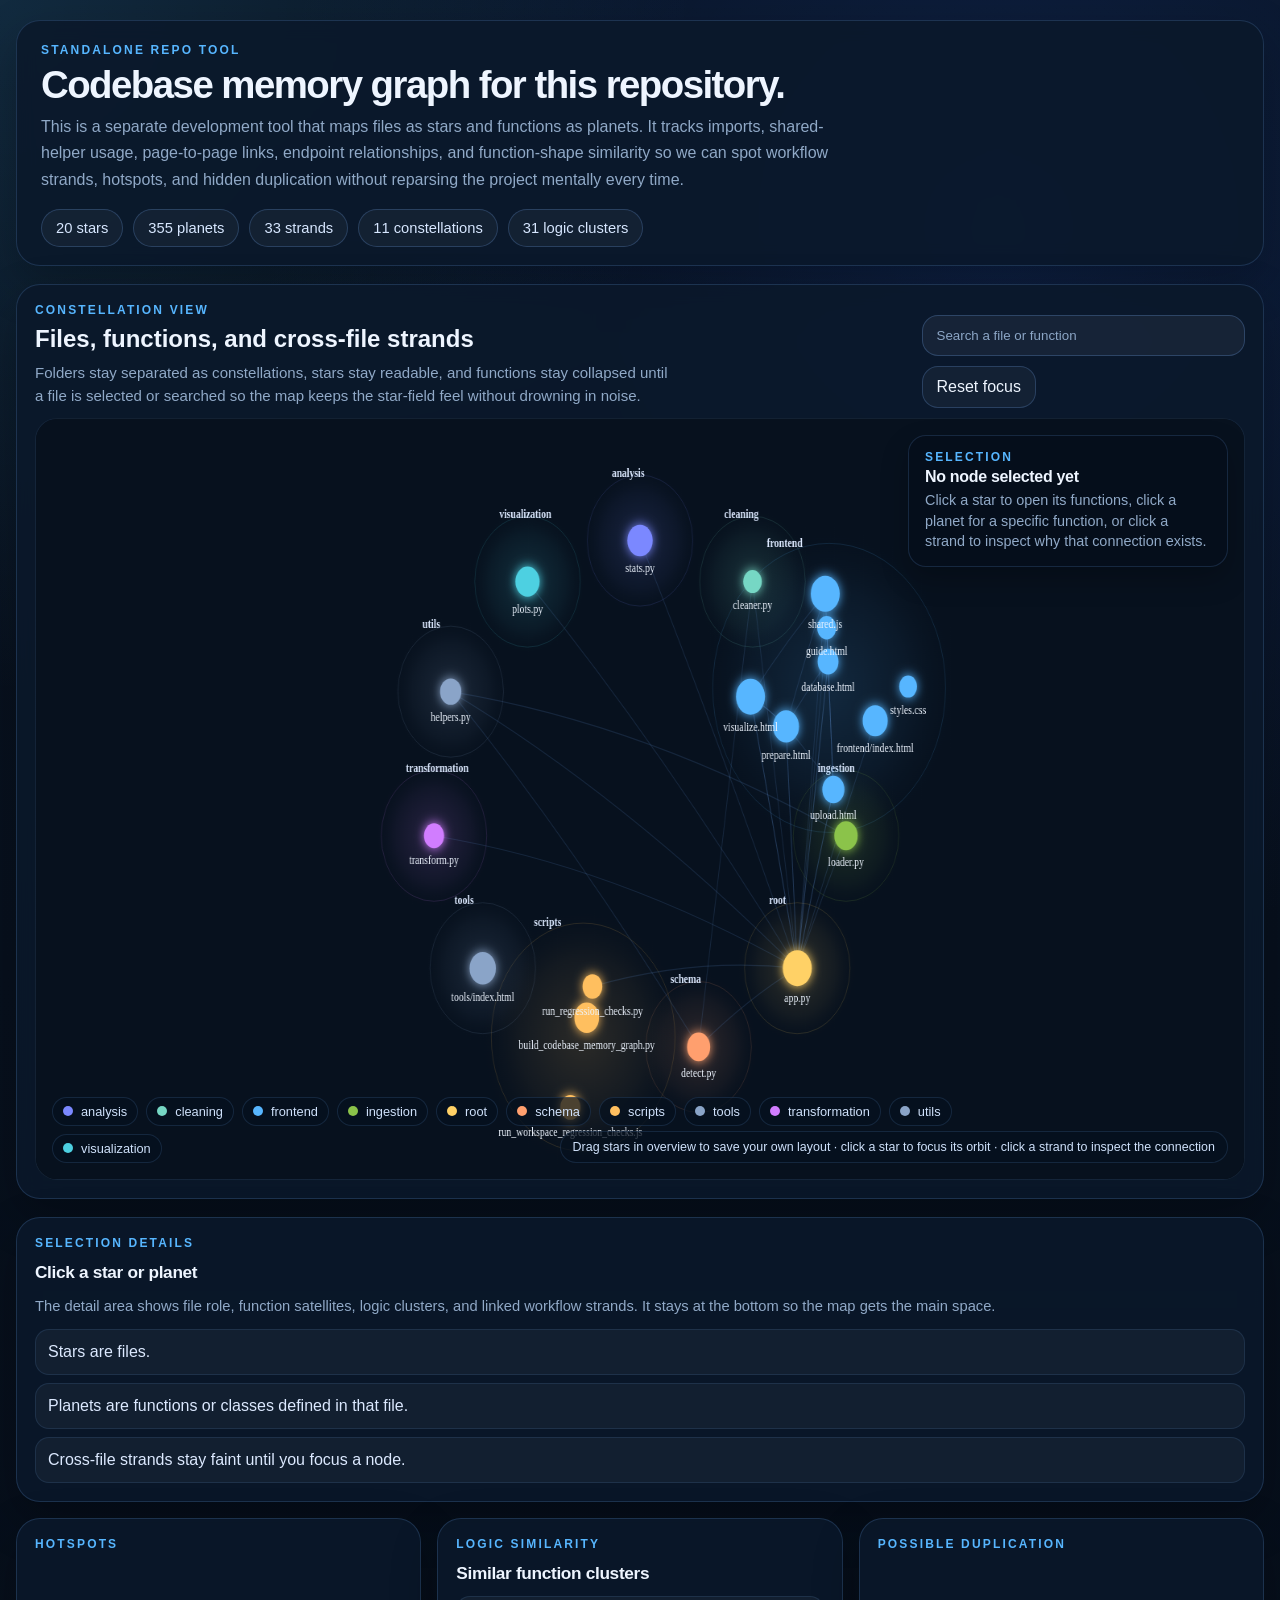
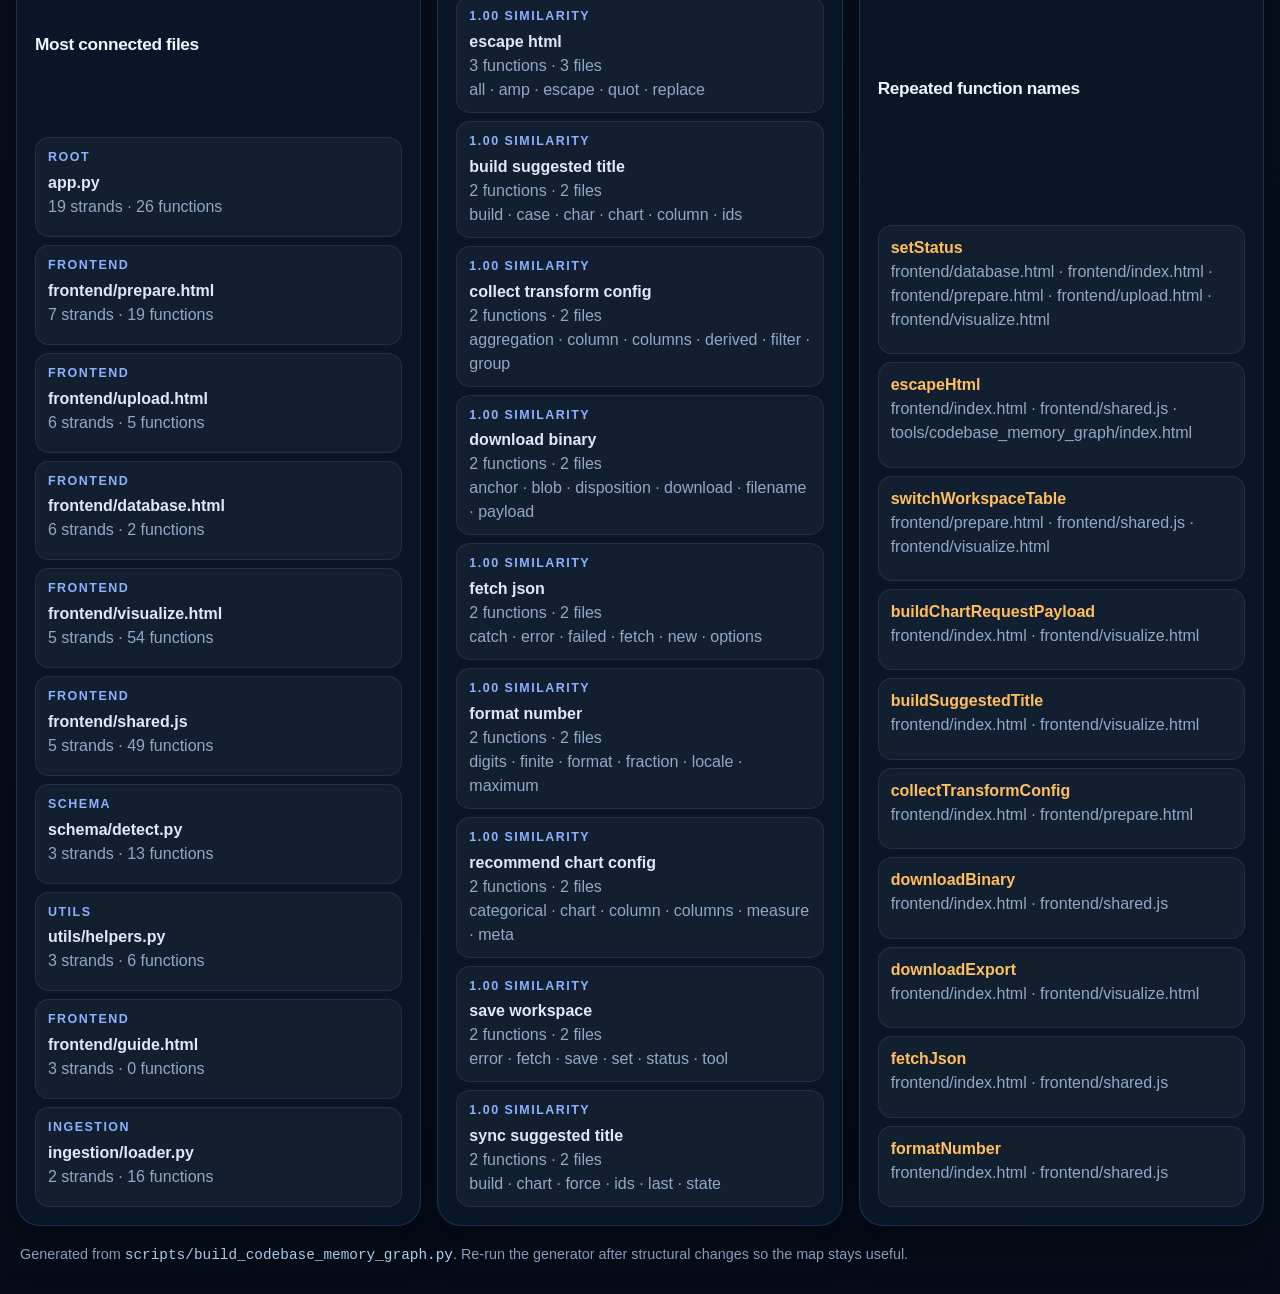
==== tools/codebase_memory_graph/index.html @ 82209553 "Persist memory graph layout" ====
<!DOCTYPE html>
<html lang="en">
<head>
  <meta charset="UTF-8">
  <meta name="viewport" content="width=device-width, initial-scale=1.0">
  <title>Codebase Memory Graph</title>
  <style>
    :root {
      --bg: #06111f;
      --panel: rgba(11, 24, 43, 0.88);
      --panel-strong: rgba(8, 19, 35, 0.94);
      --border: rgba(117, 176, 255, 0.18);
      --text: #eef5ff;
      --muted: #90a9c7;
      --accent: #57b6ff;
      --accent-2: #2d6cff;
      --warning: #ffbf5f;
    }
    * { box-sizing: border-box; }
    body {
      margin: 0;
      min-height: 100vh;
      font-family: "Segoe UI Variable Text", "Segoe UI", sans-serif;
      color: var(--text);
      background:
        radial-gradient(circle at top left, rgba(78, 193, 255, 0.14), transparent 22%),
        radial-gradient(circle at 78% 8%, rgba(45, 108, 255, 0.16), transparent 26%),
        linear-gradient(180deg, #081220 0%, #050c17 100%);
    }
    h1, h2, h3, p { margin: 0; }
    .shell {
      display: grid;
      gap: 18px;
      width: min(1620px, calc(100% - 32px));
      margin: 0 auto;
      padding: 20px 0 28px;
    }
    .panel {
      background: var(--panel);
      border: 1px solid var(--border);
      border-radius: 24px;
      box-shadow: 0 18px 48px rgba(0,0,0,0.24);
      backdrop-filter: blur(10px);
    }
    .hero {
      padding: 22px 24px 18px;
      display: grid;
      gap: 10px;
    }
    .eyebrow {
      color: var(--accent);
      font-size: 0.75rem;
      font-weight: 700;
      letter-spacing: 0.18em;
      text-transform: uppercase;
    }
    .hero h1 {
      font-family: "Segoe UI Variable Display", "Bahnschrift", "Segoe UI", sans-serif;
      font-size: clamp(2rem, 3vw, 3rem);
      line-height: 0.96;
      letter-spacing: -0.04em;
      font-weight: 650;
    }
    .hero p {
      max-width: 92ch;
      color: var(--muted);
      line-height: 1.65;
    }
    .hero-stats {
      display: flex;
      flex-wrap: wrap;
      gap: 10px;
      margin-top: 6px;
    }
    .chip {
      display: inline-flex;
      align-items: center;
      gap: 8px;
      padding: 10px 14px;
      border: 1px solid rgba(117, 176, 255, 0.22);
      border-radius: 999px;
      background: rgba(255,255,255,0.04);
      color: #d7e7ff;
      font-size: 0.92rem;
    }
    .workspace {
      padding: 18px;
      overflow: hidden;
    }
    .workspace-head {
      display: flex;
      justify-content: space-between;
      gap: 16px;
      align-items: end;
      margin-bottom: 10px;
      flex-wrap: wrap;
    }
    .workspace-copy {
      display: grid;
      gap: 8px;
    }
    .workspace-copy p {
      color: var(--muted);
      max-width: 76ch;
      line-height: 1.55;
      font-size: 0.94rem;
    }
    .controls {
      display: flex;
      gap: 10px;
      align-items: center;
      flex-wrap: wrap;
    }
    .search {
      width: min(340px, 100%);
      padding: 12px 14px;
      border-radius: 16px;
      border: 1px solid rgba(117, 176, 255, 0.24);
      background: rgba(255,255,255,0.05);
      color: var(--text);
      outline: none;
    }
    .search::placeholder { color: #8ca6c6; }
    .reset-button {
      border: 1px solid rgba(117, 176, 255, 0.22);
      background: rgba(255,255,255,0.04);
      color: var(--text);
      border-radius: 16px;
      padding: 11px 14px;
      cursor: pointer;
      font: inherit;
    }
    .graph-wrap {
      position: relative;
      border-radius: 22px;
      overflow: hidden;
      background:
        radial-gradient(circle at center, rgba(87, 182, 255, 0.04), transparent 32%),
        linear-gradient(180deg, rgba(7, 17, 31, 0.98), rgba(6, 13, 23, 0.98));
      border: 1px solid rgba(117, 176, 255, 0.12);
      min-height: 760px;
    }
    #graphCanvas {
      width: 100%;
      height: 760px;
      display: block;
      cursor: default;
    }
    .selection-pill {
      position: absolute;
      top: 16px;
      right: 16px;
      width: min(320px, calc(100% - 32px));
      padding: 14px 16px;
      border-radius: 18px;
      background: rgba(5, 15, 28, 0.84);
      border: 1px solid rgba(117, 176, 255, 0.16);
      box-shadow: 0 12px 28px rgba(0,0,0,0.24);
      display: grid;
      gap: 4px;
      z-index: 2;
    }
    .selection-pill h3 {
      font-family: "Segoe UI Variable Display", "Bahnschrift", "Segoe UI", sans-serif;
      font-size: 1rem;
      letter-spacing: -0.02em;
    }
    .selection-pill p {
      color: var(--muted);
      font-size: 0.9rem;
      line-height: 1.45;
    }
    .graph-help {
      position: absolute;
      right: 16px;
      bottom: 16px;
      padding: 8px 12px;
      border-radius: 999px;
      background: rgba(6, 17, 31, 0.72);
      border: 1px solid rgba(117, 176, 255, 0.14);
      color: #cfe1fb;
      font-size: 0.78rem;
      z-index: 2;
    }
    .legend {
      position: absolute;
      left: 16px;
      bottom: 16px;
      display: flex;
      flex-wrap: wrap;
      gap: 8px;
      max-width: calc(100% - 260px);
      z-index: 2;
    }
    .legend-item {
      display: inline-flex;
      align-items: center;
      gap: 8px;
      padding: 6px 10px;
      border-radius: 999px;
      background: rgba(6, 17, 31, 0.72);
      border: 1px solid rgba(117, 176, 255, 0.14);
      color: #cfe1fb;
      font-size: 0.8rem;
    }
    .legend-swatch {
      width: 10px;
      height: 10px;
      border-radius: 999px;
      flex: 0 0 auto;
    }
    .bottom-grid {
      display: grid;
      grid-template-columns: repeat(3, minmax(0, 1fr));
      gap: 16px;
    }
    .detail-card {
      grid-column: 1 / -1;
    }
    .card {
      padding: 18px;
      display: grid;
      gap: 12px;
    }
    .card h2 {
      font-family: "Segoe UI Variable Display", "Bahnschrift", "Segoe UI", sans-serif;
      font-size: 1.08rem;
      letter-spacing: -0.02em;
    }
    .detail-meta {
      color: var(--muted);
      font-size: 0.92rem;
      line-height: 1.55;
    }
    .list, .detail-list {
      display: grid;
      gap: 8px;
      margin: 0;
      padding: 0;
      list-style: none;
    }
    .list li, .detail-list li {
      padding: 10px 12px;
      border-radius: 14px;
      background: rgba(255,255,255,0.04);
      border: 1px solid rgba(117, 176, 255, 0.12);
      color: #dce9ff;
      line-height: 1.5;
    }
    .detail-key {
      color: #8cb1ff;
      font-size: 0.78rem;
      font-weight: 700;
      letter-spacing: 0.12em;
      text-transform: uppercase;
      margin-bottom: 4px;
      display: block;
    }
    .muted {
      color: var(--muted);
    }
    code {
      font-family: "Cascadia Code", "Consolas", monospace;
      color: #b7dbff;
    }
    .duplicate-badge {
      color: var(--warning);
      font-weight: 700;
    }
    .footer-note {
      padding: 0 4px;
      color: var(--muted);
      font-size: 0.9rem;
      line-height: 1.5;
    }
    @media (max-width: 1120px) {
      .bottom-grid {
        grid-template-columns: 1fr;
      }
    }
    @media (max-width: 880px) {
      .graph-wrap {
        min-height: 640px;
      }
      #graphCanvas {
        height: 640px;
      }
      .legend {
        max-width: calc(100% - 32px);
        right: 16px;
      }
      .graph-help {
        display: none;
      }
    }
  </style>
</head>
<body>
  <div class="shell">
    <section class="hero panel">
      <span class="eyebrow">Standalone repo tool</span>
      <h1>Codebase memory graph for this repository.</h1>
      <p>This is a separate development tool that maps files as stars and functions as planets. It tracks imports, shared-helper usage, page-to-page links, endpoint relationships, and function-shape similarity so we can spot workflow strands, hotspots, and hidden duplication without reparsing the project mentally every time.</p>
      <div class="hero-stats" id="heroStats"></div>
    </section>

    <section class="workspace panel">
      <div class="workspace-head">
        <div class="workspace-copy">
          <span class="eyebrow">Constellation view</span>
          <h2>Files, functions, and cross-file strands</h2>
          <p>Folders stay separated as constellations, stars stay readable, and functions stay collapsed until a file is selected or searched so the map keeps the star-field feel without drowning in noise.</p>
        </div>
        <div class="controls">
          <input id="searchInput" class="search" type="text" placeholder="Search a file or function">
          <button id="resetViewButton" class="reset-button" type="button">Reset focus</button>
        </div>
      </div>
      <div class="graph-wrap">
        <div class="selection-pill" id="selectionPill">
          <span class="eyebrow">Selection</span>
          <h3>No node selected yet</h3>
          <p>Click a star to open its functions, or click a planet to inspect a specific function.</p>
        </div>
        <canvas id="graphCanvas" width="1500" height="760"></canvas>
        <div class="legend" id="legend"></div>
        <div class="graph-help">Drag stars in overview to save your own layout · click a star to focus its orbit · click a strand to inspect the connection</div>
      </div>
    </section>

    <section class="bottom-grid">
      <section class="card panel detail-card" id="detailCard">
        <span class="eyebrow">Selection details</span>
        <h2>Click a star or planet</h2>
        <p class="detail-meta">The detail area shows file role, function satellites, logic clusters, and linked workflow strands. It stays at the bottom so the map gets the main space.</p>
        <ul class="detail-list">
          <li>Stars are files.</li>
          <li>Planets are functions or classes defined in that file.</li>
          <li>Cross-file strands stay faint until you focus a node.</li>
        </ul>
      </section>

      <section class="card panel">
        <span class="eyebrow">Hotspots</span>
        <h2>Most connected files</h2>
        <ul class="list" id="hotspotList"></ul>
      </section>

      <section class="card panel">
        <span class="eyebrow">Logic similarity</span>
        <h2>Similar function clusters</h2>
        <ul class="list" id="similarityList"></ul>
      </section>

      <section class="card panel">
        <span class="eyebrow">Possible duplication</span>
        <h2>Repeated function names</h2>
        <ul class="list" id="duplicateList"></ul>
      </section>
    </section>

    <p class="footer-note">Generated from <code>scripts/build_codebase_memory_graph.py</code>. Re-run the generator after structural changes so the map stays useful.</p>
  </div>

  <script>
    const GRAPH = {"files": [{"id": "analysis/stats.py", "path": "analysis/stats.py", "name": "stats.py", "folder": "analysis", "extension": ".py", "lines": 1234, "functions": [{"name": "_tokenize", "line": 9, "kind": "function", "keywords": ["str", "token", "lower", "split", "def", "for", "tokenize"], "fingerprint": ["def", "for", "lower", "split", "str", "token", "tokenize"], "stem": "tokenize"}, {"name": "_round_nested", "line": 13, "kind": "function", "keywords": ["round", "isinstance", "nested", "any", "for", "key", "def", "float"], "fingerprint": ["any", "def", "float", "for", "isinstance", "key", "nested", "round"], "stem": "round nested"}, {"name": "_is_identifier_column", "line": 23, "kind": "function", "keywords": ["series", "column", "len", "lower", "max", "name", "normalized", "nunique"], "fingerprint": ["column", "identifier", "len", "lower", "max", "name", "normalized", "nunique", "series"], "stem": "identifier column"}, {"name": "_column_matches", "line": 30, "kind": "function", "keywords": ["bool", "column", "set", "intersection", "name", "str", "terms", "tokenize"], "fingerprint": ["bool", "column", "intersection", "matches", "name", "set", "str", "terms", "tokenize"], "stem": "column matches"}, {"name": "_format_label", "line": 35, "kind": "function", "keywords": ["sub", "replace", "col", "str", "flags", "ignorecase", "label", "investigation"], "fingerprint": ["col", "flags", "format", "ignorecase", "investigation", "label", "replace", "str", "sub"], "stem": "format label"}, {"name": "_format_dimension_value", "line": 49, "kind": "function", "keywords": ["str", "islower", "isupper", "strip", "title", "any", "def", "dimension"], "fingerprint": ["any", "def", "dimension", "format", "islower", "isupper", "str", "strip", "title", "value"], "stem": "format dimension value"}, {"name": "_is_generic_generated_name", "line": 58, "kind": "function", "keywords": ["bool", "column", "name", "str", "fullmatch", "lower", "strip", "def"], "fingerprint": ["bool", "column", "def", "fullmatch", "generated", "generic", "lower", "name", "str", "strip"], "stem": "generic generated name"}, {"name": "_metric_slot_label", "line": 62, "kind": "function", "keywords": ["field", "primary", "rate", "slot", "count", "backlog", "get", "labels"], "fingerprint": ["backlog", "count", "field", "get", "label", "labels", "metric", "primary", "rate", "slot"], "stem": "metric slot label"}, {"name": "_headline_metric_label", "line": 73, "kind": "function", "keywords": ["intersection", "tokens", "pretty", "slot", "pending", "rate", "backlog", "cases"], "fingerprint": ["backlog", "cases", "headline", "intersection", "label", "metric", "pending", "pretty", "rate", "slot", "tokens"], "stem": "headline metric label"}, {"name": "_metric_choice_map", "line": 115, "kind": "function", "keywords": ["get", "metric", "str", "choices", "column", "slot", "and", "any"], "fingerprint": ["and", "any", "choice", "choices", "column", "get", "map", "metric", "slot", "str"], "stem": "metric choice map"}, {"name": "_format_value", "line": 123, "kind": "function", "keywords": ["numeric", "rstrip", "int", "digits", "float", "integer", "isna", "any"], "fingerprint": ["any", "digits", "float", "format", "int", "integer", "isna", "numeric", "rstrip", "value"], "stem": "format value"}, {"name": "_to_serializable_number", "line": 132, "kind": "function", "keywords": ["int", "numeric", "float", "digits", "integer", "isna", "round", "any"], "fingerprint": ["any", "digits", "float", "int", "integer", "isna", "number", "numeric", "round", "serializable"], "stem": "serializable number"}, {"name": "_numeric_like_ratio", "line": 141, "kind": "function", "keywords": ["float", "like", "numeric", "sample", "series", "str", "astype", "dropna"], "fingerprint": ["astype", "dropna", "float", "like", "numeric", "ratio", "sample", "series", "str"], "stem": "numeric like ratio"}, {"name": "_pick_dimension_column", "line": 149, "kind": "function", "keywords": ["column", "get", "name", "score", "generic", "int", "matches", "semantic"], "fingerprint": ["column", "dimension", "generic", "get", "int", "matches", "name", "pick", "score", "semantic"], "stem": "pick dimension column"}, {"name": "_split_detail_and_total_rows", "line": 207, "kind": "function", "keywords": ["copy", "total", "frame", "mask", "str", "astype", "column", "dimension"], "fingerprint": ["and", "astype", "column", "copy", "detail", "dimension", "frame", "mask", "split", "str", "total"], "stem": "split detail and"}, {"name": "_pick_overall_total_row", "line": 213, "kind": "function", "keywords": ["total", "all", "str", "matches", "astype", "column", "contains", "dimension"], "fingerprint": ["all", "astype", "column", "contains", "dimension", "matches", "overall", "pick", "str", "total"], "stem": "pick overall total"}, {"name": "_score_metric_candidates", "line": 234, "kind": "function", "keywords": ["get", "terms", "column", "role", "set", "weighted", "append", "str"], "fingerprint": ["append", "candidates", "column", "get", "metric", "role", "score", "set", "str", "terms", "weighted"], "stem": "score metric candidates"}, {"name": "_pick_metric_column", "line": 300, "kind": "function", "keywords": ["terms", "str", "exclude", "include", "metric", "ranked", "required", "set"], "fingerprint": ["column", "exclude", "include", "metric", "pick", "ranked", "required", "set", "str", "terms"], "stem": "pick metric column"}, {"name": "_detect_dataset_intent", "line": 320, "kind": "function", "keywords": ["append", "fields", "label", "intent", "and", "reasons", "len", "role"], "fingerprint": ["and", "append", "dataset", "detect", "fields", "intent", "label", "len", "reasons", "role"], "stem": "detect dataset intent"}, {"name": "_top_rankings", "line": 397, "kind": "function", "keywords": ["column", "secondary", "metric", "usable", "format", "row", "dimension", "str"], "fingerprint": ["column", "dimension", "format", "metric", "rankings", "row", "secondary", "str", "top", "usable"], "stem": "top rankings"}, {"name": "_find_supporting_metric", "line": 428, "kind": "function", "keywords": ["terms", "str", "exclude", "metric", "ranked", "required", "weighted", "candidates"], "fingerprint": ["candidates", "exclude", "find", "metric", "ranked", "required", "str", "supporting", "terms", "weighted"], "stem": "find supporting metric"}, {"name": "_build_consistency_checks", "line": 446, "kind": "function", "keywords": ["format", "rate", "get", "label", "numeric", "count", "series", "float"], "fingerprint": ["build", "checks", "consistency", "count", "float", "format", "get", "label", "numeric", "rate", "series"], "stem": "build consistency checks"}, {"name": "_build_anomaly_flags", "line": 541, "kind": "function", "keywords": ["series", "format", "rate", "dimension", "get", "numeric", "detail", "append"], "fingerprint": ["anomaly", "append", "build", "detail", "dimension", "flags", "format", "get", "numeric", "rate", "series"], "stem": "build anomaly flags"}, {"name": "_build_dataset_story", "line": 620, "kind": "function", "keywords": ["column", "rate", "count", "dimension", "format", "pending", "metric", "label"], "fingerprint": ["build", "column", "count", "dataset", "dimension", "format", "label", "metric", "pending", "rate", "story"], "stem": "build dataset story"}, {"name": "_top_correlation_pairs", "line": 959, "kind": "function", "keywords": ["numeric", "columns", "pairs", "left", "right", "round", "correlation", "frame"], "fingerprint": ["columns", "correlation", "frame", "left", "numeric", "pairs", "right", "round", "top"], "stem": "top correlation pairs"}, {"name": "_build_group_comparison", "line": 981, "kind": "function", "keywords": ["str", "series", "columns", "column", "dropna", "float", "round", "gaps"], "fingerprint": ["build", "column", "columns", "comparison", "dropna", "float", "gaps", "group", "round", "series", "str"], "stem": "build group comparison"}, {"name": "_build_validation_recovery", "line": 1018, "kind": "function", "keywords": ["append", "columns", "get", "len", "column", "report", "str", "numeric"], "fingerprint": ["append", "build", "column", "columns", "get", "len", "numeric", "recovery", "report", "str", "validation"], "stem": "build validation recovery"}, {"name": "build_analysis_report", "line": 1117, "kind": "function", "keywords": ["columns", "append", "name", "numeric", "get", "len", "categorical", "meta"], "fingerprint": ["analysis", "append", "build", "categorical", "columns", "get", "len", "meta", "name", "numeric", "report"], "stem": "build analysis report"}, {"name": "add_dominance_flag", "line": 555, "kind": "function", "keywords": ["series", "top", "append", "dimension", "float", "column", "share", "sorted"], "fingerprint": ["add", "append", "column", "dimension", "dominance", "flag", "float", "series", "share", "sorted", "top"], "stem": "add dominance flag"}, {"name": "choose_metric", "line": 670, "kind": "function", "keywords": ["ranked", "column", "slot", "metric", "score", "label", "append", "candidates"], "fingerprint": ["append", "candidates", "choose", "column", "label", "metric", "ranked", "score", "slot"], "stem": "choose metric"}], "classes": [], "imports": [], "helper_refs": [], "api_refs": [], "page_refs": [], "script_refs": [], "routes": []}, {"id": "app.py", "path": "app.py", "name": "app.py", "folder": "root", "extension": ".py", "lines": 755, "functions": [{"name": "_json_response", "line": 31, "kind": "function", "keywords": ["any", "code", "jsonify", "make", "payload", "safe", "status", "def"], "fingerprint": ["any", "code", "def", "json", "jsonify", "make", "payload", "response", "safe", "status"], "stem": "json response"}, {"name": "_serialize_dataset_state", "line": 35, "kind": "function", "keywords": ["report", "str", "any", "clean", "cleaning", "filename", "load", "dataset"], "fingerprint": ["any", "clean", "cleaning", "dataset", "filename", "load", "report", "serialize", "state", "str"], "stem": "serialize dataset state"}, {"name": "_resolve_dataset", "line": 50, "kind": "function", "keywords": ["dataset", "get", "state", "clean", "report", "str", "any", "payload"], "fingerprint": ["any", "clean", "dataset", "get", "payload", "report", "resolve", "state", "str"], "stem": "resolve dataset"}, {"name": "_build_transform_payload", "line": 69, "kind": "function", "keywords": ["report", "dataset", "schema", "str", "transformed", "analysis", "cleaning", "filename"], "fingerprint": ["analysis", "build", "cleaning", "dataset", "filename", "payload", "report", "schema", "str", "transform", "transformed"], "stem": "build transform payload"}, {"name": "_format_report_value", "line": 103, "kind": "function", "keywords": ["str", "rstrip", "int", "decimals", "integer", "isinstance", "any", "def"], "fingerprint": ["any", "decimals", "def", "format", "int", "integer", "isinstance", "report", "rstrip", "str", "value"], "stem": "format report value"}, {"name": "_schema_examples", "line": 113, "kind": "function", "keywords": ["column", "str", "schema", "type", "limit", "meta", "any", "def"], "fingerprint": ["any", "column", "def", "examples", "limit", "meta", "schema", "str", "type"], "stem": "schema examples"}, {"name": "_normalise_chart_items", "line": 117, "kind": "function", "keywords": ["chart", "get", "charts", "isinstance", "and", "any", "payload", "str"], "fingerprint": ["and", "any", "chart", "charts", "get", "isinstance", "items", "normalise", "payload", "str"], "stem": "normalise chart items"}, {"name": "_safe_dashboard_columns", "line": 124, "kind": "function", "keywords": ["int", "default", "error", "max", "min", "parsed", "any", "columns"], "fingerprint": ["any", "columns", "dashboard", "default", "error", "int", "max", "min", "parsed", "safe"], "stem": "safe dashboard columns"}, {"name": "_chunked", "line": 132, "kind": "function", "keywords": ["index", "size", "any", "len", "range", "str", "chunked", "def"], "fingerprint": ["any", "chunked", "def", "index", "len", "range", "size", "str"], "stem": "chunked"}, {"name": "_coerce_preview_filter_value", "line": 136, "kind": "function", "keywords": ["any", "dtype", "numeric", "raw", "series", "coerce", "api", "datetime"], "fingerprint": ["any", "api", "coerce", "datetime", "dtype", "filter", "numeric", "preview", "raw", "series"], "stem": "coerce preview filter"}, {"name": "_apply_preview_filter", "line": 144, "kind": "function", "keywords": ["get", "numeric", "filtered", "series", "condition", "coerce", "filter", "preview"], "fingerprint": ["apply", "coerce", "condition", "filter", "filtered", "get", "numeric", "preview", "series"], "stem": "apply preview filter"}, {"name": "_build_chart_bytes", "line": 177, "kind": "function", "keywords": ["chart", "str", "column", "transformed", "format", "options", "output", "schema"], "fingerprint": ["build", "bytes", "chart", "column", "format", "options", "output", "schema", "str", "transformed"], "stem": "build chart bytes"}, {"name": "index", "line": 201, "kind": "function", "keywords": ["directory", "from", "send", "any", "def", "dir", "frontend", "get"], "fingerprint": ["any", "def", "dir", "directory", "from", "frontend", "get", "index", "send"], "stem": "index", "routes": ["/"], "methods": ["GET"], "serves": "frontend/upload.html"}, {"name": "prepare_page", "line": 206, "kind": "function", "keywords": ["directory", "from", "prepare", "send", "any", "def", "dir", "frontend"], "fingerprint": ["any", "def", "dir", "directory", "from", "frontend", "page", "prepare", "send"], "stem": "prepare page", "routes": ["/prepare"], "methods": ["GET"], "serves": "frontend/prepare.html"}, {"name": "database_page", "line": 211, "kind": "function", "keywords": ["database", "directory", "from", "send", "any", "def", "dir", "frontend"], "fingerprint": ["any", "database", "def", "dir", "directory", "from", "frontend", "page", "send"], "stem": "database page", "routes": ["/database"], "methods": ["GET"], "serves": "frontend/database.html"}, {"name": "guide_page", "line": 216, "kind": "function", "keywords": ["directory", "from", "guide", "send", "any", "def", "dir", "frontend"], "fingerprint": ["any", "def", "dir", "directory", "from", "frontend", "guide", "page", "send"], "stem": "guide page", "routes": ["/guide"], "methods": ["GET"], "serves": "frontend/guide.html"}, {"name": "visualize_page", "line": 221, "kind": "function", "keywords": ["directory", "from", "send", "visualize", "any", "def", "dir", "frontend"], "fingerprint": ["any", "def", "dir", "directory", "from", "frontend", "page", "send", "visualize"], "stem": "visualize page", "routes": ["/visualize"], "methods": ["GET"], "serves": "frontend/visualize.html"}, {"name": "health", "line": 226, "kind": "function", "keywords": ["response", "any", "def", "get", "health", "json", "status"], "fingerprint": ["any", "def", "get", "health", "json", "response", "status"], "stem": "health", "routes": ["/health"], "methods": ["GET"]}, {"name": "upload_dataset", "line": 231, "kind": "function", "keywords": ["report", "clean", "load", "schema", "dataset", "cleaning", "raw", "filename"], "fingerprint": ["clean", "cleaning", "dataset", "filename", "load", "raw", "report", "schema", "upload"], "stem": "upload dataset", "routes": ["/api/upload"], "methods": ["POST"]}, {"name": "transform_dataset", "line": 281, "kind": "function", "keywords": ["get", "payload", "report", "dataset", "error", "response", "clean", "cleaning"], "fingerprint": ["clean", "cleaning", "dataset", "error", "get", "payload", "report", "response", "transform"], "stem": "transform dataset", "routes": ["/api/transform"], "methods": ["POST"]}, {"name": "visualize_dataset", "line": 300, "kind": "function", "keywords": ["chart", "get", "column", "type", "transformed", "payload", "schema", "options"], "fingerprint": ["chart", "column", "dataset", "get", "options", "payload", "schema", "transformed", "type", "visualize"], "stem": "visualize dataset", "routes": ["/api/visualize"], "methods": ["POST"]}, {"name": "filtered_preview", "line": 354, "kind": "function", "keywords": ["preview", "get", "filter", "filtered", "apply", "error", "int", "payload"], "fingerprint": ["apply", "error", "filter", "filtered", "get", "int", "payload", "preview"], "stem": "filtered preview", "routes": ["/api/preview"], "methods": ["POST"]}, {"name": "export_dataset", "line": 375, "kind": "function", "keywords": ["get", "csv", "output", "stem", "bytes", "download", "error", "filename"], "fingerprint": ["bytes", "csv", "dataset", "download", "error", "export", "filename", "get", "output", "stem"], "stem": "export dataset", "routes": ["/api/export/dataset"], "methods": ["POST"]}, {"name": "export_chart", "line": 403, "kind": "function", "keywords": ["chart", "get", "column", "payload", "transformed", "type", "bytes", "format"], "fingerprint": ["bytes", "chart", "column", "export", "format", "get", "payload", "transformed", "type"], "stem": "export chart", "routes": ["/api/export/chart"], "methods": ["POST"]}, {"name": "export_dashboard", "line": 444, "kind": "function", "keywords": ["chart", "get", "dashboard", "page", "columns", "charts", "axis", "index"], "fingerprint": ["axis", "chart", "charts", "columns", "dashboard", "export", "get", "index", "page"], "stem": "export dashboard", "routes": ["/api/export/dashboard"], "methods": ["POST"]}, {"name": "export_report", "line": 551, "kind": "function", "keywords": ["get", "report", "append", "lines", "extend", "chart", "join", "format"], "fingerprint": ["append", "chart", "export", "extend", "format", "get", "join", "lines", "report"], "stem": "export report", "routes": ["/api/export/report"], "methods": ["POST"]}], "classes": [], "imports": ["analysis/stats.py", "cleaning/cleaner.py", "frontend/database.html", "frontend/guide.html", "frontend/prepare.html", "frontend/upload.html", "frontend/visualize.html", "ingestion/loader.py", "schema/detect.py", "transformation/transform.py", "utils/helpers.py", "visualization/plots.py"], "helper_refs": [], "api_refs": [], "page_refs": [], "script_refs": [], "routes": [{"name": "index", "line": 201, "kind": "function", "keywords": ["directory", "from", "send", "any", "def", "dir", "frontend", "get"], "fingerprint": ["any", "def", "dir", "directory", "from", "frontend", "get", "index", "send"], "stem": "index", "routes": ["/"], "methods": ["GET"], "serves": "frontend/upload.html"}, {"name": "prepare_page", "line": 206, "kind": "function", "keywords": ["directory", "from", "prepare", "send", "any", "def", "dir", "frontend"], "fingerprint": ["any", "def", "dir", "directory", "from", "frontend", "page", "prepare", "send"], "stem": "prepare page", "routes": ["/prepare"], "methods": ["GET"], "serves": "frontend/prepare.html"}, {"name": "database_page", "line": 211, "kind": "function", "keywords": ["database", "directory", "from", "send", "any", "def", "dir", "frontend"], "fingerprint": ["any", "database", "def", "dir", "directory", "from", "frontend", "page", "send"], "stem": "database page", "routes": ["/database"], "methods": ["GET"], "serves": "frontend/database.html"}, {"name": "guide_page", "line": 216, "kind": "function", "keywords": ["directory", "from", "guide", "send", "any", "def", "dir", "frontend"], "fingerprint": ["any", "def", "dir", "directory", "from", "frontend", "guide", "page", "send"], "stem": "guide page", "routes": ["/guide"], "methods": ["GET"], "serves": "frontend/guide.html"}, {"name": "visualize_page", "line": 221, "kind": "function", "keywords": ["directory", "from", "send", "visualize", "any", "def", "dir", "frontend"], "fingerprint": ["any", "def", "dir", "directory", "from", "frontend", "page", "send", "visualize"], "stem": "visualize page", "routes": ["/visualize"], "methods": ["GET"], "serves": "frontend/visualize.html"}, {"name": "health", "line": 226, "kind": "function", "keywords": ["response", "any", "def", "get", "health", "json", "status"], "fingerprint": ["any", "def", "get", "health", "json", "response", "status"], "stem": "health", "routes": ["/health"], "methods": ["GET"]}, {"name": "upload_dataset", "line": 231, "kind": "function", "keywords": ["report", "clean", "load", "schema", "dataset", "cleaning", "raw", "filename"], "fingerprint": ["clean", "cleaning", "dataset", "filename", "load", "raw", "report", "schema", "upload"], "stem": "upload dataset", "routes": ["/api/upload"], "methods": ["POST"]}, {"name": "transform_dataset", "line": 281, "kind": "function", "keywords": ["get", "payload", "report", "dataset", "error", "response", "clean", "cleaning"], "fingerprint": ["clean", "cleaning", "dataset", "error", "get", "payload", "report", "response", "transform"], "stem": "transform dataset", "routes": ["/api/transform"], "methods": ["POST"]}, {"name": "visualize_dataset", "line": 300, "kind": "function", "keywords": ["chart", "get", "column", "type", "transformed", "payload", "schema", "options"], "fingerprint": ["chart", "column", "dataset", "get", "options", "payload", "schema", "transformed", "type", "visualize"], "stem": "visualize dataset", "routes": ["/api/visualize"], "methods": ["POST"]}, {"name": "filtered_preview", "line": 354, "kind": "function", "keywords": ["preview", "get", "filter", "filtered", "apply", "error", "int", "payload"], "fingerprint": ["apply", "error", "filter", "filtered", "get", "int", "payload", "preview"], "stem": "filtered preview", "routes": ["/api/preview"], "methods": ["POST"]}, {"name": "export_dataset", "line": 375, "kind": "function", "keywords": ["get", "csv", "output", "stem", "bytes", "download", "error", "filename"], "fingerprint": ["bytes", "csv", "dataset", "download", "error", "export", "filename", "get", "output", "stem"], "stem": "export dataset", "routes": ["/api/export/dataset"], "methods": ["POST"]}, {"name": "export_chart", "line": 403, "kind": "function", "keywords": ["chart", "get", "column", "payload", "transformed", "type", "bytes", "format"], "fingerprint": ["bytes", "chart", "column", "export", "format", "get", "payload", "transformed", "type"], "stem": "export chart", "routes": ["/api/export/chart"], "methods": ["POST"]}, {"name": "export_dashboard", "line": 444, "kind": "function", "keywords": ["chart", "get", "dashboard", "page", "columns", "charts", "axis", "index"], "fingerprint": ["axis", "chart", "charts", "columns", "dashboard", "export", "get", "index", "page"], "stem": "export dashboard", "routes": ["/api/export/dashboard"], "methods": ["POST"]}, {"name": "export_report", "line": 551, "kind": "function", "keywords": ["get", "report", "append", "lines", "extend", "chart", "join", "format"], "fingerprint": ["append", "chart", "export", "extend", "format", "get", "join", "lines", "report"], "stem": "export report", "routes": ["/api/export/report"], "methods": ["POST"]}]}, {"id": "cleaning/cleaner.py", "path": "cleaning/cleaner.py", "name": "cleaner.py", "folder": "cleaning", "extension": ".py", "lines": 73, "functions": [{"name": "clean_dataframe", "line": 10, "kind": "function", "keywords": ["column", "cleaned", "missing", "fill", "report", "int", "str", "append"], "fingerprint": ["append", "clean", "cleaned", "column", "dataframe", "fill", "int", "missing", "report", "str"], "stem": "clean dataframe"}], "classes": [], "imports": ["schema/detect.py"], "helper_refs": [], "api_refs": [], "page_refs": [], "script_refs": [], "routes": []}, {"id": "frontend/database.html", "path": "frontend/database.html", "name": "database.html", "folder": "frontend", "extension": ".html", "lines": 212, "functions": [{"name": "setStatus", "kind": "function", "line": 11, "keywords": ["message", "status", "content", "ids", "set"], "fingerprint": ["content", "ids", "message", "set", "status"], "stem": "set status"}, {"name": "renderSelectedFile", "kind": "function", "line": 15, "keywords": ["ids", "name", "selected", "content", "export", "files", "input", "render"], "fingerprint": ["content", "export", "file", "files", "ids", "input", "name", "render", "selected"], "stem": "render selected file"}], "classes": [], "imports": ["frontend/shared.js"], "helper_refs": ["fetchJson", "saveSession"], "api_refs": ["/api/upload"], "page_refs": ["/prepare", "/static/styles.css"], "script_refs": ["frontend/shared.js"], "routes": []}, {"id": "frontend/guide.html", "path": "frontend/guide.html", "name": "guide.html", "folder": "frontend", "extension": ".html", "lines": 124, "functions": [], "classes": [], "imports": [], "helper_refs": [], "api_refs": [], "page_refs": ["/database", "/static/styles.css"], "script_refs": [], "routes": []}, {"id": "frontend/index.html", "path": "frontend/index.html", "name": "frontend/index.html", "folder": "frontend", "extension": ".html", "lines": 1607, "functions": [{"name": "setStatus", "kind": "function", "line": 48, "keywords": ["message", "status", "content", "ids", "set"], "fingerprint": ["content", "ids", "message", "set", "status"], "stem": "set status"}, {"name": "setRecommendation", "kind": "function", "line": 50, "keywords": ["message", "recommendation", "content", "ids", "set"], "fingerprint": ["content", "ids", "message", "recommendation", "set"], "stem": "set recommendation"}, {"name": "escapeHtml", "kind": "function", "line": 54, "keywords": ["all", "replace", "amp", "escape", "quot"], "fingerprint": ["all", "amp", "escape", "html", "quot", "replace"], "stem": "escape html"}, {"name": "formatNumber", "kind": "function", "line": 63, "keywords": ["digits", "numeric", "undefined", "finite", "format", "fraction", "locale", "maximum"], "fingerprint": ["digits", "finite", "format", "fraction", "locale", "maximum", "number", "numeric", "undefined"], "stem": "format number"}, {"name": "truncateValue", "kind": "function", "line": 70, "keywords": ["compact", "limit", "length", "replace", "slice", "trim", "truncate"], "fingerprint": ["compact", "length", "limit", "replace", "slice", "trim", "truncate", "value"], "stem": "truncate value"}, {"name": "setChartDownloadState", "kind": "function", "line": 76, "keywords": ["chart", "enabled", "actions", "download", "hidden", "ids", "set", "state"], "fingerprint": ["actions", "chart", "download", "enabled", "hidden", "ids", "set", "state"], "stem": "set chart download"}, {"name": "buildSuggestedTitle", "kind": "function", "line": 80, "keywords": ["ids", "chart", "type", "column", "build", "case", "char", "slice"], "fingerprint": ["build", "case", "char", "chart", "column", "ids", "slice", "suggested", "title", "type"], "stem": "build suggested title"}, {"name": "syncSuggestedTitle", "kind": "function", "line": 85, "keywords": ["title", "suggested", "chart", "ids", "force", "last", "state", "build"], "fingerprint": ["build", "chart", "force", "ids", "last", "state", "suggested", "sync", "title"], "stem": "sync suggested title"}, {"name": "populateSelect", "kind": "function", "line": 94, "keywords": ["option", "select", "column", "columns", "previous", "empty", "include", "append"], "fingerprint": ["append", "column", "columns", "empty", "include", "option", "populate", "previous", "select"], "stem": "populate select"}, {"name": "populateMultiSelect", "kind": "function", "line": 106, "keywords": ["option", "select", "column", "columns", "previous", "selected", "append", "child"], "fingerprint": ["append", "child", "column", "columns", "multi", "option", "populate", "previous", "select", "selected"], "stem": "populate multi select"}, {"name": "renderSchema", "kind": "function", "line": 118, "keywords": ["meta", "schema", "column", "row", "warnings", "aggregation", "body", "escape"], "fingerprint": ["aggregation", "body", "column", "escape", "meta", "render", "row", "schema", "warnings"], "stem": "render schema"}, {"name": "getColumnsForTypes", "kind": "function", "line": 136, "keywords": ["types", "meta", "name", "schema", "columns", "entries", "filter", "for"], "fingerprint": ["columns", "entries", "filter", "for", "get", "meta", "name", "schema", "types"], "stem": "get columns for"}, {"name": "getColumnsForRoles", "kind": "function", "line": 142, "keywords": ["allowed", "meta", "roles", "types", "includes", "name", "schema", "columns"], "fingerprint": ["allowed", "columns", "for", "get", "includes", "meta", "name", "roles", "schema", "types"], "stem": "get columns for"}, {"name": "uniqueColumns", "kind": "function", "line": 148, "keywords": ["columns", "new", "set", "unique"], "fingerprint": ["columns", "new", "set", "unique"], "stem": "unique columns"}, {"name": "getChartCompatibility", "kind": "function", "line": 152, "keywords": ["columns", "numeric", "for", "schema", "chart", "categorical", "concat", "get"], "fingerprint": ["categorical", "chart", "columns", "compatibility", "concat", "for", "get", "numeric", "schema"], "stem": "get chart compatibility"}, {"name": "syncChartControls", "kind": "function", "line": 219, "keywords": ["column", "compatibility", "ids", "columns", "previous", "chart", "includes", "optional"], "fingerprint": ["chart", "column", "columns", "compatibility", "controls", "ids", "includes", "optional", "previous", "sync"], "stem": "sync chart controls"}, {"name": "ensureChartSelectionValid", "kind": "function", "line": 251, "keywords": ["chart", "valid", "compatibility", "has", "ids", "columns", "the", "column"], "fingerprint": ["chart", "column", "columns", "compatibility", "ensure", "has", "ids", "selection", "the", "valid"], "stem": "ensure chart selection"}, {"name": "recommendChartConfig", "kind": "function", "line": 266, "keywords": ["chart", "columns", "numeric", "measure", "column", "categorical", "meta", "type"], "fingerprint": ["categorical", "chart", "column", "columns", "config", "measure", "meta", "numeric", "recommend", "type"], "stem": "recommend chart config"}, {"name": "applyRecommendedChart", "kind": "function", "line": 337, "keywords": ["recommendation", "column", "chart", "ids", "option", "type", "from", "options"], "fingerprint": ["apply", "chart", "column", "from", "ids", "option", "options", "recommendation", "recommended", "type"], "stem": "apply recommended chart"}, {"name": "renderPreview", "kind": "function", "line": 354, "keywords": ["preview", "rows", "ids", "head", "row", "append", "child", "column"], "fingerprint": ["append", "child", "column", "head", "ids", "preview", "render", "row", "rows"], "stem": "render preview"}, {"name": "renderAnalysis", "kind": "function", "line": 384, "keywords": ["div", "span", "escape", "analysis", "group", "format", "summary", "comparison"], "fingerprint": ["analysis", "comparison", "div", "escape", "format", "group", "render", "span", "summary"], "stem": "render analysis"}, {"name": "updateColumnControls", "kind": "function", "line": 485, "keywords": ["columns", "ids", "populate", "select", "schema", "column", "derived", "aggregation"], "fingerprint": ["aggregation", "column", "columns", "controls", "derived", "ids", "populate", "schema", "select", "update"], "stem": "update column controls"}, {"name": "collectTransformConfig", "kind": "function", "line": 497, "keywords": ["ids", "derived", "columns", "column", "filter", "group", "selected", "aggregation"], "fingerprint": ["aggregation", "collect", "column", "columns", "config", "derived", "filter", "group", "ids", "selected", "transform"], "stem": "collect transform config"}, {"name": "buildChartRequestPayload", "kind": "function", "line": 520, "keywords": ["chart", "ids", "column", "dataset", "state", "config", "format", "title"], "fingerprint": ["build", "chart", "column", "config", "dataset", "format", "ids", "request", "state", "title"], "stem": "build chart request"}, {"name": "fetchJson", "kind": "function", "line": 533, "keywords": ["response", "error", "fetch", "options", "url", "catch", "failed", "new"], "fingerprint": ["catch", "error", "failed", "fetch", "json", "new", "options", "response", "url"], "stem": "fetch json"}, {"name": "applyTransformPreview", "kind": "function", "line": 540, "keywords": ["state", "dataset", "chart", "payload", "preview", "set", "last", "render"], "fingerprint": ["apply", "chart", "dataset", "last", "payload", "preview", "render", "set", "state", "transform"], "stem": "apply transform preview"}, {"name": "downloadBinary", "kind": "function", "line": 635, "keywords": ["response", "url", "anchor", "filename", "payload", "blob", "disposition", "download"], "fingerprint": ["anchor", "binary", "blob", "disposition", "download", "filename", "payload", "response", "url"], "stem": "download binary"}, {"name": "downloadExport", "kind": "function", "line": 657, "keywords": ["dataset", "set", "state", "export", "format", "status", "config", "download"], "fingerprint": ["config", "dataset", "download", "export", "format", "set", "state", "status"], "stem": "download export"}], "classes": [], "imports": [], "helper_refs": [], "api_refs": ["/api/export/chart", "/api/export/dataset", "/api/export/report", "/api/transform", "/api/upload", "/api/visualize"], "page_refs": [], "script_refs": [], "routes": []}, {"id": "frontend/prepare.html", "path": "frontend/prepare.html", "name": "prepare.html", "folder": "frontend", "extension": ".html", "lines": 697, "functions": [{"name": "setStatus", "kind": "arrow", "line": 41, "keywords": ["table", "workspace", "ids", "panel", "status", "message", "meta", "render"], "fingerprint": ["ids", "message", "meta", "panel", "render", "set", "status", "table", "workspace"], "stem": "set status"}, {"name": "renderTableWorkspace", "kind": "function", "line": 43, "keywords": ["table", "workspace", "ids", "panel", "meta", "render", "switch", "tabs"], "fingerprint": ["ids", "meta", "panel", "render", "switch", "table", "tabs", "workspace"], "stem": "render table workspace"}, {"name": "switchWorkspaceTable", "kind": "function", "line": 53, "keywords": ["table", "switch", "workspace", "state", "tool", "window"], "fingerprint": ["state", "switch", "table", "tool", "window", "workspace"], "stem": "switch workspace table"}, {"name": "updateColumnControls", "kind": "function", "line": 57, "keywords": ["columns", "ids", "populate", "select", "tool", "window", "column", "derived"], "fingerprint": ["column", "columns", "controls", "derived", "ids", "populate", "select", "tool", "update", "window"], "stem": "update column controls"}, {"name": "cloneConfig", "kind": "function", "line": 67, "keywords": ["config", "clone", "parse", "stringify"], "fingerprint": ["clone", "config", "parse", "stringify"], "stem": "clone config"}, {"name": "configsEqual", "kind": "function", "line": 71, "keywords": ["clone", "config", "left", "right", "stringify", "configs", "equal"], "fingerprint": ["clone", "config", "configs", "equal", "left", "right", "stringify"], "stem": "configs equal"}, {"name": "configHasChanges", "kind": "function", "line": 75, "keywords": ["next", "length", "config", "columns", "aggregations", "boolean", "changes", "derived"], "fingerprint": ["aggregations", "boolean", "changes", "columns", "config", "derived", "has", "length", "next"], "stem": "config has changes"}, {"name": "buildHistoryLabel", "kind": "function", "line": 86, "keywords": ["config", "length", "parts", "columns", "push", "derived", "selected", "column"], "fingerprint": ["build", "column", "columns", "config", "derived", "history", "label", "length", "parts", "push", "selected"], "stem": "build history label"}, {"name": "normaliseHistoryState", "kind": "function", "line": 104, "keywords": ["history", "state", "transform", "config", "index", "current", "length", "label"], "fingerprint": ["config", "current", "history", "index", "label", "length", "normalise", "state", "transform"], "stem": "normalise history state"}, {"name": "populateControlsFromConfig", "kind": "function", "line": 120, "keywords": ["derived", "ids", "right", "filter", "next", "aggregation", "columns", "option"], "fingerprint": ["aggregation", "columns", "controls", "derived", "filter", "from", "ids", "next", "option", "populate", "right"], "stem": "populate controls from"}, {"name": "renderHistory", "kind": "function", "line": 145, "keywords": ["history", "index", "active", "button", "ids", "entry", "transform", "dataset"], "fingerprint": ["active", "button", "dataset", "entry", "history", "ids", "index", "render", "transform"], "stem": "render history"}, {"name": "renderQualityCenter", "kind": "function", "line": 173, "keywords": ["meta", "entries", "name", "role", "empty", "schema", "validation", "concat"], "fingerprint": ["center", "concat", "empty", "entries", "meta", "name", "quality", "render", "role", "schema", "validation"], "stem": "render quality center"}, {"name": "summarizeRoleExamples", "kind": "function", "line": 185, "keywords": ["entries", "count", "extra", "length", "names", "role", "advice", "label"], "fingerprint": ["advice", "count", "entries", "examples", "extra", "label", "length", "names", "role", "summarize"], "stem": "summarize role examples"}, {"name": "renderSession", "kind": "function", "line": 245, "keywords": ["state", "render", "schema", "analysis", "dataset", "ids", "shape", "tool"], "fingerprint": ["analysis", "dataset", "ids", "render", "schema", "session", "shape", "state", "tool"], "stem": "render session"}, {"name": "renderFilteredPreview", "kind": "function", "line": 264, "keywords": ["preview", "ids", "sort", "column", "rows", "tool", "window", "search"], "fingerprint": ["column", "filtered", "ids", "preview", "render", "rows", "search", "sort", "tool", "window"], "stem": "render filtered preview"}, {"name": "collectTransformConfig", "kind": "function", "line": 281, "keywords": ["ids", "derived", "columns", "column", "filter", "group", "selected", "aggregation"], "fingerprint": ["aggregation", "collect", "column", "columns", "config", "derived", "filter", "group", "ids", "selected", "transform"], "stem": "collect transform config"}, {"name": "applyTransformConfig", "kind": "function", "line": 304, "keywords": ["config", "apply", "options", "transform"], "fingerprint": ["apply", "config", "options", "transform"], "stem": "apply transform config"}, {"name": "restoreHistory", "kind": "function", "line": 349, "keywords": ["index", "history", "entry", "transform", "case", "config", "label", "lower"], "fingerprint": ["case", "config", "entry", "history", "index", "label", "lower", "restore", "transform"], "stem": "restore history"}, {"name": "saveWorkspace", "kind": "function", "line": 362, "keywords": ["error", "fetch", "save", "set", "status", "tool", "window", "workspace"], "fingerprint": ["error", "fetch", "save", "set", "status", "tool", "window", "workspace"], "stem": "save workspace"}], "classes": [], "imports": ["frontend/shared.js"], "helper_refs": ["escapeHtml", "fetchJson", "filterPreviewRows", "formatNumber", "getPreviewColumns", "populateMultiSelect", "populateSelect", "renderAnalysis", "renderDatasetExplanation", "renderPreview", "renderSchema", "renderWorkspaceTablePanel", "requireSession", "saveSession", "saveWorkspaceFlow", "setStatusText", "summarizePreviewColumns", "switchWorkspaceTable"], "api_refs": ["/api/transform"], "page_refs": ["/static/styles.css", "/visualize"], "script_refs": ["frontend/shared.js"], "routes": []}, {"id": "frontend/shared.js", "path": "frontend/shared.js", "name": "shared.js", "folder": "frontend", "extension": ".js", "lines": 1279, "functions": [{"name": "cloneJson", "kind": "function", "line": 22, "keywords": ["fallback", "catch", "clone", "parse", "stringify", "try", "undefined"], "fingerprint": ["catch", "clone", "fallback", "json", "parse", "stringify", "try", "undefined"], "stem": "clone json"}, {"name": "buildTableRecord", "kind": "function", "line": 31, "keywords": ["record", "build", "table"], "fingerprint": ["build", "record", "table"], "stem": "build table record"}, {"name": "mirrorActiveTableIntoSession", "kind": "function", "line": 56, "keywords": ["session", "table", "active", "next", "tables", "field", "analysis", "dataset"], "fingerprint": ["active", "analysis", "dataset", "field", "mirror", "next", "session", "table", "tables"], "stem": "mirror active table"}, {"name": "syncActiveTableIntoSession", "kind": "function", "line": 80, "keywords": ["table", "session", "dataset", "state", "next", "active", "field", "tables"], "fingerprint": ["active", "dataset", "field", "next", "session", "state", "sync", "table", "tables"], "stem": "sync active table"}, {"name": "createMultiTableSession", "kind": "function", "line": 110, "keywords": ["create", "multi", "options", "session", "table", "tables"], "fingerprint": ["create", "multi", "options", "session", "table", "tables"], "stem": "create multi table"}, {"name": "getWorkspaceTables", "kind": "function", "line": 125, "keywords": ["session", "tables", "get", "workspace"], "fingerprint": ["get", "session", "tables", "workspace"], "stem": "get workspace tables"}, {"name": "getActiveTableRecord", "kind": "function", "line": 129, "keywords": ["table", "tables", "active", "session", "get", "find", "length", "record"], "fingerprint": ["active", "find", "get", "length", "record", "session", "table", "tables"], "stem": "get active table"}, {"name": "setActiveTable", "kind": "function", "line": 136, "keywords": ["session", "table", "active", "current", "tables", "into", "synced", "length"], "fingerprint": ["active", "current", "into", "length", "session", "set", "synced", "table", "tables"], "stem": "set active table"}, {"name": "replaceSessionState", "kind": "function", "line": 145, "keywords": ["state", "target", "session", "next", "key", "assign", "delete", "each"], "fingerprint": ["assign", "delete", "each", "key", "next", "replace", "session", "state", "target"], "stem": "replace session state"}, {"name": "setStatusText", "kind": "function", "line": 156, "keywords": ["target", "message", "content", "set", "status"], "fingerprint": ["content", "message", "set", "status", "target", "text"], "stem": "set status text"}, {"name": "renderWorkspaceTablePanel", "kind": "function", "line": 162, "keywords": ["panel", "meta", "render", "session", "switch", "table", "tabs", "workspace"], "fingerprint": ["meta", "panel", "render", "session", "switch", "table", "tabs", "workspace"], "stem": "render workspace table"}, {"name": "switchWorkspaceTable", "kind": "function", "line": 199, "keywords": ["table", "reload", "state", "switch", "workspace"], "fingerprint": ["reload", "state", "switch", "table", "workspace"], "stem": "switch workspace table"}, {"name": "ensureDatasetState", "kind": "function", "line": 209, "keywords": ["state", "config", "dataset", "ensure", "fetch", "fetcher"], "fingerprint": ["config", "dataset", "ensure", "fetch", "fetcher", "state"], "stem": "ensure dataset state"}, {"name": "saveWorkspaceFlow", "kind": "function", "line": 231, "keywords": ["fetch", "fetcher", "flow", "last", "page", "prepare", "save", "set"], "fingerprint": ["fetch", "fetcher", "flow", "last", "page", "prepare", "save", "set", "workspace"], "stem": "save workspace flow"}, {"name": "stripChartBinary", "kind": "function", "line": 245, "keywords": ["chart", "clone", "delete", "binary", "mime", "strip", "type", "url"], "fingerprint": ["binary", "chart", "clone", "delete", "mime", "strip", "type", "url"], "stem": "strip chart binary"}, {"name": "createStorageSafeSession", "kind": "function", "line": 253, "keywords": ["session", "table", "chart", "next", "synced", "dataset", "state", "charts"], "fingerprint": ["chart", "charts", "create", "dataset", "next", "safe", "session", "state", "storage", "synced", "table"], "stem": "create storage safe"}, {"name": "createMinimalSession", "kind": "function", "line": 287, "keywords": ["chart", "session", "synced", "table", "config", "transform", "column", "dashboard"], "fingerprint": ["chart", "column", "config", "create", "dashboard", "minimal", "session", "synced", "table", "transform"], "stem": "create minimal session"}, {"name": "normalizeSessionShape", "kind": "function", "line": 363, "keywords": ["session", "next", "table", "dashboard", "tables", "active", "columns", "last"], "fingerprint": ["active", "columns", "dashboard", "last", "next", "normalize", "session", "shape", "table", "tables"], "stem": "normalize session shape"}, {"name": "saveSession", "kind": "function", "line": 383, "keywords": ["session", "storage", "catch", "create", "error", "key", "local", "set"], "fingerprint": ["catch", "create", "error", "key", "local", "save", "session", "set", "storage"], "stem": "save session"}, {"name": "loadSession", "kind": "function", "line": 395, "keywords": ["session", "storage", "catch", "get", "key", "load", "local", "normalize"], "fingerprint": ["catch", "get", "key", "load", "local", "normalize", "session", "storage"], "stem": "load session"}, {"name": "clearSession", "kind": "function", "line": 403, "keywords": ["storage", "clear", "key", "local", "remove", "session"], "fingerprint": ["clear", "key", "local", "remove", "session", "storage"], "stem": "clear session"}, {"name": "loadWorkspaces", "kind": "function", "line": 407, "keywords": ["workspace", "session", "last", "page", "parsed", "workspaces", "catch", "get"], "fingerprint": ["catch", "get", "last", "load", "page", "parsed", "session", "workspace", "workspaces"], "stem": "load workspaces"}, {"name": "saveWorkspaces", "kind": "function", "line": 421, "keywords": ["workspaces", "key", "local", "save", "set", "storage", "stringify"], "fingerprint": ["key", "local", "save", "set", "storage", "stringify", "workspaces"], "stem": "save workspaces"}, {"name": "createWorkspaceSnapshot", "kind": "function", "line": 425, "keywords": ["session", "synced", "table", "chart", "config", "dataset", "next", "charts"], "fingerprint": ["chart", "charts", "config", "create", "dataset", "next", "session", "snapshot", "synced", "table", "workspace"], "stem": "create workspace snapshot"}, {"name": "storeWorkspace", "kind": "function", "line": 476, "keywords": ["workspaces", "snapshot", "name", "session", "workspace", "create", "load", "save"], "fingerprint": ["create", "load", "name", "save", "session", "snapshot", "store", "workspace", "workspaces"], "stem": "store workspace"}, {"name": "deleteWorkspace", "kind": "function", "line": 484, "keywords": ["workspace", "workspaces", "delete", "filter", "load", "save"], "fingerprint": ["delete", "filter", "load", "save", "workspace", "workspaces"], "stem": "delete workspace"}, {"name": "getWorkspace", "kind": "function", "line": 488, "keywords": ["workspace", "find", "get", "load", "workspaces"], "fingerprint": ["find", "get", "load", "workspace", "workspaces"], "stem": "get workspace"}, {"name": "escapeHtml", "kind": "function", "line": 492, "keywords": ["all", "replace", "amp", "escape", "quot"], "fingerprint": ["all", "amp", "escape", "html", "quot", "replace"], "stem": "escape html"}, {"name": "formatNumber", "kind": "function", "line": 501, "keywords": ["digits", "numeric", "undefined", "finite", "format", "fraction", "locale", "maximum"], "fingerprint": ["digits", "finite", "format", "fraction", "locale", "maximum", "number", "numeric", "undefined"], "stem": "format number"}, {"name": "truncateValue", "kind": "function", "line": 508, "keywords": ["compact", "limit", "length", "replace", "slice", "trim", "truncate"], "fingerprint": ["compact", "length", "limit", "replace", "slice", "trim", "truncate", "value"], "stem": "truncate value"}, {"name": "humanizeFieldName", "kind": "function", "line": 514, "keywords": ["replace", "base", "col", "investigation", "state", "field", "humanize", "invsgn"], "fingerprint": ["base", "col", "field", "humanize", "investigation", "invsgn", "name", "replace", "state"], "stem": "humanize field name"}, {"name": "getPreviewColumns", "kind": "function", "line": 527, "keywords": ["rows", "columns", "get", "keys", "length", "preview"], "fingerprint": ["columns", "get", "keys", "length", "preview", "rows"], "stem": "get preview columns"}, {"name": "filterPreviewRows", "kind": "function", "line": 532, "keywords": ["rows", "filter", "options", "preview"], "fingerprint": ["filter", "options", "preview", "rows"], "stem": "filter preview rows"}, {"name": "summarizePreviewColumns", "kind": "function", "line": 565, "keywords": ["column", "columns", "map", "numeric", "unique", "format", "label", "length"], "fingerprint": ["column", "columns", "format", "label", "length", "map", "numeric", "preview", "summarize", "unique"], "stem": "summarize preview columns"}, {"name": "populateSelect", "kind": "function", "line": 585, "keywords": ["option", "select", "column", "columns", "previous", "empty", "include", "append"], "fingerprint": ["append", "column", "columns", "empty", "include", "option", "populate", "previous", "select"], "stem": "populate select"}, {"name": "populateMultiSelect", "kind": "function", "line": 597, "keywords": ["option", "select", "column", "columns", "previous", "selected", "append", "child"], "fingerprint": ["append", "child", "column", "columns", "multi", "option", "populate", "previous", "select", "selected"], "stem": "populate multi select"}, {"name": "renderSchema", "kind": "function", "line": 609, "keywords": ["meta", "column", "row", "schema", "tbody", "warnings", "aggregation", "escape"], "fingerprint": ["aggregation", "column", "escape", "meta", "render", "row", "schema", "tbody", "warnings"], "stem": "render schema"}, {"name": "renderPreview", "kind": "function", "line": 627, "keywords": ["rows", "head", "meta", "row", "append", "body", "child", "column"], "fingerprint": ["append", "body", "child", "column", "head", "meta", "preview", "render", "row", "rows"], "stem": "render preview"}, {"name": "renderDatasetExplanation", "kind": "function", "line": 662, "keywords": ["name", "count", "fields", "div", "choice", "length", "map", "dimension"], "fingerprint": ["choice", "count", "dataset", "dimension", "div", "explanation", "fields", "length", "map", "name", "render"], "stem": "render dataset explanation"}, {"name": "renderAnalysis", "kind": "function", "line": 804, "keywords": ["div", "escape", "span", "story", "analysis", "dataset", "group", "join"], "fingerprint": ["analysis", "dataset", "div", "escape", "group", "join", "render", "span", "story"], "stem": "render analysis"}, {"name": "summarizeWarnings", "kind": "function", "line": 809, "keywords": ["warnings", "summaries", "warning", "geography", "labels", "length", "used", "charts"], "fingerprint": ["charts", "geography", "labels", "length", "summaries", "summarize", "used", "warning", "warnings"], "stem": "summarize warnings"}, {"name": "getColumnsForTypes", "kind": "function", "line": 1024, "keywords": ["types", "meta", "name", "schema", "columns", "entries", "filter", "for"], "fingerprint": ["columns", "entries", "filter", "for", "get", "meta", "name", "schema", "types"], "stem": "get columns for"}, {"name": "getColumnsForRoles", "kind": "function", "line": 1030, "keywords": ["allowed", "meta", "roles", "types", "includes", "name", "schema", "columns"], "fingerprint": ["allowed", "columns", "for", "get", "includes", "meta", "name", "roles", "schema", "types"], "stem": "get columns for"}, {"name": "uniqueColumns", "kind": "function", "line": 1036, "keywords": ["columns", "new", "set", "unique"], "fingerprint": ["columns", "new", "set", "unique"], "stem": "unique columns"}, {"name": "getChartCompatibility", "kind": "function", "line": 1040, "keywords": ["columns", "numeric", "optional", "for", "row", "schema", "categorical", "chart"], "fingerprint": ["categorical", "chart", "columns", "compatibility", "for", "get", "numeric", "optional", "row", "schema"], "stem": "get chart compatibility"}, {"name": "recommendChartConfig", "kind": "function", "line": 1132, "keywords": ["chart", "column", "columns", "numeric", "measure", "categorical", "meta", "type"], "fingerprint": ["categorical", "chart", "column", "columns", "config", "measure", "meta", "numeric", "recommend", "type"], "stem": "recommend chart config"}, {"name": "fetchJson", "kind": "function", "line": 1204, "keywords": ["response", "error", "fetch", "options", "url", "catch", "failed", "new"], "fingerprint": ["catch", "error", "failed", "fetch", "json", "new", "options", "response", "url"], "stem": "fetch json"}, {"name": "downloadBinary", "kind": "function", "line": 1211, "keywords": ["response", "url", "anchor", "filename", "payload", "blob", "disposition", "download"], "fingerprint": ["anchor", "binary", "blob", "disposition", "download", "filename", "payload", "response", "url"], "stem": "download binary"}, {"name": "requireSession", "kind": "function", "line": 1233, "keywords": ["session", "redirect", "href", "load", "location", "require", "window"], "fingerprint": ["href", "load", "location", "redirect", "require", "session", "window"], "stem": "require session"}], "classes": [], "imports": [], "helper_refs": [], "api_refs": ["/api/transform"], "page_refs": [], "script_refs": [], "routes": []}, {"id": "frontend/styles.css", "path": "frontend/styles.css", "name": "styles.css", "folder": "frontend", "extension": ".css", "lines": 2180, "functions": [], "classes": [], "imports": [], "helper_refs": [], "api_refs": [], "page_refs": [], "script_refs": [], "routes": []}, {"id": "frontend/upload.html", "path": "frontend/upload.html", "name": "upload.html", "folder": "frontend", "extension": ".html", "lines": 269, "functions": [{"name": "setStatus", "kind": "function", "line": 12, "keywords": ["message", "status", "content", "ids", "set"], "fingerprint": ["content", "ids", "message", "set", "status"], "stem": "set status"}, {"name": "renderSelectedFile", "kind": "function", "line": 16, "keywords": ["files", "ids", "length", "name", "selected", "content", "from", "input"], "fingerprint": ["content", "file", "files", "from", "ids", "input", "length", "name", "render", "selected"], "stem": "render selected file"}, {"name": "renderSessionSummary", "kind": "function", "line": 27, "keywords": ["session", "ids", "button", "resume", "tool", "window", "attribute", "style"], "fingerprint": ["attribute", "button", "ids", "render", "resume", "session", "style", "summary", "tool", "window"], "stem": "render session summary"}, {"name": "renderWorkspaceList", "kind": "function", "line": 50, "keywords": ["workspace", "button", "window", "tool", "div", "saved", "delete", "workspaces"], "fingerprint": ["button", "delete", "div", "list", "render", "saved", "tool", "window", "workspace", "workspaces"], "stem": "render workspace list"}, {"name": "uploadSingleFile", "kind": "function", "line": 93, "keywords": ["payload", "dataset", "form", "config", "transform", "analysis", "chart", "dashboard"], "fingerprint": ["analysis", "chart", "config", "dashboard", "dataset", "file", "form", "payload", "single", "transform", "upload"], "stem": "upload single file"}], "classes": [], "imports": ["frontend/shared.js"], "helper_refs": ["clearSession", "createMultiTableSession", "deleteWorkspace", "escapeHtml", "fetchJson", "formatNumber", "getWorkspace", "loadSession", "loadWorkspaces", "saveSession"], "api_refs": ["/api/upload"], "page_refs": ["/database", "/guide", "/prepare", "/static/styles.css"], "script_refs": ["frontend/shared.js"], "routes": []}, {"id": "frontend/visualize.html", "path": "frontend/visualize.html", "name": "visualize.html", "folder": "frontend", "extension": ".html", "lines": 1603, "functions": [{"name": "setStatus", "kind": "arrow", "line": 87, "keywords": ["table", "workspace", "ids", "panel", "status", "message", "meta", "render"], "fingerprint": ["ids", "message", "meta", "panel", "render", "set", "status", "table", "workspace"], "stem": "set status"}, {"name": "renderTableWorkspace", "kind": "function", "line": 89, "keywords": ["table", "workspace", "ids", "panel", "meta", "render", "switch", "tabs"], "fingerprint": ["ids", "meta", "panel", "render", "switch", "table", "tabs", "workspace"], "stem": "render table workspace"}, {"name": "switchWorkspaceTable", "kind": "function", "line": 99, "keywords": ["table", "switch", "workspace", "state", "tool", "window"], "fingerprint": ["state", "switch", "table", "tool", "window", "workspace"], "stem": "switch workspace table"}, {"name": "setRecommendation", "kind": "function", "line": 103, "keywords": ["message", "recommendation", "content", "ids", "set"], "fingerprint": ["content", "ids", "message", "recommendation", "set"], "stem": "set recommendation"}, {"name": "toChartId", "kind": "function", "line": 107, "keywords": ["chart", "date", "math", "now", "random", "slice"], "fingerprint": ["chart", "date", "math", "now", "random", "slice"], "stem": "chart"}, {"name": "defaultChartOptions", "kind": "function", "line": 111, "keywords": ["auto", "aggregation", "bins", "blue", "chart", "column", "decimal", "default"], "fingerprint": ["aggregation", "auto", "bins", "blue", "chart", "column", "decimal", "default", "options"], "stem": "default chart options"}, {"name": "getSavedCharts", "kind": "function", "line": 125, "keywords": ["charts", "get", "saved", "state"], "fingerprint": ["charts", "get", "saved", "state"], "stem": "get saved charts"}, {"name": "getActiveChart", "kind": "function", "line": 129, "keywords": ["chart", "active", "get", "charts", "find", "saved", "state"], "fingerprint": ["active", "chart", "charts", "find", "get", "saved", "state"], "stem": "get active chart"}, {"name": "buildChartLabelFromPayload", "kind": "function", "line": 133, "keywords": ["chart", "like", "column", "title", "build", "from", "label", "payload"], "fingerprint": ["build", "chart", "column", "from", "label", "like", "payload", "title"], "stem": "build chart label"}, {"name": "filtersEqual", "kind": "function", "line": 139, "keywords": ["left", "right", "stringify", "equal", "filters"], "fingerprint": ["equal", "filters", "left", "right", "stringify"], "stem": "filters equal"}, {"name": "buildChartComparisonPayload", "kind": "function", "line": 143, "keywords": ["chart", "column", "options", "format", "note", "title", "type", "build"], "fingerprint": ["build", "chart", "column", "comparison", "format", "note", "options", "title", "type"], "stem": "build chart comparison"}, {"name": "persistState", "kind": "function", "line": 156, "keywords": ["state", "chart", "dashboard", "active", "columns", "mode", "config", "get"], "fingerprint": ["active", "chart", "columns", "config", "dashboard", "get", "mode", "persist", "state"], "stem": "persist state"}, {"name": "normaliseLegacyCharts", "kind": "function", "line": 164, "keywords": ["chart", "session", "charts", "config", "state", "index", "legacy", "options"], "fingerprint": ["chart", "charts", "config", "index", "legacy", "normalise", "options", "session", "state"], "stem": "normalise legacy charts"}, {"name": "renderChartMarkup", "kind": "function", "line": 185, "keywords": ["chart", "format", "title", "url", "div", "escape", "iframe", "label"], "fingerprint": ["chart", "div", "escape", "format", "iframe", "label", "markup", "render", "title", "url"], "stem": "render chart markup"}, {"name": "updateViewModeButtons", "kind": "function", "line": 195, "keywords": ["dashboard", "grid", "state", "mode", "button", "ids", "toggle", "single"], "fingerprint": ["button", "dashboard", "grid", "ids", "mode", "single", "state", "toggle", "update", "view"], "stem": "update view mode"}, {"name": "populateFormFromChart", "kind": "function", "line": 211, "keywords": ["chart", "ids", "options", "column", "format", "label", "title", "type"], "fingerprint": ["chart", "column", "form", "format", "from", "ids", "label", "options", "populate", "title", "type"], "stem": "populate form from"}, {"name": "renderPreviewForActiveChart", "kind": "function", "line": 232, "keywords": ["preview", "rows", "chart", "filtered", "ids", "active", "tool", "window"], "fingerprint": ["active", "chart", "filtered", "for", "ids", "preview", "render", "rows", "tool", "window"], "stem": "render preview for"}, {"name": "updateChartEditState", "kind": "function", "line": 254, "keywords": ["chart", "active", "form", "payload", "edit", "ids", "state", "build"], "fingerprint": ["active", "build", "chart", "edit", "form", "ids", "payload", "state", "update"], "stem": "update chart edit"}, {"name": "renderChartFilterPanel", "kind": "function", "line": 271, "keywords": ["filter", "chart", "active", "preview", "ids", "disabled", "plot", "conditions"], "fingerprint": ["active", "chart", "conditions", "disabled", "filter", "ids", "plot", "preview", "render"], "stem": "render chart filter"}, {"name": "updateChartOptionVisibility", "kind": "function", "line": 318, "keywords": ["chart", "show", "type", "ids", "column", "block", "display", "heatmap"], "fingerprint": ["block", "chart", "column", "display", "heatmap", "ids", "option", "show", "type", "update"], "stem": "update chart option"}, {"name": "getColumnMeta", "kind": "function", "line": 335, "keywords": ["column", "name", "get", "meta", "schema", "state"], "fingerprint": ["column", "get", "meta", "name", "schema", "state"], "stem": "get column meta"}, {"name": "describeColumn", "kind": "function", "line": 339, "keywords": ["field", "column", "meta", "role", "measure", "name", "category", "constant"], "fingerprint": ["category", "column", "constant", "describe", "field", "measure", "meta", "name", "role"], "stem": "describe column"}, {"name": "buildChartExplanation", "kind": "function", "line": 357, "keywords": ["the", "chart", "meta", "note", "column", "shows", "add", "description"], "fingerprint": ["add", "build", "chart", "column", "description", "explanation", "meta", "note", "shows", "the"], "stem": "build chart explanation"}, {"name": "addNote", "kind": "function", "line": 376, "keywords": ["note", "add", "set", "extra", "has", "notes", "push"], "fingerprint": ["add", "extra", "has", "note", "notes", "push", "set"], "stem": "add note"}, {"name": "addMissingNote", "kind": "function", "line": 382, "keywords": ["warning", "add", "meta", "missing", "note", "find", "high", "includes"], "fingerprint": ["add", "find", "high", "includes", "meta", "missing", "note", "warning"], "stem": "add missing note"}, {"name": "renderActiveChartSummary", "kind": "function", "line": 487, "keywords": ["chart", "active", "div", "strong", "meaning", "options", "explanation", "helper"], "fingerprint": ["active", "chart", "div", "explanation", "helper", "meaning", "options", "render", "strong"], "stem": "render active chart"}, {"name": "setActiveChart", "kind": "function", "line": 547, "keywords": ["chart", "active", "form", "charts", "error", "render", "saved", "set"], "fingerprint": ["active", "chart", "charts", "error", "form", "render", "saved", "set"], "stem": "set active chart"}, {"name": "removeChart", "kind": "function", "line": 562, "keywords": ["chart", "charts", "state", "saved", "active", "removed", "filter", "from"], "fingerprint": ["active", "chart", "charts", "filter", "from", "remove", "removed", "saved", "state"], "stem": "remove chart"}, {"name": "renameActiveChart", "kind": "function", "line": 572, "keywords": ["chart", "name", "active", "next", "set", "status", "before", "charts"], "fingerprint": ["active", "before", "chart", "charts", "name", "next", "rename", "set", "status"], "stem": "rename active chart"}, {"name": "saveActiveChartNote", "kind": "function", "line": 590, "keywords": ["chart", "active", "note", "the", "for", "saved", "set", "status"], "fingerprint": ["active", "chart", "for", "note", "save", "saved", "set", "status", "the"], "stem": "save active chart"}, {"name": "duplicateActiveChart", "kind": "function", "line": 602, "keywords": ["chart", "active", "charts", "saved", "duplicate", "get", "index", "label"], "fingerprint": ["active", "chart", "charts", "duplicate", "get", "index", "label", "saved"], "stem": "duplicate active chart"}, {"name": "moveActiveChart", "kind": "function", "line": 624, "keywords": ["chart", "charts", "index", "active", "direction", "moved", "target", "current"], "fingerprint": ["active", "chart", "charts", "current", "direction", "index", "move", "moved", "target"], "stem": "move active chart"}, {"name": "buildSuggestedTitle", "kind": "function", "line": 645, "keywords": ["ids", "chart", "type", "column", "build", "case", "char", "slice"], "fingerprint": ["build", "case", "char", "chart", "column", "ids", "slice", "suggested", "title", "type"], "stem": "build suggested title"}, {"name": "syncSuggestedTitle", "kind": "function", "line": 650, "keywords": ["title", "suggested", "chart", "ids", "force", "last", "state", "build"], "fingerprint": ["build", "chart", "force", "ids", "last", "state", "suggested", "sync", "title"], "stem": "sync suggested title"}, {"name": "syncChartControls", "kind": "function", "line": 659, "keywords": ["column", "compatibility", "ids", "row", "columns", "previous", "chart", "includes"], "fingerprint": ["chart", "column", "columns", "compatibility", "controls", "ids", "includes", "previous", "row", "sync"], "stem": "sync chart controls"}, {"name": "applyRecommendation", "kind": "function", "line": 691, "keywords": ["recommendation", "column", "chart", "ids", "option", "from", "options", "some"], "fingerprint": ["apply", "chart", "column", "from", "ids", "option", "options", "recommendation", "some"], "stem": "apply recommendation"}, {"name": "renderSavedCharts", "kind": "function", "line": 706, "keywords": ["chart", "active", "ids", "charts", "card", "length", "tab", "disabled"], "fingerprint": ["active", "card", "chart", "charts", "disabled", "ids", "length", "render", "saved", "tab"], "stem": "render saved charts"}, {"name": "renderPage", "kind": "function", "line": 790, "keywords": ["dataset", "chart", "render", "state", "active", "charts", "columns", "content"], "fingerprint": ["active", "chart", "charts", "columns", "content", "dataset", "page", "render", "state"], "stem": "render page"}, {"name": "buildChartRequestPayload", "kind": "function", "line": 802, "keywords": ["ids", "chart", "column", "state", "dataset", "options", "aggregation", "bins"], "fingerprint": ["aggregation", "bins", "build", "chart", "column", "dataset", "ids", "options", "request", "state"], "stem": "build chart request"}, {"name": "applyRequestPayloadToForm", "kind": "function", "line": 828, "keywords": ["payload", "request", "chart", "ids", "column", "options", "option", "row"], "fingerprint": ["apply", "chart", "column", "ids", "option", "options", "payload", "request", "row"], "stem": "apply request payload"}, {"name": "getSafeChartRequestPayload", "kind": "function", "line": 855, "keywords": ["payload", "request", "column", "chart", "compatibility", "options", "row", "notes"], "fingerprint": ["chart", "column", "compatibility", "get", "notes", "options", "payload", "request", "row", "safe"], "stem": "get safe chart"}, {"name": "createSavedChart", "kind": "function", "line": 919, "keywords": ["payload", "chart", "request", "label", "options", "preview", "filtered", "note"], "fingerprint": ["chart", "create", "filtered", "label", "note", "options", "payload", "preview", "request", "saved"], "stem": "create saved chart"}, {"name": "updateSavedChart", "kind": "function", "line": 934, "keywords": ["label", "chart", "payload", "existing", "current", "request", "auto", "options"], "fingerprint": ["auto", "chart", "current", "existing", "label", "options", "payload", "request", "saved", "update"], "stem": "update saved chart"}, {"name": "buildStoredChartPayload", "kind": "function", "line": 954, "keywords": ["chart", "state", "column", "dataset", "options", "config", "format", "note"], "fingerprint": ["build", "chart", "column", "config", "dataset", "format", "note", "options", "state", "stored"], "stem": "build stored chart"}, {"name": "ensureChartRendered", "kind": "function", "line": 969, "keywords": ["chart", "payload", "plot", "type", "mime", "url", "api", "application"], "fingerprint": ["api", "application", "chart", "ensure", "mime", "payload", "plot", "rendered", "type", "url"], "stem": "ensure chart rendered"}, {"name": "applyChartPreviewFilter", "kind": "function", "line": 985, "keywords": ["chart", "filter", "preview", "active", "label", "payload", "state", "dataset"], "fingerprint": ["active", "apply", "chart", "dataset", "filter", "label", "payload", "preview", "state"], "stem": "apply chart preview"}, {"name": "clearActivePreviewFilter", "kind": "function", "line": 1022, "keywords": ["active", "chart", "preview", "filter", "filtered", "render", "set", "status"], "fingerprint": ["active", "chart", "clear", "filter", "filtered", "preview", "render", "set", "status"], "stem": "clear active preview"}, {"name": "hydrateSavedCharts", "kind": "function", "line": 1037, "keywords": ["chart", "charts", "saved", "state", "hydrating", "missing", "set", "status"], "fingerprint": ["chart", "charts", "hydrate", "hydrating", "missing", "saved", "set", "state", "status"], "stem": "hydrate saved charts"}, {"name": "renderChart", "kind": "function", "line": 1060, "keywords": ["chart", "active", "saved", "payload", "update", "state", "charts", "request"], "fingerprint": ["active", "chart", "charts", "payload", "render", "request", "saved", "state", "update"], "stem": "render chart"}, {"name": "resetChartFormToActive", "kind": "function", "line": 1094, "keywords": ["chart", "active", "form", "reset", "set", "status", "choose", "edit"], "fingerprint": ["active", "chart", "choose", "edit", "form", "reset", "set", "status"], "stem": "reset chart form"}, {"name": "saveWorkspace", "kind": "function", "line": 1105, "keywords": ["error", "fetch", "save", "set", "status", "tool", "window", "workspace"], "fingerprint": ["error", "fetch", "save", "set", "status", "tool", "window", "workspace"], "stem": "save workspace"}, {"name": "downloadChart", "kind": "function", "line": 1118, "keywords": ["chart", "active", "state", "column", "dataset", "format", "options", "set"], "fingerprint": ["active", "chart", "column", "dataset", "download", "format", "options", "set", "state"], "stem": "download chart"}, {"name": "downloadExport", "kind": "function", "line": 1146, "keywords": ["state", "dataset", "format", "charts", "config", "download", "endpoint", "error"], "fingerprint": ["charts", "config", "dataset", "download", "endpoint", "error", "export", "format", "state"], "stem": "download export"}, {"name": "downloadDashboard", "kind": "function", "line": 1159, "keywords": ["dashboard", "state", "charts", "dataset", "set", "status", "columns", "config"], "fingerprint": ["charts", "columns", "config", "dashboard", "dataset", "download", "set", "state", "status"], "stem": "download dashboard"}], "classes": [], "imports": ["frontend/shared.js"], "helper_refs": ["downloadBinary", "escapeHtml", "fetchJson", "filterPreviewRows", "formatNumber", "getChartCompatibility", "getPreviewColumns", "populateSelect", "recommendChartConfig", "renderPreview", "renderWorkspaceTablePanel", "requireSession", "saveSession", "saveWorkspaceFlow", "setStatusText", "summarizePreviewColumns", "switchWorkspaceTable"], "api_refs": ["/api/export/chart", "/api/export/dashboard", "/api/export/dataset", "/api/export/report", "/api/preview", "/api/visualize"], "page_refs": ["/prepare", "/static/styles.css"], "script_refs": ["frontend/shared.js"], "routes": []}, {"id": "ingestion/loader.py", "path": "ingestion/loader.py", "name": "loader.py", "folder": "ingestion", "extension": ".py", "lines": 555, "functions": [{"name": "_decode_text", "line": 19, "kind": "function", "keywords": ["decode", "bytes", "utf", "encoding", "raw", "str", "continue", "def"], "fingerprint": ["bytes", "continue", "decode", "def", "encoding", "raw", "str", "text", "utf"], "stem": "decode text"}, {"name": "_looks_like_unparsed_delimited_frame", "line": 29, "kind": "function", "keywords": ["any", "delimiter", "for", "str", "astype", "column", "dropna", "frame"], "fingerprint": ["any", "astype", "column", "delimiter", "dropna", "for", "frame", "like", "looks", "str", "unparsed"], "stem": "looks like unparsed"}, {"name": "_generated_header_names", "line": 41, "kind": "function", "keywords": ["names", "str", "columns", "append", "first", "remaining", "binary", "astype"], "fingerprint": ["append", "astype", "binary", "columns", "first", "generated", "header", "names", "remaining", "str"], "stem": "generated header names"}, {"name": "_headers_look_like_values", "line": 82, "kind": "function", "keywords": ["tokens", "len", "header", "ratio", "token", "sum", "like", "score"], "fingerprint": ["header", "headers", "len", "like", "look", "ratio", "score", "sum", "token", "tokens"], "stem": "headers look like"}, {"name": "_parse_delimited_text", "line": 128, "kind": "function", "keywords": ["read", "dropna", "header", "headerless", "kwargs", "str", "all", "axis"], "fingerprint": ["all", "axis", "delimited", "dropna", "header", "headerless", "kwargs", "parse", "read", "str", "text"], "stem": "parse delimited text"}, {"name": "_read_delimited", "line": 152, "kind": "function", "keywords": ["error", "candidate", "append", "delimited", "delimiter", "headerless", "parser", "frame"], "fingerprint": ["append", "candidate", "delimited", "delimiter", "error", "frame", "headerless", "parser", "read"], "stem": "read delimited"}, {"name": "_sheet_quality_score", "line": 216, "kind": "function", "keywords": ["int", "cleaned", "dropna", "numeric", "shape", "columns", "all", "axis"], "fingerprint": ["all", "axis", "cleaned", "columns", "dropna", "int", "numeric", "quality", "score", "shape", "sheet"], "stem": "sheet quality score"}, {"name": "_sheet_name_bias", "line": 225, "kind": "function", "keywords": ["tokens", "intersection", "len", "name", "sheet", "token", "lower", "negative"], "fingerprint": ["bias", "intersection", "len", "lower", "name", "negative", "sheet", "token", "tokens"], "stem": "sheet name bias"}, {"name": "_sheet_long_text_penalty", "line": 233, "kind": "function", "keywords": ["dropna", "cleaned", "int", "long", "sample", "all", "astype", "axis"], "fingerprint": ["all", "astype", "axis", "cleaned", "dropna", "int", "long", "sample", "sheet", "text"], "stem": "sheet long text"}, {"name": "_rank_excel_sheet", "line": 246, "kind": "function", "keywords": ["sheet", "name", "int", "bias", "long", "penalty", "area", "and"], "fingerprint": ["and", "area", "bias", "excel", "int", "long", "name", "penalty", "rank", "sheet"], "stem": "rank excel sheet"}, {"name": "_read_excel", "line": 254, "kind": "function", "keywords": ["sheet", "sheets", "name", "excel", "error", "usable", "len", "read"], "fingerprint": ["error", "excel", "len", "name", "read", "sheet", "sheets", "usable"], "stem": "read excel"}, {"name": "_flatten_json_record", "line": 296, "kind": "function", "keywords": ["key", "str", "flattened", "isinstance", "compound", "record", "else", "any"], "fingerprint": ["any", "compound", "else", "flatten", "flattened", "isinstance", "json", "key", "record", "str"], "stem": "flatten json record"}, {"name": "_coerce_json_frame", "line": 313, "kind": "function", "keywords": ["report", "frame", "isinstance", "payload", "notes", "parser", "join", "str"], "fingerprint": ["coerce", "frame", "isinstance", "join", "json", "notes", "parser", "payload", "report", "str"], "stem": "coerce json frame"}, {"name": "_read_json", "line": 410, "kind": "function", "keywords": ["seek", "encoding", "read", "stream", "error", "used", "coerced", "frame"], "fingerprint": ["coerced", "encoding", "error", "frame", "json", "read", "seek", "stream", "used"], "stem": "read json"}, {"name": "_read_zip_archive", "line": 440, "kind": "function", "keywords": ["archive", "info", "selected", "zip", "supported", "bytes", "error", "extension"], "fingerprint": ["archive", "bytes", "error", "extension", "info", "read", "selected", "supported", "zip"], "stem": "read zip archive"}, {"name": "load_uploaded_dataset", "line": 489, "kind": "function", "keywords": ["headers", "empty", "append", "dropped", "report", "int", "parse", "read"], "fingerprint": ["append", "dataset", "dropped", "empty", "headers", "int", "load", "parse", "read", "report", "uploaded"], "stem": "load uploaded dataset"}], "classes": [], "imports": ["utils/helpers.py"], "helper_refs": [], "api_refs": [], "page_refs": [], "script_refs": [], "routes": []}, {"id": "schema/detect.py", "path": "schema/detect.py", "name": "detect.py", "folder": "schema", "extension": ".py", "lines": 156, "functions": [{"name": "_looks_like_datetime", "line": 11, "kind": "function", "keywords": ["bool", "datetime", "sample", "series", "astype", "converted", "dropna", "mean"], "fingerprint": ["astype", "bool", "converted", "datetime", "dropna", "like", "looks", "mean", "sample", "series"], "stem": "looks like datetime"}, {"name": "_tokenize_column_name", "line": 20, "kind": "function", "keywords": ["column", "name", "token", "lower", "split", "str", "def", "for"], "fingerprint": ["column", "def", "for", "lower", "name", "split", "str", "token", "tokenize"], "stem": "tokenize column name"}, {"name": "_looks_like_identifier", "line": 24, "kind": "function", "keywords": ["column", "name", "tokens", "bool", "identifier", "intersection", "ratio", "series"], "fingerprint": ["bool", "column", "identifier", "intersection", "like", "looks", "name", "ratio", "series", "tokens"], "stem": "looks like identifier"}, {"name": "_looks_like_rate", "line": 30, "kind": "function", "keywords": ["column", "name", "rate", "tokens", "bool", "intersection", "lower", "tokenize"], "fingerprint": ["bool", "column", "intersection", "like", "looks", "lower", "name", "rate", "tokenize", "tokens"], "stem": "looks like rate"}, {"name": "_looks_like_count", "line": 36, "kind": "function", "keywords": ["column", "count", "name", "tokens", "bool", "intersection", "tokenize", "cases"], "fingerprint": ["bool", "cases", "column", "count", "intersection", "like", "looks", "name", "tokenize", "tokens"], "stem": "looks like count"}, {"name": "_looks_like_geo", "line": 42, "kind": "function", "keywords": ["column", "name", "tokens", "bool", "geo", "intersection", "tokenize", "city"], "fingerprint": ["bool", "city", "column", "geo", "intersection", "like", "looks", "name", "tokenize", "tokens"], "stem": "looks like geo"}, {"name": "_looks_like_time_dimension", "line": 48, "kind": "function", "keywords": ["column", "name", "tokens", "bool", "time", "intersection", "tokenize", "date"], "fingerprint": ["bool", "column", "date", "intersection", "like", "looks", "name", "time", "tokenize", "tokens"], "stem": "looks like time"}, {"name": "infer_column_type", "line": 54, "kind": "function", "keywords": ["series", "dtype", "datetime", "numeric", "any", "api", "count", "datetime64"], "fingerprint": ["any", "api", "column", "count", "datetime", "datetime64", "dtype", "infer", "numeric", "series", "type"], "stem": "infer column type"}, {"name": "_infer_column_role", "line": 66, "kind": "function", "keywords": ["column", "like", "looks", "name", "type", "series", "count", "identifier"], "fingerprint": ["column", "count", "identifier", "infer", "like", "looks", "name", "role", "series", "type"], "stem": "infer column role"}, {"name": "_aggregation_hint", "line": 86, "kind": "function", "keywords": ["compare", "use", "average", "categories", "count", "exclude", "from", "get"], "fingerprint": ["aggregation", "average", "categories", "compare", "count", "exclude", "from", "get", "hint", "use"], "stem": "aggregation hint"}, {"name": "_allowed_charts", "line": 101, "kind": "function", "keywords": ["chart", "charts", "for", "role", "type", "pie", "str", "and"], "fingerprint": ["allowed", "and", "chart", "charts", "for", "pie", "role", "str", "type"], "stem": "allowed charts"}, {"name": "_column_warnings", "line": 112, "kind": "function", "keywords": ["append", "warnings", "unique", "column", "count", "role", "series", "str"], "fingerprint": ["append", "column", "count", "role", "series", "str", "unique", "warnings"], "stem": "column warnings"}, {"name": "detect_schema", "line": 132, "kind": "function", "keywords": ["column", "unique", "role", "type", "series", "str", "missing", "infer"], "fingerprint": ["column", "detect", "infer", "missing", "role", "schema", "series", "str", "type", "unique"], "stem": "detect schema"}], "classes": [], "imports": ["utils/helpers.py"], "helper_refs": [], "api_refs": [], "page_refs": [], "script_refs": [], "routes": []}, {"id": "scripts/build_codebase_memory_graph.py", "path": "scripts/build_codebase_memory_graph.py", "name": "build_codebase_memory_graph.py", "folder": "scripts", "extension": ".py", "lines": 1934, "functions": [{"name": "discover_source_files", "line": 75, "kind": "function", "keywords": ["files", "continue", "any", "for", "rel", "skip", "append", "lower"], "fingerprint": ["any", "append", "continue", "discover", "files", "for", "lower", "rel", "skip", "source"], "stem": "discover source files"}, {"name": "safe_read", "line": 93, "kind": "function", "keywords": ["read", "encoding", "text", "utf", "decode", "def", "error", "errors"], "fingerprint": ["decode", "def", "encoding", "error", "errors", "read", "safe", "text", "utf"], "stem": "safe read"}, {"name": "top_folder", "line": 100, "kind": "function", "keywords": ["parts", "len", "rel", "split", "str", "def", "folder", "root"], "fingerprint": ["def", "folder", "len", "parts", "rel", "root", "split", "str", "top"], "stem": "top folder"}, {"name": "resolve_python_module", "line": 107, "kind": "function", "keywords": ["module", "exists", "init", "name", "posix", "relative", "replace", "root"], "fingerprint": ["exists", "init", "module", "name", "posix", "python", "relative", "replace", "resolve", "root"], "stem": "resolve python module"}, {"name": "resolve_relative_asset", "line": 119, "kind": "function", "keywords": ["relative", "suffix", "with", "exists", "posix", "resolved", "rel", "resolve"], "fingerprint": ["asset", "exists", "posix", "rel", "relative", "resolve", "resolved", "suffix", "with"], "stem": "resolve relative asset"}, {"name": "split_identifier_words", "line": 140, "kind": "function", "keywords": ["part", "split", "expanded", "len", "lower", "replace", "str", "sub"], "fingerprint": ["expanded", "identifier", "len", "lower", "part", "replace", "split", "str", "sub", "words"], "stem": "split identifier words"}, {"name": "normalize_logic_tokens", "line": 145, "kind": "function", "keywords": ["token", "tokens", "str", "append", "findall", "for", "identifier", "isdigit"], "fingerprint": ["append", "findall", "for", "identifier", "isdigit", "logic", "normalize", "str", "token", "tokens"], "stem": "normalize logic tokens"}, {"name": "build_keyword_summary", "line": 154, "kind": "function", "keywords": ["token", "counts", "int", "str", "defaultdict", "for", "limit", "sorted"], "fingerprint": ["build", "counts", "defaultdict", "for", "int", "keyword", "limit", "sorted", "str", "summary", "token"], "stem": "build keyword summary"}, {"name": "normalize_name_stem", "line": 164, "kind": "function", "keywords": ["name", "parts", "identifier", "join", "lower", "split", "str", "words"], "fingerprint": ["identifier", "join", "lower", "name", "normalize", "parts", "split", "stem", "str", "words"], "stem": "normalize name stem"}, {"name": "jaccard_similarity", "line": 169, "kind": "function", "keywords": ["left", "len", "right", "not", "union", "set", "str", "def"], "fingerprint": ["def", "jaccard", "left", "len", "not", "right", "set", "similarity", "str", "union"], "stem": "jaccard similarity"}, {"name": "extract_python_calls", "line": 178, "kind": "function", "keywords": ["ast", "func", "isinstance", "calls", "node", "extend", "identifier", "split"], "fingerprint": ["ast", "calls", "extend", "extract", "func", "identifier", "isinstance", "node", "python", "split"], "stem": "extract python calls"}, {"name": "build_function_logic_meta", "line": 191, "kind": "function", "keywords": ["tokens", "name", "keywords", "normalize", "str", "build", "extra", "fingerprint"], "fingerprint": ["build", "extra", "fingerprint", "function", "keywords", "logic", "name", "normalize", "str", "tokens"], "stem": "build function logic"}, {"name": "extract_braced_block", "line": 204, "kind": "function", "keywords": ["index", "start", "find", "depth", "len", "brace", "char", "range"], "fingerprint": ["block", "brace", "braced", "char", "depth", "extract", "find", "index", "len", "range", "start"], "stem": "extract braced block"}, {"name": "extract_js_functions", "line": 220, "kind": "function", "keywords": ["logic", "name", "functions", "key", "match", "start", "str", "extract"], "fingerprint": ["extract", "functions", "key", "logic", "match", "name", "start", "str"], "stem": "extract functions"}, {"name": "extract_route_meta", "line": 246, "kind": "function", "keywords": ["isinstance", "node", "ast", "decorator", "args", "and", "str", "append"], "fingerprint": ["and", "append", "args", "ast", "decorator", "extract", "isinstance", "meta", "node", "route", "str"], "stem": "extract route meta"}, {"name": "parse_python", "line": 265, "kind": "function", "keywords": ["meta", "node", "isinstance", "set", "ast", "info", "route", "python"], "fingerprint": ["ast", "info", "isinstance", "meta", "node", "parse", "python", "route", "set"], "stem": "parse python"}, {"name": "parse_js_like", "line": 316, "kind": "function", "keywords": ["findall", "set", "sorted", "refs", "functions", "api", "extract", "page"], "fingerprint": ["api", "extract", "findall", "functions", "like", "page", "parse", "refs", "set", "sorted"], "stem": "parse like"}, {"name": "parse_html", "line": 327, "kind": "function", "keywords": ["script", "refs", "set", "info", "graph", "start", "add", "findall"], "fingerprint": ["add", "findall", "graph", "html", "info", "parse", "refs", "script", "set", "start"], "stem": "parse html"}, {"name": "parse_css", "line": 363, "kind": "function", "keywords": ["set", "imports", "refs", "resolved", "add", "asset", "css", "findall"], "fingerprint": ["add", "asset", "css", "findall", "imports", "parse", "refs", "resolved", "set"], "stem": "parse css"}, {"name": "parse_file", "line": 381, "kind": "function", "keywords": ["set", "get", "output", "parser", "sorted", "parse", "refs", "classes"], "fingerprint": ["classes", "file", "get", "output", "parse", "parser", "refs", "set", "sorted"], "stem": "parse file"}, {"name": "build_route_lookup", "line": 423, "kind": "function", "keywords": ["str", "lookup", "get", "api", "app", "page", "route", "served"], "fingerprint": ["api", "app", "build", "get", "lookup", "page", "route", "served", "str"], "stem": "build route lookup"}, {"name": "add_edge", "line": 439, "kind": "function", "keywords": ["str", "edges", "key", "source", "target", "add", "label", "labels"], "fingerprint": ["add", "edge", "edges", "key", "label", "labels", "source", "str", "target"], "stem": "add edge"}, {"name": "build_similarity_clusters", "line": 449, "kind": "function", "keywords": ["functions", "len", "for", "left", "cluster", "right", "similarity", "get"], "fingerprint": ["build", "cluster", "clusters", "for", "functions", "get", "left", "len", "right", "similarity"], "stem": "build similarity clusters"}, {"name": "build_graph", "line": 542, "kind": "function", "keywords": ["info", "edge", "files", "for", "len", "edges", "name", "target"], "fingerprint": ["build", "edge", "edges", "files", "for", "graph", "info", "len", "name", "target"], "stem": "build graph"}, {"name": "render_html", "line": 631, "kind": "function", "keywords": ["node", "edge", "span", "map", "planet", "math", "ctx", "selected"], "fingerprint": ["ctx", "edge", "html", "map", "math", "node", "planet", "render", "selected", "span"], "stem": "render html"}, {"name": "main", "line": 1922, "kind": "function", "keywords": ["graph", "output", "files", "print", "write", "build", "discover", "dumps"], "fingerprint": ["build", "discover", "dumps", "files", "graph", "main", "output", "print", "write"], "stem": "main"}, {"name": "find", "line": 472, "kind": "function", "keywords": ["index", "parent", "int", "def", "find", "while"], "fingerprint": ["def", "find", "index", "int", "parent", "while"], "stem": "find"}, {"name": "union", "line": 478, "kind": "function", "keywords": ["root", "left", "right", "find", "int", "def", "parent", "union"], "fingerprint": ["def", "find", "int", "left", "parent", "right", "root", "union"], "stem": "union"}], "classes": [], "imports": [], "helper_refs": [], "api_refs": [], "page_refs": [], "script_refs": [], "routes": []}, {"id": "scripts/run_regression_checks.py", "path": "scripts/run_regression_checks.py", "name": "run_regression_checks.py", "folder": "scripts", "extension": ".py", "lines": 219, "functions": [{"name": "_upload_file", "line": 16, "kind": "function", "keywords": ["bytes", "fixture", "response", "any", "client", "get", "payload", "post"], "fingerprint": ["any", "bytes", "client", "file", "fixture", "get", "payload", "post", "response", "upload"], "stem": "upload file"}, {"name": "_expect_equal", "line": 22, "kind": "function", "keywords": ["expected", "actual", "any", "append", "failures", "label", "str", "def"], "fingerprint": ["actual", "any", "append", "def", "equal", "expect", "expected", "failures", "label", "str"], "stem": "expect equal"}, {"name": "_expect_in", "line": 27, "kind": "function", "keywords": ["str", "haystack", "needle", "matched", "any", "append", "failures", "isinstance"], "fingerprint": ["any", "append", "expect", "failures", "haystack", "isinstance", "matched", "needle", "str"], "stem": "expect"}, {"name": "run", "line": 36, "kind": "function", "keywords": ["get", "expect", "equal", "failures", "status", "upload", "client", "workbook"], "fingerprint": ["client", "equal", "expect", "failures", "get", "run", "status", "upload", "workbook"], "stem": "run"}], "classes": [], "imports": ["app.py"], "helper_refs": [], "api_refs": [], "page_refs": [], "script_refs": [], "routes": []}, {"id": "scripts/run_workspace_regression_checks.js", "path": "scripts/run_workspace_regression_checks.js", "name": "run_workspace_regression_checks.js", "folder": "scripts", "extension": ".js", "lines": 256, "functions": [{"name": "createLocalStorage", "kind": "function", "line": 4, "keywords": ["key", "store", "clear", "get", "set", "create", "delete", "has"], "fingerprint": ["clear", "create", "delete", "get", "has", "key", "local", "set", "storage", "store"], "stem": "create local storage"}, {"name": "buildTable", "kind": "function", "line": 22, "keywords": ["columns", "dashboard", "active", "build", "chart", "charts", "config", "dataset"], "fingerprint": ["active", "build", "chart", "charts", "columns", "config", "dashboard", "dataset", "table"], "stem": "build table"}, {"name": "expectEqual", "kind": "function", "line": 54, "keywords": ["expected", "stringify", "actual", "failures", "label", "equal", "expect", "got"], "fingerprint": ["actual", "equal", "expect", "expected", "failures", "got", "label", "stringify"], "stem": "expect equal"}, {"name": "expect", "kind": "function", "line": 60, "keywords": ["condition", "failures", "label", "expect", "push"], "fingerprint": ["condition", "expect", "failures", "label", "push"], "stem": "expect"}, {"name": "loadDataTool", "kind": "function", "line": 66, "keywords": ["context", "window", "prompt", "local", "queue", "storage", "shared", "tool"], "fingerprint": ["context", "data", "load", "local", "prompt", "queue", "shared", "storage", "tool", "window"], "stem": "load data tool"}, {"name": "run", "kind": "function", "line": 103, "keywords": ["table", "session", "chart", "failures", "expect", "workspace", "equal", "active"], "fingerprint": ["active", "chart", "equal", "expect", "failures", "run", "session", "table", "workspace"], "stem": "run"}], "classes": [], "imports": [], "helper_refs": [], "api_refs": [], "page_refs": [], "script_refs": [], "routes": []}, {"id": "tools/codebase_memory_graph/index.html", "path": "tools/codebase_memory_graph/index.html", "name": "tools/index.html", "folder": "tools", "extension": ".html", "lines": 1184, "functions": [{"name": "escapeHtml", "kind": "function", "line": 34, "keywords": ["all", "replace", "amp", "escape", "quot"], "fingerprint": ["all", "amp", "escape", "html", "quot", "replace"], "stem": "escape html"}, {"name": "attachDegrees", "kind": "function", "line": 43, "keywords": ["map", "degree", "edge", "files", "get", "edges", "set", "source"], "fingerprint": ["attach", "degree", "degrees", "edge", "edges", "files", "get", "map", "set", "source"], "stem": "attach degrees"}, {"name": "buildSimilarityLookup", "kind": "function", "line": 52, "keywords": ["lookup", "cluster", "clusters", "each", "for", "member", "average", "build"], "fingerprint": ["average", "build", "cluster", "clusters", "each", "for", "lookup", "member", "similarity"], "stem": "build similarity lookup"}, {"name": "buildEdgesByFile", "kind": "function", "line": 62, "keywords": ["edge", "lookup", "edges", "source", "target", "get", "has", "push"], "fingerprint": ["build", "edge", "edges", "file", "get", "has", "lookup", "push", "source", "target"], "stem": "build edges file"}, {"name": "functionVisualMeta", "kind": "function", "line": 73, "keywords": ["score", "color", "cluster", "kind", "math", "rgba", "degree", "else"], "fingerprint": ["cluster", "color", "degree", "else", "function", "kind", "math", "meta", "rgba", "score", "visual"], "stem": "function visual meta"}, {"name": "groupFilesByFolder", "kind": "function", "line": 98, "keywords": ["groups", "folder", "files", "compare", "each", "entries", "for", "get"], "fingerprint": ["compare", "each", "entries", "files", "folder", "for", "get", "group", "groups"], "stem": "group files folder"}, {"name": "normalizeText", "kind": "function", "line": 109, "keywords": ["case", "lower", "normalize"], "fingerprint": ["case", "lower", "normalize", "text"], "stem": "normalize text"}, {"name": "buildPositions", "kind": "function", "line": 113, "keywords": ["math", "group", "center", "radius", "ring", "index", "angle", "length"], "fingerprint": ["angle", "build", "center", "group", "index", "length", "math", "positions", "radius", "ring"], "stem": "build positions"}, {"name": "isFunctionMatch", "kind": "function", "line": 203, "keywords": ["planet", "haystack", "search", "state", "case", "includes", "join", "keywords"], "fingerprint": ["case", "function", "haystack", "includes", "join", "keywords", "match", "planet", "search", "state"], "stem": "function match"}, {"name": "isVisibleFile", "kind": "function", "line": 209, "keywords": ["node", "haystack", "search", "state", "case", "folder", "get", "includes"], "fingerprint": ["case", "file", "folder", "get", "haystack", "includes", "node", "search", "state", "visible"], "stem": "visible file"}, {"name": "activeParentId", "kind": "function", "line": 216, "keywords": ["selected", "state", "lookup", "parent", "active", "get", "has", "node"], "fingerprint": ["active", "get", "has", "lookup", "node", "parent", "selected", "state"], "stem": "active parent"}, {"name": "selectedNetworkPaths", "kind": "function", "line": 223, "keywords": ["edge", "focus", "linked", "add", "for", "new", "selected", "set"], "fingerprint": ["add", "edge", "focus", "for", "linked", "network", "new", "paths", "selected", "set"], "stem": "selected network paths"}, {"name": "selectedFocusPath", "kind": "function", "line": 247, "keywords": ["active", "focus", "focused", "parent", "selected", "state"], "fingerprint": ["active", "focus", "focused", "parent", "path", "selected", "state"], "stem": "selected focus path"}, {"name": "shouldShowPlanets", "kind": "function", "line": 251, "keywords": ["focus", "node", "planets", "search", "selected", "should", "show", "state"], "fingerprint": ["focus", "node", "planets", "search", "selected", "should", "show", "state"], "stem": "should show planets"}, {"name": "toWorld", "kind": "function", "line": 258, "keywords": ["rect", "client", "scale", "canvas", "height", "width", "bounding", "get"], "fingerprint": ["bounding", "canvas", "client", "get", "height", "rect", "scale", "width", "world"], "stem": "world"}, {"name": "resetView", "kind": "function", "line": 268, "keywords": ["state", "render", "search", "selected", "details", "edge", "focused", "input"], "fingerprint": ["details", "edge", "focused", "input", "render", "reset", "search", "selected", "state", "view"], "stem": "reset view"}, {"name": "drawGroupZones", "kind": "function", "line": 278, "keywords": ["zone", "ctx", "center", "color", "gradient", "fill", "add", "folder"], "fingerprint": ["add", "center", "color", "ctx", "draw", "fill", "folder", "gradient", "group", "zone", "zones"], "stem": "draw group zones"}, {"name": "connectedEdgesForFile", "kind": "function", "line": 301, "keywords": ["edges", "connected", "for", "get"], "fingerprint": ["connected", "edges", "for", "get"], "stem": "connected edges for"}, {"name": "edgeKey", "kind": "function", "line": 305, "keywords": ["edge", "key", "source", "target"], "fingerprint": ["edge", "key", "source", "target"], "stem": "edge key"}, {"name": "describeEdgeLabel", "kind": "function", "line": 309, "keywords": ["label", "the", "target", "api", "calls", "imports", "loads", "page"], "fingerprint": ["api", "calls", "describe", "edge", "imports", "label", "loads", "page", "target", "the"], "stem": "describe edge label"}, {"name": "edgeExplanation", "kind": "function", "line": 328, "keywords": ["edge", "label", "escape", "span", "describe", "detail", "explanation", "join"], "fingerprint": ["describe", "detail", "edge", "escape", "explanation", "join", "label", "span"], "stem": "edge explanation"}, {"name": "buildDisplayNodeMap", "kind": "function", "line": 332, "keywords": ["strength", "math", "node", "map", "focus", "connected", "display", "entries"], "fingerprint": ["build", "connected", "display", "entries", "focus", "map", "math", "node", "strength"], "stem": "build display node"}, {"name": "buildDisplayPlanets", "kind": "function", "line": 388, "keywords": ["parent", "planet", "math", "index", "sibling", "angle", "display", "map"], "fingerprint": ["angle", "build", "display", "index", "map", "math", "parent", "planet", "planets", "sibling"], "stem": "build display planets"}, {"name": "getVisibleEdgeGeometry", "kind": "function", "line": 406, "keywords": ["source", "target", "edge", "display", "get", "map", "node", "visible"], "fingerprint": ["display", "edge", "get", "map", "node", "source", "target", "visible"], "stem": "get visible edge"}, {"name": "pointToQuadraticDistance", "kind": "function", "line": 419, "keywords": ["geometry", "inv", "distance", "min", "point", "step", "control", "let"], "fingerprint": ["control", "distance", "geometry", "inv", "let", "min", "point", "quadratic", "step"], "stem": "point quadratic distance"}, {"name": "drawEdges", "kind": "function", "line": 431, "keywords": ["geometry", "selected", "network", "focus", "ctx", "edge", "source", "target"], "fingerprint": ["ctx", "draw", "edge", "edges", "focus", "geometry", "network", "selected", "source", "target"], "stem": "draw edges"}, {"name": "drawPlanets", "kind": "function", "line": 458, "keywords": ["planet", "ctx", "node", "map", "selected", "stroke", "planets", "display"], "fingerprint": ["ctx", "display", "draw", "map", "node", "planet", "planets", "selected", "stroke"], "stem": "draw planets"}, {"name": "drawStars", "kind": "function", "line": 491, "keywords": ["node", "ctx", "selected", "color", "connected", "fill", "rgba", "stroke"], "fingerprint": ["color", "connected", "ctx", "draw", "fill", "node", "rgba", "selected", "stars", "stroke"], "stem": "draw stars"}, {"name": "createScene", "kind": "function", "line": 529, "keywords": ["display", "map", "planet", "planets", "node", "visible", "parent", "selected"], "fingerprint": ["create", "display", "map", "node", "parent", "planet", "planets", "scene", "selected", "visible"], "stem": "create scene"}, {"name": "draw", "kind": "function", "line": 549, "keywords": ["scene", "draw", "canvas", "ctx", "focus", "fill", "height", "rect"], "fingerprint": ["canvas", "ctx", "draw", "fill", "focus", "height", "rect", "scene"], "stem": "draw"}, {"name": "hitTest", "kind": "function", "line": 564, "keywords": ["index", "node", "geometry", "point", "visible", "edge", "distance", "event"], "fingerprint": ["distance", "edge", "event", "geometry", "hit", "index", "node", "point", "test", "visible"], "stem": "hit test"}, {"name": "requestDraw", "kind": "function", "line": 588, "keywords": ["draw", "queued", "request", "animation", "frame", "window"], "fingerprint": ["animation", "draw", "frame", "queued", "request", "window"], "stem": "request draw"}, {"name": "renderHeroStats", "kind": "function", "line": 596, "keywords": ["span", "summary", "chip", "clusters", "hero", "stats", "constellations", "edges"], "fingerprint": ["chip", "clusters", "constellations", "edges", "hero", "render", "span", "stats", "summary"], "stem": "render hero stats"}, {"name": "renderLegend", "kind": "function", "line": 607, "keywords": ["folder", "legend", "span", "folders", "map", "aa4c8", "background", "colors"], "fingerprint": ["aa4c8", "background", "colors", "folder", "folders", "legend", "map", "render", "span"], "stem": "render legend"}, {"name": "renderHotspots", "kind": "function", "line": 617, "keywords": ["span", "escape", "functions", "hotspots", "strong", "degree", "detail", "folder"], "fingerprint": ["degree", "detail", "escape", "folder", "functions", "hotspots", "render", "span", "strong"], "stem": "render hotspots"}, {"name": "renderSimilarityClusters", "kind": "function", "line": 627, "keywords": ["similarity", "span", "clusters", "escape", "files", "graph", "inner", "join"], "fingerprint": ["clusters", "escape", "files", "graph", "inner", "join", "render", "similarity", "span"], "stem": "render similarity clusters"}, {"name": "renderDuplicates", "kind": "function", "line": 642, "keywords": ["span", "duplicate", "duplicates", "escape", "files", "graph", "inner", "join"], "fingerprint": ["duplicate", "duplicates", "escape", "files", "graph", "inner", "join", "render", "span"], "stem": "render duplicates"}, {"name": "renderSelectionPill", "kind": "function", "line": 655, "keywords": ["planet", "span", "edge", "node", "escape", "selection", "pill", "eyebrow"], "fingerprint": ["edge", "escape", "eyebrow", "node", "pill", "planet", "render", "selection", "span"], "stem": "render selection pill"}, {"name": "renderDetails", "kind": "function", "line": 693, "keywords": ["span", "detail", "escape", "planet", "cluster", "edge", "key", "related"], "fingerprint": ["cluster", "detail", "details", "edge", "escape", "key", "planet", "related", "render", "span"], "stem": "render details"}, {"name": "updateSelection", "kind": "function", "line": 764, "keywords": ["node", "state", "selected", "edge", "else", "focused", "lookup", "has"], "fingerprint": ["edge", "else", "focused", "has", "lookup", "node", "selected", "selection", "state", "update"], "stem": "update selection"}], "classes": [], "imports": [], "helper_refs": [], "api_refs": [], "page_refs": [], "script_refs": [], "routes": []}, {"id": "transformation/transform.py", "path": "transformation/transform.py", "name": "transform.py", "folder": "transformation", "extension": ".py", "lines": 111, "functions": [{"name": "_coerce_value", "line": 19, "kind": "function", "keywords": ["any", "dtype", "numeric", "raw", "series", "coerce", "api", "datetime"], "fingerprint": ["any", "api", "coerce", "datetime", "dtype", "numeric", "raw", "series", "value"], "stem": "coerce value"}, {"name": "_apply_derived_columns", "line": 27, "kind": "function", "keywords": ["right", "get", "left", "transformed", "numeric", "columns", "name", "operation"], "fingerprint": ["apply", "columns", "derived", "get", "left", "name", "numeric", "operation", "right", "transformed"], "stem": "apply derived columns"}, {"name": "_apply_filters", "line": 57, "kind": "function", "keywords": ["filtered", "column", "get", "operator", "filters", "append", "coerce", "copy"], "fingerprint": ["append", "apply", "coerce", "column", "copy", "filtered", "filters", "get", "operator"], "stem": "apply filters"}, {"name": "_apply_groupby", "line": 72, "kind": "function", "keywords": ["column", "get", "agg", "operation", "aggregations", "group", "map", "join"], "fingerprint": ["agg", "aggregations", "apply", "column", "get", "group", "groupby", "join", "map", "operation"], "stem": "apply groupby"}, {"name": "apply_transformations", "line": 97, "kind": "function", "keywords": ["transformed", "columns", "apply", "get", "selected", "steps", "config", "column"], "fingerprint": ["apply", "column", "columns", "config", "get", "selected", "steps", "transformations", "transformed"], "stem": "apply transformations"}], "classes": [], "imports": [], "helper_refs": [], "api_refs": [], "page_refs": [], "script_refs": [], "routes": []}, {"id": "utils/helpers.py", "path": "utils/helpers.py", "name": "helpers.py", "folder": "utils", "extension": ".py", "lines": 78, "functions": [{"name": "ensure_directory", "line": 11, "kind": "function", "keywords": ["mkdir", "def", "directory", "ensure", "exist", "parents"], "fingerprint": ["def", "directory", "ensure", "exist", "mkdir", "parents"], "stem": "ensure directory"}, {"name": "normalize_headers", "line": 16, "kind": "function", "keywords": ["str", "count", "strip", "sub", "header", "headers", "index", "normalized"], "fingerprint": ["count", "header", "headers", "index", "normalize", "normalized", "str", "strip", "sub"], "stem": "normalize headers"}, {"name": "sanitize_filename_stem", "line": 35, "kind": "function", "keywords": ["stem", "lower", "str", "strip", "sub", "def", "export", "filename"], "fingerprint": ["def", "export", "filename", "lower", "sanitize", "stem", "str", "strip", "sub"], "stem": "sanitize filename stem"}, {"name": "dataframe_preview", "line": 40, "kind": "function", "keywords": ["preview", "column", "any", "copy", "datetime64", "dtype", "head", "limit"], "fingerprint": ["any", "column", "copy", "dataframe", "datetime64", "dtype", "head", "limit", "preview"], "stem": "dataframe preview"}, {"name": "chart_options_for_type", "line": 49, "kind": "function", "keywords": ["type", "bar", "column", "get", "mapping", "pie", "str", "area"], "fingerprint": ["area", "bar", "chart", "column", "for", "get", "mapping", "options", "pie", "str", "type"], "stem": "chart options for"}, {"name": "make_json_safe", "line": 59, "kind": "function", "keywords": ["isinstance", "make", "safe", "json", "for", "any", "hasattr", "isinf"], "fingerprint": ["any", "for", "hasattr", "isinf", "isinstance", "json", "make", "safe"], "stem": "make json safe"}], "classes": [], "imports": [], "helper_refs": [], "api_refs": [], "page_refs": [], "script_refs": [], "routes": []}, {"id": "visualization/plots.py", "path": "visualization/plots.py", "name": "plots.py", "folder": "visualization", "extension": ".py", "lines": 705, "functions": [{"name": "_wrap_label", "line": 18, "kind": "function", "keywords": ["width", "str", "wrap", "break", "join", "len", "def", "hyphens"], "fingerprint": ["break", "def", "hyphens", "join", "label", "len", "str", "width", "wrap"], "stem": "wrap label"}, {"name": "_has_long_labels", "line": 25, "kind": "function", "keywords": ["any", "len", "limit", "str", "bool", "def", "for", "has"], "fingerprint": ["any", "bool", "def", "for", "has", "labels", "len", "limit", "long", "str"], "stem": "has long labels"}, {"name": "_set_categorical_figure_size", "line": 29, "kind": "function", "keywords": ["max", "min", "figure", "label", "len", "count", "height", "labels"], "fingerprint": ["categorical", "count", "figure", "height", "label", "labels", "len", "max", "min", "set"], "stem": "set categorical figure"}, {"name": "_safe_int", "line": 42, "kind": "function", "keywords": ["int", "default", "parsed", "error", "any", "def", "else", "except"], "fingerprint": ["any", "def", "default", "else", "error", "except", "int", "parsed", "safe"], "stem": "safe int"}, {"name": "_safe_nonnegative_int", "line": 50, "kind": "function", "keywords": ["int", "default", "parsed", "error", "any", "def", "else", "except"], "fingerprint": ["any", "def", "default", "else", "error", "except", "int", "nonnegative", "parsed", "safe"], "stem": "safe nonnegative int"}, {"name": "_normalise_chart_options", "line": 58, "kind": "function", "keywords": ["get", "options", "str", "aggregation", "int", "lower", "order", "safe"], "fingerprint": ["aggregation", "chart", "get", "int", "lower", "normalise", "options", "order", "safe", "str"], "stem": "normalise chart options"}, {"name": "_palette_colors", "line": 81, "kind": "function", "keywords": ["palettes", "str", "blue", "get", "name", "a8b3c5", "colors", "coral"], "fingerprint": ["a8b3c5", "blue", "colors", "coral", "get", "name", "palette", "palettes", "str"], "stem": "palette colors"}, {"name": "_resolve_rotation", "line": 91, "kind": "function", "keywords": ["int", "default", "error", "any", "auto", "def", "except", "resolve"], "fingerprint": ["any", "auto", "def", "default", "error", "except", "int", "resolve", "rotation"], "stem": "resolve rotation"}, {"name": "_add_value_labels", "line": 100, "kind": "function", "keywords": ["get", "rstrip", "height", "patch", "width", "axis", "decimals", "center"], "fingerprint": ["add", "axis", "center", "decimals", "get", "height", "labels", "patch", "rstrip", "value", "width"], "stem": "add value labels"}, {"name": "_aggregation_function", "line": 112, "kind": "function", "keywords": ["mean", "count", "get", "mapping", "median", "name", "str", "sum"], "fingerprint": ["aggregation", "count", "function", "get", "mapping", "mean", "median", "name", "str", "sum"], "stem": "aggregation function"}, {"name": "_resolve_aggregation", "line": 122, "kind": "function", "keywords": ["role", "else", "mean", "get", "str", "column", "count", "chart"], "fingerprint": ["aggregation", "chart", "column", "count", "else", "get", "mean", "resolve", "role", "str"], "stem": "resolve aggregation"}, {"name": "_latest_metric_by_category", "line": 152, "kind": "function", "keywords": ["column", "candidates", "time", "category", "dropna", "latest", "groupby", "empty"], "fingerprint": ["candidates", "category", "column", "dropna", "empty", "groupby", "latest", "metric", "time"], "stem": "latest metric category"}, {"name": "_series_from_grouped_data", "line": 177, "kind": "function", "keywords": ["column", "series", "aggregation", "latest", "str", "dropna", "chart", "error"], "fingerprint": ["aggregation", "chart", "column", "dropna", "error", "from", "grouped", "latest", "series", "str"], "stem": "series from grouped"}, {"name": "_sort_and_trim_series", "line": 209, "kind": "function", "keywords": ["cleaned", "sort", "series", "top", "order", "and", "ascending", "dropna"], "fingerprint": ["and", "ascending", "cleaned", "dropna", "order", "series", "sort", "top", "trim"], "stem": "sort and trim"}, {"name": "_collapse_pie_series", "line": 220, "kind": "function", "keywords": ["top", "cleaned", "series", "other", "total", "copy", "dropna", "float"], "fingerprint": ["cleaned", "collapse", "copy", "dropna", "float", "other", "pie", "series", "top", "total"], "stem": "collapse pie series"}, {"name": "_prepare_pie_series", "line": 231, "kind": "function", "keywords": ["series", "pie", "str", "collapsed", "column", "error", "float", "len"], "fingerprint": ["collapsed", "column", "error", "float", "len", "pie", "prepare", "series", "str"], "stem": "prepare pie series"}, {"name": "_prepare_line_frame", "line": 253, "kind": "function", "keywords": ["column", "sort", "grouped", "aggregation", "get", "str", "assign", "drop"], "fingerprint": ["aggregation", "assign", "column", "drop", "frame", "get", "grouped", "line", "prepare", "sort", "str"], "stem": "prepare line frame"}, {"name": "_prepare_heatmap_table", "line": 282, "kind": "function", "keywords": ["column", "pivot", "aggregation", "row", "str", "columns", "options", "sort"], "fingerprint": ["aggregation", "column", "columns", "heatmap", "options", "pivot", "prepare", "row", "sort", "str", "table"], "stem": "prepare heatmap table"}, {"name": "_to_serialisable_scalar", "line": 332, "kind": "function", "keywords": ["any", "hasattr", "isinstance", "isna", "isoformat", "str", "def", "except"], "fingerprint": ["any", "def", "except", "hasattr", "isinstance", "isna", "isoformat", "scalar", "serialisable", "str"], "stem": "serialisable scalar"}, {"name": "_format_value_label", "line": 345, "kind": "function", "keywords": ["str", "isinstance", "rstrip", "int", "decimals", "integer", "strftime", "any"], "fingerprint": ["any", "decimals", "format", "int", "integer", "isinstance", "label", "rstrip", "str", "strftime", "value"], "stem": "format value label"}, {"name": "describe_chart_data", "line": 357, "kind": "function", "keywords": ["label", "column", "format", "value", "category", "row", "chart", "options"], "fingerprint": ["category", "chart", "column", "data", "describe", "format", "label", "options", "row", "value"], "stem": "describe chart data"}, {"name": "_validate_chart", "line": 538, "kind": "function", "keywords": ["column", "type", "row", "schema", "and", "not", "error", "numeric"], "fingerprint": ["and", "chart", "column", "error", "not", "numeric", "row", "schema", "type", "validate"], "stem": "validate chart"}, {"name": "create_chart", "line": 575, "kind": "function", "keywords": ["column", "axis", "labels", "options", "color", "set", "chart", "type"], "fingerprint": ["axis", "chart", "color", "column", "create", "labels", "options", "set", "type"], "stem": "create chart"}], "classes": [], "imports": [], "helper_refs": [], "api_refs": [], "page_refs": [], "script_refs": [], "routes": []}], "edges": [{"source": "app.py", "target": "analysis/stats.py", "labels": ["imports"], "weight": 1}, {"source": "app.py", "target": "cleaning/cleaner.py", "labels": ["imports"], "weight": 1}, {"source": "app.py", "target": "frontend/database.html", "labels": ["imports"], "weight": 1}, {"source": "app.py", "target": "frontend/guide.html", "labels": ["imports"], "weight": 1}, {"source": "app.py", "target": "frontend/prepare.html", "labels": ["imports"], "weight": 1}, {"source": "app.py", "target": "frontend/upload.html", "labels": ["imports"], "weight": 1}, {"source": "app.py", "target": "frontend/visualize.html", "labels": ["imports"], "weight": 1}, {"source": "app.py", "target": "ingestion/loader.py", "labels": ["imports"], "weight": 1}, {"source": "app.py", "target": "schema/detect.py", "labels": ["imports"], "weight": 1}, {"source": "app.py", "target": "transformation/transform.py", "labels": ["imports"], "weight": 1}, {"source": "app.py", "target": "utils/helpers.py", "labels": ["imports"], "weight": 1}, {"source": "app.py", "target": "visualization/plots.py", "labels": ["imports"], "weight": 1}, {"source": "cleaning/cleaner.py", "target": "schema/detect.py", "labels": ["imports"], "weight": 1}, {"source": "frontend/database.html", "target": "frontend/shared.js", "labels": ["imports", "loads script", "uses shared helper"], "weight": 3}, {"source": "frontend/database.html", "target": "app.py", "labels": ["/api/upload"], "weight": 1}, {"source": "frontend/database.html", "target": "frontend/prepare.html", "labels": ["/prepare"], "weight": 1}, {"source": "frontend/guide.html", "target": "frontend/database.html", "labels": ["/database"], "weight": 1}, {"source": "frontend/index.html", "target": "app.py", "labels": ["/api/export/chart", "/api/export/dataset", "/api/export/report", "/api/transform", "/api/upload", "/api/visualize"], "weight": 6}, {"source": "frontend/prepare.html", "target": "frontend/shared.js", "labels": ["imports", "loads script", "uses shared helper"], "weight": 3}, {"source": "frontend/prepare.html", "target": "app.py", "labels": ["/api/transform"], "weight": 1}, {"source": "frontend/prepare.html", "target": "frontend/visualize.html", "labels": ["/visualize"], "weight": 1}, {"source": "frontend/shared.js", "target": "app.py", "labels": ["/api/transform"], "weight": 1}, {"source": "frontend/upload.html", "target": "frontend/shared.js", "labels": ["imports", "loads script", "uses shared helper"], "weight": 3}, {"source": "frontend/upload.html", "target": "app.py", "labels": ["/api/upload"], "weight": 1}, {"source": "frontend/upload.html", "target": "frontend/database.html", "labels": ["/database"], "weight": 1}, {"source": "frontend/upload.html", "target": "frontend/guide.html", "labels": ["/guide"], "weight": 1}, {"source": "frontend/upload.html", "target": "frontend/prepare.html", "labels": ["/prepare"], "weight": 1}, {"source": "frontend/visualize.html", "target": "frontend/shared.js", "labels": ["imports", "loads script", "uses shared helper"], "weight": 3}, {"source": "frontend/visualize.html", "target": "app.py", "labels": ["/api/export/chart", "/api/export/dashboard", "/api/export/dataset", "/api/export/report", "/api/preview", "/api/visualize"], "weight": 6}, {"source": "frontend/visualize.html", "target": "frontend/prepare.html", "labels": ["/prepare"], "weight": 1}, {"source": "ingestion/loader.py", "target": "utils/helpers.py", "labels": ["imports"], "weight": 1}, {"source": "schema/detect.py", "target": "utils/helpers.py", "labels": ["imports"], "weight": 1}, {"source": "scripts/run_regression_checks.py", "target": "app.py", "labels": ["imports"], "weight": 1}], "duplicates": [{"name": "setStatus", "files": ["frontend/database.html", "frontend/index.html", "frontend/prepare.html", "frontend/upload.html", "frontend/visualize.html"]}, {"name": "escapeHtml", "files": ["frontend/index.html", "frontend/shared.js", "tools/codebase_memory_graph/index.html"]}, {"name": "switchWorkspaceTable", "files": ["frontend/prepare.html", "frontend/shared.js", "frontend/visualize.html"]}, {"name": "buildChartRequestPayload", "files": ["frontend/index.html", "frontend/visualize.html"]}, {"name": "buildSuggestedTitle", "files": ["frontend/index.html", "frontend/visualize.html"]}, {"name": "collectTransformConfig", "files": ["frontend/index.html", "frontend/prepare.html"]}, {"name": "downloadBinary", "files": ["frontend/index.html", "frontend/shared.js"]}, {"name": "downloadExport", "files": ["frontend/index.html", "frontend/visualize.html"]}, {"name": "fetchJson", "files": ["frontend/index.html", "frontend/shared.js"]}, {"name": "formatNumber", "files": ["frontend/index.html", "frontend/shared.js"]}, {"name": "getChartCompatibility", "files": ["frontend/index.html", "frontend/shared.js"]}, {"name": "getColumnsForRoles", "files": ["frontend/index.html", "frontend/shared.js"]}, {"name": "getColumnsForTypes", "files": ["frontend/index.html", "frontend/shared.js"]}, {"name": "populateMultiSelect", "files": ["frontend/index.html", "frontend/shared.js"]}, {"name": "populateSelect", "files": ["frontend/index.html", "frontend/shared.js"]}, {"name": "recommendChartConfig", "files": ["frontend/index.html", "frontend/shared.js"]}, {"name": "renderAnalysis", "files": ["frontend/index.html", "frontend/shared.js"]}, {"name": "renderPreview", "files": ["frontend/index.html", "frontend/shared.js"]}, {"name": "renderSchema", "files": ["frontend/index.html", "frontend/shared.js"]}, {"name": "renderSelectedFile", "files": ["frontend/database.html", "frontend/upload.html"]}, {"name": "renderTableWorkspace", "files": ["frontend/prepare.html", "frontend/visualize.html"]}, {"name": "run", "files": ["scripts/run_regression_checks.py", "scripts/run_workspace_regression_checks.js"]}, {"name": "saveWorkspace", "files": ["frontend/prepare.html", "frontend/visualize.html"]}, {"name": "setRecommendation", "files": ["frontend/index.html", "frontend/visualize.html"]}, {"name": "syncChartControls", "files": ["frontend/index.html", "frontend/visualize.html"]}, {"name": "syncSuggestedTitle", "files": ["frontend/index.html", "frontend/visualize.html"]}, {"name": "truncateValue", "files": ["frontend/index.html", "frontend/shared.js"]}, {"name": "uniqueColumns", "files": ["frontend/index.html", "frontend/shared.js"]}, {"name": "updateColumnControls", "files": ["frontend/index.html", "frontend/prepare.html"]}], "similarity_clusters": [{"label": "escape html", "keywords": ["all", "amp", "escape", "quot", "replace"], "files": ["frontend/index.html", "frontend/shared.js", "tools/codebase_memory_graph/index.html"], "members": [{"id": "frontend/index.html::escapeHtml", "file": "frontend/index.html", "name": "escapeHtml", "line": 54, "kind": "function"}, {"id": "frontend/shared.js::escapeHtml", "file": "frontend/shared.js", "name": "escapeHtml", "line": 492, "kind": "function"}, {"id": "tools/codebase_memory_graph/index.html::escapeHtml", "file": "tools/codebase_memory_graph/index.html", "name": "escapeHtml", "line": 34, "kind": "function"}], "average_score": 1.0, "size": 3}, {"label": "build suggested title", "keywords": ["build", "case", "char", "chart", "column", "ids"], "files": ["frontend/index.html", "frontend/visualize.html"], "members": [{"id": "frontend/index.html::buildSuggestedTitle", "file": "frontend/index.html", "name": "buildSuggestedTitle", "line": 80, "kind": "function"}, {"id": "frontend/visualize.html::buildSuggestedTitle", "file": "frontend/visualize.html", "name": "buildSuggestedTitle", "line": 645, "kind": "function"}], "average_score": 1.0, "size": 2}, {"label": "collect transform config", "keywords": ["aggregation", "column", "columns", "derived", "filter", "group"], "files": ["frontend/index.html", "frontend/prepare.html"], "members": [{"id": "frontend/index.html::collectTransformConfig", "file": "frontend/index.html", "name": "collectTransformConfig", "line": 497, "kind": "function"}, {"id": "frontend/prepare.html::collectTransformConfig", "file": "frontend/prepare.html", "name": "collectTransformConfig", "line": 281, "kind": "function"}], "average_score": 1.0, "size": 2}, {"label": "download binary", "keywords": ["anchor", "blob", "disposition", "download", "filename", "payload"], "files": ["frontend/index.html", "frontend/shared.js"], "members": [{"id": "frontend/index.html::downloadBinary", "file": "frontend/index.html", "name": "downloadBinary", "line": 635, "kind": "function"}, {"id": "frontend/shared.js::downloadBinary", "file": "frontend/shared.js", "name": "downloadBinary", "line": 1211, "kind": "function"}], "average_score": 1.0, "size": 2}, {"label": "fetch json", "keywords": ["catch", "error", "failed", "fetch", "new", "options"], "files": ["frontend/index.html", "frontend/shared.js"], "members": [{"id": "frontend/index.html::fetchJson", "file": "frontend/index.html", "name": "fetchJson", "line": 533, "kind": "function"}, {"id": "frontend/shared.js::fetchJson", "file": "frontend/shared.js", "name": "fetchJson", "line": 1204, "kind": "function"}], "average_score": 1.0, "size": 2}, {"label": "format number", "keywords": ["digits", "finite", "format", "fraction", "locale", "maximum"], "files": ["frontend/index.html", "frontend/shared.js"], "members": [{"id": "frontend/index.html::formatNumber", "file": "frontend/index.html", "name": "formatNumber", "line": 63, "kind": "function"}, {"id": "frontend/shared.js::formatNumber", "file": "frontend/shared.js", "name": "formatNumber", "line": 501, "kind": "function"}], "average_score": 1.0, "size": 2}, {"label": "recommend chart config", "keywords": ["categorical", "chart", "column", "columns", "measure", "meta"], "files": ["frontend/index.html", "frontend/shared.js"], "members": [{"id": "frontend/index.html::recommendChartConfig", "file": "frontend/index.html", "name": "recommendChartConfig", "line": 266, "kind": "function"}, {"id": "frontend/shared.js::recommendChartConfig", "file": "frontend/shared.js", "name": "recommendChartConfig", "line": 1132, "kind": "function"}], "average_score": 1.0, "size": 2}, {"label": "save workspace", "keywords": ["error", "fetch", "save", "set", "status", "tool"], "files": ["frontend/prepare.html", "frontend/visualize.html"], "members": [{"id": "frontend/prepare.html::saveWorkspace", "file": "frontend/prepare.html", "name": "saveWorkspace", "line": 362, "kind": "function"}, {"id": "frontend/visualize.html::saveWorkspace", "file": "frontend/visualize.html", "name": "saveWorkspace", "line": 1105, "kind": "function"}], "average_score": 1.0, "size": 2}, {"label": "sync suggested title", "keywords": ["build", "chart", "force", "ids", "last", "state"], "files": ["frontend/index.html", "frontend/visualize.html"], "members": [{"id": "frontend/index.html::syncSuggestedTitle", "file": "frontend/index.html", "name": "syncSuggestedTitle", "line": 85, "kind": "function"}, {"id": "frontend/visualize.html::syncSuggestedTitle", "file": "frontend/visualize.html", "name": "syncSuggestedTitle", "line": 650, "kind": "function"}], "average_score": 1.0, "size": 2}, {"label": "truncate value", "keywords": ["compact", "length", "limit", "replace", "slice", "trim"], "files": ["frontend/index.html", "frontend/shared.js"], "members": [{"id": "frontend/index.html::truncateValue", "file": "frontend/index.html", "name": "truncateValue", "line": 70, "kind": "function"}, {"id": "frontend/shared.js::truncateValue", "file": "frontend/shared.js", "name": "truncateValue", "line": 508, "kind": "function"}], "average_score": 1.0, "size": 2}, {"label": "unique columns", "keywords": ["columns", "new", "set", "unique"], "files": ["frontend/index.html", "frontend/shared.js"], "members": [{"id": "frontend/index.html::uniqueColumns", "file": "frontend/index.html", "name": "uniqueColumns", "line": 148, "kind": "function"}, {"id": "frontend/shared.js::uniqueColumns", "file": "frontend/shared.js", "name": "uniqueColumns", "line": 1036, "kind": "function"}], "average_score": 1.0, "size": 2}, {"label": "sync chart controls", "keywords": ["chart", "column", "columns", "compatibility", "ids", "includes"], "files": ["frontend/index.html", "frontend/visualize.html"], "members": [{"id": "frontend/index.html::syncChartControls", "file": "frontend/index.html", "name": "syncChartControls", "line": 219, "kind": "function"}, {"id": "frontend/visualize.html::syncChartControls", "file": "frontend/visualize.html", "name": "syncChartControls", "line": 659, "kind": "function"}], "average_score": 0.818, "size": 2}, {"label": "render schema", "keywords": ["aggregation", "column", "escape", "meta", "row", "schema"], "files": ["frontend/index.html", "frontend/shared.js"], "members": [{"id": "frontend/index.html::renderSchema", "file": "frontend/index.html", "name": "renderSchema", "line": 118, "kind": "function"}, {"id": "frontend/shared.js::renderSchema", "file": "frontend/shared.js", "name": "renderSchema", "line": 609, "kind": "function"}], "average_score": 0.8, "size": 2}, {"label": "tokenize / tokenize column name", "keywords": ["def", "for", "lower", "split", "str", "token"], "files": ["analysis/stats.py", "schema/detect.py"], "members": [{"id": "analysis/stats.py::_tokenize", "file": "analysis/stats.py", "name": "_tokenize", "line": 9, "kind": "function"}, {"id": "schema/detect.py::_tokenize_column_name", "file": "schema/detect.py", "name": "_tokenize_column_name", "line": 20, "kind": "function"}], "average_score": 0.778, "size": 2}, {"label": "apply recommendation / apply recommended chart", "keywords": ["chart", "column", "from", "ids", "option", "options"], "files": ["frontend/index.html", "frontend/visualize.html"], "members": [{"id": "frontend/index.html::applyRecommendedChart", "file": "frontend/index.html", "name": "applyRecommendedChart", "line": 337, "kind": "function"}, {"id": "frontend/visualize.html::applyRecommendation", "file": "frontend/visualize.html", "name": "applyRecommendation", "line": 691, "kind": "function"}], "average_score": 0.727, "size": 2}, {"label": "coerce preview filter / coerce value", "keywords": ["any", "api", "coerce", "datetime", "dtype", "numeric"], "files": ["app.py", "transformation/transform.py"], "members": [{"id": "app.py::_coerce_preview_filter_value", "file": "app.py", "name": "_coerce_preview_filter_value", "line": 136, "kind": "function"}, {"id": "transformation/transform.py::_coerce_value", "file": "transformation/transform.py", "name": "_coerce_value", "line": 19, "kind": "function"}], "average_score": 0.727, "size": 2}, {"label": "get chart compatibility", "keywords": ["categorical", "chart", "columns", "for", "numeric", "schema"], "files": ["frontend/index.html", "frontend/shared.js"], "members": [{"id": "frontend/index.html::getChartCompatibility", "file": "frontend/index.html", "name": "getChartCompatibility", "line": 152, "kind": "function"}, {"id": "frontend/shared.js::getChartCompatibility", "file": "frontend/shared.js", "name": "getChartCompatibility", "line": 1040, "kind": "function"}], "average_score": 0.727, "size": 2}, {"label": "render preview", "keywords": ["append", "child", "column", "head", "row", "rows"], "files": ["frontend/index.html", "frontend/shared.js"], "members": [{"id": "frontend/index.html::renderPreview", "file": "frontend/index.html", "name": "renderPreview", "line": 354, "kind": "function"}, {"id": "frontend/shared.js::renderPreview", "file": "frontend/shared.js", "name": "renderPreview", "line": 627, "kind": "function"}], "average_score": 0.727, "size": 2}, {"label": "render selected file", "keywords": ["content", "files", "ids", "input", "name", "selected"], "files": ["frontend/database.html", "frontend/upload.html"], "members": [{"id": "frontend/database.html::renderSelectedFile", "file": "frontend/database.html", "name": "renderSelectedFile", "line": 15, "kind": "function"}, {"id": "frontend/upload.html::renderSelectedFile", "file": "frontend/upload.html", "name": "renderSelectedFile", "line": 16, "kind": "function"}], "average_score": 0.727, "size": 2}, {"label": "get columns for", "keywords": ["columns", "meta", "name", "schema", "types", "allowed"], "files": ["frontend/index.html", "frontend/shared.js"], "members": [{"id": "frontend/index.html::getColumnsForRoles", "file": "frontend/index.html", "name": "getColumnsForRoles", "line": 142, "kind": "function"}, {"id": "frontend/index.html::getColumnsForTypes", "file": "frontend/index.html", "name": "getColumnsForTypes", "line": 136, "kind": "function"}, {"id": "frontend/shared.js::getColumnsForRoles", "file": "frontend/shared.js", "name": "getColumnsForRoles", "line": 1030, "kind": "function"}, {"id": "frontend/shared.js::getColumnsForTypes", "file": "frontend/shared.js", "name": "getColumnsForTypes", "line": 1024, "kind": "function"}], "average_score": 0.722, "size": 4}, {"label": "populate multi select / populate select", "keywords": ["append", "column", "columns", "option", "previous", "select"], "files": ["frontend/index.html", "frontend/shared.js"], "members": [{"id": "frontend/index.html::populateMultiSelect", "file": "frontend/index.html", "name": "populateMultiSelect", "line": 106, "kind": "function"}, {"id": "frontend/index.html::populateSelect", "file": "frontend/index.html", "name": "populateSelect", "line": 94, "kind": "function"}, {"id": "frontend/shared.js::populateMultiSelect", "file": "frontend/shared.js", "name": "populateMultiSelect", "line": 597, "kind": "function"}, {"id": "frontend/shared.js::populateSelect", "file": "frontend/shared.js", "name": "populateSelect", "line": 585, "kind": "function"}], "average_score": 0.722, "size": 4}, {"label": "switch workspace table", "keywords": ["state", "switch", "table", "workspace", "tool", "window"], "files": ["frontend/prepare.html", "frontend/shared.js", "frontend/visualize.html"], "members": [{"id": "frontend/prepare.html::switchWorkspaceTable", "file": "frontend/prepare.html", "name": "switchWorkspaceTable", "line": 53, "kind": "function"}, {"id": "frontend/shared.js::switchWorkspaceTable", "file": "frontend/shared.js", "name": "switchWorkspaceTable", "line": 199, "kind": "function"}, {"id": "frontend/visualize.html::switchWorkspaceTable", "file": "frontend/visualize.html", "name": "switchWorkspaceTable", "line": 99, "kind": "function"}], "average_score": 0.714, "size": 3}, {"label": "set recommendation / set status", "keywords": ["content", "message", "set", "ids", "status", "recommendation"], "files": ["frontend/database.html", "frontend/index.html", "frontend/shared.js", "frontend/upload.html", "frontend/visualize.html"], "members": [{"id": "frontend/database.html::setStatus", "file": "frontend/database.html", "name": "setStatus", "line": 11, "kind": "function"}, {"id": "frontend/index.html::setRecommendation", "file": "frontend/index.html", "name": "setRecommendation", "line": 50, "kind": "function"}, {"id": "frontend/index.html::setStatus", "file": "frontend/index.html", "name": "setStatus", "line": 48, "kind": "function"}, {"id": "frontend/shared.js::setStatusText", "file": "frontend/shared.js", "name": "setStatusText", "line": 156, "kind": "function"}, {"id": "frontend/upload.html::setStatus", "file": "frontend/upload.html", "name": "setStatus", "line": 12, "kind": "function"}, {"id": "frontend/visualize.html::setRecommendation", "file": "frontend/visualize.html", "name": "setRecommendation", "line": 103, "kind": "function"}], "average_score": 0.698, "size": 6}, {"label": "format report value / format value label", "keywords": ["any", "decimals", "int", "integer", "isinstance", "rstrip"], "files": ["app.py", "visualization/plots.py"], "members": [{"id": "app.py::_format_report_value", "file": "app.py", "name": "_format_report_value", "line": 103, "kind": "function"}, {"id": "visualization/plots.py::_format_value_label", "file": "visualization/plots.py", "name": "_format_value_label", "line": 345, "kind": "function"}], "average_score": 0.692, "size": 2}, {"label": "update column controls", "keywords": ["column", "columns", "derived", "ids", "populate", "select"], "files": ["frontend/index.html", "frontend/prepare.html"], "members": [{"id": "frontend/index.html::updateColumnControls", "file": "frontend/index.html", "name": "updateColumnControls", "line": 485, "kind": "function"}, {"id": "frontend/prepare.html::updateColumnControls", "file": "frontend/prepare.html", "name": "updateColumnControls", "line": 57, "kind": "function"}], "average_score": 0.667, "size": 2}, {"label": "render table workspace / render workspace table", "keywords": ["meta", "panel", "render", "table", "workspace", "ids"], "files": ["frontend/prepare.html", "frontend/shared.js", "frontend/visualize.html"], "members": [{"id": "frontend/prepare.html::renderTableWorkspace", "file": "frontend/prepare.html", "name": "renderTableWorkspace", "line": 43, "kind": "function"}, {"id": "frontend/prepare.html::setStatus", "file": "frontend/prepare.html", "name": "setStatus", "line": 41, "kind": "arrow"}, {"id": "frontend/shared.js::renderWorkspaceTablePanel", "file": "frontend/shared.js", "name": "renderWorkspaceTablePanel", "line": 162, "kind": "function"}, {"id": "frontend/visualize.html::renderTableWorkspace", "file": "frontend/visualize.html", "name": "renderTableWorkspace", "line": 89, "kind": "function"}, {"id": "frontend/visualize.html::setStatus", "file": "frontend/visualize.html", "name": "setStatus", "line": 87, "kind": "arrow"}], "average_score": 0.657, "size": 5}, {"label": "render filtered preview / render preview for", "keywords": ["ids", "preview", "rows", "tool", "window", "active"], "files": ["frontend/prepare.html", "frontend/visualize.html"], "members": [{"id": "frontend/prepare.html::renderFilteredPreview", "file": "frontend/prepare.html", "name": "renderFilteredPreview", "line": 264, "kind": "function"}, {"id": "frontend/visualize.html::renderPreviewForActiveChart", "file": "frontend/visualize.html", "name": "renderPreviewForActiveChart", "line": 232, "kind": "function"}], "average_score": 0.538, "size": 2}, {"label": "build chart request / build stored chart", "keywords": ["chart", "column", "dataset", "state", "config", "format"], "files": ["frontend/index.html", "frontend/visualize.html"], "members": [{"id": "frontend/index.html::buildChartRequestPayload", "file": "frontend/index.html", "name": "buildChartRequestPayload", "line": 520, "kind": "function"}, {"id": "frontend/visualize.html::buildChartRequestPayload", "file": "frontend/visualize.html", "name": "buildChartRequestPayload", "line": 802, "kind": "function"}, {"id": "frontend/visualize.html::buildStoredChartPayload", "file": "frontend/visualize.html", "name": "buildStoredChartPayload", "line": 954, "kind": "function"}], "average_score": 0.502, "size": 3}, {"label": "expect equal", "keywords": ["actual", "expected", "failures", "label", "any", "append"], "files": ["scripts/run_regression_checks.py", "scripts/run_workspace_regression_checks.js"], "members": [{"id": "scripts/run_regression_checks.py::_expect_equal", "file": "scripts/run_regression_checks.py", "name": "_expect_equal", "line": 22, "kind": "function"}, {"id": "scripts/run_workspace_regression_checks.js::expectEqual", "file": "scripts/run_workspace_regression_checks.js", "name": "expectEqual", "line": 54, "kind": "function"}], "average_score": 0.5, "size": 2}, {"label": "render analysis", "keywords": ["analysis", "div", "escape", "group", "span", "comparison"], "files": ["frontend/index.html", "frontend/shared.js"], "members": [{"id": "frontend/index.html::renderAnalysis", "file": "frontend/index.html", "name": "renderAnalysis", "line": 384, "kind": "function"}, {"id": "frontend/shared.js::renderAnalysis", "file": "frontend/shared.js", "name": "renderAnalysis", "line": 804, "kind": "function"}], "average_score": 0.5, "size": 2}, {"label": "download dashboard / download export", "keywords": ["config", "dataset", "state", "charts", "download", "format"], "files": ["frontend/index.html", "frontend/visualize.html"], "members": [{"id": "frontend/index.html::downloadExport", "file": "frontend/index.html", "name": "downloadExport", "line": 657, "kind": "function"}, {"id": "frontend/visualize.html::downloadDashboard", "file": "frontend/visualize.html", "name": "downloadDashboard", "line": 1159, "kind": "function"}, {"id": "frontend/visualize.html::downloadExport", "file": "frontend/visualize.html", "name": "downloadExport", "line": 1146, "kind": "function"}], "average_score": 0.492, "size": 3}], "hotspots": [{"path": "app.py", "degree": 19, "functions": 26, "folder": "root"}, {"path": "frontend/prepare.html", "degree": 7, "functions": 19, "folder": "frontend"}, {"path": "frontend/upload.html", "degree": 6, "functions": 5, "folder": "frontend"}, {"path": "frontend/database.html", "degree": 6, "functions": 2, "folder": "frontend"}, {"path": "frontend/visualize.html", "degree": 5, "functions": 54, "folder": "frontend"}, {"path": "frontend/shared.js", "degree": 5, "functions": 49, "folder": "frontend"}, {"path": "schema/detect.py", "degree": 3, "functions": 13, "folder": "schema"}, {"path": "utils/helpers.py", "degree": 3, "functions": 6, "folder": "utils"}, {"path": "frontend/guide.html", "degree": 3, "functions": 0, "folder": "frontend"}, {"path": "ingestion/loader.py", "degree": 2, "functions": 16, "folder": "ingestion"}], "summary": {"files": 20, "functions": 355, "edges": 33, "folders": 11, "similarity_clusters": 31}, "generated_from": "D:\\Data Visualisation Tool"};

    const FOLDER_COLORS = {
      root: "#ffd166",
      frontend: "#57b6ff",
      analysis: "#7b88ff",
      cleaning: "#76d7c4",
      ingestion: "#8bc34a",
      schema: "#ff9f6e",
      transformation: "#d17dff",
      utils: "#8aa4c8",
      visualization: "#4dd0e1",
      scripts: "#ffbf5f"
    };

    const canvas = document.getElementById("graphCanvas");
    const ctx = canvas.getContext("2d");
    const searchInput = document.getElementById("searchInput");
    const resetViewButton = document.getElementById("resetViewButton");
    const heroStats = document.getElementById("heroStats");
    const hotspotList = document.getElementById("hotspotList");
    const similarityList = document.getElementById("similarityList");
    const duplicateList = document.getElementById("duplicateList");
    const detailCard = document.getElementById("detailCard");
    const selectionPill = document.getElementById("selectionPill");
    const legend = document.getElementById("legend");
    const LAYOUT_STORAGE_KEY = "data_visualisation_tool_codebase_memory_graph_layout_v1";

    const state = {
      selectedId: null,
      selectedEdgeKey: null,
      focusedId: null,
      search: "",
      drag: null,
      layoutOverrides: loadLayoutOverrides(),
      suppressClick: false
    };

    function escapeHtml(value) {
      return String(value)
        .replaceAll("&", "&amp;")
        .replaceAll("<", "&lt;")
        .replaceAll(">", "&gt;")
        .replaceAll('"', "&quot;")
        .replaceAll("'", "&#39;");
    }

    function loadLayoutOverrides() {
      try {
        const raw = window.localStorage.getItem(LAYOUT_STORAGE_KEY);
        if (!raw) return {};
        const parsed = JSON.parse(raw);
        return parsed && typeof parsed === "object" ? parsed : {};
      } catch (_error) {
        return {};
      }
    }

    function persistLayoutOverrides() {
      try {
        window.localStorage.setItem(LAYOUT_STORAGE_KEY, JSON.stringify(state.layoutOverrides));
      } catch (_error) {
        // Ignore localStorage write failures silently; the graph still works without persistence.
      }
    }

    function attachDegrees(files, edges) {
      const degreeMap = new Map(files.map((file) => [file.path, 0]));
      edges.forEach((edge) => {
        degreeMap.set(edge.source, (degreeMap.get(edge.source) || 0) + 1);
        degreeMap.set(edge.target, (degreeMap.get(edge.target) || 0) + 1);
      });
      return files.map((file) => ({ ...file, degree: degreeMap.get(file.path) || 0 }));
    }

    function buildSimilarityLookup(clusters) {
      const lookup = new Map();
      clusters.forEach((cluster) => {
        cluster.members.forEach((member) => {
          lookup.set(member.id, cluster.average_score || 0);
        });
      });
      return lookup;
    }

    function buildEdgesByFile(edges) {
      const lookup = new Map();
      edges.forEach((edge) => {
        if (!lookup.has(edge.source)) lookup.set(edge.source, []);
        if (!lookup.has(edge.target)) lookup.set(edge.target, []);
        lookup.get(edge.source).push(edge);
        lookup.get(edge.target).push(edge);
      });
      return lookup;
    }

    function functionVisualMeta(file, fn) {
      const clusterScore = similarityLookup.get(`${file.path}::${fn.name}`) || 0;
      const keywordScore = Math.min((fn.keywords || []).length, 8) * 0.14;
      const degreeScore = Math.min(file.degree || 0, 8) * 0.08;
      const kindBase = fn.kind === "class" ? 1.35 : fn.kind === "arrow" ? 1.1 : 1;
      const weight = Math.max(1, Math.min(3.8, kindBase + keywordScore + degreeScore + clusterScore * 1.35));
      let color = "#d8ebff";
      if (clusterScore >= 0.92) {
        color = "#ffd166";
      } else if (clusterScore >= 0.78) {
        color = "#8cf0ff";
      } else if (fn.kind === "class") {
        color = "#ffab70";
      } else if (fn.kind === "arrow") {
        color = "#c9b8ff";
      }
      return {
        weight,
        radius: 3.3 + weight * 1.1,
        color,
        stroke: clusterScore >= 0.78 ? "rgba(255,255,255,0.78)" : "rgba(255,255,255,0.18)",
        linkColor: clusterScore >= 0.78 ? "rgba(145, 227, 255, 0.46)" : "rgba(255,255,255,0.08)"
      };
    }

    function groupFilesByFolder(files) {
      const groups = new Map();
      files.forEach((file) => {
        if (!groups.has(file.folder)) {
          groups.set(file.folder, []);
        }
        groups.get(file.folder).push(file);
      });
      return [...groups.entries()].sort((a, b) => a[0].localeCompare(b[0]));
    }

    function normalizeText(value) {
      return String(value || "").toLowerCase();
    }

    function buildGroupZonesFromNodes(fileNodes) {
      const grouped = new Map();
      fileNodes.forEach((node) => {
        if (!grouped.has(node.folder)) {
          grouped.set(node.folder, []);
        }
        grouped.get(node.folder).push(node);
      });
      return [...grouped.entries()].sort((a, b) => a[0].localeCompare(b[0])).map(([folder, nodes]) => {
        const centerX = nodes.reduce((sum, node) => sum + node.x, 0) / Math.max(nodes.length, 1);
        const centerY = nodes.reduce((sum, node) => sum + node.y, 0) / Math.max(nodes.length, 1);
        const haloRadius = nodes.reduce((maxRadius, node) => {
          const distance = Math.hypot(node.x - centerX, node.y - centerY) + node.r + node.orbit + 14;
          return Math.max(maxRadius, distance);
        }, 78);
        return {
          folder,
          centerX,
          centerY,
          haloRadius,
          labelX: centerX - haloRadius * 0.45,
          labelY: centerY - haloRadius * 0.82
        };
      });
    }

    function buildPositions(files) {
      const fileNodes = [];
      const planetNodes = [];
      const groups = groupFilesByFolder(files);
      const centerX = canvas.width / 2;
      const centerY = canvas.height / 2;
      const outerRadius = Math.min(canvas.width, canvas.height) * 0.34;

      groups.forEach(([folder, groupFiles], groupIndex) => {
        const angle = (Math.PI * 2 * groupIndex) / Math.max(groups.length, 1) - Math.PI / 2;
        const groupCenterX = groups.length === 1 ? centerX : centerX + Math.cos(angle) * outerRadius;
        const groupCenterY = groups.length === 1 ? centerY : centerY + Math.sin(angle) * outerRadius;
        const starRingRadius = Math.max(54, 26 + Math.min(116, groupFiles.length * 12));

        groupFiles.forEach((file, fileIndex) => {
          let fx = groupCenterX;
          let fy = groupCenterY;
          if (groupFiles.length > 1) {
            const ringIndex = Math.floor(Math.sqrt(fileIndex));
            const ringStart = ringIndex * ringIndex;
            const ringOffset = fileIndex - ringStart;
            const itemsInRing = Math.max(1, Math.min(groupFiles.length - ringStart, ringIndex * 2 + 1));
            const localAngle = (Math.PI * 2 * ringOffset) / itemsInRing - Math.PI / 2 + angle * 0.12;
            const localRadius = Math.min(starRingRadius, 30 + ringIndex * 34);
            fx = groupCenterX + Math.cos(localAngle) * localRadius;
            fy = groupCenterY + Math.sin(localAngle) * localRadius;
          }
          const radius = Math.max(10, Math.min(18, 10 + Math.sqrt(file.functions.length || 1) + (file.degree || 0) * 0.25));
          const orbit = Math.min(42, radius + 18 + Math.min(22, (file.functions.length || 0) * 1.15));
          const override = state.layoutOverrides[file.path];
          if (override && Number.isFinite(override.x) && Number.isFinite(override.y)) {
            fx = override.x;
            fy = override.y;
          }

          fileNodes.push({ ...file, kind: "file", x: fx, y: fy, r: radius, orbit });

          (file.functions || []).slice(0, 18).forEach((fn, fnIndex) => {
            const pAngle = (Math.PI * 2 * fnIndex) / Math.max(Math.min((file.functions || []).length, 18), 1);
            const px = fx + Math.cos(pAngle) * orbit;
            const py = fy + Math.sin(pAngle) * orbit;
            const visual = functionVisualMeta(file, fn);
            planetNodes.push({
              id: `${file.path}::${fn.name}`,
              parentId: file.path,
              kind: "function",
              folder: file.folder,
              filePath: file.path,
              name: fn.name,
              label: fn.name,
              line: fn.line || null,
              functionKind: fn.kind || "function",
              keywords: fn.keywords || [],
              weight: visual.weight,
              color: visual.color,
              stroke: visual.stroke,
              linkColor: visual.linkColor,
              x: px,
              y: py,
              r: visual.radius
            });
          });
        });
      });

      const groupZones = buildGroupZonesFromNodes(fileNodes);
      return { fileNodes, planetNodes, groupZones };
    }

    const filesWithDegree = attachDegrees(GRAPH.files, GRAPH.edges);
    const similarityLookup = buildSimilarityLookup(GRAPH.similarity_clusters);
    const edgesByFile = buildEdgesByFile(GRAPH.edges);
    const positions = buildPositions(filesWithDegree);
    const fileLookup = new Map(filesWithDegree.map((file) => [file.path, file]));
    const fileNodeLookup = new Map(positions.fileNodes.map((node) => [node.path, node]));
    const functionLookup = new Map(positions.planetNodes.map((node) => [node.id, node]));
    const edgeLookup = new Map(GRAPH.edges.map((edge) => [`${edge.source}->${edge.target}`, edge]));
    const planetsByParent = new Map();
    positions.planetNodes.forEach((planet) => {
      if (!planetsByParent.has(planet.parentId)) {
        planetsByParent.set(planet.parentId, []);
      }
      planetsByParent.get(planet.parentId).push(planet);
    });

    function isFunctionMatch(planet) {
      if (!state.search) return false;
      const haystack = `${planet.filePath} ${planet.name} ${planet.keywords.join(" ")}`.toLowerCase();
      return haystack.includes(state.search);
    }

    function isVisibleFile(node) {
      if (!state.search) return true;
      const haystack = `${node.path} ${node.name} ${node.folder}`.toLowerCase();
      if (haystack.includes(state.search)) return true;
      return (planetsByParent.get(node.path) || []).some(isFunctionMatch);
    }

    function activeParentId() {
      if (!state.selectedId) return null;
      if (fileNodeLookup.has(state.selectedId)) return state.selectedId;
      const fn = functionLookup.get(state.selectedId);
      return fn ? fn.parentId : null;
    }

    function selectedNetworkPaths() {
      const focusPath = selectedFocusPath();
      if (state.selectedEdgeKey) {
        const edge = edgeLookup.get(state.selectedEdgeKey);
        if (!edge) return new Set();
        const linked = new Set([edge.source, edge.target]);
        if (focusPath) {
          linked.add(focusPath);
          connectedEdgesForFile(focusPath).forEach((focusEdge) => {
            linked.add(focusEdge.source);
            linked.add(focusEdge.target);
          });
        }
        return linked;
      }
      if (!focusPath) return new Set();
      const linked = new Set([focusPath]);
      connectedEdgesForFile(focusPath).forEach((edge) => {
        linked.add(edge.source);
        linked.add(edge.target);
      });
      return linked;
    }

    function selectedFocusPath() {
      return state.focusedId || activeParentId();
    }

    function canRearrangeLayout() {
      return !selectedFocusPath() && !state.search && !state.selectedEdgeKey;
    }

    function shouldShowPlanets(node) {
      if (!isVisibleFile(node)) return false;
      if (state.search) return true;
      const focusPath = selectedFocusPath();
      return focusPath === node.path;
    }

    function toWorld(clientX, clientY) {
      const rect = canvas.getBoundingClientRect();
      const scaleX = canvas.width / rect.width;
      const scaleY = canvas.height / rect.height;
      return {
        x: (clientX - rect.left) * scaleX,
        y: (clientY - rect.top) * scaleY
      };
    }

    function resetView() {
      state.selectedId = null;
      state.selectedEdgeKey = null;
      state.focusedId = null;
      state.drag = null;
      state.suppressClick = false;
      state.search = "";
      searchInput.value = "";
      renderSelectionPill(null);
      renderDetails(null);
    }

    function drawGroupZones(scene) {
      scene.groupZones.forEach((zone) => {
        const color = FOLDER_COLORS[zone.folder] || "#8aa4c8";
        const gradient = ctx.createRadialGradient(zone.centerX, zone.centerY, 12, zone.centerX, zone.centerY, zone.haloRadius);
        gradient.addColorStop(0, color + "22");
        gradient.addColorStop(0.55, color + "0d");
        gradient.addColorStop(1, "rgba(0,0,0,0)");
        ctx.fillStyle = gradient;
        ctx.beginPath();
        ctx.arc(zone.centerX, zone.centerY, zone.haloRadius, 0, Math.PI * 2);
        ctx.fill();
        ctx.strokeStyle = color + "22";
        ctx.lineWidth = 1;
        ctx.beginPath();
        ctx.arc(zone.centerX, zone.centerY, zone.haloRadius * 0.84, 0, Math.PI * 2);
        ctx.stroke();
        ctx.fillStyle = "#dce9ff";
        ctx.font = "700 12px Segoe UI";
        ctx.textAlign = "left";
        ctx.fillText(zone.folder, zone.labelX, zone.labelY);
      });
    }

    function connectedEdgesForFile(path) {
      return edgesByFile.get(path) || [];
    }

    function edgeKey(edge) {
      return `${edge.source}->${edge.target}`;
    }

    function describeEdgeLabel(label) {
      if (label === "imports") {
        return "This file directly imports the target file, so the target provides code used by the source.";
      }
      if (label === "uses shared helper") {
        return "This file calls shared helpers from the target, so the target supplies reusable frontend logic.";
      }
      if (label === "loads script") {
        return "This page explicitly loads the target script as a runtime dependency.";
      }
      if (label.startsWith("/api/")) {
        return `This file calls the API route ${label}, which is handled in the target file.`;
      }
      if (label.startsWith("/")) {
        return `This file links or navigates to ${label}, which resolves to the target page file.`;
      }
      return `This connection exists because of: ${label}.`;
    }

    function edgeExplanation(edge) {
      return edge.labels.map((label) => `<li><span class="detail-key">${escapeHtml(label)}</span>${escapeHtml(describeEdgeLabel(label))}</li>`).join("");
    }

    function buildDisplayNodeMap() {
      const displayMap = new Map(positions.fileNodes.map((node) => [node.path, { ...node }]));
      const focusPath = selectedFocusPath();
      if (!focusPath) {
        return displayMap;
      }

      const focus = displayMap.get(focusPath);
      if (!focus) {
        return displayMap;
      }

      const centerX = canvas.width / 2;
      const centerY = canvas.height / 2;
      focus.x = centerX;
      focus.y = centerY;

      const relationStrength = new Map();
      connectedEdgesForFile(focusPath).forEach((edge) => {
        const otherPath = edge.source === focusPath ? edge.target : edge.source;
        const strength = edge.weight + edge.labels.length * 0.45;
        relationStrength.set(otherPath, Math.max(relationStrength.get(otherPath) || 0, strength));
      });

      const connectedEntries = [...relationStrength.entries()]
        .filter(([path]) => displayMap.has(path))
        .sort((left, right) => right[1] - left[1] || left[0].localeCompare(right[0]));

      const maxStrength = connectedEntries.length ? connectedEntries[0][1] : 1;
      const minStrength = connectedEntries.length ? connectedEntries[connectedEntries.length - 1][1] : 0;
      connectedEntries.forEach(([path, strength], index) => {
        const node = displayMap.get(path);
        if (!node) return;
        const angle = (Math.PI * 2 * index) / Math.max(connectedEntries.length, 1) - Math.PI / 2;
        const normalized = maxStrength === minStrength ? 1 : (strength - minStrength) / (maxStrength - minStrength);
        const ringOffset = Math.floor(index / 8) * 34;
        const radius = 150 + (1 - normalized) * 120 + ringOffset;
        node.x = centerX + Math.cos(angle) * radius;
        node.y = centerY + Math.sin(angle) * radius;
      });

      const outerNodes = positions.fileNodes
        .filter((node) => node.path !== focusPath && !relationStrength.has(node.path))
        .sort((left, right) => left.path.localeCompare(right.path));
      outerNodes.forEach((node, index) => {
        const target = displayMap.get(node.path);
        if (!target) return;
        const angle = (Math.PI * 2 * index) / Math.max(outerNodes.length, 1) - Math.PI / 2;
        const radius = 330 + Math.floor(index / 14) * 42;
        target.x = centerX + Math.cos(angle) * radius;
        target.y = centerY + Math.sin(angle) * radius;
      });

      return displayMap;
    }

    function buildDisplayPlanets(displayNodeMap) {
      return positions.planetNodes.map((planet, index) => {
        const parent = displayNodeMap.get(planet.parentId);
        if (!parent) {
          return planet;
        }
        const siblings = planetsByParent.get(planet.parentId) || [];
        const siblingCount = Math.max(Math.min(siblings.length, 18), 1);
        const siblingIndex = siblings.findIndex((item) => item.id === planet.id);
        const angle = (Math.PI * 2 * Math.max(siblingIndex, 0)) / siblingCount;
        return {
          ...planet,
          x: parent.x + Math.cos(angle) * parent.orbit,
          y: parent.y + Math.sin(angle) * parent.orbit
        };
      });
    }

    function getVisibleEdgeGeometry(edge, displayNodeMap) {
      const source = displayNodeMap.get(edge.source);
      const target = displayNodeMap.get(edge.target);
      if (!source || !target || !isVisibleFile(source) || !isVisibleFile(target)) return null;
      return {
        edge,
        source,
        target,
        controlX: (source.x + target.x) / 2,
        controlY: (source.y + target.y) / 2 - Math.min(80, Math.abs(source.x - target.x) * 0.08)
      };
    }

    function pointToQuadraticDistance(point, geometry) {
      let minDistance = Infinity;
      for (let step = 0; step <= 32; step += 1) {
        const t = step / 32;
        const inv = 1 - t;
        const x = inv * inv * geometry.source.x + 2 * inv * t * geometry.controlX + t * t * geometry.target.x;
        const y = inv * inv * geometry.source.y + 2 * inv * t * geometry.controlY + t * t * geometry.target.y;
        minDistance = Math.min(minDistance, Math.hypot(point.x - x, point.y - y));
      }
      return minDistance;
    }

    function drawEdges(scene) {
      const { displayNodeMap, selectedNetwork, focusPath } = scene;
      GRAPH.edges.forEach((edge) => {
        const geometry = getVisibleEdgeGeometry(edge, displayNodeMap);
        if (!geometry) return;
        const key = edgeKey(edge);
        const inSelectedNetwork = selectedNetwork.size && selectedNetwork.has(geometry.source.path) && selectedNetwork.has(geometry.target.path);
        const touchesFocus = focusPath && (geometry.source.path === focusPath || geometry.target.path === focusPath);
        const focused = state.selectedId && (state.selectedId === geometry.source.path || state.selectedId === geometry.target.path || activeParentId() === geometry.source.path || activeParentId() === geometry.target.path || inSelectedNetwork);
        const selected = state.selectedEdgeKey === key;
        ctx.strokeStyle = selected
          ? "rgba(255, 211, 102, 0.92)"
          : touchesFocus
            ? "rgba(133, 223, 255, 0.96)"
          : focused
            ? "rgba(110, 197, 255, 0.88)"
            : selectedNetwork.size
              ? "rgba(102, 151, 215, 0.04)"
              : "rgba(102, 151, 215, 0.16)";
        ctx.lineWidth = selected ? 3.2 : touchesFocus ? 2.8 : focused ? 2.2 : selectedNetwork.size ? 0.4 : 1.1;
        ctx.beginPath();
        ctx.moveTo(geometry.source.x, geometry.source.y);
        ctx.quadraticCurveTo(geometry.controlX, geometry.controlY, geometry.target.x, geometry.target.y);
        ctx.stroke();
      });
    }

    function drawPlanets(scene) {
      const { displayNodeMap, displayPlanetMap, visiblePlanetMap } = scene;
      positions.fileNodes.forEach((baseFileNode) => {
        const fileNode = displayNodeMap.get(baseFileNode.path);
        if (!fileNode) return;
        if (!shouldShowPlanets(fileNode)) return;
        const planets = (planetsByParent.get(fileNode.path) || []).map((planet) => visiblePlanetMap.get(planet.id) || displayPlanetMap.get(planet.id) || planet);
        if (!planets.length) return;
        ctx.strokeStyle = "rgba(255,255,255,0.09)";
        ctx.lineWidth = 1;
        ctx.beginPath();
        ctx.arc(fileNode.x, fileNode.y, fileNode.orbit, 0, Math.PI * 2);
        ctx.stroke();

        planets.forEach((planet) => {
          const selected = state.selectedId === planet.id;
          ctx.strokeStyle = selected ? "rgba(255,255,255,0.84)" : planet.linkColor;
          ctx.lineWidth = selected ? 1.6 : Math.max(0.8, planet.weight * 0.34);
          ctx.beginPath();
          ctx.moveTo(fileNode.x, fileNode.y);
          ctx.lineTo(planet.x, planet.y);
          ctx.stroke();
          ctx.fillStyle = selected ? "#ffffff" : planet.color;
          ctx.beginPath();
          ctx.arc(planet.x, planet.y, planet.r, 0, Math.PI * 2);
          ctx.fill();
          ctx.strokeStyle = selected ? "rgba(255,255,255,0.9)" : planet.stroke;
          ctx.lineWidth = selected ? 1.4 : 0.9;
          ctx.stroke();
        });
      });
    }

    function drawStars(scene) {
      const { displayNodeMap, selectedNetwork, focusPath } = scene;
      positions.fileNodes.forEach((baseFileNode) => {
        const fileNode = displayNodeMap.get(baseFileNode.path);
        if (!fileNode) return;
        if (!isVisibleFile(fileNode)) return;
        const color = FOLDER_COLORS[fileNode.folder] || "#8aa4c8";
        const selected = state.selectedId === fileNode.path || activeParentId() === fileNode.path;
        const connected = selectedNetwork.has(fileNode.path);
        const dimmed = selectedNetwork.size > 0 && !connected;
        ctx.shadowColor = color;
        ctx.shadowBlur = selected ? 30 : connected ? 22 : 12;
        ctx.fillStyle = dimmed ? color + "66" : color;
        ctx.beginPath();
        ctx.arc(fileNode.x, fileNode.y, fileNode.r, 0, Math.PI * 2);
        ctx.fill();
        if (focusPath && fileNode.path === focusPath) {
          ctx.strokeStyle = "rgba(255, 211, 102, 0.9)";
          ctx.lineWidth = 2.8;
          ctx.beginPath();
          ctx.arc(fileNode.x, fileNode.y, fileNode.r + 10, 0, Math.PI * 2);
          ctx.stroke();
        }
        if (connected) {
          ctx.strokeStyle = selected ? "rgba(255,255,255,0.92)" : "rgba(110, 197, 255, 0.68)";
          ctx.lineWidth = selected ? 2.2 : 1.6;
          ctx.beginPath();
          ctx.arc(fileNode.x, fileNode.y, fileNode.r + 6, 0, Math.PI * 2);
          ctx.stroke();
        }
        ctx.shadowBlur = 0;
        ctx.fillStyle = dimmed ? "rgba(238,245,255,0.55)" : "#eef5ff";
        ctx.font = selected ? "700 13px Segoe UI" : "12px Segoe UI";
        ctx.textAlign = "center";
        ctx.fillText(fileNode.name, fileNode.x, fileNode.y + fileNode.r + 16);
      });
    }

    function createScene() {
      const displayNodeMap = buildDisplayNodeMap();
      const displayPlanets = buildDisplayPlanets(displayNodeMap);
      const visiblePlanets = displayPlanets.filter((planet) => {
        const parent = displayNodeMap.get(planet.parentId);
        return parent && shouldShowPlanets(parent);
      });
      return {
        displayNodeMap,
        displayPlanets,
        displayPlanetMap: new Map(displayPlanets.map((planet) => [planet.id, planet])),
        visiblePlanets,
        visiblePlanetMap: new Map(visiblePlanets.map((planet) => [planet.id, planet])),
        visibleStars: [...displayNodeMap.values()].filter(isVisibleFile),
        selectedNetwork: selectedNetworkPaths(),
        focusPath: selectedFocusPath(),
        groupZones: buildGroupZonesFromNodes([...displayNodeMap.values()])
      };
    }

    function draw() {
      const scene = createScene();
      const focusPath = scene.focusPath;
      ctx.setTransform(1, 0, 0, 1, 0, 0);
      ctx.clearRect(0, 0, canvas.width, canvas.height);
      ctx.fillStyle = "#07111e";
      ctx.fillRect(0, 0, canvas.width, canvas.height);
      if (!focusPath) {
        drawGroupZones(scene);
      }
      drawEdges(scene);
      drawPlanets(scene);
      drawStars(scene);
    }

    function hitTest(event) {
      const point = toWorld(event.clientX, event.clientY);
      const scene = createScene();
      const { displayNodeMap, visiblePlanets, visibleStars } = scene;
      const nodes = [...visiblePlanets, ...visibleStars];
      for (let index = nodes.length - 1; index >= 0; index -= 1) {
        const node = nodes[index];
        const distance = Math.hypot(node.x - point.x, node.y - point.y);
        if (distance <= node.r + 4) {
          return node;
        }
      }
      for (let index = GRAPH.edges.length - 1; index >= 0; index -= 1) {
        const geometry = getVisibleEdgeGeometry(GRAPH.edges[index], displayNodeMap);
        if (!geometry) continue;
        if (pointToQuadraticDistance(point, geometry) <= 8) {
          return { kind: "edge", edge: geometry.edge };
        }
      }
      return null;
    }

    let drawQueued = false;
    function requestDraw() {
      if (drawQueued) return;
      drawQueued = true;
      window.requestAnimationFrame(() => {
        drawQueued = false;
        draw();
      });
    }

    function clamp(value, min, max) {
      return Math.min(max, Math.max(min, value));
    }

    function updateManualStarPosition(path, x, y) {
      const baseNode = fileNodeLookup.get(path);
      if (!baseNode) return;
      const nextX = clamp(x, 42, canvas.width - 42);
      const nextY = clamp(y, 42, canvas.height - 42);
      baseNode.x = nextX;
      baseNode.y = nextY;
      state.layoutOverrides[path] = { x: nextX, y: nextY };
    }

    function renderHeroStats() {
      const summary = GRAPH.summary;
      heroStats.innerHTML = `
        <span class="chip">${summary.files} stars</span>
        <span class="chip">${summary.functions} planets</span>
        <span class="chip">${summary.edges} strands</span>
        <span class="chip">${summary.folders} constellations</span>
        <span class="chip">${summary.similarity_clusters} logic clusters</span>
      `;
    }

    function renderLegend() {
      const folders = [...new Set(filesWithDegree.map((file) => file.folder))].sort();
      legend.innerHTML = folders.map((folder) => `
        <span class="legend-item">
          <span class="legend-swatch" style="background:${FOLDER_COLORS[folder] || "#8aa4c8"}"></span>
          ${escapeHtml(folder)}
        </span>
      `).join("");
    }

    function renderHotspots() {
      hotspotList.innerHTML = GRAPH.hotspots.map((item) => `
        <li>
          <span class="detail-key">${escapeHtml(item.folder)}</span>
          <strong>${escapeHtml(item.path)}</strong><br>
          <span class="muted">${item.degree} strands · ${item.functions} functions</span>
        </li>
      `).join("");
    }

    function renderSimilarityClusters() {
      if (!GRAPH.similarity_clusters.length) {
        similarityList.innerHTML = '<li>No cross-file logic clusters detected yet.</li>';
        return;
      }
      similarityList.innerHTML = GRAPH.similarity_clusters.slice(0, 9).map((item) => `
        <li>
          <span class="detail-key">${item.average_score.toFixed(2)} similarity</span>
          <strong>${escapeHtml(item.label)}</strong><br>
          <span class="muted">${item.size} functions · ${item.files.length} files</span><br>
          <span class="muted">${item.keywords.map((word) => escapeHtml(word)).join(" · ")}</span>
        </li>
      `).join("");
    }

    function renderDuplicates() {
      if (!GRAPH.duplicates.length) {
        duplicateList.innerHTML = '<li>No repeated function names detected across files.</li>';
        return;
      }
      duplicateList.innerHTML = GRAPH.duplicates.slice(0, 10).map((item) => `
        <li>
          <span class="duplicate-badge">${escapeHtml(item.name)}</span><br>
          <span class="muted">${item.files.map((file) => escapeHtml(file)).join(" · ")}</span>
        </li>
      `).join("");
    }

    function renderSelectionPill(nodeId) {
      const edge = nodeId ? edgeLookup.get(nodeId) : null;
      if (!nodeId) {
        selectionPill.innerHTML = `
          <span class="eyebrow">Selection</span>
          <h3>No node selected yet</h3>
          <p>Click a star to open its functions, click a planet for a specific function, or click a strand to inspect why that connection exists.</p>
        `;
        return;
      }
      if (edge) {
        selectionPill.innerHTML = `
          <span class="eyebrow">Connection strand</span>
          <h3>${escapeHtml(edge.source)} → ${escapeHtml(edge.target)}</h3>
          <p>${edge.labels.length} reason${edge.labels.length === 1 ? "" : "s"} recorded for this connection.</p>
        `;
        return;
      }
      const file = fileLookup.get(nodeId);
      if (file) {
        const related = connectedEdgesForFile(file.path);
        selectionPill.innerHTML = `
          <span class="eyebrow">File star</span>
          <h3>${escapeHtml(file.name)}</h3>
          <p>${escapeHtml(file.folder)} · ${file.functions.length} functions · ${related.length} visible connections</p>
        `;
        return;
      }
      const planet = functionLookup.get(nodeId);
      if (planet) {
        selectionPill.innerHTML = `
          <span class="eyebrow">Function planet</span>
          <h3>${escapeHtml(planet.name)}</h3>
          <p>${escapeHtml(planet.filePath)}${planet.line ? ` · line ${planet.line}` : ""}</p>
        `;
      }
    }

    function renderDetails(nodeId) {
      const edge = nodeId ? edgeLookup.get(nodeId) : null;
      if (!nodeId) {
        detailCard.innerHTML = `
          <span class="eyebrow">Selection details</span>
          <h2>Click a star or planet</h2>
          <p class="detail-meta">The detail area shows file role, function satellites, logic clusters, and linked workflow strands. It stays at the bottom so the map gets the main space.</p>
          <ul class="detail-list">
            <li>Stars are files.</li>
            <li>Planets are functions or classes defined in that file.</li>
            <li>Cross-file strands stay faint until you focus a node.</li>
          </ul>
        `;
        return;
      }
      if (edge) {
        detailCard.innerHTML = `
          <span class="eyebrow">Connection strand</span>
          <h2>${escapeHtml(edge.source)} → ${escapeHtml(edge.target)}</h2>
          <p class="detail-meta">This strand exists because the source file depends on or routes to the target file in one or more explicit ways.</p>
          <ul class="detail-list">
            <li><span class="detail-key">Source</span>${escapeHtml(edge.source)}</li>
            <li><span class="detail-key">Target</span>${escapeHtml(edge.target)}</li>
            ${edgeExplanation(edge)}
          </ul>
        `;
        return;
      }

      const file = fileLookup.get(nodeId);
      if (file) {
        const related = connectedEdgesForFile(file.path);
        const relatedClusters = GRAPH.similarity_clusters.filter((cluster) =>
          cluster.members.some((member) => member.file === file.path)
        );
        detailCard.innerHTML = `
          <span class="eyebrow">File star</span>
          <h2>${escapeHtml(file.path)}</h2>
          <p class="detail-meta">${file.lines} lines · ${file.functions.length} functions · ${file.classes.length} classes · ${file.degree || 0} connected strands</p>
          <ul class="detail-list">
            <li><span class="detail-key">Functions</span>${file.functions.length ? file.functions.map((fn) => escapeHtml(fn.name)).join(", ") : "No functions extracted"}</li>
            <li><span class="detail-key">Imports / outbound links</span>${file.imports.length ? file.imports.map((item) => escapeHtml(item)).join(", ") : "None"}</li>
            <li><span class="detail-key">Shared helper refs</span>${file.helper_refs.length ? file.helper_refs.map((item) => `<code>${escapeHtml(item)}</code>`).join(", ") : "None"}</li>
            <li><span class="detail-key">Endpoints and pages</span>${[...file.api_refs, ...file.page_refs].length ? [...file.api_refs, ...file.page_refs].map((item) => escapeHtml(item)).join(", ") : "None"}</li>
            <li><span class="detail-key">Logic clusters</span>${relatedClusters.length ? relatedClusters.map((cluster) => `${escapeHtml(cluster.label)} [${cluster.average_score.toFixed(2)}]`).join("<br>") : "No strong cross-file similarity clusters"}</li>
            <li><span class="detail-key">Connected strands</span>${related.length ? related.map((edge) => `${escapeHtml(edge.source === file.path ? edge.target : edge.source)} (${escapeHtml(edge.labels.join(", "))})`).join("<br>") : "No cross-file strands"}</li>
          </ul>
        `;
        return;
      }

      const planet = functionLookup.get(nodeId);
      if (planet) {
        const relatedCluster = GRAPH.similarity_clusters.find((cluster) =>
          cluster.members.some((member) => member.id === planet.id)
        );
        detailCard.innerHTML = `
          <span class="eyebrow">Function planet</span>
          <h2>${escapeHtml(planet.name)}</h2>
          <p class="detail-meta">Defined in <code>${escapeHtml(planet.filePath)}</code>${planet.line ? ` at line ${planet.line}` : ""}.</p>
          <ul class="detail-list">
            <li><span class="detail-key">Kind</span>${escapeHtml(planet.functionKind)}</li>
            <li><span class="detail-key">Parent star</span>${escapeHtml(planet.filePath)}</li>
            <li><span class="detail-key">Visual weight</span>${planet.weight ? planet.weight.toFixed(2) : "1.00"}${planet.color ? `<br><span class="muted">Color ${escapeHtml(planet.color)}</span>` : ""}</li>
            <li><span class="detail-key">Keywords</span>${planet.keywords.length ? planet.keywords.map((keyword) => escapeHtml(keyword)).join(", ") : "None extracted"}</li>
            <li><span class="detail-key">Logic cluster</span>${relatedCluster ? `${escapeHtml(relatedCluster.label)} [${relatedCluster.average_score.toFixed(2)}]<br><span class="muted">${relatedCluster.members.filter((member) => member.id !== planet.id).map((member) => `${escapeHtml(member.file)}::${escapeHtml(member.name)}`).join("<br>") || "No peers beyond this node"}</span>` : "No strong cross-file similarity cluster"}</li>
          </ul>
        `;
      }
    }

    function updateSelection(nodeId) {
      state.selectedId = nodeId;
      state.selectedEdgeKey = nodeId && edgeLookup.has(nodeId) ? nodeId : null;
      if (state.selectedEdgeKey) {
        state.selectedId = null;
      } else if (!nodeId) {
        state.focusedId = null;
      } else if (fileNodeLookup.has(nodeId)) {
        state.focusedId = nodeId;
      } else {
        const fn = functionLookup.get(nodeId);
        if (fn) {
          state.focusedId = fn.parentId;
        }
      }
      renderSelectionPill(nodeId);
      renderDetails(nodeId);
      requestDraw();
    }

    canvas.addEventListener("click", (event) => {
      if (state.suppressClick) {
        state.suppressClick = false;
        return;
      }
      const node = hitTest(event);
      if (!node) {
        updateSelection(null);
        return;
      }
      if (node.kind === "edge") {
        updateSelection(edgeKey(node.edge));
        return;
      }
      updateSelection(node.path || node.id);
    });

    canvas.addEventListener("mousedown", (event) => {
      if (!canRearrangeLayout()) return;
      const node = hitTest(event);
      if (!node || node.kind !== "file") return;
      const point = toWorld(event.clientX, event.clientY);
      state.drag = {
        path: node.path,
        offsetX: point.x - node.x,
        offsetY: point.y - node.y,
        moved: false
      };
      canvas.style.cursor = "grabbing";
    });

    canvas.addEventListener("mousemove", (event) => {
      if (!state.drag) return;
      const point = toWorld(event.clientX, event.clientY);
      const nextX = point.x - state.drag.offsetX;
      const nextY = point.y - state.drag.offsetY;
      updateManualStarPosition(state.drag.path, nextX, nextY);
      state.drag.moved = true;
      state.suppressClick = true;
      requestDraw();
    });

    window.addEventListener("mouseup", () => {
      if (!state.drag) return;
      if (state.drag.moved) {
        persistLayoutOverrides();
      }
      state.drag = null;
      canvas.style.cursor = "default";
      requestDraw();
    });

    searchInput.addEventListener("input", () => {
      state.search = searchInput.value.trim().toLowerCase();
      requestDraw();
    });

    resetViewButton.addEventListener("click", () => {
      resetView();
      requestDraw();
    });

    renderHeroStats();
    renderLegend();
    renderHotspots();
    renderSimilarityClusters();
    renderDuplicates();
    renderSelectionPill(null);
    renderDetails(null);
    requestDraw();
  </script>
</body>
</html>
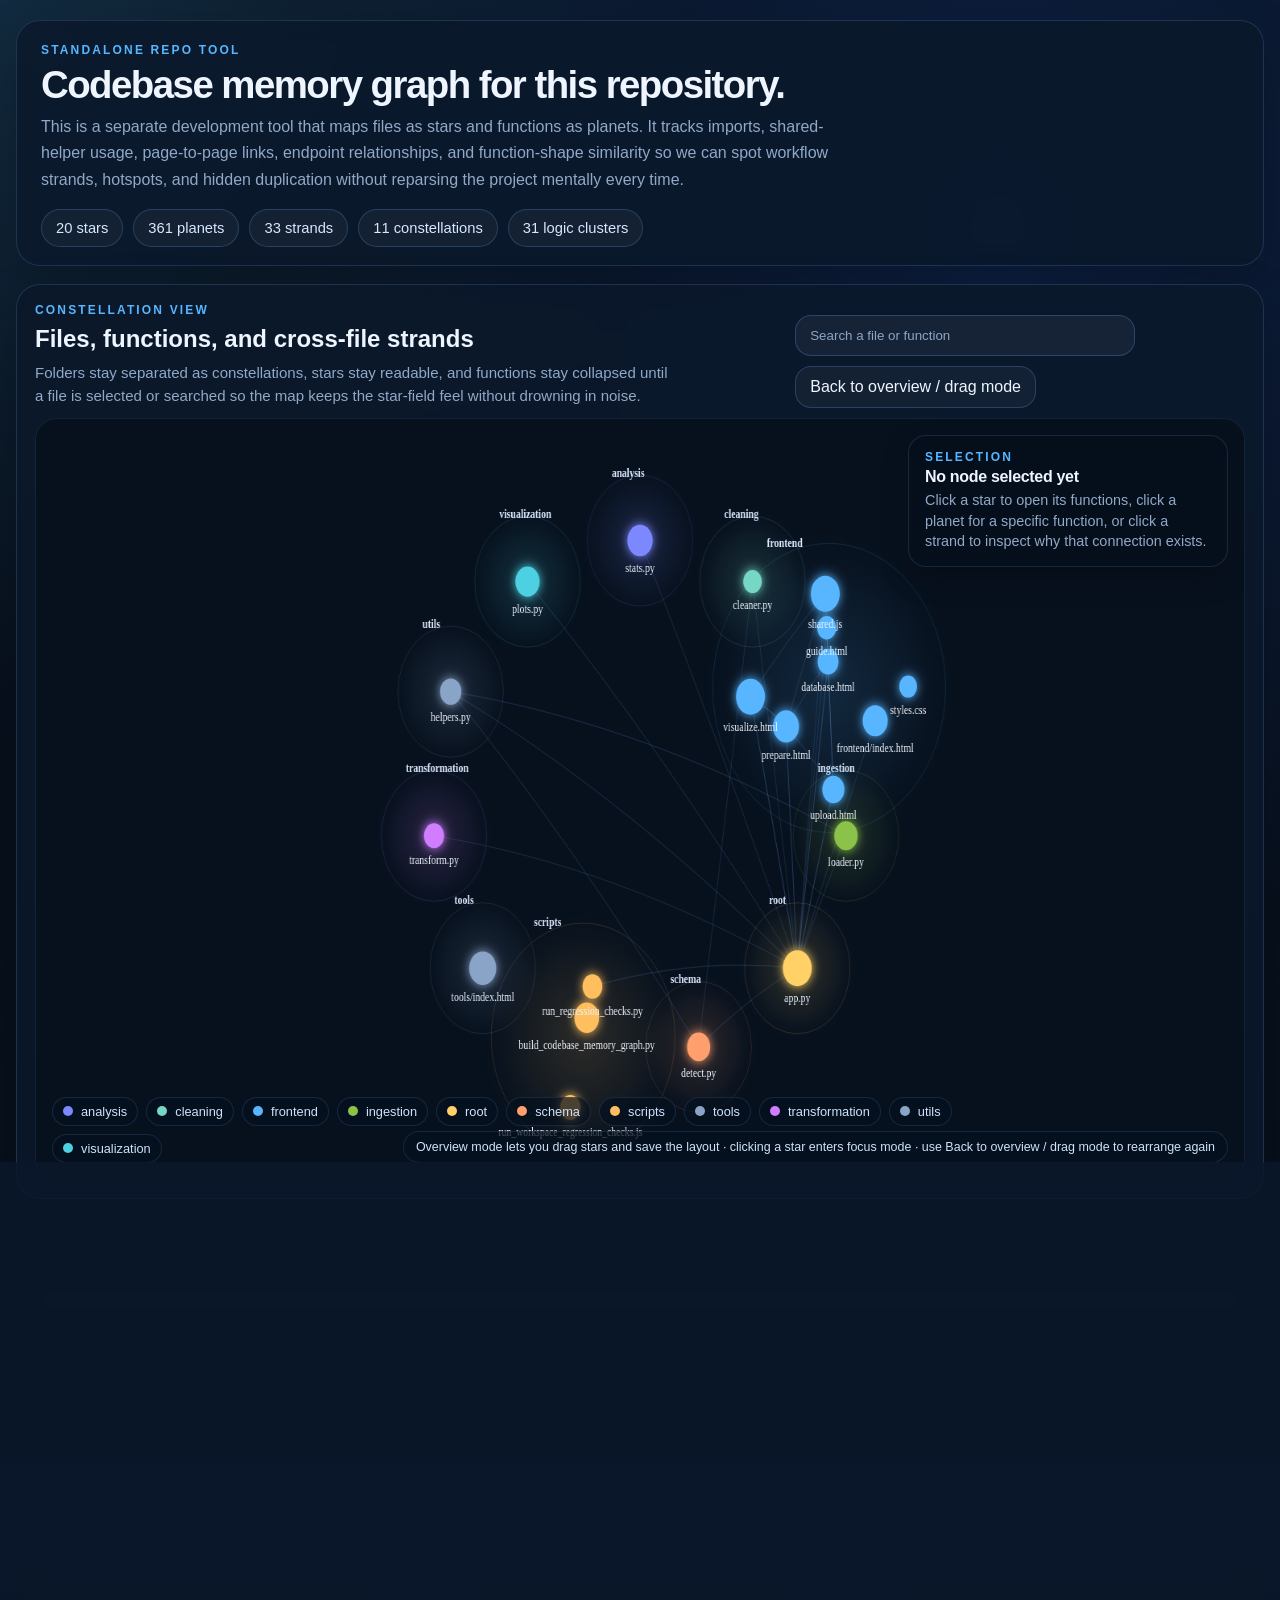
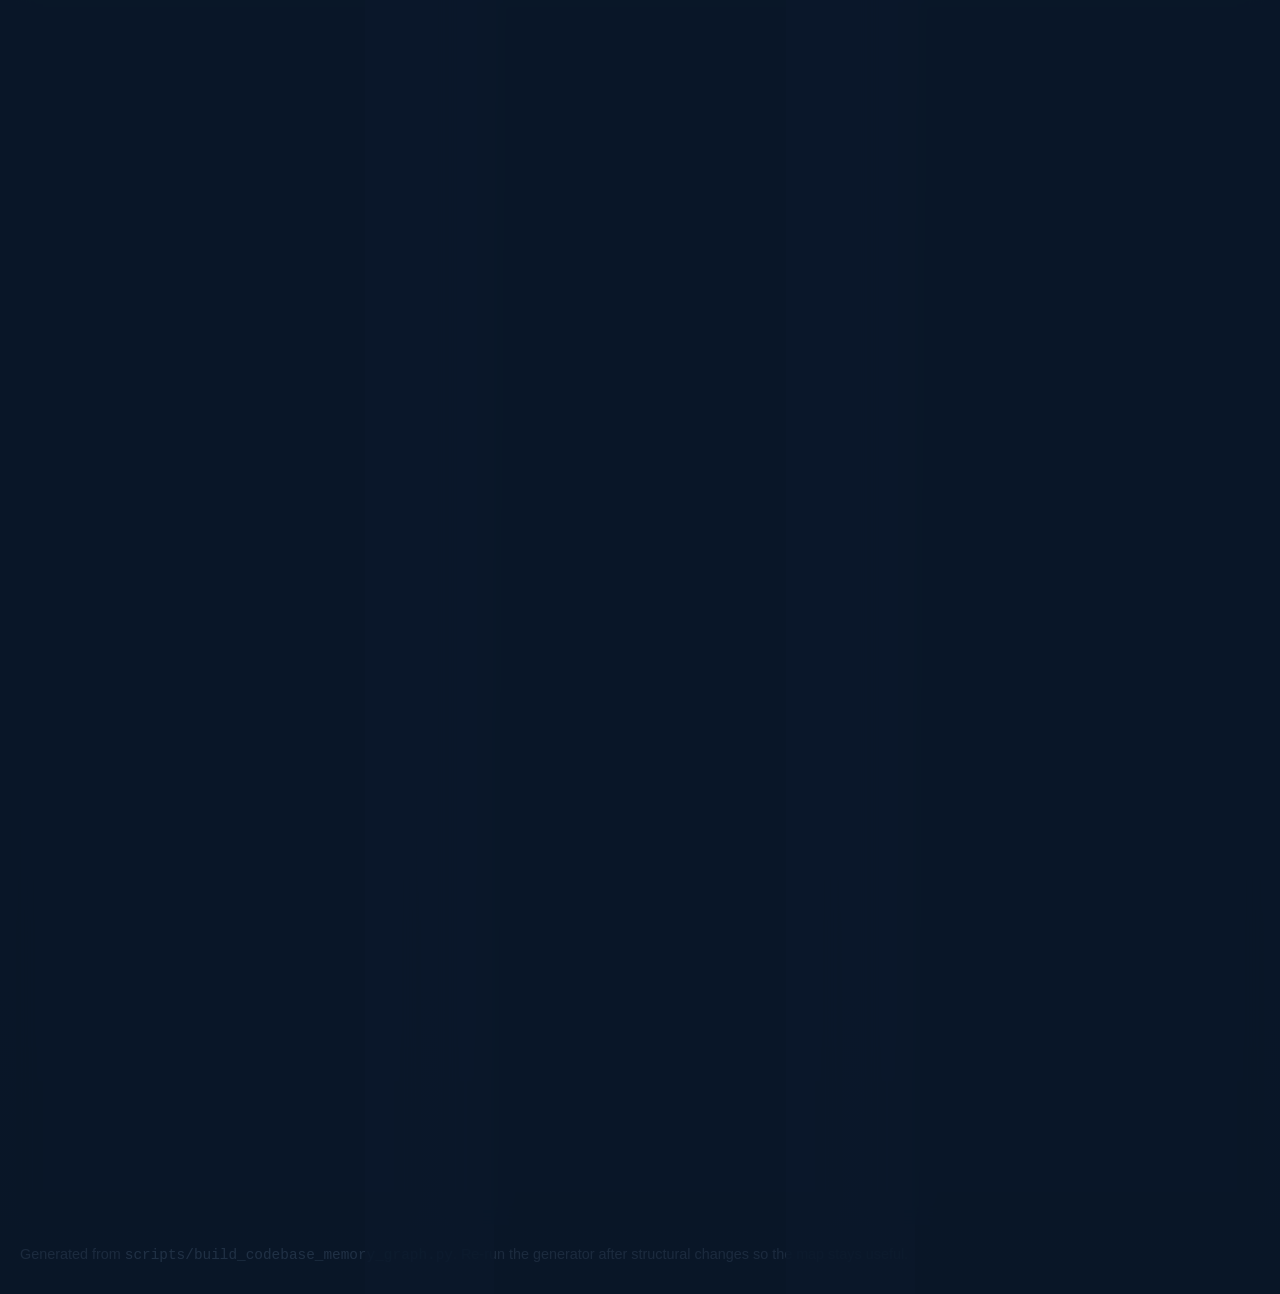
==== commit 00074694: "Clarify memory graph focus mode" ====
--- a/tools/codebase_memory_graph/index.html
+++ b/tools/codebase_memory_graph/index.html
@@ -313,7 +313,7 @@
         </div>
         <div class="controls">
           <input id="searchInput" class="search" type="text" placeholder="Search a file or function">
-          <button id="resetViewButton" class="reset-button" type="button">Reset focus</button>
+          <button id="resetViewButton" class="reset-button" type="button">Back to overview / drag mode</button>
         </div>
       </div>
       <div class="graph-wrap">
@@ -324,7 +324,7 @@
         </div>
         <canvas id="graphCanvas" width="1500" height="760"></canvas>
         <div class="legend" id="legend"></div>
-        <div class="graph-help">Drag stars in overview to save your own layout · click a star to focus its orbit · click a strand to inspect the connection</div>
+        <div class="graph-help">Overview mode lets you drag stars and save the layout · clicking a star enters focus mode · use Back to overview / drag mode to rearrange again</div>
       </div>
     </section>
 
@@ -363,7 +363,7 @@
   </div>
 
   <script>
-    const GRAPH = {"files": [{"id": "analysis/stats.py", "path": "analysis/stats.py", "name": "stats.py", "folder": "analysis", "extension": ".py", "lines": 1234, "functions": [{"name": "_tokenize", "line": 9, "kind": "function", "keywords": ["str", "token", "lower", "split", "def", "for", "tokenize"], "fingerprint": ["def", "for", "lower", "split", "str", "token", "tokenize"], "stem": "tokenize"}, {"name": "_round_nested", "line": 13, "kind": "function", "keywords": ["round", "isinstance", "nested", "any", "for", "key", "def", "float"], "fingerprint": ["any", "def", "float", "for", "isinstance", "key", "nested", "round"], "stem": "round nested"}, {"name": "_is_identifier_column", "line": 23, "kind": "function", "keywords": ["series", "column", "len", "lower", "max", "name", "normalized", "nunique"], "fingerprint": ["column", "identifier", "len", "lower", "max", "name", "normalized", "nunique", "series"], "stem": "identifier column"}, {"name": "_column_matches", "line": 30, "kind": "function", "keywords": ["bool", "column", "set", "intersection", "name", "str", "terms", "tokenize"], "fingerprint": ["bool", "column", "intersection", "matches", "name", "set", "str", "terms", "tokenize"], "stem": "column matches"}, {"name": "_format_label", "line": 35, "kind": "function", "keywords": ["sub", "replace", "col", "str", "flags", "ignorecase", "label", "investigation"], "fingerprint": ["col", "flags", "format", "ignorecase", "investigation", "label", "replace", "str", "sub"], "stem": "format label"}, {"name": "_format_dimension_value", "line": 49, "kind": "function", "keywords": ["str", "islower", "isupper", "strip", "title", "any", "def", "dimension"], "fingerprint": ["any", "def", "dimension", "format", "islower", "isupper", "str", "strip", "title", "value"], "stem": "format dimension value"}, {"name": "_is_generic_generated_name", "line": 58, "kind": "function", "keywords": ["bool", "column", "name", "str", "fullmatch", "lower", "strip", "def"], "fingerprint": ["bool", "column", "def", "fullmatch", "generated", "generic", "lower", "name", "str", "strip"], "stem": "generic generated name"}, {"name": "_metric_slot_label", "line": 62, "kind": "function", "keywords": ["field", "primary", "rate", "slot", "count", "backlog", "get", "labels"], "fingerprint": ["backlog", "count", "field", "get", "label", "labels", "metric", "primary", "rate", "slot"], "stem": "metric slot label"}, {"name": "_headline_metric_label", "line": 73, "kind": "function", "keywords": ["intersection", "tokens", "pretty", "slot", "pending", "rate", "backlog", "cases"], "fingerprint": ["backlog", "cases", "headline", "intersection", "label", "metric", "pending", "pretty", "rate", "slot", "tokens"], "stem": "headline metric label"}, {"name": "_metric_choice_map", "line": 115, "kind": "function", "keywords": ["get", "metric", "str", "choices", "column", "slot", "and", "any"], "fingerprint": ["and", "any", "choice", "choices", "column", "get", "map", "metric", "slot", "str"], "stem": "metric choice map"}, {"name": "_format_value", "line": 123, "kind": "function", "keywords": ["numeric", "rstrip", "int", "digits", "float", "integer", "isna", "any"], "fingerprint": ["any", "digits", "float", "format", "int", "integer", "isna", "numeric", "rstrip", "value"], "stem": "format value"}, {"name": "_to_serializable_number", "line": 132, "kind": "function", "keywords": ["int", "numeric", "float", "digits", "integer", "isna", "round", "any"], "fingerprint": ["any", "digits", "float", "int", "integer", "isna", "number", "numeric", "round", "serializable"], "stem": "serializable number"}, {"name": "_numeric_like_ratio", "line": 141, "kind": "function", "keywords": ["float", "like", "numeric", "sample", "series", "str", "astype", "dropna"], "fingerprint": ["astype", "dropna", "float", "like", "numeric", "ratio", "sample", "series", "str"], "stem": "numeric like ratio"}, {"name": "_pick_dimension_column", "line": 149, "kind": "function", "keywords": ["column", "get", "name", "score", "generic", "int", "matches", "semantic"], "fingerprint": ["column", "dimension", "generic", "get", "int", "matches", "name", "pick", "score", "semantic"], "stem": "pick dimension column"}, {"name": "_split_detail_and_total_rows", "line": 207, "kind": "function", "keywords": ["copy", "total", "frame", "mask", "str", "astype", "column", "dimension"], "fingerprint": ["and", "astype", "column", "copy", "detail", "dimension", "frame", "mask", "split", "str", "total"], "stem": "split detail and"}, {"name": "_pick_overall_total_row", "line": 213, "kind": "function", "keywords": ["total", "all", "str", "matches", "astype", "column", "contains", "dimension"], "fingerprint": ["all", "astype", "column", "contains", "dimension", "matches", "overall", "pick", "str", "total"], "stem": "pick overall total"}, {"name": "_score_metric_candidates", "line": 234, "kind": "function", "keywords": ["get", "terms", "column", "role", "set", "weighted", "append", "str"], "fingerprint": ["append", "candidates", "column", "get", "metric", "role", "score", "set", "str", "terms", "weighted"], "stem": "score metric candidates"}, {"name": "_pick_metric_column", "line": 300, "kind": "function", "keywords": ["terms", "str", "exclude", "include", "metric", "ranked", "required", "set"], "fingerprint": ["column", "exclude", "include", "metric", "pick", "ranked", "required", "set", "str", "terms"], "stem": "pick metric column"}, {"name": "_detect_dataset_intent", "line": 320, "kind": "function", "keywords": ["append", "fields", "label", "intent", "and", "reasons", "len", "role"], "fingerprint": ["and", "append", "dataset", "detect", "fields", "intent", "label", "len", "reasons", "role"], "stem": "detect dataset intent"}, {"name": "_top_rankings", "line": 397, "kind": "function", "keywords": ["column", "secondary", "metric", "usable", "format", "row", "dimension", "str"], "fingerprint": ["column", "dimension", "format", "metric", "rankings", "row", "secondary", "str", "top", "usable"], "stem": "top rankings"}, {"name": "_find_supporting_metric", "line": 428, "kind": "function", "keywords": ["terms", "str", "exclude", "metric", "ranked", "required", "weighted", "candidates"], "fingerprint": ["candidates", "exclude", "find", "metric", "ranked", "required", "str", "supporting", "terms", "weighted"], "stem": "find supporting metric"}, {"name": "_build_consistency_checks", "line": 446, "kind": "function", "keywords": ["format", "rate", "get", "label", "numeric", "count", "series", "float"], "fingerprint": ["build", "checks", "consistency", "count", "float", "format", "get", "label", "numeric", "rate", "series"], "stem": "build consistency checks"}, {"name": "_build_anomaly_flags", "line": 541, "kind": "function", "keywords": ["series", "format", "rate", "dimension", "get", "numeric", "detail", "append"], "fingerprint": ["anomaly", "append", "build", "detail", "dimension", "flags", "format", "get", "numeric", "rate", "series"], "stem": "build anomaly flags"}, {"name": "_build_dataset_story", "line": 620, "kind": "function", "keywords": ["column", "rate", "count", "dimension", "format", "pending", "metric", "label"], "fingerprint": ["build", "column", "count", "dataset", "dimension", "format", "label", "metric", "pending", "rate", "story"], "stem": "build dataset story"}, {"name": "_top_correlation_pairs", "line": 959, "kind": "function", "keywords": ["numeric", "columns", "pairs", "left", "right", "round", "correlation", "frame"], "fingerprint": ["columns", "correlation", "frame", "left", "numeric", "pairs", "right", "round", "top"], "stem": "top correlation pairs"}, {"name": "_build_group_comparison", "line": 981, "kind": "function", "keywords": ["str", "series", "columns", "column", "dropna", "float", "round", "gaps"], "fingerprint": ["build", "column", "columns", "comparison", "dropna", "float", "gaps", "group", "round", "series", "str"], "stem": "build group comparison"}, {"name": "_build_validation_recovery", "line": 1018, "kind": "function", "keywords": ["append", "columns", "get", "len", "column", "report", "str", "numeric"], "fingerprint": ["append", "build", "column", "columns", "get", "len", "numeric", "recovery", "report", "str", "validation"], "stem": "build validation recovery"}, {"name": "build_analysis_report", "line": 1117, "kind": "function", "keywords": ["columns", "append", "name", "numeric", "get", "len", "categorical", "meta"], "fingerprint": ["analysis", "append", "build", "categorical", "columns", "get", "len", "meta", "name", "numeric", "report"], "stem": "build analysis report"}, {"name": "add_dominance_flag", "line": 555, "kind": "function", "keywords": ["series", "top", "append", "dimension", "float", "column", "share", "sorted"], "fingerprint": ["add", "append", "column", "dimension", "dominance", "flag", "float", "series", "share", "sorted", "top"], "stem": "add dominance flag"}, {"name": "choose_metric", "line": 670, "kind": "function", "keywords": ["ranked", "column", "slot", "metric", "score", "label", "append", "candidates"], "fingerprint": ["append", "candidates", "choose", "column", "label", "metric", "ranked", "score", "slot"], "stem": "choose metric"}], "classes": [], "imports": [], "helper_refs": [], "api_refs": [], "page_refs": [], "script_refs": [], "routes": []}, {"id": "app.py", "path": "app.py", "name": "app.py", "folder": "root", "extension": ".py", "lines": 755, "functions": [{"name": "_json_response", "line": 31, "kind": "function", "keywords": ["any", "code", "jsonify", "make", "payload", "safe", "status", "def"], "fingerprint": ["any", "code", "def", "json", "jsonify", "make", "payload", "response", "safe", "status"], "stem": "json response"}, {"name": "_serialize_dataset_state", "line": 35, "kind": "function", "keywords": ["report", "str", "any", "clean", "cleaning", "filename", "load", "dataset"], "fingerprint": ["any", "clean", "cleaning", "dataset", "filename", "load", "report", "serialize", "state", "str"], "stem": "serialize dataset state"}, {"name": "_resolve_dataset", "line": 50, "kind": "function", "keywords": ["dataset", "get", "state", "clean", "report", "str", "any", "payload"], "fingerprint": ["any", "clean", "dataset", "get", "payload", "report", "resolve", "state", "str"], "stem": "resolve dataset"}, {"name": "_build_transform_payload", "line": 69, "kind": "function", "keywords": ["report", "dataset", "schema", "str", "transformed", "analysis", "cleaning", "filename"], "fingerprint": ["analysis", "build", "cleaning", "dataset", "filename", "payload", "report", "schema", "str", "transform", "transformed"], "stem": "build transform payload"}, {"name": "_format_report_value", "line": 103, "kind": "function", "keywords": ["str", "rstrip", "int", "decimals", "integer", "isinstance", "any", "def"], "fingerprint": ["any", "decimals", "def", "format", "int", "integer", "isinstance", "report", "rstrip", "str", "value"], "stem": "format report value"}, {"name": "_schema_examples", "line": 113, "kind": "function", "keywords": ["column", "str", "schema", "type", "limit", "meta", "any", "def"], "fingerprint": ["any", "column", "def", "examples", "limit", "meta", "schema", "str", "type"], "stem": "schema examples"}, {"name": "_normalise_chart_items", "line": 117, "kind": "function", "keywords": ["chart", "get", "charts", "isinstance", "and", "any", "payload", "str"], "fingerprint": ["and", "any", "chart", "charts", "get", "isinstance", "items", "normalise", "payload", "str"], "stem": "normalise chart items"}, {"name": "_safe_dashboard_columns", "line": 124, "kind": "function", "keywords": ["int", "default", "error", "max", "min", "parsed", "any", "columns"], "fingerprint": ["any", "columns", "dashboard", "default", "error", "int", "max", "min", "parsed", "safe"], "stem": "safe dashboard columns"}, {"name": "_chunked", "line": 132, "kind": "function", "keywords": ["index", "size", "any", "len", "range", "str", "chunked", "def"], "fingerprint": ["any", "chunked", "def", "index", "len", "range", "size", "str"], "stem": "chunked"}, {"name": "_coerce_preview_filter_value", "line": 136, "kind": "function", "keywords": ["any", "dtype", "numeric", "raw", "series", "coerce", "api", "datetime"], "fingerprint": ["any", "api", "coerce", "datetime", "dtype", "filter", "numeric", "preview", "raw", "series"], "stem": "coerce preview filter"}, {"name": "_apply_preview_filter", "line": 144, "kind": "function", "keywords": ["get", "numeric", "filtered", "series", "condition", "coerce", "filter", "preview"], "fingerprint": ["apply", "coerce", "condition", "filter", "filtered", "get", "numeric", "preview", "series"], "stem": "apply preview filter"}, {"name": "_build_chart_bytes", "line": 177, "kind": "function", "keywords": ["chart", "str", "column", "transformed", "format", "options", "output", "schema"], "fingerprint": ["build", "bytes", "chart", "column", "format", "options", "output", "schema", "str", "transformed"], "stem": "build chart bytes"}, {"name": "index", "line": 201, "kind": "function", "keywords": ["directory", "from", "send", "any", "def", "dir", "frontend", "get"], "fingerprint": ["any", "def", "dir", "directory", "from", "frontend", "get", "index", "send"], "stem": "index", "routes": ["/"], "methods": ["GET"], "serves": "frontend/upload.html"}, {"name": "prepare_page", "line": 206, "kind": "function", "keywords": ["directory", "from", "prepare", "send", "any", "def", "dir", "frontend"], "fingerprint": ["any", "def", "dir", "directory", "from", "frontend", "page", "prepare", "send"], "stem": "prepare page", "routes": ["/prepare"], "methods": ["GET"], "serves": "frontend/prepare.html"}, {"name": "database_page", "line": 211, "kind": "function", "keywords": ["database", "directory", "from", "send", "any", "def", "dir", "frontend"], "fingerprint": ["any", "database", "def", "dir", "directory", "from", "frontend", "page", "send"], "stem": "database page", "routes": ["/database"], "methods": ["GET"], "serves": "frontend/database.html"}, {"name": "guide_page", "line": 216, "kind": "function", "keywords": ["directory", "from", "guide", "send", "any", "def", "dir", "frontend"], "fingerprint": ["any", "def", "dir", "directory", "from", "frontend", "guide", "page", "send"], "stem": "guide page", "routes": ["/guide"], "methods": ["GET"], "serves": "frontend/guide.html"}, {"name": "visualize_page", "line": 221, "kind": "function", "keywords": ["directory", "from", "send", "visualize", "any", "def", "dir", "frontend"], "fingerprint": ["any", "def", "dir", "directory", "from", "frontend", "page", "send", "visualize"], "stem": "visualize page", "routes": ["/visualize"], "methods": ["GET"], "serves": "frontend/visualize.html"}, {"name": "health", "line": 226, "kind": "function", "keywords": ["response", "any", "def", "get", "health", "json", "status"], "fingerprint": ["any", "def", "get", "health", "json", "response", "status"], "stem": "health", "routes": ["/health"], "methods": ["GET"]}, {"name": "upload_dataset", "line": 231, "kind": "function", "keywords": ["report", "clean", "load", "schema", "dataset", "cleaning", "raw", "filename"], "fingerprint": ["clean", "cleaning", "dataset", "filename", "load", "raw", "report", "schema", "upload"], "stem": "upload dataset", "routes": ["/api/upload"], "methods": ["POST"]}, {"name": "transform_dataset", "line": 281, "kind": "function", "keywords": ["get", "payload", "report", "dataset", "error", "response", "clean", "cleaning"], "fingerprint": ["clean", "cleaning", "dataset", "error", "get", "payload", "report", "response", "transform"], "stem": "transform dataset", "routes": ["/api/transform"], "methods": ["POST"]}, {"name": "visualize_dataset", "line": 300, "kind": "function", "keywords": ["chart", "get", "column", "type", "transformed", "payload", "schema", "options"], "fingerprint": ["chart", "column", "dataset", "get", "options", "payload", "schema", "transformed", "type", "visualize"], "stem": "visualize dataset", "routes": ["/api/visualize"], "methods": ["POST"]}, {"name": "filtered_preview", "line": 354, "kind": "function", "keywords": ["preview", "get", "filter", "filtered", "apply", "error", "int", "payload"], "fingerprint": ["apply", "error", "filter", "filtered", "get", "int", "payload", "preview"], "stem": "filtered preview", "routes": ["/api/preview"], "methods": ["POST"]}, {"name": "export_dataset", "line": 375, "kind": "function", "keywords": ["get", "csv", "output", "stem", "bytes", "download", "error", "filename"], "fingerprint": ["bytes", "csv", "dataset", "download", "error", "export", "filename", "get", "output", "stem"], "stem": "export dataset", "routes": ["/api/export/dataset"], "methods": ["POST"]}, {"name": "export_chart", "line": 403, "kind": "function", "keywords": ["chart", "get", "column", "payload", "transformed", "type", "bytes", "format"], "fingerprint": ["bytes", "chart", "column", "export", "format", "get", "payload", "transformed", "type"], "stem": "export chart", "routes": ["/api/export/chart"], "methods": ["POST"]}, {"name": "export_dashboard", "line": 444, "kind": "function", "keywords": ["chart", "get", "dashboard", "page", "columns", "charts", "axis", "index"], "fingerprint": ["axis", "chart", "charts", "columns", "dashboard", "export", "get", "index", "page"], "stem": "export dashboard", "routes": ["/api/export/dashboard"], "methods": ["POST"]}, {"name": "export_report", "line": 551, "kind": "function", "keywords": ["get", "report", "append", "lines", "extend", "chart", "join", "format"], "fingerprint": ["append", "chart", "export", "extend", "format", "get", "join", "lines", "report"], "stem": "export report", "routes": ["/api/export/report"], "methods": ["POST"]}], "classes": [], "imports": ["analysis/stats.py", "cleaning/cleaner.py", "frontend/database.html", "frontend/guide.html", "frontend/prepare.html", "frontend/upload.html", "frontend/visualize.html", "ingestion/loader.py", "schema/detect.py", "transformation/transform.py", "utils/helpers.py", "visualization/plots.py"], "helper_refs": [], "api_refs": [], "page_refs": [], "script_refs": [], "routes": [{"name": "index", "line": 201, "kind": "function", "keywords": ["directory", "from", "send", "any", "def", "dir", "frontend", "get"], "fingerprint": ["any", "def", "dir", "directory", "from", "frontend", "get", "index", "send"], "stem": "index", "routes": ["/"], "methods": ["GET"], "serves": "frontend/upload.html"}, {"name": "prepare_page", "line": 206, "kind": "function", "keywords": ["directory", "from", "prepare", "send", "any", "def", "dir", "frontend"], "fingerprint": ["any", "def", "dir", "directory", "from", "frontend", "page", "prepare", "send"], "stem": "prepare page", "routes": ["/prepare"], "methods": ["GET"], "serves": "frontend/prepare.html"}, {"name": "database_page", "line": 211, "kind": "function", "keywords": ["database", "directory", "from", "send", "any", "def", "dir", "frontend"], "fingerprint": ["any", "database", "def", "dir", "directory", "from", "frontend", "page", "send"], "stem": "database page", "routes": ["/database"], "methods": ["GET"], "serves": "frontend/database.html"}, {"name": "guide_page", "line": 216, "kind": "function", "keywords": ["directory", "from", "guide", "send", "any", "def", "dir", "frontend"], "fingerprint": ["any", "def", "dir", "directory", "from", "frontend", "guide", "page", "send"], "stem": "guide page", "routes": ["/guide"], "methods": ["GET"], "serves": "frontend/guide.html"}, {"name": "visualize_page", "line": 221, "kind": "function", "keywords": ["directory", "from", "send", "visualize", "any", "def", "dir", "frontend"], "fingerprint": ["any", "def", "dir", "directory", "from", "frontend", "page", "send", "visualize"], "stem": "visualize page", "routes": ["/visualize"], "methods": ["GET"], "serves": "frontend/visualize.html"}, {"name": "health", "line": 226, "kind": "function", "keywords": ["response", "any", "def", "get", "health", "json", "status"], "fingerprint": ["any", "def", "get", "health", "json", "response", "status"], "stem": "health", "routes": ["/health"], "methods": ["GET"]}, {"name": "upload_dataset", "line": 231, "kind": "function", "keywords": ["report", "clean", "load", "schema", "dataset", "cleaning", "raw", "filename"], "fingerprint": ["clean", "cleaning", "dataset", "filename", "load", "raw", "report", "schema", "upload"], "stem": "upload dataset", "routes": ["/api/upload"], "methods": ["POST"]}, {"name": "transform_dataset", "line": 281, "kind": "function", "keywords": ["get", "payload", "report", "dataset", "error", "response", "clean", "cleaning"], "fingerprint": ["clean", "cleaning", "dataset", "error", "get", "payload", "report", "response", "transform"], "stem": "transform dataset", "routes": ["/api/transform"], "methods": ["POST"]}, {"name": "visualize_dataset", "line": 300, "kind": "function", "keywords": ["chart", "get", "column", "type", "transformed", "payload", "schema", "options"], "fingerprint": ["chart", "column", "dataset", "get", "options", "payload", "schema", "transformed", "type", "visualize"], "stem": "visualize dataset", "routes": ["/api/visualize"], "methods": ["POST"]}, {"name": "filtered_preview", "line": 354, "kind": "function", "keywords": ["preview", "get", "filter", "filtered", "apply", "error", "int", "payload"], "fingerprint": ["apply", "error", "filter", "filtered", "get", "int", "payload", "preview"], "stem": "filtered preview", "routes": ["/api/preview"], "methods": ["POST"]}, {"name": "export_dataset", "line": 375, "kind": "function", "keywords": ["get", "csv", "output", "stem", "bytes", "download", "error", "filename"], "fingerprint": ["bytes", "csv", "dataset", "download", "error", "export", "filename", "get", "output", "stem"], "stem": "export dataset", "routes": ["/api/export/dataset"], "methods": ["POST"]}, {"name": "export_chart", "line": 403, "kind": "function", "keywords": ["chart", "get", "column", "payload", "transformed", "type", "bytes", "format"], "fingerprint": ["bytes", "chart", "column", "export", "format", "get", "payload", "transformed", "type"], "stem": "export chart", "routes": ["/api/export/chart"], "methods": ["POST"]}, {"name": "export_dashboard", "line": 444, "kind": "function", "keywords": ["chart", "get", "dashboard", "page", "columns", "charts", "axis", "index"], "fingerprint": ["axis", "chart", "charts", "columns", "dashboard", "export", "get", "index", "page"], "stem": "export dashboard", "routes": ["/api/export/dashboard"], "methods": ["POST"]}, {"name": "export_report", "line": 551, "kind": "function", "keywords": ["get", "report", "append", "lines", "extend", "chart", "join", "format"], "fingerprint": ["append", "chart", "export", "extend", "format", "get", "join", "lines", "report"], "stem": "export report", "routes": ["/api/export/report"], "methods": ["POST"]}]}, {"id": "cleaning/cleaner.py", "path": "cleaning/cleaner.py", "name": "cleaner.py", "folder": "cleaning", "extension": ".py", "lines": 73, "functions": [{"name": "clean_dataframe", "line": 10, "kind": "function", "keywords": ["column", "cleaned", "missing", "fill", "report", "int", "str", "append"], "fingerprint": ["append", "clean", "cleaned", "column", "dataframe", "fill", "int", "missing", "report", "str"], "stem": "clean dataframe"}], "classes": [], "imports": ["schema/detect.py"], "helper_refs": [], "api_refs": [], "page_refs": [], "script_refs": [], "routes": []}, {"id": "frontend/database.html", "path": "frontend/database.html", "name": "database.html", "folder": "frontend", "extension": ".html", "lines": 212, "functions": [{"name": "setStatus", "kind": "function", "line": 11, "keywords": ["message", "status", "content", "ids", "set"], "fingerprint": ["content", "ids", "message", "set", "status"], "stem": "set status"}, {"name": "renderSelectedFile", "kind": "function", "line": 15, "keywords": ["ids", "name", "selected", "content", "export", "files", "input", "render"], "fingerprint": ["content", "export", "file", "files", "ids", "input", "name", "render", "selected"], "stem": "render selected file"}], "classes": [], "imports": ["frontend/shared.js"], "helper_refs": ["fetchJson", "saveSession"], "api_refs": ["/api/upload"], "page_refs": ["/prepare", "/static/styles.css"], "script_refs": ["frontend/shared.js"], "routes": []}, {"id": "frontend/guide.html", "path": "frontend/guide.html", "name": "guide.html", "folder": "frontend", "extension": ".html", "lines": 124, "functions": [], "classes": [], "imports": [], "helper_refs": [], "api_refs": [], "page_refs": ["/database", "/static/styles.css"], "script_refs": [], "routes": []}, {"id": "frontend/index.html", "path": "frontend/index.html", "name": "frontend/index.html", "folder": "frontend", "extension": ".html", "lines": 1607, "functions": [{"name": "setStatus", "kind": "function", "line": 48, "keywords": ["message", "status", "content", "ids", "set"], "fingerprint": ["content", "ids", "message", "set", "status"], "stem": "set status"}, {"name": "setRecommendation", "kind": "function", "line": 50, "keywords": ["message", "recommendation", "content", "ids", "set"], "fingerprint": ["content", "ids", "message", "recommendation", "set"], "stem": "set recommendation"}, {"name": "escapeHtml", "kind": "function", "line": 54, "keywords": ["all", "replace", "amp", "escape", "quot"], "fingerprint": ["all", "amp", "escape", "html", "quot", "replace"], "stem": "escape html"}, {"name": "formatNumber", "kind": "function", "line": 63, "keywords": ["digits", "numeric", "undefined", "finite", "format", "fraction", "locale", "maximum"], "fingerprint": ["digits", "finite", "format", "fraction", "locale", "maximum", "number", "numeric", "undefined"], "stem": "format number"}, {"name": "truncateValue", "kind": "function", "line": 70, "keywords": ["compact", "limit", "length", "replace", "slice", "trim", "truncate"], "fingerprint": ["compact", "length", "limit", "replace", "slice", "trim", "truncate", "value"], "stem": "truncate value"}, {"name": "setChartDownloadState", "kind": "function", "line": 76, "keywords": ["chart", "enabled", "actions", "download", "hidden", "ids", "set", "state"], "fingerprint": ["actions", "chart", "download", "enabled", "hidden", "ids", "set", "state"], "stem": "set chart download"}, {"name": "buildSuggestedTitle", "kind": "function", "line": 80, "keywords": ["ids", "chart", "type", "column", "build", "case", "char", "slice"], "fingerprint": ["build", "case", "char", "chart", "column", "ids", "slice", "suggested", "title", "type"], "stem": "build suggested title"}, {"name": "syncSuggestedTitle", "kind": "function", "line": 85, "keywords": ["title", "suggested", "chart", "ids", "force", "last", "state", "build"], "fingerprint": ["build", "chart", "force", "ids", "last", "state", "suggested", "sync", "title"], "stem": "sync suggested title"}, {"name": "populateSelect", "kind": "function", "line": 94, "keywords": ["option", "select", "column", "columns", "previous", "empty", "include", "append"], "fingerprint": ["append", "column", "columns", "empty", "include", "option", "populate", "previous", "select"], "stem": "populate select"}, {"name": "populateMultiSelect", "kind": "function", "line": 106, "keywords": ["option", "select", "column", "columns", "previous", "selected", "append", "child"], "fingerprint": ["append", "child", "column", "columns", "multi", "option", "populate", "previous", "select", "selected"], "stem": "populate multi select"}, {"name": "renderSchema", "kind": "function", "line": 118, "keywords": ["meta", "schema", "column", "row", "warnings", "aggregation", "body", "escape"], "fingerprint": ["aggregation", "body", "column", "escape", "meta", "render", "row", "schema", "warnings"], "stem": "render schema"}, {"name": "getColumnsForTypes", "kind": "function", "line": 136, "keywords": ["types", "meta", "name", "schema", "columns", "entries", "filter", "for"], "fingerprint": ["columns", "entries", "filter", "for", "get", "meta", "name", "schema", "types"], "stem": "get columns for"}, {"name": "getColumnsForRoles", "kind": "function", "line": 142, "keywords": ["allowed", "meta", "roles", "types", "includes", "name", "schema", "columns"], "fingerprint": ["allowed", "columns", "for", "get", "includes", "meta", "name", "roles", "schema", "types"], "stem": "get columns for"}, {"name": "uniqueColumns", "kind": "function", "line": 148, "keywords": ["columns", "new", "set", "unique"], "fingerprint": ["columns", "new", "set", "unique"], "stem": "unique columns"}, {"name": "getChartCompatibility", "kind": "function", "line": 152, "keywords": ["columns", "numeric", "for", "schema", "chart", "categorical", "concat", "get"], "fingerprint": ["categorical", "chart", "columns", "compatibility", "concat", "for", "get", "numeric", "schema"], "stem": "get chart compatibility"}, {"name": "syncChartControls", "kind": "function", "line": 219, "keywords": ["column", "compatibility", "ids", "columns", "previous", "chart", "includes", "optional"], "fingerprint": ["chart", "column", "columns", "compatibility", "controls", "ids", "includes", "optional", "previous", "sync"], "stem": "sync chart controls"}, {"name": "ensureChartSelectionValid", "kind": "function", "line": 251, "keywords": ["chart", "valid", "compatibility", "has", "ids", "columns", "the", "column"], "fingerprint": ["chart", "column", "columns", "compatibility", "ensure", "has", "ids", "selection", "the", "valid"], "stem": "ensure chart selection"}, {"name": "recommendChartConfig", "kind": "function", "line": 266, "keywords": ["chart", "columns", "numeric", "measure", "column", "categorical", "meta", "type"], "fingerprint": ["categorical", "chart", "column", "columns", "config", "measure", "meta", "numeric", "recommend", "type"], "stem": "recommend chart config"}, {"name": "applyRecommendedChart", "kind": "function", "line": 337, "keywords": ["recommendation", "column", "chart", "ids", "option", "type", "from", "options"], "fingerprint": ["apply", "chart", "column", "from", "ids", "option", "options", "recommendation", "recommended", "type"], "stem": "apply recommended chart"}, {"name": "renderPreview", "kind": "function", "line": 354, "keywords": ["preview", "rows", "ids", "head", "row", "append", "child", "column"], "fingerprint": ["append", "child", "column", "head", "ids", "preview", "render", "row", "rows"], "stem": "render preview"}, {"name": "renderAnalysis", "kind": "function", "line": 384, "keywords": ["div", "span", "escape", "analysis", "group", "format", "summary", "comparison"], "fingerprint": ["analysis", "comparison", "div", "escape", "format", "group", "render", "span", "summary"], "stem": "render analysis"}, {"name": "updateColumnControls", "kind": "function", "line": 485, "keywords": ["columns", "ids", "populate", "select", "schema", "column", "derived", "aggregation"], "fingerprint": ["aggregation", "column", "columns", "controls", "derived", "ids", "populate", "schema", "select", "update"], "stem": "update column controls"}, {"name": "collectTransformConfig", "kind": "function", "line": 497, "keywords": ["ids", "derived", "columns", "column", "filter", "group", "selected", "aggregation"], "fingerprint": ["aggregation", "collect", "column", "columns", "config", "derived", "filter", "group", "ids", "selected", "transform"], "stem": "collect transform config"}, {"name": "buildChartRequestPayload", "kind": "function", "line": 520, "keywords": ["chart", "ids", "column", "dataset", "state", "config", "format", "title"], "fingerprint": ["build", "chart", "column", "config", "dataset", "format", "ids", "request", "state", "title"], "stem": "build chart request"}, {"name": "fetchJson", "kind": "function", "line": 533, "keywords": ["response", "error", "fetch", "options", "url", "catch", "failed", "new"], "fingerprint": ["catch", "error", "failed", "fetch", "json", "new", "options", "response", "url"], "stem": "fetch json"}, {"name": "applyTransformPreview", "kind": "function", "line": 540, "keywords": ["state", "dataset", "chart", "payload", "preview", "set", "last", "render"], "fingerprint": ["apply", "chart", "dataset", "last", "payload", "preview", "render", "set", "state", "transform"], "stem": "apply transform preview"}, {"name": "downloadBinary", "kind": "function", "line": 635, "keywords": ["response", "url", "anchor", "filename", "payload", "blob", "disposition", "download"], "fingerprint": ["anchor", "binary", "blob", "disposition", "download", "filename", "payload", "response", "url"], "stem": "download binary"}, {"name": "downloadExport", "kind": "function", "line": 657, "keywords": ["dataset", "set", "state", "export", "format", "status", "config", "download"], "fingerprint": ["config", "dataset", "download", "export", "format", "set", "state", "status"], "stem": "download export"}], "classes": [], "imports": [], "helper_refs": [], "api_refs": ["/api/export/chart", "/api/export/dataset", "/api/export/report", "/api/transform", "/api/upload", "/api/visualize"], "page_refs": [], "script_refs": [], "routes": []}, {"id": "frontend/prepare.html", "path": "frontend/prepare.html", "name": "prepare.html", "folder": "frontend", "extension": ".html", "lines": 697, "functions": [{"name": "setStatus", "kind": "arrow", "line": 41, "keywords": ["table", "workspace", "ids", "panel", "status", "message", "meta", "render"], "fingerprint": ["ids", "message", "meta", "panel", "render", "set", "status", "table", "workspace"], "stem": "set status"}, {"name": "renderTableWorkspace", "kind": "function", "line": 43, "keywords": ["table", "workspace", "ids", "panel", "meta", "render", "switch", "tabs"], "fingerprint": ["ids", "meta", "panel", "render", "switch", "table", "tabs", "workspace"], "stem": "render table workspace"}, {"name": "switchWorkspaceTable", "kind": "function", "line": 53, "keywords": ["table", "switch", "workspace", "state", "tool", "window"], "fingerprint": ["state", "switch", "table", "tool", "window", "workspace"], "stem": "switch workspace table"}, {"name": "updateColumnControls", "kind": "function", "line": 57, "keywords": ["columns", "ids", "populate", "select", "tool", "window", "column", "derived"], "fingerprint": ["column", "columns", "controls", "derived", "ids", "populate", "select", "tool", "update", "window"], "stem": "update column controls"}, {"name": "cloneConfig", "kind": "function", "line": 67, "keywords": ["config", "clone", "parse", "stringify"], "fingerprint": ["clone", "config", "parse", "stringify"], "stem": "clone config"}, {"name": "configsEqual", "kind": "function", "line": 71, "keywords": ["clone", "config", "left", "right", "stringify", "configs", "equal"], "fingerprint": ["clone", "config", "configs", "equal", "left", "right", "stringify"], "stem": "configs equal"}, {"name": "configHasChanges", "kind": "function", "line": 75, "keywords": ["next", "length", "config", "columns", "aggregations", "boolean", "changes", "derived"], "fingerprint": ["aggregations", "boolean", "changes", "columns", "config", "derived", "has", "length", "next"], "stem": "config has changes"}, {"name": "buildHistoryLabel", "kind": "function", "line": 86, "keywords": ["config", "length", "parts", "columns", "push", "derived", "selected", "column"], "fingerprint": ["build", "column", "columns", "config", "derived", "history", "label", "length", "parts", "push", "selected"], "stem": "build history label"}, {"name": "normaliseHistoryState", "kind": "function", "line": 104, "keywords": ["history", "state", "transform", "config", "index", "current", "length", "label"], "fingerprint": ["config", "current", "history", "index", "label", "length", "normalise", "state", "transform"], "stem": "normalise history state"}, {"name": "populateControlsFromConfig", "kind": "function", "line": 120, "keywords": ["derived", "ids", "right", "filter", "next", "aggregation", "columns", "option"], "fingerprint": ["aggregation", "columns", "controls", "derived", "filter", "from", "ids", "next", "option", "populate", "right"], "stem": "populate controls from"}, {"name": "renderHistory", "kind": "function", "line": 145, "keywords": ["history", "index", "active", "button", "ids", "entry", "transform", "dataset"], "fingerprint": ["active", "button", "dataset", "entry", "history", "ids", "index", "render", "transform"], "stem": "render history"}, {"name": "renderQualityCenter", "kind": "function", "line": 173, "keywords": ["meta", "entries", "name", "role", "empty", "schema", "validation", "concat"], "fingerprint": ["center", "concat", "empty", "entries", "meta", "name", "quality", "render", "role", "schema", "validation"], "stem": "render quality center"}, {"name": "summarizeRoleExamples", "kind": "function", "line": 185, "keywords": ["entries", "count", "extra", "length", "names", "role", "advice", "label"], "fingerprint": ["advice", "count", "entries", "examples", "extra", "label", "length", "names", "role", "summarize"], "stem": "summarize role examples"}, {"name": "renderSession", "kind": "function", "line": 245, "keywords": ["state", "render", "schema", "analysis", "dataset", "ids", "shape", "tool"], "fingerprint": ["analysis", "dataset", "ids", "render", "schema", "session", "shape", "state", "tool"], "stem": "render session"}, {"name": "renderFilteredPreview", "kind": "function", "line": 264, "keywords": ["preview", "ids", "sort", "column", "rows", "tool", "window", "search"], "fingerprint": ["column", "filtered", "ids", "preview", "render", "rows", "search", "sort", "tool", "window"], "stem": "render filtered preview"}, {"name": "collectTransformConfig", "kind": "function", "line": 281, "keywords": ["ids", "derived", "columns", "column", "filter", "group", "selected", "aggregation"], "fingerprint": ["aggregation", "collect", "column", "columns", "config", "derived", "filter", "group", "ids", "selected", "transform"], "stem": "collect transform config"}, {"name": "applyTransformConfig", "kind": "function", "line": 304, "keywords": ["config", "apply", "options", "transform"], "fingerprint": ["apply", "config", "options", "transform"], "stem": "apply transform config"}, {"name": "restoreHistory", "kind": "function", "line": 349, "keywords": ["index", "history", "entry", "transform", "case", "config", "label", "lower"], "fingerprint": ["case", "config", "entry", "history", "index", "label", "lower", "restore", "transform"], "stem": "restore history"}, {"name": "saveWorkspace", "kind": "function", "line": 362, "keywords": ["error", "fetch", "save", "set", "status", "tool", "window", "workspace"], "fingerprint": ["error", "fetch", "save", "set", "status", "tool", "window", "workspace"], "stem": "save workspace"}], "classes": [], "imports": ["frontend/shared.js"], "helper_refs": ["escapeHtml", "fetchJson", "filterPreviewRows", "formatNumber", "getPreviewColumns", "populateMultiSelect", "populateSelect", "renderAnalysis", "renderDatasetExplanation", "renderPreview", "renderSchema", "renderWorkspaceTablePanel", "requireSession", "saveSession", "saveWorkspaceFlow", "setStatusText", "summarizePreviewColumns", "switchWorkspaceTable"], "api_refs": ["/api/transform"], "page_refs": ["/static/styles.css", "/visualize"], "script_refs": ["frontend/shared.js"], "routes": []}, {"id": "frontend/shared.js", "path": "frontend/shared.js", "name": "shared.js", "folder": "frontend", "extension": ".js", "lines": 1279, "functions": [{"name": "cloneJson", "kind": "function", "line": 22, "keywords": ["fallback", "catch", "clone", "parse", "stringify", "try", "undefined"], "fingerprint": ["catch", "clone", "fallback", "json", "parse", "stringify", "try", "undefined"], "stem": "clone json"}, {"name": "buildTableRecord", "kind": "function", "line": 31, "keywords": ["record", "build", "table"], "fingerprint": ["build", "record", "table"], "stem": "build table record"}, {"name": "mirrorActiveTableIntoSession", "kind": "function", "line": 56, "keywords": ["session", "table", "active", "next", "tables", "field", "analysis", "dataset"], "fingerprint": ["active", "analysis", "dataset", "field", "mirror", "next", "session", "table", "tables"], "stem": "mirror active table"}, {"name": "syncActiveTableIntoSession", "kind": "function", "line": 80, "keywords": ["table", "session", "dataset", "state", "next", "active", "field", "tables"], "fingerprint": ["active", "dataset", "field", "next", "session", "state", "sync", "table", "tables"], "stem": "sync active table"}, {"name": "createMultiTableSession", "kind": "function", "line": 110, "keywords": ["create", "multi", "options", "session", "table", "tables"], "fingerprint": ["create", "multi", "options", "session", "table", "tables"], "stem": "create multi table"}, {"name": "getWorkspaceTables", "kind": "function", "line": 125, "keywords": ["session", "tables", "get", "workspace"], "fingerprint": ["get", "session", "tables", "workspace"], "stem": "get workspace tables"}, {"name": "getActiveTableRecord", "kind": "function", "line": 129, "keywords": ["table", "tables", "active", "session", "get", "find", "length", "record"], "fingerprint": ["active", "find", "get", "length", "record", "session", "table", "tables"], "stem": "get active table"}, {"name": "setActiveTable", "kind": "function", "line": 136, "keywords": ["session", "table", "active", "current", "tables", "into", "synced", "length"], "fingerprint": ["active", "current", "into", "length", "session", "set", "synced", "table", "tables"], "stem": "set active table"}, {"name": "replaceSessionState", "kind": "function", "line": 145, "keywords": ["state", "target", "session", "next", "key", "assign", "delete", "each"], "fingerprint": ["assign", "delete", "each", "key", "next", "replace", "session", "state", "target"], "stem": "replace session state"}, {"name": "setStatusText", "kind": "function", "line": 156, "keywords": ["target", "message", "content", "set", "status"], "fingerprint": ["content", "message", "set", "status", "target", "text"], "stem": "set status text"}, {"name": "renderWorkspaceTablePanel", "kind": "function", "line": 162, "keywords": ["panel", "meta", "render", "session", "switch", "table", "tabs", "workspace"], "fingerprint": ["meta", "panel", "render", "session", "switch", "table", "tabs", "workspace"], "stem": "render workspace table"}, {"name": "switchWorkspaceTable", "kind": "function", "line": 199, "keywords": ["table", "reload", "state", "switch", "workspace"], "fingerprint": ["reload", "state", "switch", "table", "workspace"], "stem": "switch workspace table"}, {"name": "ensureDatasetState", "kind": "function", "line": 209, "keywords": ["state", "config", "dataset", "ensure", "fetch", "fetcher"], "fingerprint": ["config", "dataset", "ensure", "fetch", "fetcher", "state"], "stem": "ensure dataset state"}, {"name": "saveWorkspaceFlow", "kind": "function", "line": 231, "keywords": ["fetch", "fetcher", "flow", "last", "page", "prepare", "save", "set"], "fingerprint": ["fetch", "fetcher", "flow", "last", "page", "prepare", "save", "set", "workspace"], "stem": "save workspace flow"}, {"name": "stripChartBinary", "kind": "function", "line": 245, "keywords": ["chart", "clone", "delete", "binary", "mime", "strip", "type", "url"], "fingerprint": ["binary", "chart", "clone", "delete", "mime", "strip", "type", "url"], "stem": "strip chart binary"}, {"name": "createStorageSafeSession", "kind": "function", "line": 253, "keywords": ["session", "table", "chart", "next", "synced", "dataset", "state", "charts"], "fingerprint": ["chart", "charts", "create", "dataset", "next", "safe", "session", "state", "storage", "synced", "table"], "stem": "create storage safe"}, {"name": "createMinimalSession", "kind": "function", "line": 287, "keywords": ["chart", "session", "synced", "table", "config", "transform", "column", "dashboard"], "fingerprint": ["chart", "column", "config", "create", "dashboard", "minimal", "session", "synced", "table", "transform"], "stem": "create minimal session"}, {"name": "normalizeSessionShape", "kind": "function", "line": 363, "keywords": ["session", "next", "table", "dashboard", "tables", "active", "columns", "last"], "fingerprint": ["active", "columns", "dashboard", "last", "next", "normalize", "session", "shape", "table", "tables"], "stem": "normalize session shape"}, {"name": "saveSession", "kind": "function", "line": 383, "keywords": ["session", "storage", "catch", "create", "error", "key", "local", "set"], "fingerprint": ["catch", "create", "error", "key", "local", "save", "session", "set", "storage"], "stem": "save session"}, {"name": "loadSession", "kind": "function", "line": 395, "keywords": ["session", "storage", "catch", "get", "key", "load", "local", "normalize"], "fingerprint": ["catch", "get", "key", "load", "local", "normalize", "session", "storage"], "stem": "load session"}, {"name": "clearSession", "kind": "function", "line": 403, "keywords": ["storage", "clear", "key", "local", "remove", "session"], "fingerprint": ["clear", "key", "local", "remove", "session", "storage"], "stem": "clear session"}, {"name": "loadWorkspaces", "kind": "function", "line": 407, "keywords": ["workspace", "session", "last", "page", "parsed", "workspaces", "catch", "get"], "fingerprint": ["catch", "get", "last", "load", "page", "parsed", "session", "workspace", "workspaces"], "stem": "load workspaces"}, {"name": "saveWorkspaces", "kind": "function", "line": 421, "keywords": ["workspaces", "key", "local", "save", "set", "storage", "stringify"], "fingerprint": ["key", "local", "save", "set", "storage", "stringify", "workspaces"], "stem": "save workspaces"}, {"name": "createWorkspaceSnapshot", "kind": "function", "line": 425, "keywords": ["session", "synced", "table", "chart", "config", "dataset", "next", "charts"], "fingerprint": ["chart", "charts", "config", "create", "dataset", "next", "session", "snapshot", "synced", "table", "workspace"], "stem": "create workspace snapshot"}, {"name": "storeWorkspace", "kind": "function", "line": 476, "keywords": ["workspaces", "snapshot", "name", "session", "workspace", "create", "load", "save"], "fingerprint": ["create", "load", "name", "save", "session", "snapshot", "store", "workspace", "workspaces"], "stem": "store workspace"}, {"name": "deleteWorkspace", "kind": "function", "line": 484, "keywords": ["workspace", "workspaces", "delete", "filter", "load", "save"], "fingerprint": ["delete", "filter", "load", "save", "workspace", "workspaces"], "stem": "delete workspace"}, {"name": "getWorkspace", "kind": "function", "line": 488, "keywords": ["workspace", "find", "get", "load", "workspaces"], "fingerprint": ["find", "get", "load", "workspace", "workspaces"], "stem": "get workspace"}, {"name": "escapeHtml", "kind": "function", "line": 492, "keywords": ["all", "replace", "amp", "escape", "quot"], "fingerprint": ["all", "amp", "escape", "html", "quot", "replace"], "stem": "escape html"}, {"name": "formatNumber", "kind": "function", "line": 501, "keywords": ["digits", "numeric", "undefined", "finite", "format", "fraction", "locale", "maximum"], "fingerprint": ["digits", "finite", "format", "fraction", "locale", "maximum", "number", "numeric", "undefined"], "stem": "format number"}, {"name": "truncateValue", "kind": "function", "line": 508, "keywords": ["compact", "limit", "length", "replace", "slice", "trim", "truncate"], "fingerprint": ["compact", "length", "limit", "replace", "slice", "trim", "truncate", "value"], "stem": "truncate value"}, {"name": "humanizeFieldName", "kind": "function", "line": 514, "keywords": ["replace", "base", "col", "investigation", "state", "field", "humanize", "invsgn"], "fingerprint": ["base", "col", "field", "humanize", "investigation", "invsgn", "name", "replace", "state"], "stem": "humanize field name"}, {"name": "getPreviewColumns", "kind": "function", "line": 527, "keywords": ["rows", "columns", "get", "keys", "length", "preview"], "fingerprint": ["columns", "get", "keys", "length", "preview", "rows"], "stem": "get preview columns"}, {"name": "filterPreviewRows", "kind": "function", "line": 532, "keywords": ["rows", "filter", "options", "preview"], "fingerprint": ["filter", "options", "preview", "rows"], "stem": "filter preview rows"}, {"name": "summarizePreviewColumns", "kind": "function", "line": 565, "keywords": ["column", "columns", "map", "numeric", "unique", "format", "label", "length"], "fingerprint": ["column", "columns", "format", "label", "length", "map", "numeric", "preview", "summarize", "unique"], "stem": "summarize preview columns"}, {"name": "populateSelect", "kind": "function", "line": 585, "keywords": ["option", "select", "column", "columns", "previous", "empty", "include", "append"], "fingerprint": ["append", "column", "columns", "empty", "include", "option", "populate", "previous", "select"], "stem": "populate select"}, {"name": "populateMultiSelect", "kind": "function", "line": 597, "keywords": ["option", "select", "column", "columns", "previous", "selected", "append", "child"], "fingerprint": ["append", "child", "column", "columns", "multi", "option", "populate", "previous", "select", "selected"], "stem": "populate multi select"}, {"name": "renderSchema", "kind": "function", "line": 609, "keywords": ["meta", "column", "row", "schema", "tbody", "warnings", "aggregation", "escape"], "fingerprint": ["aggregation", "column", "escape", "meta", "render", "row", "schema", "tbody", "warnings"], "stem": "render schema"}, {"name": "renderPreview", "kind": "function", "line": 627, "keywords": ["rows", "head", "meta", "row", "append", "body", "child", "column"], "fingerprint": ["append", "body", "child", "column", "head", "meta", "preview", "render", "row", "rows"], "stem": "render preview"}, {"name": "renderDatasetExplanation", "kind": "function", "line": 662, "keywords": ["name", "count", "fields", "div", "choice", "length", "map", "dimension"], "fingerprint": ["choice", "count", "dataset", "dimension", "div", "explanation", "fields", "length", "map", "name", "render"], "stem": "render dataset explanation"}, {"name": "renderAnalysis", "kind": "function", "line": 804, "keywords": ["div", "escape", "span", "story", "analysis", "dataset", "group", "join"], "fingerprint": ["analysis", "dataset", "div", "escape", "group", "join", "render", "span", "story"], "stem": "render analysis"}, {"name": "summarizeWarnings", "kind": "function", "line": 809, "keywords": ["warnings", "summaries", "warning", "geography", "labels", "length", "used", "charts"], "fingerprint": ["charts", "geography", "labels", "length", "summaries", "summarize", "used", "warning", "warnings"], "stem": "summarize warnings"}, {"name": "getColumnsForTypes", "kind": "function", "line": 1024, "keywords": ["types", "meta", "name", "schema", "columns", "entries", "filter", "for"], "fingerprint": ["columns", "entries", "filter", "for", "get", "meta", "name", "schema", "types"], "stem": "get columns for"}, {"name": "getColumnsForRoles", "kind": "function", "line": 1030, "keywords": ["allowed", "meta", "roles", "types", "includes", "name", "schema", "columns"], "fingerprint": ["allowed", "columns", "for", "get", "includes", "meta", "name", "roles", "schema", "types"], "stem": "get columns for"}, {"name": "uniqueColumns", "kind": "function", "line": 1036, "keywords": ["columns", "new", "set", "unique"], "fingerprint": ["columns", "new", "set", "unique"], "stem": "unique columns"}, {"name": "getChartCompatibility", "kind": "function", "line": 1040, "keywords": ["columns", "numeric", "optional", "for", "row", "schema", "categorical", "chart"], "fingerprint": ["categorical", "chart", "columns", "compatibility", "for", "get", "numeric", "optional", "row", "schema"], "stem": "get chart compatibility"}, {"name": "recommendChartConfig", "kind": "function", "line": 1132, "keywords": ["chart", "column", "columns", "numeric", "measure", "categorical", "meta", "type"], "fingerprint": ["categorical", "chart", "column", "columns", "config", "measure", "meta", "numeric", "recommend", "type"], "stem": "recommend chart config"}, {"name": "fetchJson", "kind": "function", "line": 1204, "keywords": ["response", "error", "fetch", "options", "url", "catch", "failed", "new"], "fingerprint": ["catch", "error", "failed", "fetch", "json", "new", "options", "response", "url"], "stem": "fetch json"}, {"name": "downloadBinary", "kind": "function", "line": 1211, "keywords": ["response", "url", "anchor", "filename", "payload", "blob", "disposition", "download"], "fingerprint": ["anchor", "binary", "blob", "disposition", "download", "filename", "payload", "response", "url"], "stem": "download binary"}, {"name": "requireSession", "kind": "function", "line": 1233, "keywords": ["session", "redirect", "href", "load", "location", "require", "window"], "fingerprint": ["href", "load", "location", "redirect", "require", "session", "window"], "stem": "require session"}], "classes": [], "imports": [], "helper_refs": [], "api_refs": ["/api/transform"], "page_refs": [], "script_refs": [], "routes": []}, {"id": "frontend/styles.css", "path": "frontend/styles.css", "name": "styles.css", "folder": "frontend", "extension": ".css", "lines": 2180, "functions": [], "classes": [], "imports": [], "helper_refs": [], "api_refs": [], "page_refs": [], "script_refs": [], "routes": []}, {"id": "frontend/upload.html", "path": "frontend/upload.html", "name": "upload.html", "folder": "frontend", "extension": ".html", "lines": 269, "functions": [{"name": "setStatus", "kind": "function", "line": 12, "keywords": ["message", "status", "content", "ids", "set"], "fingerprint": ["content", "ids", "message", "set", "status"], "stem": "set status"}, {"name": "renderSelectedFile", "kind": "function", "line": 16, "keywords": ["files", "ids", "length", "name", "selected", "content", "from", "input"], "fingerprint": ["content", "file", "files", "from", "ids", "input", "length", "name", "render", "selected"], "stem": "render selected file"}, {"name": "renderSessionSummary", "kind": "function", "line": 27, "keywords": ["session", "ids", "button", "resume", "tool", "window", "attribute", "style"], "fingerprint": ["attribute", "button", "ids", "render", "resume", "session", "style", "summary", "tool", "window"], "stem": "render session summary"}, {"name": "renderWorkspaceList", "kind": "function", "line": 50, "keywords": ["workspace", "button", "window", "tool", "div", "saved", "delete", "workspaces"], "fingerprint": ["button", "delete", "div", "list", "render", "saved", "tool", "window", "workspace", "workspaces"], "stem": "render workspace list"}, {"name": "uploadSingleFile", "kind": "function", "line": 93, "keywords": ["payload", "dataset", "form", "config", "transform", "analysis", "chart", "dashboard"], "fingerprint": ["analysis", "chart", "config", "dashboard", "dataset", "file", "form", "payload", "single", "transform", "upload"], "stem": "upload single file"}], "classes": [], "imports": ["frontend/shared.js"], "helper_refs": ["clearSession", "createMultiTableSession", "deleteWorkspace", "escapeHtml", "fetchJson", "formatNumber", "getWorkspace", "loadSession", "loadWorkspaces", "saveSession"], "api_refs": ["/api/upload"], "page_refs": ["/database", "/guide", "/prepare", "/static/styles.css"], "script_refs": ["frontend/shared.js"], "routes": []}, {"id": "frontend/visualize.html", "path": "frontend/visualize.html", "name": "visualize.html", "folder": "frontend", "extension": ".html", "lines": 1603, "functions": [{"name": "setStatus", "kind": "arrow", "line": 87, "keywords": ["table", "workspace", "ids", "panel", "status", "message", "meta", "render"], "fingerprint": ["ids", "message", "meta", "panel", "render", "set", "status", "table", "workspace"], "stem": "set status"}, {"name": "renderTableWorkspace", "kind": "function", "line": 89, "keywords": ["table", "workspace", "ids", "panel", "meta", "render", "switch", "tabs"], "fingerprint": ["ids", "meta", "panel", "render", "switch", "table", "tabs", "workspace"], "stem": "render table workspace"}, {"name": "switchWorkspaceTable", "kind": "function", "line": 99, "keywords": ["table", "switch", "workspace", "state", "tool", "window"], "fingerprint": ["state", "switch", "table", "tool", "window", "workspace"], "stem": "switch workspace table"}, {"name": "setRecommendation", "kind": "function", "line": 103, "keywords": ["message", "recommendation", "content", "ids", "set"], "fingerprint": ["content", "ids", "message", "recommendation", "set"], "stem": "set recommendation"}, {"name": "toChartId", "kind": "function", "line": 107, "keywords": ["chart", "date", "math", "now", "random", "slice"], "fingerprint": ["chart", "date", "math", "now", "random", "slice"], "stem": "chart"}, {"name": "defaultChartOptions", "kind": "function", "line": 111, "keywords": ["auto", "aggregation", "bins", "blue", "chart", "column", "decimal", "default"], "fingerprint": ["aggregation", "auto", "bins", "blue", "chart", "column", "decimal", "default", "options"], "stem": "default chart options"}, {"name": "getSavedCharts", "kind": "function", "line": 125, "keywords": ["charts", "get", "saved", "state"], "fingerprint": ["charts", "get", "saved", "state"], "stem": "get saved charts"}, {"name": "getActiveChart", "kind": "function", "line": 129, "keywords": ["chart", "active", "get", "charts", "find", "saved", "state"], "fingerprint": ["active", "chart", "charts", "find", "get", "saved", "state"], "stem": "get active chart"}, {"name": "buildChartLabelFromPayload", "kind": "function", "line": 133, "keywords": ["chart", "like", "column", "title", "build", "from", "label", "payload"], "fingerprint": ["build", "chart", "column", "from", "label", "like", "payload", "title"], "stem": "build chart label"}, {"name": "filtersEqual", "kind": "function", "line": 139, "keywords": ["left", "right", "stringify", "equal", "filters"], "fingerprint": ["equal", "filters", "left", "right", "stringify"], "stem": "filters equal"}, {"name": "buildChartComparisonPayload", "kind": "function", "line": 143, "keywords": ["chart", "column", "options", "format", "note", "title", "type", "build"], "fingerprint": ["build", "chart", "column", "comparison", "format", "note", "options", "title", "type"], "stem": "build chart comparison"}, {"name": "persistState", "kind": "function", "line": 156, "keywords": ["state", "chart", "dashboard", "active", "columns", "mode", "config", "get"], "fingerprint": ["active", "chart", "columns", "config", "dashboard", "get", "mode", "persist", "state"], "stem": "persist state"}, {"name": "normaliseLegacyCharts", "kind": "function", "line": 164, "keywords": ["chart", "session", "charts", "config", "state", "index", "legacy", "options"], "fingerprint": ["chart", "charts", "config", "index", "legacy", "normalise", "options", "session", "state"], "stem": "normalise legacy charts"}, {"name": "renderChartMarkup", "kind": "function", "line": 185, "keywords": ["chart", "format", "title", "url", "div", "escape", "iframe", "label"], "fingerprint": ["chart", "div", "escape", "format", "iframe", "label", "markup", "render", "title", "url"], "stem": "render chart markup"}, {"name": "updateViewModeButtons", "kind": "function", "line": 195, "keywords": ["dashboard", "grid", "state", "mode", "button", "ids", "toggle", "single"], "fingerprint": ["button", "dashboard", "grid", "ids", "mode", "single", "state", "toggle", "update", "view"], "stem": "update view mode"}, {"name": "populateFormFromChart", "kind": "function", "line": 211, "keywords": ["chart", "ids", "options", "column", "format", "label", "title", "type"], "fingerprint": ["chart", "column", "form", "format", "from", "ids", "label", "options", "populate", "title", "type"], "stem": "populate form from"}, {"name": "renderPreviewForActiveChart", "kind": "function", "line": 232, "keywords": ["preview", "rows", "chart", "filtered", "ids", "active", "tool", "window"], "fingerprint": ["active", "chart", "filtered", "for", "ids", "preview", "render", "rows", "tool", "window"], "stem": "render preview for"}, {"name": "updateChartEditState", "kind": "function", "line": 254, "keywords": ["chart", "active", "form", "payload", "edit", "ids", "state", "build"], "fingerprint": ["active", "build", "chart", "edit", "form", "ids", "payload", "state", "update"], "stem": "update chart edit"}, {"name": "renderChartFilterPanel", "kind": "function", "line": 271, "keywords": ["filter", "chart", "active", "preview", "ids", "disabled", "plot", "conditions"], "fingerprint": ["active", "chart", "conditions", "disabled", "filter", "ids", "plot", "preview", "render"], "stem": "render chart filter"}, {"name": "updateChartOptionVisibility", "kind": "function", "line": 318, "keywords": ["chart", "show", "type", "ids", "column", "block", "display", "heatmap"], "fingerprint": ["block", "chart", "column", "display", "heatmap", "ids", "option", "show", "type", "update"], "stem": "update chart option"}, {"name": "getColumnMeta", "kind": "function", "line": 335, "keywords": ["column", "name", "get", "meta", "schema", "state"], "fingerprint": ["column", "get", "meta", "name", "schema", "state"], "stem": "get column meta"}, {"name": "describeColumn", "kind": "function", "line": 339, "keywords": ["field", "column", "meta", "role", "measure", "name", "category", "constant"], "fingerprint": ["category", "column", "constant", "describe", "field", "measure", "meta", "name", "role"], "stem": "describe column"}, {"name": "buildChartExplanation", "kind": "function", "line": 357, "keywords": ["the", "chart", "meta", "note", "column", "shows", "add", "description"], "fingerprint": ["add", "build", "chart", "column", "description", "explanation", "meta", "note", "shows", "the"], "stem": "build chart explanation"}, {"name": "addNote", "kind": "function", "line": 376, "keywords": ["note", "add", "set", "extra", "has", "notes", "push"], "fingerprint": ["add", "extra", "has", "note", "notes", "push", "set"], "stem": "add note"}, {"name": "addMissingNote", "kind": "function", "line": 382, "keywords": ["warning", "add", "meta", "missing", "note", "find", "high", "includes"], "fingerprint": ["add", "find", "high", "includes", "meta", "missing", "note", "warning"], "stem": "add missing note"}, {"name": "renderActiveChartSummary", "kind": "function", "line": 487, "keywords": ["chart", "active", "div", "strong", "meaning", "options", "explanation", "helper"], "fingerprint": ["active", "chart", "div", "explanation", "helper", "meaning", "options", "render", "strong"], "stem": "render active chart"}, {"name": "setActiveChart", "kind": "function", "line": 547, "keywords": ["chart", "active", "form", "charts", "error", "render", "saved", "set"], "fingerprint": ["active", "chart", "charts", "error", "form", "render", "saved", "set"], "stem": "set active chart"}, {"name": "removeChart", "kind": "function", "line": 562, "keywords": ["chart", "charts", "state", "saved", "active", "removed", "filter", "from"], "fingerprint": ["active", "chart", "charts", "filter", "from", "remove", "removed", "saved", "state"], "stem": "remove chart"}, {"name": "renameActiveChart", "kind": "function", "line": 572, "keywords": ["chart", "name", "active", "next", "set", "status", "before", "charts"], "fingerprint": ["active", "before", "chart", "charts", "name", "next", "rename", "set", "status"], "stem": "rename active chart"}, {"name": "saveActiveChartNote", "kind": "function", "line": 590, "keywords": ["chart", "active", "note", "the", "for", "saved", "set", "status"], "fingerprint": ["active", "chart", "for", "note", "save", "saved", "set", "status", "the"], "stem": "save active chart"}, {"name": "duplicateActiveChart", "kind": "function", "line": 602, "keywords": ["chart", "active", "charts", "saved", "duplicate", "get", "index", "label"], "fingerprint": ["active", "chart", "charts", "duplicate", "get", "index", "label", "saved"], "stem": "duplicate active chart"}, {"name": "moveActiveChart", "kind": "function", "line": 624, "keywords": ["chart", "charts", "index", "active", "direction", "moved", "target", "current"], "fingerprint": ["active", "chart", "charts", "current", "direction", "index", "move", "moved", "target"], "stem": "move active chart"}, {"name": "buildSuggestedTitle", "kind": "function", "line": 645, "keywords": ["ids", "chart", "type", "column", "build", "case", "char", "slice"], "fingerprint": ["build", "case", "char", "chart", "column", "ids", "slice", "suggested", "title", "type"], "stem": "build suggested title"}, {"name": "syncSuggestedTitle", "kind": "function", "line": 650, "keywords": ["title", "suggested", "chart", "ids", "force", "last", "state", "build"], "fingerprint": ["build", "chart", "force", "ids", "last", "state", "suggested", "sync", "title"], "stem": "sync suggested title"}, {"name": "syncChartControls", "kind": "function", "line": 659, "keywords": ["column", "compatibility", "ids", "row", "columns", "previous", "chart", "includes"], "fingerprint": ["chart", "column", "columns", "compatibility", "controls", "ids", "includes", "previous", "row", "sync"], "stem": "sync chart controls"}, {"name": "applyRecommendation", "kind": "function", "line": 691, "keywords": ["recommendation", "column", "chart", "ids", "option", "from", "options", "some"], "fingerprint": ["apply", "chart", "column", "from", "ids", "option", "options", "recommendation", "some"], "stem": "apply recommendation"}, {"name": "renderSavedCharts", "kind": "function", "line": 706, "keywords": ["chart", "active", "ids", "charts", "card", "length", "tab", "disabled"], "fingerprint": ["active", "card", "chart", "charts", "disabled", "ids", "length", "render", "saved", "tab"], "stem": "render saved charts"}, {"name": "renderPage", "kind": "function", "line": 790, "keywords": ["dataset", "chart", "render", "state", "active", "charts", "columns", "content"], "fingerprint": ["active", "chart", "charts", "columns", "content", "dataset", "page", "render", "state"], "stem": "render page"}, {"name": "buildChartRequestPayload", "kind": "function", "line": 802, "keywords": ["ids", "chart", "column", "state", "dataset", "options", "aggregation", "bins"], "fingerprint": ["aggregation", "bins", "build", "chart", "column", "dataset", "ids", "options", "request", "state"], "stem": "build chart request"}, {"name": "applyRequestPayloadToForm", "kind": "function", "line": 828, "keywords": ["payload", "request", "chart", "ids", "column", "options", "option", "row"], "fingerprint": ["apply", "chart", "column", "ids", "option", "options", "payload", "request", "row"], "stem": "apply request payload"}, {"name": "getSafeChartRequestPayload", "kind": "function", "line": 855, "keywords": ["payload", "request", "column", "chart", "compatibility", "options", "row", "notes"], "fingerprint": ["chart", "column", "compatibility", "get", "notes", "options", "payload", "request", "row", "safe"], "stem": "get safe chart"}, {"name": "createSavedChart", "kind": "function", "line": 919, "keywords": ["payload", "chart", "request", "label", "options", "preview", "filtered", "note"], "fingerprint": ["chart", "create", "filtered", "label", "note", "options", "payload", "preview", "request", "saved"], "stem": "create saved chart"}, {"name": "updateSavedChart", "kind": "function", "line": 934, "keywords": ["label", "chart", "payload", "existing", "current", "request", "auto", "options"], "fingerprint": ["auto", "chart", "current", "existing", "label", "options", "payload", "request", "saved", "update"], "stem": "update saved chart"}, {"name": "buildStoredChartPayload", "kind": "function", "line": 954, "keywords": ["chart", "state", "column", "dataset", "options", "config", "format", "note"], "fingerprint": ["build", "chart", "column", "config", "dataset", "format", "note", "options", "state", "stored"], "stem": "build stored chart"}, {"name": "ensureChartRendered", "kind": "function", "line": 969, "keywords": ["chart", "payload", "plot", "type", "mime", "url", "api", "application"], "fingerprint": ["api", "application", "chart", "ensure", "mime", "payload", "plot", "rendered", "type", "url"], "stem": "ensure chart rendered"}, {"name": "applyChartPreviewFilter", "kind": "function", "line": 985, "keywords": ["chart", "filter", "preview", "active", "label", "payload", "state", "dataset"], "fingerprint": ["active", "apply", "chart", "dataset", "filter", "label", "payload", "preview", "state"], "stem": "apply chart preview"}, {"name": "clearActivePreviewFilter", "kind": "function", "line": 1022, "keywords": ["active", "chart", "preview", "filter", "filtered", "render", "set", "status"], "fingerprint": ["active", "chart", "clear", "filter", "filtered", "preview", "render", "set", "status"], "stem": "clear active preview"}, {"name": "hydrateSavedCharts", "kind": "function", "line": 1037, "keywords": ["chart", "charts", "saved", "state", "hydrating", "missing", "set", "status"], "fingerprint": ["chart", "charts", "hydrate", "hydrating", "missing", "saved", "set", "state", "status"], "stem": "hydrate saved charts"}, {"name": "renderChart", "kind": "function", "line": 1060, "keywords": ["chart", "active", "saved", "payload", "update", "state", "charts", "request"], "fingerprint": ["active", "chart", "charts", "payload", "render", "request", "saved", "state", "update"], "stem": "render chart"}, {"name": "resetChartFormToActive", "kind": "function", "line": 1094, "keywords": ["chart", "active", "form", "reset", "set", "status", "choose", "edit"], "fingerprint": ["active", "chart", "choose", "edit", "form", "reset", "set", "status"], "stem": "reset chart form"}, {"name": "saveWorkspace", "kind": "function", "line": 1105, "keywords": ["error", "fetch", "save", "set", "status", "tool", "window", "workspace"], "fingerprint": ["error", "fetch", "save", "set", "status", "tool", "window", "workspace"], "stem": "save workspace"}, {"name": "downloadChart", "kind": "function", "line": 1118, "keywords": ["chart", "active", "state", "column", "dataset", "format", "options", "set"], "fingerprint": ["active", "chart", "column", "dataset", "download", "format", "options", "set", "state"], "stem": "download chart"}, {"name": "downloadExport", "kind": "function", "line": 1146, "keywords": ["state", "dataset", "format", "charts", "config", "download", "endpoint", "error"], "fingerprint": ["charts", "config", "dataset", "download", "endpoint", "error", "export", "format", "state"], "stem": "download export"}, {"name": "downloadDashboard", "kind": "function", "line": 1159, "keywords": ["dashboard", "state", "charts", "dataset", "set", "status", "columns", "config"], "fingerprint": ["charts", "columns", "config", "dashboard", "dataset", "download", "set", "state", "status"], "stem": "download dashboard"}], "classes": [], "imports": ["frontend/shared.js"], "helper_refs": ["downloadBinary", "escapeHtml", "fetchJson", "filterPreviewRows", "formatNumber", "getChartCompatibility", "getPreviewColumns", "populateSelect", "recommendChartConfig", "renderPreview", "renderWorkspaceTablePanel", "requireSession", "saveSession", "saveWorkspaceFlow", "setStatusText", "summarizePreviewColumns", "switchWorkspaceTable"], "api_refs": ["/api/export/chart", "/api/export/dashboard", "/api/export/dataset", "/api/export/report", "/api/preview", "/api/visualize"], "page_refs": ["/prepare", "/static/styles.css"], "script_refs": ["frontend/shared.js"], "routes": []}, {"id": "ingestion/loader.py", "path": "ingestion/loader.py", "name": "loader.py", "folder": "ingestion", "extension": ".py", "lines": 555, "functions": [{"name": "_decode_text", "line": 19, "kind": "function", "keywords": ["decode", "bytes", "utf", "encoding", "raw", "str", "continue", "def"], "fingerprint": ["bytes", "continue", "decode", "def", "encoding", "raw", "str", "text", "utf"], "stem": "decode text"}, {"name": "_looks_like_unparsed_delimited_frame", "line": 29, "kind": "function", "keywords": ["any", "delimiter", "for", "str", "astype", "column", "dropna", "frame"], "fingerprint": ["any", "astype", "column", "delimiter", "dropna", "for", "frame", "like", "looks", "str", "unparsed"], "stem": "looks like unparsed"}, {"name": "_generated_header_names", "line": 41, "kind": "function", "keywords": ["names", "str", "columns", "append", "first", "remaining", "binary", "astype"], "fingerprint": ["append", "astype", "binary", "columns", "first", "generated", "header", "names", "remaining", "str"], "stem": "generated header names"}, {"name": "_headers_look_like_values", "line": 82, "kind": "function", "keywords": ["tokens", "len", "header", "ratio", "token", "sum", "like", "score"], "fingerprint": ["header", "headers", "len", "like", "look", "ratio", "score", "sum", "token", "tokens"], "stem": "headers look like"}, {"name": "_parse_delimited_text", "line": 128, "kind": "function", "keywords": ["read", "dropna", "header", "headerless", "kwargs", "str", "all", "axis"], "fingerprint": ["all", "axis", "delimited", "dropna", "header", "headerless", "kwargs", "parse", "read", "str", "text"], "stem": "parse delimited text"}, {"name": "_read_delimited", "line": 152, "kind": "function", "keywords": ["error", "candidate", "append", "delimited", "delimiter", "headerless", "parser", "frame"], "fingerprint": ["append", "candidate", "delimited", "delimiter", "error", "frame", "headerless", "parser", "read"], "stem": "read delimited"}, {"name": "_sheet_quality_score", "line": 216, "kind": "function", "keywords": ["int", "cleaned", "dropna", "numeric", "shape", "columns", "all", "axis"], "fingerprint": ["all", "axis", "cleaned", "columns", "dropna", "int", "numeric", "quality", "score", "shape", "sheet"], "stem": "sheet quality score"}, {"name": "_sheet_name_bias", "line": 225, "kind": "function", "keywords": ["tokens", "intersection", "len", "name", "sheet", "token", "lower", "negative"], "fingerprint": ["bias", "intersection", "len", "lower", "name", "negative", "sheet", "token", "tokens"], "stem": "sheet name bias"}, {"name": "_sheet_long_text_penalty", "line": 233, "kind": "function", "keywords": ["dropna", "cleaned", "int", "long", "sample", "all", "astype", "axis"], "fingerprint": ["all", "astype", "axis", "cleaned", "dropna", "int", "long", "sample", "sheet", "text"], "stem": "sheet long text"}, {"name": "_rank_excel_sheet", "line": 246, "kind": "function", "keywords": ["sheet", "name", "int", "bias", "long", "penalty", "area", "and"], "fingerprint": ["and", "area", "bias", "excel", "int", "long", "name", "penalty", "rank", "sheet"], "stem": "rank excel sheet"}, {"name": "_read_excel", "line": 254, "kind": "function", "keywords": ["sheet", "sheets", "name", "excel", "error", "usable", "len", "read"], "fingerprint": ["error", "excel", "len", "name", "read", "sheet", "sheets", "usable"], "stem": "read excel"}, {"name": "_flatten_json_record", "line": 296, "kind": "function", "keywords": ["key", "str", "flattened", "isinstance", "compound", "record", "else", "any"], "fingerprint": ["any", "compound", "else", "flatten", "flattened", "isinstance", "json", "key", "record", "str"], "stem": "flatten json record"}, {"name": "_coerce_json_frame", "line": 313, "kind": "function", "keywords": ["report", "frame", "isinstance", "payload", "notes", "parser", "join", "str"], "fingerprint": ["coerce", "frame", "isinstance", "join", "json", "notes", "parser", "payload", "report", "str"], "stem": "coerce json frame"}, {"name": "_read_json", "line": 410, "kind": "function", "keywords": ["seek", "encoding", "read", "stream", "error", "used", "coerced", "frame"], "fingerprint": ["coerced", "encoding", "error", "frame", "json", "read", "seek", "stream", "used"], "stem": "read json"}, {"name": "_read_zip_archive", "line": 440, "kind": "function", "keywords": ["archive", "info", "selected", "zip", "supported", "bytes", "error", "extension"], "fingerprint": ["archive", "bytes", "error", "extension", "info", "read", "selected", "supported", "zip"], "stem": "read zip archive"}, {"name": "load_uploaded_dataset", "line": 489, "kind": "function", "keywords": ["headers", "empty", "append", "dropped", "report", "int", "parse", "read"], "fingerprint": ["append", "dataset", "dropped", "empty", "headers", "int", "load", "parse", "read", "report", "uploaded"], "stem": "load uploaded dataset"}], "classes": [], "imports": ["utils/helpers.py"], "helper_refs": [], "api_refs": [], "page_refs": [], "script_refs": [], "routes": []}, {"id": "schema/detect.py", "path": "schema/detect.py", "name": "detect.py", "folder": "schema", "extension": ".py", "lines": 156, "functions": [{"name": "_looks_like_datetime", "line": 11, "kind": "function", "keywords": ["bool", "datetime", "sample", "series", "astype", "converted", "dropna", "mean"], "fingerprint": ["astype", "bool", "converted", "datetime", "dropna", "like", "looks", "mean", "sample", "series"], "stem": "looks like datetime"}, {"name": "_tokenize_column_name", "line": 20, "kind": "function", "keywords": ["column", "name", "token", "lower", "split", "str", "def", "for"], "fingerprint": ["column", "def", "for", "lower", "name", "split", "str", "token", "tokenize"], "stem": "tokenize column name"}, {"name": "_looks_like_identifier", "line": 24, "kind": "function", "keywords": ["column", "name", "tokens", "bool", "identifier", "intersection", "ratio", "series"], "fingerprint": ["bool", "column", "identifier", "intersection", "like", "looks", "name", "ratio", "series", "tokens"], "stem": "looks like identifier"}, {"name": "_looks_like_rate", "line": 30, "kind": "function", "keywords": ["column", "name", "rate", "tokens", "bool", "intersection", "lower", "tokenize"], "fingerprint": ["bool", "column", "intersection", "like", "looks", "lower", "name", "rate", "tokenize", "tokens"], "stem": "looks like rate"}, {"name": "_looks_like_count", "line": 36, "kind": "function", "keywords": ["column", "count", "name", "tokens", "bool", "intersection", "tokenize", "cases"], "fingerprint": ["bool", "cases", "column", "count", "intersection", "like", "looks", "name", "tokenize", "tokens"], "stem": "looks like count"}, {"name": "_looks_like_geo", "line": 42, "kind": "function", "keywords": ["column", "name", "tokens", "bool", "geo", "intersection", "tokenize", "city"], "fingerprint": ["bool", "city", "column", "geo", "intersection", "like", "looks", "name", "tokenize", "tokens"], "stem": "looks like geo"}, {"name": "_looks_like_time_dimension", "line": 48, "kind": "function", "keywords": ["column", "name", "tokens", "bool", "time", "intersection", "tokenize", "date"], "fingerprint": ["bool", "column", "date", "intersection", "like", "looks", "name", "time", "tokenize", "tokens"], "stem": "looks like time"}, {"name": "infer_column_type", "line": 54, "kind": "function", "keywords": ["series", "dtype", "datetime", "numeric", "any", "api", "count", "datetime64"], "fingerprint": ["any", "api", "column", "count", "datetime", "datetime64", "dtype", "infer", "numeric", "series", "type"], "stem": "infer column type"}, {"name": "_infer_column_role", "line": 66, "kind": "function", "keywords": ["column", "like", "looks", "name", "type", "series", "count", "identifier"], "fingerprint": ["column", "count", "identifier", "infer", "like", "looks", "name", "role", "series", "type"], "stem": "infer column role"}, {"name": "_aggregation_hint", "line": 86, "kind": "function", "keywords": ["compare", "use", "average", "categories", "count", "exclude", "from", "get"], "fingerprint": ["aggregation", "average", "categories", "compare", "count", "exclude", "from", "get", "hint", "use"], "stem": "aggregation hint"}, {"name": "_allowed_charts", "line": 101, "kind": "function", "keywords": ["chart", "charts", "for", "role", "type", "pie", "str", "and"], "fingerprint": ["allowed", "and", "chart", "charts", "for", "pie", "role", "str", "type"], "stem": "allowed charts"}, {"name": "_column_warnings", "line": 112, "kind": "function", "keywords": ["append", "warnings", "unique", "column", "count", "role", "series", "str"], "fingerprint": ["append", "column", "count", "role", "series", "str", "unique", "warnings"], "stem": "column warnings"}, {"name": "detect_schema", "line": 132, "kind": "function", "keywords": ["column", "unique", "role", "type", "series", "str", "missing", "infer"], "fingerprint": ["column", "detect", "infer", "missing", "role", "schema", "series", "str", "type", "unique"], "stem": "detect schema"}], "classes": [], "imports": ["utils/helpers.py"], "helper_refs": [], "api_refs": [], "page_refs": [], "script_refs": [], "routes": []}, {"id": "scripts/build_codebase_memory_graph.py", "path": "scripts/build_codebase_memory_graph.py", "name": "build_codebase_memory_graph.py", "folder": "scripts", "extension": ".py", "lines": 1934, "functions": [{"name": "discover_source_files", "line": 75, "kind": "function", "keywords": ["files", "continue", "any", "for", "rel", "skip", "append", "lower"], "fingerprint": ["any", "append", "continue", "discover", "files", "for", "lower", "rel", "skip", "source"], "stem": "discover source files"}, {"name": "safe_read", "line": 93, "kind": "function", "keywords": ["read", "encoding", "text", "utf", "decode", "def", "error", "errors"], "fingerprint": ["decode", "def", "encoding", "error", "errors", "read", "safe", "text", "utf"], "stem": "safe read"}, {"name": "top_folder", "line": 100, "kind": "function", "keywords": ["parts", "len", "rel", "split", "str", "def", "folder", "root"], "fingerprint": ["def", "folder", "len", "parts", "rel", "root", "split", "str", "top"], "stem": "top folder"}, {"name": "resolve_python_module", "line": 107, "kind": "function", "keywords": ["module", "exists", "init", "name", "posix", "relative", "replace", "root"], "fingerprint": ["exists", "init", "module", "name", "posix", "python", "relative", "replace", "resolve", "root"], "stem": "resolve python module"}, {"name": "resolve_relative_asset", "line": 119, "kind": "function", "keywords": ["relative", "suffix", "with", "exists", "posix", "resolved", "rel", "resolve"], "fingerprint": ["asset", "exists", "posix", "rel", "relative", "resolve", "resolved", "suffix", "with"], "stem": "resolve relative asset"}, {"name": "split_identifier_words", "line": 140, "kind": "function", "keywords": ["part", "split", "expanded", "len", "lower", "replace", "str", "sub"], "fingerprint": ["expanded", "identifier", "len", "lower", "part", "replace", "split", "str", "sub", "words"], "stem": "split identifier words"}, {"name": "normalize_logic_tokens", "line": 145, "kind": "function", "keywords": ["token", "tokens", "str", "append", "findall", "for", "identifier", "isdigit"], "fingerprint": ["append", "findall", "for", "identifier", "isdigit", "logic", "normalize", "str", "token", "tokens"], "stem": "normalize logic tokens"}, {"name": "build_keyword_summary", "line": 154, "kind": "function", "keywords": ["token", "counts", "int", "str", "defaultdict", "for", "limit", "sorted"], "fingerprint": ["build", "counts", "defaultdict", "for", "int", "keyword", "limit", "sorted", "str", "summary", "token"], "stem": "build keyword summary"}, {"name": "normalize_name_stem", "line": 164, "kind": "function", "keywords": ["name", "parts", "identifier", "join", "lower", "split", "str", "words"], "fingerprint": ["identifier", "join", "lower", "name", "normalize", "parts", "split", "stem", "str", "words"], "stem": "normalize name stem"}, {"name": "jaccard_similarity", "line": 169, "kind": "function", "keywords": ["left", "len", "right", "not", "union", "set", "str", "def"], "fingerprint": ["def", "jaccard", "left", "len", "not", "right", "set", "similarity", "str", "union"], "stem": "jaccard similarity"}, {"name": "extract_python_calls", "line": 178, "kind": "function", "keywords": ["ast", "func", "isinstance", "calls", "node", "extend", "identifier", "split"], "fingerprint": ["ast", "calls", "extend", "extract", "func", "identifier", "isinstance", "node", "python", "split"], "stem": "extract python calls"}, {"name": "build_function_logic_meta", "line": 191, "kind": "function", "keywords": ["tokens", "name", "keywords", "normalize", "str", "build", "extra", "fingerprint"], "fingerprint": ["build", "extra", "fingerprint", "function", "keywords", "logic", "name", "normalize", "str", "tokens"], "stem": "build function logic"}, {"name": "extract_braced_block", "line": 204, "kind": "function", "keywords": ["index", "start", "find", "depth", "len", "brace", "char", "range"], "fingerprint": ["block", "brace", "braced", "char", "depth", "extract", "find", "index", "len", "range", "start"], "stem": "extract braced block"}, {"name": "extract_js_functions", "line": 220, "kind": "function", "keywords": ["logic", "name", "functions", "key", "match", "start", "str", "extract"], "fingerprint": ["extract", "functions", "key", "logic", "match", "name", "start", "str"], "stem": "extract functions"}, {"name": "extract_route_meta", "line": 246, "kind": "function", "keywords": ["isinstance", "node", "ast", "decorator", "args", "and", "str", "append"], "fingerprint": ["and", "append", "args", "ast", "decorator", "extract", "isinstance", "meta", "node", "route", "str"], "stem": "extract route meta"}, {"name": "parse_python", "line": 265, "kind": "function", "keywords": ["meta", "node", "isinstance", "set", "ast", "info", "route", "python"], "fingerprint": ["ast", "info", "isinstance", "meta", "node", "parse", "python", "route", "set"], "stem": "parse python"}, {"name": "parse_js_like", "line": 316, "kind": "function", "keywords": ["findall", "set", "sorted", "refs", "functions", "api", "extract", "page"], "fingerprint": ["api", "extract", "findall", "functions", "like", "page", "parse", "refs", "set", "sorted"], "stem": "parse like"}, {"name": "parse_html", "line": 327, "kind": "function", "keywords": ["script", "refs", "set", "info", "graph", "start", "add", "findall"], "fingerprint": ["add", "findall", "graph", "html", "info", "parse", "refs", "script", "set", "start"], "stem": "parse html"}, {"name": "parse_css", "line": 363, "kind": "function", "keywords": ["set", "imports", "refs", "resolved", "add", "asset", "css", "findall"], "fingerprint": ["add", "asset", "css", "findall", "imports", "parse", "refs", "resolved", "set"], "stem": "parse css"}, {"name": "parse_file", "line": 381, "kind": "function", "keywords": ["set", "get", "output", "parser", "sorted", "parse", "refs", "classes"], "fingerprint": ["classes", "file", "get", "output", "parse", "parser", "refs", "set", "sorted"], "stem": "parse file"}, {"name": "build_route_lookup", "line": 423, "kind": "function", "keywords": ["str", "lookup", "get", "api", "app", "page", "route", "served"], "fingerprint": ["api", "app", "build", "get", "lookup", "page", "route", "served", "str"], "stem": "build route lookup"}, {"name": "add_edge", "line": 439, "kind": "function", "keywords": ["str", "edges", "key", "source", "target", "add", "label", "labels"], "fingerprint": ["add", "edge", "edges", "key", "label", "labels", "source", "str", "target"], "stem": "add edge"}, {"name": "build_similarity_clusters", "line": 449, "kind": "function", "keywords": ["functions", "len", "for", "left", "cluster", "right", "similarity", "get"], "fingerprint": ["build", "cluster", "clusters", "for", "functions", "get", "left", "len", "right", "similarity"], "stem": "build similarity clusters"}, {"name": "build_graph", "line": 542, "kind": "function", "keywords": ["info", "edge", "files", "for", "len", "edges", "name", "target"], "fingerprint": ["build", "edge", "edges", "files", "for", "graph", "info", "len", "name", "target"], "stem": "build graph"}, {"name": "render_html", "line": 631, "kind": "function", "keywords": ["node", "edge", "span", "map", "planet", "math", "ctx", "selected"], "fingerprint": ["ctx", "edge", "html", "map", "math", "node", "planet", "render", "selected", "span"], "stem": "render html"}, {"name": "main", "line": 1922, "kind": "function", "keywords": ["graph", "output", "files", "print", "write", "build", "discover", "dumps"], "fingerprint": ["build", "discover", "dumps", "files", "graph", "main", "output", "print", "write"], "stem": "main"}, {"name": "find", "line": 472, "kind": "function", "keywords": ["index", "parent", "int", "def", "find", "while"], "fingerprint": ["def", "find", "index", "int", "parent", "while"], "stem": "find"}, {"name": "union", "line": 478, "kind": "function", "keywords": ["root", "left", "right", "find", "int", "def", "parent", "union"], "fingerprint": ["def", "find", "int", "left", "parent", "right", "root", "union"], "stem": "union"}], "classes": [], "imports": [], "helper_refs": [], "api_refs": [], "page_refs": [], "script_refs": [], "routes": []}, {"id": "scripts/run_regression_checks.py", "path": "scripts/run_regression_checks.py", "name": "run_regression_checks.py", "folder": "scripts", "extension": ".py", "lines": 219, "functions": [{"name": "_upload_file", "line": 16, "kind": "function", "keywords": ["bytes", "fixture", "response", "any", "client", "get", "payload", "post"], "fingerprint": ["any", "bytes", "client", "file", "fixture", "get", "payload", "post", "response", "upload"], "stem": "upload file"}, {"name": "_expect_equal", "line": 22, "kind": "function", "keywords": ["expected", "actual", "any", "append", "failures", "label", "str", "def"], "fingerprint": ["actual", "any", "append", "def", "equal", "expect", "expected", "failures", "label", "str"], "stem": "expect equal"}, {"name": "_expect_in", "line": 27, "kind": "function", "keywords": ["str", "haystack", "needle", "matched", "any", "append", "failures", "isinstance"], "fingerprint": ["any", "append", "expect", "failures", "haystack", "isinstance", "matched", "needle", "str"], "stem": "expect"}, {"name": "run", "line": 36, "kind": "function", "keywords": ["get", "expect", "equal", "failures", "status", "upload", "client", "workbook"], "fingerprint": ["client", "equal", "expect", "failures", "get", "run", "status", "upload", "workbook"], "stem": "run"}], "classes": [], "imports": ["app.py"], "helper_refs": [], "api_refs": [], "page_refs": [], "script_refs": [], "routes": []}, {"id": "scripts/run_workspace_regression_checks.js", "path": "scripts/run_workspace_regression_checks.js", "name": "run_workspace_regression_checks.js", "folder": "scripts", "extension": ".js", "lines": 256, "functions": [{"name": "createLocalStorage", "kind": "function", "line": 4, "keywords": ["key", "store", "clear", "get", "set", "create", "delete", "has"], "fingerprint": ["clear", "create", "delete", "get", "has", "key", "local", "set", "storage", "store"], "stem": "create local storage"}, {"name": "buildTable", "kind": "function", "line": 22, "keywords": ["columns", "dashboard", "active", "build", "chart", "charts", "config", "dataset"], "fingerprint": ["active", "build", "chart", "charts", "columns", "config", "dashboard", "dataset", "table"], "stem": "build table"}, {"name": "expectEqual", "kind": "function", "line": 54, "keywords": ["expected", "stringify", "actual", "failures", "label", "equal", "expect", "got"], "fingerprint": ["actual", "equal", "expect", "expected", "failures", "got", "label", "stringify"], "stem": "expect equal"}, {"name": "expect", "kind": "function", "line": 60, "keywords": ["condition", "failures", "label", "expect", "push"], "fingerprint": ["condition", "expect", "failures", "label", "push"], "stem": "expect"}, {"name": "loadDataTool", "kind": "function", "line": 66, "keywords": ["context", "window", "prompt", "local", "queue", "storage", "shared", "tool"], "fingerprint": ["context", "data", "load", "local", "prompt", "queue", "shared", "storage", "tool", "window"], "stem": "load data tool"}, {"name": "run", "kind": "function", "line": 103, "keywords": ["table", "session", "chart", "failures", "expect", "workspace", "equal", "active"], "fingerprint": ["active", "chart", "equal", "expect", "failures", "run", "session", "table", "workspace"], "stem": "run"}], "classes": [], "imports": [], "helper_refs": [], "api_refs": [], "page_refs": [], "script_refs": [], "routes": []}, {"id": "tools/codebase_memory_graph/index.html", "path": "tools/codebase_memory_graph/index.html", "name": "tools/index.html", "folder": "tools", "extension": ".html", "lines": 1184, "functions": [{"name": "escapeHtml", "kind": "function", "line": 34, "keywords": ["all", "replace", "amp", "escape", "quot"], "fingerprint": ["all", "amp", "escape", "html", "quot", "replace"], "stem": "escape html"}, {"name": "attachDegrees", "kind": "function", "line": 43, "keywords": ["map", "degree", "edge", "files", "get", "edges", "set", "source"], "fingerprint": ["attach", "degree", "degrees", "edge", "edges", "files", "get", "map", "set", "source"], "stem": "attach degrees"}, {"name": "buildSimilarityLookup", "kind": "function", "line": 52, "keywords": ["lookup", "cluster", "clusters", "each", "for", "member", "average", "build"], "fingerprint": ["average", "build", "cluster", "clusters", "each", "for", "lookup", "member", "similarity"], "stem": "build similarity lookup"}, {"name": "buildEdgesByFile", "kind": "function", "line": 62, "keywords": ["edge", "lookup", "edges", "source", "target", "get", "has", "push"], "fingerprint": ["build", "edge", "edges", "file", "get", "has", "lookup", "push", "source", "target"], "stem": "build edges file"}, {"name": "functionVisualMeta", "kind": "function", "line": 73, "keywords": ["score", "color", "cluster", "kind", "math", "rgba", "degree", "else"], "fingerprint": ["cluster", "color", "degree", "else", "function", "kind", "math", "meta", "rgba", "score", "visual"], "stem": "function visual meta"}, {"name": "groupFilesByFolder", "kind": "function", "line": 98, "keywords": ["groups", "folder", "files", "compare", "each", "entries", "for", "get"], "fingerprint": ["compare", "each", "entries", "files", "folder", "for", "get", "group", "groups"], "stem": "group files folder"}, {"name": "normalizeText", "kind": "function", "line": 109, "keywords": ["case", "lower", "normalize"], "fingerprint": ["case", "lower", "normalize", "text"], "stem": "normalize text"}, {"name": "buildPositions", "kind": "function", "line": 113, "keywords": ["math", "group", "center", "radius", "ring", "index", "angle", "length"], "fingerprint": ["angle", "build", "center", "group", "index", "length", "math", "positions", "radius", "ring"], "stem": "build positions"}, {"name": "isFunctionMatch", "kind": "function", "line": 203, "keywords": ["planet", "haystack", "search", "state", "case", "includes", "join", "keywords"], "fingerprint": ["case", "function", "haystack", "includes", "join", "keywords", "match", "planet", "search", "state"], "stem": "function match"}, {"name": "isVisibleFile", "kind": "function", "line": 209, "keywords": ["node", "haystack", "search", "state", "case", "folder", "get", "includes"], "fingerprint": ["case", "file", "folder", "get", "haystack", "includes", "node", "search", "state", "visible"], "stem": "visible file"}, {"name": "activeParentId", "kind": "function", "line": 216, "keywords": ["selected", "state", "lookup", "parent", "active", "get", "has", "node"], "fingerprint": ["active", "get", "has", "lookup", "node", "parent", "selected", "state"], "stem": "active parent"}, {"name": "selectedNetworkPaths", "kind": "function", "line": 223, "keywords": ["edge", "focus", "linked", "add", "for", "new", "selected", "set"], "fingerprint": ["add", "edge", "focus", "for", "linked", "network", "new", "paths", "selected", "set"], "stem": "selected network paths"}, {"name": "selectedFocusPath", "kind": "function", "line": 247, "keywords": ["active", "focus", "focused", "parent", "selected", "state"], "fingerprint": ["active", "focus", "focused", "parent", "path", "selected", "state"], "stem": "selected focus path"}, {"name": "shouldShowPlanets", "kind": "function", "line": 251, "keywords": ["focus", "node", "planets", "search", "selected", "should", "show", "state"], "fingerprint": ["focus", "node", "planets", "search", "selected", "should", "show", "state"], "stem": "should show planets"}, {"name": "toWorld", "kind": "function", "line": 258, "keywords": ["rect", "client", "scale", "canvas", "height", "width", "bounding", "get"], "fingerprint": ["bounding", "canvas", "client", "get", "height", "rect", "scale", "width", "world"], "stem": "world"}, {"name": "resetView", "kind": "function", "line": 268, "keywords": ["state", "render", "search", "selected", "details", "edge", "focused", "input"], "fingerprint": ["details", "edge", "focused", "input", "render", "reset", "search", "selected", "state", "view"], "stem": "reset view"}, {"name": "drawGroupZones", "kind": "function", "line": 278, "keywords": ["zone", "ctx", "center", "color", "gradient", "fill", "add", "folder"], "fingerprint": ["add", "center", "color", "ctx", "draw", "fill", "folder", "gradient", "group", "zone", "zones"], "stem": "draw group zones"}, {"name": "connectedEdgesForFile", "kind": "function", "line": 301, "keywords": ["edges", "connected", "for", "get"], "fingerprint": ["connected", "edges", "for", "get"], "stem": "connected edges for"}, {"name": "edgeKey", "kind": "function", "line": 305, "keywords": ["edge", "key", "source", "target"], "fingerprint": ["edge", "key", "source", "target"], "stem": "edge key"}, {"name": "describeEdgeLabel", "kind": "function", "line": 309, "keywords": ["label", "the", "target", "api", "calls", "imports", "loads", "page"], "fingerprint": ["api", "calls", "describe", "edge", "imports", "label", "loads", "page", "target", "the"], "stem": "describe edge label"}, {"name": "edgeExplanation", "kind": "function", "line": 328, "keywords": ["edge", "label", "escape", "span", "describe", "detail", "explanation", "join"], "fingerprint": ["describe", "detail", "edge", "escape", "explanation", "join", "label", "span"], "stem": "edge explanation"}, {"name": "buildDisplayNodeMap", "kind": "function", "line": 332, "keywords": ["strength", "math", "node", "map", "focus", "connected", "display", "entries"], "fingerprint": ["build", "connected", "display", "entries", "focus", "map", "math", "node", "strength"], "stem": "build display node"}, {"name": "buildDisplayPlanets", "kind": "function", "line": 388, "keywords": ["parent", "planet", "math", "index", "sibling", "angle", "display", "map"], "fingerprint": ["angle", "build", "display", "index", "map", "math", "parent", "planet", "planets", "sibling"], "stem": "build display planets"}, {"name": "getVisibleEdgeGeometry", "kind": "function", "line": 406, "keywords": ["source", "target", "edge", "display", "get", "map", "node", "visible"], "fingerprint": ["display", "edge", "get", "map", "node", "source", "target", "visible"], "stem": "get visible edge"}, {"name": "pointToQuadraticDistance", "kind": "function", "line": 419, "keywords": ["geometry", "inv", "distance", "min", "point", "step", "control", "let"], "fingerprint": ["control", "distance", "geometry", "inv", "let", "min", "point", "quadratic", "step"], "stem": "point quadratic distance"}, {"name": "drawEdges", "kind": "function", "line": 431, "keywords": ["geometry", "selected", "network", "focus", "ctx", "edge", "source", "target"], "fingerprint": ["ctx", "draw", "edge", "edges", "focus", "geometry", "network", "selected", "source", "target"], "stem": "draw edges"}, {"name": "drawPlanets", "kind": "function", "line": 458, "keywords": ["planet", "ctx", "node", "map", "selected", "stroke", "planets", "display"], "fingerprint": ["ctx", "display", "draw", "map", "node", "planet", "planets", "selected", "stroke"], "stem": "draw planets"}, {"name": "drawStars", "kind": "function", "line": 491, "keywords": ["node", "ctx", "selected", "color", "connected", "fill", "rgba", "stroke"], "fingerprint": ["color", "connected", "ctx", "draw", "fill", "node", "rgba", "selected", "stars", "stroke"], "stem": "draw stars"}, {"name": "createScene", "kind": "function", "line": 529, "keywords": ["display", "map", "planet", "planets", "node", "visible", "parent", "selected"], "fingerprint": ["create", "display", "map", "node", "parent", "planet", "planets", "scene", "selected", "visible"], "stem": "create scene"}, {"name": "draw", "kind": "function", "line": 549, "keywords": ["scene", "draw", "canvas", "ctx", "focus", "fill", "height", "rect"], "fingerprint": ["canvas", "ctx", "draw", "fill", "focus", "height", "rect", "scene"], "stem": "draw"}, {"name": "hitTest", "kind": "function", "line": 564, "keywords": ["index", "node", "geometry", "point", "visible", "edge", "distance", "event"], "fingerprint": ["distance", "edge", "event", "geometry", "hit", "index", "node", "point", "test", "visible"], "stem": "hit test"}, {"name": "requestDraw", "kind": "function", "line": 588, "keywords": ["draw", "queued", "request", "animation", "frame", "window"], "fingerprint": ["animation", "draw", "frame", "queued", "request", "window"], "stem": "request draw"}, {"name": "renderHeroStats", "kind": "function", "line": 596, "keywords": ["span", "summary", "chip", "clusters", "hero", "stats", "constellations", "edges"], "fingerprint": ["chip", "clusters", "constellations", "edges", "hero", "render", "span", "stats", "summary"], "stem": "render hero stats"}, {"name": "renderLegend", "kind": "function", "line": 607, "keywords": ["folder", "legend", "span", "folders", "map", "aa4c8", "background", "colors"], "fingerprint": ["aa4c8", "background", "colors", "folder", "folders", "legend", "map", "render", "span"], "stem": "render legend"}, {"name": "renderHotspots", "kind": "function", "line": 617, "keywords": ["span", "escape", "functions", "hotspots", "strong", "degree", "detail", "folder"], "fingerprint": ["degree", "detail", "escape", "folder", "functions", "hotspots", "render", "span", "strong"], "stem": "render hotspots"}, {"name": "renderSimilarityClusters", "kind": "function", "line": 627, "keywords": ["similarity", "span", "clusters", "escape", "files", "graph", "inner", "join"], "fingerprint": ["clusters", "escape", "files", "graph", "inner", "join", "render", "similarity", "span"], "stem": "render similarity clusters"}, {"name": "renderDuplicates", "kind": "function", "line": 642, "keywords": ["span", "duplicate", "duplicates", "escape", "files", "graph", "inner", "join"], "fingerprint": ["duplicate", "duplicates", "escape", "files", "graph", "inner", "join", "render", "span"], "stem": "render duplicates"}, {"name": "renderSelectionPill", "kind": "function", "line": 655, "keywords": ["planet", "span", "edge", "node", "escape", "selection", "pill", "eyebrow"], "fingerprint": ["edge", "escape", "eyebrow", "node", "pill", "planet", "render", "selection", "span"], "stem": "render selection pill"}, {"name": "renderDetails", "kind": "function", "line": 693, "keywords": ["span", "detail", "escape", "planet", "cluster", "edge", "key", "related"], "fingerprint": ["cluster", "detail", "details", "edge", "escape", "key", "planet", "related", "render", "span"], "stem": "render details"}, {"name": "updateSelection", "kind": "function", "line": 764, "keywords": ["node", "state", "selected", "edge", "else", "focused", "lookup", "has"], "fingerprint": ["edge", "else", "focused", "has", "lookup", "node", "selected", "selection", "state", "update"], "stem": "update selection"}], "classes": [], "imports": [], "helper_refs": [], "api_refs": [], "page_refs": [], "script_refs": [], "routes": []}, {"id": "transformation/transform.py", "path": "transformation/transform.py", "name": "transform.py", "folder": "transformation", "extension": ".py", "lines": 111, "functions": [{"name": "_coerce_value", "line": 19, "kind": "function", "keywords": ["any", "dtype", "numeric", "raw", "series", "coerce", "api", "datetime"], "fingerprint": ["any", "api", "coerce", "datetime", "dtype", "numeric", "raw", "series", "value"], "stem": "coerce value"}, {"name": "_apply_derived_columns", "line": 27, "kind": "function", "keywords": ["right", "get", "left", "transformed", "numeric", "columns", "name", "operation"], "fingerprint": ["apply", "columns", "derived", "get", "left", "name", "numeric", "operation", "right", "transformed"], "stem": "apply derived columns"}, {"name": "_apply_filters", "line": 57, "kind": "function", "keywords": ["filtered", "column", "get", "operator", "filters", "append", "coerce", "copy"], "fingerprint": ["append", "apply", "coerce", "column", "copy", "filtered", "filters", "get", "operator"], "stem": "apply filters"}, {"name": "_apply_groupby", "line": 72, "kind": "function", "keywords": ["column", "get", "agg", "operation", "aggregations", "group", "map", "join"], "fingerprint": ["agg", "aggregations", "apply", "column", "get", "group", "groupby", "join", "map", "operation"], "stem": "apply groupby"}, {"name": "apply_transformations", "line": 97, "kind": "function", "keywords": ["transformed", "columns", "apply", "get", "selected", "steps", "config", "column"], "fingerprint": ["apply", "column", "columns", "config", "get", "selected", "steps", "transformations", "transformed"], "stem": "apply transformations"}], "classes": [], "imports": [], "helper_refs": [], "api_refs": [], "page_refs": [], "script_refs": [], "routes": []}, {"id": "utils/helpers.py", "path": "utils/helpers.py", "name": "helpers.py", "folder": "utils", "extension": ".py", "lines": 78, "functions": [{"name": "ensure_directory", "line": 11, "kind": "function", "keywords": ["mkdir", "def", "directory", "ensure", "exist", "parents"], "fingerprint": ["def", "directory", "ensure", "exist", "mkdir", "parents"], "stem": "ensure directory"}, {"name": "normalize_headers", "line": 16, "kind": "function", "keywords": ["str", "count", "strip", "sub", "header", "headers", "index", "normalized"], "fingerprint": ["count", "header", "headers", "index", "normalize", "normalized", "str", "strip", "sub"], "stem": "normalize headers"}, {"name": "sanitize_filename_stem", "line": 35, "kind": "function", "keywords": ["stem", "lower", "str", "strip", "sub", "def", "export", "filename"], "fingerprint": ["def", "export", "filename", "lower", "sanitize", "stem", "str", "strip", "sub"], "stem": "sanitize filename stem"}, {"name": "dataframe_preview", "line": 40, "kind": "function", "keywords": ["preview", "column", "any", "copy", "datetime64", "dtype", "head", "limit"], "fingerprint": ["any", "column", "copy", "dataframe", "datetime64", "dtype", "head", "limit", "preview"], "stem": "dataframe preview"}, {"name": "chart_options_for_type", "line": 49, "kind": "function", "keywords": ["type", "bar", "column", "get", "mapping", "pie", "str", "area"], "fingerprint": ["area", "bar", "chart", "column", "for", "get", "mapping", "options", "pie", "str", "type"], "stem": "chart options for"}, {"name": "make_json_safe", "line": 59, "kind": "function", "keywords": ["isinstance", "make", "safe", "json", "for", "any", "hasattr", "isinf"], "fingerprint": ["any", "for", "hasattr", "isinf", "isinstance", "json", "make", "safe"], "stem": "make json safe"}], "classes": [], "imports": [], "helper_refs": [], "api_refs": [], "page_refs": [], "script_refs": [], "routes": []}, {"id": "visualization/plots.py", "path": "visualization/plots.py", "name": "plots.py", "folder": "visualization", "extension": ".py", "lines": 705, "functions": [{"name": "_wrap_label", "line": 18, "kind": "function", "keywords": ["width", "str", "wrap", "break", "join", "len", "def", "hyphens"], "fingerprint": ["break", "def", "hyphens", "join", "label", "len", "str", "width", "wrap"], "stem": "wrap label"}, {"name": "_has_long_labels", "line": 25, "kind": "function", "keywords": ["any", "len", "limit", "str", "bool", "def", "for", "has"], "fingerprint": ["any", "bool", "def", "for", "has", "labels", "len", "limit", "long", "str"], "stem": "has long labels"}, {"name": "_set_categorical_figure_size", "line": 29, "kind": "function", "keywords": ["max", "min", "figure", "label", "len", "count", "height", "labels"], "fingerprint": ["categorical", "count", "figure", "height", "label", "labels", "len", "max", "min", "set"], "stem": "set categorical figure"}, {"name": "_safe_int", "line": 42, "kind": "function", "keywords": ["int", "default", "parsed", "error", "any", "def", "else", "except"], "fingerprint": ["any", "def", "default", "else", "error", "except", "int", "parsed", "safe"], "stem": "safe int"}, {"name": "_safe_nonnegative_int", "line": 50, "kind": "function", "keywords": ["int", "default", "parsed", "error", "any", "def", "else", "except"], "fingerprint": ["any", "def", "default", "else", "error", "except", "int", "nonnegative", "parsed", "safe"], "stem": "safe nonnegative int"}, {"name": "_normalise_chart_options", "line": 58, "kind": "function", "keywords": ["get", "options", "str", "aggregation", "int", "lower", "order", "safe"], "fingerprint": ["aggregation", "chart", "get", "int", "lower", "normalise", "options", "order", "safe", "str"], "stem": "normalise chart options"}, {"name": "_palette_colors", "line": 81, "kind": "function", "keywords": ["palettes", "str", "blue", "get", "name", "a8b3c5", "colors", "coral"], "fingerprint": ["a8b3c5", "blue", "colors", "coral", "get", "name", "palette", "palettes", "str"], "stem": "palette colors"}, {"name": "_resolve_rotation", "line": 91, "kind": "function", "keywords": ["int", "default", "error", "any", "auto", "def", "except", "resolve"], "fingerprint": ["any", "auto", "def", "default", "error", "except", "int", "resolve", "rotation"], "stem": "resolve rotation"}, {"name": "_add_value_labels", "line": 100, "kind": "function", "keywords": ["get", "rstrip", "height", "patch", "width", "axis", "decimals", "center"], "fingerprint": ["add", "axis", "center", "decimals", "get", "height", "labels", "patch", "rstrip", "value", "width"], "stem": "add value labels"}, {"name": "_aggregation_function", "line": 112, "kind": "function", "keywords": ["mean", "count", "get", "mapping", "median", "name", "str", "sum"], "fingerprint": ["aggregation", "count", "function", "get", "mapping", "mean", "median", "name", "str", "sum"], "stem": "aggregation function"}, {"name": "_resolve_aggregation", "line": 122, "kind": "function", "keywords": ["role", "else", "mean", "get", "str", "column", "count", "chart"], "fingerprint": ["aggregation", "chart", "column", "count", "else", "get", "mean", "resolve", "role", "str"], "stem": "resolve aggregation"}, {"name": "_latest_metric_by_category", "line": 152, "kind": "function", "keywords": ["column", "candidates", "time", "category", "dropna", "latest", "groupby", "empty"], "fingerprint": ["candidates", "category", "column", "dropna", "empty", "groupby", "latest", "metric", "time"], "stem": "latest metric category"}, {"name": "_series_from_grouped_data", "line": 177, "kind": "function", "keywords": ["column", "series", "aggregation", "latest", "str", "dropna", "chart", "error"], "fingerprint": ["aggregation", "chart", "column", "dropna", "error", "from", "grouped", "latest", "series", "str"], "stem": "series from grouped"}, {"name": "_sort_and_trim_series", "line": 209, "kind": "function", "keywords": ["cleaned", "sort", "series", "top", "order", "and", "ascending", "dropna"], "fingerprint": ["and", "ascending", "cleaned", "dropna", "order", "series", "sort", "top", "trim"], "stem": "sort and trim"}, {"name": "_collapse_pie_series", "line": 220, "kind": "function", "keywords": ["top", "cleaned", "series", "other", "total", "copy", "dropna", "float"], "fingerprint": ["cleaned", "collapse", "copy", "dropna", "float", "other", "pie", "series", "top", "total"], "stem": "collapse pie series"}, {"name": "_prepare_pie_series", "line": 231, "kind": "function", "keywords": ["series", "pie", "str", "collapsed", "column", "error", "float", "len"], "fingerprint": ["collapsed", "column", "error", "float", "len", "pie", "prepare", "series", "str"], "stem": "prepare pie series"}, {"name": "_prepare_line_frame", "line": 253, "kind": "function", "keywords": ["column", "sort", "grouped", "aggregation", "get", "str", "assign", "drop"], "fingerprint": ["aggregation", "assign", "column", "drop", "frame", "get", "grouped", "line", "prepare", "sort", "str"], "stem": "prepare line frame"}, {"name": "_prepare_heatmap_table", "line": 282, "kind": "function", "keywords": ["column", "pivot", "aggregation", "row", "str", "columns", "options", "sort"], "fingerprint": ["aggregation", "column", "columns", "heatmap", "options", "pivot", "prepare", "row", "sort", "str", "table"], "stem": "prepare heatmap table"}, {"name": "_to_serialisable_scalar", "line": 332, "kind": "function", "keywords": ["any", "hasattr", "isinstance", "isna", "isoformat", "str", "def", "except"], "fingerprint": ["any", "def", "except", "hasattr", "isinstance", "isna", "isoformat", "scalar", "serialisable", "str"], "stem": "serialisable scalar"}, {"name": "_format_value_label", "line": 345, "kind": "function", "keywords": ["str", "isinstance", "rstrip", "int", "decimals", "integer", "strftime", "any"], "fingerprint": ["any", "decimals", "format", "int", "integer", "isinstance", "label", "rstrip", "str", "strftime", "value"], "stem": "format value label"}, {"name": "describe_chart_data", "line": 357, "kind": "function", "keywords": ["label", "column", "format", "value", "category", "row", "chart", "options"], "fingerprint": ["category", "chart", "column", "data", "describe", "format", "label", "options", "row", "value"], "stem": "describe chart data"}, {"name": "_validate_chart", "line": 538, "kind": "function", "keywords": ["column", "type", "row", "schema", "and", "not", "error", "numeric"], "fingerprint": ["and", "chart", "column", "error", "not", "numeric", "row", "schema", "type", "validate"], "stem": "validate chart"}, {"name": "create_chart", "line": 575, "kind": "function", "keywords": ["column", "axis", "labels", "options", "color", "set", "chart", "type"], "fingerprint": ["axis", "chart", "color", "column", "create", "labels", "options", "set", "type"], "stem": "create chart"}], "classes": [], "imports": [], "helper_refs": [], "api_refs": [], "page_refs": [], "script_refs": [], "routes": []}], "edges": [{"source": "app.py", "target": "analysis/stats.py", "labels": ["imports"], "weight": 1}, {"source": "app.py", "target": "cleaning/cleaner.py", "labels": ["imports"], "weight": 1}, {"source": "app.py", "target": "frontend/database.html", "labels": ["imports"], "weight": 1}, {"source": "app.py", "target": "frontend/guide.html", "labels": ["imports"], "weight": 1}, {"source": "app.py", "target": "frontend/prepare.html", "labels": ["imports"], "weight": 1}, {"source": "app.py", "target": "frontend/upload.html", "labels": ["imports"], "weight": 1}, {"source": "app.py", "target": "frontend/visualize.html", "labels": ["imports"], "weight": 1}, {"source": "app.py", "target": "ingestion/loader.py", "labels": ["imports"], "weight": 1}, {"source": "app.py", "target": "schema/detect.py", "labels": ["imports"], "weight": 1}, {"source": "app.py", "target": "transformation/transform.py", "labels": ["imports"], "weight": 1}, {"source": "app.py", "target": "utils/helpers.py", "labels": ["imports"], "weight": 1}, {"source": "app.py", "target": "visualization/plots.py", "labels": ["imports"], "weight": 1}, {"source": "cleaning/cleaner.py", "target": "schema/detect.py", "labels": ["imports"], "weight": 1}, {"source": "frontend/database.html", "target": "frontend/shared.js", "labels": ["imports", "loads script", "uses shared helper"], "weight": 3}, {"source": "frontend/database.html", "target": "app.py", "labels": ["/api/upload"], "weight": 1}, {"source": "frontend/database.html", "target": "frontend/prepare.html", "labels": ["/prepare"], "weight": 1}, {"source": "frontend/guide.html", "target": "frontend/database.html", "labels": ["/database"], "weight": 1}, {"source": "frontend/index.html", "target": "app.py", "labels": ["/api/export/chart", "/api/export/dataset", "/api/export/report", "/api/transform", "/api/upload", "/api/visualize"], "weight": 6}, {"source": "frontend/prepare.html", "target": "frontend/shared.js", "labels": ["imports", "loads script", "uses shared helper"], "weight": 3}, {"source": "frontend/prepare.html", "target": "app.py", "labels": ["/api/transform"], "weight": 1}, {"source": "frontend/prepare.html", "target": "frontend/visualize.html", "labels": ["/visualize"], "weight": 1}, {"source": "frontend/shared.js", "target": "app.py", "labels": ["/api/transform"], "weight": 1}, {"source": "frontend/upload.html", "target": "frontend/shared.js", "labels": ["imports", "loads script", "uses shared helper"], "weight": 3}, {"source": "frontend/upload.html", "target": "app.py", "labels": ["/api/upload"], "weight": 1}, {"source": "frontend/upload.html", "target": "frontend/database.html", "labels": ["/database"], "weight": 1}, {"source": "frontend/upload.html", "target": "frontend/guide.html", "labels": ["/guide"], "weight": 1}, {"source": "frontend/upload.html", "target": "frontend/prepare.html", "labels": ["/prepare"], "weight": 1}, {"source": "frontend/visualize.html", "target": "frontend/shared.js", "labels": ["imports", "loads script", "uses shared helper"], "weight": 3}, {"source": "frontend/visualize.html", "target": "app.py", "labels": ["/api/export/chart", "/api/export/dashboard", "/api/export/dataset", "/api/export/report", "/api/preview", "/api/visualize"], "weight": 6}, {"source": "frontend/visualize.html", "target": "frontend/prepare.html", "labels": ["/prepare"], "weight": 1}, {"source": "ingestion/loader.py", "target": "utils/helpers.py", "labels": ["imports"], "weight": 1}, {"source": "schema/detect.py", "target": "utils/helpers.py", "labels": ["imports"], "weight": 1}, {"source": "scripts/run_regression_checks.py", "target": "app.py", "labels": ["imports"], "weight": 1}], "duplicates": [{"name": "setStatus", "files": ["frontend/database.html", "frontend/index.html", "frontend/prepare.html", "frontend/upload.html", "frontend/visualize.html"]}, {"name": "escapeHtml", "files": ["frontend/index.html", "frontend/shared.js", "tools/codebase_memory_graph/index.html"]}, {"name": "switchWorkspaceTable", "files": ["frontend/prepare.html", "frontend/shared.js", "frontend/visualize.html"]}, {"name": "buildChartRequestPayload", "files": ["frontend/index.html", "frontend/visualize.html"]}, {"name": "buildSuggestedTitle", "files": ["frontend/index.html", "frontend/visualize.html"]}, {"name": "collectTransformConfig", "files": ["frontend/index.html", "frontend/prepare.html"]}, {"name": "downloadBinary", "files": ["frontend/index.html", "frontend/shared.js"]}, {"name": "downloadExport", "files": ["frontend/index.html", "frontend/visualize.html"]}, {"name": "fetchJson", "files": ["frontend/index.html", "frontend/shared.js"]}, {"name": "formatNumber", "files": ["frontend/index.html", "frontend/shared.js"]}, {"name": "getChartCompatibility", "files": ["frontend/index.html", "frontend/shared.js"]}, {"name": "getColumnsForRoles", "files": ["frontend/index.html", "frontend/shared.js"]}, {"name": "getColumnsForTypes", "files": ["frontend/index.html", "frontend/shared.js"]}, {"name": "populateMultiSelect", "files": ["frontend/index.html", "frontend/shared.js"]}, {"name": "populateSelect", "files": ["frontend/index.html", "frontend/shared.js"]}, {"name": "recommendChartConfig", "files": ["frontend/index.html", "frontend/shared.js"]}, {"name": "renderAnalysis", "files": ["frontend/index.html", "frontend/shared.js"]}, {"name": "renderPreview", "files": ["frontend/index.html", "frontend/shared.js"]}, {"name": "renderSchema", "files": ["frontend/index.html", "frontend/shared.js"]}, {"name": "renderSelectedFile", "files": ["frontend/database.html", "frontend/upload.html"]}, {"name": "renderTableWorkspace", "files": ["frontend/prepare.html", "frontend/visualize.html"]}, {"name": "run", "files": ["scripts/run_regression_checks.py", "scripts/run_workspace_regression_checks.js"]}, {"name": "saveWorkspace", "files": ["frontend/prepare.html", "frontend/visualize.html"]}, {"name": "setRecommendation", "files": ["frontend/index.html", "frontend/visualize.html"]}, {"name": "syncChartControls", "files": ["frontend/index.html", "frontend/visualize.html"]}, {"name": "syncSuggestedTitle", "files": ["frontend/index.html", "frontend/visualize.html"]}, {"name": "truncateValue", "files": ["frontend/index.html", "frontend/shared.js"]}, {"name": "uniqueColumns", "files": ["frontend/index.html", "frontend/shared.js"]}, {"name": "updateColumnControls", "files": ["frontend/index.html", "frontend/prepare.html"]}], "similarity_clusters": [{"label": "escape html", "keywords": ["all", "amp", "escape", "quot", "replace"], "files": ["frontend/index.html", "frontend/shared.js", "tools/codebase_memory_graph/index.html"], "members": [{"id": "frontend/index.html::escapeHtml", "file": "frontend/index.html", "name": "escapeHtml", "line": 54, "kind": "function"}, {"id": "frontend/shared.js::escapeHtml", "file": "frontend/shared.js", "name": "escapeHtml", "line": 492, "kind": "function"}, {"id": "tools/codebase_memory_graph/index.html::escapeHtml", "file": "tools/codebase_memory_graph/index.html", "name": "escapeHtml", "line": 34, "kind": "function"}], "average_score": 1.0, "size": 3}, {"label": "build suggested title", "keywords": ["build", "case", "char", "chart", "column", "ids"], "files": ["frontend/index.html", "frontend/visualize.html"], "members": [{"id": "frontend/index.html::buildSuggestedTitle", "file": "frontend/index.html", "name": "buildSuggestedTitle", "line": 80, "kind": "function"}, {"id": "frontend/visualize.html::buildSuggestedTitle", "file": "frontend/visualize.html", "name": "buildSuggestedTitle", "line": 645, "kind": "function"}], "average_score": 1.0, "size": 2}, {"label": "collect transform config", "keywords": ["aggregation", "column", "columns", "derived", "filter", "group"], "files": ["frontend/index.html", "frontend/prepare.html"], "members": [{"id": "frontend/index.html::collectTransformConfig", "file": "frontend/index.html", "name": "collectTransformConfig", "line": 497, "kind": "function"}, {"id": "frontend/prepare.html::collectTransformConfig", "file": "frontend/prepare.html", "name": "collectTransformConfig", "line": 281, "kind": "function"}], "average_score": 1.0, "size": 2}, {"label": "download binary", "keywords": ["anchor", "blob", "disposition", "download", "filename", "payload"], "files": ["frontend/index.html", "frontend/shared.js"], "members": [{"id": "frontend/index.html::downloadBinary", "file": "frontend/index.html", "name": "downloadBinary", "line": 635, "kind": "function"}, {"id": "frontend/shared.js::downloadBinary", "file": "frontend/shared.js", "name": "downloadBinary", "line": 1211, "kind": "function"}], "average_score": 1.0, "size": 2}, {"label": "fetch json", "keywords": ["catch", "error", "failed", "fetch", "new", "options"], "files": ["frontend/index.html", "frontend/shared.js"], "members": [{"id": "frontend/index.html::fetchJson", "file": "frontend/index.html", "name": "fetchJson", "line": 533, "kind": "function"}, {"id": "frontend/shared.js::fetchJson", "file": "frontend/shared.js", "name": "fetchJson", "line": 1204, "kind": "function"}], "average_score": 1.0, "size": 2}, {"label": "format number", "keywords": ["digits", "finite", "format", "fraction", "locale", "maximum"], "files": ["frontend/index.html", "frontend/shared.js"], "members": [{"id": "frontend/index.html::formatNumber", "file": "frontend/index.html", "name": "formatNumber", "line": 63, "kind": "function"}, {"id": "frontend/shared.js::formatNumber", "file": "frontend/shared.js", "name": "formatNumber", "line": 501, "kind": "function"}], "average_score": 1.0, "size": 2}, {"label": "recommend chart config", "keywords": ["categorical", "chart", "column", "columns", "measure", "meta"], "files": ["frontend/index.html", "frontend/shared.js"], "members": [{"id": "frontend/index.html::recommendChartConfig", "file": "frontend/index.html", "name": "recommendChartConfig", "line": 266, "kind": "function"}, {"id": "frontend/shared.js::recommendChartConfig", "file": "frontend/shared.js", "name": "recommendChartConfig", "line": 1132, "kind": "function"}], "average_score": 1.0, "size": 2}, {"label": "save workspace", "keywords": ["error", "fetch", "save", "set", "status", "tool"], "files": ["frontend/prepare.html", "frontend/visualize.html"], "members": [{"id": "frontend/prepare.html::saveWorkspace", "file": "frontend/prepare.html", "name": "saveWorkspace", "line": 362, "kind": "function"}, {"id": "frontend/visualize.html::saveWorkspace", "file": "frontend/visualize.html", "name": "saveWorkspace", "line": 1105, "kind": "function"}], "average_score": 1.0, "size": 2}, {"label": "sync suggested title", "keywords": ["build", "chart", "force", "ids", "last", "state"], "files": ["frontend/index.html", "frontend/visualize.html"], "members": [{"id": "frontend/index.html::syncSuggestedTitle", "file": "frontend/index.html", "name": "syncSuggestedTitle", "line": 85, "kind": "function"}, {"id": "frontend/visualize.html::syncSuggestedTitle", "file": "frontend/visualize.html", "name": "syncSuggestedTitle", "line": 650, "kind": "function"}], "average_score": 1.0, "size": 2}, {"label": "truncate value", "keywords": ["compact", "length", "limit", "replace", "slice", "trim"], "files": ["frontend/index.html", "frontend/shared.js"], "members": [{"id": "frontend/index.html::truncateValue", "file": "frontend/index.html", "name": "truncateValue", "line": 70, "kind": "function"}, {"id": "frontend/shared.js::truncateValue", "file": "frontend/shared.js", "name": "truncateValue", "line": 508, "kind": "function"}], "average_score": 1.0, "size": 2}, {"label": "unique columns", "keywords": ["columns", "new", "set", "unique"], "files": ["frontend/index.html", "frontend/shared.js"], "members": [{"id": "frontend/index.html::uniqueColumns", "file": "frontend/index.html", "name": "uniqueColumns", "line": 148, "kind": "function"}, {"id": "frontend/shared.js::uniqueColumns", "file": "frontend/shared.js", "name": "uniqueColumns", "line": 1036, "kind": "function"}], "average_score": 1.0, "size": 2}, {"label": "sync chart controls", "keywords": ["chart", "column", "columns", "compatibility", "ids", "includes"], "files": ["frontend/index.html", "frontend/visualize.html"], "members": [{"id": "frontend/index.html::syncChartControls", "file": "frontend/index.html", "name": "syncChartControls", "line": 219, "kind": "function"}, {"id": "frontend/visualize.html::syncChartControls", "file": "frontend/visualize.html", "name": "syncChartControls", "line": 659, "kind": "function"}], "average_score": 0.818, "size": 2}, {"label": "render schema", "keywords": ["aggregation", "column", "escape", "meta", "row", "schema"], "files": ["frontend/index.html", "frontend/shared.js"], "members": [{"id": "frontend/index.html::renderSchema", "file": "frontend/index.html", "name": "renderSchema", "line": 118, "kind": "function"}, {"id": "frontend/shared.js::renderSchema", "file": "frontend/shared.js", "name": "renderSchema", "line": 609, "kind": "function"}], "average_score": 0.8, "size": 2}, {"label": "tokenize / tokenize column name", "keywords": ["def", "for", "lower", "split", "str", "token"], "files": ["analysis/stats.py", "schema/detect.py"], "members": [{"id": "analysis/stats.py::_tokenize", "file": "analysis/stats.py", "name": "_tokenize", "line": 9, "kind": "function"}, {"id": "schema/detect.py::_tokenize_column_name", "file": "schema/detect.py", "name": "_tokenize_column_name", "line": 20, "kind": "function"}], "average_score": 0.778, "size": 2}, {"label": "apply recommendation / apply recommended chart", "keywords": ["chart", "column", "from", "ids", "option", "options"], "files": ["frontend/index.html", "frontend/visualize.html"], "members": [{"id": "frontend/index.html::applyRecommendedChart", "file": "frontend/index.html", "name": "applyRecommendedChart", "line": 337, "kind": "function"}, {"id": "frontend/visualize.html::applyRecommendation", "file": "frontend/visualize.html", "name": "applyRecommendation", "line": 691, "kind": "function"}], "average_score": 0.727, "size": 2}, {"label": "coerce preview filter / coerce value", "keywords": ["any", "api", "coerce", "datetime", "dtype", "numeric"], "files": ["app.py", "transformation/transform.py"], "members": [{"id": "app.py::_coerce_preview_filter_value", "file": "app.py", "name": "_coerce_preview_filter_value", "line": 136, "kind": "function"}, {"id": "transformation/transform.py::_coerce_value", "file": "transformation/transform.py", "name": "_coerce_value", "line": 19, "kind": "function"}], "average_score": 0.727, "size": 2}, {"label": "get chart compatibility", "keywords": ["categorical", "chart", "columns", "for", "numeric", "schema"], "files": ["frontend/index.html", "frontend/shared.js"], "members": [{"id": "frontend/index.html::getChartCompatibility", "file": "frontend/index.html", "name": "getChartCompatibility", "line": 152, "kind": "function"}, {"id": "frontend/shared.js::getChartCompatibility", "file": "frontend/shared.js", "name": "getChartCompatibility", "line": 1040, "kind": "function"}], "average_score": 0.727, "size": 2}, {"label": "render preview", "keywords": ["append", "child", "column", "head", "row", "rows"], "files": ["frontend/index.html", "frontend/shared.js"], "members": [{"id": "frontend/index.html::renderPreview", "file": "frontend/index.html", "name": "renderPreview", "line": 354, "kind": "function"}, {"id": "frontend/shared.js::renderPreview", "file": "frontend/shared.js", "name": "renderPreview", "line": 627, "kind": "function"}], "average_score": 0.727, "size": 2}, {"label": "render selected file", "keywords": ["content", "files", "ids", "input", "name", "selected"], "files": ["frontend/database.html", "frontend/upload.html"], "members": [{"id": "frontend/database.html::renderSelectedFile", "file": "frontend/database.html", "name": "renderSelectedFile", "line": 15, "kind": "function"}, {"id": "frontend/upload.html::renderSelectedFile", "file": "frontend/upload.html", "name": "renderSelectedFile", "line": 16, "kind": "function"}], "average_score": 0.727, "size": 2}, {"label": "get columns for", "keywords": ["columns", "meta", "name", "schema", "types", "allowed"], "files": ["frontend/index.html", "frontend/shared.js"], "members": [{"id": "frontend/index.html::getColumnsForRoles", "file": "frontend/index.html", "name": "getColumnsForRoles", "line": 142, "kind": "function"}, {"id": "frontend/index.html::getColumnsForTypes", "file": "frontend/index.html", "name": "getColumnsForTypes", "line": 136, "kind": "function"}, {"id": "frontend/shared.js::getColumnsForRoles", "file": "frontend/shared.js", "name": "getColumnsForRoles", "line": 1030, "kind": "function"}, {"id": "frontend/shared.js::getColumnsForTypes", "file": "frontend/shared.js", "name": "getColumnsForTypes", "line": 1024, "kind": "function"}], "average_score": 0.722, "size": 4}, {"label": "populate multi select / populate select", "keywords": ["append", "column", "columns", "option", "previous", "select"], "files": ["frontend/index.html", "frontend/shared.js"], "members": [{"id": "frontend/index.html::populateMultiSelect", "file": "frontend/index.html", "name": "populateMultiSelect", "line": 106, "kind": "function"}, {"id": "frontend/index.html::populateSelect", "file": "frontend/index.html", "name": "populateSelect", "line": 94, "kind": "function"}, {"id": "frontend/shared.js::populateMultiSelect", "file": "frontend/shared.js", "name": "populateMultiSelect", "line": 597, "kind": "function"}, {"id": "frontend/shared.js::populateSelect", "file": "frontend/shared.js", "name": "populateSelect", "line": 585, "kind": "function"}], "average_score": 0.722, "size": 4}, {"label": "switch workspace table", "keywords": ["state", "switch", "table", "workspace", "tool", "window"], "files": ["frontend/prepare.html", "frontend/shared.js", "frontend/visualize.html"], "members": [{"id": "frontend/prepare.html::switchWorkspaceTable", "file": "frontend/prepare.html", "name": "switchWorkspaceTable", "line": 53, "kind": "function"}, {"id": "frontend/shared.js::switchWorkspaceTable", "file": "frontend/shared.js", "name": "switchWorkspaceTable", "line": 199, "kind": "function"}, {"id": "frontend/visualize.html::switchWorkspaceTable", "file": "frontend/visualize.html", "name": "switchWorkspaceTable", "line": 99, "kind": "function"}], "average_score": 0.714, "size": 3}, {"label": "set recommendation / set status", "keywords": ["content", "message", "set", "ids", "status", "recommendation"], "files": ["frontend/database.html", "frontend/index.html", "frontend/shared.js", "frontend/upload.html", "frontend/visualize.html"], "members": [{"id": "frontend/database.html::setStatus", "file": "frontend/database.html", "name": "setStatus", "line": 11, "kind": "function"}, {"id": "frontend/index.html::setRecommendation", "file": "frontend/index.html", "name": "setRecommendation", "line": 50, "kind": "function"}, {"id": "frontend/index.html::setStatus", "file": "frontend/index.html", "name": "setStatus", "line": 48, "kind": "function"}, {"id": "frontend/shared.js::setStatusText", "file": "frontend/shared.js", "name": "setStatusText", "line": 156, "kind": "function"}, {"id": "frontend/upload.html::setStatus", "file": "frontend/upload.html", "name": "setStatus", "line": 12, "kind": "function"}, {"id": "frontend/visualize.html::setRecommendation", "file": "frontend/visualize.html", "name": "setRecommendation", "line": 103, "kind": "function"}], "average_score": 0.698, "size": 6}, {"label": "format report value / format value label", "keywords": ["any", "decimals", "int", "integer", "isinstance", "rstrip"], "files": ["app.py", "visualization/plots.py"], "members": [{"id": "app.py::_format_report_value", "file": "app.py", "name": "_format_report_value", "line": 103, "kind": "function"}, {"id": "visualization/plots.py::_format_value_label", "file": "visualization/plots.py", "name": "_format_value_label", "line": 345, "kind": "function"}], "average_score": 0.692, "size": 2}, {"label": "update column controls", "keywords": ["column", "columns", "derived", "ids", "populate", "select"], "files": ["frontend/index.html", "frontend/prepare.html"], "members": [{"id": "frontend/index.html::updateColumnControls", "file": "frontend/index.html", "name": "updateColumnControls", "line": 485, "kind": "function"}, {"id": "frontend/prepare.html::updateColumnControls", "file": "frontend/prepare.html", "name": "updateColumnControls", "line": 57, "kind": "function"}], "average_score": 0.667, "size": 2}, {"label": "render table workspace / render workspace table", "keywords": ["meta", "panel", "render", "table", "workspace", "ids"], "files": ["frontend/prepare.html", "frontend/shared.js", "frontend/visualize.html"], "members": [{"id": "frontend/prepare.html::renderTableWorkspace", "file": "frontend/prepare.html", "name": "renderTableWorkspace", "line": 43, "kind": "function"}, {"id": "frontend/prepare.html::setStatus", "file": "frontend/prepare.html", "name": "setStatus", "line": 41, "kind": "arrow"}, {"id": "frontend/shared.js::renderWorkspaceTablePanel", "file": "frontend/shared.js", "name": "renderWorkspaceTablePanel", "line": 162, "kind": "function"}, {"id": "frontend/visualize.html::renderTableWorkspace", "file": "frontend/visualize.html", "name": "renderTableWorkspace", "line": 89, "kind": "function"}, {"id": "frontend/visualize.html::setStatus", "file": "frontend/visualize.html", "name": "setStatus", "line": 87, "kind": "arrow"}], "average_score": 0.657, "size": 5}, {"label": "render filtered preview / render preview for", "keywords": ["ids", "preview", "rows", "tool", "window", "active"], "files": ["frontend/prepare.html", "frontend/visualize.html"], "members": [{"id": "frontend/prepare.html::renderFilteredPreview", "file": "frontend/prepare.html", "name": "renderFilteredPreview", "line": 264, "kind": "function"}, {"id": "frontend/visualize.html::renderPreviewForActiveChart", "file": "frontend/visualize.html", "name": "renderPreviewForActiveChart", "line": 232, "kind": "function"}], "average_score": 0.538, "size": 2}, {"label": "build chart request / build stored chart", "keywords": ["chart", "column", "dataset", "state", "config", "format"], "files": ["frontend/index.html", "frontend/visualize.html"], "members": [{"id": "frontend/index.html::buildChartRequestPayload", "file": "frontend/index.html", "name": "buildChartRequestPayload", "line": 520, "kind": "function"}, {"id": "frontend/visualize.html::buildChartRequestPayload", "file": "frontend/visualize.html", "name": "buildChartRequestPayload", "line": 802, "kind": "function"}, {"id": "frontend/visualize.html::buildStoredChartPayload", "file": "frontend/visualize.html", "name": "buildStoredChartPayload", "line": 954, "kind": "function"}], "average_score": 0.502, "size": 3}, {"label": "expect equal", "keywords": ["actual", "expected", "failures", "label", "any", "append"], "files": ["scripts/run_regression_checks.py", "scripts/run_workspace_regression_checks.js"], "members": [{"id": "scripts/run_regression_checks.py::_expect_equal", "file": "scripts/run_regression_checks.py", "name": "_expect_equal", "line": 22, "kind": "function"}, {"id": "scripts/run_workspace_regression_checks.js::expectEqual", "file": "scripts/run_workspace_regression_checks.js", "name": "expectEqual", "line": 54, "kind": "function"}], "average_score": 0.5, "size": 2}, {"label": "render analysis", "keywords": ["analysis", "div", "escape", "group", "span", "comparison"], "files": ["frontend/index.html", "frontend/shared.js"], "members": [{"id": "frontend/index.html::renderAnalysis", "file": "frontend/index.html", "name": "renderAnalysis", "line": 384, "kind": "function"}, {"id": "frontend/shared.js::renderAnalysis", "file": "frontend/shared.js", "name": "renderAnalysis", "line": 804, "kind": "function"}], "average_score": 0.5, "size": 2}, {"label": "download dashboard / download export", "keywords": ["config", "dataset", "state", "charts", "download", "format"], "files": ["frontend/index.html", "frontend/visualize.html"], "members": [{"id": "frontend/index.html::downloadExport", "file": "frontend/index.html", "name": "downloadExport", "line": 657, "kind": "function"}, {"id": "frontend/visualize.html::downloadDashboard", "file": "frontend/visualize.html", "name": "downloadDashboard", "line": 1159, "kind": "function"}, {"id": "frontend/visualize.html::downloadExport", "file": "frontend/visualize.html", "name": "downloadExport", "line": 1146, "kind": "function"}], "average_score": 0.492, "size": 3}], "hotspots": [{"path": "app.py", "degree": 19, "functions": 26, "folder": "root"}, {"path": "frontend/prepare.html", "degree": 7, "functions": 19, "folder": "frontend"}, {"path": "frontend/upload.html", "degree": 6, "functions": 5, "folder": "frontend"}, {"path": "frontend/database.html", "degree": 6, "functions": 2, "folder": "frontend"}, {"path": "frontend/visualize.html", "degree": 5, "functions": 54, "folder": "frontend"}, {"path": "frontend/shared.js", "degree": 5, "functions": 49, "folder": "frontend"}, {"path": "schema/detect.py", "degree": 3, "functions": 13, "folder": "schema"}, {"path": "utils/helpers.py", "degree": 3, "functions": 6, "folder": "utils"}, {"path": "frontend/guide.html", "degree": 3, "functions": 0, "folder": "frontend"}, {"path": "ingestion/loader.py", "degree": 2, "functions": 16, "folder": "ingestion"}], "summary": {"files": 20, "functions": 355, "edges": 33, "folders": 11, "similarity_clusters": 31}, "generated_from": "D:\\Data Visualisation Tool"};
+    const GRAPH = {"files": [{"id": "analysis/stats.py", "path": "analysis/stats.py", "name": "stats.py", "folder": "analysis", "extension": ".py", "lines": 1234, "functions": [{"name": "_tokenize", "line": 9, "kind": "function", "keywords": ["str", "token", "lower", "split", "def", "for", "tokenize"], "fingerprint": ["def", "for", "lower", "split", "str", "token", "tokenize"], "stem": "tokenize"}, {"name": "_round_nested", "line": 13, "kind": "function", "keywords": ["round", "isinstance", "nested", "any", "for", "key", "def", "float"], "fingerprint": ["any", "def", "float", "for", "isinstance", "key", "nested", "round"], "stem": "round nested"}, {"name": "_is_identifier_column", "line": 23, "kind": "function", "keywords": ["series", "column", "len", "lower", "max", "name", "normalized", "nunique"], "fingerprint": ["column", "identifier", "len", "lower", "max", "name", "normalized", "nunique", "series"], "stem": "identifier column"}, {"name": "_column_matches", "line": 30, "kind": "function", "keywords": ["bool", "column", "set", "intersection", "name", "str", "terms", "tokenize"], "fingerprint": ["bool", "column", "intersection", "matches", "name", "set", "str", "terms", "tokenize"], "stem": "column matches"}, {"name": "_format_label", "line": 35, "kind": "function", "keywords": ["sub", "replace", "col", "str", "flags", "ignorecase", "label", "investigation"], "fingerprint": ["col", "flags", "format", "ignorecase", "investigation", "label", "replace", "str", "sub"], "stem": "format label"}, {"name": "_format_dimension_value", "line": 49, "kind": "function", "keywords": ["str", "islower", "isupper", "strip", "title", "any", "def", "dimension"], "fingerprint": ["any", "def", "dimension", "format", "islower", "isupper", "str", "strip", "title", "value"], "stem": "format dimension value"}, {"name": "_is_generic_generated_name", "line": 58, "kind": "function", "keywords": ["bool", "column", "name", "str", "fullmatch", "lower", "strip", "def"], "fingerprint": ["bool", "column", "def", "fullmatch", "generated", "generic", "lower", "name", "str", "strip"], "stem": "generic generated name"}, {"name": "_metric_slot_label", "line": 62, "kind": "function", "keywords": ["field", "primary", "rate", "slot", "count", "backlog", "get", "labels"], "fingerprint": ["backlog", "count", "field", "get", "label", "labels", "metric", "primary", "rate", "slot"], "stem": "metric slot label"}, {"name": "_headline_metric_label", "line": 73, "kind": "function", "keywords": ["intersection", "tokens", "pretty", "slot", "pending", "rate", "backlog", "cases"], "fingerprint": ["backlog", "cases", "headline", "intersection", "label", "metric", "pending", "pretty", "rate", "slot", "tokens"], "stem": "headline metric label"}, {"name": "_metric_choice_map", "line": 115, "kind": "function", "keywords": ["get", "metric", "str", "choices", "column", "slot", "and", "any"], "fingerprint": ["and", "any", "choice", "choices", "column", "get", "map", "metric", "slot", "str"], "stem": "metric choice map"}, {"name": "_format_value", "line": 123, "kind": "function", "keywords": ["numeric", "rstrip", "int", "digits", "float", "integer", "isna", "any"], "fingerprint": ["any", "digits", "float", "format", "int", "integer", "isna", "numeric", "rstrip", "value"], "stem": "format value"}, {"name": "_to_serializable_number", "line": 132, "kind": "function", "keywords": ["int", "numeric", "float", "digits", "integer", "isna", "round", "any"], "fingerprint": ["any", "digits", "float", "int", "integer", "isna", "number", "numeric", "round", "serializable"], "stem": "serializable number"}, {"name": "_numeric_like_ratio", "line": 141, "kind": "function", "keywords": ["float", "like", "numeric", "sample", "series", "str", "astype", "dropna"], "fingerprint": ["astype", "dropna", "float", "like", "numeric", "ratio", "sample", "series", "str"], "stem": "numeric like ratio"}, {"name": "_pick_dimension_column", "line": 149, "kind": "function", "keywords": ["column", "get", "name", "score", "generic", "int", "matches", "semantic"], "fingerprint": ["column", "dimension", "generic", "get", "int", "matches", "name", "pick", "score", "semantic"], "stem": "pick dimension column"}, {"name": "_split_detail_and_total_rows", "line": 207, "kind": "function", "keywords": ["copy", "total", "frame", "mask", "str", "astype", "column", "dimension"], "fingerprint": ["and", "astype", "column", "copy", "detail", "dimension", "frame", "mask", "split", "str", "total"], "stem": "split detail and"}, {"name": "_pick_overall_total_row", "line": 213, "kind": "function", "keywords": ["total", "all", "str", "matches", "astype", "column", "contains", "dimension"], "fingerprint": ["all", "astype", "column", "contains", "dimension", "matches", "overall", "pick", "str", "total"], "stem": "pick overall total"}, {"name": "_score_metric_candidates", "line": 234, "kind": "function", "keywords": ["get", "terms", "column", "role", "set", "weighted", "append", "str"], "fingerprint": ["append", "candidates", "column", "get", "metric", "role", "score", "set", "str", "terms", "weighted"], "stem": "score metric candidates"}, {"name": "_pick_metric_column", "line": 300, "kind": "function", "keywords": ["terms", "str", "exclude", "include", "metric", "ranked", "required", "set"], "fingerprint": ["column", "exclude", "include", "metric", "pick", "ranked", "required", "set", "str", "terms"], "stem": "pick metric column"}, {"name": "_detect_dataset_intent", "line": 320, "kind": "function", "keywords": ["append", "fields", "label", "intent", "and", "reasons", "len", "role"], "fingerprint": ["and", "append", "dataset", "detect", "fields", "intent", "label", "len", "reasons", "role"], "stem": "detect dataset intent"}, {"name": "_top_rankings", "line": 397, "kind": "function", "keywords": ["column", "secondary", "metric", "usable", "format", "row", "dimension", "str"], "fingerprint": ["column", "dimension", "format", "metric", "rankings", "row", "secondary", "str", "top", "usable"], "stem": "top rankings"}, {"name": "_find_supporting_metric", "line": 428, "kind": "function", "keywords": ["terms", "str", "exclude", "metric", "ranked", "required", "weighted", "candidates"], "fingerprint": ["candidates", "exclude", "find", "metric", "ranked", "required", "str", "supporting", "terms", "weighted"], "stem": "find supporting metric"}, {"name": "_build_consistency_checks", "line": 446, "kind": "function", "keywords": ["format", "rate", "get", "label", "numeric", "count", "series", "float"], "fingerprint": ["build", "checks", "consistency", "count", "float", "format", "get", "label", "numeric", "rate", "series"], "stem": "build consistency checks"}, {"name": "_build_anomaly_flags", "line": 541, "kind": "function", "keywords": ["series", "format", "rate", "dimension", "get", "numeric", "detail", "append"], "fingerprint": ["anomaly", "append", "build", "detail", "dimension", "flags", "format", "get", "numeric", "rate", "series"], "stem": "build anomaly flags"}, {"name": "_build_dataset_story", "line": 620, "kind": "function", "keywords": ["column", "rate", "count", "dimension", "format", "pending", "metric", "label"], "fingerprint": ["build", "column", "count", "dataset", "dimension", "format", "label", "metric", "pending", "rate", "story"], "stem": "build dataset story"}, {"name": "_top_correlation_pairs", "line": 959, "kind": "function", "keywords": ["numeric", "columns", "pairs", "left", "right", "round", "correlation", "frame"], "fingerprint": ["columns", "correlation", "frame", "left", "numeric", "pairs", "right", "round", "top"], "stem": "top correlation pairs"}, {"name": "_build_group_comparison", "line": 981, "kind": "function", "keywords": ["str", "series", "columns", "column", "dropna", "float", "round", "gaps"], "fingerprint": ["build", "column", "columns", "comparison", "dropna", "float", "gaps", "group", "round", "series", "str"], "stem": "build group comparison"}, {"name": "_build_validation_recovery", "line": 1018, "kind": "function", "keywords": ["append", "columns", "get", "len", "column", "report", "str", "numeric"], "fingerprint": ["append", "build", "column", "columns", "get", "len", "numeric", "recovery", "report", "str", "validation"], "stem": "build validation recovery"}, {"name": "build_analysis_report", "line": 1117, "kind": "function", "keywords": ["columns", "append", "name", "numeric", "get", "len", "categorical", "meta"], "fingerprint": ["analysis", "append", "build", "categorical", "columns", "get", "len", "meta", "name", "numeric", "report"], "stem": "build analysis report"}, {"name": "add_dominance_flag", "line": 555, "kind": "function", "keywords": ["series", "top", "append", "dimension", "float", "column", "share", "sorted"], "fingerprint": ["add", "append", "column", "dimension", "dominance", "flag", "float", "series", "share", "sorted", "top"], "stem": "add dominance flag"}, {"name": "choose_metric", "line": 670, "kind": "function", "keywords": ["ranked", "column", "slot", "metric", "score", "label", "append", "candidates"], "fingerprint": ["append", "candidates", "choose", "column", "label", "metric", "ranked", "score", "slot"], "stem": "choose metric"}], "classes": [], "imports": [], "helper_refs": [], "api_refs": [], "page_refs": [], "script_refs": [], "routes": []}, {"id": "app.py", "path": "app.py", "name": "app.py", "folder": "root", "extension": ".py", "lines": 755, "functions": [{"name": "_json_response", "line": 31, "kind": "function", "keywords": ["any", "code", "jsonify", "make", "payload", "safe", "status", "def"], "fingerprint": ["any", "code", "def", "json", "jsonify", "make", "payload", "response", "safe", "status"], "stem": "json response"}, {"name": "_serialize_dataset_state", "line": 35, "kind": "function", "keywords": ["report", "str", "any", "clean", "cleaning", "filename", "load", "dataset"], "fingerprint": ["any", "clean", "cleaning", "dataset", "filename", "load", "report", "serialize", "state", "str"], "stem": "serialize dataset state"}, {"name": "_resolve_dataset", "line": 50, "kind": "function", "keywords": ["dataset", "get", "state", "clean", "report", "str", "any", "payload"], "fingerprint": ["any", "clean", "dataset", "get", "payload", "report", "resolve", "state", "str"], "stem": "resolve dataset"}, {"name": "_build_transform_payload", "line": 69, "kind": "function", "keywords": ["report", "dataset", "schema", "str", "transformed", "analysis", "cleaning", "filename"], "fingerprint": ["analysis", "build", "cleaning", "dataset", "filename", "payload", "report", "schema", "str", "transform", "transformed"], "stem": "build transform payload"}, {"name": "_format_report_value", "line": 103, "kind": "function", "keywords": ["str", "rstrip", "int", "decimals", "integer", "isinstance", "any", "def"], "fingerprint": ["any", "decimals", "def", "format", "int", "integer", "isinstance", "report", "rstrip", "str", "value"], "stem": "format report value"}, {"name": "_schema_examples", "line": 113, "kind": "function", "keywords": ["column", "str", "schema", "type", "limit", "meta", "any", "def"], "fingerprint": ["any", "column", "def", "examples", "limit", "meta", "schema", "str", "type"], "stem": "schema examples"}, {"name": "_normalise_chart_items", "line": 117, "kind": "function", "keywords": ["chart", "get", "charts", "isinstance", "and", "any", "payload", "str"], "fingerprint": ["and", "any", "chart", "charts", "get", "isinstance", "items", "normalise", "payload", "str"], "stem": "normalise chart items"}, {"name": "_safe_dashboard_columns", "line": 124, "kind": "function", "keywords": ["int", "default", "error", "max", "min", "parsed", "any", "columns"], "fingerprint": ["any", "columns", "dashboard", "default", "error", "int", "max", "min", "parsed", "safe"], "stem": "safe dashboard columns"}, {"name": "_chunked", "line": 132, "kind": "function", "keywords": ["index", "size", "any", "len", "range", "str", "chunked", "def"], "fingerprint": ["any", "chunked", "def", "index", "len", "range", "size", "str"], "stem": "chunked"}, {"name": "_coerce_preview_filter_value", "line": 136, "kind": "function", "keywords": ["any", "dtype", "numeric", "raw", "series", "coerce", "api", "datetime"], "fingerprint": ["any", "api", "coerce", "datetime", "dtype", "filter", "numeric", "preview", "raw", "series"], "stem": "coerce preview filter"}, {"name": "_apply_preview_filter", "line": 144, "kind": "function", "keywords": ["get", "numeric", "filtered", "series", "condition", "coerce", "filter", "preview"], "fingerprint": ["apply", "coerce", "condition", "filter", "filtered", "get", "numeric", "preview", "series"], "stem": "apply preview filter"}, {"name": "_build_chart_bytes", "line": 177, "kind": "function", "keywords": ["chart", "str", "column", "transformed", "format", "options", "output", "schema"], "fingerprint": ["build", "bytes", "chart", "column", "format", "options", "output", "schema", "str", "transformed"], "stem": "build chart bytes"}, {"name": "index", "line": 201, "kind": "function", "keywords": ["directory", "from", "send", "any", "def", "dir", "frontend", "get"], "fingerprint": ["any", "def", "dir", "directory", "from", "frontend", "get", "index", "send"], "stem": "index", "routes": ["/"], "methods": ["GET"], "serves": "frontend/upload.html"}, {"name": "prepare_page", "line": 206, "kind": "function", "keywords": ["directory", "from", "prepare", "send", "any", "def", "dir", "frontend"], "fingerprint": ["any", "def", "dir", "directory", "from", "frontend", "page", "prepare", "send"], "stem": "prepare page", "routes": ["/prepare"], "methods": ["GET"], "serves": "frontend/prepare.html"}, {"name": "database_page", "line": 211, "kind": "function", "keywords": ["database", "directory", "from", "send", "any", "def", "dir", "frontend"], "fingerprint": ["any", "database", "def", "dir", "directory", "from", "frontend", "page", "send"], "stem": "database page", "routes": ["/database"], "methods": ["GET"], "serves": "frontend/database.html"}, {"name": "guide_page", "line": 216, "kind": "function", "keywords": ["directory", "from", "guide", "send", "any", "def", "dir", "frontend"], "fingerprint": ["any", "def", "dir", "directory", "from", "frontend", "guide", "page", "send"], "stem": "guide page", "routes": ["/guide"], "methods": ["GET"], "serves": "frontend/guide.html"}, {"name": "visualize_page", "line": 221, "kind": "function", "keywords": ["directory", "from", "send", "visualize", "any", "def", "dir", "frontend"], "fingerprint": ["any", "def", "dir", "directory", "from", "frontend", "page", "send", "visualize"], "stem": "visualize page", "routes": ["/visualize"], "methods": ["GET"], "serves": "frontend/visualize.html"}, {"name": "health", "line": 226, "kind": "function", "keywords": ["response", "any", "def", "get", "health", "json", "status"], "fingerprint": ["any", "def", "get", "health", "json", "response", "status"], "stem": "health", "routes": ["/health"], "methods": ["GET"]}, {"name": "upload_dataset", "line": 231, "kind": "function", "keywords": ["report", "clean", "load", "schema", "dataset", "cleaning", "raw", "filename"], "fingerprint": ["clean", "cleaning", "dataset", "filename", "load", "raw", "report", "schema", "upload"], "stem": "upload dataset", "routes": ["/api/upload"], "methods": ["POST"]}, {"name": "transform_dataset", "line": 281, "kind": "function", "keywords": ["get", "payload", "report", "dataset", "error", "response", "clean", "cleaning"], "fingerprint": ["clean", "cleaning", "dataset", "error", "get", "payload", "report", "response", "transform"], "stem": "transform dataset", "routes": ["/api/transform"], "methods": ["POST"]}, {"name": "visualize_dataset", "line": 300, "kind": "function", "keywords": ["chart", "get", "column", "type", "transformed", "payload", "schema", "options"], "fingerprint": ["chart", "column", "dataset", "get", "options", "payload", "schema", "transformed", "type", "visualize"], "stem": "visualize dataset", "routes": ["/api/visualize"], "methods": ["POST"]}, {"name": "filtered_preview", "line": 354, "kind": "function", "keywords": ["preview", "get", "filter", "filtered", "apply", "error", "int", "payload"], "fingerprint": ["apply", "error", "filter", "filtered", "get", "int", "payload", "preview"], "stem": "filtered preview", "routes": ["/api/preview"], "methods": ["POST"]}, {"name": "export_dataset", "line": 375, "kind": "function", "keywords": ["get", "csv", "output", "stem", "bytes", "download", "error", "filename"], "fingerprint": ["bytes", "csv", "dataset", "download", "error", "export", "filename", "get", "output", "stem"], "stem": "export dataset", "routes": ["/api/export/dataset"], "methods": ["POST"]}, {"name": "export_chart", "line": 403, "kind": "function", "keywords": ["chart", "get", "column", "payload", "transformed", "type", "bytes", "format"], "fingerprint": ["bytes", "chart", "column", "export", "format", "get", "payload", "transformed", "type"], "stem": "export chart", "routes": ["/api/export/chart"], "methods": ["POST"]}, {"name": "export_dashboard", "line": 444, "kind": "function", "keywords": ["chart", "get", "dashboard", "page", "columns", "charts", "axis", "index"], "fingerprint": ["axis", "chart", "charts", "columns", "dashboard", "export", "get", "index", "page"], "stem": "export dashboard", "routes": ["/api/export/dashboard"], "methods": ["POST"]}, {"name": "export_report", "line": 551, "kind": "function", "keywords": ["get", "report", "append", "lines", "extend", "chart", "join", "format"], "fingerprint": ["append", "chart", "export", "extend", "format", "get", "join", "lines", "report"], "stem": "export report", "routes": ["/api/export/report"], "methods": ["POST"]}], "classes": [], "imports": ["analysis/stats.py", "cleaning/cleaner.py", "frontend/database.html", "frontend/guide.html", "frontend/prepare.html", "frontend/upload.html", "frontend/visualize.html", "ingestion/loader.py", "schema/detect.py", "transformation/transform.py", "utils/helpers.py", "visualization/plots.py"], "helper_refs": [], "api_refs": [], "page_refs": [], "script_refs": [], "routes": [{"name": "index", "line": 201, "kind": "function", "keywords": ["directory", "from", "send", "any", "def", "dir", "frontend", "get"], "fingerprint": ["any", "def", "dir", "directory", "from", "frontend", "get", "index", "send"], "stem": "index", "routes": ["/"], "methods": ["GET"], "serves": "frontend/upload.html"}, {"name": "prepare_page", "line": 206, "kind": "function", "keywords": ["directory", "from", "prepare", "send", "any", "def", "dir", "frontend"], "fingerprint": ["any", "def", "dir", "directory", "from", "frontend", "page", "prepare", "send"], "stem": "prepare page", "routes": ["/prepare"], "methods": ["GET"], "serves": "frontend/prepare.html"}, {"name": "database_page", "line": 211, "kind": "function", "keywords": ["database", "directory", "from", "send", "any", "def", "dir", "frontend"], "fingerprint": ["any", "database", "def", "dir", "directory", "from", "frontend", "page", "send"], "stem": "database page", "routes": ["/database"], "methods": ["GET"], "serves": "frontend/database.html"}, {"name": "guide_page", "line": 216, "kind": "function", "keywords": ["directory", "from", "guide", "send", "any", "def", "dir", "frontend"], "fingerprint": ["any", "def", "dir", "directory", "from", "frontend", "guide", "page", "send"], "stem": "guide page", "routes": ["/guide"], "methods": ["GET"], "serves": "frontend/guide.html"}, {"name": "visualize_page", "line": 221, "kind": "function", "keywords": ["directory", "from", "send", "visualize", "any", "def", "dir", "frontend"], "fingerprint": ["any", "def", "dir", "directory", "from", "frontend", "page", "send", "visualize"], "stem": "visualize page", "routes": ["/visualize"], "methods": ["GET"], "serves": "frontend/visualize.html"}, {"name": "health", "line": 226, "kind": "function", "keywords": ["response", "any", "def", "get", "health", "json", "status"], "fingerprint": ["any", "def", "get", "health", "json", "response", "status"], "stem": "health", "routes": ["/health"], "methods": ["GET"]}, {"name": "upload_dataset", "line": 231, "kind": "function", "keywords": ["report", "clean", "load", "schema", "dataset", "cleaning", "raw", "filename"], "fingerprint": ["clean", "cleaning", "dataset", "filename", "load", "raw", "report", "schema", "upload"], "stem": "upload dataset", "routes": ["/api/upload"], "methods": ["POST"]}, {"name": "transform_dataset", "line": 281, "kind": "function", "keywords": ["get", "payload", "report", "dataset", "error", "response", "clean", "cleaning"], "fingerprint": ["clean", "cleaning", "dataset", "error", "get", "payload", "report", "response", "transform"], "stem": "transform dataset", "routes": ["/api/transform"], "methods": ["POST"]}, {"name": "visualize_dataset", "line": 300, "kind": "function", "keywords": ["chart", "get", "column", "type", "transformed", "payload", "schema", "options"], "fingerprint": ["chart", "column", "dataset", "get", "options", "payload", "schema", "transformed", "type", "visualize"], "stem": "visualize dataset", "routes": ["/api/visualize"], "methods": ["POST"]}, {"name": "filtered_preview", "line": 354, "kind": "function", "keywords": ["preview", "get", "filter", "filtered", "apply", "error", "int", "payload"], "fingerprint": ["apply", "error", "filter", "filtered", "get", "int", "payload", "preview"], "stem": "filtered preview", "routes": ["/api/preview"], "methods": ["POST"]}, {"name": "export_dataset", "line": 375, "kind": "function", "keywords": ["get", "csv", "output", "stem", "bytes", "download", "error", "filename"], "fingerprint": ["bytes", "csv", "dataset", "download", "error", "export", "filename", "get", "output", "stem"], "stem": "export dataset", "routes": ["/api/export/dataset"], "methods": ["POST"]}, {"name": "export_chart", "line": 403, "kind": "function", "keywords": ["chart", "get", "column", "payload", "transformed", "type", "bytes", "format"], "fingerprint": ["bytes", "chart", "column", "export", "format", "get", "payload", "transformed", "type"], "stem": "export chart", "routes": ["/api/export/chart"], "methods": ["POST"]}, {"name": "export_dashboard", "line": 444, "kind": "function", "keywords": ["chart", "get", "dashboard", "page", "columns", "charts", "axis", "index"], "fingerprint": ["axis", "chart", "charts", "columns", "dashboard", "export", "get", "index", "page"], "stem": "export dashboard", "routes": ["/api/export/dashboard"], "methods": ["POST"]}, {"name": "export_report", "line": 551, "kind": "function", "keywords": ["get", "report", "append", "lines", "extend", "chart", "join", "format"], "fingerprint": ["append", "chart", "export", "extend", "format", "get", "join", "lines", "report"], "stem": "export report", "routes": ["/api/export/report"], "methods": ["POST"]}]}, {"id": "cleaning/cleaner.py", "path": "cleaning/cleaner.py", "name": "cleaner.py", "folder": "cleaning", "extension": ".py", "lines": 73, "functions": [{"name": "clean_dataframe", "line": 10, "kind": "function", "keywords": ["column", "cleaned", "missing", "fill", "report", "int", "str", "append"], "fingerprint": ["append", "clean", "cleaned", "column", "dataframe", "fill", "int", "missing", "report", "str"], "stem": "clean dataframe"}], "classes": [], "imports": ["schema/detect.py"], "helper_refs": [], "api_refs": [], "page_refs": [], "script_refs": [], "routes": []}, {"id": "frontend/database.html", "path": "frontend/database.html", "name": "database.html", "folder": "frontend", "extension": ".html", "lines": 212, "functions": [{"name": "setStatus", "kind": "function", "line": 11, "keywords": ["message", "status", "content", "ids", "set"], "fingerprint": ["content", "ids", "message", "set", "status"], "stem": "set status"}, {"name": "renderSelectedFile", "kind": "function", "line": 15, "keywords": ["ids", "name", "selected", "content", "export", "files", "input", "render"], "fingerprint": ["content", "export", "file", "files", "ids", "input", "name", "render", "selected"], "stem": "render selected file"}], "classes": [], "imports": ["frontend/shared.js"], "helper_refs": ["fetchJson", "saveSession"], "api_refs": ["/api/upload"], "page_refs": ["/prepare", "/static/styles.css"], "script_refs": ["frontend/shared.js"], "routes": []}, {"id": "frontend/guide.html", "path": "frontend/guide.html", "name": "guide.html", "folder": "frontend", "extension": ".html", "lines": 124, "functions": [], "classes": [], "imports": [], "helper_refs": [], "api_refs": [], "page_refs": ["/database", "/static/styles.css"], "script_refs": [], "routes": []}, {"id": "frontend/index.html", "path": "frontend/index.html", "name": "frontend/index.html", "folder": "frontend", "extension": ".html", "lines": 1607, "functions": [{"name": "setStatus", "kind": "function", "line": 48, "keywords": ["message", "status", "content", "ids", "set"], "fingerprint": ["content", "ids", "message", "set", "status"], "stem": "set status"}, {"name": "setRecommendation", "kind": "function", "line": 50, "keywords": ["message", "recommendation", "content", "ids", "set"], "fingerprint": ["content", "ids", "message", "recommendation", "set"], "stem": "set recommendation"}, {"name": "escapeHtml", "kind": "function", "line": 54, "keywords": ["all", "replace", "amp", "escape", "quot"], "fingerprint": ["all", "amp", "escape", "html", "quot", "replace"], "stem": "escape html"}, {"name": "formatNumber", "kind": "function", "line": 63, "keywords": ["digits", "numeric", "undefined", "finite", "format", "fraction", "locale", "maximum"], "fingerprint": ["digits", "finite", "format", "fraction", "locale", "maximum", "number", "numeric", "undefined"], "stem": "format number"}, {"name": "truncateValue", "kind": "function", "line": 70, "keywords": ["compact", "limit", "length", "replace", "slice", "trim", "truncate"], "fingerprint": ["compact", "length", "limit", "replace", "slice", "trim", "truncate", "value"], "stem": "truncate value"}, {"name": "setChartDownloadState", "kind": "function", "line": 76, "keywords": ["chart", "enabled", "actions", "download", "hidden", "ids", "set", "state"], "fingerprint": ["actions", "chart", "download", "enabled", "hidden", "ids", "set", "state"], "stem": "set chart download"}, {"name": "buildSuggestedTitle", "kind": "function", "line": 80, "keywords": ["ids", "chart", "type", "column", "build", "case", "char", "slice"], "fingerprint": ["build", "case", "char", "chart", "column", "ids", "slice", "suggested", "title", "type"], "stem": "build suggested title"}, {"name": "syncSuggestedTitle", "kind": "function", "line": 85, "keywords": ["title", "suggested", "chart", "ids", "force", "last", "state", "build"], "fingerprint": ["build", "chart", "force", "ids", "last", "state", "suggested", "sync", "title"], "stem": "sync suggested title"}, {"name": "populateSelect", "kind": "function", "line": 94, "keywords": ["option", "select", "column", "columns", "previous", "empty", "include", "append"], "fingerprint": ["append", "column", "columns", "empty", "include", "option", "populate", "previous", "select"], "stem": "populate select"}, {"name": "populateMultiSelect", "kind": "function", "line": 106, "keywords": ["option", "select", "column", "columns", "previous", "selected", "append", "child"], "fingerprint": ["append", "child", "column", "columns", "multi", "option", "populate", "previous", "select", "selected"], "stem": "populate multi select"}, {"name": "renderSchema", "kind": "function", "line": 118, "keywords": ["meta", "schema", "column", "row", "warnings", "aggregation", "body", "escape"], "fingerprint": ["aggregation", "body", "column", "escape", "meta", "render", "row", "schema", "warnings"], "stem": "render schema"}, {"name": "getColumnsForTypes", "kind": "function", "line": 136, "keywords": ["types", "meta", "name", "schema", "columns", "entries", "filter", "for"], "fingerprint": ["columns", "entries", "filter", "for", "get", "meta", "name", "schema", "types"], "stem": "get columns for"}, {"name": "getColumnsForRoles", "kind": "function", "line": 142, "keywords": ["allowed", "meta", "roles", "types", "includes", "name", "schema", "columns"], "fingerprint": ["allowed", "columns", "for", "get", "includes", "meta", "name", "roles", "schema", "types"], "stem": "get columns for"}, {"name": "uniqueColumns", "kind": "function", "line": 148, "keywords": ["columns", "new", "set", "unique"], "fingerprint": ["columns", "new", "set", "unique"], "stem": "unique columns"}, {"name": "getChartCompatibility", "kind": "function", "line": 152, "keywords": ["columns", "numeric", "for", "schema", "chart", "categorical", "concat", "get"], "fingerprint": ["categorical", "chart", "columns", "compatibility", "concat", "for", "get", "numeric", "schema"], "stem": "get chart compatibility"}, {"name": "syncChartControls", "kind": "function", "line": 219, "keywords": ["column", "compatibility", "ids", "columns", "previous", "chart", "includes", "optional"], "fingerprint": ["chart", "column", "columns", "compatibility", "controls", "ids", "includes", "optional", "previous", "sync"], "stem": "sync chart controls"}, {"name": "ensureChartSelectionValid", "kind": "function", "line": 251, "keywords": ["chart", "valid", "compatibility", "has", "ids", "columns", "the", "column"], "fingerprint": ["chart", "column", "columns", "compatibility", "ensure", "has", "ids", "selection", "the", "valid"], "stem": "ensure chart selection"}, {"name": "recommendChartConfig", "kind": "function", "line": 266, "keywords": ["chart", "columns", "numeric", "measure", "column", "categorical", "meta", "type"], "fingerprint": ["categorical", "chart", "column", "columns", "config", "measure", "meta", "numeric", "recommend", "type"], "stem": "recommend chart config"}, {"name": "applyRecommendedChart", "kind": "function", "line": 337, "keywords": ["recommendation", "column", "chart", "ids", "option", "type", "from", "options"], "fingerprint": ["apply", "chart", "column", "from", "ids", "option", "options", "recommendation", "recommended", "type"], "stem": "apply recommended chart"}, {"name": "renderPreview", "kind": "function", "line": 354, "keywords": ["preview", "rows", "ids", "head", "row", "append", "child", "column"], "fingerprint": ["append", "child", "column", "head", "ids", "preview", "render", "row", "rows"], "stem": "render preview"}, {"name": "renderAnalysis", "kind": "function", "line": 384, "keywords": ["div", "span", "escape", "analysis", "group", "format", "summary", "comparison"], "fingerprint": ["analysis", "comparison", "div", "escape", "format", "group", "render", "span", "summary"], "stem": "render analysis"}, {"name": "updateColumnControls", "kind": "function", "line": 485, "keywords": ["columns", "ids", "populate", "select", "schema", "column", "derived", "aggregation"], "fingerprint": ["aggregation", "column", "columns", "controls", "derived", "ids", "populate", "schema", "select", "update"], "stem": "update column controls"}, {"name": "collectTransformConfig", "kind": "function", "line": 497, "keywords": ["ids", "derived", "columns", "column", "filter", "group", "selected", "aggregation"], "fingerprint": ["aggregation", "collect", "column", "columns", "config", "derived", "filter", "group", "ids", "selected", "transform"], "stem": "collect transform config"}, {"name": "buildChartRequestPayload", "kind": "function", "line": 520, "keywords": ["chart", "ids", "column", "dataset", "state", "config", "format", "title"], "fingerprint": ["build", "chart", "column", "config", "dataset", "format", "ids", "request", "state", "title"], "stem": "build chart request"}, {"name": "fetchJson", "kind": "function", "line": 533, "keywords": ["response", "error", "fetch", "options", "url", "catch", "failed", "new"], "fingerprint": ["catch", "error", "failed", "fetch", "json", "new", "options", "response", "url"], "stem": "fetch json"}, {"name": "applyTransformPreview", "kind": "function", "line": 540, "keywords": ["state", "dataset", "chart", "payload", "preview", "set", "last", "render"], "fingerprint": ["apply", "chart", "dataset", "last", "payload", "preview", "render", "set", "state", "transform"], "stem": "apply transform preview"}, {"name": "downloadBinary", "kind": "function", "line": 635, "keywords": ["response", "url", "anchor", "filename", "payload", "blob", "disposition", "download"], "fingerprint": ["anchor", "binary", "blob", "disposition", "download", "filename", "payload", "response", "url"], "stem": "download binary"}, {"name": "downloadExport", "kind": "function", "line": 657, "keywords": ["dataset", "set", "state", "export", "format", "status", "config", "download"], "fingerprint": ["config", "dataset", "download", "export", "format", "set", "state", "status"], "stem": "download export"}], "classes": [], "imports": [], "helper_refs": [], "api_refs": ["/api/export/chart", "/api/export/dataset", "/api/export/report", "/api/transform", "/api/upload", "/api/visualize"], "page_refs": [], "script_refs": [], "routes": []}, {"id": "frontend/prepare.html", "path": "frontend/prepare.html", "name": "prepare.html", "folder": "frontend", "extension": ".html", "lines": 697, "functions": [{"name": "setStatus", "kind": "arrow", "line": 41, "keywords": ["table", "workspace", "ids", "panel", "status", "message", "meta", "render"], "fingerprint": ["ids", "message", "meta", "panel", "render", "set", "status", "table", "workspace"], "stem": "set status"}, {"name": "renderTableWorkspace", "kind": "function", "line": 43, "keywords": ["table", "workspace", "ids", "panel", "meta", "render", "switch", "tabs"], "fingerprint": ["ids", "meta", "panel", "render", "switch", "table", "tabs", "workspace"], "stem": "render table workspace"}, {"name": "switchWorkspaceTable", "kind": "function", "line": 53, "keywords": ["table", "switch", "workspace", "state", "tool", "window"], "fingerprint": ["state", "switch", "table", "tool", "window", "workspace"], "stem": "switch workspace table"}, {"name": "updateColumnControls", "kind": "function", "line": 57, "keywords": ["columns", "ids", "populate", "select", "tool", "window", "column", "derived"], "fingerprint": ["column", "columns", "controls", "derived", "ids", "populate", "select", "tool", "update", "window"], "stem": "update column controls"}, {"name": "cloneConfig", "kind": "function", "line": 67, "keywords": ["config", "clone", "parse", "stringify"], "fingerprint": ["clone", "config", "parse", "stringify"], "stem": "clone config"}, {"name": "configsEqual", "kind": "function", "line": 71, "keywords": ["clone", "config", "left", "right", "stringify", "configs", "equal"], "fingerprint": ["clone", "config", "configs", "equal", "left", "right", "stringify"], "stem": "configs equal"}, {"name": "configHasChanges", "kind": "function", "line": 75, "keywords": ["next", "length", "config", "columns", "aggregations", "boolean", "changes", "derived"], "fingerprint": ["aggregations", "boolean", "changes", "columns", "config", "derived", "has", "length", "next"], "stem": "config has changes"}, {"name": "buildHistoryLabel", "kind": "function", "line": 86, "keywords": ["config", "length", "parts", "columns", "push", "derived", "selected", "column"], "fingerprint": ["build", "column", "columns", "config", "derived", "history", "label", "length", "parts", "push", "selected"], "stem": "build history label"}, {"name": "normaliseHistoryState", "kind": "function", "line": 104, "keywords": ["history", "state", "transform", "config", "index", "current", "length", "label"], "fingerprint": ["config", "current", "history", "index", "label", "length", "normalise", "state", "transform"], "stem": "normalise history state"}, {"name": "populateControlsFromConfig", "kind": "function", "line": 120, "keywords": ["derived", "ids", "right", "filter", "next", "aggregation", "columns", "option"], "fingerprint": ["aggregation", "columns", "controls", "derived", "filter", "from", "ids", "next", "option", "populate", "right"], "stem": "populate controls from"}, {"name": "renderHistory", "kind": "function", "line": 145, "keywords": ["history", "index", "active", "button", "ids", "entry", "transform", "dataset"], "fingerprint": ["active", "button", "dataset", "entry", "history", "ids", "index", "render", "transform"], "stem": "render history"}, {"name": "renderQualityCenter", "kind": "function", "line": 173, "keywords": ["meta", "entries", "name", "role", "empty", "schema", "validation", "concat"], "fingerprint": ["center", "concat", "empty", "entries", "meta", "name", "quality", "render", "role", "schema", "validation"], "stem": "render quality center"}, {"name": "summarizeRoleExamples", "kind": "function", "line": 185, "keywords": ["entries", "count", "extra", "length", "names", "role", "advice", "label"], "fingerprint": ["advice", "count", "entries", "examples", "extra", "label", "length", "names", "role", "summarize"], "stem": "summarize role examples"}, {"name": "renderSession", "kind": "function", "line": 245, "keywords": ["state", "render", "schema", "analysis", "dataset", "ids", "shape", "tool"], "fingerprint": ["analysis", "dataset", "ids", "render", "schema", "session", "shape", "state", "tool"], "stem": "render session"}, {"name": "renderFilteredPreview", "kind": "function", "line": 264, "keywords": ["preview", "ids", "sort", "column", "rows", "tool", "window", "search"], "fingerprint": ["column", "filtered", "ids", "preview", "render", "rows", "search", "sort", "tool", "window"], "stem": "render filtered preview"}, {"name": "collectTransformConfig", "kind": "function", "line": 281, "keywords": ["ids", "derived", "columns", "column", "filter", "group", "selected", "aggregation"], "fingerprint": ["aggregation", "collect", "column", "columns", "config", "derived", "filter", "group", "ids", "selected", "transform"], "stem": "collect transform config"}, {"name": "applyTransformConfig", "kind": "function", "line": 304, "keywords": ["config", "apply", "options", "transform"], "fingerprint": ["apply", "config", "options", "transform"], "stem": "apply transform config"}, {"name": "restoreHistory", "kind": "function", "line": 349, "keywords": ["index", "history", "entry", "transform", "case", "config", "label", "lower"], "fingerprint": ["case", "config", "entry", "history", "index", "label", "lower", "restore", "transform"], "stem": "restore history"}, {"name": "saveWorkspace", "kind": "function", "line": 362, "keywords": ["error", "fetch", "save", "set", "status", "tool", "window", "workspace"], "fingerprint": ["error", "fetch", "save", "set", "status", "tool", "window", "workspace"], "stem": "save workspace"}], "classes": [], "imports": ["frontend/shared.js"], "helper_refs": ["escapeHtml", "fetchJson", "filterPreviewRows", "formatNumber", "getPreviewColumns", "populateMultiSelect", "populateSelect", "renderAnalysis", "renderDatasetExplanation", "renderPreview", "renderSchema", "renderWorkspaceTablePanel", "requireSession", "saveSession", "saveWorkspaceFlow", "setStatusText", "summarizePreviewColumns", "switchWorkspaceTable"], "api_refs": ["/api/transform"], "page_refs": ["/static/styles.css", "/visualize"], "script_refs": ["frontend/shared.js"], "routes": []}, {"id": "frontend/shared.js", "path": "frontend/shared.js", "name": "shared.js", "folder": "frontend", "extension": ".js", "lines": 1279, "functions": [{"name": "cloneJson", "kind": "function", "line": 22, "keywords": ["fallback", "catch", "clone", "parse", "stringify", "try", "undefined"], "fingerprint": ["catch", "clone", "fallback", "json", "parse", "stringify", "try", "undefined"], "stem": "clone json"}, {"name": "buildTableRecord", "kind": "function", "line": 31, "keywords": ["record", "build", "table"], "fingerprint": ["build", "record", "table"], "stem": "build table record"}, {"name": "mirrorActiveTableIntoSession", "kind": "function", "line": 56, "keywords": ["session", "table", "active", "next", "tables", "field", "analysis", "dataset"], "fingerprint": ["active", "analysis", "dataset", "field", "mirror", "next", "session", "table", "tables"], "stem": "mirror active table"}, {"name": "syncActiveTableIntoSession", "kind": "function", "line": 80, "keywords": ["table", "session", "dataset", "state", "next", "active", "field", "tables"], "fingerprint": ["active", "dataset", "field", "next", "session", "state", "sync", "table", "tables"], "stem": "sync active table"}, {"name": "createMultiTableSession", "kind": "function", "line": 110, "keywords": ["create", "multi", "options", "session", "table", "tables"], "fingerprint": ["create", "multi", "options", "session", "table", "tables"], "stem": "create multi table"}, {"name": "getWorkspaceTables", "kind": "function", "line": 125, "keywords": ["session", "tables", "get", "workspace"], "fingerprint": ["get", "session", "tables", "workspace"], "stem": "get workspace tables"}, {"name": "getActiveTableRecord", "kind": "function", "line": 129, "keywords": ["table", "tables", "active", "session", "get", "find", "length", "record"], "fingerprint": ["active", "find", "get", "length", "record", "session", "table", "tables"], "stem": "get active table"}, {"name": "setActiveTable", "kind": "function", "line": 136, "keywords": ["session", "table", "active", "current", "tables", "into", "synced", "length"], "fingerprint": ["active", "current", "into", "length", "session", "set", "synced", "table", "tables"], "stem": "set active table"}, {"name": "replaceSessionState", "kind": "function", "line": 145, "keywords": ["state", "target", "session", "next", "key", "assign", "delete", "each"], "fingerprint": ["assign", "delete", "each", "key", "next", "replace", "session", "state", "target"], "stem": "replace session state"}, {"name": "setStatusText", "kind": "function", "line": 156, "keywords": ["target", "message", "content", "set", "status"], "fingerprint": ["content", "message", "set", "status", "target", "text"], "stem": "set status text"}, {"name": "renderWorkspaceTablePanel", "kind": "function", "line": 162, "keywords": ["panel", "meta", "render", "session", "switch", "table", "tabs", "workspace"], "fingerprint": ["meta", "panel", "render", "session", "switch", "table", "tabs", "workspace"], "stem": "render workspace table"}, {"name": "switchWorkspaceTable", "kind": "function", "line": 199, "keywords": ["table", "reload", "state", "switch", "workspace"], "fingerprint": ["reload", "state", "switch", "table", "workspace"], "stem": "switch workspace table"}, {"name": "ensureDatasetState", "kind": "function", "line": 209, "keywords": ["state", "config", "dataset", "ensure", "fetch", "fetcher"], "fingerprint": ["config", "dataset", "ensure", "fetch", "fetcher", "state"], "stem": "ensure dataset state"}, {"name": "saveWorkspaceFlow", "kind": "function", "line": 231, "keywords": ["fetch", "fetcher", "flow", "last", "page", "prepare", "save", "set"], "fingerprint": ["fetch", "fetcher", "flow", "last", "page", "prepare", "save", "set", "workspace"], "stem": "save workspace flow"}, {"name": "stripChartBinary", "kind": "function", "line": 245, "keywords": ["chart", "clone", "delete", "binary", "mime", "strip", "type", "url"], "fingerprint": ["binary", "chart", "clone", "delete", "mime", "strip", "type", "url"], "stem": "strip chart binary"}, {"name": "createStorageSafeSession", "kind": "function", "line": 253, "keywords": ["session", "table", "chart", "next", "synced", "dataset", "state", "charts"], "fingerprint": ["chart", "charts", "create", "dataset", "next", "safe", "session", "state", "storage", "synced", "table"], "stem": "create storage safe"}, {"name": "createMinimalSession", "kind": "function", "line": 287, "keywords": ["chart", "session", "synced", "table", "config", "transform", "column", "dashboard"], "fingerprint": ["chart", "column", "config", "create", "dashboard", "minimal", "session", "synced", "table", "transform"], "stem": "create minimal session"}, {"name": "normalizeSessionShape", "kind": "function", "line": 363, "keywords": ["session", "next", "table", "dashboard", "tables", "active", "columns", "last"], "fingerprint": ["active", "columns", "dashboard", "last", "next", "normalize", "session", "shape", "table", "tables"], "stem": "normalize session shape"}, {"name": "saveSession", "kind": "function", "line": 383, "keywords": ["session", "storage", "catch", "create", "error", "key", "local", "set"], "fingerprint": ["catch", "create", "error", "key", "local", "save", "session", "set", "storage"], "stem": "save session"}, {"name": "loadSession", "kind": "function", "line": 395, "keywords": ["session", "storage", "catch", "get", "key", "load", "local", "normalize"], "fingerprint": ["catch", "get", "key", "load", "local", "normalize", "session", "storage"], "stem": "load session"}, {"name": "clearSession", "kind": "function", "line": 403, "keywords": ["storage", "clear", "key", "local", "remove", "session"], "fingerprint": ["clear", "key", "local", "remove", "session", "storage"], "stem": "clear session"}, {"name": "loadWorkspaces", "kind": "function", "line": 407, "keywords": ["workspace", "session", "last", "page", "parsed", "workspaces", "catch", "get"], "fingerprint": ["catch", "get", "last", "load", "page", "parsed", "session", "workspace", "workspaces"], "stem": "load workspaces"}, {"name": "saveWorkspaces", "kind": "function", "line": 421, "keywords": ["workspaces", "key", "local", "save", "set", "storage", "stringify"], "fingerprint": ["key", "local", "save", "set", "storage", "stringify", "workspaces"], "stem": "save workspaces"}, {"name": "createWorkspaceSnapshot", "kind": "function", "line": 425, "keywords": ["session", "synced", "table", "chart", "config", "dataset", "next", "charts"], "fingerprint": ["chart", "charts", "config", "create", "dataset", "next", "session", "snapshot", "synced", "table", "workspace"], "stem": "create workspace snapshot"}, {"name": "storeWorkspace", "kind": "function", "line": 476, "keywords": ["workspaces", "snapshot", "name", "session", "workspace", "create", "load", "save"], "fingerprint": ["create", "load", "name", "save", "session", "snapshot", "store", "workspace", "workspaces"], "stem": "store workspace"}, {"name": "deleteWorkspace", "kind": "function", "line": 484, "keywords": ["workspace", "workspaces", "delete", "filter", "load", "save"], "fingerprint": ["delete", "filter", "load", "save", "workspace", "workspaces"], "stem": "delete workspace"}, {"name": "getWorkspace", "kind": "function", "line": 488, "keywords": ["workspace", "find", "get", "load", "workspaces"], "fingerprint": ["find", "get", "load", "workspace", "workspaces"], "stem": "get workspace"}, {"name": "escapeHtml", "kind": "function", "line": 492, "keywords": ["all", "replace", "amp", "escape", "quot"], "fingerprint": ["all", "amp", "escape", "html", "quot", "replace"], "stem": "escape html"}, {"name": "formatNumber", "kind": "function", "line": 501, "keywords": ["digits", "numeric", "undefined", "finite", "format", "fraction", "locale", "maximum"], "fingerprint": ["digits", "finite", "format", "fraction", "locale", "maximum", "number", "numeric", "undefined"], "stem": "format number"}, {"name": "truncateValue", "kind": "function", "line": 508, "keywords": ["compact", "limit", "length", "replace", "slice", "trim", "truncate"], "fingerprint": ["compact", "length", "limit", "replace", "slice", "trim", "truncate", "value"], "stem": "truncate value"}, {"name": "humanizeFieldName", "kind": "function", "line": 514, "keywords": ["replace", "base", "col", "investigation", "state", "field", "humanize", "invsgn"], "fingerprint": ["base", "col", "field", "humanize", "investigation", "invsgn", "name", "replace", "state"], "stem": "humanize field name"}, {"name": "getPreviewColumns", "kind": "function", "line": 527, "keywords": ["rows", "columns", "get", "keys", "length", "preview"], "fingerprint": ["columns", "get", "keys", "length", "preview", "rows"], "stem": "get preview columns"}, {"name": "filterPreviewRows", "kind": "function", "line": 532, "keywords": ["rows", "filter", "options", "preview"], "fingerprint": ["filter", "options", "preview", "rows"], "stem": "filter preview rows"}, {"name": "summarizePreviewColumns", "kind": "function", "line": 565, "keywords": ["column", "columns", "map", "numeric", "unique", "format", "label", "length"], "fingerprint": ["column", "columns", "format", "label", "length", "map", "numeric", "preview", "summarize", "unique"], "stem": "summarize preview columns"}, {"name": "populateSelect", "kind": "function", "line": 585, "keywords": ["option", "select", "column", "columns", "previous", "empty", "include", "append"], "fingerprint": ["append", "column", "columns", "empty", "include", "option", "populate", "previous", "select"], "stem": "populate select"}, {"name": "populateMultiSelect", "kind": "function", "line": 597, "keywords": ["option", "select", "column", "columns", "previous", "selected", "append", "child"], "fingerprint": ["append", "child", "column", "columns", "multi", "option", "populate", "previous", "select", "selected"], "stem": "populate multi select"}, {"name": "renderSchema", "kind": "function", "line": 609, "keywords": ["meta", "column", "row", "schema", "tbody", "warnings", "aggregation", "escape"], "fingerprint": ["aggregation", "column", "escape", "meta", "render", "row", "schema", "tbody", "warnings"], "stem": "render schema"}, {"name": "renderPreview", "kind": "function", "line": 627, "keywords": ["rows", "head", "meta", "row", "append", "body", "child", "column"], "fingerprint": ["append", "body", "child", "column", "head", "meta", "preview", "render", "row", "rows"], "stem": "render preview"}, {"name": "renderDatasetExplanation", "kind": "function", "line": 662, "keywords": ["name", "count", "fields", "div", "choice", "length", "map", "dimension"], "fingerprint": ["choice", "count", "dataset", "dimension", "div", "explanation", "fields", "length", "map", "name", "render"], "stem": "render dataset explanation"}, {"name": "renderAnalysis", "kind": "function", "line": 804, "keywords": ["div", "escape", "span", "story", "analysis", "dataset", "group", "join"], "fingerprint": ["analysis", "dataset", "div", "escape", "group", "join", "render", "span", "story"], "stem": "render analysis"}, {"name": "summarizeWarnings", "kind": "function", "line": 809, "keywords": ["warnings", "summaries", "warning", "geography", "labels", "length", "used", "charts"], "fingerprint": ["charts", "geography", "labels", "length", "summaries", "summarize", "used", "warning", "warnings"], "stem": "summarize warnings"}, {"name": "getColumnsForTypes", "kind": "function", "line": 1024, "keywords": ["types", "meta", "name", "schema", "columns", "entries", "filter", "for"], "fingerprint": ["columns", "entries", "filter", "for", "get", "meta", "name", "schema", "types"], "stem": "get columns for"}, {"name": "getColumnsForRoles", "kind": "function", "line": 1030, "keywords": ["allowed", "meta", "roles", "types", "includes", "name", "schema", "columns"], "fingerprint": ["allowed", "columns", "for", "get", "includes", "meta", "name", "roles", "schema", "types"], "stem": "get columns for"}, {"name": "uniqueColumns", "kind": "function", "line": 1036, "keywords": ["columns", "new", "set", "unique"], "fingerprint": ["columns", "new", "set", "unique"], "stem": "unique columns"}, {"name": "getChartCompatibility", "kind": "function", "line": 1040, "keywords": ["columns", "numeric", "optional", "for", "row", "schema", "categorical", "chart"], "fingerprint": ["categorical", "chart", "columns", "compatibility", "for", "get", "numeric", "optional", "row", "schema"], "stem": "get chart compatibility"}, {"name": "recommendChartConfig", "kind": "function", "line": 1132, "keywords": ["chart", "column", "columns", "numeric", "measure", "categorical", "meta", "type"], "fingerprint": ["categorical", "chart", "column", "columns", "config", "measure", "meta", "numeric", "recommend", "type"], "stem": "recommend chart config"}, {"name": "fetchJson", "kind": "function", "line": 1204, "keywords": ["response", "error", "fetch", "options", "url", "catch", "failed", "new"], "fingerprint": ["catch", "error", "failed", "fetch", "json", "new", "options", "response", "url"], "stem": "fetch json"}, {"name": "downloadBinary", "kind": "function", "line": 1211, "keywords": ["response", "url", "anchor", "filename", "payload", "blob", "disposition", "download"], "fingerprint": ["anchor", "binary", "blob", "disposition", "download", "filename", "payload", "response", "url"], "stem": "download binary"}, {"name": "requireSession", "kind": "function", "line": 1233, "keywords": ["session", "redirect", "href", "load", "location", "require", "window"], "fingerprint": ["href", "load", "location", "redirect", "require", "session", "window"], "stem": "require session"}], "classes": [], "imports": [], "helper_refs": [], "api_refs": ["/api/transform"], "page_refs": [], "script_refs": [], "routes": []}, {"id": "frontend/styles.css", "path": "frontend/styles.css", "name": "styles.css", "folder": "frontend", "extension": ".css", "lines": 2180, "functions": [], "classes": [], "imports": [], "helper_refs": [], "api_refs": [], "page_refs": [], "script_refs": [], "routes": []}, {"id": "frontend/upload.html", "path": "frontend/upload.html", "name": "upload.html", "folder": "frontend", "extension": ".html", "lines": 269, "functions": [{"name": "setStatus", "kind": "function", "line": 12, "keywords": ["message", "status", "content", "ids", "set"], "fingerprint": ["content", "ids", "message", "set", "status"], "stem": "set status"}, {"name": "renderSelectedFile", "kind": "function", "line": 16, "keywords": ["files", "ids", "length", "name", "selected", "content", "from", "input"], "fingerprint": ["content", "file", "files", "from", "ids", "input", "length", "name", "render", "selected"], "stem": "render selected file"}, {"name": "renderSessionSummary", "kind": "function", "line": 27, "keywords": ["session", "ids", "button", "resume", "tool", "window", "attribute", "style"], "fingerprint": ["attribute", "button", "ids", "render", "resume", "session", "style", "summary", "tool", "window"], "stem": "render session summary"}, {"name": "renderWorkspaceList", "kind": "function", "line": 50, "keywords": ["workspace", "button", "window", "tool", "div", "saved", "delete", "workspaces"], "fingerprint": ["button", "delete", "div", "list", "render", "saved", "tool", "window", "workspace", "workspaces"], "stem": "render workspace list"}, {"name": "uploadSingleFile", "kind": "function", "line": 93, "keywords": ["payload", "dataset", "form", "config", "transform", "analysis", "chart", "dashboard"], "fingerprint": ["analysis", "chart", "config", "dashboard", "dataset", "file", "form", "payload", "single", "transform", "upload"], "stem": "upload single file"}], "classes": [], "imports": ["frontend/shared.js"], "helper_refs": ["clearSession", "createMultiTableSession", "deleteWorkspace", "escapeHtml", "fetchJson", "formatNumber", "getWorkspace", "loadSession", "loadWorkspaces", "saveSession"], "api_refs": ["/api/upload"], "page_refs": ["/database", "/guide", "/prepare", "/static/styles.css"], "script_refs": ["frontend/shared.js"], "routes": []}, {"id": "frontend/visualize.html", "path": "frontend/visualize.html", "name": "visualize.html", "folder": "frontend", "extension": ".html", "lines": 1603, "functions": [{"name": "setStatus", "kind": "arrow", "line": 87, "keywords": ["table", "workspace", "ids", "panel", "status", "message", "meta", "render"], "fingerprint": ["ids", "message", "meta", "panel", "render", "set", "status", "table", "workspace"], "stem": "set status"}, {"name": "renderTableWorkspace", "kind": "function", "line": 89, "keywords": ["table", "workspace", "ids", "panel", "meta", "render", "switch", "tabs"], "fingerprint": ["ids", "meta", "panel", "render", "switch", "table", "tabs", "workspace"], "stem": "render table workspace"}, {"name": "switchWorkspaceTable", "kind": "function", "line": 99, "keywords": ["table", "switch", "workspace", "state", "tool", "window"], "fingerprint": ["state", "switch", "table", "tool", "window", "workspace"], "stem": "switch workspace table"}, {"name": "setRecommendation", "kind": "function", "line": 103, "keywords": ["message", "recommendation", "content", "ids", "set"], "fingerprint": ["content", "ids", "message", "recommendation", "set"], "stem": "set recommendation"}, {"name": "toChartId", "kind": "function", "line": 107, "keywords": ["chart", "date", "math", "now", "random", "slice"], "fingerprint": ["chart", "date", "math", "now", "random", "slice"], "stem": "chart"}, {"name": "defaultChartOptions", "kind": "function", "line": 111, "keywords": ["auto", "aggregation", "bins", "blue", "chart", "column", "decimal", "default"], "fingerprint": ["aggregation", "auto", "bins", "blue", "chart", "column", "decimal", "default", "options"], "stem": "default chart options"}, {"name": "getSavedCharts", "kind": "function", "line": 125, "keywords": ["charts", "get", "saved", "state"], "fingerprint": ["charts", "get", "saved", "state"], "stem": "get saved charts"}, {"name": "getActiveChart", "kind": "function", "line": 129, "keywords": ["chart", "active", "get", "charts", "find", "saved", "state"], "fingerprint": ["active", "chart", "charts", "find", "get", "saved", "state"], "stem": "get active chart"}, {"name": "buildChartLabelFromPayload", "kind": "function", "line": 133, "keywords": ["chart", "like", "column", "title", "build", "from", "label", "payload"], "fingerprint": ["build", "chart", "column", "from", "label", "like", "payload", "title"], "stem": "build chart label"}, {"name": "filtersEqual", "kind": "function", "line": 139, "keywords": ["left", "right", "stringify", "equal", "filters"], "fingerprint": ["equal", "filters", "left", "right", "stringify"], "stem": "filters equal"}, {"name": "buildChartComparisonPayload", "kind": "function", "line": 143, "keywords": ["chart", "column", "options", "format", "note", "title", "type", "build"], "fingerprint": ["build", "chart", "column", "comparison", "format", "note", "options", "title", "type"], "stem": "build chart comparison"}, {"name": "persistState", "kind": "function", "line": 156, "keywords": ["state", "chart", "dashboard", "active", "columns", "mode", "config", "get"], "fingerprint": ["active", "chart", "columns", "config", "dashboard", "get", "mode", "persist", "state"], "stem": "persist state"}, {"name": "normaliseLegacyCharts", "kind": "function", "line": 164, "keywords": ["chart", "session", "charts", "config", "state", "index", "legacy", "options"], "fingerprint": ["chart", "charts", "config", "index", "legacy", "normalise", "options", "session", "state"], "stem": "normalise legacy charts"}, {"name": "renderChartMarkup", "kind": "function", "line": 185, "keywords": ["chart", "format", "title", "url", "div", "escape", "iframe", "label"], "fingerprint": ["chart", "div", "escape", "format", "iframe", "label", "markup", "render", "title", "url"], "stem": "render chart markup"}, {"name": "updateViewModeButtons", "kind": "function", "line": 195, "keywords": ["dashboard", "grid", "state", "mode", "button", "ids", "toggle", "single"], "fingerprint": ["button", "dashboard", "grid", "ids", "mode", "single", "state", "toggle", "update", "view"], "stem": "update view mode"}, {"name": "populateFormFromChart", "kind": "function", "line": 211, "keywords": ["chart", "ids", "options", "column", "format", "label", "title", "type"], "fingerprint": ["chart", "column", "form", "format", "from", "ids", "label", "options", "populate", "title", "type"], "stem": "populate form from"}, {"name": "renderPreviewForActiveChart", "kind": "function", "line": 232, "keywords": ["preview", "rows", "chart", "filtered", "ids", "active", "tool", "window"], "fingerprint": ["active", "chart", "filtered", "for", "ids", "preview", "render", "rows", "tool", "window"], "stem": "render preview for"}, {"name": "updateChartEditState", "kind": "function", "line": 254, "keywords": ["chart", "active", "form", "payload", "edit", "ids", "state", "build"], "fingerprint": ["active", "build", "chart", "edit", "form", "ids", "payload", "state", "update"], "stem": "update chart edit"}, {"name": "renderChartFilterPanel", "kind": "function", "line": 271, "keywords": ["filter", "chart", "active", "preview", "ids", "disabled", "plot", "conditions"], "fingerprint": ["active", "chart", "conditions", "disabled", "filter", "ids", "plot", "preview", "render"], "stem": "render chart filter"}, {"name": "updateChartOptionVisibility", "kind": "function", "line": 318, "keywords": ["chart", "show", "type", "ids", "column", "block", "display", "heatmap"], "fingerprint": ["block", "chart", "column", "display", "heatmap", "ids", "option", "show", "type", "update"], "stem": "update chart option"}, {"name": "getColumnMeta", "kind": "function", "line": 335, "keywords": ["column", "name", "get", "meta", "schema", "state"], "fingerprint": ["column", "get", "meta", "name", "schema", "state"], "stem": "get column meta"}, {"name": "describeColumn", "kind": "function", "line": 339, "keywords": ["field", "column", "meta", "role", "measure", "name", "category", "constant"], "fingerprint": ["category", "column", "constant", "describe", "field", "measure", "meta", "name", "role"], "stem": "describe column"}, {"name": "buildChartExplanation", "kind": "function", "line": 357, "keywords": ["the", "chart", "meta", "note", "column", "shows", "add", "description"], "fingerprint": ["add", "build", "chart", "column", "description", "explanation", "meta", "note", "shows", "the"], "stem": "build chart explanation"}, {"name": "addNote", "kind": "function", "line": 376, "keywords": ["note", "add", "set", "extra", "has", "notes", "push"], "fingerprint": ["add", "extra", "has", "note", "notes", "push", "set"], "stem": "add note"}, {"name": "addMissingNote", "kind": "function", "line": 382, "keywords": ["warning", "add", "meta", "missing", "note", "find", "high", "includes"], "fingerprint": ["add", "find", "high", "includes", "meta", "missing", "note", "warning"], "stem": "add missing note"}, {"name": "renderActiveChartSummary", "kind": "function", "line": 487, "keywords": ["chart", "active", "div", "strong", "meaning", "options", "explanation", "helper"], "fingerprint": ["active", "chart", "div", "explanation", "helper", "meaning", "options", "render", "strong"], "stem": "render active chart"}, {"name": "setActiveChart", "kind": "function", "line": 547, "keywords": ["chart", "active", "form", "charts", "error", "render", "saved", "set"], "fingerprint": ["active", "chart", "charts", "error", "form", "render", "saved", "set"], "stem": "set active chart"}, {"name": "removeChart", "kind": "function", "line": 562, "keywords": ["chart", "charts", "state", "saved", "active", "removed", "filter", "from"], "fingerprint": ["active", "chart", "charts", "filter", "from", "remove", "removed", "saved", "state"], "stem": "remove chart"}, {"name": "renameActiveChart", "kind": "function", "line": 572, "keywords": ["chart", "name", "active", "next", "set", "status", "before", "charts"], "fingerprint": ["active", "before", "chart", "charts", "name", "next", "rename", "set", "status"], "stem": "rename active chart"}, {"name": "saveActiveChartNote", "kind": "function", "line": 590, "keywords": ["chart", "active", "note", "the", "for", "saved", "set", "status"], "fingerprint": ["active", "chart", "for", "note", "save", "saved", "set", "status", "the"], "stem": "save active chart"}, {"name": "duplicateActiveChart", "kind": "function", "line": 602, "keywords": ["chart", "active", "charts", "saved", "duplicate", "get", "index", "label"], "fingerprint": ["active", "chart", "charts", "duplicate", "get", "index", "label", "saved"], "stem": "duplicate active chart"}, {"name": "moveActiveChart", "kind": "function", "line": 624, "keywords": ["chart", "charts", "index", "active", "direction", "moved", "target", "current"], "fingerprint": ["active", "chart", "charts", "current", "direction", "index", "move", "moved", "target"], "stem": "move active chart"}, {"name": "buildSuggestedTitle", "kind": "function", "line": 645, "keywords": ["ids", "chart", "type", "column", "build", "case", "char", "slice"], "fingerprint": ["build", "case", "char", "chart", "column", "ids", "slice", "suggested", "title", "type"], "stem": "build suggested title"}, {"name": "syncSuggestedTitle", "kind": "function", "line": 650, "keywords": ["title", "suggested", "chart", "ids", "force", "last", "state", "build"], "fingerprint": ["build", "chart", "force", "ids", "last", "state", "suggested", "sync", "title"], "stem": "sync suggested title"}, {"name": "syncChartControls", "kind": "function", "line": 659, "keywords": ["column", "compatibility", "ids", "row", "columns", "previous", "chart", "includes"], "fingerprint": ["chart", "column", "columns", "compatibility", "controls", "ids", "includes", "previous", "row", "sync"], "stem": "sync chart controls"}, {"name": "applyRecommendation", "kind": "function", "line": 691, "keywords": ["recommendation", "column", "chart", "ids", "option", "from", "options", "some"], "fingerprint": ["apply", "chart", "column", "from", "ids", "option", "options", "recommendation", "some"], "stem": "apply recommendation"}, {"name": "renderSavedCharts", "kind": "function", "line": 706, "keywords": ["chart", "active", "ids", "charts", "card", "length", "tab", "disabled"], "fingerprint": ["active", "card", "chart", "charts", "disabled", "ids", "length", "render", "saved", "tab"], "stem": "render saved charts"}, {"name": "renderPage", "kind": "function", "line": 790, "keywords": ["dataset", "chart", "render", "state", "active", "charts", "columns", "content"], "fingerprint": ["active", "chart", "charts", "columns", "content", "dataset", "page", "render", "state"], "stem": "render page"}, {"name": "buildChartRequestPayload", "kind": "function", "line": 802, "keywords": ["ids", "chart", "column", "state", "dataset", "options", "aggregation", "bins"], "fingerprint": ["aggregation", "bins", "build", "chart", "column", "dataset", "ids", "options", "request", "state"], "stem": "build chart request"}, {"name": "applyRequestPayloadToForm", "kind": "function", "line": 828, "keywords": ["payload", "request", "chart", "ids", "column", "options", "option", "row"], "fingerprint": ["apply", "chart", "column", "ids", "option", "options", "payload", "request", "row"], "stem": "apply request payload"}, {"name": "getSafeChartRequestPayload", "kind": "function", "line": 855, "keywords": ["payload", "request", "column", "chart", "compatibility", "options", "row", "notes"], "fingerprint": ["chart", "column", "compatibility", "get", "notes", "options", "payload", "request", "row", "safe"], "stem": "get safe chart"}, {"name": "createSavedChart", "kind": "function", "line": 919, "keywords": ["payload", "chart", "request", "label", "options", "preview", "filtered", "note"], "fingerprint": ["chart", "create", "filtered", "label", "note", "options", "payload", "preview", "request", "saved"], "stem": "create saved chart"}, {"name": "updateSavedChart", "kind": "function", "line": 934, "keywords": ["label", "chart", "payload", "existing", "current", "request", "auto", "options"], "fingerprint": ["auto", "chart", "current", "existing", "label", "options", "payload", "request", "saved", "update"], "stem": "update saved chart"}, {"name": "buildStoredChartPayload", "kind": "function", "line": 954, "keywords": ["chart", "state", "column", "dataset", "options", "config", "format", "note"], "fingerprint": ["build", "chart", "column", "config", "dataset", "format", "note", "options", "state", "stored"], "stem": "build stored chart"}, {"name": "ensureChartRendered", "kind": "function", "line": 969, "keywords": ["chart", "payload", "plot", "type", "mime", "url", "api", "application"], "fingerprint": ["api", "application", "chart", "ensure", "mime", "payload", "plot", "rendered", "type", "url"], "stem": "ensure chart rendered"}, {"name": "applyChartPreviewFilter", "kind": "function", "line": 985, "keywords": ["chart", "filter", "preview", "active", "label", "payload", "state", "dataset"], "fingerprint": ["active", "apply", "chart", "dataset", "filter", "label", "payload", "preview", "state"], "stem": "apply chart preview"}, {"name": "clearActivePreviewFilter", "kind": "function", "line": 1022, "keywords": ["active", "chart", "preview", "filter", "filtered", "render", "set", "status"], "fingerprint": ["active", "chart", "clear", "filter", "filtered", "preview", "render", "set", "status"], "stem": "clear active preview"}, {"name": "hydrateSavedCharts", "kind": "function", "line": 1037, "keywords": ["chart", "charts", "saved", "state", "hydrating", "missing", "set", "status"], "fingerprint": ["chart", "charts", "hydrate", "hydrating", "missing", "saved", "set", "state", "status"], "stem": "hydrate saved charts"}, {"name": "renderChart", "kind": "function", "line": 1060, "keywords": ["chart", "active", "saved", "payload", "update", "state", "charts", "request"], "fingerprint": ["active", "chart", "charts", "payload", "render", "request", "saved", "state", "update"], "stem": "render chart"}, {"name": "resetChartFormToActive", "kind": "function", "line": 1094, "keywords": ["chart", "active", "form", "reset", "set", "status", "choose", "edit"], "fingerprint": ["active", "chart", "choose", "edit", "form", "reset", "set", "status"], "stem": "reset chart form"}, {"name": "saveWorkspace", "kind": "function", "line": 1105, "keywords": ["error", "fetch", "save", "set", "status", "tool", "window", "workspace"], "fingerprint": ["error", "fetch", "save", "set", "status", "tool", "window", "workspace"], "stem": "save workspace"}, {"name": "downloadChart", "kind": "function", "line": 1118, "keywords": ["chart", "active", "state", "column", "dataset", "format", "options", "set"], "fingerprint": ["active", "chart", "column", "dataset", "download", "format", "options", "set", "state"], "stem": "download chart"}, {"name": "downloadExport", "kind": "function", "line": 1146, "keywords": ["state", "dataset", "format", "charts", "config", "download", "endpoint", "error"], "fingerprint": ["charts", "config", "dataset", "download", "endpoint", "error", "export", "format", "state"], "stem": "download export"}, {"name": "downloadDashboard", "kind": "function", "line": 1159, "keywords": ["dashboard", "state", "charts", "dataset", "set", "status", "columns", "config"], "fingerprint": ["charts", "columns", "config", "dashboard", "dataset", "download", "set", "state", "status"], "stem": "download dashboard"}], "classes": [], "imports": ["frontend/shared.js"], "helper_refs": ["downloadBinary", "escapeHtml", "fetchJson", "filterPreviewRows", "formatNumber", "getChartCompatibility", "getPreviewColumns", "populateSelect", "recommendChartConfig", "renderPreview", "renderWorkspaceTablePanel", "requireSession", "saveSession", "saveWorkspaceFlow", "setStatusText", "summarizePreviewColumns", "switchWorkspaceTable"], "api_refs": ["/api/export/chart", "/api/export/dashboard", "/api/export/dataset", "/api/export/report", "/api/preview", "/api/visualize"], "page_refs": ["/prepare", "/static/styles.css"], "script_refs": ["frontend/shared.js"], "routes": []}, {"id": "ingestion/loader.py", "path": "ingestion/loader.py", "name": "loader.py", "folder": "ingestion", "extension": ".py", "lines": 555, "functions": [{"name": "_decode_text", "line": 19, "kind": "function", "keywords": ["decode", "bytes", "utf", "encoding", "raw", "str", "continue", "def"], "fingerprint": ["bytes", "continue", "decode", "def", "encoding", "raw", "str", "text", "utf"], "stem": "decode text"}, {"name": "_looks_like_unparsed_delimited_frame", "line": 29, "kind": "function", "keywords": ["any", "delimiter", "for", "str", "astype", "column", "dropna", "frame"], "fingerprint": ["any", "astype", "column", "delimiter", "dropna", "for", "frame", "like", "looks", "str", "unparsed"], "stem": "looks like unparsed"}, {"name": "_generated_header_names", "line": 41, "kind": "function", "keywords": ["names", "str", "columns", "append", "first", "remaining", "binary", "astype"], "fingerprint": ["append", "astype", "binary", "columns", "first", "generated", "header", "names", "remaining", "str"], "stem": "generated header names"}, {"name": "_headers_look_like_values", "line": 82, "kind": "function", "keywords": ["tokens", "len", "header", "ratio", "token", "sum", "like", "score"], "fingerprint": ["header", "headers", "len", "like", "look", "ratio", "score", "sum", "token", "tokens"], "stem": "headers look like"}, {"name": "_parse_delimited_text", "line": 128, "kind": "function", "keywords": ["read", "dropna", "header", "headerless", "kwargs", "str", "all", "axis"], "fingerprint": ["all", "axis", "delimited", "dropna", "header", "headerless", "kwargs", "parse", "read", "str", "text"], "stem": "parse delimited text"}, {"name": "_read_delimited", "line": 152, "kind": "function", "keywords": ["error", "candidate", "append", "delimited", "delimiter", "headerless", "parser", "frame"], "fingerprint": ["append", "candidate", "delimited", "delimiter", "error", "frame", "headerless", "parser", "read"], "stem": "read delimited"}, {"name": "_sheet_quality_score", "line": 216, "kind": "function", "keywords": ["int", "cleaned", "dropna", "numeric", "shape", "columns", "all", "axis"], "fingerprint": ["all", "axis", "cleaned", "columns", "dropna", "int", "numeric", "quality", "score", "shape", "sheet"], "stem": "sheet quality score"}, {"name": "_sheet_name_bias", "line": 225, "kind": "function", "keywords": ["tokens", "intersection", "len", "name", "sheet", "token", "lower", "negative"], "fingerprint": ["bias", "intersection", "len", "lower", "name", "negative", "sheet", "token", "tokens"], "stem": "sheet name bias"}, {"name": "_sheet_long_text_penalty", "line": 233, "kind": "function", "keywords": ["dropna", "cleaned", "int", "long", "sample", "all", "astype", "axis"], "fingerprint": ["all", "astype", "axis", "cleaned", "dropna", "int", "long", "sample", "sheet", "text"], "stem": "sheet long text"}, {"name": "_rank_excel_sheet", "line": 246, "kind": "function", "keywords": ["sheet", "name", "int", "bias", "long", "penalty", "area", "and"], "fingerprint": ["and", "area", "bias", "excel", "int", "long", "name", "penalty", "rank", "sheet"], "stem": "rank excel sheet"}, {"name": "_read_excel", "line": 254, "kind": "function", "keywords": ["sheet", "sheets", "name", "excel", "error", "usable", "len", "read"], "fingerprint": ["error", "excel", "len", "name", "read", "sheet", "sheets", "usable"], "stem": "read excel"}, {"name": "_flatten_json_record", "line": 296, "kind": "function", "keywords": ["key", "str", "flattened", "isinstance", "compound", "record", "else", "any"], "fingerprint": ["any", "compound", "else", "flatten", "flattened", "isinstance", "json", "key", "record", "str"], "stem": "flatten json record"}, {"name": "_coerce_json_frame", "line": 313, "kind": "function", "keywords": ["report", "frame", "isinstance", "payload", "notes", "parser", "join", "str"], "fingerprint": ["coerce", "frame", "isinstance", "join", "json", "notes", "parser", "payload", "report", "str"], "stem": "coerce json frame"}, {"name": "_read_json", "line": 410, "kind": "function", "keywords": ["seek", "encoding", "read", "stream", "error", "used", "coerced", "frame"], "fingerprint": ["coerced", "encoding", "error", "frame", "json", "read", "seek", "stream", "used"], "stem": "read json"}, {"name": "_read_zip_archive", "line": 440, "kind": "function", "keywords": ["archive", "info", "selected", "zip", "supported", "bytes", "error", "extension"], "fingerprint": ["archive", "bytes", "error", "extension", "info", "read", "selected", "supported", "zip"], "stem": "read zip archive"}, {"name": "load_uploaded_dataset", "line": 489, "kind": "function", "keywords": ["headers", "empty", "append", "dropped", "report", "int", "parse", "read"], "fingerprint": ["append", "dataset", "dropped", "empty", "headers", "int", "load", "parse", "read", "report", "uploaded"], "stem": "load uploaded dataset"}], "classes": [], "imports": ["utils/helpers.py"], "helper_refs": [], "api_refs": [], "page_refs": [], "script_refs": [], "routes": []}, {"id": "schema/detect.py", "path": "schema/detect.py", "name": "detect.py", "folder": "schema", "extension": ".py", "lines": 156, "functions": [{"name": "_looks_like_datetime", "line": 11, "kind": "function", "keywords": ["bool", "datetime", "sample", "series", "astype", "converted", "dropna", "mean"], "fingerprint": ["astype", "bool", "converted", "datetime", "dropna", "like", "looks", "mean", "sample", "series"], "stem": "looks like datetime"}, {"name": "_tokenize_column_name", "line": 20, "kind": "function", "keywords": ["column", "name", "token", "lower", "split", "str", "def", "for"], "fingerprint": ["column", "def", "for", "lower", "name", "split", "str", "token", "tokenize"], "stem": "tokenize column name"}, {"name": "_looks_like_identifier", "line": 24, "kind": "function", "keywords": ["column", "name", "tokens", "bool", "identifier", "intersection", "ratio", "series"], "fingerprint": ["bool", "column", "identifier", "intersection", "like", "looks", "name", "ratio", "series", "tokens"], "stem": "looks like identifier"}, {"name": "_looks_like_rate", "line": 30, "kind": "function", "keywords": ["column", "name", "rate", "tokens", "bool", "intersection", "lower", "tokenize"], "fingerprint": ["bool", "column", "intersection", "like", "looks", "lower", "name", "rate", "tokenize", "tokens"], "stem": "looks like rate"}, {"name": "_looks_like_count", "line": 36, "kind": "function", "keywords": ["column", "count", "name", "tokens", "bool", "intersection", "tokenize", "cases"], "fingerprint": ["bool", "cases", "column", "count", "intersection", "like", "looks", "name", "tokenize", "tokens"], "stem": "looks like count"}, {"name": "_looks_like_geo", "line": 42, "kind": "function", "keywords": ["column", "name", "tokens", "bool", "geo", "intersection", "tokenize", "city"], "fingerprint": ["bool", "city", "column", "geo", "intersection", "like", "looks", "name", "tokenize", "tokens"], "stem": "looks like geo"}, {"name": "_looks_like_time_dimension", "line": 48, "kind": "function", "keywords": ["column", "name", "tokens", "bool", "time", "intersection", "tokenize", "date"], "fingerprint": ["bool", "column", "date", "intersection", "like", "looks", "name", "time", "tokenize", "tokens"], "stem": "looks like time"}, {"name": "infer_column_type", "line": 54, "kind": "function", "keywords": ["series", "dtype", "datetime", "numeric", "any", "api", "count", "datetime64"], "fingerprint": ["any", "api", "column", "count", "datetime", "datetime64", "dtype", "infer", "numeric", "series", "type"], "stem": "infer column type"}, {"name": "_infer_column_role", "line": 66, "kind": "function", "keywords": ["column", "like", "looks", "name", "type", "series", "count", "identifier"], "fingerprint": ["column", "count", "identifier", "infer", "like", "looks", "name", "role", "series", "type"], "stem": "infer column role"}, {"name": "_aggregation_hint", "line": 86, "kind": "function", "keywords": ["compare", "use", "average", "categories", "count", "exclude", "from", "get"], "fingerprint": ["aggregation", "average", "categories", "compare", "count", "exclude", "from", "get", "hint", "use"], "stem": "aggregation hint"}, {"name": "_allowed_charts", "line": 101, "kind": "function", "keywords": ["chart", "charts", "for", "role", "type", "pie", "str", "and"], "fingerprint": ["allowed", "and", "chart", "charts", "for", "pie", "role", "str", "type"], "stem": "allowed charts"}, {"name": "_column_warnings", "line": 112, "kind": "function", "keywords": ["append", "warnings", "unique", "column", "count", "role", "series", "str"], "fingerprint": ["append", "column", "count", "role", "series", "str", "unique", "warnings"], "stem": "column warnings"}, {"name": "detect_schema", "line": 132, "kind": "function", "keywords": ["column", "unique", "role", "type", "series", "str", "missing", "infer"], "fingerprint": ["column", "detect", "infer", "missing", "role", "schema", "series", "str", "type", "unique"], "stem": "detect schema"}], "classes": [], "imports": ["utils/helpers.py"], "helper_refs": [], "api_refs": [], "page_refs": [], "script_refs": [], "routes": []}, {"id": "scripts/build_codebase_memory_graph.py", "path": "scripts/build_codebase_memory_graph.py", "name": "build_codebase_memory_graph.py", "folder": "scripts", "extension": ".py", "lines": 1938, "functions": [{"name": "discover_source_files", "line": 75, "kind": "function", "keywords": ["files", "continue", "any", "for", "rel", "skip", "append", "lower"], "fingerprint": ["any", "append", "continue", "discover", "files", "for", "lower", "rel", "skip", "source"], "stem": "discover source files"}, {"name": "safe_read", "line": 93, "kind": "function", "keywords": ["read", "encoding", "text", "utf", "decode", "def", "error", "errors"], "fingerprint": ["decode", "def", "encoding", "error", "errors", "read", "safe", "text", "utf"], "stem": "safe read"}, {"name": "top_folder", "line": 100, "kind": "function", "keywords": ["parts", "len", "rel", "split", "str", "def", "folder", "root"], "fingerprint": ["def", "folder", "len", "parts", "rel", "root", "split", "str", "top"], "stem": "top folder"}, {"name": "resolve_python_module", "line": 107, "kind": "function", "keywords": ["module", "exists", "init", "name", "posix", "relative", "replace", "root"], "fingerprint": ["exists", "init", "module", "name", "posix", "python", "relative", "replace", "resolve", "root"], "stem": "resolve python module"}, {"name": "resolve_relative_asset", "line": 119, "kind": "function", "keywords": ["relative", "suffix", "with", "exists", "posix", "resolved", "rel", "resolve"], "fingerprint": ["asset", "exists", "posix", "rel", "relative", "resolve", "resolved", "suffix", "with"], "stem": "resolve relative asset"}, {"name": "split_identifier_words", "line": 140, "kind": "function", "keywords": ["part", "split", "expanded", "len", "lower", "replace", "str", "sub"], "fingerprint": ["expanded", "identifier", "len", "lower", "part", "replace", "split", "str", "sub", "words"], "stem": "split identifier words"}, {"name": "normalize_logic_tokens", "line": 145, "kind": "function", "keywords": ["token", "tokens", "str", "append", "findall", "for", "identifier", "isdigit"], "fingerprint": ["append", "findall", "for", "identifier", "isdigit", "logic", "normalize", "str", "token", "tokens"], "stem": "normalize logic tokens"}, {"name": "build_keyword_summary", "line": 154, "kind": "function", "keywords": ["token", "counts", "int", "str", "defaultdict", "for", "limit", "sorted"], "fingerprint": ["build", "counts", "defaultdict", "for", "int", "keyword", "limit", "sorted", "str", "summary", "token"], "stem": "build keyword summary"}, {"name": "normalize_name_stem", "line": 164, "kind": "function", "keywords": ["name", "parts", "identifier", "join", "lower", "split", "str", "words"], "fingerprint": ["identifier", "join", "lower", "name", "normalize", "parts", "split", "stem", "str", "words"], "stem": "normalize name stem"}, {"name": "jaccard_similarity", "line": 169, "kind": "function", "keywords": ["left", "len", "right", "not", "union", "set", "str", "def"], "fingerprint": ["def", "jaccard", "left", "len", "not", "right", "set", "similarity", "str", "union"], "stem": "jaccard similarity"}, {"name": "extract_python_calls", "line": 178, "kind": "function", "keywords": ["ast", "func", "isinstance", "calls", "node", "extend", "identifier", "split"], "fingerprint": ["ast", "calls", "extend", "extract", "func", "identifier", "isinstance", "node", "python", "split"], "stem": "extract python calls"}, {"name": "build_function_logic_meta", "line": 191, "kind": "function", "keywords": ["tokens", "name", "keywords", "normalize", "str", "build", "extra", "fingerprint"], "fingerprint": ["build", "extra", "fingerprint", "function", "keywords", "logic", "name", "normalize", "str", "tokens"], "stem": "build function logic"}, {"name": "extract_braced_block", "line": 204, "kind": "function", "keywords": ["index", "start", "find", "depth", "len", "brace", "char", "range"], "fingerprint": ["block", "brace", "braced", "char", "depth", "extract", "find", "index", "len", "range", "start"], "stem": "extract braced block"}, {"name": "extract_js_functions", "line": 220, "kind": "function", "keywords": ["logic", "name", "functions", "key", "match", "start", "str", "extract"], "fingerprint": ["extract", "functions", "key", "logic", "match", "name", "start", "str"], "stem": "extract functions"}, {"name": "extract_route_meta", "line": 246, "kind": "function", "keywords": ["isinstance", "node", "ast", "decorator", "args", "and", "str", "append"], "fingerprint": ["and", "append", "args", "ast", "decorator", "extract", "isinstance", "meta", "node", "route", "str"], "stem": "extract route meta"}, {"name": "parse_python", "line": 265, "kind": "function", "keywords": ["meta", "node", "isinstance", "set", "ast", "info", "route", "python"], "fingerprint": ["ast", "info", "isinstance", "meta", "node", "parse", "python", "route", "set"], "stem": "parse python"}, {"name": "parse_js_like", "line": 316, "kind": "function", "keywords": ["findall", "set", "sorted", "refs", "functions", "api", "extract", "page"], "fingerprint": ["api", "extract", "findall", "functions", "like", "page", "parse", "refs", "set", "sorted"], "stem": "parse like"}, {"name": "parse_html", "line": 327, "kind": "function", "keywords": ["script", "refs", "set", "info", "graph", "start", "add", "findall"], "fingerprint": ["add", "findall", "graph", "html", "info", "parse", "refs", "script", "set", "start"], "stem": "parse html"}, {"name": "parse_css", "line": 363, "kind": "function", "keywords": ["set", "imports", "refs", "resolved", "add", "asset", "css", "findall"], "fingerprint": ["add", "asset", "css", "findall", "imports", "parse", "refs", "resolved", "set"], "stem": "parse css"}, {"name": "parse_file", "line": 381, "kind": "function", "keywords": ["set", "get", "output", "parser", "sorted", "parse", "refs", "classes"], "fingerprint": ["classes", "file", "get", "output", "parse", "parser", "refs", "set", "sorted"], "stem": "parse file"}, {"name": "build_route_lookup", "line": 423, "kind": "function", "keywords": ["str", "lookup", "get", "api", "app", "page", "route", "served"], "fingerprint": ["api", "app", "build", "get", "lookup", "page", "route", "served", "str"], "stem": "build route lookup"}, {"name": "add_edge", "line": 439, "kind": "function", "keywords": ["str", "edges", "key", "source", "target", "add", "label", "labels"], "fingerprint": ["add", "edge", "edges", "key", "label", "labels", "source", "str", "target"], "stem": "add edge"}, {"name": "build_similarity_clusters", "line": 449, "kind": "function", "keywords": ["functions", "len", "for", "left", "cluster", "right", "similarity", "get"], "fingerprint": ["build", "cluster", "clusters", "for", "functions", "get", "left", "len", "right", "similarity"], "stem": "build similarity clusters"}, {"name": "build_graph", "line": 542, "kind": "function", "keywords": ["info", "edge", "files", "for", "len", "edges", "name", "target"], "fingerprint": ["build", "edge", "edges", "files", "for", "graph", "info", "len", "name", "target"], "stem": "build graph"}, {"name": "render_html", "line": 631, "kind": "function", "keywords": ["node", "span", "edge", "map", "planet", "math", "ctx", "selected"], "fingerprint": ["ctx", "edge", "html", "map", "math", "node", "planet", "render", "selected", "span"], "stem": "render html"}, {"name": "main", "line": 1926, "kind": "function", "keywords": ["graph", "output", "files", "print", "write", "build", "discover", "dumps"], "fingerprint": ["build", "discover", "dumps", "files", "graph", "main", "output", "print", "write"], "stem": "main"}, {"name": "find", "line": 472, "kind": "function", "keywords": ["index", "parent", "int", "def", "find", "while"], "fingerprint": ["def", "find", "index", "int", "parent", "while"], "stem": "find"}, {"name": "union", "line": 478, "kind": "function", "keywords": ["root", "left", "right", "find", "int", "def", "parent", "union"], "fingerprint": ["def", "find", "int", "left", "parent", "right", "root", "union"], "stem": "union"}], "classes": [], "imports": [], "helper_refs": [], "api_refs": [], "page_refs": [], "script_refs": [], "routes": []}, {"id": "scripts/run_regression_checks.py", "path": "scripts/run_regression_checks.py", "name": "run_regression_checks.py", "folder": "scripts", "extension": ".py", "lines": 219, "functions": [{"name": "_upload_file", "line": 16, "kind": "function", "keywords": ["bytes", "fixture", "response", "any", "client", "get", "payload", "post"], "fingerprint": ["any", "bytes", "client", "file", "fixture", "get", "payload", "post", "response", "upload"], "stem": "upload file"}, {"name": "_expect_equal", "line": 22, "kind": "function", "keywords": ["expected", "actual", "any", "append", "failures", "label", "str", "def"], "fingerprint": ["actual", "any", "append", "def", "equal", "expect", "expected", "failures", "label", "str"], "stem": "expect equal"}, {"name": "_expect_in", "line": 27, "kind": "function", "keywords": ["str", "haystack", "needle", "matched", "any", "append", "failures", "isinstance"], "fingerprint": ["any", "append", "expect", "failures", "haystack", "isinstance", "matched", "needle", "str"], "stem": "expect"}, {"name": "run", "line": 36, "kind": "function", "keywords": ["get", "expect", "equal", "failures", "status", "upload", "client", "workbook"], "fingerprint": ["client", "equal", "expect", "failures", "get", "run", "status", "upload", "workbook"], "stem": "run"}], "classes": [], "imports": ["app.py"], "helper_refs": [], "api_refs": [], "page_refs": [], "script_refs": [], "routes": []}, {"id": "scripts/run_workspace_regression_checks.js", "path": "scripts/run_workspace_regression_checks.js", "name": "run_workspace_regression_checks.js", "folder": "scripts", "extension": ".js", "lines": 256, "functions": [{"name": "createLocalStorage", "kind": "function", "line": 4, "keywords": ["key", "store", "clear", "get", "set", "create", "delete", "has"], "fingerprint": ["clear", "create", "delete", "get", "has", "key", "local", "set", "storage", "store"], "stem": "create local storage"}, {"name": "buildTable", "kind": "function", "line": 22, "keywords": ["columns", "dashboard", "active", "build", "chart", "charts", "config", "dataset"], "fingerprint": ["active", "build", "chart", "charts", "columns", "config", "dashboard", "dataset", "table"], "stem": "build table"}, {"name": "expectEqual", "kind": "function", "line": 54, "keywords": ["expected", "stringify", "actual", "failures", "label", "equal", "expect", "got"], "fingerprint": ["actual", "equal", "expect", "expected", "failures", "got", "label", "stringify"], "stem": "expect equal"}, {"name": "expect", "kind": "function", "line": 60, "keywords": ["condition", "failures", "label", "expect", "push"], "fingerprint": ["condition", "expect", "failures", "label", "push"], "stem": "expect"}, {"name": "loadDataTool", "kind": "function", "line": 66, "keywords": ["context", "window", "prompt", "local", "queue", "storage", "shared", "tool"], "fingerprint": ["context", "data", "load", "local", "prompt", "queue", "shared", "storage", "tool", "window"], "stem": "load data tool"}, {"name": "run", "kind": "function", "line": 103, "keywords": ["table", "session", "chart", "failures", "expect", "workspace", "equal", "active"], "fingerprint": ["active", "chart", "equal", "expect", "failures", "run", "session", "table", "workspace"], "stem": "run"}], "classes": [], "imports": [], "helper_refs": [], "api_refs": [], "page_refs": [], "script_refs": [], "routes": []}, {"id": "tools/codebase_memory_graph/index.html", "path": "tools/codebase_memory_graph/index.html", "name": "tools/index.html", "folder": "tools", "extension": ".html", "lines": 1287, "functions": [{"name": "escapeHtml", "kind": "function", "line": 38, "keywords": ["all", "replace", "amp", "escape", "quot"], "fingerprint": ["all", "amp", "escape", "html", "quot", "replace"], "stem": "escape html"}, {"name": "loadLayoutOverrides", "kind": "function", "line": 47, "keywords": ["parsed", "raw", "layout", "storage", "catch", "error", "get", "key"], "fingerprint": ["catch", "error", "get", "key", "layout", "load", "overrides", "parsed", "raw", "storage"], "stem": "load layout overrides"}, {"name": "persistLayoutOverrides", "kind": "function", "line": 58, "keywords": ["layout", "storage", "local", "overrides", "catch", "error", "failures", "graph"], "fingerprint": ["catch", "error", "failures", "graph", "layout", "local", "overrides", "persist", "storage"], "stem": "persist layout overrides"}, {"name": "attachDegrees", "kind": "function", "line": 66, "keywords": ["map", "degree", "edge", "files", "get", "edges", "set", "source"], "fingerprint": ["attach", "degree", "degrees", "edge", "edges", "files", "get", "map", "set", "source"], "stem": "attach degrees"}, {"name": "buildSimilarityLookup", "kind": "function", "line": 75, "keywords": ["lookup", "cluster", "clusters", "each", "for", "member", "average", "build"], "fingerprint": ["average", "build", "cluster", "clusters", "each", "for", "lookup", "member", "similarity"], "stem": "build similarity lookup"}, {"name": "buildEdgesByFile", "kind": "function", "line": 85, "keywords": ["edge", "lookup", "edges", "source", "target", "get", "has", "push"], "fingerprint": ["build", "edge", "edges", "file", "get", "has", "lookup", "push", "source", "target"], "stem": "build edges file"}, {"name": "functionVisualMeta", "kind": "function", "line": 96, "keywords": ["score", "color", "cluster", "kind", "math", "rgba", "degree", "else"], "fingerprint": ["cluster", "color", "degree", "else", "function", "kind", "math", "meta", "rgba", "score", "visual"], "stem": "function visual meta"}, {"name": "groupFilesByFolder", "kind": "function", "line": 121, "keywords": ["groups", "folder", "files", "compare", "each", "entries", "for", "get"], "fingerprint": ["compare", "each", "entries", "files", "folder", "for", "get", "group", "groups"], "stem": "group files folder"}, {"name": "normalizeText", "kind": "function", "line": 132, "keywords": ["case", "lower", "normalize"], "fingerprint": ["case", "lower", "normalize", "text"], "stem": "normalize text"}, {"name": "buildGroupZonesFromNodes", "kind": "function", "line": 136, "keywords": ["node", "nodes", "center", "radius", "folder", "grouped", "max", "halo"], "fingerprint": ["build", "center", "folder", "group", "grouped", "halo", "max", "node", "nodes", "radius", "zones"], "stem": "build group zones"}, {"name": "buildPositions", "kind": "function", "line": 162, "keywords": ["math", "group", "ring", "center", "index", "radius", "angle", "length"], "fingerprint": ["angle", "build", "center", "group", "index", "length", "math", "positions", "radius", "ring"], "stem": "build positions"}, {"name": "isFunctionMatch", "kind": "function", "line": 247, "keywords": ["planet", "haystack", "search", "state", "case", "includes", "join", "keywords"], "fingerprint": ["case", "function", "haystack", "includes", "join", "keywords", "match", "planet", "search", "state"], "stem": "function match"}, {"name": "isVisibleFile", "kind": "function", "line": 253, "keywords": ["node", "haystack", "search", "state", "case", "folder", "get", "includes"], "fingerprint": ["case", "file", "folder", "get", "haystack", "includes", "node", "search", "state", "visible"], "stem": "visible file"}, {"name": "activeParentId", "kind": "function", "line": 260, "keywords": ["selected", "state", "lookup", "parent", "active", "get", "has", "node"], "fingerprint": ["active", "get", "has", "lookup", "node", "parent", "selected", "state"], "stem": "active parent"}, {"name": "selectedNetworkPaths", "kind": "function", "line": 267, "keywords": ["edge", "focus", "linked", "add", "for", "new", "selected", "set"], "fingerprint": ["add", "edge", "focus", "for", "linked", "network", "new", "paths", "selected", "set"], "stem": "selected network paths"}, {"name": "selectedFocusPath", "kind": "function", "line": 291, "keywords": ["active", "focus", "focused", "parent", "selected", "state"], "fingerprint": ["active", "focus", "focused", "parent", "path", "selected", "state"], "stem": "selected focus path"}, {"name": "canRearrangeLayout", "kind": "function", "line": 295, "keywords": ["selected", "state", "can", "edge", "focus", "key", "layout", "rearrange"], "fingerprint": ["can", "edge", "focus", "key", "layout", "rearrange", "selected", "state"], "stem": "can rearrange layout"}, {"name": "shouldShowPlanets", "kind": "function", "line": 299, "keywords": ["focus", "node", "planets", "search", "selected", "should", "show", "state"], "fingerprint": ["focus", "node", "planets", "search", "selected", "should", "show", "state"], "stem": "should show planets"}, {"name": "toWorld", "kind": "function", "line": 306, "keywords": ["rect", "client", "scale", "canvas", "height", "width", "bounding", "get"], "fingerprint": ["bounding", "canvas", "client", "get", "height", "rect", "scale", "width", "world"], "stem": "world"}, {"name": "resetView", "kind": "function", "line": 316, "keywords": ["state", "render", "search", "selected", "click", "details", "drag", "edge"], "fingerprint": ["click", "details", "drag", "edge", "render", "reset", "search", "selected", "state", "view"], "stem": "reset view"}, {"name": "drawGroupZones", "kind": "function", "line": 328, "keywords": ["zone", "ctx", "center", "color", "gradient", "fill", "add", "folder"], "fingerprint": ["add", "center", "color", "ctx", "draw", "fill", "folder", "gradient", "group", "zone", "zones"], "stem": "draw group zones"}, {"name": "connectedEdgesForFile", "kind": "function", "line": 351, "keywords": ["edges", "connected", "for", "get"], "fingerprint": ["connected", "edges", "for", "get"], "stem": "connected edges for"}, {"name": "edgeKey", "kind": "function", "line": 355, "keywords": ["edge", "key", "source", "target"], "fingerprint": ["edge", "key", "source", "target"], "stem": "edge key"}, {"name": "describeEdgeLabel", "kind": "function", "line": 359, "keywords": ["label", "the", "target", "api", "calls", "imports", "loads", "page"], "fingerprint": ["api", "calls", "describe", "edge", "imports", "label", "loads", "page", "target", "the"], "stem": "describe edge label"}, {"name": "edgeExplanation", "kind": "function", "line": 378, "keywords": ["edge", "label", "escape", "span", "describe", "detail", "explanation", "join"], "fingerprint": ["describe", "detail", "edge", "escape", "explanation", "join", "label", "span"], "stem": "edge explanation"}, {"name": "buildDisplayNodeMap", "kind": "function", "line": 382, "keywords": ["strength", "math", "node", "map", "focus", "connected", "display", "entries"], "fingerprint": ["build", "connected", "display", "entries", "focus", "map", "math", "node", "strength"], "stem": "build display node"}, {"name": "buildDisplayPlanets", "kind": "function", "line": 438, "keywords": ["parent", "planet", "math", "index", "sibling", "angle", "display", "map"], "fingerprint": ["angle", "build", "display", "index", "map", "math", "parent", "planet", "planets", "sibling"], "stem": "build display planets"}, {"name": "getVisibleEdgeGeometry", "kind": "function", "line": 456, "keywords": ["source", "target", "edge", "display", "get", "map", "node", "visible"], "fingerprint": ["display", "edge", "get", "map", "node", "source", "target", "visible"], "stem": "get visible edge"}, {"name": "pointToQuadraticDistance", "kind": "function", "line": 469, "keywords": ["geometry", "inv", "distance", "min", "point", "step", "control", "let"], "fingerprint": ["control", "distance", "geometry", "inv", "let", "min", "point", "quadratic", "step"], "stem": "point quadratic distance"}, {"name": "drawEdges", "kind": "function", "line": 481, "keywords": ["geometry", "selected", "network", "focus", "ctx", "edge", "source", "target"], "fingerprint": ["ctx", "draw", "edge", "edges", "focus", "geometry", "network", "selected", "source", "target"], "stem": "draw edges"}, {"name": "drawPlanets", "kind": "function", "line": 508, "keywords": ["planet", "ctx", "node", "map", "selected", "stroke", "planets", "display"], "fingerprint": ["ctx", "display", "draw", "map", "node", "planet", "planets", "selected", "stroke"], "stem": "draw planets"}, {"name": "drawStars", "kind": "function", "line": 541, "keywords": ["node", "ctx", "selected", "color", "connected", "fill", "rgba", "stroke"], "fingerprint": ["color", "connected", "ctx", "draw", "fill", "node", "rgba", "selected", "stars", "stroke"], "stem": "draw stars"}, {"name": "createScene", "kind": "function", "line": 579, "keywords": ["display", "map", "planet", "planets", "node", "visible", "parent", "build"], "fingerprint": ["build", "create", "display", "map", "node", "parent", "planet", "planets", "scene", "visible"], "stem": "create scene"}, {"name": "draw", "kind": "function", "line": 599, "keywords": ["scene", "draw", "canvas", "ctx", "focus", "fill", "height", "rect"], "fingerprint": ["canvas", "ctx", "draw", "fill", "focus", "height", "rect", "scene"], "stem": "draw"}, {"name": "hitTest", "kind": "function", "line": 614, "keywords": ["index", "node", "geometry", "point", "visible", "edge", "distance", "event"], "fingerprint": ["distance", "edge", "event", "geometry", "hit", "index", "node", "point", "test", "visible"], "stem": "hit test"}, {"name": "requestDraw", "kind": "function", "line": 638, "keywords": ["draw", "queued", "request", "animation", "frame", "window"], "fingerprint": ["animation", "draw", "frame", "queued", "request", "window"], "stem": "request draw"}, {"name": "clamp", "kind": "function", "line": 646, "keywords": ["max", "min", "math", "clamp"], "fingerprint": ["clamp", "math", "max", "min"], "stem": "clamp"}, {"name": "updateManualStarPosition", "kind": "function", "line": 650, "keywords": ["next", "node", "base", "canvas", "clamp", "get", "height", "layout"], "fingerprint": ["base", "canvas", "clamp", "get", "height", "layout", "manual", "next", "node", "star", "update"], "stem": "update manual star"}, {"name": "renderHeroStats", "kind": "function", "line": 660, "keywords": ["span", "summary", "chip", "clusters", "hero", "stats", "constellations", "edges"], "fingerprint": ["chip", "clusters", "constellations", "edges", "hero", "render", "span", "stats", "summary"], "stem": "render hero stats"}, {"name": "renderLegend", "kind": "function", "line": 671, "keywords": ["folder", "legend", "span", "folders", "map", "aa4c8", "background", "colors"], "fingerprint": ["aa4c8", "background", "colors", "folder", "folders", "legend", "map", "render", "span"], "stem": "render legend"}, {"name": "renderHotspots", "kind": "function", "line": 681, "keywords": ["span", "escape", "functions", "hotspots", "strong", "degree", "detail", "folder"], "fingerprint": ["degree", "detail", "escape", "folder", "functions", "hotspots", "render", "span", "strong"], "stem": "render hotspots"}, {"name": "renderSimilarityClusters", "kind": "function", "line": 691, "keywords": ["similarity", "span", "clusters", "escape", "files", "graph", "inner", "join"], "fingerprint": ["clusters", "escape", "files", "graph", "inner", "join", "render", "similarity", "span"], "stem": "render similarity clusters"}, {"name": "renderDuplicates", "kind": "function", "line": 706, "keywords": ["span", "duplicate", "duplicates", "escape", "files", "graph", "inner", "join"], "fingerprint": ["duplicate", "duplicates", "escape", "files", "graph", "inner", "join", "render", "span"], "stem": "render duplicates"}, {"name": "renderSelectionPill", "kind": "function", "line": 719, "keywords": ["planet", "span", "edge", "node", "escape", "selection", "pill", "eyebrow"], "fingerprint": ["edge", "escape", "eyebrow", "node", "pill", "planet", "render", "selection", "span"], "stem": "render selection pill"}, {"name": "renderDetails", "kind": "function", "line": 757, "keywords": ["span", "detail", "escape", "planet", "cluster", "edge", "key", "related"], "fingerprint": ["cluster", "detail", "details", "edge", "escape", "key", "planet", "related", "render", "span"], "stem": "render details"}, {"name": "updateSelection", "kind": "function", "line": 828, "keywords": ["node", "state", "selected", "edge", "else", "focused", "lookup", "has"], "fingerprint": ["edge", "else", "focused", "has", "lookup", "node", "selected", "selection", "state", "update"], "stem": "update selection"}], "classes": [], "imports": [], "helper_refs": [], "api_refs": [], "page_refs": [], "script_refs": [], "routes": []}, {"id": "transformation/transform.py", "path": "transformation/transform.py", "name": "transform.py", "folder": "transformation", "extension": ".py", "lines": 111, "functions": [{"name": "_coerce_value", "line": 19, "kind": "function", "keywords": ["any", "dtype", "numeric", "raw", "series", "coerce", "api", "datetime"], "fingerprint": ["any", "api", "coerce", "datetime", "dtype", "numeric", "raw", "series", "value"], "stem": "coerce value"}, {"name": "_apply_derived_columns", "line": 27, "kind": "function", "keywords": ["right", "get", "left", "transformed", "numeric", "columns", "name", "operation"], "fingerprint": ["apply", "columns", "derived", "get", "left", "name", "numeric", "operation", "right", "transformed"], "stem": "apply derived columns"}, {"name": "_apply_filters", "line": 57, "kind": "function", "keywords": ["filtered", "column", "get", "operator", "filters", "append", "coerce", "copy"], "fingerprint": ["append", "apply", "coerce", "column", "copy", "filtered", "filters", "get", "operator"], "stem": "apply filters"}, {"name": "_apply_groupby", "line": 72, "kind": "function", "keywords": ["column", "get", "agg", "operation", "aggregations", "group", "map", "join"], "fingerprint": ["agg", "aggregations", "apply", "column", "get", "group", "groupby", "join", "map", "operation"], "stem": "apply groupby"}, {"name": "apply_transformations", "line": 97, "kind": "function", "keywords": ["transformed", "columns", "apply", "get", "selected", "steps", "config", "column"], "fingerprint": ["apply", "column", "columns", "config", "get", "selected", "steps", "transformations", "transformed"], "stem": "apply transformations"}], "classes": [], "imports": [], "helper_refs": [], "api_refs": [], "page_refs": [], "script_refs": [], "routes": []}, {"id": "utils/helpers.py", "path": "utils/helpers.py", "name": "helpers.py", "folder": "utils", "extension": ".py", "lines": 78, "functions": [{"name": "ensure_directory", "line": 11, "kind": "function", "keywords": ["mkdir", "def", "directory", "ensure", "exist", "parents"], "fingerprint": ["def", "directory", "ensure", "exist", "mkdir", "parents"], "stem": "ensure directory"}, {"name": "normalize_headers", "line": 16, "kind": "function", "keywords": ["str", "count", "strip", "sub", "header", "headers", "index", "normalized"], "fingerprint": ["count", "header", "headers", "index", "normalize", "normalized", "str", "strip", "sub"], "stem": "normalize headers"}, {"name": "sanitize_filename_stem", "line": 35, "kind": "function", "keywords": ["stem", "lower", "str", "strip", "sub", "def", "export", "filename"], "fingerprint": ["def", "export", "filename", "lower", "sanitize", "stem", "str", "strip", "sub"], "stem": "sanitize filename stem"}, {"name": "dataframe_preview", "line": 40, "kind": "function", "keywords": ["preview", "column", "any", "copy", "datetime64", "dtype", "head", "limit"], "fingerprint": ["any", "column", "copy", "dataframe", "datetime64", "dtype", "head", "limit", "preview"], "stem": "dataframe preview"}, {"name": "chart_options_for_type", "line": 49, "kind": "function", "keywords": ["type", "bar", "column", "get", "mapping", "pie", "str", "area"], "fingerprint": ["area", "bar", "chart", "column", "for", "get", "mapping", "options", "pie", "str", "type"], "stem": "chart options for"}, {"name": "make_json_safe", "line": 59, "kind": "function", "keywords": ["isinstance", "make", "safe", "json", "for", "any", "hasattr", "isinf"], "fingerprint": ["any", "for", "hasattr", "isinf", "isinstance", "json", "make", "safe"], "stem": "make json safe"}], "classes": [], "imports": [], "helper_refs": [], "api_refs": [], "page_refs": [], "script_refs": [], "routes": []}, {"id": "visualization/plots.py", "path": "visualization/plots.py", "name": "plots.py", "folder": "visualization", "extension": ".py", "lines": 705, "functions": [{"name": "_wrap_label", "line": 18, "kind": "function", "keywords": ["width", "str", "wrap", "break", "join", "len", "def", "hyphens"], "fingerprint": ["break", "def", "hyphens", "join", "label", "len", "str", "width", "wrap"], "stem": "wrap label"}, {"name": "_has_long_labels", "line": 25, "kind": "function", "keywords": ["any", "len", "limit", "str", "bool", "def", "for", "has"], "fingerprint": ["any", "bool", "def", "for", "has", "labels", "len", "limit", "long", "str"], "stem": "has long labels"}, {"name": "_set_categorical_figure_size", "line": 29, "kind": "function", "keywords": ["max", "min", "figure", "label", "len", "count", "height", "labels"], "fingerprint": ["categorical", "count", "figure", "height", "label", "labels", "len", "max", "min", "set"], "stem": "set categorical figure"}, {"name": "_safe_int", "line": 42, "kind": "function", "keywords": ["int", "default", "parsed", "error", "any", "def", "else", "except"], "fingerprint": ["any", "def", "default", "else", "error", "except", "int", "parsed", "safe"], "stem": "safe int"}, {"name": "_safe_nonnegative_int", "line": 50, "kind": "function", "keywords": ["int", "default", "parsed", "error", "any", "def", "else", "except"], "fingerprint": ["any", "def", "default", "else", "error", "except", "int", "nonnegative", "parsed", "safe"], "stem": "safe nonnegative int"}, {"name": "_normalise_chart_options", "line": 58, "kind": "function", "keywords": ["get", "options", "str", "aggregation", "int", "lower", "order", "safe"], "fingerprint": ["aggregation", "chart", "get", "int", "lower", "normalise", "options", "order", "safe", "str"], "stem": "normalise chart options"}, {"name": "_palette_colors", "line": 81, "kind": "function", "keywords": ["palettes", "str", "blue", "get", "name", "a8b3c5", "colors", "coral"], "fingerprint": ["a8b3c5", "blue", "colors", "coral", "get", "name", "palette", "palettes", "str"], "stem": "palette colors"}, {"name": "_resolve_rotation", "line": 91, "kind": "function", "keywords": ["int", "default", "error", "any", "auto", "def", "except", "resolve"], "fingerprint": ["any", "auto", "def", "default", "error", "except", "int", "resolve", "rotation"], "stem": "resolve rotation"}, {"name": "_add_value_labels", "line": 100, "kind": "function", "keywords": ["get", "rstrip", "height", "patch", "width", "axis", "decimals", "center"], "fingerprint": ["add", "axis", "center", "decimals", "get", "height", "labels", "patch", "rstrip", "value", "width"], "stem": "add value labels"}, {"name": "_aggregation_function", "line": 112, "kind": "function", "keywords": ["mean", "count", "get", "mapping", "median", "name", "str", "sum"], "fingerprint": ["aggregation", "count", "function", "get", "mapping", "mean", "median", "name", "str", "sum"], "stem": "aggregation function"}, {"name": "_resolve_aggregation", "line": 122, "kind": "function", "keywords": ["role", "else", "mean", "get", "str", "column", "count", "chart"], "fingerprint": ["aggregation", "chart", "column", "count", "else", "get", "mean", "resolve", "role", "str"], "stem": "resolve aggregation"}, {"name": "_latest_metric_by_category", "line": 152, "kind": "function", "keywords": ["column", "candidates", "time", "category", "dropna", "latest", "groupby", "empty"], "fingerprint": ["candidates", "category", "column", "dropna", "empty", "groupby", "latest", "metric", "time"], "stem": "latest metric category"}, {"name": "_series_from_grouped_data", "line": 177, "kind": "function", "keywords": ["column", "series", "aggregation", "latest", "str", "dropna", "chart", "error"], "fingerprint": ["aggregation", "chart", "column", "dropna", "error", "from", "grouped", "latest", "series", "str"], "stem": "series from grouped"}, {"name": "_sort_and_trim_series", "line": 209, "kind": "function", "keywords": ["cleaned", "sort", "series", "top", "order", "and", "ascending", "dropna"], "fingerprint": ["and", "ascending", "cleaned", "dropna", "order", "series", "sort", "top", "trim"], "stem": "sort and trim"}, {"name": "_collapse_pie_series", "line": 220, "kind": "function", "keywords": ["top", "cleaned", "series", "other", "total", "copy", "dropna", "float"], "fingerprint": ["cleaned", "collapse", "copy", "dropna", "float", "other", "pie", "series", "top", "total"], "stem": "collapse pie series"}, {"name": "_prepare_pie_series", "line": 231, "kind": "function", "keywords": ["series", "pie", "str", "collapsed", "column", "error", "float", "len"], "fingerprint": ["collapsed", "column", "error", "float", "len", "pie", "prepare", "series", "str"], "stem": "prepare pie series"}, {"name": "_prepare_line_frame", "line": 253, "kind": "function", "keywords": ["column", "sort", "grouped", "aggregation", "get", "str", "assign", "drop"], "fingerprint": ["aggregation", "assign", "column", "drop", "frame", "get", "grouped", "line", "prepare", "sort", "str"], "stem": "prepare line frame"}, {"name": "_prepare_heatmap_table", "line": 282, "kind": "function", "keywords": ["column", "pivot", "aggregation", "row", "str", "columns", "options", "sort"], "fingerprint": ["aggregation", "column", "columns", "heatmap", "options", "pivot", "prepare", "row", "sort", "str", "table"], "stem": "prepare heatmap table"}, {"name": "_to_serialisable_scalar", "line": 332, "kind": "function", "keywords": ["any", "hasattr", "isinstance", "isna", "isoformat", "str", "def", "except"], "fingerprint": ["any", "def", "except", "hasattr", "isinstance", "isna", "isoformat", "scalar", "serialisable", "str"], "stem": "serialisable scalar"}, {"name": "_format_value_label", "line": 345, "kind": "function", "keywords": ["str", "isinstance", "rstrip", "int", "decimals", "integer", "strftime", "any"], "fingerprint": ["any", "decimals", "format", "int", "integer", "isinstance", "label", "rstrip", "str", "strftime", "value"], "stem": "format value label"}, {"name": "describe_chart_data", "line": 357, "kind": "function", "keywords": ["label", "column", "format", "value", "category", "row", "chart", "options"], "fingerprint": ["category", "chart", "column", "data", "describe", "format", "label", "options", "row", "value"], "stem": "describe chart data"}, {"name": "_validate_chart", "line": 538, "kind": "function", "keywords": ["column", "type", "row", "schema", "and", "not", "error", "numeric"], "fingerprint": ["and", "chart", "column", "error", "not", "numeric", "row", "schema", "type", "validate"], "stem": "validate chart"}, {"name": "create_chart", "line": 575, "kind": "function", "keywords": ["column", "axis", "labels", "options", "color", "set", "chart", "type"], "fingerprint": ["axis", "chart", "color", "column", "create", "labels", "options", "set", "type"], "stem": "create chart"}], "classes": [], "imports": [], "helper_refs": [], "api_refs": [], "page_refs": [], "script_refs": [], "routes": []}], "edges": [{"source": "app.py", "target": "analysis/stats.py", "labels": ["imports"], "weight": 1}, {"source": "app.py", "target": "cleaning/cleaner.py", "labels": ["imports"], "weight": 1}, {"source": "app.py", "target": "frontend/database.html", "labels": ["imports"], "weight": 1}, {"source": "app.py", "target": "frontend/guide.html", "labels": ["imports"], "weight": 1}, {"source": "app.py", "target": "frontend/prepare.html", "labels": ["imports"], "weight": 1}, {"source": "app.py", "target": "frontend/upload.html", "labels": ["imports"], "weight": 1}, {"source": "app.py", "target": "frontend/visualize.html", "labels": ["imports"], "weight": 1}, {"source": "app.py", "target": "ingestion/loader.py", "labels": ["imports"], "weight": 1}, {"source": "app.py", "target": "schema/detect.py", "labels": ["imports"], "weight": 1}, {"source": "app.py", "target": "transformation/transform.py", "labels": ["imports"], "weight": 1}, {"source": "app.py", "target": "utils/helpers.py", "labels": ["imports"], "weight": 1}, {"source": "app.py", "target": "visualization/plots.py", "labels": ["imports"], "weight": 1}, {"source": "cleaning/cleaner.py", "target": "schema/detect.py", "labels": ["imports"], "weight": 1}, {"source": "frontend/database.html", "target": "frontend/shared.js", "labels": ["imports", "loads script", "uses shared helper"], "weight": 3}, {"source": "frontend/database.html", "target": "app.py", "labels": ["/api/upload"], "weight": 1}, {"source": "frontend/database.html", "target": "frontend/prepare.html", "labels": ["/prepare"], "weight": 1}, {"source": "frontend/guide.html", "target": "frontend/database.html", "labels": ["/database"], "weight": 1}, {"source": "frontend/index.html", "target": "app.py", "labels": ["/api/export/chart", "/api/export/dataset", "/api/export/report", "/api/transform", "/api/upload", "/api/visualize"], "weight": 6}, {"source": "frontend/prepare.html", "target": "frontend/shared.js", "labels": ["imports", "loads script", "uses shared helper"], "weight": 3}, {"source": "frontend/prepare.html", "target": "app.py", "labels": ["/api/transform"], "weight": 1}, {"source": "frontend/prepare.html", "target": "frontend/visualize.html", "labels": ["/visualize"], "weight": 1}, {"source": "frontend/shared.js", "target": "app.py", "labels": ["/api/transform"], "weight": 1}, {"source": "frontend/upload.html", "target": "frontend/shared.js", "labels": ["imports", "loads script", "uses shared helper"], "weight": 3}, {"source": "frontend/upload.html", "target": "app.py", "labels": ["/api/upload"], "weight": 1}, {"source": "frontend/upload.html", "target": "frontend/database.html", "labels": ["/database"], "weight": 1}, {"source": "frontend/upload.html", "target": "frontend/guide.html", "labels": ["/guide"], "weight": 1}, {"source": "frontend/upload.html", "target": "frontend/prepare.html", "labels": ["/prepare"], "weight": 1}, {"source": "frontend/visualize.html", "target": "frontend/shared.js", "labels": ["imports", "loads script", "uses shared helper"], "weight": 3}, {"source": "frontend/visualize.html", "target": "app.py", "labels": ["/api/export/chart", "/api/export/dashboard", "/api/export/dataset", "/api/export/report", "/api/preview", "/api/visualize"], "weight": 6}, {"source": "frontend/visualize.html", "target": "frontend/prepare.html", "labels": ["/prepare"], "weight": 1}, {"source": "ingestion/loader.py", "target": "utils/helpers.py", "labels": ["imports"], "weight": 1}, {"source": "schema/detect.py", "target": "utils/helpers.py", "labels": ["imports"], "weight": 1}, {"source": "scripts/run_regression_checks.py", "target": "app.py", "labels": ["imports"], "weight": 1}], "duplicates": [{"name": "setStatus", "files": ["frontend/database.html", "frontend/index.html", "frontend/prepare.html", "frontend/upload.html", "frontend/visualize.html"]}, {"name": "escapeHtml", "files": ["frontend/index.html", "frontend/shared.js", "tools/codebase_memory_graph/index.html"]}, {"name": "switchWorkspaceTable", "files": ["frontend/prepare.html", "frontend/shared.js", "frontend/visualize.html"]}, {"name": "buildChartRequestPayload", "files": ["frontend/index.html", "frontend/visualize.html"]}, {"name": "buildSuggestedTitle", "files": ["frontend/index.html", "frontend/visualize.html"]}, {"name": "collectTransformConfig", "files": ["frontend/index.html", "frontend/prepare.html"]}, {"name": "downloadBinary", "files": ["frontend/index.html", "frontend/shared.js"]}, {"name": "downloadExport", "files": ["frontend/index.html", "frontend/visualize.html"]}, {"name": "fetchJson", "files": ["frontend/index.html", "frontend/shared.js"]}, {"name": "formatNumber", "files": ["frontend/index.html", "frontend/shared.js"]}, {"name": "getChartCompatibility", "files": ["frontend/index.html", "frontend/shared.js"]}, {"name": "getColumnsForRoles", "files": ["frontend/index.html", "frontend/shared.js"]}, {"name": "getColumnsForTypes", "files": ["frontend/index.html", "frontend/shared.js"]}, {"name": "populateMultiSelect", "files": ["frontend/index.html", "frontend/shared.js"]}, {"name": "populateSelect", "files": ["frontend/index.html", "frontend/shared.js"]}, {"name": "recommendChartConfig", "files": ["frontend/index.html", "frontend/shared.js"]}, {"name": "renderAnalysis", "files": ["frontend/index.html", "frontend/shared.js"]}, {"name": "renderPreview", "files": ["frontend/index.html", "frontend/shared.js"]}, {"name": "renderSchema", "files": ["frontend/index.html", "frontend/shared.js"]}, {"name": "renderSelectedFile", "files": ["frontend/database.html", "frontend/upload.html"]}, {"name": "renderTableWorkspace", "files": ["frontend/prepare.html", "frontend/visualize.html"]}, {"name": "run", "files": ["scripts/run_regression_checks.py", "scripts/run_workspace_regression_checks.js"]}, {"name": "saveWorkspace", "files": ["frontend/prepare.html", "frontend/visualize.html"]}, {"name": "setRecommendation", "files": ["frontend/index.html", "frontend/visualize.html"]}, {"name": "syncChartControls", "files": ["frontend/index.html", "frontend/visualize.html"]}, {"name": "syncSuggestedTitle", "files": ["frontend/index.html", "frontend/visualize.html"]}, {"name": "truncateValue", "files": ["frontend/index.html", "frontend/shared.js"]}, {"name": "uniqueColumns", "files": ["frontend/index.html", "frontend/shared.js"]}, {"name": "updateColumnControls", "files": ["frontend/index.html", "frontend/prepare.html"]}], "similarity_clusters": [{"label": "escape html", "keywords": ["all", "amp", "escape", "quot", "replace"], "files": ["frontend/index.html", "frontend/shared.js", "tools/codebase_memory_graph/index.html"], "members": [{"id": "frontend/index.html::escapeHtml", "file": "frontend/index.html", "name": "escapeHtml", "line": 54, "kind": "function"}, {"id": "frontend/shared.js::escapeHtml", "file": "frontend/shared.js", "name": "escapeHtml", "line": 492, "kind": "function"}, {"id": "tools/codebase_memory_graph/index.html::escapeHtml", "file": "tools/codebase_memory_graph/index.html", "name": "escapeHtml", "line": 38, "kind": "function"}], "average_score": 1.0, "size": 3}, {"label": "build suggested title", "keywords": ["build", "case", "char", "chart", "column", "ids"], "files": ["frontend/index.html", "frontend/visualize.html"], "members": [{"id": "frontend/index.html::buildSuggestedTitle", "file": "frontend/index.html", "name": "buildSuggestedTitle", "line": 80, "kind": "function"}, {"id": "frontend/visualize.html::buildSuggestedTitle", "file": "frontend/visualize.html", "name": "buildSuggestedTitle", "line": 645, "kind": "function"}], "average_score": 1.0, "size": 2}, {"label": "collect transform config", "keywords": ["aggregation", "column", "columns", "derived", "filter", "group"], "files": ["frontend/index.html", "frontend/prepare.html"], "members": [{"id": "frontend/index.html::collectTransformConfig", "file": "frontend/index.html", "name": "collectTransformConfig", "line": 497, "kind": "function"}, {"id": "frontend/prepare.html::collectTransformConfig", "file": "frontend/prepare.html", "name": "collectTransformConfig", "line": 281, "kind": "function"}], "average_score": 1.0, "size": 2}, {"label": "download binary", "keywords": ["anchor", "blob", "disposition", "download", "filename", "payload"], "files": ["frontend/index.html", "frontend/shared.js"], "members": [{"id": "frontend/index.html::downloadBinary", "file": "frontend/index.html", "name": "downloadBinary", "line": 635, "kind": "function"}, {"id": "frontend/shared.js::downloadBinary", "file": "frontend/shared.js", "name": "downloadBinary", "line": 1211, "kind": "function"}], "average_score": 1.0, "size": 2}, {"label": "fetch json", "keywords": ["catch", "error", "failed", "fetch", "new", "options"], "files": ["frontend/index.html", "frontend/shared.js"], "members": [{"id": "frontend/index.html::fetchJson", "file": "frontend/index.html", "name": "fetchJson", "line": 533, "kind": "function"}, {"id": "frontend/shared.js::fetchJson", "file": "frontend/shared.js", "name": "fetchJson", "line": 1204, "kind": "function"}], "average_score": 1.0, "size": 2}, {"label": "format number", "keywords": ["digits", "finite", "format", "fraction", "locale", "maximum"], "files": ["frontend/index.html", "frontend/shared.js"], "members": [{"id": "frontend/index.html::formatNumber", "file": "frontend/index.html", "name": "formatNumber", "line": 63, "kind": "function"}, {"id": "frontend/shared.js::formatNumber", "file": "frontend/shared.js", "name": "formatNumber", "line": 501, "kind": "function"}], "average_score": 1.0, "size": 2}, {"label": "recommend chart config", "keywords": ["categorical", "chart", "column", "columns", "measure", "meta"], "files": ["frontend/index.html", "frontend/shared.js"], "members": [{"id": "frontend/index.html::recommendChartConfig", "file": "frontend/index.html", "name": "recommendChartConfig", "line": 266, "kind": "function"}, {"id": "frontend/shared.js::recommendChartConfig", "file": "frontend/shared.js", "name": "recommendChartConfig", "line": 1132, "kind": "function"}], "average_score": 1.0, "size": 2}, {"label": "save workspace", "keywords": ["error", "fetch", "save", "set", "status", "tool"], "files": ["frontend/prepare.html", "frontend/visualize.html"], "members": [{"id": "frontend/prepare.html::saveWorkspace", "file": "frontend/prepare.html", "name": "saveWorkspace", "line": 362, "kind": "function"}, {"id": "frontend/visualize.html::saveWorkspace", "file": "frontend/visualize.html", "name": "saveWorkspace", "line": 1105, "kind": "function"}], "average_score": 1.0, "size": 2}, {"label": "sync suggested title", "keywords": ["build", "chart", "force", "ids", "last", "state"], "files": ["frontend/index.html", "frontend/visualize.html"], "members": [{"id": "frontend/index.html::syncSuggestedTitle", "file": "frontend/index.html", "name": "syncSuggestedTitle", "line": 85, "kind": "function"}, {"id": "frontend/visualize.html::syncSuggestedTitle", "file": "frontend/visualize.html", "name": "syncSuggestedTitle", "line": 650, "kind": "function"}], "average_score": 1.0, "size": 2}, {"label": "truncate value", "keywords": ["compact", "length", "limit", "replace", "slice", "trim"], "files": ["frontend/index.html", "frontend/shared.js"], "members": [{"id": "frontend/index.html::truncateValue", "file": "frontend/index.html", "name": "truncateValue", "line": 70, "kind": "function"}, {"id": "frontend/shared.js::truncateValue", "file": "frontend/shared.js", "name": "truncateValue", "line": 508, "kind": "function"}], "average_score": 1.0, "size": 2}, {"label": "unique columns", "keywords": ["columns", "new", "set", "unique"], "files": ["frontend/index.html", "frontend/shared.js"], "members": [{"id": "frontend/index.html::uniqueColumns", "file": "frontend/index.html", "name": "uniqueColumns", "line": 148, "kind": "function"}, {"id": "frontend/shared.js::uniqueColumns", "file": "frontend/shared.js", "name": "uniqueColumns", "line": 1036, "kind": "function"}], "average_score": 1.0, "size": 2}, {"label": "sync chart controls", "keywords": ["chart", "column", "columns", "compatibility", "ids", "includes"], "files": ["frontend/index.html", "frontend/visualize.html"], "members": [{"id": "frontend/index.html::syncChartControls", "file": "frontend/index.html", "name": "syncChartControls", "line": 219, "kind": "function"}, {"id": "frontend/visualize.html::syncChartControls", "file": "frontend/visualize.html", "name": "syncChartControls", "line": 659, "kind": "function"}], "average_score": 0.818, "size": 2}, {"label": "render schema", "keywords": ["aggregation", "column", "escape", "meta", "row", "schema"], "files": ["frontend/index.html", "frontend/shared.js"], "members": [{"id": "frontend/index.html::renderSchema", "file": "frontend/index.html", "name": "renderSchema", "line": 118, "kind": "function"}, {"id": "frontend/shared.js::renderSchema", "file": "frontend/shared.js", "name": "renderSchema", "line": 609, "kind": "function"}], "average_score": 0.8, "size": 2}, {"label": "tokenize / tokenize column name", "keywords": ["def", "for", "lower", "split", "str", "token"], "files": ["analysis/stats.py", "schema/detect.py"], "members": [{"id": "analysis/stats.py::_tokenize", "file": "analysis/stats.py", "name": "_tokenize", "line": 9, "kind": "function"}, {"id": "schema/detect.py::_tokenize_column_name", "file": "schema/detect.py", "name": "_tokenize_column_name", "line": 20, "kind": "function"}], "average_score": 0.778, "size": 2}, {"label": "apply recommendation / apply recommended chart", "keywords": ["chart", "column", "from", "ids", "option", "options"], "files": ["frontend/index.html", "frontend/visualize.html"], "members": [{"id": "frontend/index.html::applyRecommendedChart", "file": "frontend/index.html", "name": "applyRecommendedChart", "line": 337, "kind": "function"}, {"id": "frontend/visualize.html::applyRecommendation", "file": "frontend/visualize.html", "name": "applyRecommendation", "line": 691, "kind": "function"}], "average_score": 0.727, "size": 2}, {"label": "coerce preview filter / coerce value", "keywords": ["any", "api", "coerce", "datetime", "dtype", "numeric"], "files": ["app.py", "transformation/transform.py"], "members": [{"id": "app.py::_coerce_preview_filter_value", "file": "app.py", "name": "_coerce_preview_filter_value", "line": 136, "kind": "function"}, {"id": "transformation/transform.py::_coerce_value", "file": "transformation/transform.py", "name": "_coerce_value", "line": 19, "kind": "function"}], "average_score": 0.727, "size": 2}, {"label": "get chart compatibility", "keywords": ["categorical", "chart", "columns", "for", "numeric", "schema"], "files": ["frontend/index.html", "frontend/shared.js"], "members": [{"id": "frontend/index.html::getChartCompatibility", "file": "frontend/index.html", "name": "getChartCompatibility", "line": 152, "kind": "function"}, {"id": "frontend/shared.js::getChartCompatibility", "file": "frontend/shared.js", "name": "getChartCompatibility", "line": 1040, "kind": "function"}], "average_score": 0.727, "size": 2}, {"label": "render preview", "keywords": ["append", "child", "column", "head", "row", "rows"], "files": ["frontend/index.html", "frontend/shared.js"], "members": [{"id": "frontend/index.html::renderPreview", "file": "frontend/index.html", "name": "renderPreview", "line": 354, "kind": "function"}, {"id": "frontend/shared.js::renderPreview", "file": "frontend/shared.js", "name": "renderPreview", "line": 627, "kind": "function"}], "average_score": 0.727, "size": 2}, {"label": "render selected file", "keywords": ["content", "files", "ids", "input", "name", "selected"], "files": ["frontend/database.html", "frontend/upload.html"], "members": [{"id": "frontend/database.html::renderSelectedFile", "file": "frontend/database.html", "name": "renderSelectedFile", "line": 15, "kind": "function"}, {"id": "frontend/upload.html::renderSelectedFile", "file": "frontend/upload.html", "name": "renderSelectedFile", "line": 16, "kind": "function"}], "average_score": 0.727, "size": 2}, {"label": "get columns for", "keywords": ["columns", "meta", "name", "schema", "types", "allowed"], "files": ["frontend/index.html", "frontend/shared.js"], "members": [{"id": "frontend/index.html::getColumnsForRoles", "file": "frontend/index.html", "name": "getColumnsForRoles", "line": 142, "kind": "function"}, {"id": "frontend/index.html::getColumnsForTypes", "file": "frontend/index.html", "name": "getColumnsForTypes", "line": 136, "kind": "function"}, {"id": "frontend/shared.js::getColumnsForRoles", "file": "frontend/shared.js", "name": "getColumnsForRoles", "line": 1030, "kind": "function"}, {"id": "frontend/shared.js::getColumnsForTypes", "file": "frontend/shared.js", "name": "getColumnsForTypes", "line": 1024, "kind": "function"}], "average_score": 0.722, "size": 4}, {"label": "populate multi select / populate select", "keywords": ["append", "column", "columns", "option", "previous", "select"], "files": ["frontend/index.html", "frontend/shared.js"], "members": [{"id": "frontend/index.html::populateMultiSelect", "file": "frontend/index.html", "name": "populateMultiSelect", "line": 106, "kind": "function"}, {"id": "frontend/index.html::populateSelect", "file": "frontend/index.html", "name": "populateSelect", "line": 94, "kind": "function"}, {"id": "frontend/shared.js::populateMultiSelect", "file": "frontend/shared.js", "name": "populateMultiSelect", "line": 597, "kind": "function"}, {"id": "frontend/shared.js::populateSelect", "file": "frontend/shared.js", "name": "populateSelect", "line": 585, "kind": "function"}], "average_score": 0.722, "size": 4}, {"label": "switch workspace table", "keywords": ["state", "switch", "table", "workspace", "tool", "window"], "files": ["frontend/prepare.html", "frontend/shared.js", "frontend/visualize.html"], "members": [{"id": "frontend/prepare.html::switchWorkspaceTable", "file": "frontend/prepare.html", "name": "switchWorkspaceTable", "line": 53, "kind": "function"}, {"id": "frontend/shared.js::switchWorkspaceTable", "file": "frontend/shared.js", "name": "switchWorkspaceTable", "line": 199, "kind": "function"}, {"id": "frontend/visualize.html::switchWorkspaceTable", "file": "frontend/visualize.html", "name": "switchWorkspaceTable", "line": 99, "kind": "function"}], "average_score": 0.714, "size": 3}, {"label": "set recommendation / set status", "keywords": ["content", "message", "set", "ids", "status", "recommendation"], "files": ["frontend/database.html", "frontend/index.html", "frontend/shared.js", "frontend/upload.html", "frontend/visualize.html"], "members": [{"id": "frontend/database.html::setStatus", "file": "frontend/database.html", "name": "setStatus", "line": 11, "kind": "function"}, {"id": "frontend/index.html::setRecommendation", "file": "frontend/index.html", "name": "setRecommendation", "line": 50, "kind": "function"}, {"id": "frontend/index.html::setStatus", "file": "frontend/index.html", "name": "setStatus", "line": 48, "kind": "function"}, {"id": "frontend/shared.js::setStatusText", "file": "frontend/shared.js", "name": "setStatusText", "line": 156, "kind": "function"}, {"id": "frontend/upload.html::setStatus", "file": "frontend/upload.html", "name": "setStatus", "line": 12, "kind": "function"}, {"id": "frontend/visualize.html::setRecommendation", "file": "frontend/visualize.html", "name": "setRecommendation", "line": 103, "kind": "function"}], "average_score": 0.698, "size": 6}, {"label": "format report value / format value label", "keywords": ["any", "decimals", "int", "integer", "isinstance", "rstrip"], "files": ["app.py", "visualization/plots.py"], "members": [{"id": "app.py::_format_report_value", "file": "app.py", "name": "_format_report_value", "line": 103, "kind": "function"}, {"id": "visualization/plots.py::_format_value_label", "file": "visualization/plots.py", "name": "_format_value_label", "line": 345, "kind": "function"}], "average_score": 0.692, "size": 2}, {"label": "update column controls", "keywords": ["column", "columns", "derived", "ids", "populate", "select"], "files": ["frontend/index.html", "frontend/prepare.html"], "members": [{"id": "frontend/index.html::updateColumnControls", "file": "frontend/index.html", "name": "updateColumnControls", "line": 485, "kind": "function"}, {"id": "frontend/prepare.html::updateColumnControls", "file": "frontend/prepare.html", "name": "updateColumnControls", "line": 57, "kind": "function"}], "average_score": 0.667, "size": 2}, {"label": "render table workspace / render workspace table", "keywords": ["meta", "panel", "render", "table", "workspace", "ids"], "files": ["frontend/prepare.html", "frontend/shared.js", "frontend/visualize.html"], "members": [{"id": "frontend/prepare.html::renderTableWorkspace", "file": "frontend/prepare.html", "name": "renderTableWorkspace", "line": 43, "kind": "function"}, {"id": "frontend/prepare.html::setStatus", "file": "frontend/prepare.html", "name": "setStatus", "line": 41, "kind": "arrow"}, {"id": "frontend/shared.js::renderWorkspaceTablePanel", "file": "frontend/shared.js", "name": "renderWorkspaceTablePanel", "line": 162, "kind": "function"}, {"id": "frontend/visualize.html::renderTableWorkspace", "file": "frontend/visualize.html", "name": "renderTableWorkspace", "line": 89, "kind": "function"}, {"id": "frontend/visualize.html::setStatus", "file": "frontend/visualize.html", "name": "setStatus", "line": 87, "kind": "arrow"}], "average_score": 0.657, "size": 5}, {"label": "render filtered preview / render preview for", "keywords": ["ids", "preview", "rows", "tool", "window", "active"], "files": ["frontend/prepare.html", "frontend/visualize.html"], "members": [{"id": "frontend/prepare.html::renderFilteredPreview", "file": "frontend/prepare.html", "name": "renderFilteredPreview", "line": 264, "kind": "function"}, {"id": "frontend/visualize.html::renderPreviewForActiveChart", "file": "frontend/visualize.html", "name": "renderPreviewForActiveChart", "line": 232, "kind": "function"}], "average_score": 0.538, "size": 2}, {"label": "build chart request / build stored chart", "keywords": ["chart", "column", "dataset", "state", "config", "format"], "files": ["frontend/index.html", "frontend/visualize.html"], "members": [{"id": "frontend/index.html::buildChartRequestPayload", "file": "frontend/index.html", "name": "buildChartRequestPayload", "line": 520, "kind": "function"}, {"id": "frontend/visualize.html::buildChartRequestPayload", "file": "frontend/visualize.html", "name": "buildChartRequestPayload", "line": 802, "kind": "function"}, {"id": "frontend/visualize.html::buildStoredChartPayload", "file": "frontend/visualize.html", "name": "buildStoredChartPayload", "line": 954, "kind": "function"}], "average_score": 0.502, "size": 3}, {"label": "expect equal", "keywords": ["actual", "expected", "failures", "label", "any", "append"], "files": ["scripts/run_regression_checks.py", "scripts/run_workspace_regression_checks.js"], "members": [{"id": "scripts/run_regression_checks.py::_expect_equal", "file": "scripts/run_regression_checks.py", "name": "_expect_equal", "line": 22, "kind": "function"}, {"id": "scripts/run_workspace_regression_checks.js::expectEqual", "file": "scripts/run_workspace_regression_checks.js", "name": "expectEqual", "line": 54, "kind": "function"}], "average_score": 0.5, "size": 2}, {"label": "render analysis", "keywords": ["analysis", "div", "escape", "group", "span", "comparison"], "files": ["frontend/index.html", "frontend/shared.js"], "members": [{"id": "frontend/index.html::renderAnalysis", "file": "frontend/index.html", "name": "renderAnalysis", "line": 384, "kind": "function"}, {"id": "frontend/shared.js::renderAnalysis", "file": "frontend/shared.js", "name": "renderAnalysis", "line": 804, "kind": "function"}], "average_score": 0.5, "size": 2}, {"label": "download dashboard / download export", "keywords": ["config", "dataset", "state", "charts", "download", "format"], "files": ["frontend/index.html", "frontend/visualize.html"], "members": [{"id": "frontend/index.html::downloadExport", "file": "frontend/index.html", "name": "downloadExport", "line": 657, "kind": "function"}, {"id": "frontend/visualize.html::downloadDashboard", "file": "frontend/visualize.html", "name": "downloadDashboard", "line": 1159, "kind": "function"}, {"id": "frontend/visualize.html::downloadExport", "file": "frontend/visualize.html", "name": "downloadExport", "line": 1146, "kind": "function"}], "average_score": 0.492, "size": 3}], "hotspots": [{"path": "app.py", "degree": 19, "functions": 26, "folder": "root"}, {"path": "frontend/prepare.html", "degree": 7, "functions": 19, "folder": "frontend"}, {"path": "frontend/upload.html", "degree": 6, "functions": 5, "folder": "frontend"}, {"path": "frontend/database.html", "degree": 6, "functions": 2, "folder": "frontend"}, {"path": "frontend/visualize.html", "degree": 5, "functions": 54, "folder": "frontend"}, {"path": "frontend/shared.js", "degree": 5, "functions": 49, "folder": "frontend"}, {"path": "schema/detect.py", "degree": 3, "functions": 13, "folder": "schema"}, {"path": "utils/helpers.py", "degree": 3, "functions": 6, "folder": "utils"}, {"path": "frontend/guide.html", "degree": 3, "functions": 0, "folder": "frontend"}, {"path": "ingestion/loader.py", "degree": 2, "functions": 16, "folder": "ingestion"}], "summary": {"files": 20, "functions": 361, "edges": 33, "folders": 11, "similarity_clusters": 31}, "generated_from": "D:\\Data Visualisation Tool"};
 
     const FOLDER_COLORS = {
       root: "#ffd166",
@@ -1103,10 +1103,13 @@
       const file = fileLookup.get(nodeId);
       if (file) {
         const related = connectedEdgesForFile(file.path);
+        const isolatedHint = related.length
+          ? "Click a strand to inspect why that file is connected."
+          : "This file has no cross-file strands right now. Use Back to overview / drag mode to return to the draggable map.";
         selectionPill.innerHTML = `
           <span class="eyebrow">File star</span>
           <h3>${escapeHtml(file.name)}</h3>
-          <p>${escapeHtml(file.folder)} · ${file.functions.length} functions · ${related.length} visible connections</p>
+          <p>${escapeHtml(file.folder)} · ${file.functions.length} functions · ${related.length} visible connections<br><span class="muted">${escapeHtml(isolatedHint)}</span></p>
         `;
         return;
       }
@@ -1160,6 +1163,7 @@
           <h2>${escapeHtml(file.path)}</h2>
           <p class="detail-meta">${file.lines} lines · ${file.functions.length} functions · ${file.classes.length} classes · ${file.degree || 0} connected strands</p>
           <ul class="detail-list">
+            <li><span class="detail-key">Mode</span>${related.length ? "Focused cluster mode is active for this file." : "This is an isolated file star. Use Back to overview / drag mode to return to the rearrangeable map."}</li>
             <li><span class="detail-key">Functions</span>${file.functions.length ? file.functions.map((fn) => escapeHtml(fn.name)).join(", ") : "No functions extracted"}</li>
             <li><span class="detail-key">Imports / outbound links</span>${file.imports.length ? file.imports.map((item) => escapeHtml(item)).join(", ") : "None"}</li>
             <li><span class="detail-key">Shared helper refs</span>${file.helper_refs.length ? file.helper_refs.map((item) => `<code>${escapeHtml(item)}</code>`).join(", ") : "None"}</li>
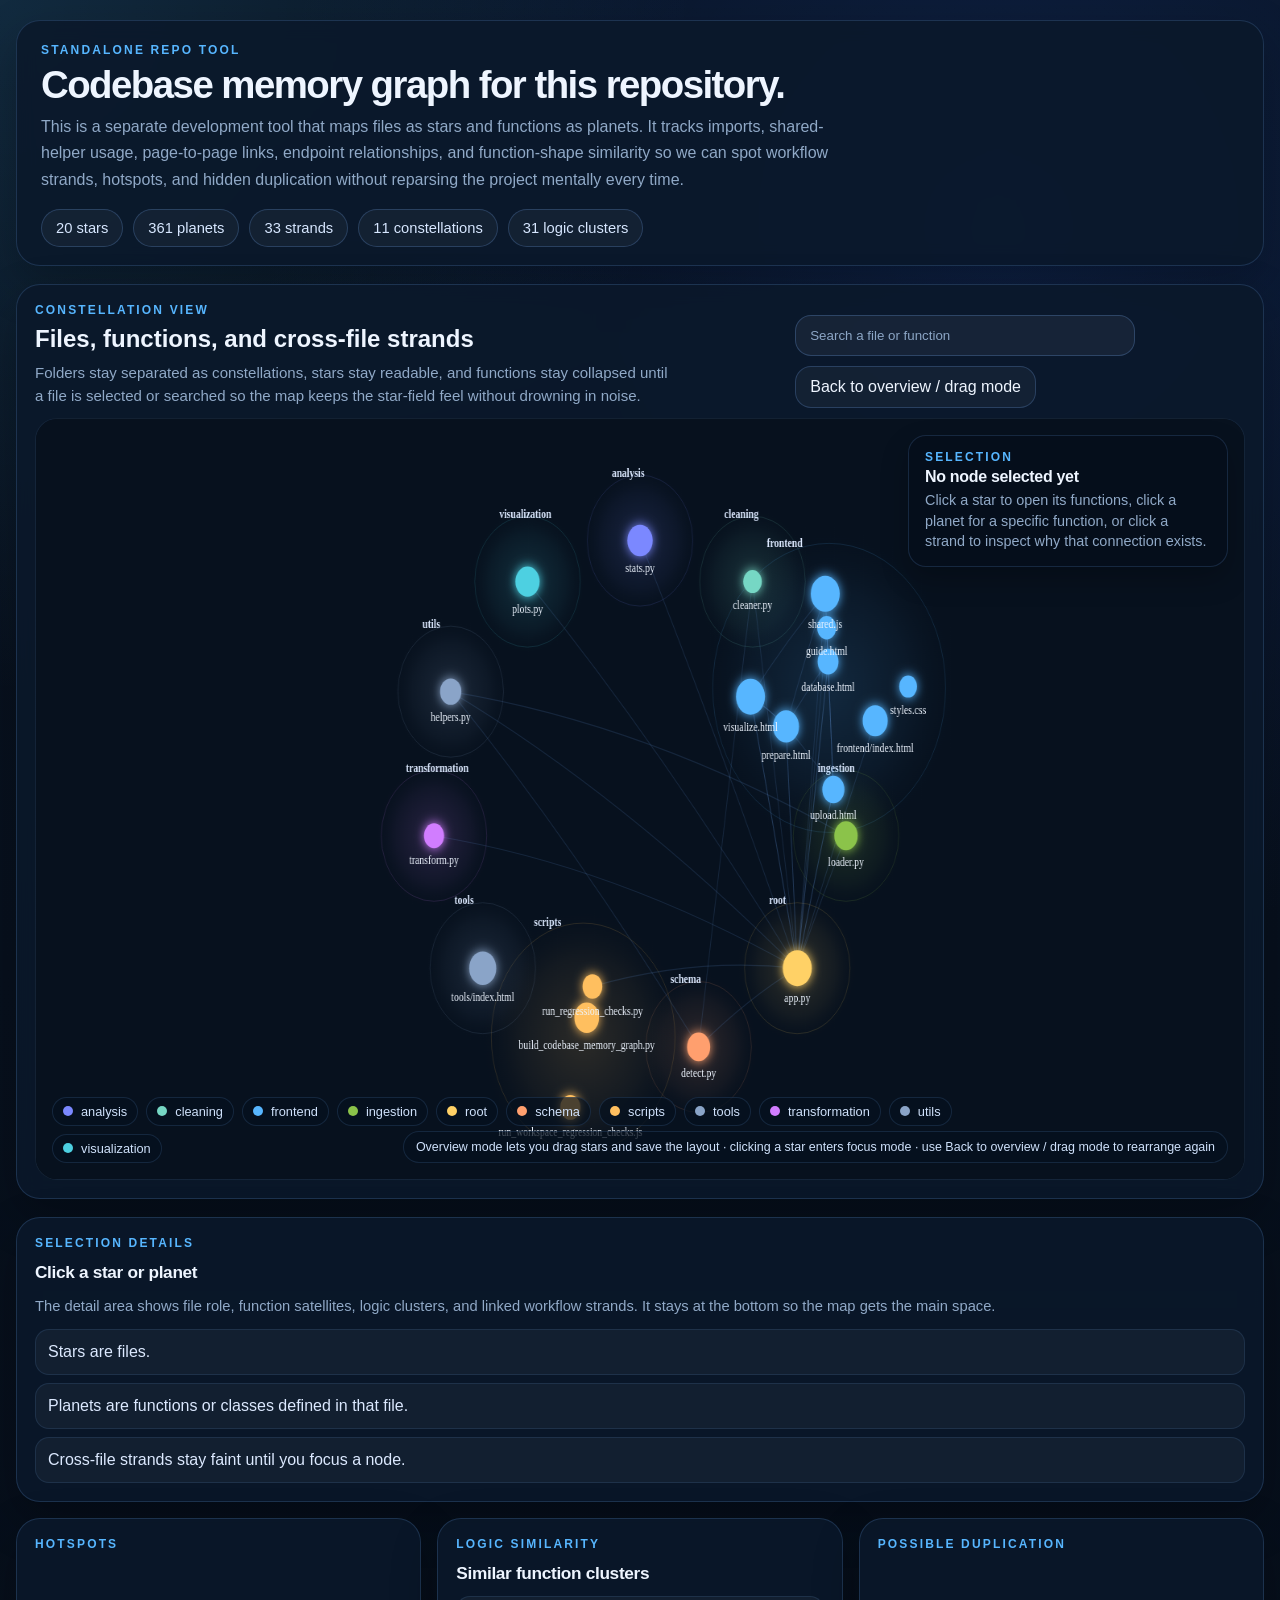
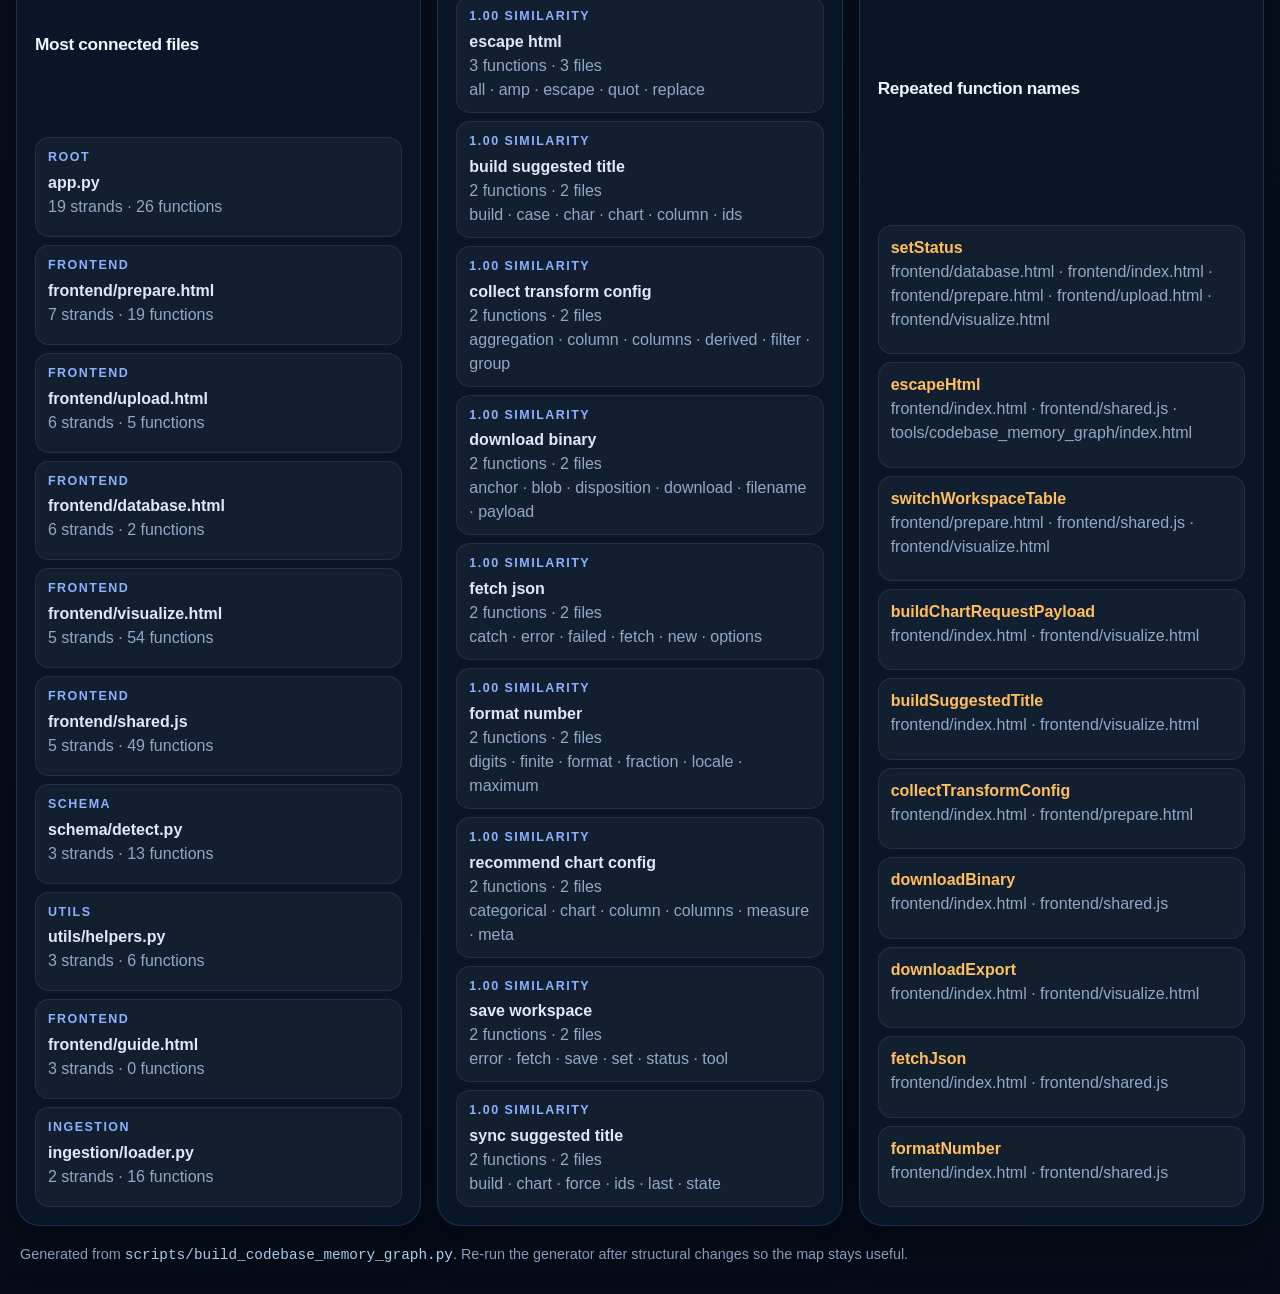
==== commit 3e386ea7: "Improve memory graph strand explanations" ====
--- a/tools/codebase_memory_graph/index.html
+++ b/tools/codebase_memory_graph/index.html
@@ -363,7 +363,7 @@
   </div>
 
   <script>
-    const GRAPH = {"files": [{"id": "analysis/stats.py", "path": "analysis/stats.py", "name": "stats.py", "folder": "analysis", "extension": ".py", "lines": 1234, "functions": [{"name": "_tokenize", "line": 9, "kind": "function", "keywords": ["str", "token", "lower", "split", "def", "for", "tokenize"], "fingerprint": ["def", "for", "lower", "split", "str", "token", "tokenize"], "stem": "tokenize"}, {"name": "_round_nested", "line": 13, "kind": "function", "keywords": ["round", "isinstance", "nested", "any", "for", "key", "def", "float"], "fingerprint": ["any", "def", "float", "for", "isinstance", "key", "nested", "round"], "stem": "round nested"}, {"name": "_is_identifier_column", "line": 23, "kind": "function", "keywords": ["series", "column", "len", "lower", "max", "name", "normalized", "nunique"], "fingerprint": ["column", "identifier", "len", "lower", "max", "name", "normalized", "nunique", "series"], "stem": "identifier column"}, {"name": "_column_matches", "line": 30, "kind": "function", "keywords": ["bool", "column", "set", "intersection", "name", "str", "terms", "tokenize"], "fingerprint": ["bool", "column", "intersection", "matches", "name", "set", "str", "terms", "tokenize"], "stem": "column matches"}, {"name": "_format_label", "line": 35, "kind": "function", "keywords": ["sub", "replace", "col", "str", "flags", "ignorecase", "label", "investigation"], "fingerprint": ["col", "flags", "format", "ignorecase", "investigation", "label", "replace", "str", "sub"], "stem": "format label"}, {"name": "_format_dimension_value", "line": 49, "kind": "function", "keywords": ["str", "islower", "isupper", "strip", "title", "any", "def", "dimension"], "fingerprint": ["any", "def", "dimension", "format", "islower", "isupper", "str", "strip", "title", "value"], "stem": "format dimension value"}, {"name": "_is_generic_generated_name", "line": 58, "kind": "function", "keywords": ["bool", "column", "name", "str", "fullmatch", "lower", "strip", "def"], "fingerprint": ["bool", "column", "def", "fullmatch", "generated", "generic", "lower", "name", "str", "strip"], "stem": "generic generated name"}, {"name": "_metric_slot_label", "line": 62, "kind": "function", "keywords": ["field", "primary", "rate", "slot", "count", "backlog", "get", "labels"], "fingerprint": ["backlog", "count", "field", "get", "label", "labels", "metric", "primary", "rate", "slot"], "stem": "metric slot label"}, {"name": "_headline_metric_label", "line": 73, "kind": "function", "keywords": ["intersection", "tokens", "pretty", "slot", "pending", "rate", "backlog", "cases"], "fingerprint": ["backlog", "cases", "headline", "intersection", "label", "metric", "pending", "pretty", "rate", "slot", "tokens"], "stem": "headline metric label"}, {"name": "_metric_choice_map", "line": 115, "kind": "function", "keywords": ["get", "metric", "str", "choices", "column", "slot", "and", "any"], "fingerprint": ["and", "any", "choice", "choices", "column", "get", "map", "metric", "slot", "str"], "stem": "metric choice map"}, {"name": "_format_value", "line": 123, "kind": "function", "keywords": ["numeric", "rstrip", "int", "digits", "float", "integer", "isna", "any"], "fingerprint": ["any", "digits", "float", "format", "int", "integer", "isna", "numeric", "rstrip", "value"], "stem": "format value"}, {"name": "_to_serializable_number", "line": 132, "kind": "function", "keywords": ["int", "numeric", "float", "digits", "integer", "isna", "round", "any"], "fingerprint": ["any", "digits", "float", "int", "integer", "isna", "number", "numeric", "round", "serializable"], "stem": "serializable number"}, {"name": "_numeric_like_ratio", "line": 141, "kind": "function", "keywords": ["float", "like", "numeric", "sample", "series", "str", "astype", "dropna"], "fingerprint": ["astype", "dropna", "float", "like", "numeric", "ratio", "sample", "series", "str"], "stem": "numeric like ratio"}, {"name": "_pick_dimension_column", "line": 149, "kind": "function", "keywords": ["column", "get", "name", "score", "generic", "int", "matches", "semantic"], "fingerprint": ["column", "dimension", "generic", "get", "int", "matches", "name", "pick", "score", "semantic"], "stem": "pick dimension column"}, {"name": "_split_detail_and_total_rows", "line": 207, "kind": "function", "keywords": ["copy", "total", "frame", "mask", "str", "astype", "column", "dimension"], "fingerprint": ["and", "astype", "column", "copy", "detail", "dimension", "frame", "mask", "split", "str", "total"], "stem": "split detail and"}, {"name": "_pick_overall_total_row", "line": 213, "kind": "function", "keywords": ["total", "all", "str", "matches", "astype", "column", "contains", "dimension"], "fingerprint": ["all", "astype", "column", "contains", "dimension", "matches", "overall", "pick", "str", "total"], "stem": "pick overall total"}, {"name": "_score_metric_candidates", "line": 234, "kind": "function", "keywords": ["get", "terms", "column", "role", "set", "weighted", "append", "str"], "fingerprint": ["append", "candidates", "column", "get", "metric", "role", "score", "set", "str", "terms", "weighted"], "stem": "score metric candidates"}, {"name": "_pick_metric_column", "line": 300, "kind": "function", "keywords": ["terms", "str", "exclude", "include", "metric", "ranked", "required", "set"], "fingerprint": ["column", "exclude", "include", "metric", "pick", "ranked", "required", "set", "str", "terms"], "stem": "pick metric column"}, {"name": "_detect_dataset_intent", "line": 320, "kind": "function", "keywords": ["append", "fields", "label", "intent", "and", "reasons", "len", "role"], "fingerprint": ["and", "append", "dataset", "detect", "fields", "intent", "label", "len", "reasons", "role"], "stem": "detect dataset intent"}, {"name": "_top_rankings", "line": 397, "kind": "function", "keywords": ["column", "secondary", "metric", "usable", "format", "row", "dimension", "str"], "fingerprint": ["column", "dimension", "format", "metric", "rankings", "row", "secondary", "str", "top", "usable"], "stem": "top rankings"}, {"name": "_find_supporting_metric", "line": 428, "kind": "function", "keywords": ["terms", "str", "exclude", "metric", "ranked", "required", "weighted", "candidates"], "fingerprint": ["candidates", "exclude", "find", "metric", "ranked", "required", "str", "supporting", "terms", "weighted"], "stem": "find supporting metric"}, {"name": "_build_consistency_checks", "line": 446, "kind": "function", "keywords": ["format", "rate", "get", "label", "numeric", "count", "series", "float"], "fingerprint": ["build", "checks", "consistency", "count", "float", "format", "get", "label", "numeric", "rate", "series"], "stem": "build consistency checks"}, {"name": "_build_anomaly_flags", "line": 541, "kind": "function", "keywords": ["series", "format", "rate", "dimension", "get", "numeric", "detail", "append"], "fingerprint": ["anomaly", "append", "build", "detail", "dimension", "flags", "format", "get", "numeric", "rate", "series"], "stem": "build anomaly flags"}, {"name": "_build_dataset_story", "line": 620, "kind": "function", "keywords": ["column", "rate", "count", "dimension", "format", "pending", "metric", "label"], "fingerprint": ["build", "column", "count", "dataset", "dimension", "format", "label", "metric", "pending", "rate", "story"], "stem": "build dataset story"}, {"name": "_top_correlation_pairs", "line": 959, "kind": "function", "keywords": ["numeric", "columns", "pairs", "left", "right", "round", "correlation", "frame"], "fingerprint": ["columns", "correlation", "frame", "left", "numeric", "pairs", "right", "round", "top"], "stem": "top correlation pairs"}, {"name": "_build_group_comparison", "line": 981, "kind": "function", "keywords": ["str", "series", "columns", "column", "dropna", "float", "round", "gaps"], "fingerprint": ["build", "column", "columns", "comparison", "dropna", "float", "gaps", "group", "round", "series", "str"], "stem": "build group comparison"}, {"name": "_build_validation_recovery", "line": 1018, "kind": "function", "keywords": ["append", "columns", "get", "len", "column", "report", "str", "numeric"], "fingerprint": ["append", "build", "column", "columns", "get", "len", "numeric", "recovery", "report", "str", "validation"], "stem": "build validation recovery"}, {"name": "build_analysis_report", "line": 1117, "kind": "function", "keywords": ["columns", "append", "name", "numeric", "get", "len", "categorical", "meta"], "fingerprint": ["analysis", "append", "build", "categorical", "columns", "get", "len", "meta", "name", "numeric", "report"], "stem": "build analysis report"}, {"name": "add_dominance_flag", "line": 555, "kind": "function", "keywords": ["series", "top", "append", "dimension", "float", "column", "share", "sorted"], "fingerprint": ["add", "append", "column", "dimension", "dominance", "flag", "float", "series", "share", "sorted", "top"], "stem": "add dominance flag"}, {"name": "choose_metric", "line": 670, "kind": "function", "keywords": ["ranked", "column", "slot", "metric", "score", "label", "append", "candidates"], "fingerprint": ["append", "candidates", "choose", "column", "label", "metric", "ranked", "score", "slot"], "stem": "choose metric"}], "classes": [], "imports": [], "helper_refs": [], "api_refs": [], "page_refs": [], "script_refs": [], "routes": []}, {"id": "app.py", "path": "app.py", "name": "app.py", "folder": "root", "extension": ".py", "lines": 755, "functions": [{"name": "_json_response", "line": 31, "kind": "function", "keywords": ["any", "code", "jsonify", "make", "payload", "safe", "status", "def"], "fingerprint": ["any", "code", "def", "json", "jsonify", "make", "payload", "response", "safe", "status"], "stem": "json response"}, {"name": "_serialize_dataset_state", "line": 35, "kind": "function", "keywords": ["report", "str", "any", "clean", "cleaning", "filename", "load", "dataset"], "fingerprint": ["any", "clean", "cleaning", "dataset", "filename", "load", "report", "serialize", "state", "str"], "stem": "serialize dataset state"}, {"name": "_resolve_dataset", "line": 50, "kind": "function", "keywords": ["dataset", "get", "state", "clean", "report", "str", "any", "payload"], "fingerprint": ["any", "clean", "dataset", "get", "payload", "report", "resolve", "state", "str"], "stem": "resolve dataset"}, {"name": "_build_transform_payload", "line": 69, "kind": "function", "keywords": ["report", "dataset", "schema", "str", "transformed", "analysis", "cleaning", "filename"], "fingerprint": ["analysis", "build", "cleaning", "dataset", "filename", "payload", "report", "schema", "str", "transform", "transformed"], "stem": "build transform payload"}, {"name": "_format_report_value", "line": 103, "kind": "function", "keywords": ["str", "rstrip", "int", "decimals", "integer", "isinstance", "any", "def"], "fingerprint": ["any", "decimals", "def", "format", "int", "integer", "isinstance", "report", "rstrip", "str", "value"], "stem": "format report value"}, {"name": "_schema_examples", "line": 113, "kind": "function", "keywords": ["column", "str", "schema", "type", "limit", "meta", "any", "def"], "fingerprint": ["any", "column", "def", "examples", "limit", "meta", "schema", "str", "type"], "stem": "schema examples"}, {"name": "_normalise_chart_items", "line": 117, "kind": "function", "keywords": ["chart", "get", "charts", "isinstance", "and", "any", "payload", "str"], "fingerprint": ["and", "any", "chart", "charts", "get", "isinstance", "items", "normalise", "payload", "str"], "stem": "normalise chart items"}, {"name": "_safe_dashboard_columns", "line": 124, "kind": "function", "keywords": ["int", "default", "error", "max", "min", "parsed", "any", "columns"], "fingerprint": ["any", "columns", "dashboard", "default", "error", "int", "max", "min", "parsed", "safe"], "stem": "safe dashboard columns"}, {"name": "_chunked", "line": 132, "kind": "function", "keywords": ["index", "size", "any", "len", "range", "str", "chunked", "def"], "fingerprint": ["any", "chunked", "def", "index", "len", "range", "size", "str"], "stem": "chunked"}, {"name": "_coerce_preview_filter_value", "line": 136, "kind": "function", "keywords": ["any", "dtype", "numeric", "raw", "series", "coerce", "api", "datetime"], "fingerprint": ["any", "api", "coerce", "datetime", "dtype", "filter", "numeric", "preview", "raw", "series"], "stem": "coerce preview filter"}, {"name": "_apply_preview_filter", "line": 144, "kind": "function", "keywords": ["get", "numeric", "filtered", "series", "condition", "coerce", "filter", "preview"], "fingerprint": ["apply", "coerce", "condition", "filter", "filtered", "get", "numeric", "preview", "series"], "stem": "apply preview filter"}, {"name": "_build_chart_bytes", "line": 177, "kind": "function", "keywords": ["chart", "str", "column", "transformed", "format", "options", "output", "schema"], "fingerprint": ["build", "bytes", "chart", "column", "format", "options", "output", "schema", "str", "transformed"], "stem": "build chart bytes"}, {"name": "index", "line": 201, "kind": "function", "keywords": ["directory", "from", "send", "any", "def", "dir", "frontend", "get"], "fingerprint": ["any", "def", "dir", "directory", "from", "frontend", "get", "index", "send"], "stem": "index", "routes": ["/"], "methods": ["GET"], "serves": "frontend/upload.html"}, {"name": "prepare_page", "line": 206, "kind": "function", "keywords": ["directory", "from", "prepare", "send", "any", "def", "dir", "frontend"], "fingerprint": ["any", "def", "dir", "directory", "from", "frontend", "page", "prepare", "send"], "stem": "prepare page", "routes": ["/prepare"], "methods": ["GET"], "serves": "frontend/prepare.html"}, {"name": "database_page", "line": 211, "kind": "function", "keywords": ["database", "directory", "from", "send", "any", "def", "dir", "frontend"], "fingerprint": ["any", "database", "def", "dir", "directory", "from", "frontend", "page", "send"], "stem": "database page", "routes": ["/database"], "methods": ["GET"], "serves": "frontend/database.html"}, {"name": "guide_page", "line": 216, "kind": "function", "keywords": ["directory", "from", "guide", "send", "any", "def", "dir", "frontend"], "fingerprint": ["any", "def", "dir", "directory", "from", "frontend", "guide", "page", "send"], "stem": "guide page", "routes": ["/guide"], "methods": ["GET"], "serves": "frontend/guide.html"}, {"name": "visualize_page", "line": 221, "kind": "function", "keywords": ["directory", "from", "send", "visualize", "any", "def", "dir", "frontend"], "fingerprint": ["any", "def", "dir", "directory", "from", "frontend", "page", "send", "visualize"], "stem": "visualize page", "routes": ["/visualize"], "methods": ["GET"], "serves": "frontend/visualize.html"}, {"name": "health", "line": 226, "kind": "function", "keywords": ["response", "any", "def", "get", "health", "json", "status"], "fingerprint": ["any", "def", "get", "health", "json", "response", "status"], "stem": "health", "routes": ["/health"], "methods": ["GET"]}, {"name": "upload_dataset", "line": 231, "kind": "function", "keywords": ["report", "clean", "load", "schema", "dataset", "cleaning", "raw", "filename"], "fingerprint": ["clean", "cleaning", "dataset", "filename", "load", "raw", "report", "schema", "upload"], "stem": "upload dataset", "routes": ["/api/upload"], "methods": ["POST"]}, {"name": "transform_dataset", "line": 281, "kind": "function", "keywords": ["get", "payload", "report", "dataset", "error", "response", "clean", "cleaning"], "fingerprint": ["clean", "cleaning", "dataset", "error", "get", "payload", "report", "response", "transform"], "stem": "transform dataset", "routes": ["/api/transform"], "methods": ["POST"]}, {"name": "visualize_dataset", "line": 300, "kind": "function", "keywords": ["chart", "get", "column", "type", "transformed", "payload", "schema", "options"], "fingerprint": ["chart", "column", "dataset", "get", "options", "payload", "schema", "transformed", "type", "visualize"], "stem": "visualize dataset", "routes": ["/api/visualize"], "methods": ["POST"]}, {"name": "filtered_preview", "line": 354, "kind": "function", "keywords": ["preview", "get", "filter", "filtered", "apply", "error", "int", "payload"], "fingerprint": ["apply", "error", "filter", "filtered", "get", "int", "payload", "preview"], "stem": "filtered preview", "routes": ["/api/preview"], "methods": ["POST"]}, {"name": "export_dataset", "line": 375, "kind": "function", "keywords": ["get", "csv", "output", "stem", "bytes", "download", "error", "filename"], "fingerprint": ["bytes", "csv", "dataset", "download", "error", "export", "filename", "get", "output", "stem"], "stem": "export dataset", "routes": ["/api/export/dataset"], "methods": ["POST"]}, {"name": "export_chart", "line": 403, "kind": "function", "keywords": ["chart", "get", "column", "payload", "transformed", "type", "bytes", "format"], "fingerprint": ["bytes", "chart", "column", "export", "format", "get", "payload", "transformed", "type"], "stem": "export chart", "routes": ["/api/export/chart"], "methods": ["POST"]}, {"name": "export_dashboard", "line": 444, "kind": "function", "keywords": ["chart", "get", "dashboard", "page", "columns", "charts", "axis", "index"], "fingerprint": ["axis", "chart", "charts", "columns", "dashboard", "export", "get", "index", "page"], "stem": "export dashboard", "routes": ["/api/export/dashboard"], "methods": ["POST"]}, {"name": "export_report", "line": 551, "kind": "function", "keywords": ["get", "report", "append", "lines", "extend", "chart", "join", "format"], "fingerprint": ["append", "chart", "export", "extend", "format", "get", "join", "lines", "report"], "stem": "export report", "routes": ["/api/export/report"], "methods": ["POST"]}], "classes": [], "imports": ["analysis/stats.py", "cleaning/cleaner.py", "frontend/database.html", "frontend/guide.html", "frontend/prepare.html", "frontend/upload.html", "frontend/visualize.html", "ingestion/loader.py", "schema/detect.py", "transformation/transform.py", "utils/helpers.py", "visualization/plots.py"], "helper_refs": [], "api_refs": [], "page_refs": [], "script_refs": [], "routes": [{"name": "index", "line": 201, "kind": "function", "keywords": ["directory", "from", "send", "any", "def", "dir", "frontend", "get"], "fingerprint": ["any", "def", "dir", "directory", "from", "frontend", "get", "index", "send"], "stem": "index", "routes": ["/"], "methods": ["GET"], "serves": "frontend/upload.html"}, {"name": "prepare_page", "line": 206, "kind": "function", "keywords": ["directory", "from", "prepare", "send", "any", "def", "dir", "frontend"], "fingerprint": ["any", "def", "dir", "directory", "from", "frontend", "page", "prepare", "send"], "stem": "prepare page", "routes": ["/prepare"], "methods": ["GET"], "serves": "frontend/prepare.html"}, {"name": "database_page", "line": 211, "kind": "function", "keywords": ["database", "directory", "from", "send", "any", "def", "dir", "frontend"], "fingerprint": ["any", "database", "def", "dir", "directory", "from", "frontend", "page", "send"], "stem": "database page", "routes": ["/database"], "methods": ["GET"], "serves": "frontend/database.html"}, {"name": "guide_page", "line": 216, "kind": "function", "keywords": ["directory", "from", "guide", "send", "any", "def", "dir", "frontend"], "fingerprint": ["any", "def", "dir", "directory", "from", "frontend", "guide", "page", "send"], "stem": "guide page", "routes": ["/guide"], "methods": ["GET"], "serves": "frontend/guide.html"}, {"name": "visualize_page", "line": 221, "kind": "function", "keywords": ["directory", "from", "send", "visualize", "any", "def", "dir", "frontend"], "fingerprint": ["any", "def", "dir", "directory", "from", "frontend", "page", "send", "visualize"], "stem": "visualize page", "routes": ["/visualize"], "methods": ["GET"], "serves": "frontend/visualize.html"}, {"name": "health", "line": 226, "kind": "function", "keywords": ["response", "any", "def", "get", "health", "json", "status"], "fingerprint": ["any", "def", "get", "health", "json", "response", "status"], "stem": "health", "routes": ["/health"], "methods": ["GET"]}, {"name": "upload_dataset", "line": 231, "kind": "function", "keywords": ["report", "clean", "load", "schema", "dataset", "cleaning", "raw", "filename"], "fingerprint": ["clean", "cleaning", "dataset", "filename", "load", "raw", "report", "schema", "upload"], "stem": "upload dataset", "routes": ["/api/upload"], "methods": ["POST"]}, {"name": "transform_dataset", "line": 281, "kind": "function", "keywords": ["get", "payload", "report", "dataset", "error", "response", "clean", "cleaning"], "fingerprint": ["clean", "cleaning", "dataset", "error", "get", "payload", "report", "response", "transform"], "stem": "transform dataset", "routes": ["/api/transform"], "methods": ["POST"]}, {"name": "visualize_dataset", "line": 300, "kind": "function", "keywords": ["chart", "get", "column", "type", "transformed", "payload", "schema", "options"], "fingerprint": ["chart", "column", "dataset", "get", "options", "payload", "schema", "transformed", "type", "visualize"], "stem": "visualize dataset", "routes": ["/api/visualize"], "methods": ["POST"]}, {"name": "filtered_preview", "line": 354, "kind": "function", "keywords": ["preview", "get", "filter", "filtered", "apply", "error", "int", "payload"], "fingerprint": ["apply", "error", "filter", "filtered", "get", "int", "payload", "preview"], "stem": "filtered preview", "routes": ["/api/preview"], "methods": ["POST"]}, {"name": "export_dataset", "line": 375, "kind": "function", "keywords": ["get", "csv", "output", "stem", "bytes", "download", "error", "filename"], "fingerprint": ["bytes", "csv", "dataset", "download", "error", "export", "filename", "get", "output", "stem"], "stem": "export dataset", "routes": ["/api/export/dataset"], "methods": ["POST"]}, {"name": "export_chart", "line": 403, "kind": "function", "keywords": ["chart", "get", "column", "payload", "transformed", "type", "bytes", "format"], "fingerprint": ["bytes", "chart", "column", "export", "format", "get", "payload", "transformed", "type"], "stem": "export chart", "routes": ["/api/export/chart"], "methods": ["POST"]}, {"name": "export_dashboard", "line": 444, "kind": "function", "keywords": ["chart", "get", "dashboard", "page", "columns", "charts", "axis", "index"], "fingerprint": ["axis", "chart", "charts", "columns", "dashboard", "export", "get", "index", "page"], "stem": "export dashboard", "routes": ["/api/export/dashboard"], "methods": ["POST"]}, {"name": "export_report", "line": 551, "kind": "function", "keywords": ["get", "report", "append", "lines", "extend", "chart", "join", "format"], "fingerprint": ["append", "chart", "export", "extend", "format", "get", "join", "lines", "report"], "stem": "export report", "routes": ["/api/export/report"], "methods": ["POST"]}]}, {"id": "cleaning/cleaner.py", "path": "cleaning/cleaner.py", "name": "cleaner.py", "folder": "cleaning", "extension": ".py", "lines": 73, "functions": [{"name": "clean_dataframe", "line": 10, "kind": "function", "keywords": ["column", "cleaned", "missing", "fill", "report", "int", "str", "append"], "fingerprint": ["append", "clean", "cleaned", "column", "dataframe", "fill", "int", "missing", "report", "str"], "stem": "clean dataframe"}], "classes": [], "imports": ["schema/detect.py"], "helper_refs": [], "api_refs": [], "page_refs": [], "script_refs": [], "routes": []}, {"id": "frontend/database.html", "path": "frontend/database.html", "name": "database.html", "folder": "frontend", "extension": ".html", "lines": 212, "functions": [{"name": "setStatus", "kind": "function", "line": 11, "keywords": ["message", "status", "content", "ids", "set"], "fingerprint": ["content", "ids", "message", "set", "status"], "stem": "set status"}, {"name": "renderSelectedFile", "kind": "function", "line": 15, "keywords": ["ids", "name", "selected", "content", "export", "files", "input", "render"], "fingerprint": ["content", "export", "file", "files", "ids", "input", "name", "render", "selected"], "stem": "render selected file"}], "classes": [], "imports": ["frontend/shared.js"], "helper_refs": ["fetchJson", "saveSession"], "api_refs": ["/api/upload"], "page_refs": ["/prepare", "/static/styles.css"], "script_refs": ["frontend/shared.js"], "routes": []}, {"id": "frontend/guide.html", "path": "frontend/guide.html", "name": "guide.html", "folder": "frontend", "extension": ".html", "lines": 124, "functions": [], "classes": [], "imports": [], "helper_refs": [], "api_refs": [], "page_refs": ["/database", "/static/styles.css"], "script_refs": [], "routes": []}, {"id": "frontend/index.html", "path": "frontend/index.html", "name": "frontend/index.html", "folder": "frontend", "extension": ".html", "lines": 1607, "functions": [{"name": "setStatus", "kind": "function", "line": 48, "keywords": ["message", "status", "content", "ids", "set"], "fingerprint": ["content", "ids", "message", "set", "status"], "stem": "set status"}, {"name": "setRecommendation", "kind": "function", "line": 50, "keywords": ["message", "recommendation", "content", "ids", "set"], "fingerprint": ["content", "ids", "message", "recommendation", "set"], "stem": "set recommendation"}, {"name": "escapeHtml", "kind": "function", "line": 54, "keywords": ["all", "replace", "amp", "escape", "quot"], "fingerprint": ["all", "amp", "escape", "html", "quot", "replace"], "stem": "escape html"}, {"name": "formatNumber", "kind": "function", "line": 63, "keywords": ["digits", "numeric", "undefined", "finite", "format", "fraction", "locale", "maximum"], "fingerprint": ["digits", "finite", "format", "fraction", "locale", "maximum", "number", "numeric", "undefined"], "stem": "format number"}, {"name": "truncateValue", "kind": "function", "line": 70, "keywords": ["compact", "limit", "length", "replace", "slice", "trim", "truncate"], "fingerprint": ["compact", "length", "limit", "replace", "slice", "trim", "truncate", "value"], "stem": "truncate value"}, {"name": "setChartDownloadState", "kind": "function", "line": 76, "keywords": ["chart", "enabled", "actions", "download", "hidden", "ids", "set", "state"], "fingerprint": ["actions", "chart", "download", "enabled", "hidden", "ids", "set", "state"], "stem": "set chart download"}, {"name": "buildSuggestedTitle", "kind": "function", "line": 80, "keywords": ["ids", "chart", "type", "column", "build", "case", "char", "slice"], "fingerprint": ["build", "case", "char", "chart", "column", "ids", "slice", "suggested", "title", "type"], "stem": "build suggested title"}, {"name": "syncSuggestedTitle", "kind": "function", "line": 85, "keywords": ["title", "suggested", "chart", "ids", "force", "last", "state", "build"], "fingerprint": ["build", "chart", "force", "ids", "last", "state", "suggested", "sync", "title"], "stem": "sync suggested title"}, {"name": "populateSelect", "kind": "function", "line": 94, "keywords": ["option", "select", "column", "columns", "previous", "empty", "include", "append"], "fingerprint": ["append", "column", "columns", "empty", "include", "option", "populate", "previous", "select"], "stem": "populate select"}, {"name": "populateMultiSelect", "kind": "function", "line": 106, "keywords": ["option", "select", "column", "columns", "previous", "selected", "append", "child"], "fingerprint": ["append", "child", "column", "columns", "multi", "option", "populate", "previous", "select", "selected"], "stem": "populate multi select"}, {"name": "renderSchema", "kind": "function", "line": 118, "keywords": ["meta", "schema", "column", "row", "warnings", "aggregation", "body", "escape"], "fingerprint": ["aggregation", "body", "column", "escape", "meta", "render", "row", "schema", "warnings"], "stem": "render schema"}, {"name": "getColumnsForTypes", "kind": "function", "line": 136, "keywords": ["types", "meta", "name", "schema", "columns", "entries", "filter", "for"], "fingerprint": ["columns", "entries", "filter", "for", "get", "meta", "name", "schema", "types"], "stem": "get columns for"}, {"name": "getColumnsForRoles", "kind": "function", "line": 142, "keywords": ["allowed", "meta", "roles", "types", "includes", "name", "schema", "columns"], "fingerprint": ["allowed", "columns", "for", "get", "includes", "meta", "name", "roles", "schema", "types"], "stem": "get columns for"}, {"name": "uniqueColumns", "kind": "function", "line": 148, "keywords": ["columns", "new", "set", "unique"], "fingerprint": ["columns", "new", "set", "unique"], "stem": "unique columns"}, {"name": "getChartCompatibility", "kind": "function", "line": 152, "keywords": ["columns", "numeric", "for", "schema", "chart", "categorical", "concat", "get"], "fingerprint": ["categorical", "chart", "columns", "compatibility", "concat", "for", "get", "numeric", "schema"], "stem": "get chart compatibility"}, {"name": "syncChartControls", "kind": "function", "line": 219, "keywords": ["column", "compatibility", "ids", "columns", "previous", "chart", "includes", "optional"], "fingerprint": ["chart", "column", "columns", "compatibility", "controls", "ids", "includes", "optional", "previous", "sync"], "stem": "sync chart controls"}, {"name": "ensureChartSelectionValid", "kind": "function", "line": 251, "keywords": ["chart", "valid", "compatibility", "has", "ids", "columns", "the", "column"], "fingerprint": ["chart", "column", "columns", "compatibility", "ensure", "has", "ids", "selection", "the", "valid"], "stem": "ensure chart selection"}, {"name": "recommendChartConfig", "kind": "function", "line": 266, "keywords": ["chart", "columns", "numeric", "measure", "column", "categorical", "meta", "type"], "fingerprint": ["categorical", "chart", "column", "columns", "config", "measure", "meta", "numeric", "recommend", "type"], "stem": "recommend chart config"}, {"name": "applyRecommendedChart", "kind": "function", "line": 337, "keywords": ["recommendation", "column", "chart", "ids", "option", "type", "from", "options"], "fingerprint": ["apply", "chart", "column", "from", "ids", "option", "options", "recommendation", "recommended", "type"], "stem": "apply recommended chart"}, {"name": "renderPreview", "kind": "function", "line": 354, "keywords": ["preview", "rows", "ids", "head", "row", "append", "child", "column"], "fingerprint": ["append", "child", "column", "head", "ids", "preview", "render", "row", "rows"], "stem": "render preview"}, {"name": "renderAnalysis", "kind": "function", "line": 384, "keywords": ["div", "span", "escape", "analysis", "group", "format", "summary", "comparison"], "fingerprint": ["analysis", "comparison", "div", "escape", "format", "group", "render", "span", "summary"], "stem": "render analysis"}, {"name": "updateColumnControls", "kind": "function", "line": 485, "keywords": ["columns", "ids", "populate", "select", "schema", "column", "derived", "aggregation"], "fingerprint": ["aggregation", "column", "columns", "controls", "derived", "ids", "populate", "schema", "select", "update"], "stem": "update column controls"}, {"name": "collectTransformConfig", "kind": "function", "line": 497, "keywords": ["ids", "derived", "columns", "column", "filter", "group", "selected", "aggregation"], "fingerprint": ["aggregation", "collect", "column", "columns", "config", "derived", "filter", "group", "ids", "selected", "transform"], "stem": "collect transform config"}, {"name": "buildChartRequestPayload", "kind": "function", "line": 520, "keywords": ["chart", "ids", "column", "dataset", "state", "config", "format", "title"], "fingerprint": ["build", "chart", "column", "config", "dataset", "format", "ids", "request", "state", "title"], "stem": "build chart request"}, {"name": "fetchJson", "kind": "function", "line": 533, "keywords": ["response", "error", "fetch", "options", "url", "catch", "failed", "new"], "fingerprint": ["catch", "error", "failed", "fetch", "json", "new", "options", "response", "url"], "stem": "fetch json"}, {"name": "applyTransformPreview", "kind": "function", "line": 540, "keywords": ["state", "dataset", "chart", "payload", "preview", "set", "last", "render"], "fingerprint": ["apply", "chart", "dataset", "last", "payload", "preview", "render", "set", "state", "transform"], "stem": "apply transform preview"}, {"name": "downloadBinary", "kind": "function", "line": 635, "keywords": ["response", "url", "anchor", "filename", "payload", "blob", "disposition", "download"], "fingerprint": ["anchor", "binary", "blob", "disposition", "download", "filename", "payload", "response", "url"], "stem": "download binary"}, {"name": "downloadExport", "kind": "function", "line": 657, "keywords": ["dataset", "set", "state", "export", "format", "status", "config", "download"], "fingerprint": ["config", "dataset", "download", "export", "format", "set", "state", "status"], "stem": "download export"}], "classes": [], "imports": [], "helper_refs": [], "api_refs": ["/api/export/chart", "/api/export/dataset", "/api/export/report", "/api/transform", "/api/upload", "/api/visualize"], "page_refs": [], "script_refs": [], "routes": []}, {"id": "frontend/prepare.html", "path": "frontend/prepare.html", "name": "prepare.html", "folder": "frontend", "extension": ".html", "lines": 697, "functions": [{"name": "setStatus", "kind": "arrow", "line": 41, "keywords": ["table", "workspace", "ids", "panel", "status", "message", "meta", "render"], "fingerprint": ["ids", "message", "meta", "panel", "render", "set", "status", "table", "workspace"], "stem": "set status"}, {"name": "renderTableWorkspace", "kind": "function", "line": 43, "keywords": ["table", "workspace", "ids", "panel", "meta", "render", "switch", "tabs"], "fingerprint": ["ids", "meta", "panel", "render", "switch", "table", "tabs", "workspace"], "stem": "render table workspace"}, {"name": "switchWorkspaceTable", "kind": "function", "line": 53, "keywords": ["table", "switch", "workspace", "state", "tool", "window"], "fingerprint": ["state", "switch", "table", "tool", "window", "workspace"], "stem": "switch workspace table"}, {"name": "updateColumnControls", "kind": "function", "line": 57, "keywords": ["columns", "ids", "populate", "select", "tool", "window", "column", "derived"], "fingerprint": ["column", "columns", "controls", "derived", "ids", "populate", "select", "tool", "update", "window"], "stem": "update column controls"}, {"name": "cloneConfig", "kind": "function", "line": 67, "keywords": ["config", "clone", "parse", "stringify"], "fingerprint": ["clone", "config", "parse", "stringify"], "stem": "clone config"}, {"name": "configsEqual", "kind": "function", "line": 71, "keywords": ["clone", "config", "left", "right", "stringify", "configs", "equal"], "fingerprint": ["clone", "config", "configs", "equal", "left", "right", "stringify"], "stem": "configs equal"}, {"name": "configHasChanges", "kind": "function", "line": 75, "keywords": ["next", "length", "config", "columns", "aggregations", "boolean", "changes", "derived"], "fingerprint": ["aggregations", "boolean", "changes", "columns", "config", "derived", "has", "length", "next"], "stem": "config has changes"}, {"name": "buildHistoryLabel", "kind": "function", "line": 86, "keywords": ["config", "length", "parts", "columns", "push", "derived", "selected", "column"], "fingerprint": ["build", "column", "columns", "config", "derived", "history", "label", "length", "parts", "push", "selected"], "stem": "build history label"}, {"name": "normaliseHistoryState", "kind": "function", "line": 104, "keywords": ["history", "state", "transform", "config", "index", "current", "length", "label"], "fingerprint": ["config", "current", "history", "index", "label", "length", "normalise", "state", "transform"], "stem": "normalise history state"}, {"name": "populateControlsFromConfig", "kind": "function", "line": 120, "keywords": ["derived", "ids", "right", "filter", "next", "aggregation", "columns", "option"], "fingerprint": ["aggregation", "columns", "controls", "derived", "filter", "from", "ids", "next", "option", "populate", "right"], "stem": "populate controls from"}, {"name": "renderHistory", "kind": "function", "line": 145, "keywords": ["history", "index", "active", "button", "ids", "entry", "transform", "dataset"], "fingerprint": ["active", "button", "dataset", "entry", "history", "ids", "index", "render", "transform"], "stem": "render history"}, {"name": "renderQualityCenter", "kind": "function", "line": 173, "keywords": ["meta", "entries", "name", "role", "empty", "schema", "validation", "concat"], "fingerprint": ["center", "concat", "empty", "entries", "meta", "name", "quality", "render", "role", "schema", "validation"], "stem": "render quality center"}, {"name": "summarizeRoleExamples", "kind": "function", "line": 185, "keywords": ["entries", "count", "extra", "length", "names", "role", "advice", "label"], "fingerprint": ["advice", "count", "entries", "examples", "extra", "label", "length", "names", "role", "summarize"], "stem": "summarize role examples"}, {"name": "renderSession", "kind": "function", "line": 245, "keywords": ["state", "render", "schema", "analysis", "dataset", "ids", "shape", "tool"], "fingerprint": ["analysis", "dataset", "ids", "render", "schema", "session", "shape", "state", "tool"], "stem": "render session"}, {"name": "renderFilteredPreview", "kind": "function", "line": 264, "keywords": ["preview", "ids", "sort", "column", "rows", "tool", "window", "search"], "fingerprint": ["column", "filtered", "ids", "preview", "render", "rows", "search", "sort", "tool", "window"], "stem": "render filtered preview"}, {"name": "collectTransformConfig", "kind": "function", "line": 281, "keywords": ["ids", "derived", "columns", "column", "filter", "group", "selected", "aggregation"], "fingerprint": ["aggregation", "collect", "column", "columns", "config", "derived", "filter", "group", "ids", "selected", "transform"], "stem": "collect transform config"}, {"name": "applyTransformConfig", "kind": "function", "line": 304, "keywords": ["config", "apply", "options", "transform"], "fingerprint": ["apply", "config", "options", "transform"], "stem": "apply transform config"}, {"name": "restoreHistory", "kind": "function", "line": 349, "keywords": ["index", "history", "entry", "transform", "case", "config", "label", "lower"], "fingerprint": ["case", "config", "entry", "history", "index", "label", "lower", "restore", "transform"], "stem": "restore history"}, {"name": "saveWorkspace", "kind": "function", "line": 362, "keywords": ["error", "fetch", "save", "set", "status", "tool", "window", "workspace"], "fingerprint": ["error", "fetch", "save", "set", "status", "tool", "window", "workspace"], "stem": "save workspace"}], "classes": [], "imports": ["frontend/shared.js"], "helper_refs": ["escapeHtml", "fetchJson", "filterPreviewRows", "formatNumber", "getPreviewColumns", "populateMultiSelect", "populateSelect", "renderAnalysis", "renderDatasetExplanation", "renderPreview", "renderSchema", "renderWorkspaceTablePanel", "requireSession", "saveSession", "saveWorkspaceFlow", "setStatusText", "summarizePreviewColumns", "switchWorkspaceTable"], "api_refs": ["/api/transform"], "page_refs": ["/static/styles.css", "/visualize"], "script_refs": ["frontend/shared.js"], "routes": []}, {"id": "frontend/shared.js", "path": "frontend/shared.js", "name": "shared.js", "folder": "frontend", "extension": ".js", "lines": 1279, "functions": [{"name": "cloneJson", "kind": "function", "line": 22, "keywords": ["fallback", "catch", "clone", "parse", "stringify", "try", "undefined"], "fingerprint": ["catch", "clone", "fallback", "json", "parse", "stringify", "try", "undefined"], "stem": "clone json"}, {"name": "buildTableRecord", "kind": "function", "line": 31, "keywords": ["record", "build", "table"], "fingerprint": ["build", "record", "table"], "stem": "build table record"}, {"name": "mirrorActiveTableIntoSession", "kind": "function", "line": 56, "keywords": ["session", "table", "active", "next", "tables", "field", "analysis", "dataset"], "fingerprint": ["active", "analysis", "dataset", "field", "mirror", "next", "session", "table", "tables"], "stem": "mirror active table"}, {"name": "syncActiveTableIntoSession", "kind": "function", "line": 80, "keywords": ["table", "session", "dataset", "state", "next", "active", "field", "tables"], "fingerprint": ["active", "dataset", "field", "next", "session", "state", "sync", "table", "tables"], "stem": "sync active table"}, {"name": "createMultiTableSession", "kind": "function", "line": 110, "keywords": ["create", "multi", "options", "session", "table", "tables"], "fingerprint": ["create", "multi", "options", "session", "table", "tables"], "stem": "create multi table"}, {"name": "getWorkspaceTables", "kind": "function", "line": 125, "keywords": ["session", "tables", "get", "workspace"], "fingerprint": ["get", "session", "tables", "workspace"], "stem": "get workspace tables"}, {"name": "getActiveTableRecord", "kind": "function", "line": 129, "keywords": ["table", "tables", "active", "session", "get", "find", "length", "record"], "fingerprint": ["active", "find", "get", "length", "record", "session", "table", "tables"], "stem": "get active table"}, {"name": "setActiveTable", "kind": "function", "line": 136, "keywords": ["session", "table", "active", "current", "tables", "into", "synced", "length"], "fingerprint": ["active", "current", "into", "length", "session", "set", "synced", "table", "tables"], "stem": "set active table"}, {"name": "replaceSessionState", "kind": "function", "line": 145, "keywords": ["state", "target", "session", "next", "key", "assign", "delete", "each"], "fingerprint": ["assign", "delete", "each", "key", "next", "replace", "session", "state", "target"], "stem": "replace session state"}, {"name": "setStatusText", "kind": "function", "line": 156, "keywords": ["target", "message", "content", "set", "status"], "fingerprint": ["content", "message", "set", "status", "target", "text"], "stem": "set status text"}, {"name": "renderWorkspaceTablePanel", "kind": "function", "line": 162, "keywords": ["panel", "meta", "render", "session", "switch", "table", "tabs", "workspace"], "fingerprint": ["meta", "panel", "render", "session", "switch", "table", "tabs", "workspace"], "stem": "render workspace table"}, {"name": "switchWorkspaceTable", "kind": "function", "line": 199, "keywords": ["table", "reload", "state", "switch", "workspace"], "fingerprint": ["reload", "state", "switch", "table", "workspace"], "stem": "switch workspace table"}, {"name": "ensureDatasetState", "kind": "function", "line": 209, "keywords": ["state", "config", "dataset", "ensure", "fetch", "fetcher"], "fingerprint": ["config", "dataset", "ensure", "fetch", "fetcher", "state"], "stem": "ensure dataset state"}, {"name": "saveWorkspaceFlow", "kind": "function", "line": 231, "keywords": ["fetch", "fetcher", "flow", "last", "page", "prepare", "save", "set"], "fingerprint": ["fetch", "fetcher", "flow", "last", "page", "prepare", "save", "set", "workspace"], "stem": "save workspace flow"}, {"name": "stripChartBinary", "kind": "function", "line": 245, "keywords": ["chart", "clone", "delete", "binary", "mime", "strip", "type", "url"], "fingerprint": ["binary", "chart", "clone", "delete", "mime", "strip", "type", "url"], "stem": "strip chart binary"}, {"name": "createStorageSafeSession", "kind": "function", "line": 253, "keywords": ["session", "table", "chart", "next", "synced", "dataset", "state", "charts"], "fingerprint": ["chart", "charts", "create", "dataset", "next", "safe", "session", "state", "storage", "synced", "table"], "stem": "create storage safe"}, {"name": "createMinimalSession", "kind": "function", "line": 287, "keywords": ["chart", "session", "synced", "table", "config", "transform", "column", "dashboard"], "fingerprint": ["chart", "column", "config", "create", "dashboard", "minimal", "session", "synced", "table", "transform"], "stem": "create minimal session"}, {"name": "normalizeSessionShape", "kind": "function", "line": 363, "keywords": ["session", "next", "table", "dashboard", "tables", "active", "columns", "last"], "fingerprint": ["active", "columns", "dashboard", "last", "next", "normalize", "session", "shape", "table", "tables"], "stem": "normalize session shape"}, {"name": "saveSession", "kind": "function", "line": 383, "keywords": ["session", "storage", "catch", "create", "error", "key", "local", "set"], "fingerprint": ["catch", "create", "error", "key", "local", "save", "session", "set", "storage"], "stem": "save session"}, {"name": "loadSession", "kind": "function", "line": 395, "keywords": ["session", "storage", "catch", "get", "key", "load", "local", "normalize"], "fingerprint": ["catch", "get", "key", "load", "local", "normalize", "session", "storage"], "stem": "load session"}, {"name": "clearSession", "kind": "function", "line": 403, "keywords": ["storage", "clear", "key", "local", "remove", "session"], "fingerprint": ["clear", "key", "local", "remove", "session", "storage"], "stem": "clear session"}, {"name": "loadWorkspaces", "kind": "function", "line": 407, "keywords": ["workspace", "session", "last", "page", "parsed", "workspaces", "catch", "get"], "fingerprint": ["catch", "get", "last", "load", "page", "parsed", "session", "workspace", "workspaces"], "stem": "load workspaces"}, {"name": "saveWorkspaces", "kind": "function", "line": 421, "keywords": ["workspaces", "key", "local", "save", "set", "storage", "stringify"], "fingerprint": ["key", "local", "save", "set", "storage", "stringify", "workspaces"], "stem": "save workspaces"}, {"name": "createWorkspaceSnapshot", "kind": "function", "line": 425, "keywords": ["session", "synced", "table", "chart", "config", "dataset", "next", "charts"], "fingerprint": ["chart", "charts", "config", "create", "dataset", "next", "session", "snapshot", "synced", "table", "workspace"], "stem": "create workspace snapshot"}, {"name": "storeWorkspace", "kind": "function", "line": 476, "keywords": ["workspaces", "snapshot", "name", "session", "workspace", "create", "load", "save"], "fingerprint": ["create", "load", "name", "save", "session", "snapshot", "store", "workspace", "workspaces"], "stem": "store workspace"}, {"name": "deleteWorkspace", "kind": "function", "line": 484, "keywords": ["workspace", "workspaces", "delete", "filter", "load", "save"], "fingerprint": ["delete", "filter", "load", "save", "workspace", "workspaces"], "stem": "delete workspace"}, {"name": "getWorkspace", "kind": "function", "line": 488, "keywords": ["workspace", "find", "get", "load", "workspaces"], "fingerprint": ["find", "get", "load", "workspace", "workspaces"], "stem": "get workspace"}, {"name": "escapeHtml", "kind": "function", "line": 492, "keywords": ["all", "replace", "amp", "escape", "quot"], "fingerprint": ["all", "amp", "escape", "html", "quot", "replace"], "stem": "escape html"}, {"name": "formatNumber", "kind": "function", "line": 501, "keywords": ["digits", "numeric", "undefined", "finite", "format", "fraction", "locale", "maximum"], "fingerprint": ["digits", "finite", "format", "fraction", "locale", "maximum", "number", "numeric", "undefined"], "stem": "format number"}, {"name": "truncateValue", "kind": "function", "line": 508, "keywords": ["compact", "limit", "length", "replace", "slice", "trim", "truncate"], "fingerprint": ["compact", "length", "limit", "replace", "slice", "trim", "truncate", "value"], "stem": "truncate value"}, {"name": "humanizeFieldName", "kind": "function", "line": 514, "keywords": ["replace", "base", "col", "investigation", "state", "field", "humanize", "invsgn"], "fingerprint": ["base", "col", "field", "humanize", "investigation", "invsgn", "name", "replace", "state"], "stem": "humanize field name"}, {"name": "getPreviewColumns", "kind": "function", "line": 527, "keywords": ["rows", "columns", "get", "keys", "length", "preview"], "fingerprint": ["columns", "get", "keys", "length", "preview", "rows"], "stem": "get preview columns"}, {"name": "filterPreviewRows", "kind": "function", "line": 532, "keywords": ["rows", "filter", "options", "preview"], "fingerprint": ["filter", "options", "preview", "rows"], "stem": "filter preview rows"}, {"name": "summarizePreviewColumns", "kind": "function", "line": 565, "keywords": ["column", "columns", "map", "numeric", "unique", "format", "label", "length"], "fingerprint": ["column", "columns", "format", "label", "length", "map", "numeric", "preview", "summarize", "unique"], "stem": "summarize preview columns"}, {"name": "populateSelect", "kind": "function", "line": 585, "keywords": ["option", "select", "column", "columns", "previous", "empty", "include", "append"], "fingerprint": ["append", "column", "columns", "empty", "include", "option", "populate", "previous", "select"], "stem": "populate select"}, {"name": "populateMultiSelect", "kind": "function", "line": 597, "keywords": ["option", "select", "column", "columns", "previous", "selected", "append", "child"], "fingerprint": ["append", "child", "column", "columns", "multi", "option", "populate", "previous", "select", "selected"], "stem": "populate multi select"}, {"name": "renderSchema", "kind": "function", "line": 609, "keywords": ["meta", "column", "row", "schema", "tbody", "warnings", "aggregation", "escape"], "fingerprint": ["aggregation", "column", "escape", "meta", "render", "row", "schema", "tbody", "warnings"], "stem": "render schema"}, {"name": "renderPreview", "kind": "function", "line": 627, "keywords": ["rows", "head", "meta", "row", "append", "body", "child", "column"], "fingerprint": ["append", "body", "child", "column", "head", "meta", "preview", "render", "row", "rows"], "stem": "render preview"}, {"name": "renderDatasetExplanation", "kind": "function", "line": 662, "keywords": ["name", "count", "fields", "div", "choice", "length", "map", "dimension"], "fingerprint": ["choice", "count", "dataset", "dimension", "div", "explanation", "fields", "length", "map", "name", "render"], "stem": "render dataset explanation"}, {"name": "renderAnalysis", "kind": "function", "line": 804, "keywords": ["div", "escape", "span", "story", "analysis", "dataset", "group", "join"], "fingerprint": ["analysis", "dataset", "div", "escape", "group", "join", "render", "span", "story"], "stem": "render analysis"}, {"name": "summarizeWarnings", "kind": "function", "line": 809, "keywords": ["warnings", "summaries", "warning", "geography", "labels", "length", "used", "charts"], "fingerprint": ["charts", "geography", "labels", "length", "summaries", "summarize", "used", "warning", "warnings"], "stem": "summarize warnings"}, {"name": "getColumnsForTypes", "kind": "function", "line": 1024, "keywords": ["types", "meta", "name", "schema", "columns", "entries", "filter", "for"], "fingerprint": ["columns", "entries", "filter", "for", "get", "meta", "name", "schema", "types"], "stem": "get columns for"}, {"name": "getColumnsForRoles", "kind": "function", "line": 1030, "keywords": ["allowed", "meta", "roles", "types", "includes", "name", "schema", "columns"], "fingerprint": ["allowed", "columns", "for", "get", "includes", "meta", "name", "roles", "schema", "types"], "stem": "get columns for"}, {"name": "uniqueColumns", "kind": "function", "line": 1036, "keywords": ["columns", "new", "set", "unique"], "fingerprint": ["columns", "new", "set", "unique"], "stem": "unique columns"}, {"name": "getChartCompatibility", "kind": "function", "line": 1040, "keywords": ["columns", "numeric", "optional", "for", "row", "schema", "categorical", "chart"], "fingerprint": ["categorical", "chart", "columns", "compatibility", "for", "get", "numeric", "optional", "row", "schema"], "stem": "get chart compatibility"}, {"name": "recommendChartConfig", "kind": "function", "line": 1132, "keywords": ["chart", "column", "columns", "numeric", "measure", "categorical", "meta", "type"], "fingerprint": ["categorical", "chart", "column", "columns", "config", "measure", "meta", "numeric", "recommend", "type"], "stem": "recommend chart config"}, {"name": "fetchJson", "kind": "function", "line": 1204, "keywords": ["response", "error", "fetch", "options", "url", "catch", "failed", "new"], "fingerprint": ["catch", "error", "failed", "fetch", "json", "new", "options", "response", "url"], "stem": "fetch json"}, {"name": "downloadBinary", "kind": "function", "line": 1211, "keywords": ["response", "url", "anchor", "filename", "payload", "blob", "disposition", "download"], "fingerprint": ["anchor", "binary", "blob", "disposition", "download", "filename", "payload", "response", "url"], "stem": "download binary"}, {"name": "requireSession", "kind": "function", "line": 1233, "keywords": ["session", "redirect", "href", "load", "location", "require", "window"], "fingerprint": ["href", "load", "location", "redirect", "require", "session", "window"], "stem": "require session"}], "classes": [], "imports": [], "helper_refs": [], "api_refs": ["/api/transform"], "page_refs": [], "script_refs": [], "routes": []}, {"id": "frontend/styles.css", "path": "frontend/styles.css", "name": "styles.css", "folder": "frontend", "extension": ".css", "lines": 2180, "functions": [], "classes": [], "imports": [], "helper_refs": [], "api_refs": [], "page_refs": [], "script_refs": [], "routes": []}, {"id": "frontend/upload.html", "path": "frontend/upload.html", "name": "upload.html", "folder": "frontend", "extension": ".html", "lines": 269, "functions": [{"name": "setStatus", "kind": "function", "line": 12, "keywords": ["message", "status", "content", "ids", "set"], "fingerprint": ["content", "ids", "message", "set", "status"], "stem": "set status"}, {"name": "renderSelectedFile", "kind": "function", "line": 16, "keywords": ["files", "ids", "length", "name", "selected", "content", "from", "input"], "fingerprint": ["content", "file", "files", "from", "ids", "input", "length", "name", "render", "selected"], "stem": "render selected file"}, {"name": "renderSessionSummary", "kind": "function", "line": 27, "keywords": ["session", "ids", "button", "resume", "tool", "window", "attribute", "style"], "fingerprint": ["attribute", "button", "ids", "render", "resume", "session", "style", "summary", "tool", "window"], "stem": "render session summary"}, {"name": "renderWorkspaceList", "kind": "function", "line": 50, "keywords": ["workspace", "button", "window", "tool", "div", "saved", "delete", "workspaces"], "fingerprint": ["button", "delete", "div", "list", "render", "saved", "tool", "window", "workspace", "workspaces"], "stem": "render workspace list"}, {"name": "uploadSingleFile", "kind": "function", "line": 93, "keywords": ["payload", "dataset", "form", "config", "transform", "analysis", "chart", "dashboard"], "fingerprint": ["analysis", "chart", "config", "dashboard", "dataset", "file", "form", "payload", "single", "transform", "upload"], "stem": "upload single file"}], "classes": [], "imports": ["frontend/shared.js"], "helper_refs": ["clearSession", "createMultiTableSession", "deleteWorkspace", "escapeHtml", "fetchJson", "formatNumber", "getWorkspace", "loadSession", "loadWorkspaces", "saveSession"], "api_refs": ["/api/upload"], "page_refs": ["/database", "/guide", "/prepare", "/static/styles.css"], "script_refs": ["frontend/shared.js"], "routes": []}, {"id": "frontend/visualize.html", "path": "frontend/visualize.html", "name": "visualize.html", "folder": "frontend", "extension": ".html", "lines": 1603, "functions": [{"name": "setStatus", "kind": "arrow", "line": 87, "keywords": ["table", "workspace", "ids", "panel", "status", "message", "meta", "render"], "fingerprint": ["ids", "message", "meta", "panel", "render", "set", "status", "table", "workspace"], "stem": "set status"}, {"name": "renderTableWorkspace", "kind": "function", "line": 89, "keywords": ["table", "workspace", "ids", "panel", "meta", "render", "switch", "tabs"], "fingerprint": ["ids", "meta", "panel", "render", "switch", "table", "tabs", "workspace"], "stem": "render table workspace"}, {"name": "switchWorkspaceTable", "kind": "function", "line": 99, "keywords": ["table", "switch", "workspace", "state", "tool", "window"], "fingerprint": ["state", "switch", "table", "tool", "window", "workspace"], "stem": "switch workspace table"}, {"name": "setRecommendation", "kind": "function", "line": 103, "keywords": ["message", "recommendation", "content", "ids", "set"], "fingerprint": ["content", "ids", "message", "recommendation", "set"], "stem": "set recommendation"}, {"name": "toChartId", "kind": "function", "line": 107, "keywords": ["chart", "date", "math", "now", "random", "slice"], "fingerprint": ["chart", "date", "math", "now", "random", "slice"], "stem": "chart"}, {"name": "defaultChartOptions", "kind": "function", "line": 111, "keywords": ["auto", "aggregation", "bins", "blue", "chart", "column", "decimal", "default"], "fingerprint": ["aggregation", "auto", "bins", "blue", "chart", "column", "decimal", "default", "options"], "stem": "default chart options"}, {"name": "getSavedCharts", "kind": "function", "line": 125, "keywords": ["charts", "get", "saved", "state"], "fingerprint": ["charts", "get", "saved", "state"], "stem": "get saved charts"}, {"name": "getActiveChart", "kind": "function", "line": 129, "keywords": ["chart", "active", "get", "charts", "find", "saved", "state"], "fingerprint": ["active", "chart", "charts", "find", "get", "saved", "state"], "stem": "get active chart"}, {"name": "buildChartLabelFromPayload", "kind": "function", "line": 133, "keywords": ["chart", "like", "column", "title", "build", "from", "label", "payload"], "fingerprint": ["build", "chart", "column", "from", "label", "like", "payload", "title"], "stem": "build chart label"}, {"name": "filtersEqual", "kind": "function", "line": 139, "keywords": ["left", "right", "stringify", "equal", "filters"], "fingerprint": ["equal", "filters", "left", "right", "stringify"], "stem": "filters equal"}, {"name": "buildChartComparisonPayload", "kind": "function", "line": 143, "keywords": ["chart", "column", "options", "format", "note", "title", "type", "build"], "fingerprint": ["build", "chart", "column", "comparison", "format", "note", "options", "title", "type"], "stem": "build chart comparison"}, {"name": "persistState", "kind": "function", "line": 156, "keywords": ["state", "chart", "dashboard", "active", "columns", "mode", "config", "get"], "fingerprint": ["active", "chart", "columns", "config", "dashboard", "get", "mode", "persist", "state"], "stem": "persist state"}, {"name": "normaliseLegacyCharts", "kind": "function", "line": 164, "keywords": ["chart", "session", "charts", "config", "state", "index", "legacy", "options"], "fingerprint": ["chart", "charts", "config", "index", "legacy", "normalise", "options", "session", "state"], "stem": "normalise legacy charts"}, {"name": "renderChartMarkup", "kind": "function", "line": 185, "keywords": ["chart", "format", "title", "url", "div", "escape", "iframe", "label"], "fingerprint": ["chart", "div", "escape", "format", "iframe", "label", "markup", "render", "title", "url"], "stem": "render chart markup"}, {"name": "updateViewModeButtons", "kind": "function", "line": 195, "keywords": ["dashboard", "grid", "state", "mode", "button", "ids", "toggle", "single"], "fingerprint": ["button", "dashboard", "grid", "ids", "mode", "single", "state", "toggle", "update", "view"], "stem": "update view mode"}, {"name": "populateFormFromChart", "kind": "function", "line": 211, "keywords": ["chart", "ids", "options", "column", "format", "label", "title", "type"], "fingerprint": ["chart", "column", "form", "format", "from", "ids", "label", "options", "populate", "title", "type"], "stem": "populate form from"}, {"name": "renderPreviewForActiveChart", "kind": "function", "line": 232, "keywords": ["preview", "rows", "chart", "filtered", "ids", "active", "tool", "window"], "fingerprint": ["active", "chart", "filtered", "for", "ids", "preview", "render", "rows", "tool", "window"], "stem": "render preview for"}, {"name": "updateChartEditState", "kind": "function", "line": 254, "keywords": ["chart", "active", "form", "payload", "edit", "ids", "state", "build"], "fingerprint": ["active", "build", "chart", "edit", "form", "ids", "payload", "state", "update"], "stem": "update chart edit"}, {"name": "renderChartFilterPanel", "kind": "function", "line": 271, "keywords": ["filter", "chart", "active", "preview", "ids", "disabled", "plot", "conditions"], "fingerprint": ["active", "chart", "conditions", "disabled", "filter", "ids", "plot", "preview", "render"], "stem": "render chart filter"}, {"name": "updateChartOptionVisibility", "kind": "function", "line": 318, "keywords": ["chart", "show", "type", "ids", "column", "block", "display", "heatmap"], "fingerprint": ["block", "chart", "column", "display", "heatmap", "ids", "option", "show", "type", "update"], "stem": "update chart option"}, {"name": "getColumnMeta", "kind": "function", "line": 335, "keywords": ["column", "name", "get", "meta", "schema", "state"], "fingerprint": ["column", "get", "meta", "name", "schema", "state"], "stem": "get column meta"}, {"name": "describeColumn", "kind": "function", "line": 339, "keywords": ["field", "column", "meta", "role", "measure", "name", "category", "constant"], "fingerprint": ["category", "column", "constant", "describe", "field", "measure", "meta", "name", "role"], "stem": "describe column"}, {"name": "buildChartExplanation", "kind": "function", "line": 357, "keywords": ["the", "chart", "meta", "note", "column", "shows", "add", "description"], "fingerprint": ["add", "build", "chart", "column", "description", "explanation", "meta", "note", "shows", "the"], "stem": "build chart explanation"}, {"name": "addNote", "kind": "function", "line": 376, "keywords": ["note", "add", "set", "extra", "has", "notes", "push"], "fingerprint": ["add", "extra", "has", "note", "notes", "push", "set"], "stem": "add note"}, {"name": "addMissingNote", "kind": "function", "line": 382, "keywords": ["warning", "add", "meta", "missing", "note", "find", "high", "includes"], "fingerprint": ["add", "find", "high", "includes", "meta", "missing", "note", "warning"], "stem": "add missing note"}, {"name": "renderActiveChartSummary", "kind": "function", "line": 487, "keywords": ["chart", "active", "div", "strong", "meaning", "options", "explanation", "helper"], "fingerprint": ["active", "chart", "div", "explanation", "helper", "meaning", "options", "render", "strong"], "stem": "render active chart"}, {"name": "setActiveChart", "kind": "function", "line": 547, "keywords": ["chart", "active", "form", "charts", "error", "render", "saved", "set"], "fingerprint": ["active", "chart", "charts", "error", "form", "render", "saved", "set"], "stem": "set active chart"}, {"name": "removeChart", "kind": "function", "line": 562, "keywords": ["chart", "charts", "state", "saved", "active", "removed", "filter", "from"], "fingerprint": ["active", "chart", "charts", "filter", "from", "remove", "removed", "saved", "state"], "stem": "remove chart"}, {"name": "renameActiveChart", "kind": "function", "line": 572, "keywords": ["chart", "name", "active", "next", "set", "status", "before", "charts"], "fingerprint": ["active", "before", "chart", "charts", "name", "next", "rename", "set", "status"], "stem": "rename active chart"}, {"name": "saveActiveChartNote", "kind": "function", "line": 590, "keywords": ["chart", "active", "note", "the", "for", "saved", "set", "status"], "fingerprint": ["active", "chart", "for", "note", "save", "saved", "set", "status", "the"], "stem": "save active chart"}, {"name": "duplicateActiveChart", "kind": "function", "line": 602, "keywords": ["chart", "active", "charts", "saved", "duplicate", "get", "index", "label"], "fingerprint": ["active", "chart", "charts", "duplicate", "get", "index", "label", "saved"], "stem": "duplicate active chart"}, {"name": "moveActiveChart", "kind": "function", "line": 624, "keywords": ["chart", "charts", "index", "active", "direction", "moved", "target", "current"], "fingerprint": ["active", "chart", "charts", "current", "direction", "index", "move", "moved", "target"], "stem": "move active chart"}, {"name": "buildSuggestedTitle", "kind": "function", "line": 645, "keywords": ["ids", "chart", "type", "column", "build", "case", "char", "slice"], "fingerprint": ["build", "case", "char", "chart", "column", "ids", "slice", "suggested", "title", "type"], "stem": "build suggested title"}, {"name": "syncSuggestedTitle", "kind": "function", "line": 650, "keywords": ["title", "suggested", "chart", "ids", "force", "last", "state", "build"], "fingerprint": ["build", "chart", "force", "ids", "last", "state", "suggested", "sync", "title"], "stem": "sync suggested title"}, {"name": "syncChartControls", "kind": "function", "line": 659, "keywords": ["column", "compatibility", "ids", "row", "columns", "previous", "chart", "includes"], "fingerprint": ["chart", "column", "columns", "compatibility", "controls", "ids", "includes", "previous", "row", "sync"], "stem": "sync chart controls"}, {"name": "applyRecommendation", "kind": "function", "line": 691, "keywords": ["recommendation", "column", "chart", "ids", "option", "from", "options", "some"], "fingerprint": ["apply", "chart", "column", "from", "ids", "option", "options", "recommendation", "some"], "stem": "apply recommendation"}, {"name": "renderSavedCharts", "kind": "function", "line": 706, "keywords": ["chart", "active", "ids", "charts", "card", "length", "tab", "disabled"], "fingerprint": ["active", "card", "chart", "charts", "disabled", "ids", "length", "render", "saved", "tab"], "stem": "render saved charts"}, {"name": "renderPage", "kind": "function", "line": 790, "keywords": ["dataset", "chart", "render", "state", "active", "charts", "columns", "content"], "fingerprint": ["active", "chart", "charts", "columns", "content", "dataset", "page", "render", "state"], "stem": "render page"}, {"name": "buildChartRequestPayload", "kind": "function", "line": 802, "keywords": ["ids", "chart", "column", "state", "dataset", "options", "aggregation", "bins"], "fingerprint": ["aggregation", "bins", "build", "chart", "column", "dataset", "ids", "options", "request", "state"], "stem": "build chart request"}, {"name": "applyRequestPayloadToForm", "kind": "function", "line": 828, "keywords": ["payload", "request", "chart", "ids", "column", "options", "option", "row"], "fingerprint": ["apply", "chart", "column", "ids", "option", "options", "payload", "request", "row"], "stem": "apply request payload"}, {"name": "getSafeChartRequestPayload", "kind": "function", "line": 855, "keywords": ["payload", "request", "column", "chart", "compatibility", "options", "row", "notes"], "fingerprint": ["chart", "column", "compatibility", "get", "notes", "options", "payload", "request", "row", "safe"], "stem": "get safe chart"}, {"name": "createSavedChart", "kind": "function", "line": 919, "keywords": ["payload", "chart", "request", "label", "options", "preview", "filtered", "note"], "fingerprint": ["chart", "create", "filtered", "label", "note", "options", "payload", "preview", "request", "saved"], "stem": "create saved chart"}, {"name": "updateSavedChart", "kind": "function", "line": 934, "keywords": ["label", "chart", "payload", "existing", "current", "request", "auto", "options"], "fingerprint": ["auto", "chart", "current", "existing", "label", "options", "payload", "request", "saved", "update"], "stem": "update saved chart"}, {"name": "buildStoredChartPayload", "kind": "function", "line": 954, "keywords": ["chart", "state", "column", "dataset", "options", "config", "format", "note"], "fingerprint": ["build", "chart", "column", "config", "dataset", "format", "note", "options", "state", "stored"], "stem": "build stored chart"}, {"name": "ensureChartRendered", "kind": "function", "line": 969, "keywords": ["chart", "payload", "plot", "type", "mime", "url", "api", "application"], "fingerprint": ["api", "application", "chart", "ensure", "mime", "payload", "plot", "rendered", "type", "url"], "stem": "ensure chart rendered"}, {"name": "applyChartPreviewFilter", "kind": "function", "line": 985, "keywords": ["chart", "filter", "preview", "active", "label", "payload", "state", "dataset"], "fingerprint": ["active", "apply", "chart", "dataset", "filter", "label", "payload", "preview", "state"], "stem": "apply chart preview"}, {"name": "clearActivePreviewFilter", "kind": "function", "line": 1022, "keywords": ["active", "chart", "preview", "filter", "filtered", "render", "set", "status"], "fingerprint": ["active", "chart", "clear", "filter", "filtered", "preview", "render", "set", "status"], "stem": "clear active preview"}, {"name": "hydrateSavedCharts", "kind": "function", "line": 1037, "keywords": ["chart", "charts", "saved", "state", "hydrating", "missing", "set", "status"], "fingerprint": ["chart", "charts", "hydrate", "hydrating", "missing", "saved", "set", "state", "status"], "stem": "hydrate saved charts"}, {"name": "renderChart", "kind": "function", "line": 1060, "keywords": ["chart", "active", "saved", "payload", "update", "state", "charts", "request"], "fingerprint": ["active", "chart", "charts", "payload", "render", "request", "saved", "state", "update"], "stem": "render chart"}, {"name": "resetChartFormToActive", "kind": "function", "line": 1094, "keywords": ["chart", "active", "form", "reset", "set", "status", "choose", "edit"], "fingerprint": ["active", "chart", "choose", "edit", "form", "reset", "set", "status"], "stem": "reset chart form"}, {"name": "saveWorkspace", "kind": "function", "line": 1105, "keywords": ["error", "fetch", "save", "set", "status", "tool", "window", "workspace"], "fingerprint": ["error", "fetch", "save", "set", "status", "tool", "window", "workspace"], "stem": "save workspace"}, {"name": "downloadChart", "kind": "function", "line": 1118, "keywords": ["chart", "active", "state", "column", "dataset", "format", "options", "set"], "fingerprint": ["active", "chart", "column", "dataset", "download", "format", "options", "set", "state"], "stem": "download chart"}, {"name": "downloadExport", "kind": "function", "line": 1146, "keywords": ["state", "dataset", "format", "charts", "config", "download", "endpoint", "error"], "fingerprint": ["charts", "config", "dataset", "download", "endpoint", "error", "export", "format", "state"], "stem": "download export"}, {"name": "downloadDashboard", "kind": "function", "line": 1159, "keywords": ["dashboard", "state", "charts", "dataset", "set", "status", "columns", "config"], "fingerprint": ["charts", "columns", "config", "dashboard", "dataset", "download", "set", "state", "status"], "stem": "download dashboard"}], "classes": [], "imports": ["frontend/shared.js"], "helper_refs": ["downloadBinary", "escapeHtml", "fetchJson", "filterPreviewRows", "formatNumber", "getChartCompatibility", "getPreviewColumns", "populateSelect", "recommendChartConfig", "renderPreview", "renderWorkspaceTablePanel", "requireSession", "saveSession", "saveWorkspaceFlow", "setStatusText", "summarizePreviewColumns", "switchWorkspaceTable"], "api_refs": ["/api/export/chart", "/api/export/dashboard", "/api/export/dataset", "/api/export/report", "/api/preview", "/api/visualize"], "page_refs": ["/prepare", "/static/styles.css"], "script_refs": ["frontend/shared.js"], "routes": []}, {"id": "ingestion/loader.py", "path": "ingestion/loader.py", "name": "loader.py", "folder": "ingestion", "extension": ".py", "lines": 555, "functions": [{"name": "_decode_text", "line": 19, "kind": "function", "keywords": ["decode", "bytes", "utf", "encoding", "raw", "str", "continue", "def"], "fingerprint": ["bytes", "continue", "decode", "def", "encoding", "raw", "str", "text", "utf"], "stem": "decode text"}, {"name": "_looks_like_unparsed_delimited_frame", "line": 29, "kind": "function", "keywords": ["any", "delimiter", "for", "str", "astype", "column", "dropna", "frame"], "fingerprint": ["any", "astype", "column", "delimiter", "dropna", "for", "frame", "like", "looks", "str", "unparsed"], "stem": "looks like unparsed"}, {"name": "_generated_header_names", "line": 41, "kind": "function", "keywords": ["names", "str", "columns", "append", "first", "remaining", "binary", "astype"], "fingerprint": ["append", "astype", "binary", "columns", "first", "generated", "header", "names", "remaining", "str"], "stem": "generated header names"}, {"name": "_headers_look_like_values", "line": 82, "kind": "function", "keywords": ["tokens", "len", "header", "ratio", "token", "sum", "like", "score"], "fingerprint": ["header", "headers", "len", "like", "look", "ratio", "score", "sum", "token", "tokens"], "stem": "headers look like"}, {"name": "_parse_delimited_text", "line": 128, "kind": "function", "keywords": ["read", "dropna", "header", "headerless", "kwargs", "str", "all", "axis"], "fingerprint": ["all", "axis", "delimited", "dropna", "header", "headerless", "kwargs", "parse", "read", "str", "text"], "stem": "parse delimited text"}, {"name": "_read_delimited", "line": 152, "kind": "function", "keywords": ["error", "candidate", "append", "delimited", "delimiter", "headerless", "parser", "frame"], "fingerprint": ["append", "candidate", "delimited", "delimiter", "error", "frame", "headerless", "parser", "read"], "stem": "read delimited"}, {"name": "_sheet_quality_score", "line": 216, "kind": "function", "keywords": ["int", "cleaned", "dropna", "numeric", "shape", "columns", "all", "axis"], "fingerprint": ["all", "axis", "cleaned", "columns", "dropna", "int", "numeric", "quality", "score", "shape", "sheet"], "stem": "sheet quality score"}, {"name": "_sheet_name_bias", "line": 225, "kind": "function", "keywords": ["tokens", "intersection", "len", "name", "sheet", "token", "lower", "negative"], "fingerprint": ["bias", "intersection", "len", "lower", "name", "negative", "sheet", "token", "tokens"], "stem": "sheet name bias"}, {"name": "_sheet_long_text_penalty", "line": 233, "kind": "function", "keywords": ["dropna", "cleaned", "int", "long", "sample", "all", "astype", "axis"], "fingerprint": ["all", "astype", "axis", "cleaned", "dropna", "int", "long", "sample", "sheet", "text"], "stem": "sheet long text"}, {"name": "_rank_excel_sheet", "line": 246, "kind": "function", "keywords": ["sheet", "name", "int", "bias", "long", "penalty", "area", "and"], "fingerprint": ["and", "area", "bias", "excel", "int", "long", "name", "penalty", "rank", "sheet"], "stem": "rank excel sheet"}, {"name": "_read_excel", "line": 254, "kind": "function", "keywords": ["sheet", "sheets", "name", "excel", "error", "usable", "len", "read"], "fingerprint": ["error", "excel", "len", "name", "read", "sheet", "sheets", "usable"], "stem": "read excel"}, {"name": "_flatten_json_record", "line": 296, "kind": "function", "keywords": ["key", "str", "flattened", "isinstance", "compound", "record", "else", "any"], "fingerprint": ["any", "compound", "else", "flatten", "flattened", "isinstance", "json", "key", "record", "str"], "stem": "flatten json record"}, {"name": "_coerce_json_frame", "line": 313, "kind": "function", "keywords": ["report", "frame", "isinstance", "payload", "notes", "parser", "join", "str"], "fingerprint": ["coerce", "frame", "isinstance", "join", "json", "notes", "parser", "payload", "report", "str"], "stem": "coerce json frame"}, {"name": "_read_json", "line": 410, "kind": "function", "keywords": ["seek", "encoding", "read", "stream", "error", "used", "coerced", "frame"], "fingerprint": ["coerced", "encoding", "error", "frame", "json", "read", "seek", "stream", "used"], "stem": "read json"}, {"name": "_read_zip_archive", "line": 440, "kind": "function", "keywords": ["archive", "info", "selected", "zip", "supported", "bytes", "error", "extension"], "fingerprint": ["archive", "bytes", "error", "extension", "info", "read", "selected", "supported", "zip"], "stem": "read zip archive"}, {"name": "load_uploaded_dataset", "line": 489, "kind": "function", "keywords": ["headers", "empty", "append", "dropped", "report", "int", "parse", "read"], "fingerprint": ["append", "dataset", "dropped", "empty", "headers", "int", "load", "parse", "read", "report", "uploaded"], "stem": "load uploaded dataset"}], "classes": [], "imports": ["utils/helpers.py"], "helper_refs": [], "api_refs": [], "page_refs": [], "script_refs": [], "routes": []}, {"id": "schema/detect.py", "path": "schema/detect.py", "name": "detect.py", "folder": "schema", "extension": ".py", "lines": 156, "functions": [{"name": "_looks_like_datetime", "line": 11, "kind": "function", "keywords": ["bool", "datetime", "sample", "series", "astype", "converted", "dropna", "mean"], "fingerprint": ["astype", "bool", "converted", "datetime", "dropna", "like", "looks", "mean", "sample", "series"], "stem": "looks like datetime"}, {"name": "_tokenize_column_name", "line": 20, "kind": "function", "keywords": ["column", "name", "token", "lower", "split", "str", "def", "for"], "fingerprint": ["column", "def", "for", "lower", "name", "split", "str", "token", "tokenize"], "stem": "tokenize column name"}, {"name": "_looks_like_identifier", "line": 24, "kind": "function", "keywords": ["column", "name", "tokens", "bool", "identifier", "intersection", "ratio", "series"], "fingerprint": ["bool", "column", "identifier", "intersection", "like", "looks", "name", "ratio", "series", "tokens"], "stem": "looks like identifier"}, {"name": "_looks_like_rate", "line": 30, "kind": "function", "keywords": ["column", "name", "rate", "tokens", "bool", "intersection", "lower", "tokenize"], "fingerprint": ["bool", "column", "intersection", "like", "looks", "lower", "name", "rate", "tokenize", "tokens"], "stem": "looks like rate"}, {"name": "_looks_like_count", "line": 36, "kind": "function", "keywords": ["column", "count", "name", "tokens", "bool", "intersection", "tokenize", "cases"], "fingerprint": ["bool", "cases", "column", "count", "intersection", "like", "looks", "name", "tokenize", "tokens"], "stem": "looks like count"}, {"name": "_looks_like_geo", "line": 42, "kind": "function", "keywords": ["column", "name", "tokens", "bool", "geo", "intersection", "tokenize", "city"], "fingerprint": ["bool", "city", "column", "geo", "intersection", "like", "looks", "name", "tokenize", "tokens"], "stem": "looks like geo"}, {"name": "_looks_like_time_dimension", "line": 48, "kind": "function", "keywords": ["column", "name", "tokens", "bool", "time", "intersection", "tokenize", "date"], "fingerprint": ["bool", "column", "date", "intersection", "like", "looks", "name", "time", "tokenize", "tokens"], "stem": "looks like time"}, {"name": "infer_column_type", "line": 54, "kind": "function", "keywords": ["series", "dtype", "datetime", "numeric", "any", "api", "count", "datetime64"], "fingerprint": ["any", "api", "column", "count", "datetime", "datetime64", "dtype", "infer", "numeric", "series", "type"], "stem": "infer column type"}, {"name": "_infer_column_role", "line": 66, "kind": "function", "keywords": ["column", "like", "looks", "name", "type", "series", "count", "identifier"], "fingerprint": ["column", "count", "identifier", "infer", "like", "looks", "name", "role", "series", "type"], "stem": "infer column role"}, {"name": "_aggregation_hint", "line": 86, "kind": "function", "keywords": ["compare", "use", "average", "categories", "count", "exclude", "from", "get"], "fingerprint": ["aggregation", "average", "categories", "compare", "count", "exclude", "from", "get", "hint", "use"], "stem": "aggregation hint"}, {"name": "_allowed_charts", "line": 101, "kind": "function", "keywords": ["chart", "charts", "for", "role", "type", "pie", "str", "and"], "fingerprint": ["allowed", "and", "chart", "charts", "for", "pie", "role", "str", "type"], "stem": "allowed charts"}, {"name": "_column_warnings", "line": 112, "kind": "function", "keywords": ["append", "warnings", "unique", "column", "count", "role", "series", "str"], "fingerprint": ["append", "column", "count", "role", "series", "str", "unique", "warnings"], "stem": "column warnings"}, {"name": "detect_schema", "line": 132, "kind": "function", "keywords": ["column", "unique", "role", "type", "series", "str", "missing", "infer"], "fingerprint": ["column", "detect", "infer", "missing", "role", "schema", "series", "str", "type", "unique"], "stem": "detect schema"}], "classes": [], "imports": ["utils/helpers.py"], "helper_refs": [], "api_refs": [], "page_refs": [], "script_refs": [], "routes": []}, {"id": "scripts/build_codebase_memory_graph.py", "path": "scripts/build_codebase_memory_graph.py", "name": "build_codebase_memory_graph.py", "folder": "scripts", "extension": ".py", "lines": 1938, "functions": [{"name": "discover_source_files", "line": 75, "kind": "function", "keywords": ["files", "continue", "any", "for", "rel", "skip", "append", "lower"], "fingerprint": ["any", "append", "continue", "discover", "files", "for", "lower", "rel", "skip", "source"], "stem": "discover source files"}, {"name": "safe_read", "line": 93, "kind": "function", "keywords": ["read", "encoding", "text", "utf", "decode", "def", "error", "errors"], "fingerprint": ["decode", "def", "encoding", "error", "errors", "read", "safe", "text", "utf"], "stem": "safe read"}, {"name": "top_folder", "line": 100, "kind": "function", "keywords": ["parts", "len", "rel", "split", "str", "def", "folder", "root"], "fingerprint": ["def", "folder", "len", "parts", "rel", "root", "split", "str", "top"], "stem": "top folder"}, {"name": "resolve_python_module", "line": 107, "kind": "function", "keywords": ["module", "exists", "init", "name", "posix", "relative", "replace", "root"], "fingerprint": ["exists", "init", "module", "name", "posix", "python", "relative", "replace", "resolve", "root"], "stem": "resolve python module"}, {"name": "resolve_relative_asset", "line": 119, "kind": "function", "keywords": ["relative", "suffix", "with", "exists", "posix", "resolved", "rel", "resolve"], "fingerprint": ["asset", "exists", "posix", "rel", "relative", "resolve", "resolved", "suffix", "with"], "stem": "resolve relative asset"}, {"name": "split_identifier_words", "line": 140, "kind": "function", "keywords": ["part", "split", "expanded", "len", "lower", "replace", "str", "sub"], "fingerprint": ["expanded", "identifier", "len", "lower", "part", "replace", "split", "str", "sub", "words"], "stem": "split identifier words"}, {"name": "normalize_logic_tokens", "line": 145, "kind": "function", "keywords": ["token", "tokens", "str", "append", "findall", "for", "identifier", "isdigit"], "fingerprint": ["append", "findall", "for", "identifier", "isdigit", "logic", "normalize", "str", "token", "tokens"], "stem": "normalize logic tokens"}, {"name": "build_keyword_summary", "line": 154, "kind": "function", "keywords": ["token", "counts", "int", "str", "defaultdict", "for", "limit", "sorted"], "fingerprint": ["build", "counts", "defaultdict", "for", "int", "keyword", "limit", "sorted", "str", "summary", "token"], "stem": "build keyword summary"}, {"name": "normalize_name_stem", "line": 164, "kind": "function", "keywords": ["name", "parts", "identifier", "join", "lower", "split", "str", "words"], "fingerprint": ["identifier", "join", "lower", "name", "normalize", "parts", "split", "stem", "str", "words"], "stem": "normalize name stem"}, {"name": "jaccard_similarity", "line": 169, "kind": "function", "keywords": ["left", "len", "right", "not", "union", "set", "str", "def"], "fingerprint": ["def", "jaccard", "left", "len", "not", "right", "set", "similarity", "str", "union"], "stem": "jaccard similarity"}, {"name": "extract_python_calls", "line": 178, "kind": "function", "keywords": ["ast", "func", "isinstance", "calls", "node", "extend", "identifier", "split"], "fingerprint": ["ast", "calls", "extend", "extract", "func", "identifier", "isinstance", "node", "python", "split"], "stem": "extract python calls"}, {"name": "build_function_logic_meta", "line": 191, "kind": "function", "keywords": ["tokens", "name", "keywords", "normalize", "str", "build", "extra", "fingerprint"], "fingerprint": ["build", "extra", "fingerprint", "function", "keywords", "logic", "name", "normalize", "str", "tokens"], "stem": "build function logic"}, {"name": "extract_braced_block", "line": 204, "kind": "function", "keywords": ["index", "start", "find", "depth", "len", "brace", "char", "range"], "fingerprint": ["block", "brace", "braced", "char", "depth", "extract", "find", "index", "len", "range", "start"], "stem": "extract braced block"}, {"name": "extract_js_functions", "line": 220, "kind": "function", "keywords": ["logic", "name", "functions", "key", "match", "start", "str", "extract"], "fingerprint": ["extract", "functions", "key", "logic", "match", "name", "start", "str"], "stem": "extract functions"}, {"name": "extract_route_meta", "line": 246, "kind": "function", "keywords": ["isinstance", "node", "ast", "decorator", "args", "and", "str", "append"], "fingerprint": ["and", "append", "args", "ast", "decorator", "extract", "isinstance", "meta", "node", "route", "str"], "stem": "extract route meta"}, {"name": "parse_python", "line": 265, "kind": "function", "keywords": ["meta", "node", "isinstance", "set", "ast", "info", "route", "python"], "fingerprint": ["ast", "info", "isinstance", "meta", "node", "parse", "python", "route", "set"], "stem": "parse python"}, {"name": "parse_js_like", "line": 316, "kind": "function", "keywords": ["findall", "set", "sorted", "refs", "functions", "api", "extract", "page"], "fingerprint": ["api", "extract", "findall", "functions", "like", "page", "parse", "refs", "set", "sorted"], "stem": "parse like"}, {"name": "parse_html", "line": 327, "kind": "function", "keywords": ["script", "refs", "set", "info", "graph", "start", "add", "findall"], "fingerprint": ["add", "findall", "graph", "html", "info", "parse", "refs", "script", "set", "start"], "stem": "parse html"}, {"name": "parse_css", "line": 363, "kind": "function", "keywords": ["set", "imports", "refs", "resolved", "add", "asset", "css", "findall"], "fingerprint": ["add", "asset", "css", "findall", "imports", "parse", "refs", "resolved", "set"], "stem": "parse css"}, {"name": "parse_file", "line": 381, "kind": "function", "keywords": ["set", "get", "output", "parser", "sorted", "parse", "refs", "classes"], "fingerprint": ["classes", "file", "get", "output", "parse", "parser", "refs", "set", "sorted"], "stem": "parse file"}, {"name": "build_route_lookup", "line": 423, "kind": "function", "keywords": ["str", "lookup", "get", "api", "app", "page", "route", "served"], "fingerprint": ["api", "app", "build", "get", "lookup", "page", "route", "served", "str"], "stem": "build route lookup"}, {"name": "add_edge", "line": 439, "kind": "function", "keywords": ["str", "edges", "key", "source", "target", "add", "label", "labels"], "fingerprint": ["add", "edge", "edges", "key", "label", "labels", "source", "str", "target"], "stem": "add edge"}, {"name": "build_similarity_clusters", "line": 449, "kind": "function", "keywords": ["functions", "len", "for", "left", "cluster", "right", "similarity", "get"], "fingerprint": ["build", "cluster", "clusters", "for", "functions", "get", "left", "len", "right", "similarity"], "stem": "build similarity clusters"}, {"name": "build_graph", "line": 542, "kind": "function", "keywords": ["info", "edge", "files", "for", "len", "edges", "name", "target"], "fingerprint": ["build", "edge", "edges", "files", "for", "graph", "info", "len", "name", "target"], "stem": "build graph"}, {"name": "render_html", "line": 631, "kind": "function", "keywords": ["node", "span", "edge", "map", "planet", "math", "ctx", "selected"], "fingerprint": ["ctx", "edge", "html", "map", "math", "node", "planet", "render", "selected", "span"], "stem": "render html"}, {"name": "main", "line": 1926, "kind": "function", "keywords": ["graph", "output", "files", "print", "write", "build", "discover", "dumps"], "fingerprint": ["build", "discover", "dumps", "files", "graph", "main", "output", "print", "write"], "stem": "main"}, {"name": "find", "line": 472, "kind": "function", "keywords": ["index", "parent", "int", "def", "find", "while"], "fingerprint": ["def", "find", "index", "int", "parent", "while"], "stem": "find"}, {"name": "union", "line": 478, "kind": "function", "keywords": ["root", "left", "right", "find", "int", "def", "parent", "union"], "fingerprint": ["def", "find", "int", "left", "parent", "right", "root", "union"], "stem": "union"}], "classes": [], "imports": [], "helper_refs": [], "api_refs": [], "page_refs": [], "script_refs": [], "routes": []}, {"id": "scripts/run_regression_checks.py", "path": "scripts/run_regression_checks.py", "name": "run_regression_checks.py", "folder": "scripts", "extension": ".py", "lines": 219, "functions": [{"name": "_upload_file", "line": 16, "kind": "function", "keywords": ["bytes", "fixture", "response", "any", "client", "get", "payload", "post"], "fingerprint": ["any", "bytes", "client", "file", "fixture", "get", "payload", "post", "response", "upload"], "stem": "upload file"}, {"name": "_expect_equal", "line": 22, "kind": "function", "keywords": ["expected", "actual", "any", "append", "failures", "label", "str", "def"], "fingerprint": ["actual", "any", "append", "def", "equal", "expect", "expected", "failures", "label", "str"], "stem": "expect equal"}, {"name": "_expect_in", "line": 27, "kind": "function", "keywords": ["str", "haystack", "needle", "matched", "any", "append", "failures", "isinstance"], "fingerprint": ["any", "append", "expect", "failures", "haystack", "isinstance", "matched", "needle", "str"], "stem": "expect"}, {"name": "run", "line": 36, "kind": "function", "keywords": ["get", "expect", "equal", "failures", "status", "upload", "client", "workbook"], "fingerprint": ["client", "equal", "expect", "failures", "get", "run", "status", "upload", "workbook"], "stem": "run"}], "classes": [], "imports": ["app.py"], "helper_refs": [], "api_refs": [], "page_refs": [], "script_refs": [], "routes": []}, {"id": "scripts/run_workspace_regression_checks.js", "path": "scripts/run_workspace_regression_checks.js", "name": "run_workspace_regression_checks.js", "folder": "scripts", "extension": ".js", "lines": 256, "functions": [{"name": "createLocalStorage", "kind": "function", "line": 4, "keywords": ["key", "store", "clear", "get", "set", "create", "delete", "has"], "fingerprint": ["clear", "create", "delete", "get", "has", "key", "local", "set", "storage", "store"], "stem": "create local storage"}, {"name": "buildTable", "kind": "function", "line": 22, "keywords": ["columns", "dashboard", "active", "build", "chart", "charts", "config", "dataset"], "fingerprint": ["active", "build", "chart", "charts", "columns", "config", "dashboard", "dataset", "table"], "stem": "build table"}, {"name": "expectEqual", "kind": "function", "line": 54, "keywords": ["expected", "stringify", "actual", "failures", "label", "equal", "expect", "got"], "fingerprint": ["actual", "equal", "expect", "expected", "failures", "got", "label", "stringify"], "stem": "expect equal"}, {"name": "expect", "kind": "function", "line": 60, "keywords": ["condition", "failures", "label", "expect", "push"], "fingerprint": ["condition", "expect", "failures", "label", "push"], "stem": "expect"}, {"name": "loadDataTool", "kind": "function", "line": 66, "keywords": ["context", "window", "prompt", "local", "queue", "storage", "shared", "tool"], "fingerprint": ["context", "data", "load", "local", "prompt", "queue", "shared", "storage", "tool", "window"], "stem": "load data tool"}, {"name": "run", "kind": "function", "line": 103, "keywords": ["table", "session", "chart", "failures", "expect", "workspace", "equal", "active"], "fingerprint": ["active", "chart", "equal", "expect", "failures", "run", "session", "table", "workspace"], "stem": "run"}], "classes": [], "imports": [], "helper_refs": [], "api_refs": [], "page_refs": [], "script_refs": [], "routes": []}, {"id": "tools/codebase_memory_graph/index.html", "path": "tools/codebase_memory_graph/index.html", "name": "tools/index.html", "folder": "tools", "extension": ".html", "lines": 1287, "functions": [{"name": "escapeHtml", "kind": "function", "line": 38, "keywords": ["all", "replace", "amp", "escape", "quot"], "fingerprint": ["all", "amp", "escape", "html", "quot", "replace"], "stem": "escape html"}, {"name": "loadLayoutOverrides", "kind": "function", "line": 47, "keywords": ["parsed", "raw", "layout", "storage", "catch", "error", "get", "key"], "fingerprint": ["catch", "error", "get", "key", "layout", "load", "overrides", "parsed", "raw", "storage"], "stem": "load layout overrides"}, {"name": "persistLayoutOverrides", "kind": "function", "line": 58, "keywords": ["layout", "storage", "local", "overrides", "catch", "error", "failures", "graph"], "fingerprint": ["catch", "error", "failures", "graph", "layout", "local", "overrides", "persist", "storage"], "stem": "persist layout overrides"}, {"name": "attachDegrees", "kind": "function", "line": 66, "keywords": ["map", "degree", "edge", "files", "get", "edges", "set", "source"], "fingerprint": ["attach", "degree", "degrees", "edge", "edges", "files", "get", "map", "set", "source"], "stem": "attach degrees"}, {"name": "buildSimilarityLookup", "kind": "function", "line": 75, "keywords": ["lookup", "cluster", "clusters", "each", "for", "member", "average", "build"], "fingerprint": ["average", "build", "cluster", "clusters", "each", "for", "lookup", "member", "similarity"], "stem": "build similarity lookup"}, {"name": "buildEdgesByFile", "kind": "function", "line": 85, "keywords": ["edge", "lookup", "edges", "source", "target", "get", "has", "push"], "fingerprint": ["build", "edge", "edges", "file", "get", "has", "lookup", "push", "source", "target"], "stem": "build edges file"}, {"name": "functionVisualMeta", "kind": "function", "line": 96, "keywords": ["score", "color", "cluster", "kind", "math", "rgba", "degree", "else"], "fingerprint": ["cluster", "color", "degree", "else", "function", "kind", "math", "meta", "rgba", "score", "visual"], "stem": "function visual meta"}, {"name": "groupFilesByFolder", "kind": "function", "line": 121, "keywords": ["groups", "folder", "files", "compare", "each", "entries", "for", "get"], "fingerprint": ["compare", "each", "entries", "files", "folder", "for", "get", "group", "groups"], "stem": "group files folder"}, {"name": "normalizeText", "kind": "function", "line": 132, "keywords": ["case", "lower", "normalize"], "fingerprint": ["case", "lower", "normalize", "text"], "stem": "normalize text"}, {"name": "buildGroupZonesFromNodes", "kind": "function", "line": 136, "keywords": ["node", "nodes", "center", "radius", "folder", "grouped", "max", "halo"], "fingerprint": ["build", "center", "folder", "group", "grouped", "halo", "max", "node", "nodes", "radius", "zones"], "stem": "build group zones"}, {"name": "buildPositions", "kind": "function", "line": 162, "keywords": ["math", "group", "ring", "center", "index", "radius", "angle", "length"], "fingerprint": ["angle", "build", "center", "group", "index", "length", "math", "positions", "radius", "ring"], "stem": "build positions"}, {"name": "isFunctionMatch", "kind": "function", "line": 247, "keywords": ["planet", "haystack", "search", "state", "case", "includes", "join", "keywords"], "fingerprint": ["case", "function", "haystack", "includes", "join", "keywords", "match", "planet", "search", "state"], "stem": "function match"}, {"name": "isVisibleFile", "kind": "function", "line": 253, "keywords": ["node", "haystack", "search", "state", "case", "folder", "get", "includes"], "fingerprint": ["case", "file", "folder", "get", "haystack", "includes", "node", "search", "state", "visible"], "stem": "visible file"}, {"name": "activeParentId", "kind": "function", "line": 260, "keywords": ["selected", "state", "lookup", "parent", "active", "get", "has", "node"], "fingerprint": ["active", "get", "has", "lookup", "node", "parent", "selected", "state"], "stem": "active parent"}, {"name": "selectedNetworkPaths", "kind": "function", "line": 267, "keywords": ["edge", "focus", "linked", "add", "for", "new", "selected", "set"], "fingerprint": ["add", "edge", "focus", "for", "linked", "network", "new", "paths", "selected", "set"], "stem": "selected network paths"}, {"name": "selectedFocusPath", "kind": "function", "line": 291, "keywords": ["active", "focus", "focused", "parent", "selected", "state"], "fingerprint": ["active", "focus", "focused", "parent", "path", "selected", "state"], "stem": "selected focus path"}, {"name": "canRearrangeLayout", "kind": "function", "line": 295, "keywords": ["selected", "state", "can", "edge", "focus", "key", "layout", "rearrange"], "fingerprint": ["can", "edge", "focus", "key", "layout", "rearrange", "selected", "state"], "stem": "can rearrange layout"}, {"name": "shouldShowPlanets", "kind": "function", "line": 299, "keywords": ["focus", "node", "planets", "search", "selected", "should", "show", "state"], "fingerprint": ["focus", "node", "planets", "search", "selected", "should", "show", "state"], "stem": "should show planets"}, {"name": "toWorld", "kind": "function", "line": 306, "keywords": ["rect", "client", "scale", "canvas", "height", "width", "bounding", "get"], "fingerprint": ["bounding", "canvas", "client", "get", "height", "rect", "scale", "width", "world"], "stem": "world"}, {"name": "resetView", "kind": "function", "line": 316, "keywords": ["state", "render", "search", "selected", "click", "details", "drag", "edge"], "fingerprint": ["click", "details", "drag", "edge", "render", "reset", "search", "selected", "state", "view"], "stem": "reset view"}, {"name": "drawGroupZones", "kind": "function", "line": 328, "keywords": ["zone", "ctx", "center", "color", "gradient", "fill", "add", "folder"], "fingerprint": ["add", "center", "color", "ctx", "draw", "fill", "folder", "gradient", "group", "zone", "zones"], "stem": "draw group zones"}, {"name": "connectedEdgesForFile", "kind": "function", "line": 351, "keywords": ["edges", "connected", "for", "get"], "fingerprint": ["connected", "edges", "for", "get"], "stem": "connected edges for"}, {"name": "edgeKey", "kind": "function", "line": 355, "keywords": ["edge", "key", "source", "target"], "fingerprint": ["edge", "key", "source", "target"], "stem": "edge key"}, {"name": "describeEdgeLabel", "kind": "function", "line": 359, "keywords": ["label", "the", "target", "api", "calls", "imports", "loads", "page"], "fingerprint": ["api", "calls", "describe", "edge", "imports", "label", "loads", "page", "target", "the"], "stem": "describe edge label"}, {"name": "edgeExplanation", "kind": "function", "line": 378, "keywords": ["edge", "label", "escape", "span", "describe", "detail", "explanation", "join"], "fingerprint": ["describe", "detail", "edge", "escape", "explanation", "join", "label", "span"], "stem": "edge explanation"}, {"name": "buildDisplayNodeMap", "kind": "function", "line": 382, "keywords": ["strength", "math", "node", "map", "focus", "connected", "display", "entries"], "fingerprint": ["build", "connected", "display", "entries", "focus", "map", "math", "node", "strength"], "stem": "build display node"}, {"name": "buildDisplayPlanets", "kind": "function", "line": 438, "keywords": ["parent", "planet", "math", "index", "sibling", "angle", "display", "map"], "fingerprint": ["angle", "build", "display", "index", "map", "math", "parent", "planet", "planets", "sibling"], "stem": "build display planets"}, {"name": "getVisibleEdgeGeometry", "kind": "function", "line": 456, "keywords": ["source", "target", "edge", "display", "get", "map", "node", "visible"], "fingerprint": ["display", "edge", "get", "map", "node", "source", "target", "visible"], "stem": "get visible edge"}, {"name": "pointToQuadraticDistance", "kind": "function", "line": 469, "keywords": ["geometry", "inv", "distance", "min", "point", "step", "control", "let"], "fingerprint": ["control", "distance", "geometry", "inv", "let", "min", "point", "quadratic", "step"], "stem": "point quadratic distance"}, {"name": "drawEdges", "kind": "function", "line": 481, "keywords": ["geometry", "selected", "network", "focus", "ctx", "edge", "source", "target"], "fingerprint": ["ctx", "draw", "edge", "edges", "focus", "geometry", "network", "selected", "source", "target"], "stem": "draw edges"}, {"name": "drawPlanets", "kind": "function", "line": 508, "keywords": ["planet", "ctx", "node", "map", "selected", "stroke", "planets", "display"], "fingerprint": ["ctx", "display", "draw", "map", "node", "planet", "planets", "selected", "stroke"], "stem": "draw planets"}, {"name": "drawStars", "kind": "function", "line": 541, "keywords": ["node", "ctx", "selected", "color", "connected", "fill", "rgba", "stroke"], "fingerprint": ["color", "connected", "ctx", "draw", "fill", "node", "rgba", "selected", "stars", "stroke"], "stem": "draw stars"}, {"name": "createScene", "kind": "function", "line": 579, "keywords": ["display", "map", "planet", "planets", "node", "visible", "parent", "build"], "fingerprint": ["build", "create", "display", "map", "node", "parent", "planet", "planets", "scene", "visible"], "stem": "create scene"}, {"name": "draw", "kind": "function", "line": 599, "keywords": ["scene", "draw", "canvas", "ctx", "focus", "fill", "height", "rect"], "fingerprint": ["canvas", "ctx", "draw", "fill", "focus", "height", "rect", "scene"], "stem": "draw"}, {"name": "hitTest", "kind": "function", "line": 614, "keywords": ["index", "node", "geometry", "point", "visible", "edge", "distance", "event"], "fingerprint": ["distance", "edge", "event", "geometry", "hit", "index", "node", "point", "test", "visible"], "stem": "hit test"}, {"name": "requestDraw", "kind": "function", "line": 638, "keywords": ["draw", "queued", "request", "animation", "frame", "window"], "fingerprint": ["animation", "draw", "frame", "queued", "request", "window"], "stem": "request draw"}, {"name": "clamp", "kind": "function", "line": 646, "keywords": ["max", "min", "math", "clamp"], "fingerprint": ["clamp", "math", "max", "min"], "stem": "clamp"}, {"name": "updateManualStarPosition", "kind": "function", "line": 650, "keywords": ["next", "node", "base", "canvas", "clamp", "get", "height", "layout"], "fingerprint": ["base", "canvas", "clamp", "get", "height", "layout", "manual", "next", "node", "star", "update"], "stem": "update manual star"}, {"name": "renderHeroStats", "kind": "function", "line": 660, "keywords": ["span", "summary", "chip", "clusters", "hero", "stats", "constellations", "edges"], "fingerprint": ["chip", "clusters", "constellations", "edges", "hero", "render", "span", "stats", "summary"], "stem": "render hero stats"}, {"name": "renderLegend", "kind": "function", "line": 671, "keywords": ["folder", "legend", "span", "folders", "map", "aa4c8", "background", "colors"], "fingerprint": ["aa4c8", "background", "colors", "folder", "folders", "legend", "map", "render", "span"], "stem": "render legend"}, {"name": "renderHotspots", "kind": "function", "line": 681, "keywords": ["span", "escape", "functions", "hotspots", "strong", "degree", "detail", "folder"], "fingerprint": ["degree", "detail", "escape", "folder", "functions", "hotspots", "render", "span", "strong"], "stem": "render hotspots"}, {"name": "renderSimilarityClusters", "kind": "function", "line": 691, "keywords": ["similarity", "span", "clusters", "escape", "files", "graph", "inner", "join"], "fingerprint": ["clusters", "escape", "files", "graph", "inner", "join", "render", "similarity", "span"], "stem": "render similarity clusters"}, {"name": "renderDuplicates", "kind": "function", "line": 706, "keywords": ["span", "duplicate", "duplicates", "escape", "files", "graph", "inner", "join"], "fingerprint": ["duplicate", "duplicates", "escape", "files", "graph", "inner", "join", "render", "span"], "stem": "render duplicates"}, {"name": "renderSelectionPill", "kind": "function", "line": 719, "keywords": ["planet", "span", "edge", "node", "escape", "selection", "pill", "eyebrow"], "fingerprint": ["edge", "escape", "eyebrow", "node", "pill", "planet", "render", "selection", "span"], "stem": "render selection pill"}, {"name": "renderDetails", "kind": "function", "line": 757, "keywords": ["span", "detail", "escape", "planet", "cluster", "edge", "key", "related"], "fingerprint": ["cluster", "detail", "details", "edge", "escape", "key", "planet", "related", "render", "span"], "stem": "render details"}, {"name": "updateSelection", "kind": "function", "line": 828, "keywords": ["node", "state", "selected", "edge", "else", "focused", "lookup", "has"], "fingerprint": ["edge", "else", "focused", "has", "lookup", "node", "selected", "selection", "state", "update"], "stem": "update selection"}], "classes": [], "imports": [], "helper_refs": [], "api_refs": [], "page_refs": [], "script_refs": [], "routes": []}, {"id": "transformation/transform.py", "path": "transformation/transform.py", "name": "transform.py", "folder": "transformation", "extension": ".py", "lines": 111, "functions": [{"name": "_coerce_value", "line": 19, "kind": "function", "keywords": ["any", "dtype", "numeric", "raw", "series", "coerce", "api", "datetime"], "fingerprint": ["any", "api", "coerce", "datetime", "dtype", "numeric", "raw", "series", "value"], "stem": "coerce value"}, {"name": "_apply_derived_columns", "line": 27, "kind": "function", "keywords": ["right", "get", "left", "transformed", "numeric", "columns", "name", "operation"], "fingerprint": ["apply", "columns", "derived", "get", "left", "name", "numeric", "operation", "right", "transformed"], "stem": "apply derived columns"}, {"name": "_apply_filters", "line": 57, "kind": "function", "keywords": ["filtered", "column", "get", "operator", "filters", "append", "coerce", "copy"], "fingerprint": ["append", "apply", "coerce", "column", "copy", "filtered", "filters", "get", "operator"], "stem": "apply filters"}, {"name": "_apply_groupby", "line": 72, "kind": "function", "keywords": ["column", "get", "agg", "operation", "aggregations", "group", "map", "join"], "fingerprint": ["agg", "aggregations", "apply", "column", "get", "group", "groupby", "join", "map", "operation"], "stem": "apply groupby"}, {"name": "apply_transformations", "line": 97, "kind": "function", "keywords": ["transformed", "columns", "apply", "get", "selected", "steps", "config", "column"], "fingerprint": ["apply", "column", "columns", "config", "get", "selected", "steps", "transformations", "transformed"], "stem": "apply transformations"}], "classes": [], "imports": [], "helper_refs": [], "api_refs": [], "page_refs": [], "script_refs": [], "routes": []}, {"id": "utils/helpers.py", "path": "utils/helpers.py", "name": "helpers.py", "folder": "utils", "extension": ".py", "lines": 78, "functions": [{"name": "ensure_directory", "line": 11, "kind": "function", "keywords": ["mkdir", "def", "directory", "ensure", "exist", "parents"], "fingerprint": ["def", "directory", "ensure", "exist", "mkdir", "parents"], "stem": "ensure directory"}, {"name": "normalize_headers", "line": 16, "kind": "function", "keywords": ["str", "count", "strip", "sub", "header", "headers", "index", "normalized"], "fingerprint": ["count", "header", "headers", "index", "normalize", "normalized", "str", "strip", "sub"], "stem": "normalize headers"}, {"name": "sanitize_filename_stem", "line": 35, "kind": "function", "keywords": ["stem", "lower", "str", "strip", "sub", "def", "export", "filename"], "fingerprint": ["def", "export", "filename", "lower", "sanitize", "stem", "str", "strip", "sub"], "stem": "sanitize filename stem"}, {"name": "dataframe_preview", "line": 40, "kind": "function", "keywords": ["preview", "column", "any", "copy", "datetime64", "dtype", "head", "limit"], "fingerprint": ["any", "column", "copy", "dataframe", "datetime64", "dtype", "head", "limit", "preview"], "stem": "dataframe preview"}, {"name": "chart_options_for_type", "line": 49, "kind": "function", "keywords": ["type", "bar", "column", "get", "mapping", "pie", "str", "area"], "fingerprint": ["area", "bar", "chart", "column", "for", "get", "mapping", "options", "pie", "str", "type"], "stem": "chart options for"}, {"name": "make_json_safe", "line": 59, "kind": "function", "keywords": ["isinstance", "make", "safe", "json", "for", "any", "hasattr", "isinf"], "fingerprint": ["any", "for", "hasattr", "isinf", "isinstance", "json", "make", "safe"], "stem": "make json safe"}], "classes": [], "imports": [], "helper_refs": [], "api_refs": [], "page_refs": [], "script_refs": [], "routes": []}, {"id": "visualization/plots.py", "path": "visualization/plots.py", "name": "plots.py", "folder": "visualization", "extension": ".py", "lines": 705, "functions": [{"name": "_wrap_label", "line": 18, "kind": "function", "keywords": ["width", "str", "wrap", "break", "join", "len", "def", "hyphens"], "fingerprint": ["break", "def", "hyphens", "join", "label", "len", "str", "width", "wrap"], "stem": "wrap label"}, {"name": "_has_long_labels", "line": 25, "kind": "function", "keywords": ["any", "len", "limit", "str", "bool", "def", "for", "has"], "fingerprint": ["any", "bool", "def", "for", "has", "labels", "len", "limit", "long", "str"], "stem": "has long labels"}, {"name": "_set_categorical_figure_size", "line": 29, "kind": "function", "keywords": ["max", "min", "figure", "label", "len", "count", "height", "labels"], "fingerprint": ["categorical", "count", "figure", "height", "label", "labels", "len", "max", "min", "set"], "stem": "set categorical figure"}, {"name": "_safe_int", "line": 42, "kind": "function", "keywords": ["int", "default", "parsed", "error", "any", "def", "else", "except"], "fingerprint": ["any", "def", "default", "else", "error", "except", "int", "parsed", "safe"], "stem": "safe int"}, {"name": "_safe_nonnegative_int", "line": 50, "kind": "function", "keywords": ["int", "default", "parsed", "error", "any", "def", "else", "except"], "fingerprint": ["any", "def", "default", "else", "error", "except", "int", "nonnegative", "parsed", "safe"], "stem": "safe nonnegative int"}, {"name": "_normalise_chart_options", "line": 58, "kind": "function", "keywords": ["get", "options", "str", "aggregation", "int", "lower", "order", "safe"], "fingerprint": ["aggregation", "chart", "get", "int", "lower", "normalise", "options", "order", "safe", "str"], "stem": "normalise chart options"}, {"name": "_palette_colors", "line": 81, "kind": "function", "keywords": ["palettes", "str", "blue", "get", "name", "a8b3c5", "colors", "coral"], "fingerprint": ["a8b3c5", "blue", "colors", "coral", "get", "name", "palette", "palettes", "str"], "stem": "palette colors"}, {"name": "_resolve_rotation", "line": 91, "kind": "function", "keywords": ["int", "default", "error", "any", "auto", "def", "except", "resolve"], "fingerprint": ["any", "auto", "def", "default", "error", "except", "int", "resolve", "rotation"], "stem": "resolve rotation"}, {"name": "_add_value_labels", "line": 100, "kind": "function", "keywords": ["get", "rstrip", "height", "patch", "width", "axis", "decimals", "center"], "fingerprint": ["add", "axis", "center", "decimals", "get", "height", "labels", "patch", "rstrip", "value", "width"], "stem": "add value labels"}, {"name": "_aggregation_function", "line": 112, "kind": "function", "keywords": ["mean", "count", "get", "mapping", "median", "name", "str", "sum"], "fingerprint": ["aggregation", "count", "function", "get", "mapping", "mean", "median", "name", "str", "sum"], "stem": "aggregation function"}, {"name": "_resolve_aggregation", "line": 122, "kind": "function", "keywords": ["role", "else", "mean", "get", "str", "column", "count", "chart"], "fingerprint": ["aggregation", "chart", "column", "count", "else", "get", "mean", "resolve", "role", "str"], "stem": "resolve aggregation"}, {"name": "_latest_metric_by_category", "line": 152, "kind": "function", "keywords": ["column", "candidates", "time", "category", "dropna", "latest", "groupby", "empty"], "fingerprint": ["candidates", "category", "column", "dropna", "empty", "groupby", "latest", "metric", "time"], "stem": "latest metric category"}, {"name": "_series_from_grouped_data", "line": 177, "kind": "function", "keywords": ["column", "series", "aggregation", "latest", "str", "dropna", "chart", "error"], "fingerprint": ["aggregation", "chart", "column", "dropna", "error", "from", "grouped", "latest", "series", "str"], "stem": "series from grouped"}, {"name": "_sort_and_trim_series", "line": 209, "kind": "function", "keywords": ["cleaned", "sort", "series", "top", "order", "and", "ascending", "dropna"], "fingerprint": ["and", "ascending", "cleaned", "dropna", "order", "series", "sort", "top", "trim"], "stem": "sort and trim"}, {"name": "_collapse_pie_series", "line": 220, "kind": "function", "keywords": ["top", "cleaned", "series", "other", "total", "copy", "dropna", "float"], "fingerprint": ["cleaned", "collapse", "copy", "dropna", "float", "other", "pie", "series", "top", "total"], "stem": "collapse pie series"}, {"name": "_prepare_pie_series", "line": 231, "kind": "function", "keywords": ["series", "pie", "str", "collapsed", "column", "error", "float", "len"], "fingerprint": ["collapsed", "column", "error", "float", "len", "pie", "prepare", "series", "str"], "stem": "prepare pie series"}, {"name": "_prepare_line_frame", "line": 253, "kind": "function", "keywords": ["column", "sort", "grouped", "aggregation", "get", "str", "assign", "drop"], "fingerprint": ["aggregation", "assign", "column", "drop", "frame", "get", "grouped", "line", "prepare", "sort", "str"], "stem": "prepare line frame"}, {"name": "_prepare_heatmap_table", "line": 282, "kind": "function", "keywords": ["column", "pivot", "aggregation", "row", "str", "columns", "options", "sort"], "fingerprint": ["aggregation", "column", "columns", "heatmap", "options", "pivot", "prepare", "row", "sort", "str", "table"], "stem": "prepare heatmap table"}, {"name": "_to_serialisable_scalar", "line": 332, "kind": "function", "keywords": ["any", "hasattr", "isinstance", "isna", "isoformat", "str", "def", "except"], "fingerprint": ["any", "def", "except", "hasattr", "isinstance", "isna", "isoformat", "scalar", "serialisable", "str"], "stem": "serialisable scalar"}, {"name": "_format_value_label", "line": 345, "kind": "function", "keywords": ["str", "isinstance", "rstrip", "int", "decimals", "integer", "strftime", "any"], "fingerprint": ["any", "decimals", "format", "int", "integer", "isinstance", "label", "rstrip", "str", "strftime", "value"], "stem": "format value label"}, {"name": "describe_chart_data", "line": 357, "kind": "function", "keywords": ["label", "column", "format", "value", "category", "row", "chart", "options"], "fingerprint": ["category", "chart", "column", "data", "describe", "format", "label", "options", "row", "value"], "stem": "describe chart data"}, {"name": "_validate_chart", "line": 538, "kind": "function", "keywords": ["column", "type", "row", "schema", "and", "not", "error", "numeric"], "fingerprint": ["and", "chart", "column", "error", "not", "numeric", "row", "schema", "type", "validate"], "stem": "validate chart"}, {"name": "create_chart", "line": 575, "kind": "function", "keywords": ["column", "axis", "labels", "options", "color", "set", "chart", "type"], "fingerprint": ["axis", "chart", "color", "column", "create", "labels", "options", "set", "type"], "stem": "create chart"}], "classes": [], "imports": [], "helper_refs": [], "api_refs": [], "page_refs": [], "script_refs": [], "routes": []}], "edges": [{"source": "app.py", "target": "analysis/stats.py", "labels": ["imports"], "weight": 1}, {"source": "app.py", "target": "cleaning/cleaner.py", "labels": ["imports"], "weight": 1}, {"source": "app.py", "target": "frontend/database.html", "labels": ["imports"], "weight": 1}, {"source": "app.py", "target": "frontend/guide.html", "labels": ["imports"], "weight": 1}, {"source": "app.py", "target": "frontend/prepare.html", "labels": ["imports"], "weight": 1}, {"source": "app.py", "target": "frontend/upload.html", "labels": ["imports"], "weight": 1}, {"source": "app.py", "target": "frontend/visualize.html", "labels": ["imports"], "weight": 1}, {"source": "app.py", "target": "ingestion/loader.py", "labels": ["imports"], "weight": 1}, {"source": "app.py", "target": "schema/detect.py", "labels": ["imports"], "weight": 1}, {"source": "app.py", "target": "transformation/transform.py", "labels": ["imports"], "weight": 1}, {"source": "app.py", "target": "utils/helpers.py", "labels": ["imports"], "weight": 1}, {"source": "app.py", "target": "visualization/plots.py", "labels": ["imports"], "weight": 1}, {"source": "cleaning/cleaner.py", "target": "schema/detect.py", "labels": ["imports"], "weight": 1}, {"source": "frontend/database.html", "target": "frontend/shared.js", "labels": ["imports", "loads script", "uses shared helper"], "weight": 3}, {"source": "frontend/database.html", "target": "app.py", "labels": ["/api/upload"], "weight": 1}, {"source": "frontend/database.html", "target": "frontend/prepare.html", "labels": ["/prepare"], "weight": 1}, {"source": "frontend/guide.html", "target": "frontend/database.html", "labels": ["/database"], "weight": 1}, {"source": "frontend/index.html", "target": "app.py", "labels": ["/api/export/chart", "/api/export/dataset", "/api/export/report", "/api/transform", "/api/upload", "/api/visualize"], "weight": 6}, {"source": "frontend/prepare.html", "target": "frontend/shared.js", "labels": ["imports", "loads script", "uses shared helper"], "weight": 3}, {"source": "frontend/prepare.html", "target": "app.py", "labels": ["/api/transform"], "weight": 1}, {"source": "frontend/prepare.html", "target": "frontend/visualize.html", "labels": ["/visualize"], "weight": 1}, {"source": "frontend/shared.js", "target": "app.py", "labels": ["/api/transform"], "weight": 1}, {"source": "frontend/upload.html", "target": "frontend/shared.js", "labels": ["imports", "loads script", "uses shared helper"], "weight": 3}, {"source": "frontend/upload.html", "target": "app.py", "labels": ["/api/upload"], "weight": 1}, {"source": "frontend/upload.html", "target": "frontend/database.html", "labels": ["/database"], "weight": 1}, {"source": "frontend/upload.html", "target": "frontend/guide.html", "labels": ["/guide"], "weight": 1}, {"source": "frontend/upload.html", "target": "frontend/prepare.html", "labels": ["/prepare"], "weight": 1}, {"source": "frontend/visualize.html", "target": "frontend/shared.js", "labels": ["imports", "loads script", "uses shared helper"], "weight": 3}, {"source": "frontend/visualize.html", "target": "app.py", "labels": ["/api/export/chart", "/api/export/dashboard", "/api/export/dataset", "/api/export/report", "/api/preview", "/api/visualize"], "weight": 6}, {"source": "frontend/visualize.html", "target": "frontend/prepare.html", "labels": ["/prepare"], "weight": 1}, {"source": "ingestion/loader.py", "target": "utils/helpers.py", "labels": ["imports"], "weight": 1}, {"source": "schema/detect.py", "target": "utils/helpers.py", "labels": ["imports"], "weight": 1}, {"source": "scripts/run_regression_checks.py", "target": "app.py", "labels": ["imports"], "weight": 1}], "duplicates": [{"name": "setStatus", "files": ["frontend/database.html", "frontend/index.html", "frontend/prepare.html", "frontend/upload.html", "frontend/visualize.html"]}, {"name": "escapeHtml", "files": ["frontend/index.html", "frontend/shared.js", "tools/codebase_memory_graph/index.html"]}, {"name": "switchWorkspaceTable", "files": ["frontend/prepare.html", "frontend/shared.js", "frontend/visualize.html"]}, {"name": "buildChartRequestPayload", "files": ["frontend/index.html", "frontend/visualize.html"]}, {"name": "buildSuggestedTitle", "files": ["frontend/index.html", "frontend/visualize.html"]}, {"name": "collectTransformConfig", "files": ["frontend/index.html", "frontend/prepare.html"]}, {"name": "downloadBinary", "files": ["frontend/index.html", "frontend/shared.js"]}, {"name": "downloadExport", "files": ["frontend/index.html", "frontend/visualize.html"]}, {"name": "fetchJson", "files": ["frontend/index.html", "frontend/shared.js"]}, {"name": "formatNumber", "files": ["frontend/index.html", "frontend/shared.js"]}, {"name": "getChartCompatibility", "files": ["frontend/index.html", "frontend/shared.js"]}, {"name": "getColumnsForRoles", "files": ["frontend/index.html", "frontend/shared.js"]}, {"name": "getColumnsForTypes", "files": ["frontend/index.html", "frontend/shared.js"]}, {"name": "populateMultiSelect", "files": ["frontend/index.html", "frontend/shared.js"]}, {"name": "populateSelect", "files": ["frontend/index.html", "frontend/shared.js"]}, {"name": "recommendChartConfig", "files": ["frontend/index.html", "frontend/shared.js"]}, {"name": "renderAnalysis", "files": ["frontend/index.html", "frontend/shared.js"]}, {"name": "renderPreview", "files": ["frontend/index.html", "frontend/shared.js"]}, {"name": "renderSchema", "files": ["frontend/index.html", "frontend/shared.js"]}, {"name": "renderSelectedFile", "files": ["frontend/database.html", "frontend/upload.html"]}, {"name": "renderTableWorkspace", "files": ["frontend/prepare.html", "frontend/visualize.html"]}, {"name": "run", "files": ["scripts/run_regression_checks.py", "scripts/run_workspace_regression_checks.js"]}, {"name": "saveWorkspace", "files": ["frontend/prepare.html", "frontend/visualize.html"]}, {"name": "setRecommendation", "files": ["frontend/index.html", "frontend/visualize.html"]}, {"name": "syncChartControls", "files": ["frontend/index.html", "frontend/visualize.html"]}, {"name": "syncSuggestedTitle", "files": ["frontend/index.html", "frontend/visualize.html"]}, {"name": "truncateValue", "files": ["frontend/index.html", "frontend/shared.js"]}, {"name": "uniqueColumns", "files": ["frontend/index.html", "frontend/shared.js"]}, {"name": "updateColumnControls", "files": ["frontend/index.html", "frontend/prepare.html"]}], "similarity_clusters": [{"label": "escape html", "keywords": ["all", "amp", "escape", "quot", "replace"], "files": ["frontend/index.html", "frontend/shared.js", "tools/codebase_memory_graph/index.html"], "members": [{"id": "frontend/index.html::escapeHtml", "file": "frontend/index.html", "name": "escapeHtml", "line": 54, "kind": "function"}, {"id": "frontend/shared.js::escapeHtml", "file": "frontend/shared.js", "name": "escapeHtml", "line": 492, "kind": "function"}, {"id": "tools/codebase_memory_graph/index.html::escapeHtml", "file": "tools/codebase_memory_graph/index.html", "name": "escapeHtml", "line": 38, "kind": "function"}], "average_score": 1.0, "size": 3}, {"label": "build suggested title", "keywords": ["build", "case", "char", "chart", "column", "ids"], "files": ["frontend/index.html", "frontend/visualize.html"], "members": [{"id": "frontend/index.html::buildSuggestedTitle", "file": "frontend/index.html", "name": "buildSuggestedTitle", "line": 80, "kind": "function"}, {"id": "frontend/visualize.html::buildSuggestedTitle", "file": "frontend/visualize.html", "name": "buildSuggestedTitle", "line": 645, "kind": "function"}], "average_score": 1.0, "size": 2}, {"label": "collect transform config", "keywords": ["aggregation", "column", "columns", "derived", "filter", "group"], "files": ["frontend/index.html", "frontend/prepare.html"], "members": [{"id": "frontend/index.html::collectTransformConfig", "file": "frontend/index.html", "name": "collectTransformConfig", "line": 497, "kind": "function"}, {"id": "frontend/prepare.html::collectTransformConfig", "file": "frontend/prepare.html", "name": "collectTransformConfig", "line": 281, "kind": "function"}], "average_score": 1.0, "size": 2}, {"label": "download binary", "keywords": ["anchor", "blob", "disposition", "download", "filename", "payload"], "files": ["frontend/index.html", "frontend/shared.js"], "members": [{"id": "frontend/index.html::downloadBinary", "file": "frontend/index.html", "name": "downloadBinary", "line": 635, "kind": "function"}, {"id": "frontend/shared.js::downloadBinary", "file": "frontend/shared.js", "name": "downloadBinary", "line": 1211, "kind": "function"}], "average_score": 1.0, "size": 2}, {"label": "fetch json", "keywords": ["catch", "error", "failed", "fetch", "new", "options"], "files": ["frontend/index.html", "frontend/shared.js"], "members": [{"id": "frontend/index.html::fetchJson", "file": "frontend/index.html", "name": "fetchJson", "line": 533, "kind": "function"}, {"id": "frontend/shared.js::fetchJson", "file": "frontend/shared.js", "name": "fetchJson", "line": 1204, "kind": "function"}], "average_score": 1.0, "size": 2}, {"label": "format number", "keywords": ["digits", "finite", "format", "fraction", "locale", "maximum"], "files": ["frontend/index.html", "frontend/shared.js"], "members": [{"id": "frontend/index.html::formatNumber", "file": "frontend/index.html", "name": "formatNumber", "line": 63, "kind": "function"}, {"id": "frontend/shared.js::formatNumber", "file": "frontend/shared.js", "name": "formatNumber", "line": 501, "kind": "function"}], "average_score": 1.0, "size": 2}, {"label": "recommend chart config", "keywords": ["categorical", "chart", "column", "columns", "measure", "meta"], "files": ["frontend/index.html", "frontend/shared.js"], "members": [{"id": "frontend/index.html::recommendChartConfig", "file": "frontend/index.html", "name": "recommendChartConfig", "line": 266, "kind": "function"}, {"id": "frontend/shared.js::recommendChartConfig", "file": "frontend/shared.js", "name": "recommendChartConfig", "line": 1132, "kind": "function"}], "average_score": 1.0, "size": 2}, {"label": "save workspace", "keywords": ["error", "fetch", "save", "set", "status", "tool"], "files": ["frontend/prepare.html", "frontend/visualize.html"], "members": [{"id": "frontend/prepare.html::saveWorkspace", "file": "frontend/prepare.html", "name": "saveWorkspace", "line": 362, "kind": "function"}, {"id": "frontend/visualize.html::saveWorkspace", "file": "frontend/visualize.html", "name": "saveWorkspace", "line": 1105, "kind": "function"}], "average_score": 1.0, "size": 2}, {"label": "sync suggested title", "keywords": ["build", "chart", "force", "ids", "last", "state"], "files": ["frontend/index.html", "frontend/visualize.html"], "members": [{"id": "frontend/index.html::syncSuggestedTitle", "file": "frontend/index.html", "name": "syncSuggestedTitle", "line": 85, "kind": "function"}, {"id": "frontend/visualize.html::syncSuggestedTitle", "file": "frontend/visualize.html", "name": "syncSuggestedTitle", "line": 650, "kind": "function"}], "average_score": 1.0, "size": 2}, {"label": "truncate value", "keywords": ["compact", "length", "limit", "replace", "slice", "trim"], "files": ["frontend/index.html", "frontend/shared.js"], "members": [{"id": "frontend/index.html::truncateValue", "file": "frontend/index.html", "name": "truncateValue", "line": 70, "kind": "function"}, {"id": "frontend/shared.js::truncateValue", "file": "frontend/shared.js", "name": "truncateValue", "line": 508, "kind": "function"}], "average_score": 1.0, "size": 2}, {"label": "unique columns", "keywords": ["columns", "new", "set", "unique"], "files": ["frontend/index.html", "frontend/shared.js"], "members": [{"id": "frontend/index.html::uniqueColumns", "file": "frontend/index.html", "name": "uniqueColumns", "line": 148, "kind": "function"}, {"id": "frontend/shared.js::uniqueColumns", "file": "frontend/shared.js", "name": "uniqueColumns", "line": 1036, "kind": "function"}], "average_score": 1.0, "size": 2}, {"label": "sync chart controls", "keywords": ["chart", "column", "columns", "compatibility", "ids", "includes"], "files": ["frontend/index.html", "frontend/visualize.html"], "members": [{"id": "frontend/index.html::syncChartControls", "file": "frontend/index.html", "name": "syncChartControls", "line": 219, "kind": "function"}, {"id": "frontend/visualize.html::syncChartControls", "file": "frontend/visualize.html", "name": "syncChartControls", "line": 659, "kind": "function"}], "average_score": 0.818, "size": 2}, {"label": "render schema", "keywords": ["aggregation", "column", "escape", "meta", "row", "schema"], "files": ["frontend/index.html", "frontend/shared.js"], "members": [{"id": "frontend/index.html::renderSchema", "file": "frontend/index.html", "name": "renderSchema", "line": 118, "kind": "function"}, {"id": "frontend/shared.js::renderSchema", "file": "frontend/shared.js", "name": "renderSchema", "line": 609, "kind": "function"}], "average_score": 0.8, "size": 2}, {"label": "tokenize / tokenize column name", "keywords": ["def", "for", "lower", "split", "str", "token"], "files": ["analysis/stats.py", "schema/detect.py"], "members": [{"id": "analysis/stats.py::_tokenize", "file": "analysis/stats.py", "name": "_tokenize", "line": 9, "kind": "function"}, {"id": "schema/detect.py::_tokenize_column_name", "file": "schema/detect.py", "name": "_tokenize_column_name", "line": 20, "kind": "function"}], "average_score": 0.778, "size": 2}, {"label": "apply recommendation / apply recommended chart", "keywords": ["chart", "column", "from", "ids", "option", "options"], "files": ["frontend/index.html", "frontend/visualize.html"], "members": [{"id": "frontend/index.html::applyRecommendedChart", "file": "frontend/index.html", "name": "applyRecommendedChart", "line": 337, "kind": "function"}, {"id": "frontend/visualize.html::applyRecommendation", "file": "frontend/visualize.html", "name": "applyRecommendation", "line": 691, "kind": "function"}], "average_score": 0.727, "size": 2}, {"label": "coerce preview filter / coerce value", "keywords": ["any", "api", "coerce", "datetime", "dtype", "numeric"], "files": ["app.py", "transformation/transform.py"], "members": [{"id": "app.py::_coerce_preview_filter_value", "file": "app.py", "name": "_coerce_preview_filter_value", "line": 136, "kind": "function"}, {"id": "transformation/transform.py::_coerce_value", "file": "transformation/transform.py", "name": "_coerce_value", "line": 19, "kind": "function"}], "average_score": 0.727, "size": 2}, {"label": "get chart compatibility", "keywords": ["categorical", "chart", "columns", "for", "numeric", "schema"], "files": ["frontend/index.html", "frontend/shared.js"], "members": [{"id": "frontend/index.html::getChartCompatibility", "file": "frontend/index.html", "name": "getChartCompatibility", "line": 152, "kind": "function"}, {"id": "frontend/shared.js::getChartCompatibility", "file": "frontend/shared.js", "name": "getChartCompatibility", "line": 1040, "kind": "function"}], "average_score": 0.727, "size": 2}, {"label": "render preview", "keywords": ["append", "child", "column", "head", "row", "rows"], "files": ["frontend/index.html", "frontend/shared.js"], "members": [{"id": "frontend/index.html::renderPreview", "file": "frontend/index.html", "name": "renderPreview", "line": 354, "kind": "function"}, {"id": "frontend/shared.js::renderPreview", "file": "frontend/shared.js", "name": "renderPreview", "line": 627, "kind": "function"}], "average_score": 0.727, "size": 2}, {"label": "render selected file", "keywords": ["content", "files", "ids", "input", "name", "selected"], "files": ["frontend/database.html", "frontend/upload.html"], "members": [{"id": "frontend/database.html::renderSelectedFile", "file": "frontend/database.html", "name": "renderSelectedFile", "line": 15, "kind": "function"}, {"id": "frontend/upload.html::renderSelectedFile", "file": "frontend/upload.html", "name": "renderSelectedFile", "line": 16, "kind": "function"}], "average_score": 0.727, "size": 2}, {"label": "get columns for", "keywords": ["columns", "meta", "name", "schema", "types", "allowed"], "files": ["frontend/index.html", "frontend/shared.js"], "members": [{"id": "frontend/index.html::getColumnsForRoles", "file": "frontend/index.html", "name": "getColumnsForRoles", "line": 142, "kind": "function"}, {"id": "frontend/index.html::getColumnsForTypes", "file": "frontend/index.html", "name": "getColumnsForTypes", "line": 136, "kind": "function"}, {"id": "frontend/shared.js::getColumnsForRoles", "file": "frontend/shared.js", "name": "getColumnsForRoles", "line": 1030, "kind": "function"}, {"id": "frontend/shared.js::getColumnsForTypes", "file": "frontend/shared.js", "name": "getColumnsForTypes", "line": 1024, "kind": "function"}], "average_score": 0.722, "size": 4}, {"label": "populate multi select / populate select", "keywords": ["append", "column", "columns", "option", "previous", "select"], "files": ["frontend/index.html", "frontend/shared.js"], "members": [{"id": "frontend/index.html::populateMultiSelect", "file": "frontend/index.html", "name": "populateMultiSelect", "line": 106, "kind": "function"}, {"id": "frontend/index.html::populateSelect", "file": "frontend/index.html", "name": "populateSelect", "line": 94, "kind": "function"}, {"id": "frontend/shared.js::populateMultiSelect", "file": "frontend/shared.js", "name": "populateMultiSelect", "line": 597, "kind": "function"}, {"id": "frontend/shared.js::populateSelect", "file": "frontend/shared.js", "name": "populateSelect", "line": 585, "kind": "function"}], "average_score": 0.722, "size": 4}, {"label": "switch workspace table", "keywords": ["state", "switch", "table", "workspace", "tool", "window"], "files": ["frontend/prepare.html", "frontend/shared.js", "frontend/visualize.html"], "members": [{"id": "frontend/prepare.html::switchWorkspaceTable", "file": "frontend/prepare.html", "name": "switchWorkspaceTable", "line": 53, "kind": "function"}, {"id": "frontend/shared.js::switchWorkspaceTable", "file": "frontend/shared.js", "name": "switchWorkspaceTable", "line": 199, "kind": "function"}, {"id": "frontend/visualize.html::switchWorkspaceTable", "file": "frontend/visualize.html", "name": "switchWorkspaceTable", "line": 99, "kind": "function"}], "average_score": 0.714, "size": 3}, {"label": "set recommendation / set status", "keywords": ["content", "message", "set", "ids", "status", "recommendation"], "files": ["frontend/database.html", "frontend/index.html", "frontend/shared.js", "frontend/upload.html", "frontend/visualize.html"], "members": [{"id": "frontend/database.html::setStatus", "file": "frontend/database.html", "name": "setStatus", "line": 11, "kind": "function"}, {"id": "frontend/index.html::setRecommendation", "file": "frontend/index.html", "name": "setRecommendation", "line": 50, "kind": "function"}, {"id": "frontend/index.html::setStatus", "file": "frontend/index.html", "name": "setStatus", "line": 48, "kind": "function"}, {"id": "frontend/shared.js::setStatusText", "file": "frontend/shared.js", "name": "setStatusText", "line": 156, "kind": "function"}, {"id": "frontend/upload.html::setStatus", "file": "frontend/upload.html", "name": "setStatus", "line": 12, "kind": "function"}, {"id": "frontend/visualize.html::setRecommendation", "file": "frontend/visualize.html", "name": "setRecommendation", "line": 103, "kind": "function"}], "average_score": 0.698, "size": 6}, {"label": "format report value / format value label", "keywords": ["any", "decimals", "int", "integer", "isinstance", "rstrip"], "files": ["app.py", "visualization/plots.py"], "members": [{"id": "app.py::_format_report_value", "file": "app.py", "name": "_format_report_value", "line": 103, "kind": "function"}, {"id": "visualization/plots.py::_format_value_label", "file": "visualization/plots.py", "name": "_format_value_label", "line": 345, "kind": "function"}], "average_score": 0.692, "size": 2}, {"label": "update column controls", "keywords": ["column", "columns", "derived", "ids", "populate", "select"], "files": ["frontend/index.html", "frontend/prepare.html"], "members": [{"id": "frontend/index.html::updateColumnControls", "file": "frontend/index.html", "name": "updateColumnControls", "line": 485, "kind": "function"}, {"id": "frontend/prepare.html::updateColumnControls", "file": "frontend/prepare.html", "name": "updateColumnControls", "line": 57, "kind": "function"}], "average_score": 0.667, "size": 2}, {"label": "render table workspace / render workspace table", "keywords": ["meta", "panel", "render", "table", "workspace", "ids"], "files": ["frontend/prepare.html", "frontend/shared.js", "frontend/visualize.html"], "members": [{"id": "frontend/prepare.html::renderTableWorkspace", "file": "frontend/prepare.html", "name": "renderTableWorkspace", "line": 43, "kind": "function"}, {"id": "frontend/prepare.html::setStatus", "file": "frontend/prepare.html", "name": "setStatus", "line": 41, "kind": "arrow"}, {"id": "frontend/shared.js::renderWorkspaceTablePanel", "file": "frontend/shared.js", "name": "renderWorkspaceTablePanel", "line": 162, "kind": "function"}, {"id": "frontend/visualize.html::renderTableWorkspace", "file": "frontend/visualize.html", "name": "renderTableWorkspace", "line": 89, "kind": "function"}, {"id": "frontend/visualize.html::setStatus", "file": "frontend/visualize.html", "name": "setStatus", "line": 87, "kind": "arrow"}], "average_score": 0.657, "size": 5}, {"label": "render filtered preview / render preview for", "keywords": ["ids", "preview", "rows", "tool", "window", "active"], "files": ["frontend/prepare.html", "frontend/visualize.html"], "members": [{"id": "frontend/prepare.html::renderFilteredPreview", "file": "frontend/prepare.html", "name": "renderFilteredPreview", "line": 264, "kind": "function"}, {"id": "frontend/visualize.html::renderPreviewForActiveChart", "file": "frontend/visualize.html", "name": "renderPreviewForActiveChart", "line": 232, "kind": "function"}], "average_score": 0.538, "size": 2}, {"label": "build chart request / build stored chart", "keywords": ["chart", "column", "dataset", "state", "config", "format"], "files": ["frontend/index.html", "frontend/visualize.html"], "members": [{"id": "frontend/index.html::buildChartRequestPayload", "file": "frontend/index.html", "name": "buildChartRequestPayload", "line": 520, "kind": "function"}, {"id": "frontend/visualize.html::buildChartRequestPayload", "file": "frontend/visualize.html", "name": "buildChartRequestPayload", "line": 802, "kind": "function"}, {"id": "frontend/visualize.html::buildStoredChartPayload", "file": "frontend/visualize.html", "name": "buildStoredChartPayload", "line": 954, "kind": "function"}], "average_score": 0.502, "size": 3}, {"label": "expect equal", "keywords": ["actual", "expected", "failures", "label", "any", "append"], "files": ["scripts/run_regression_checks.py", "scripts/run_workspace_regression_checks.js"], "members": [{"id": "scripts/run_regression_checks.py::_expect_equal", "file": "scripts/run_regression_checks.py", "name": "_expect_equal", "line": 22, "kind": "function"}, {"id": "scripts/run_workspace_regression_checks.js::expectEqual", "file": "scripts/run_workspace_regression_checks.js", "name": "expectEqual", "line": 54, "kind": "function"}], "average_score": 0.5, "size": 2}, {"label": "render analysis", "keywords": ["analysis", "div", "escape", "group", "span", "comparison"], "files": ["frontend/index.html", "frontend/shared.js"], "members": [{"id": "frontend/index.html::renderAnalysis", "file": "frontend/index.html", "name": "renderAnalysis", "line": 384, "kind": "function"}, {"id": "frontend/shared.js::renderAnalysis", "file": "frontend/shared.js", "name": "renderAnalysis", "line": 804, "kind": "function"}], "average_score": 0.5, "size": 2}, {"label": "download dashboard / download export", "keywords": ["config", "dataset", "state", "charts", "download", "format"], "files": ["frontend/index.html", "frontend/visualize.html"], "members": [{"id": "frontend/index.html::downloadExport", "file": "frontend/index.html", "name": "downloadExport", "line": 657, "kind": "function"}, {"id": "frontend/visualize.html::downloadDashboard", "file": "frontend/visualize.html", "name": "downloadDashboard", "line": 1159, "kind": "function"}, {"id": "frontend/visualize.html::downloadExport", "file": "frontend/visualize.html", "name": "downloadExport", "line": 1146, "kind": "function"}], "average_score": 0.492, "size": 3}], "hotspots": [{"path": "app.py", "degree": 19, "functions": 26, "folder": "root"}, {"path": "frontend/prepare.html", "degree": 7, "functions": 19, "folder": "frontend"}, {"path": "frontend/upload.html", "degree": 6, "functions": 5, "folder": "frontend"}, {"path": "frontend/database.html", "degree": 6, "functions": 2, "folder": "frontend"}, {"path": "frontend/visualize.html", "degree": 5, "functions": 54, "folder": "frontend"}, {"path": "frontend/shared.js", "degree": 5, "functions": 49, "folder": "frontend"}, {"path": "schema/detect.py", "degree": 3, "functions": 13, "folder": "schema"}, {"path": "utils/helpers.py", "degree": 3, "functions": 6, "folder": "utils"}, {"path": "frontend/guide.html", "degree": 3, "functions": 0, "folder": "frontend"}, {"path": "ingestion/loader.py", "degree": 2, "functions": 16, "folder": "ingestion"}], "summary": {"files": 20, "functions": 361, "edges": 33, "folders": 11, "similarity_clusters": 31}, "generated_from": "D:\\Data Visualisation Tool"};
+    const GRAPH = {"files": [{"id": "analysis/stats.py", "path": "analysis/stats.py", "name": "stats.py", "folder": "analysis", "extension": ".py", "lines": 1234, "functions": [{"name": "_tokenize", "line": 9, "kind": "function", "keywords": ["str", "token", "lower", "split", "def", "for", "tokenize"], "fingerprint": ["def", "for", "lower", "split", "str", "token", "tokenize"], "stem": "tokenize"}, {"name": "_round_nested", "line": 13, "kind": "function", "keywords": ["round", "isinstance", "nested", "any", "for", "key", "def", "float"], "fingerprint": ["any", "def", "float", "for", "isinstance", "key", "nested", "round"], "stem": "round nested"}, {"name": "_is_identifier_column", "line": 23, "kind": "function", "keywords": ["series", "column", "len", "lower", "max", "name", "normalized", "nunique"], "fingerprint": ["column", "identifier", "len", "lower", "max", "name", "normalized", "nunique", "series"], "stem": "identifier column"}, {"name": "_column_matches", "line": 30, "kind": "function", "keywords": ["bool", "column", "set", "intersection", "name", "str", "terms", "tokenize"], "fingerprint": ["bool", "column", "intersection", "matches", "name", "set", "str", "terms", "tokenize"], "stem": "column matches"}, {"name": "_format_label", "line": 35, "kind": "function", "keywords": ["sub", "replace", "col", "str", "flags", "ignorecase", "label", "investigation"], "fingerprint": ["col", "flags", "format", "ignorecase", "investigation", "label", "replace", "str", "sub"], "stem": "format label"}, {"name": "_format_dimension_value", "line": 49, "kind": "function", "keywords": ["str", "islower", "isupper", "strip", "title", "any", "def", "dimension"], "fingerprint": ["any", "def", "dimension", "format", "islower", "isupper", "str", "strip", "title", "value"], "stem": "format dimension value"}, {"name": "_is_generic_generated_name", "line": 58, "kind": "function", "keywords": ["bool", "column", "name", "str", "fullmatch", "lower", "strip", "def"], "fingerprint": ["bool", "column", "def", "fullmatch", "generated", "generic", "lower", "name", "str", "strip"], "stem": "generic generated name"}, {"name": "_metric_slot_label", "line": 62, "kind": "function", "keywords": ["field", "primary", "rate", "slot", "count", "backlog", "get", "labels"], "fingerprint": ["backlog", "count", "field", "get", "label", "labels", "metric", "primary", "rate", "slot"], "stem": "metric slot label"}, {"name": "_headline_metric_label", "line": 73, "kind": "function", "keywords": ["intersection", "tokens", "pretty", "slot", "pending", "rate", "backlog", "cases"], "fingerprint": ["backlog", "cases", "headline", "intersection", "label", "metric", "pending", "pretty", "rate", "slot", "tokens"], "stem": "headline metric label"}, {"name": "_metric_choice_map", "line": 115, "kind": "function", "keywords": ["get", "metric", "str", "choices", "column", "slot", "and", "any"], "fingerprint": ["and", "any", "choice", "choices", "column", "get", "map", "metric", "slot", "str"], "stem": "metric choice map"}, {"name": "_format_value", "line": 123, "kind": "function", "keywords": ["numeric", "rstrip", "int", "digits", "float", "integer", "isna", "any"], "fingerprint": ["any", "digits", "float", "format", "int", "integer", "isna", "numeric", "rstrip", "value"], "stem": "format value"}, {"name": "_to_serializable_number", "line": 132, "kind": "function", "keywords": ["int", "numeric", "float", "digits", "integer", "isna", "round", "any"], "fingerprint": ["any", "digits", "float", "int", "integer", "isna", "number", "numeric", "round", "serializable"], "stem": "serializable number"}, {"name": "_numeric_like_ratio", "line": 141, "kind": "function", "keywords": ["float", "like", "numeric", "sample", "series", "str", "astype", "dropna"], "fingerprint": ["astype", "dropna", "float", "like", "numeric", "ratio", "sample", "series", "str"], "stem": "numeric like ratio"}, {"name": "_pick_dimension_column", "line": 149, "kind": "function", "keywords": ["column", "get", "name", "score", "generic", "int", "matches", "semantic"], "fingerprint": ["column", "dimension", "generic", "get", "int", "matches", "name", "pick", "score", "semantic"], "stem": "pick dimension column"}, {"name": "_split_detail_and_total_rows", "line": 207, "kind": "function", "keywords": ["copy", "total", "frame", "mask", "str", "astype", "column", "dimension"], "fingerprint": ["and", "astype", "column", "copy", "detail", "dimension", "frame", "mask", "split", "str", "total"], "stem": "split detail and"}, {"name": "_pick_overall_total_row", "line": 213, "kind": "function", "keywords": ["total", "all", "str", "matches", "astype", "column", "contains", "dimension"], "fingerprint": ["all", "astype", "column", "contains", "dimension", "matches", "overall", "pick", "str", "total"], "stem": "pick overall total"}, {"name": "_score_metric_candidates", "line": 234, "kind": "function", "keywords": ["get", "terms", "column", "role", "set", "weighted", "append", "str"], "fingerprint": ["append", "candidates", "column", "get", "metric", "role", "score", "set", "str", "terms", "weighted"], "stem": "score metric candidates"}, {"name": "_pick_metric_column", "line": 300, "kind": "function", "keywords": ["terms", "str", "exclude", "include", "metric", "ranked", "required", "set"], "fingerprint": ["column", "exclude", "include", "metric", "pick", "ranked", "required", "set", "str", "terms"], "stem": "pick metric column"}, {"name": "_detect_dataset_intent", "line": 320, "kind": "function", "keywords": ["append", "fields", "label", "intent", "and", "reasons", "len", "role"], "fingerprint": ["and", "append", "dataset", "detect", "fields", "intent", "label", "len", "reasons", "role"], "stem": "detect dataset intent"}, {"name": "_top_rankings", "line": 397, "kind": "function", "keywords": ["column", "secondary", "metric", "usable", "format", "row", "dimension", "str"], "fingerprint": ["column", "dimension", "format", "metric", "rankings", "row", "secondary", "str", "top", "usable"], "stem": "top rankings"}, {"name": "_find_supporting_metric", "line": 428, "kind": "function", "keywords": ["terms", "str", "exclude", "metric", "ranked", "required", "weighted", "candidates"], "fingerprint": ["candidates", "exclude", "find", "metric", "ranked", "required", "str", "supporting", "terms", "weighted"], "stem": "find supporting metric"}, {"name": "_build_consistency_checks", "line": 446, "kind": "function", "keywords": ["format", "rate", "get", "label", "numeric", "count", "series", "float"], "fingerprint": ["build", "checks", "consistency", "count", "float", "format", "get", "label", "numeric", "rate", "series"], "stem": "build consistency checks"}, {"name": "_build_anomaly_flags", "line": 541, "kind": "function", "keywords": ["series", "format", "rate", "dimension", "get", "numeric", "detail", "append"], "fingerprint": ["anomaly", "append", "build", "detail", "dimension", "flags", "format", "get", "numeric", "rate", "series"], "stem": "build anomaly flags"}, {"name": "_build_dataset_story", "line": 620, "kind": "function", "keywords": ["column", "rate", "count", "dimension", "format", "pending", "metric", "label"], "fingerprint": ["build", "column", "count", "dataset", "dimension", "format", "label", "metric", "pending", "rate", "story"], "stem": "build dataset story"}, {"name": "_top_correlation_pairs", "line": 959, "kind": "function", "keywords": ["numeric", "columns", "pairs", "left", "right", "round", "correlation", "frame"], "fingerprint": ["columns", "correlation", "frame", "left", "numeric", "pairs", "right", "round", "top"], "stem": "top correlation pairs"}, {"name": "_build_group_comparison", "line": 981, "kind": "function", "keywords": ["str", "series", "columns", "column", "dropna", "float", "round", "gaps"], "fingerprint": ["build", "column", "columns", "comparison", "dropna", "float", "gaps", "group", "round", "series", "str"], "stem": "build group comparison"}, {"name": "_build_validation_recovery", "line": 1018, "kind": "function", "keywords": ["append", "columns", "get", "len", "column", "report", "str", "numeric"], "fingerprint": ["append", "build", "column", "columns", "get", "len", "numeric", "recovery", "report", "str", "validation"], "stem": "build validation recovery"}, {"name": "build_analysis_report", "line": 1117, "kind": "function", "keywords": ["columns", "append", "name", "numeric", "get", "len", "categorical", "meta"], "fingerprint": ["analysis", "append", "build", "categorical", "columns", "get", "len", "meta", "name", "numeric", "report"], "stem": "build analysis report"}, {"name": "add_dominance_flag", "line": 555, "kind": "function", "keywords": ["series", "top", "append", "dimension", "float", "column", "share", "sorted"], "fingerprint": ["add", "append", "column", "dimension", "dominance", "flag", "float", "series", "share", "sorted", "top"], "stem": "add dominance flag"}, {"name": "choose_metric", "line": 670, "kind": "function", "keywords": ["ranked", "column", "slot", "metric", "score", "label", "append", "candidates"], "fingerprint": ["append", "candidates", "choose", "column", "label", "metric", "ranked", "score", "slot"], "stem": "choose metric"}], "classes": [], "imports": [], "helper_refs": [], "api_refs": [], "page_refs": [], "script_refs": [], "routes": []}, {"id": "app.py", "path": "app.py", "name": "app.py", "folder": "root", "extension": ".py", "lines": 755, "functions": [{"name": "_json_response", "line": 31, "kind": "function", "keywords": ["any", "code", "jsonify", "make", "payload", "safe", "status", "def"], "fingerprint": ["any", "code", "def", "json", "jsonify", "make", "payload", "response", "safe", "status"], "stem": "json response"}, {"name": "_serialize_dataset_state", "line": 35, "kind": "function", "keywords": ["report", "str", "any", "clean", "cleaning", "filename", "load", "dataset"], "fingerprint": ["any", "clean", "cleaning", "dataset", "filename", "load", "report", "serialize", "state", "str"], "stem": "serialize dataset state"}, {"name": "_resolve_dataset", "line": 50, "kind": "function", "keywords": ["dataset", "get", "state", "clean", "report", "str", "any", "payload"], "fingerprint": ["any", "clean", "dataset", "get", "payload", "report", "resolve", "state", "str"], "stem": "resolve dataset"}, {"name": "_build_transform_payload", "line": 69, "kind": "function", "keywords": ["report", "dataset", "schema", "str", "transformed", "analysis", "cleaning", "filename"], "fingerprint": ["analysis", "build", "cleaning", "dataset", "filename", "payload", "report", "schema", "str", "transform", "transformed"], "stem": "build transform payload"}, {"name": "_format_report_value", "line": 103, "kind": "function", "keywords": ["str", "rstrip", "int", "decimals", "integer", "isinstance", "any", "def"], "fingerprint": ["any", "decimals", "def", "format", "int", "integer", "isinstance", "report", "rstrip", "str", "value"], "stem": "format report value"}, {"name": "_schema_examples", "line": 113, "kind": "function", "keywords": ["column", "str", "schema", "type", "limit", "meta", "any", "def"], "fingerprint": ["any", "column", "def", "examples", "limit", "meta", "schema", "str", "type"], "stem": "schema examples"}, {"name": "_normalise_chart_items", "line": 117, "kind": "function", "keywords": ["chart", "get", "charts", "isinstance", "and", "any", "payload", "str"], "fingerprint": ["and", "any", "chart", "charts", "get", "isinstance", "items", "normalise", "payload", "str"], "stem": "normalise chart items"}, {"name": "_safe_dashboard_columns", "line": 124, "kind": "function", "keywords": ["int", "default", "error", "max", "min", "parsed", "any", "columns"], "fingerprint": ["any", "columns", "dashboard", "default", "error", "int", "max", "min", "parsed", "safe"], "stem": "safe dashboard columns"}, {"name": "_chunked", "line": 132, "kind": "function", "keywords": ["index", "size", "any", "len", "range", "str", "chunked", "def"], "fingerprint": ["any", "chunked", "def", "index", "len", "range", "size", "str"], "stem": "chunked"}, {"name": "_coerce_preview_filter_value", "line": 136, "kind": "function", "keywords": ["any", "dtype", "numeric", "raw", "series", "coerce", "api", "datetime"], "fingerprint": ["any", "api", "coerce", "datetime", "dtype", "filter", "numeric", "preview", "raw", "series"], "stem": "coerce preview filter"}, {"name": "_apply_preview_filter", "line": 144, "kind": "function", "keywords": ["get", "numeric", "filtered", "series", "condition", "coerce", "filter", "preview"], "fingerprint": ["apply", "coerce", "condition", "filter", "filtered", "get", "numeric", "preview", "series"], "stem": "apply preview filter"}, {"name": "_build_chart_bytes", "line": 177, "kind": "function", "keywords": ["chart", "str", "column", "transformed", "format", "options", "output", "schema"], "fingerprint": ["build", "bytes", "chart", "column", "format", "options", "output", "schema", "str", "transformed"], "stem": "build chart bytes"}, {"name": "index", "line": 201, "kind": "function", "keywords": ["directory", "from", "send", "any", "def", "dir", "frontend", "get"], "fingerprint": ["any", "def", "dir", "directory", "from", "frontend", "get", "index", "send"], "stem": "index", "routes": ["/"], "methods": ["GET"], "serves": "frontend/upload.html"}, {"name": "prepare_page", "line": 206, "kind": "function", "keywords": ["directory", "from", "prepare", "send", "any", "def", "dir", "frontend"], "fingerprint": ["any", "def", "dir", "directory", "from", "frontend", "page", "prepare", "send"], "stem": "prepare page", "routes": ["/prepare"], "methods": ["GET"], "serves": "frontend/prepare.html"}, {"name": "database_page", "line": 211, "kind": "function", "keywords": ["database", "directory", "from", "send", "any", "def", "dir", "frontend"], "fingerprint": ["any", "database", "def", "dir", "directory", "from", "frontend", "page", "send"], "stem": "database page", "routes": ["/database"], "methods": ["GET"], "serves": "frontend/database.html"}, {"name": "guide_page", "line": 216, "kind": "function", "keywords": ["directory", "from", "guide", "send", "any", "def", "dir", "frontend"], "fingerprint": ["any", "def", "dir", "directory", "from", "frontend", "guide", "page", "send"], "stem": "guide page", "routes": ["/guide"], "methods": ["GET"], "serves": "frontend/guide.html"}, {"name": "visualize_page", "line": 221, "kind": "function", "keywords": ["directory", "from", "send", "visualize", "any", "def", "dir", "frontend"], "fingerprint": ["any", "def", "dir", "directory", "from", "frontend", "page", "send", "visualize"], "stem": "visualize page", "routes": ["/visualize"], "methods": ["GET"], "serves": "frontend/visualize.html"}, {"name": "health", "line": 226, "kind": "function", "keywords": ["response", "any", "def", "get", "health", "json", "status"], "fingerprint": ["any", "def", "get", "health", "json", "response", "status"], "stem": "health", "routes": ["/health"], "methods": ["GET"]}, {"name": "upload_dataset", "line": 231, "kind": "function", "keywords": ["report", "clean", "load", "schema", "dataset", "cleaning", "raw", "filename"], "fingerprint": ["clean", "cleaning", "dataset", "filename", "load", "raw", "report", "schema", "upload"], "stem": "upload dataset", "routes": ["/api/upload"], "methods": ["POST"]}, {"name": "transform_dataset", "line": 281, "kind": "function", "keywords": ["get", "payload", "report", "dataset", "error", "response", "clean", "cleaning"], "fingerprint": ["clean", "cleaning", "dataset", "error", "get", "payload", "report", "response", "transform"], "stem": "transform dataset", "routes": ["/api/transform"], "methods": ["POST"]}, {"name": "visualize_dataset", "line": 300, "kind": "function", "keywords": ["chart", "get", "column", "type", "transformed", "payload", "schema", "options"], "fingerprint": ["chart", "column", "dataset", "get", "options", "payload", "schema", "transformed", "type", "visualize"], "stem": "visualize dataset", "routes": ["/api/visualize"], "methods": ["POST"]}, {"name": "filtered_preview", "line": 354, "kind": "function", "keywords": ["preview", "get", "filter", "filtered", "apply", "error", "int", "payload"], "fingerprint": ["apply", "error", "filter", "filtered", "get", "int", "payload", "preview"], "stem": "filtered preview", "routes": ["/api/preview"], "methods": ["POST"]}, {"name": "export_dataset", "line": 375, "kind": "function", "keywords": ["get", "csv", "output", "stem", "bytes", "download", "error", "filename"], "fingerprint": ["bytes", "csv", "dataset", "download", "error", "export", "filename", "get", "output", "stem"], "stem": "export dataset", "routes": ["/api/export/dataset"], "methods": ["POST"]}, {"name": "export_chart", "line": 403, "kind": "function", "keywords": ["chart", "get", "column", "payload", "transformed", "type", "bytes", "format"], "fingerprint": ["bytes", "chart", "column", "export", "format", "get", "payload", "transformed", "type"], "stem": "export chart", "routes": ["/api/export/chart"], "methods": ["POST"]}, {"name": "export_dashboard", "line": 444, "kind": "function", "keywords": ["chart", "get", "dashboard", "page", "columns", "charts", "axis", "index"], "fingerprint": ["axis", "chart", "charts", "columns", "dashboard", "export", "get", "index", "page"], "stem": "export dashboard", "routes": ["/api/export/dashboard"], "methods": ["POST"]}, {"name": "export_report", "line": 551, "kind": "function", "keywords": ["get", "report", "append", "lines", "extend", "chart", "join", "format"], "fingerprint": ["append", "chart", "export", "extend", "format", "get", "join", "lines", "report"], "stem": "export report", "routes": ["/api/export/report"], "methods": ["POST"]}], "classes": [], "imports": ["analysis/stats.py", "cleaning/cleaner.py", "ingestion/loader.py", "schema/detect.py", "transformation/transform.py", "utils/helpers.py", "visualization/plots.py"], "helper_refs": [], "api_refs": [], "page_refs": [], "script_refs": [], "routes": [{"name": "index", "line": 201, "kind": "function", "keywords": ["directory", "from", "send", "any", "def", "dir", "frontend", "get"], "fingerprint": ["any", "def", "dir", "directory", "from", "frontend", "get", "index", "send"], "stem": "index", "routes": ["/"], "methods": ["GET"], "serves": "frontend/upload.html"}, {"name": "prepare_page", "line": 206, "kind": "function", "keywords": ["directory", "from", "prepare", "send", "any", "def", "dir", "frontend"], "fingerprint": ["any", "def", "dir", "directory", "from", "frontend", "page", "prepare", "send"], "stem": "prepare page", "routes": ["/prepare"], "methods": ["GET"], "serves": "frontend/prepare.html"}, {"name": "database_page", "line": 211, "kind": "function", "keywords": ["database", "directory", "from", "send", "any", "def", "dir", "frontend"], "fingerprint": ["any", "database", "def", "dir", "directory", "from", "frontend", "page", "send"], "stem": "database page", "routes": ["/database"], "methods": ["GET"], "serves": "frontend/database.html"}, {"name": "guide_page", "line": 216, "kind": "function", "keywords": ["directory", "from", "guide", "send", "any", "def", "dir", "frontend"], "fingerprint": ["any", "def", "dir", "directory", "from", "frontend", "guide", "page", "send"], "stem": "guide page", "routes": ["/guide"], "methods": ["GET"], "serves": "frontend/guide.html"}, {"name": "visualize_page", "line": 221, "kind": "function", "keywords": ["directory", "from", "send", "visualize", "any", "def", "dir", "frontend"], "fingerprint": ["any", "def", "dir", "directory", "from", "frontend", "page", "send", "visualize"], "stem": "visualize page", "routes": ["/visualize"], "methods": ["GET"], "serves": "frontend/visualize.html"}, {"name": "health", "line": 226, "kind": "function", "keywords": ["response", "any", "def", "get", "health", "json", "status"], "fingerprint": ["any", "def", "get", "health", "json", "response", "status"], "stem": "health", "routes": ["/health"], "methods": ["GET"]}, {"name": "upload_dataset", "line": 231, "kind": "function", "keywords": ["report", "clean", "load", "schema", "dataset", "cleaning", "raw", "filename"], "fingerprint": ["clean", "cleaning", "dataset", "filename", "load", "raw", "report", "schema", "upload"], "stem": "upload dataset", "routes": ["/api/upload"], "methods": ["POST"]}, {"name": "transform_dataset", "line": 281, "kind": "function", "keywords": ["get", "payload", "report", "dataset", "error", "response", "clean", "cleaning"], "fingerprint": ["clean", "cleaning", "dataset", "error", "get", "payload", "report", "response", "transform"], "stem": "transform dataset", "routes": ["/api/transform"], "methods": ["POST"]}, {"name": "visualize_dataset", "line": 300, "kind": "function", "keywords": ["chart", "get", "column", "type", "transformed", "payload", "schema", "options"], "fingerprint": ["chart", "column", "dataset", "get", "options", "payload", "schema", "transformed", "type", "visualize"], "stem": "visualize dataset", "routes": ["/api/visualize"], "methods": ["POST"]}, {"name": "filtered_preview", "line": 354, "kind": "function", "keywords": ["preview", "get", "filter", "filtered", "apply", "error", "int", "payload"], "fingerprint": ["apply", "error", "filter", "filtered", "get", "int", "payload", "preview"], "stem": "filtered preview", "routes": ["/api/preview"], "methods": ["POST"]}, {"name": "export_dataset", "line": 375, "kind": "function", "keywords": ["get", "csv", "output", "stem", "bytes", "download", "error", "filename"], "fingerprint": ["bytes", "csv", "dataset", "download", "error", "export", "filename", "get", "output", "stem"], "stem": "export dataset", "routes": ["/api/export/dataset"], "methods": ["POST"]}, {"name": "export_chart", "line": 403, "kind": "function", "keywords": ["chart", "get", "column", "payload", "transformed", "type", "bytes", "format"], "fingerprint": ["bytes", "chart", "column", "export", "format", "get", "payload", "transformed", "type"], "stem": "export chart", "routes": ["/api/export/chart"], "methods": ["POST"]}, {"name": "export_dashboard", "line": 444, "kind": "function", "keywords": ["chart", "get", "dashboard", "page", "columns", "charts", "axis", "index"], "fingerprint": ["axis", "chart", "charts", "columns", "dashboard", "export", "get", "index", "page"], "stem": "export dashboard", "routes": ["/api/export/dashboard"], "methods": ["POST"]}, {"name": "export_report", "line": 551, "kind": "function", "keywords": ["get", "report", "append", "lines", "extend", "chart", "join", "format"], "fingerprint": ["append", "chart", "export", "extend", "format", "get", "join", "lines", "report"], "stem": "export report", "routes": ["/api/export/report"], "methods": ["POST"]}]}, {"id": "cleaning/cleaner.py", "path": "cleaning/cleaner.py", "name": "cleaner.py", "folder": "cleaning", "extension": ".py", "lines": 73, "functions": [{"name": "clean_dataframe", "line": 10, "kind": "function", "keywords": ["column", "cleaned", "missing", "fill", "report", "int", "str", "append"], "fingerprint": ["append", "clean", "cleaned", "column", "dataframe", "fill", "int", "missing", "report", "str"], "stem": "clean dataframe"}], "classes": [], "imports": ["schema/detect.py"], "helper_refs": [], "api_refs": [], "page_refs": [], "script_refs": [], "routes": []}, {"id": "frontend/database.html", "path": "frontend/database.html", "name": "database.html", "folder": "frontend", "extension": ".html", "lines": 212, "functions": [{"name": "setStatus", "kind": "function", "line": 11, "keywords": ["message", "status", "content", "ids", "set"], "fingerprint": ["content", "ids", "message", "set", "status"], "stem": "set status"}, {"name": "renderSelectedFile", "kind": "function", "line": 15, "keywords": ["ids", "name", "selected", "content", "export", "files", "input", "render"], "fingerprint": ["content", "export", "file", "files", "ids", "input", "name", "render", "selected"], "stem": "render selected file"}], "classes": [], "imports": ["frontend/shared.js"], "helper_refs": ["fetchJson", "saveSession"], "api_refs": ["/api/upload"], "page_refs": ["/prepare", "/static/styles.css"], "script_refs": ["frontend/shared.js"], "routes": []}, {"id": "frontend/guide.html", "path": "frontend/guide.html", "name": "guide.html", "folder": "frontend", "extension": ".html", "lines": 124, "functions": [], "classes": [], "imports": [], "helper_refs": [], "api_refs": [], "page_refs": ["/database", "/static/styles.css"], "script_refs": [], "routes": []}, {"id": "frontend/index.html", "path": "frontend/index.html", "name": "frontend/index.html", "folder": "frontend", "extension": ".html", "lines": 1607, "functions": [{"name": "setStatus", "kind": "function", "line": 48, "keywords": ["message", "status", "content", "ids", "set"], "fingerprint": ["content", "ids", "message", "set", "status"], "stem": "set status"}, {"name": "setRecommendation", "kind": "function", "line": 50, "keywords": ["message", "recommendation", "content", "ids", "set"], "fingerprint": ["content", "ids", "message", "recommendation", "set"], "stem": "set recommendation"}, {"name": "escapeHtml", "kind": "function", "line": 54, "keywords": ["all", "replace", "amp", "escape", "quot"], "fingerprint": ["all", "amp", "escape", "html", "quot", "replace"], "stem": "escape html"}, {"name": "formatNumber", "kind": "function", "line": 63, "keywords": ["digits", "numeric", "undefined", "finite", "format", "fraction", "locale", "maximum"], "fingerprint": ["digits", "finite", "format", "fraction", "locale", "maximum", "number", "numeric", "undefined"], "stem": "format number"}, {"name": "truncateValue", "kind": "function", "line": 70, "keywords": ["compact", "limit", "length", "replace", "slice", "trim", "truncate"], "fingerprint": ["compact", "length", "limit", "replace", "slice", "trim", "truncate", "value"], "stem": "truncate value"}, {"name": "setChartDownloadState", "kind": "function", "line": 76, "keywords": ["chart", "enabled", "actions", "download", "hidden", "ids", "set", "state"], "fingerprint": ["actions", "chart", "download", "enabled", "hidden", "ids", "set", "state"], "stem": "set chart download"}, {"name": "buildSuggestedTitle", "kind": "function", "line": 80, "keywords": ["ids", "chart", "type", "column", "build", "case", "char", "slice"], "fingerprint": ["build", "case", "char", "chart", "column", "ids", "slice", "suggested", "title", "type"], "stem": "build suggested title"}, {"name": "syncSuggestedTitle", "kind": "function", "line": 85, "keywords": ["title", "suggested", "chart", "ids", "force", "last", "state", "build"], "fingerprint": ["build", "chart", "force", "ids", "last", "state", "suggested", "sync", "title"], "stem": "sync suggested title"}, {"name": "populateSelect", "kind": "function", "line": 94, "keywords": ["option", "select", "column", "columns", "previous", "empty", "include", "append"], "fingerprint": ["append", "column", "columns", "empty", "include", "option", "populate", "previous", "select"], "stem": "populate select"}, {"name": "populateMultiSelect", "kind": "function", "line": 106, "keywords": ["option", "select", "column", "columns", "previous", "selected", "append", "child"], "fingerprint": ["append", "child", "column", "columns", "multi", "option", "populate", "previous", "select", "selected"], "stem": "populate multi select"}, {"name": "renderSchema", "kind": "function", "line": 118, "keywords": ["meta", "schema", "column", "row", "warnings", "aggregation", "body", "escape"], "fingerprint": ["aggregation", "body", "column", "escape", "meta", "render", "row", "schema", "warnings"], "stem": "render schema"}, {"name": "getColumnsForTypes", "kind": "function", "line": 136, "keywords": ["types", "meta", "name", "schema", "columns", "entries", "filter", "for"], "fingerprint": ["columns", "entries", "filter", "for", "get", "meta", "name", "schema", "types"], "stem": "get columns for"}, {"name": "getColumnsForRoles", "kind": "function", "line": 142, "keywords": ["allowed", "meta", "roles", "types", "includes", "name", "schema", "columns"], "fingerprint": ["allowed", "columns", "for", "get", "includes", "meta", "name", "roles", "schema", "types"], "stem": "get columns for"}, {"name": "uniqueColumns", "kind": "function", "line": 148, "keywords": ["columns", "new", "set", "unique"], "fingerprint": ["columns", "new", "set", "unique"], "stem": "unique columns"}, {"name": "getChartCompatibility", "kind": "function", "line": 152, "keywords": ["columns", "numeric", "for", "schema", "chart", "categorical", "concat", "get"], "fingerprint": ["categorical", "chart", "columns", "compatibility", "concat", "for", "get", "numeric", "schema"], "stem": "get chart compatibility"}, {"name": "syncChartControls", "kind": "function", "line": 219, "keywords": ["column", "compatibility", "ids", "columns", "previous", "chart", "includes", "optional"], "fingerprint": ["chart", "column", "columns", "compatibility", "controls", "ids", "includes", "optional", "previous", "sync"], "stem": "sync chart controls"}, {"name": "ensureChartSelectionValid", "kind": "function", "line": 251, "keywords": ["chart", "valid", "compatibility", "has", "ids", "columns", "the", "column"], "fingerprint": ["chart", "column", "columns", "compatibility", "ensure", "has", "ids", "selection", "the", "valid"], "stem": "ensure chart selection"}, {"name": "recommendChartConfig", "kind": "function", "line": 266, "keywords": ["chart", "columns", "numeric", "measure", "column", "categorical", "meta", "type"], "fingerprint": ["categorical", "chart", "column", "columns", "config", "measure", "meta", "numeric", "recommend", "type"], "stem": "recommend chart config"}, {"name": "applyRecommendedChart", "kind": "function", "line": 337, "keywords": ["recommendation", "column", "chart", "ids", "option", "type", "from", "options"], "fingerprint": ["apply", "chart", "column", "from", "ids", "option", "options", "recommendation", "recommended", "type"], "stem": "apply recommended chart"}, {"name": "renderPreview", "kind": "function", "line": 354, "keywords": ["preview", "rows", "ids", "head", "row", "append", "child", "column"], "fingerprint": ["append", "child", "column", "head", "ids", "preview", "render", "row", "rows"], "stem": "render preview"}, {"name": "renderAnalysis", "kind": "function", "line": 384, "keywords": ["div", "span", "escape", "analysis", "group", "format", "summary", "comparison"], "fingerprint": ["analysis", "comparison", "div", "escape", "format", "group", "render", "span", "summary"], "stem": "render analysis"}, {"name": "updateColumnControls", "kind": "function", "line": 485, "keywords": ["columns", "ids", "populate", "select", "schema", "column", "derived", "aggregation"], "fingerprint": ["aggregation", "column", "columns", "controls", "derived", "ids", "populate", "schema", "select", "update"], "stem": "update column controls"}, {"name": "collectTransformConfig", "kind": "function", "line": 497, "keywords": ["ids", "derived", "columns", "column", "filter", "group", "selected", "aggregation"], "fingerprint": ["aggregation", "collect", "column", "columns", "config", "derived", "filter", "group", "ids", "selected", "transform"], "stem": "collect transform config"}, {"name": "buildChartRequestPayload", "kind": "function", "line": 520, "keywords": ["chart", "ids", "column", "dataset", "state", "config", "format", "title"], "fingerprint": ["build", "chart", "column", "config", "dataset", "format", "ids", "request", "state", "title"], "stem": "build chart request"}, {"name": "fetchJson", "kind": "function", "line": 533, "keywords": ["response", "error", "fetch", "options", "url", "catch", "failed", "new"], "fingerprint": ["catch", "error", "failed", "fetch", "json", "new", "options", "response", "url"], "stem": "fetch json"}, {"name": "applyTransformPreview", "kind": "function", "line": 540, "keywords": ["state", "dataset", "chart", "payload", "preview", "set", "last", "render"], "fingerprint": ["apply", "chart", "dataset", "last", "payload", "preview", "render", "set", "state", "transform"], "stem": "apply transform preview"}, {"name": "downloadBinary", "kind": "function", "line": 635, "keywords": ["response", "url", "anchor", "filename", "payload", "blob", "disposition", "download"], "fingerprint": ["anchor", "binary", "blob", "disposition", "download", "filename", "payload", "response", "url"], "stem": "download binary"}, {"name": "downloadExport", "kind": "function", "line": 657, "keywords": ["dataset", "set", "state", "export", "format", "status", "config", "download"], "fingerprint": ["config", "dataset", "download", "export", "format", "set", "state", "status"], "stem": "download export"}], "classes": [], "imports": [], "helper_refs": [], "api_refs": ["/api/export/chart", "/api/export/dataset", "/api/export/report", "/api/transform", "/api/upload", "/api/visualize"], "page_refs": [], "script_refs": [], "routes": []}, {"id": "frontend/prepare.html", "path": "frontend/prepare.html", "name": "prepare.html", "folder": "frontend", "extension": ".html", "lines": 697, "functions": [{"name": "setStatus", "kind": "arrow", "line": 41, "keywords": ["table", "workspace", "ids", "panel", "status", "message", "meta", "render"], "fingerprint": ["ids", "message", "meta", "panel", "render", "set", "status", "table", "workspace"], "stem": "set status"}, {"name": "renderTableWorkspace", "kind": "function", "line": 43, "keywords": ["table", "workspace", "ids", "panel", "meta", "render", "switch", "tabs"], "fingerprint": ["ids", "meta", "panel", "render", "switch", "table", "tabs", "workspace"], "stem": "render table workspace"}, {"name": "switchWorkspaceTable", "kind": "function", "line": 53, "keywords": ["table", "switch", "workspace", "state", "tool", "window"], "fingerprint": ["state", "switch", "table", "tool", "window", "workspace"], "stem": "switch workspace table"}, {"name": "updateColumnControls", "kind": "function", "line": 57, "keywords": ["columns", "ids", "populate", "select", "tool", "window", "column", "derived"], "fingerprint": ["column", "columns", "controls", "derived", "ids", "populate", "select", "tool", "update", "window"], "stem": "update column controls"}, {"name": "cloneConfig", "kind": "function", "line": 67, "keywords": ["config", "clone", "parse", "stringify"], "fingerprint": ["clone", "config", "parse", "stringify"], "stem": "clone config"}, {"name": "configsEqual", "kind": "function", "line": 71, "keywords": ["clone", "config", "left", "right", "stringify", "configs", "equal"], "fingerprint": ["clone", "config", "configs", "equal", "left", "right", "stringify"], "stem": "configs equal"}, {"name": "configHasChanges", "kind": "function", "line": 75, "keywords": ["next", "length", "config", "columns", "aggregations", "boolean", "changes", "derived"], "fingerprint": ["aggregations", "boolean", "changes", "columns", "config", "derived", "has", "length", "next"], "stem": "config has changes"}, {"name": "buildHistoryLabel", "kind": "function", "line": 86, "keywords": ["config", "length", "parts", "columns", "push", "derived", "selected", "column"], "fingerprint": ["build", "column", "columns", "config", "derived", "history", "label", "length", "parts", "push", "selected"], "stem": "build history label"}, {"name": "normaliseHistoryState", "kind": "function", "line": 104, "keywords": ["history", "state", "transform", "config", "index", "current", "length", "label"], "fingerprint": ["config", "current", "history", "index", "label", "length", "normalise", "state", "transform"], "stem": "normalise history state"}, {"name": "populateControlsFromConfig", "kind": "function", "line": 120, "keywords": ["derived", "ids", "right", "filter", "next", "aggregation", "columns", "option"], "fingerprint": ["aggregation", "columns", "controls", "derived", "filter", "from", "ids", "next", "option", "populate", "right"], "stem": "populate controls from"}, {"name": "renderHistory", "kind": "function", "line": 145, "keywords": ["history", "index", "active", "button", "ids", "entry", "transform", "dataset"], "fingerprint": ["active", "button", "dataset", "entry", "history", "ids", "index", "render", "transform"], "stem": "render history"}, {"name": "renderQualityCenter", "kind": "function", "line": 173, "keywords": ["meta", "entries", "name", "role", "empty", "schema", "validation", "concat"], "fingerprint": ["center", "concat", "empty", "entries", "meta", "name", "quality", "render", "role", "schema", "validation"], "stem": "render quality center"}, {"name": "summarizeRoleExamples", "kind": "function", "line": 185, "keywords": ["entries", "count", "extra", "length", "names", "role", "advice", "label"], "fingerprint": ["advice", "count", "entries", "examples", "extra", "label", "length", "names", "role", "summarize"], "stem": "summarize role examples"}, {"name": "renderSession", "kind": "function", "line": 245, "keywords": ["state", "render", "schema", "analysis", "dataset", "ids", "shape", "tool"], "fingerprint": ["analysis", "dataset", "ids", "render", "schema", "session", "shape", "state", "tool"], "stem": "render session"}, {"name": "renderFilteredPreview", "kind": "function", "line": 264, "keywords": ["preview", "ids", "sort", "column", "rows", "tool", "window", "search"], "fingerprint": ["column", "filtered", "ids", "preview", "render", "rows", "search", "sort", "tool", "window"], "stem": "render filtered preview"}, {"name": "collectTransformConfig", "kind": "function", "line": 281, "keywords": ["ids", "derived", "columns", "column", "filter", "group", "selected", "aggregation"], "fingerprint": ["aggregation", "collect", "column", "columns", "config", "derived", "filter", "group", "ids", "selected", "transform"], "stem": "collect transform config"}, {"name": "applyTransformConfig", "kind": "function", "line": 304, "keywords": ["config", "apply", "options", "transform"], "fingerprint": ["apply", "config", "options", "transform"], "stem": "apply transform config"}, {"name": "restoreHistory", "kind": "function", "line": 349, "keywords": ["index", "history", "entry", "transform", "case", "config", "label", "lower"], "fingerprint": ["case", "config", "entry", "history", "index", "label", "lower", "restore", "transform"], "stem": "restore history"}, {"name": "saveWorkspace", "kind": "function", "line": 362, "keywords": ["error", "fetch", "save", "set", "status", "tool", "window", "workspace"], "fingerprint": ["error", "fetch", "save", "set", "status", "tool", "window", "workspace"], "stem": "save workspace"}], "classes": [], "imports": ["frontend/shared.js"], "helper_refs": ["escapeHtml", "fetchJson", "filterPreviewRows", "formatNumber", "getPreviewColumns", "populateMultiSelect", "populateSelect", "renderAnalysis", "renderDatasetExplanation", "renderPreview", "renderSchema", "renderWorkspaceTablePanel", "requireSession", "saveSession", "saveWorkspaceFlow", "setStatusText", "summarizePreviewColumns", "switchWorkspaceTable"], "api_refs": ["/api/transform"], "page_refs": ["/static/styles.css", "/visualize"], "script_refs": ["frontend/shared.js"], "routes": []}, {"id": "frontend/shared.js", "path": "frontend/shared.js", "name": "shared.js", "folder": "frontend", "extension": ".js", "lines": 1279, "functions": [{"name": "cloneJson", "kind": "function", "line": 22, "keywords": ["fallback", "catch", "clone", "parse", "stringify", "try", "undefined"], "fingerprint": ["catch", "clone", "fallback", "json", "parse", "stringify", "try", "undefined"], "stem": "clone json"}, {"name": "buildTableRecord", "kind": "function", "line": 31, "keywords": ["record", "build", "table"], "fingerprint": ["build", "record", "table"], "stem": "build table record"}, {"name": "mirrorActiveTableIntoSession", "kind": "function", "line": 56, "keywords": ["session", "table", "active", "next", "tables", "field", "analysis", "dataset"], "fingerprint": ["active", "analysis", "dataset", "field", "mirror", "next", "session", "table", "tables"], "stem": "mirror active table"}, {"name": "syncActiveTableIntoSession", "kind": "function", "line": 80, "keywords": ["table", "session", "dataset", "state", "next", "active", "field", "tables"], "fingerprint": ["active", "dataset", "field", "next", "session", "state", "sync", "table", "tables"], "stem": "sync active table"}, {"name": "createMultiTableSession", "kind": "function", "line": 110, "keywords": ["create", "multi", "options", "session", "table", "tables"], "fingerprint": ["create", "multi", "options", "session", "table", "tables"], "stem": "create multi table"}, {"name": "getWorkspaceTables", "kind": "function", "line": 125, "keywords": ["session", "tables", "get", "workspace"], "fingerprint": ["get", "session", "tables", "workspace"], "stem": "get workspace tables"}, {"name": "getActiveTableRecord", "kind": "function", "line": 129, "keywords": ["table", "tables", "active", "session", "get", "find", "length", "record"], "fingerprint": ["active", "find", "get", "length", "record", "session", "table", "tables"], "stem": "get active table"}, {"name": "setActiveTable", "kind": "function", "line": 136, "keywords": ["session", "table", "active", "current", "tables", "into", "synced", "length"], "fingerprint": ["active", "current", "into", "length", "session", "set", "synced", "table", "tables"], "stem": "set active table"}, {"name": "replaceSessionState", "kind": "function", "line": 145, "keywords": ["state", "target", "session", "next", "key", "assign", "delete", "each"], "fingerprint": ["assign", "delete", "each", "key", "next", "replace", "session", "state", "target"], "stem": "replace session state"}, {"name": "setStatusText", "kind": "function", "line": 156, "keywords": ["target", "message", "content", "set", "status"], "fingerprint": ["content", "message", "set", "status", "target", "text"], "stem": "set status text"}, {"name": "renderWorkspaceTablePanel", "kind": "function", "line": 162, "keywords": ["panel", "meta", "render", "session", "switch", "table", "tabs", "workspace"], "fingerprint": ["meta", "panel", "render", "session", "switch", "table", "tabs", "workspace"], "stem": "render workspace table"}, {"name": "switchWorkspaceTable", "kind": "function", "line": 199, "keywords": ["table", "reload", "state", "switch", "workspace"], "fingerprint": ["reload", "state", "switch", "table", "workspace"], "stem": "switch workspace table"}, {"name": "ensureDatasetState", "kind": "function", "line": 209, "keywords": ["state", "config", "dataset", "ensure", "fetch", "fetcher"], "fingerprint": ["config", "dataset", "ensure", "fetch", "fetcher", "state"], "stem": "ensure dataset state"}, {"name": "saveWorkspaceFlow", "kind": "function", "line": 231, "keywords": ["fetch", "fetcher", "flow", "last", "page", "prepare", "save", "set"], "fingerprint": ["fetch", "fetcher", "flow", "last", "page", "prepare", "save", "set", "workspace"], "stem": "save workspace flow"}, {"name": "stripChartBinary", "kind": "function", "line": 245, "keywords": ["chart", "clone", "delete", "binary", "mime", "strip", "type", "url"], "fingerprint": ["binary", "chart", "clone", "delete", "mime", "strip", "type", "url"], "stem": "strip chart binary"}, {"name": "createStorageSafeSession", "kind": "function", "line": 253, "keywords": ["session", "table", "chart", "next", "synced", "dataset", "state", "charts"], "fingerprint": ["chart", "charts", "create", "dataset", "next", "safe", "session", "state", "storage", "synced", "table"], "stem": "create storage safe"}, {"name": "createMinimalSession", "kind": "function", "line": 287, "keywords": ["chart", "session", "synced", "table", "config", "transform", "column", "dashboard"], "fingerprint": ["chart", "column", "config", "create", "dashboard", "minimal", "session", "synced", "table", "transform"], "stem": "create minimal session"}, {"name": "normalizeSessionShape", "kind": "function", "line": 363, "keywords": ["session", "next", "table", "dashboard", "tables", "active", "columns", "last"], "fingerprint": ["active", "columns", "dashboard", "last", "next", "normalize", "session", "shape", "table", "tables"], "stem": "normalize session shape"}, {"name": "saveSession", "kind": "function", "line": 383, "keywords": ["session", "storage", "catch", "create", "error", "key", "local", "set"], "fingerprint": ["catch", "create", "error", "key", "local", "save", "session", "set", "storage"], "stem": "save session"}, {"name": "loadSession", "kind": "function", "line": 395, "keywords": ["session", "storage", "catch", "get", "key", "load", "local", "normalize"], "fingerprint": ["catch", "get", "key", "load", "local", "normalize", "session", "storage"], "stem": "load session"}, {"name": "clearSession", "kind": "function", "line": 403, "keywords": ["storage", "clear", "key", "local", "remove", "session"], "fingerprint": ["clear", "key", "local", "remove", "session", "storage"], "stem": "clear session"}, {"name": "loadWorkspaces", "kind": "function", "line": 407, "keywords": ["workspace", "session", "last", "page", "parsed", "workspaces", "catch", "get"], "fingerprint": ["catch", "get", "last", "load", "page", "parsed", "session", "workspace", "workspaces"], "stem": "load workspaces"}, {"name": "saveWorkspaces", "kind": "function", "line": 421, "keywords": ["workspaces", "key", "local", "save", "set", "storage", "stringify"], "fingerprint": ["key", "local", "save", "set", "storage", "stringify", "workspaces"], "stem": "save workspaces"}, {"name": "createWorkspaceSnapshot", "kind": "function", "line": 425, "keywords": ["session", "synced", "table", "chart", "config", "dataset", "next", "charts"], "fingerprint": ["chart", "charts", "config", "create", "dataset", "next", "session", "snapshot", "synced", "table", "workspace"], "stem": "create workspace snapshot"}, {"name": "storeWorkspace", "kind": "function", "line": 476, "keywords": ["workspaces", "snapshot", "name", "session", "workspace", "create", "load", "save"], "fingerprint": ["create", "load", "name", "save", "session", "snapshot", "store", "workspace", "workspaces"], "stem": "store workspace"}, {"name": "deleteWorkspace", "kind": "function", "line": 484, "keywords": ["workspace", "workspaces", "delete", "filter", "load", "save"], "fingerprint": ["delete", "filter", "load", "save", "workspace", "workspaces"], "stem": "delete workspace"}, {"name": "getWorkspace", "kind": "function", "line": 488, "keywords": ["workspace", "find", "get", "load", "workspaces"], "fingerprint": ["find", "get", "load", "workspace", "workspaces"], "stem": "get workspace"}, {"name": "escapeHtml", "kind": "function", "line": 492, "keywords": ["all", "replace", "amp", "escape", "quot"], "fingerprint": ["all", "amp", "escape", "html", "quot", "replace"], "stem": "escape html"}, {"name": "formatNumber", "kind": "function", "line": 501, "keywords": ["digits", "numeric", "undefined", "finite", "format", "fraction", "locale", "maximum"], "fingerprint": ["digits", "finite", "format", "fraction", "locale", "maximum", "number", "numeric", "undefined"], "stem": "format number"}, {"name": "truncateValue", "kind": "function", "line": 508, "keywords": ["compact", "limit", "length", "replace", "slice", "trim", "truncate"], "fingerprint": ["compact", "length", "limit", "replace", "slice", "trim", "truncate", "value"], "stem": "truncate value"}, {"name": "humanizeFieldName", "kind": "function", "line": 514, "keywords": ["replace", "base", "col", "investigation", "state", "field", "humanize", "invsgn"], "fingerprint": ["base", "col", "field", "humanize", "investigation", "invsgn", "name", "replace", "state"], "stem": "humanize field name"}, {"name": "getPreviewColumns", "kind": "function", "line": 527, "keywords": ["rows", "columns", "get", "keys", "length", "preview"], "fingerprint": ["columns", "get", "keys", "length", "preview", "rows"], "stem": "get preview columns"}, {"name": "filterPreviewRows", "kind": "function", "line": 532, "keywords": ["rows", "filter", "options", "preview"], "fingerprint": ["filter", "options", "preview", "rows"], "stem": "filter preview rows"}, {"name": "summarizePreviewColumns", "kind": "function", "line": 565, "keywords": ["column", "columns", "map", "numeric", "unique", "format", "label", "length"], "fingerprint": ["column", "columns", "format", "label", "length", "map", "numeric", "preview", "summarize", "unique"], "stem": "summarize preview columns"}, {"name": "populateSelect", "kind": "function", "line": 585, "keywords": ["option", "select", "column", "columns", "previous", "empty", "include", "append"], "fingerprint": ["append", "column", "columns", "empty", "include", "option", "populate", "previous", "select"], "stem": "populate select"}, {"name": "populateMultiSelect", "kind": "function", "line": 597, "keywords": ["option", "select", "column", "columns", "previous", "selected", "append", "child"], "fingerprint": ["append", "child", "column", "columns", "multi", "option", "populate", "previous", "select", "selected"], "stem": "populate multi select"}, {"name": "renderSchema", "kind": "function", "line": 609, "keywords": ["meta", "column", "row", "schema", "tbody", "warnings", "aggregation", "escape"], "fingerprint": ["aggregation", "column", "escape", "meta", "render", "row", "schema", "tbody", "warnings"], "stem": "render schema"}, {"name": "renderPreview", "kind": "function", "line": 627, "keywords": ["rows", "head", "meta", "row", "append", "body", "child", "column"], "fingerprint": ["append", "body", "child", "column", "head", "meta", "preview", "render", "row", "rows"], "stem": "render preview"}, {"name": "renderDatasetExplanation", "kind": "function", "line": 662, "keywords": ["name", "count", "fields", "div", "choice", "length", "map", "dimension"], "fingerprint": ["choice", "count", "dataset", "dimension", "div", "explanation", "fields", "length", "map", "name", "render"], "stem": "render dataset explanation"}, {"name": "renderAnalysis", "kind": "function", "line": 804, "keywords": ["div", "escape", "span", "story", "analysis", "dataset", "group", "join"], "fingerprint": ["analysis", "dataset", "div", "escape", "group", "join", "render", "span", "story"], "stem": "render analysis"}, {"name": "summarizeWarnings", "kind": "function", "line": 809, "keywords": ["warnings", "summaries", "warning", "geography", "labels", "length", "used", "charts"], "fingerprint": ["charts", "geography", "labels", "length", "summaries", "summarize", "used", "warning", "warnings"], "stem": "summarize warnings"}, {"name": "getColumnsForTypes", "kind": "function", "line": 1024, "keywords": ["types", "meta", "name", "schema", "columns", "entries", "filter", "for"], "fingerprint": ["columns", "entries", "filter", "for", "get", "meta", "name", "schema", "types"], "stem": "get columns for"}, {"name": "getColumnsForRoles", "kind": "function", "line": 1030, "keywords": ["allowed", "meta", "roles", "types", "includes", "name", "schema", "columns"], "fingerprint": ["allowed", "columns", "for", "get", "includes", "meta", "name", "roles", "schema", "types"], "stem": "get columns for"}, {"name": "uniqueColumns", "kind": "function", "line": 1036, "keywords": ["columns", "new", "set", "unique"], "fingerprint": ["columns", "new", "set", "unique"], "stem": "unique columns"}, {"name": "getChartCompatibility", "kind": "function", "line": 1040, "keywords": ["columns", "numeric", "optional", "for", "row", "schema", "categorical", "chart"], "fingerprint": ["categorical", "chart", "columns", "compatibility", "for", "get", "numeric", "optional", "row", "schema"], "stem": "get chart compatibility"}, {"name": "recommendChartConfig", "kind": "function", "line": 1132, "keywords": ["chart", "column", "columns", "numeric", "measure", "categorical", "meta", "type"], "fingerprint": ["categorical", "chart", "column", "columns", "config", "measure", "meta", "numeric", "recommend", "type"], "stem": "recommend chart config"}, {"name": "fetchJson", "kind": "function", "line": 1204, "keywords": ["response", "error", "fetch", "options", "url", "catch", "failed", "new"], "fingerprint": ["catch", "error", "failed", "fetch", "json", "new", "options", "response", "url"], "stem": "fetch json"}, {"name": "downloadBinary", "kind": "function", "line": 1211, "keywords": ["response", "url", "anchor", "filename", "payload", "blob", "disposition", "download"], "fingerprint": ["anchor", "binary", "blob", "disposition", "download", "filename", "payload", "response", "url"], "stem": "download binary"}, {"name": "requireSession", "kind": "function", "line": 1233, "keywords": ["session", "redirect", "href", "load", "location", "require", "window"], "fingerprint": ["href", "load", "location", "redirect", "require", "session", "window"], "stem": "require session"}], "classes": [], "imports": [], "helper_refs": [], "api_refs": ["/api/transform"], "page_refs": [], "script_refs": [], "routes": []}, {"id": "frontend/styles.css", "path": "frontend/styles.css", "name": "styles.css", "folder": "frontend", "extension": ".css", "lines": 2180, "functions": [], "classes": [], "imports": [], "helper_refs": [], "api_refs": [], "page_refs": [], "script_refs": [], "routes": []}, {"id": "frontend/upload.html", "path": "frontend/upload.html", "name": "upload.html", "folder": "frontend", "extension": ".html", "lines": 269, "functions": [{"name": "setStatus", "kind": "function", "line": 12, "keywords": ["message", "status", "content", "ids", "set"], "fingerprint": ["content", "ids", "message", "set", "status"], "stem": "set status"}, {"name": "renderSelectedFile", "kind": "function", "line": 16, "keywords": ["files", "ids", "length", "name", "selected", "content", "from", "input"], "fingerprint": ["content", "file", "files", "from", "ids", "input", "length", "name", "render", "selected"], "stem": "render selected file"}, {"name": "renderSessionSummary", "kind": "function", "line": 27, "keywords": ["session", "ids", "button", "resume", "tool", "window", "attribute", "style"], "fingerprint": ["attribute", "button", "ids", "render", "resume", "session", "style", "summary", "tool", "window"], "stem": "render session summary"}, {"name": "renderWorkspaceList", "kind": "function", "line": 50, "keywords": ["workspace", "button", "window", "tool", "div", "saved", "delete", "workspaces"], "fingerprint": ["button", "delete", "div", "list", "render", "saved", "tool", "window", "workspace", "workspaces"], "stem": "render workspace list"}, {"name": "uploadSingleFile", "kind": "function", "line": 93, "keywords": ["payload", "dataset", "form", "config", "transform", "analysis", "chart", "dashboard"], "fingerprint": ["analysis", "chart", "config", "dashboard", "dataset", "file", "form", "payload", "single", "transform", "upload"], "stem": "upload single file"}], "classes": [], "imports": ["frontend/shared.js"], "helper_refs": ["clearSession", "createMultiTableSession", "deleteWorkspace", "escapeHtml", "fetchJson", "formatNumber", "getWorkspace", "loadSession", "loadWorkspaces", "saveSession"], "api_refs": ["/api/upload"], "page_refs": ["/database", "/guide", "/prepare", "/static/styles.css"], "script_refs": ["frontend/shared.js"], "routes": []}, {"id": "frontend/visualize.html", "path": "frontend/visualize.html", "name": "visualize.html", "folder": "frontend", "extension": ".html", "lines": 1603, "functions": [{"name": "setStatus", "kind": "arrow", "line": 87, "keywords": ["table", "workspace", "ids", "panel", "status", "message", "meta", "render"], "fingerprint": ["ids", "message", "meta", "panel", "render", "set", "status", "table", "workspace"], "stem": "set status"}, {"name": "renderTableWorkspace", "kind": "function", "line": 89, "keywords": ["table", "workspace", "ids", "panel", "meta", "render", "switch", "tabs"], "fingerprint": ["ids", "meta", "panel", "render", "switch", "table", "tabs", "workspace"], "stem": "render table workspace"}, {"name": "switchWorkspaceTable", "kind": "function", "line": 99, "keywords": ["table", "switch", "workspace", "state", "tool", "window"], "fingerprint": ["state", "switch", "table", "tool", "window", "workspace"], "stem": "switch workspace table"}, {"name": "setRecommendation", "kind": "function", "line": 103, "keywords": ["message", "recommendation", "content", "ids", "set"], "fingerprint": ["content", "ids", "message", "recommendation", "set"], "stem": "set recommendation"}, {"name": "toChartId", "kind": "function", "line": 107, "keywords": ["chart", "date", "math", "now", "random", "slice"], "fingerprint": ["chart", "date", "math", "now", "random", "slice"], "stem": "chart"}, {"name": "defaultChartOptions", "kind": "function", "line": 111, "keywords": ["auto", "aggregation", "bins", "blue", "chart", "column", "decimal", "default"], "fingerprint": ["aggregation", "auto", "bins", "blue", "chart", "column", "decimal", "default", "options"], "stem": "default chart options"}, {"name": "getSavedCharts", "kind": "function", "line": 125, "keywords": ["charts", "get", "saved", "state"], "fingerprint": ["charts", "get", "saved", "state"], "stem": "get saved charts"}, {"name": "getActiveChart", "kind": "function", "line": 129, "keywords": ["chart", "active", "get", "charts", "find", "saved", "state"], "fingerprint": ["active", "chart", "charts", "find", "get", "saved", "state"], "stem": "get active chart"}, {"name": "buildChartLabelFromPayload", "kind": "function", "line": 133, "keywords": ["chart", "like", "column", "title", "build", "from", "label", "payload"], "fingerprint": ["build", "chart", "column", "from", "label", "like", "payload", "title"], "stem": "build chart label"}, {"name": "filtersEqual", "kind": "function", "line": 139, "keywords": ["left", "right", "stringify", "equal", "filters"], "fingerprint": ["equal", "filters", "left", "right", "stringify"], "stem": "filters equal"}, {"name": "buildChartComparisonPayload", "kind": "function", "line": 143, "keywords": ["chart", "column", "options", "format", "note", "title", "type", "build"], "fingerprint": ["build", "chart", "column", "comparison", "format", "note", "options", "title", "type"], "stem": "build chart comparison"}, {"name": "persistState", "kind": "function", "line": 156, "keywords": ["state", "chart", "dashboard", "active", "columns", "mode", "config", "get"], "fingerprint": ["active", "chart", "columns", "config", "dashboard", "get", "mode", "persist", "state"], "stem": "persist state"}, {"name": "normaliseLegacyCharts", "kind": "function", "line": 164, "keywords": ["chart", "session", "charts", "config", "state", "index", "legacy", "options"], "fingerprint": ["chart", "charts", "config", "index", "legacy", "normalise", "options", "session", "state"], "stem": "normalise legacy charts"}, {"name": "renderChartMarkup", "kind": "function", "line": 185, "keywords": ["chart", "format", "title", "url", "div", "escape", "iframe", "label"], "fingerprint": ["chart", "div", "escape", "format", "iframe", "label", "markup", "render", "title", "url"], "stem": "render chart markup"}, {"name": "updateViewModeButtons", "kind": "function", "line": 195, "keywords": ["dashboard", "grid", "state", "mode", "button", "ids", "toggle", "single"], "fingerprint": ["button", "dashboard", "grid", "ids", "mode", "single", "state", "toggle", "update", "view"], "stem": "update view mode"}, {"name": "populateFormFromChart", "kind": "function", "line": 211, "keywords": ["chart", "ids", "options", "column", "format", "label", "title", "type"], "fingerprint": ["chart", "column", "form", "format", "from", "ids", "label", "options", "populate", "title", "type"], "stem": "populate form from"}, {"name": "renderPreviewForActiveChart", "kind": "function", "line": 232, "keywords": ["preview", "rows", "chart", "filtered", "ids", "active", "tool", "window"], "fingerprint": ["active", "chart", "filtered", "for", "ids", "preview", "render", "rows", "tool", "window"], "stem": "render preview for"}, {"name": "updateChartEditState", "kind": "function", "line": 254, "keywords": ["chart", "active", "form", "payload", "edit", "ids", "state", "build"], "fingerprint": ["active", "build", "chart", "edit", "form", "ids", "payload", "state", "update"], "stem": "update chart edit"}, {"name": "renderChartFilterPanel", "kind": "function", "line": 271, "keywords": ["filter", "chart", "active", "preview", "ids", "disabled", "plot", "conditions"], "fingerprint": ["active", "chart", "conditions", "disabled", "filter", "ids", "plot", "preview", "render"], "stem": "render chart filter"}, {"name": "updateChartOptionVisibility", "kind": "function", "line": 318, "keywords": ["chart", "show", "type", "ids", "column", "block", "display", "heatmap"], "fingerprint": ["block", "chart", "column", "display", "heatmap", "ids", "option", "show", "type", "update"], "stem": "update chart option"}, {"name": "getColumnMeta", "kind": "function", "line": 335, "keywords": ["column", "name", "get", "meta", "schema", "state"], "fingerprint": ["column", "get", "meta", "name", "schema", "state"], "stem": "get column meta"}, {"name": "describeColumn", "kind": "function", "line": 339, "keywords": ["field", "column", "meta", "role", "measure", "name", "category", "constant"], "fingerprint": ["category", "column", "constant", "describe", "field", "measure", "meta", "name", "role"], "stem": "describe column"}, {"name": "buildChartExplanation", "kind": "function", "line": 357, "keywords": ["the", "chart", "meta", "note", "column", "shows", "add", "description"], "fingerprint": ["add", "build", "chart", "column", "description", "explanation", "meta", "note", "shows", "the"], "stem": "build chart explanation"}, {"name": "addNote", "kind": "function", "line": 376, "keywords": ["note", "add", "set", "extra", "has", "notes", "push"], "fingerprint": ["add", "extra", "has", "note", "notes", "push", "set"], "stem": "add note"}, {"name": "addMissingNote", "kind": "function", "line": 382, "keywords": ["warning", "add", "meta", "missing", "note", "find", "high", "includes"], "fingerprint": ["add", "find", "high", "includes", "meta", "missing", "note", "warning"], "stem": "add missing note"}, {"name": "renderActiveChartSummary", "kind": "function", "line": 487, "keywords": ["chart", "active", "div", "strong", "meaning", "options", "explanation", "helper"], "fingerprint": ["active", "chart", "div", "explanation", "helper", "meaning", "options", "render", "strong"], "stem": "render active chart"}, {"name": "setActiveChart", "kind": "function", "line": 547, "keywords": ["chart", "active", "form", "charts", "error", "render", "saved", "set"], "fingerprint": ["active", "chart", "charts", "error", "form", "render", "saved", "set"], "stem": "set active chart"}, {"name": "removeChart", "kind": "function", "line": 562, "keywords": ["chart", "charts", "state", "saved", "active", "removed", "filter", "from"], "fingerprint": ["active", "chart", "charts", "filter", "from", "remove", "removed", "saved", "state"], "stem": "remove chart"}, {"name": "renameActiveChart", "kind": "function", "line": 572, "keywords": ["chart", "name", "active", "next", "set", "status", "before", "charts"], "fingerprint": ["active", "before", "chart", "charts", "name", "next", "rename", "set", "status"], "stem": "rename active chart"}, {"name": "saveActiveChartNote", "kind": "function", "line": 590, "keywords": ["chart", "active", "note", "the", "for", "saved", "set", "status"], "fingerprint": ["active", "chart", "for", "note", "save", "saved", "set", "status", "the"], "stem": "save active chart"}, {"name": "duplicateActiveChart", "kind": "function", "line": 602, "keywords": ["chart", "active", "charts", "saved", "duplicate", "get", "index", "label"], "fingerprint": ["active", "chart", "charts", "duplicate", "get", "index", "label", "saved"], "stem": "duplicate active chart"}, {"name": "moveActiveChart", "kind": "function", "line": 624, "keywords": ["chart", "charts", "index", "active", "direction", "moved", "target", "current"], "fingerprint": ["active", "chart", "charts", "current", "direction", "index", "move", "moved", "target"], "stem": "move active chart"}, {"name": "buildSuggestedTitle", "kind": "function", "line": 645, "keywords": ["ids", "chart", "type", "column", "build", "case", "char", "slice"], "fingerprint": ["build", "case", "char", "chart", "column", "ids", "slice", "suggested", "title", "type"], "stem": "build suggested title"}, {"name": "syncSuggestedTitle", "kind": "function", "line": 650, "keywords": ["title", "suggested", "chart", "ids", "force", "last", "state", "build"], "fingerprint": ["build", "chart", "force", "ids", "last", "state", "suggested", "sync", "title"], "stem": "sync suggested title"}, {"name": "syncChartControls", "kind": "function", "line": 659, "keywords": ["column", "compatibility", "ids", "row", "columns", "previous", "chart", "includes"], "fingerprint": ["chart", "column", "columns", "compatibility", "controls", "ids", "includes", "previous", "row", "sync"], "stem": "sync chart controls"}, {"name": "applyRecommendation", "kind": "function", "line": 691, "keywords": ["recommendation", "column", "chart", "ids", "option", "from", "options", "some"], "fingerprint": ["apply", "chart", "column", "from", "ids", "option", "options", "recommendation", "some"], "stem": "apply recommendation"}, {"name": "renderSavedCharts", "kind": "function", "line": 706, "keywords": ["chart", "active", "ids", "charts", "card", "length", "tab", "disabled"], "fingerprint": ["active", "card", "chart", "charts", "disabled", "ids", "length", "render", "saved", "tab"], "stem": "render saved charts"}, {"name": "renderPage", "kind": "function", "line": 790, "keywords": ["dataset", "chart", "render", "state", "active", "charts", "columns", "content"], "fingerprint": ["active", "chart", "charts", "columns", "content", "dataset", "page", "render", "state"], "stem": "render page"}, {"name": "buildChartRequestPayload", "kind": "function", "line": 802, "keywords": ["ids", "chart", "column", "state", "dataset", "options", "aggregation", "bins"], "fingerprint": ["aggregation", "bins", "build", "chart", "column", "dataset", "ids", "options", "request", "state"], "stem": "build chart request"}, {"name": "applyRequestPayloadToForm", "kind": "function", "line": 828, "keywords": ["payload", "request", "chart", "ids", "column", "options", "option", "row"], "fingerprint": ["apply", "chart", "column", "ids", "option", "options", "payload", "request", "row"], "stem": "apply request payload"}, {"name": "getSafeChartRequestPayload", "kind": "function", "line": 855, "keywords": ["payload", "request", "column", "chart", "compatibility", "options", "row", "notes"], "fingerprint": ["chart", "column", "compatibility", "get", "notes", "options", "payload", "request", "row", "safe"], "stem": "get safe chart"}, {"name": "createSavedChart", "kind": "function", "line": 919, "keywords": ["payload", "chart", "request", "label", "options", "preview", "filtered", "note"], "fingerprint": ["chart", "create", "filtered", "label", "note", "options", "payload", "preview", "request", "saved"], "stem": "create saved chart"}, {"name": "updateSavedChart", "kind": "function", "line": 934, "keywords": ["label", "chart", "payload", "existing", "current", "request", "auto", "options"], "fingerprint": ["auto", "chart", "current", "existing", "label", "options", "payload", "request", "saved", "update"], "stem": "update saved chart"}, {"name": "buildStoredChartPayload", "kind": "function", "line": 954, "keywords": ["chart", "state", "column", "dataset", "options", "config", "format", "note"], "fingerprint": ["build", "chart", "column", "config", "dataset", "format", "note", "options", "state", "stored"], "stem": "build stored chart"}, {"name": "ensureChartRendered", "kind": "function", "line": 969, "keywords": ["chart", "payload", "plot", "type", "mime", "url", "api", "application"], "fingerprint": ["api", "application", "chart", "ensure", "mime", "payload", "plot", "rendered", "type", "url"], "stem": "ensure chart rendered"}, {"name": "applyChartPreviewFilter", "kind": "function", "line": 985, "keywords": ["chart", "filter", "preview", "active", "label", "payload", "state", "dataset"], "fingerprint": ["active", "apply", "chart", "dataset", "filter", "label", "payload", "preview", "state"], "stem": "apply chart preview"}, {"name": "clearActivePreviewFilter", "kind": "function", "line": 1022, "keywords": ["active", "chart", "preview", "filter", "filtered", "render", "set", "status"], "fingerprint": ["active", "chart", "clear", "filter", "filtered", "preview", "render", "set", "status"], "stem": "clear active preview"}, {"name": "hydrateSavedCharts", "kind": "function", "line": 1037, "keywords": ["chart", "charts", "saved", "state", "hydrating", "missing", "set", "status"], "fingerprint": ["chart", "charts", "hydrate", "hydrating", "missing", "saved", "set", "state", "status"], "stem": "hydrate saved charts"}, {"name": "renderChart", "kind": "function", "line": 1060, "keywords": ["chart", "active", "saved", "payload", "update", "state", "charts", "request"], "fingerprint": ["active", "chart", "charts", "payload", "render", "request", "saved", "state", "update"], "stem": "render chart"}, {"name": "resetChartFormToActive", "kind": "function", "line": 1094, "keywords": ["chart", "active", "form", "reset", "set", "status", "choose", "edit"], "fingerprint": ["active", "chart", "choose", "edit", "form", "reset", "set", "status"], "stem": "reset chart form"}, {"name": "saveWorkspace", "kind": "function", "line": 1105, "keywords": ["error", "fetch", "save", "set", "status", "tool", "window", "workspace"], "fingerprint": ["error", "fetch", "save", "set", "status", "tool", "window", "workspace"], "stem": "save workspace"}, {"name": "downloadChart", "kind": "function", "line": 1118, "keywords": ["chart", "active", "state", "column", "dataset", "format", "options", "set"], "fingerprint": ["active", "chart", "column", "dataset", "download", "format", "options", "set", "state"], "stem": "download chart"}, {"name": "downloadExport", "kind": "function", "line": 1146, "keywords": ["state", "dataset", "format", "charts", "config", "download", "endpoint", "error"], "fingerprint": ["charts", "config", "dataset", "download", "endpoint", "error", "export", "format", "state"], "stem": "download export"}, {"name": "downloadDashboard", "kind": "function", "line": 1159, "keywords": ["dashboard", "state", "charts", "dataset", "set", "status", "columns", "config"], "fingerprint": ["charts", "columns", "config", "dashboard", "dataset", "download", "set", "state", "status"], "stem": "download dashboard"}], "classes": [], "imports": ["frontend/shared.js"], "helper_refs": ["downloadBinary", "escapeHtml", "fetchJson", "filterPreviewRows", "formatNumber", "getChartCompatibility", "getPreviewColumns", "populateSelect", "recommendChartConfig", "renderPreview", "renderWorkspaceTablePanel", "requireSession", "saveSession", "saveWorkspaceFlow", "setStatusText", "summarizePreviewColumns", "switchWorkspaceTable"], "api_refs": ["/api/export/chart", "/api/export/dashboard", "/api/export/dataset", "/api/export/report", "/api/preview", "/api/visualize"], "page_refs": ["/prepare", "/static/styles.css"], "script_refs": ["frontend/shared.js"], "routes": []}, {"id": "ingestion/loader.py", "path": "ingestion/loader.py", "name": "loader.py", "folder": "ingestion", "extension": ".py", "lines": 555, "functions": [{"name": "_decode_text", "line": 19, "kind": "function", "keywords": ["decode", "bytes", "utf", "encoding", "raw", "str", "continue", "def"], "fingerprint": ["bytes", "continue", "decode", "def", "encoding", "raw", "str", "text", "utf"], "stem": "decode text"}, {"name": "_looks_like_unparsed_delimited_frame", "line": 29, "kind": "function", "keywords": ["any", "delimiter", "for", "str", "astype", "column", "dropna", "frame"], "fingerprint": ["any", "astype", "column", "delimiter", "dropna", "for", "frame", "like", "looks", "str", "unparsed"], "stem": "looks like unparsed"}, {"name": "_generated_header_names", "line": 41, "kind": "function", "keywords": ["names", "str", "columns", "append", "first", "remaining", "binary", "astype"], "fingerprint": ["append", "astype", "binary", "columns", "first", "generated", "header", "names", "remaining", "str"], "stem": "generated header names"}, {"name": "_headers_look_like_values", "line": 82, "kind": "function", "keywords": ["tokens", "len", "header", "ratio", "token", "sum", "like", "score"], "fingerprint": ["header", "headers", "len", "like", "look", "ratio", "score", "sum", "token", "tokens"], "stem": "headers look like"}, {"name": "_parse_delimited_text", "line": 128, "kind": "function", "keywords": ["read", "dropna", "header", "headerless", "kwargs", "str", "all", "axis"], "fingerprint": ["all", "axis", "delimited", "dropna", "header", "headerless", "kwargs", "parse", "read", "str", "text"], "stem": "parse delimited text"}, {"name": "_read_delimited", "line": 152, "kind": "function", "keywords": ["error", "candidate", "append", "delimited", "delimiter", "headerless", "parser", "frame"], "fingerprint": ["append", "candidate", "delimited", "delimiter", "error", "frame", "headerless", "parser", "read"], "stem": "read delimited"}, {"name": "_sheet_quality_score", "line": 216, "kind": "function", "keywords": ["int", "cleaned", "dropna", "numeric", "shape", "columns", "all", "axis"], "fingerprint": ["all", "axis", "cleaned", "columns", "dropna", "int", "numeric", "quality", "score", "shape", "sheet"], "stem": "sheet quality score"}, {"name": "_sheet_name_bias", "line": 225, "kind": "function", "keywords": ["tokens", "intersection", "len", "name", "sheet", "token", "lower", "negative"], "fingerprint": ["bias", "intersection", "len", "lower", "name", "negative", "sheet", "token", "tokens"], "stem": "sheet name bias"}, {"name": "_sheet_long_text_penalty", "line": 233, "kind": "function", "keywords": ["dropna", "cleaned", "int", "long", "sample", "all", "astype", "axis"], "fingerprint": ["all", "astype", "axis", "cleaned", "dropna", "int", "long", "sample", "sheet", "text"], "stem": "sheet long text"}, {"name": "_rank_excel_sheet", "line": 246, "kind": "function", "keywords": ["sheet", "name", "int", "bias", "long", "penalty", "area", "and"], "fingerprint": ["and", "area", "bias", "excel", "int", "long", "name", "penalty", "rank", "sheet"], "stem": "rank excel sheet"}, {"name": "_read_excel", "line": 254, "kind": "function", "keywords": ["sheet", "sheets", "name", "excel", "error", "usable", "len", "read"], "fingerprint": ["error", "excel", "len", "name", "read", "sheet", "sheets", "usable"], "stem": "read excel"}, {"name": "_flatten_json_record", "line": 296, "kind": "function", "keywords": ["key", "str", "flattened", "isinstance", "compound", "record", "else", "any"], "fingerprint": ["any", "compound", "else", "flatten", "flattened", "isinstance", "json", "key", "record", "str"], "stem": "flatten json record"}, {"name": "_coerce_json_frame", "line": 313, "kind": "function", "keywords": ["report", "frame", "isinstance", "payload", "notes", "parser", "join", "str"], "fingerprint": ["coerce", "frame", "isinstance", "join", "json", "notes", "parser", "payload", "report", "str"], "stem": "coerce json frame"}, {"name": "_read_json", "line": 410, "kind": "function", "keywords": ["seek", "encoding", "read", "stream", "error", "used", "coerced", "frame"], "fingerprint": ["coerced", "encoding", "error", "frame", "json", "read", "seek", "stream", "used"], "stem": "read json"}, {"name": "_read_zip_archive", "line": 440, "kind": "function", "keywords": ["archive", "info", "selected", "zip", "supported", "bytes", "error", "extension"], "fingerprint": ["archive", "bytes", "error", "extension", "info", "read", "selected", "supported", "zip"], "stem": "read zip archive"}, {"name": "load_uploaded_dataset", "line": 489, "kind": "function", "keywords": ["headers", "empty", "append", "dropped", "report", "int", "parse", "read"], "fingerprint": ["append", "dataset", "dropped", "empty", "headers", "int", "load", "parse", "read", "report", "uploaded"], "stem": "load uploaded dataset"}], "classes": [], "imports": ["utils/helpers.py"], "helper_refs": [], "api_refs": [], "page_refs": [], "script_refs": [], "routes": []}, {"id": "schema/detect.py", "path": "schema/detect.py", "name": "detect.py", "folder": "schema", "extension": ".py", "lines": 156, "functions": [{"name": "_looks_like_datetime", "line": 11, "kind": "function", "keywords": ["bool", "datetime", "sample", "series", "astype", "converted", "dropna", "mean"], "fingerprint": ["astype", "bool", "converted", "datetime", "dropna", "like", "looks", "mean", "sample", "series"], "stem": "looks like datetime"}, {"name": "_tokenize_column_name", "line": 20, "kind": "function", "keywords": ["column", "name", "token", "lower", "split", "str", "def", "for"], "fingerprint": ["column", "def", "for", "lower", "name", "split", "str", "token", "tokenize"], "stem": "tokenize column name"}, {"name": "_looks_like_identifier", "line": 24, "kind": "function", "keywords": ["column", "name", "tokens", "bool", "identifier", "intersection", "ratio", "series"], "fingerprint": ["bool", "column", "identifier", "intersection", "like", "looks", "name", "ratio", "series", "tokens"], "stem": "looks like identifier"}, {"name": "_looks_like_rate", "line": 30, "kind": "function", "keywords": ["column", "name", "rate", "tokens", "bool", "intersection", "lower", "tokenize"], "fingerprint": ["bool", "column", "intersection", "like", "looks", "lower", "name", "rate", "tokenize", "tokens"], "stem": "looks like rate"}, {"name": "_looks_like_count", "line": 36, "kind": "function", "keywords": ["column", "count", "name", "tokens", "bool", "intersection", "tokenize", "cases"], "fingerprint": ["bool", "cases", "column", "count", "intersection", "like", "looks", "name", "tokenize", "tokens"], "stem": "looks like count"}, {"name": "_looks_like_geo", "line": 42, "kind": "function", "keywords": ["column", "name", "tokens", "bool", "geo", "intersection", "tokenize", "city"], "fingerprint": ["bool", "city", "column", "geo", "intersection", "like", "looks", "name", "tokenize", "tokens"], "stem": "looks like geo"}, {"name": "_looks_like_time_dimension", "line": 48, "kind": "function", "keywords": ["column", "name", "tokens", "bool", "time", "intersection", "tokenize", "date"], "fingerprint": ["bool", "column", "date", "intersection", "like", "looks", "name", "time", "tokenize", "tokens"], "stem": "looks like time"}, {"name": "infer_column_type", "line": 54, "kind": "function", "keywords": ["series", "dtype", "datetime", "numeric", "any", "api", "count", "datetime64"], "fingerprint": ["any", "api", "column", "count", "datetime", "datetime64", "dtype", "infer", "numeric", "series", "type"], "stem": "infer column type"}, {"name": "_infer_column_role", "line": 66, "kind": "function", "keywords": ["column", "like", "looks", "name", "type", "series", "count", "identifier"], "fingerprint": ["column", "count", "identifier", "infer", "like", "looks", "name", "role", "series", "type"], "stem": "infer column role"}, {"name": "_aggregation_hint", "line": 86, "kind": "function", "keywords": ["compare", "use", "average", "categories", "count", "exclude", "from", "get"], "fingerprint": ["aggregation", "average", "categories", "compare", "count", "exclude", "from", "get", "hint", "use"], "stem": "aggregation hint"}, {"name": "_allowed_charts", "line": 101, "kind": "function", "keywords": ["chart", "charts", "for", "role", "type", "pie", "str", "and"], "fingerprint": ["allowed", "and", "chart", "charts", "for", "pie", "role", "str", "type"], "stem": "allowed charts"}, {"name": "_column_warnings", "line": 112, "kind": "function", "keywords": ["append", "warnings", "unique", "column", "count", "role", "series", "str"], "fingerprint": ["append", "column", "count", "role", "series", "str", "unique", "warnings"], "stem": "column warnings"}, {"name": "detect_schema", "line": 132, "kind": "function", "keywords": ["column", "unique", "role", "type", "series", "str", "missing", "infer"], "fingerprint": ["column", "detect", "infer", "missing", "role", "schema", "series", "str", "type", "unique"], "stem": "detect schema"}], "classes": [], "imports": ["utils/helpers.py"], "helper_refs": [], "api_refs": [], "page_refs": [], "script_refs": [], "routes": []}, {"id": "scripts/build_codebase_memory_graph.py", "path": "scripts/build_codebase_memory_graph.py", "name": "build_codebase_memory_graph.py", "folder": "scripts", "extension": ".py", "lines": 2100, "functions": [{"name": "discover_source_files", "line": 75, "kind": "function", "keywords": ["files", "continue", "any", "for", "rel", "skip", "append", "lower"], "fingerprint": ["any", "append", "continue", "discover", "files", "for", "lower", "rel", "skip", "source"], "stem": "discover source files"}, {"name": "safe_read", "line": 93, "kind": "function", "keywords": ["read", "encoding", "text", "utf", "decode", "def", "error", "errors"], "fingerprint": ["decode", "def", "encoding", "error", "errors", "read", "safe", "text", "utf"], "stem": "safe read"}, {"name": "top_folder", "line": 100, "kind": "function", "keywords": ["parts", "len", "rel", "split", "str", "def", "folder", "root"], "fingerprint": ["def", "folder", "len", "parts", "rel", "root", "split", "str", "top"], "stem": "top folder"}, {"name": "resolve_python_module", "line": 107, "kind": "function", "keywords": ["module", "exists", "init", "name", "posix", "relative", "replace", "root"], "fingerprint": ["exists", "init", "module", "name", "posix", "python", "relative", "replace", "resolve", "root"], "stem": "resolve python module"}, {"name": "resolve_relative_asset", "line": 119, "kind": "function", "keywords": ["relative", "suffix", "with", "exists", "posix", "resolved", "rel", "resolve"], "fingerprint": ["asset", "exists", "posix", "rel", "relative", "resolve", "resolved", "suffix", "with"], "stem": "resolve relative asset"}, {"name": "split_identifier_words", "line": 140, "kind": "function", "keywords": ["part", "split", "expanded", "len", "lower", "replace", "str", "sub"], "fingerprint": ["expanded", "identifier", "len", "lower", "part", "replace", "split", "str", "sub", "words"], "stem": "split identifier words"}, {"name": "normalize_logic_tokens", "line": 145, "kind": "function", "keywords": ["token", "tokens", "str", "append", "findall", "for", "identifier", "isdigit"], "fingerprint": ["append", "findall", "for", "identifier", "isdigit", "logic", "normalize", "str", "token", "tokens"], "stem": "normalize logic tokens"}, {"name": "build_keyword_summary", "line": 154, "kind": "function", "keywords": ["token", "counts", "int", "str", "defaultdict", "for", "limit", "sorted"], "fingerprint": ["build", "counts", "defaultdict", "for", "int", "keyword", "limit", "sorted", "str", "summary", "token"], "stem": "build keyword summary"}, {"name": "normalize_name_stem", "line": 164, "kind": "function", "keywords": ["name", "parts", "identifier", "join", "lower", "split", "str", "words"], "fingerprint": ["identifier", "join", "lower", "name", "normalize", "parts", "split", "stem", "str", "words"], "stem": "normalize name stem"}, {"name": "jaccard_similarity", "line": 169, "kind": "function", "keywords": ["left", "len", "right", "not", "union", "set", "str", "def"], "fingerprint": ["def", "jaccard", "left", "len", "not", "right", "set", "similarity", "str", "union"], "stem": "jaccard similarity"}, {"name": "extract_python_calls", "line": 178, "kind": "function", "keywords": ["ast", "func", "isinstance", "calls", "node", "extend", "identifier", "split"], "fingerprint": ["ast", "calls", "extend", "extract", "func", "identifier", "isinstance", "node", "python", "split"], "stem": "extract python calls"}, {"name": "build_function_logic_meta", "line": 191, "kind": "function", "keywords": ["tokens", "name", "keywords", "normalize", "str", "build", "extra", "fingerprint"], "fingerprint": ["build", "extra", "fingerprint", "function", "keywords", "logic", "name", "normalize", "str", "tokens"], "stem": "build function logic"}, {"name": "extract_braced_block", "line": 204, "kind": "function", "keywords": ["index", "start", "find", "depth", "len", "brace", "char", "range"], "fingerprint": ["block", "brace", "braced", "char", "depth", "extract", "find", "index", "len", "range", "start"], "stem": "extract braced block"}, {"name": "extract_js_functions", "line": 220, "kind": "function", "keywords": ["logic", "name", "functions", "key", "match", "start", "str", "extract"], "fingerprint": ["extract", "functions", "key", "logic", "match", "name", "start", "str"], "stem": "extract functions"}, {"name": "extract_route_meta", "line": 246, "kind": "function", "keywords": ["isinstance", "node", "ast", "decorator", "args", "and", "str", "append"], "fingerprint": ["and", "append", "args", "ast", "decorator", "extract", "isinstance", "meta", "node", "route", "str"], "stem": "extract route meta"}, {"name": "parse_python", "line": 265, "kind": "function", "keywords": ["meta", "node", "isinstance", "set", "ast", "info", "route", "python"], "fingerprint": ["ast", "info", "isinstance", "meta", "node", "parse", "python", "route", "set"], "stem": "parse python"}, {"name": "parse_js_like", "line": 315, "kind": "function", "keywords": ["findall", "set", "sorted", "refs", "functions", "api", "extract", "page"], "fingerprint": ["api", "extract", "findall", "functions", "like", "page", "parse", "refs", "set", "sorted"], "stem": "parse like"}, {"name": "parse_html", "line": 326, "kind": "function", "keywords": ["script", "refs", "set", "info", "graph", "start", "add", "findall"], "fingerprint": ["add", "findall", "graph", "html", "info", "parse", "refs", "script", "set", "start"], "stem": "parse html"}, {"name": "parse_css", "line": 362, "kind": "function", "keywords": ["set", "imports", "refs", "resolved", "add", "asset", "css", "findall"], "fingerprint": ["add", "asset", "css", "findall", "imports", "parse", "refs", "resolved", "set"], "stem": "parse css"}, {"name": "parse_file", "line": 380, "kind": "function", "keywords": ["set", "get", "output", "parser", "sorted", "parse", "refs", "classes"], "fingerprint": ["classes", "file", "get", "output", "parse", "parser", "refs", "set", "sorted"], "stem": "parse file"}, {"name": "build_route_lookup", "line": 422, "kind": "function", "keywords": ["str", "lookup", "get", "api", "app", "page", "route", "served"], "fingerprint": ["api", "app", "build", "get", "lookup", "page", "route", "served", "str"], "stem": "build route lookup"}, {"name": "add_edge", "line": 438, "kind": "function", "keywords": ["key", "edges", "label", "str", "reason", "add", "source", "target"], "fingerprint": ["add", "edge", "edges", "key", "label", "reason", "source", "str", "target"], "stem": "add edge"}, {"name": "build_similarity_clusters", "line": 473, "kind": "function", "keywords": ["functions", "len", "for", "left", "cluster", "right", "similarity", "get"], "fingerprint": ["build", "cluster", "clusters", "for", "functions", "get", "left", "len", "right", "similarity"], "stem": "build similarity clusters"}, {"name": "build_graph", "line": 566, "kind": "function", "keywords": ["info", "edge", "route", "for", "files", "len", "get", "page"], "fingerprint": ["build", "edge", "files", "for", "get", "graph", "info", "len", "page", "route"], "stem": "build graph"}, {"name": "render_html", "line": 711, "kind": "function", "keywords": ["node", "planet", "span", "edge", "map", "ctx", "math", "color"], "fingerprint": ["color", "ctx", "edge", "html", "map", "math", "node", "planet", "render", "span"], "stem": "render html"}, {"name": "main", "line": 2088, "kind": "function", "keywords": ["graph", "output", "files", "print", "write", "build", "discover", "dumps"], "fingerprint": ["build", "discover", "dumps", "files", "graph", "main", "output", "print", "write"], "stem": "main"}, {"name": "find", "line": 496, "kind": "function", "keywords": ["index", "parent", "int", "def", "find", "while"], "fingerprint": ["def", "find", "index", "int", "parent", "while"], "stem": "find"}, {"name": "union", "line": 502, "kind": "function", "keywords": ["root", "left", "right", "find", "int", "def", "parent", "union"], "fingerprint": ["def", "find", "int", "left", "parent", "right", "root", "union"], "stem": "union"}], "classes": [], "imports": [], "helper_refs": [], "api_refs": [], "page_refs": [], "script_refs": [], "routes": []}, {"id": "scripts/run_regression_checks.py", "path": "scripts/run_regression_checks.py", "name": "run_regression_checks.py", "folder": "scripts", "extension": ".py", "lines": 219, "functions": [{"name": "_upload_file", "line": 16, "kind": "function", "keywords": ["bytes", "fixture", "response", "any", "client", "get", "payload", "post"], "fingerprint": ["any", "bytes", "client", "file", "fixture", "get", "payload", "post", "response", "upload"], "stem": "upload file"}, {"name": "_expect_equal", "line": 22, "kind": "function", "keywords": ["expected", "actual", "any", "append", "failures", "label", "str", "def"], "fingerprint": ["actual", "any", "append", "def", "equal", "expect", "expected", "failures", "label", "str"], "stem": "expect equal"}, {"name": "_expect_in", "line": 27, "kind": "function", "keywords": ["str", "haystack", "needle", "matched", "any", "append", "failures", "isinstance"], "fingerprint": ["any", "append", "expect", "failures", "haystack", "isinstance", "matched", "needle", "str"], "stem": "expect"}, {"name": "run", "line": 36, "kind": "function", "keywords": ["get", "expect", "equal", "failures", "status", "upload", "client", "workbook"], "fingerprint": ["client", "equal", "expect", "failures", "get", "run", "status", "upload", "workbook"], "stem": "run"}], "classes": [], "imports": ["app.py"], "helper_refs": [], "api_refs": [], "page_refs": [], "script_refs": [], "routes": []}, {"id": "scripts/run_workspace_regression_checks.js", "path": "scripts/run_workspace_regression_checks.js", "name": "run_workspace_regression_checks.js", "folder": "scripts", "extension": ".js", "lines": 256, "functions": [{"name": "createLocalStorage", "kind": "function", "line": 4, "keywords": ["key", "store", "clear", "get", "set", "create", "delete", "has"], "fingerprint": ["clear", "create", "delete", "get", "has", "key", "local", "set", "storage", "store"], "stem": "create local storage"}, {"name": "buildTable", "kind": "function", "line": 22, "keywords": ["columns", "dashboard", "active", "build", "chart", "charts", "config", "dataset"], "fingerprint": ["active", "build", "chart", "charts", "columns", "config", "dashboard", "dataset", "table"], "stem": "build table"}, {"name": "expectEqual", "kind": "function", "line": 54, "keywords": ["expected", "stringify", "actual", "failures", "label", "equal", "expect", "got"], "fingerprint": ["actual", "equal", "expect", "expected", "failures", "got", "label", "stringify"], "stem": "expect equal"}, {"name": "expect", "kind": "function", "line": 60, "keywords": ["condition", "failures", "label", "expect", "push"], "fingerprint": ["condition", "expect", "failures", "label", "push"], "stem": "expect"}, {"name": "loadDataTool", "kind": "function", "line": 66, "keywords": ["context", "window", "prompt", "local", "queue", "storage", "shared", "tool"], "fingerprint": ["context", "data", "load", "local", "prompt", "queue", "shared", "storage", "tool", "window"], "stem": "load data tool"}, {"name": "run", "kind": "function", "line": 103, "keywords": ["table", "session", "chart", "failures", "expect", "workspace", "equal", "active"], "fingerprint": ["active", "chart", "equal", "expect", "failures", "run", "session", "table", "workspace"], "stem": "run"}], "classes": [], "imports": [], "helper_refs": [], "api_refs": [], "page_refs": [], "script_refs": [], "routes": []}, {"id": "tools/codebase_memory_graph/index.html", "path": "tools/codebase_memory_graph/index.html", "name": "tools/index.html", "folder": "tools", "extension": ".html", "lines": 1362, "functions": [{"name": "escapeHtml", "kind": "function", "line": 38, "keywords": ["all", "replace", "amp", "escape", "quot"], "fingerprint": ["all", "amp", "escape", "html", "quot", "replace"], "stem": "escape html"}, {"name": "loadLayoutOverrides", "kind": "function", "line": 47, "keywords": ["parsed", "raw", "layout", "storage", "catch", "error", "get", "key"], "fingerprint": ["catch", "error", "get", "key", "layout", "load", "overrides", "parsed", "raw", "storage"], "stem": "load layout overrides"}, {"name": "persistLayoutOverrides", "kind": "function", "line": 58, "keywords": ["layout", "storage", "local", "overrides", "catch", "error", "failures", "graph"], "fingerprint": ["catch", "error", "failures", "graph", "layout", "local", "overrides", "persist", "storage"], "stem": "persist layout overrides"}, {"name": "attachDegrees", "kind": "function", "line": 66, "keywords": ["map", "degree", "edge", "files", "get", "edges", "set", "source"], "fingerprint": ["attach", "degree", "degrees", "edge", "edges", "files", "get", "map", "set", "source"], "stem": "attach degrees"}, {"name": "buildSimilarityLookup", "kind": "function", "line": 75, "keywords": ["lookup", "cluster", "clusters", "each", "for", "member", "average", "build"], "fingerprint": ["average", "build", "cluster", "clusters", "each", "for", "lookup", "member", "similarity"], "stem": "build similarity lookup"}, {"name": "buildEdgesByFile", "kind": "function", "line": 85, "keywords": ["edge", "lookup", "edges", "source", "target", "get", "has", "push"], "fingerprint": ["build", "edge", "edges", "file", "get", "has", "lookup", "push", "source", "target"], "stem": "build edges file"}, {"name": "functionVisualMeta", "kind": "function", "line": 96, "keywords": ["color", "orbit", "band", "score", "rgba", "weight", "kind", "cluster"], "fingerprint": ["band", "cluster", "color", "function", "kind", "meta", "orbit", "rgba", "score", "visual", "weight"], "stem": "function visual meta"}, {"name": "groupFilesByFolder", "kind": "function", "line": 147, "keywords": ["groups", "folder", "files", "compare", "each", "entries", "for", "get"], "fingerprint": ["compare", "each", "entries", "files", "folder", "for", "get", "group", "groups"], "stem": "group files folder"}, {"name": "normalizeText", "kind": "function", "line": 158, "keywords": ["case", "lower", "normalize"], "fingerprint": ["case", "lower", "normalize", "text"], "stem": "normalize text"}, {"name": "buildGroupZonesFromNodes", "kind": "function", "line": 162, "keywords": ["node", "nodes", "center", "radius", "folder", "grouped", "max", "halo"], "fingerprint": ["build", "center", "folder", "group", "grouped", "halo", "max", "node", "nodes", "radius", "zones"], "stem": "build group zones"}, {"name": "buildPositions", "kind": "function", "line": 188, "keywords": ["math", "group", "ring", "center", "index", "radius", "visual", "angle"], "fingerprint": ["angle", "build", "center", "group", "index", "math", "positions", "radius", "ring", "visual"], "stem": "build positions"}, {"name": "isFunctionMatch", "kind": "function", "line": 278, "keywords": ["planet", "haystack", "search", "state", "case", "includes", "join", "keywords"], "fingerprint": ["case", "function", "haystack", "includes", "join", "keywords", "match", "planet", "search", "state"], "stem": "function match"}, {"name": "isVisibleFile", "kind": "function", "line": 284, "keywords": ["node", "haystack", "search", "state", "case", "folder", "get", "includes"], "fingerprint": ["case", "file", "folder", "get", "haystack", "includes", "node", "search", "state", "visible"], "stem": "visible file"}, {"name": "activeParentId", "kind": "function", "line": 291, "keywords": ["selected", "state", "lookup", "parent", "active", "get", "has", "node"], "fingerprint": ["active", "get", "has", "lookup", "node", "parent", "selected", "state"], "stem": "active parent"}, {"name": "selectedNetworkPaths", "kind": "function", "line": 298, "keywords": ["edge", "focus", "linked", "add", "for", "new", "selected", "set"], "fingerprint": ["add", "edge", "focus", "for", "linked", "network", "new", "paths", "selected", "set"], "stem": "selected network paths"}, {"name": "selectedFocusPath", "kind": "function", "line": 322, "keywords": ["active", "focus", "focused", "parent", "selected", "state"], "fingerprint": ["active", "focus", "focused", "parent", "path", "selected", "state"], "stem": "selected focus path"}, {"name": "canRearrangeLayout", "kind": "function", "line": 326, "keywords": ["selected", "state", "can", "edge", "focus", "key", "layout", "rearrange"], "fingerprint": ["can", "edge", "focus", "key", "layout", "rearrange", "selected", "state"], "stem": "can rearrange layout"}, {"name": "shouldShowPlanets", "kind": "function", "line": 330, "keywords": ["focus", "node", "planets", "search", "selected", "should", "show", "state"], "fingerprint": ["focus", "node", "planets", "search", "selected", "should", "show", "state"], "stem": "should show planets"}, {"name": "toWorld", "kind": "function", "line": 337, "keywords": ["rect", "client", "scale", "canvas", "height", "width", "bounding", "get"], "fingerprint": ["bounding", "canvas", "client", "get", "height", "rect", "scale", "width", "world"], "stem": "world"}, {"name": "resetView", "kind": "function", "line": 347, "keywords": ["state", "render", "search", "selected", "click", "details", "drag", "edge"], "fingerprint": ["click", "details", "drag", "edge", "render", "reset", "search", "selected", "state", "view"], "stem": "reset view"}, {"name": "drawGroupZones", "kind": "function", "line": 359, "keywords": ["zone", "ctx", "center", "color", "gradient", "fill", "add", "folder"], "fingerprint": ["add", "center", "color", "ctx", "draw", "fill", "folder", "gradient", "group", "zone", "zones"], "stem": "draw group zones"}, {"name": "connectedEdgesForFile", "kind": "function", "line": 382, "keywords": ["edges", "connected", "for", "get"], "fingerprint": ["connected", "edges", "for", "get"], "stem": "connected edges for"}, {"name": "edgeKey", "kind": "function", "line": 386, "keywords": ["edge", "key", "source", "target"], "fingerprint": ["edge", "key", "source", "target"], "stem": "edge key"}, {"name": "describeEdgeLabel", "kind": "function", "line": 390, "keywords": ["label", "the", "target", "api", "calls", "imports", "loads", "page"], "fingerprint": ["api", "calls", "describe", "edge", "imports", "label", "loads", "page", "target", "the"], "stem": "describe edge label"}, {"name": "edgeExplanation", "kind": "function", "line": 409, "keywords": ["edge", "label", "escape", "span", "describe", "detail", "explanation", "join"], "fingerprint": ["describe", "detail", "edge", "escape", "explanation", "join", "label", "span"], "stem": "edge explanation"}, {"name": "buildDisplayNodeMap", "kind": "function", "line": 413, "keywords": ["strength", "math", "node", "map", "focus", "connected", "display", "entries"], "fingerprint": ["build", "connected", "display", "entries", "focus", "map", "math", "node", "strength"], "stem": "build display node"}, {"name": "buildDisplayPlanets", "kind": "function", "line": 469, "keywords": ["orbit", "math", "planet", "band", "parent", "index", "angle", "siblings"], "fingerprint": ["angle", "band", "build", "display", "index", "math", "orbit", "parent", "planet", "planets", "siblings"], "stem": "build display planets"}, {"name": "getVisibleEdgeGeometry", "kind": "function", "line": 497, "keywords": ["source", "target", "edge", "display", "get", "map", "node", "visible"], "fingerprint": ["display", "edge", "get", "map", "node", "source", "target", "visible"], "stem": "get visible edge"}, {"name": "pointToQuadraticDistance", "kind": "function", "line": 510, "keywords": ["geometry", "inv", "distance", "min", "point", "step", "control", "let"], "fingerprint": ["control", "distance", "geometry", "inv", "let", "min", "point", "quadratic", "step"], "stem": "point quadratic distance"}, {"name": "drawEdges", "kind": "function", "line": 522, "keywords": ["geometry", "selected", "network", "focus", "ctx", "edge", "source", "target"], "fingerprint": ["ctx", "draw", "edge", "edges", "focus", "geometry", "network", "selected", "source", "target"], "stem": "draw edges"}, {"name": "drawPlanets", "kind": "function", "line": 549, "keywords": ["planet", "ctx", "node", "orbit", "rgba", "selected", "stroke", "map"], "fingerprint": ["ctx", "draw", "map", "node", "orbit", "planet", "planets", "rgba", "selected", "stroke"], "stem": "draw planets"}, {"name": "drawStars", "kind": "function", "line": 612, "keywords": ["node", "ctx", "selected", "color", "connected", "fill", "rgba", "stroke"], "fingerprint": ["color", "connected", "ctx", "draw", "fill", "node", "rgba", "selected", "stars", "stroke"], "stem": "draw stars"}, {"name": "createScene", "kind": "function", "line": 650, "keywords": ["display", "map", "planet", "planets", "node", "visible", "parent", "build"], "fingerprint": ["build", "create", "display", "map", "node", "parent", "planet", "planets", "scene", "visible"], "stem": "create scene"}, {"name": "draw", "kind": "function", "line": 670, "keywords": ["scene", "draw", "canvas", "ctx", "focus", "fill", "height", "rect"], "fingerprint": ["canvas", "ctx", "draw", "fill", "focus", "height", "rect", "scene"], "stem": "draw"}, {"name": "hitTest", "kind": "function", "line": 685, "keywords": ["index", "node", "geometry", "point", "visible", "edge", "distance", "event"], "fingerprint": ["distance", "edge", "event", "geometry", "hit", "index", "node", "point", "test", "visible"], "stem": "hit test"}, {"name": "requestDraw", "kind": "function", "line": 709, "keywords": ["draw", "queued", "request", "animation", "frame", "window"], "fingerprint": ["animation", "draw", "frame", "queued", "request", "window"], "stem": "request draw"}, {"name": "clamp", "kind": "function", "line": 717, "keywords": ["max", "min", "math", "clamp"], "fingerprint": ["clamp", "math", "max", "min"], "stem": "clamp"}, {"name": "updateManualStarPosition", "kind": "function", "line": 721, "keywords": ["next", "node", "base", "canvas", "clamp", "get", "height", "layout"], "fingerprint": ["base", "canvas", "clamp", "get", "height", "layout", "manual", "next", "node", "star", "update"], "stem": "update manual star"}, {"name": "renderHeroStats", "kind": "function", "line": 731, "keywords": ["span", "summary", "chip", "clusters", "hero", "stats", "constellations", "edges"], "fingerprint": ["chip", "clusters", "constellations", "edges", "hero", "render", "span", "stats", "summary"], "stem": "render hero stats"}, {"name": "renderLegend", "kind": "function", "line": 742, "keywords": ["folder", "legend", "span", "folders", "map", "aa4c8", "background", "colors"], "fingerprint": ["aa4c8", "background", "colors", "folder", "folders", "legend", "map", "render", "span"], "stem": "render legend"}, {"name": "renderHotspots", "kind": "function", "line": 752, "keywords": ["span", "escape", "functions", "hotspots", "strong", "degree", "detail", "folder"], "fingerprint": ["degree", "detail", "escape", "folder", "functions", "hotspots", "render", "span", "strong"], "stem": "render hotspots"}, {"name": "renderSimilarityClusters", "kind": "function", "line": 762, "keywords": ["similarity", "span", "clusters", "escape", "files", "graph", "inner", "join"], "fingerprint": ["clusters", "escape", "files", "graph", "inner", "join", "render", "similarity", "span"], "stem": "render similarity clusters"}, {"name": "renderDuplicates", "kind": "function", "line": 777, "keywords": ["span", "duplicate", "duplicates", "escape", "files", "graph", "inner", "join"], "fingerprint": ["duplicate", "duplicates", "escape", "files", "graph", "inner", "join", "render", "span"], "stem": "render duplicates"}, {"name": "renderSelectionPill", "kind": "function", "line": 790, "keywords": ["span", "planet", "edge", "escape", "node", "selection", "length", "pill"], "fingerprint": ["edge", "escape", "length", "node", "pill", "planet", "render", "selection", "span"], "stem": "render selection pill"}, {"name": "renderDetails", "kind": "function", "line": 831, "keywords": ["span", "detail", "escape", "planet", "cluster", "edge", "key", "related"], "fingerprint": ["cluster", "detail", "details", "edge", "escape", "key", "planet", "related", "render", "span"], "stem": "render details"}, {"name": "updateSelection", "kind": "function", "line": 903, "keywords": ["node", "state", "selected", "edge", "else", "focused", "lookup", "has"], "fingerprint": ["edge", "else", "focused", "has", "lookup", "node", "selected", "selection", "state", "update"], "stem": "update selection"}], "classes": [], "imports": [], "helper_refs": [], "api_refs": [], "page_refs": [], "script_refs": [], "routes": []}, {"id": "transformation/transform.py", "path": "transformation/transform.py", "name": "transform.py", "folder": "transformation", "extension": ".py", "lines": 111, "functions": [{"name": "_coerce_value", "line": 19, "kind": "function", "keywords": ["any", "dtype", "numeric", "raw", "series", "coerce", "api", "datetime"], "fingerprint": ["any", "api", "coerce", "datetime", "dtype", "numeric", "raw", "series", "value"], "stem": "coerce value"}, {"name": "_apply_derived_columns", "line": 27, "kind": "function", "keywords": ["right", "get", "left", "transformed", "numeric", "columns", "name", "operation"], "fingerprint": ["apply", "columns", "derived", "get", "left", "name", "numeric", "operation", "right", "transformed"], "stem": "apply derived columns"}, {"name": "_apply_filters", "line": 57, "kind": "function", "keywords": ["filtered", "column", "get", "operator", "filters", "append", "coerce", "copy"], "fingerprint": ["append", "apply", "coerce", "column", "copy", "filtered", "filters", "get", "operator"], "stem": "apply filters"}, {"name": "_apply_groupby", "line": 72, "kind": "function", "keywords": ["column", "get", "agg", "operation", "aggregations", "group", "map", "join"], "fingerprint": ["agg", "aggregations", "apply", "column", "get", "group", "groupby", "join", "map", "operation"], "stem": "apply groupby"}, {"name": "apply_transformations", "line": 97, "kind": "function", "keywords": ["transformed", "columns", "apply", "get", "selected", "steps", "config", "column"], "fingerprint": ["apply", "column", "columns", "config", "get", "selected", "steps", "transformations", "transformed"], "stem": "apply transformations"}], "classes": [], "imports": [], "helper_refs": [], "api_refs": [], "page_refs": [], "script_refs": [], "routes": []}, {"id": "utils/helpers.py", "path": "utils/helpers.py", "name": "helpers.py", "folder": "utils", "extension": ".py", "lines": 78, "functions": [{"name": "ensure_directory", "line": 11, "kind": "function", "keywords": ["mkdir", "def", "directory", "ensure", "exist", "parents"], "fingerprint": ["def", "directory", "ensure", "exist", "mkdir", "parents"], "stem": "ensure directory"}, {"name": "normalize_headers", "line": 16, "kind": "function", "keywords": ["str", "count", "strip", "sub", "header", "headers", "index", "normalized"], "fingerprint": ["count", "header", "headers", "index", "normalize", "normalized", "str", "strip", "sub"], "stem": "normalize headers"}, {"name": "sanitize_filename_stem", "line": 35, "kind": "function", "keywords": ["stem", "lower", "str", "strip", "sub", "def", "export", "filename"], "fingerprint": ["def", "export", "filename", "lower", "sanitize", "stem", "str", "strip", "sub"], "stem": "sanitize filename stem"}, {"name": "dataframe_preview", "line": 40, "kind": "function", "keywords": ["preview", "column", "any", "copy", "datetime64", "dtype", "head", "limit"], "fingerprint": ["any", "column", "copy", "dataframe", "datetime64", "dtype", "head", "limit", "preview"], "stem": "dataframe preview"}, {"name": "chart_options_for_type", "line": 49, "kind": "function", "keywords": ["type", "bar", "column", "get", "mapping", "pie", "str", "area"], "fingerprint": ["area", "bar", "chart", "column", "for", "get", "mapping", "options", "pie", "str", "type"], "stem": "chart options for"}, {"name": "make_json_safe", "line": 59, "kind": "function", "keywords": ["isinstance", "make", "safe", "json", "for", "any", "hasattr", "isinf"], "fingerprint": ["any", "for", "hasattr", "isinf", "isinstance", "json", "make", "safe"], "stem": "make json safe"}], "classes": [], "imports": [], "helper_refs": [], "api_refs": [], "page_refs": [], "script_refs": [], "routes": []}, {"id": "visualization/plots.py", "path": "visualization/plots.py", "name": "plots.py", "folder": "visualization", "extension": ".py", "lines": 705, "functions": [{"name": "_wrap_label", "line": 18, "kind": "function", "keywords": ["width", "str", "wrap", "break", "join", "len", "def", "hyphens"], "fingerprint": ["break", "def", "hyphens", "join", "label", "len", "str", "width", "wrap"], "stem": "wrap label"}, {"name": "_has_long_labels", "line": 25, "kind": "function", "keywords": ["any", "len", "limit", "str", "bool", "def", "for", "has"], "fingerprint": ["any", "bool", "def", "for", "has", "labels", "len", "limit", "long", "str"], "stem": "has long labels"}, {"name": "_set_categorical_figure_size", "line": 29, "kind": "function", "keywords": ["max", "min", "figure", "label", "len", "count", "height", "labels"], "fingerprint": ["categorical", "count", "figure", "height", "label", "labels", "len", "max", "min", "set"], "stem": "set categorical figure"}, {"name": "_safe_int", "line": 42, "kind": "function", "keywords": ["int", "default", "parsed", "error", "any", "def", "else", "except"], "fingerprint": ["any", "def", "default", "else", "error", "except", "int", "parsed", "safe"], "stem": "safe int"}, {"name": "_safe_nonnegative_int", "line": 50, "kind": "function", "keywords": ["int", "default", "parsed", "error", "any", "def", "else", "except"], "fingerprint": ["any", "def", "default", "else", "error", "except", "int", "nonnegative", "parsed", "safe"], "stem": "safe nonnegative int"}, {"name": "_normalise_chart_options", "line": 58, "kind": "function", "keywords": ["get", "options", "str", "aggregation", "int", "lower", "order", "safe"], "fingerprint": ["aggregation", "chart", "get", "int", "lower", "normalise", "options", "order", "safe", "str"], "stem": "normalise chart options"}, {"name": "_palette_colors", "line": 81, "kind": "function", "keywords": ["palettes", "str", "blue", "get", "name", "a8b3c5", "colors", "coral"], "fingerprint": ["a8b3c5", "blue", "colors", "coral", "get", "name", "palette", "palettes", "str"], "stem": "palette colors"}, {"name": "_resolve_rotation", "line": 91, "kind": "function", "keywords": ["int", "default", "error", "any", "auto", "def", "except", "resolve"], "fingerprint": ["any", "auto", "def", "default", "error", "except", "int", "resolve", "rotation"], "stem": "resolve rotation"}, {"name": "_add_value_labels", "line": 100, "kind": "function", "keywords": ["get", "rstrip", "height", "patch", "width", "axis", "decimals", "center"], "fingerprint": ["add", "axis", "center", "decimals", "get", "height", "labels", "patch", "rstrip", "value", "width"], "stem": "add value labels"}, {"name": "_aggregation_function", "line": 112, "kind": "function", "keywords": ["mean", "count", "get", "mapping", "median", "name", "str", "sum"], "fingerprint": ["aggregation", "count", "function", "get", "mapping", "mean", "median", "name", "str", "sum"], "stem": "aggregation function"}, {"name": "_resolve_aggregation", "line": 122, "kind": "function", "keywords": ["role", "else", "mean", "get", "str", "column", "count", "chart"], "fingerprint": ["aggregation", "chart", "column", "count", "else", "get", "mean", "resolve", "role", "str"], "stem": "resolve aggregation"}, {"name": "_latest_metric_by_category", "line": 152, "kind": "function", "keywords": ["column", "candidates", "time", "category", "dropna", "latest", "groupby", "empty"], "fingerprint": ["candidates", "category", "column", "dropna", "empty", "groupby", "latest", "metric", "time"], "stem": "latest metric category"}, {"name": "_series_from_grouped_data", "line": 177, "kind": "function", "keywords": ["column", "series", "aggregation", "latest", "str", "dropna", "chart", "error"], "fingerprint": ["aggregation", "chart", "column", "dropna", "error", "from", "grouped", "latest", "series", "str"], "stem": "series from grouped"}, {"name": "_sort_and_trim_series", "line": 209, "kind": "function", "keywords": ["cleaned", "sort", "series", "top", "order", "and", "ascending", "dropna"], "fingerprint": ["and", "ascending", "cleaned", "dropna", "order", "series", "sort", "top", "trim"], "stem": "sort and trim"}, {"name": "_collapse_pie_series", "line": 220, "kind": "function", "keywords": ["top", "cleaned", "series", "other", "total", "copy", "dropna", "float"], "fingerprint": ["cleaned", "collapse", "copy", "dropna", "float", "other", "pie", "series", "top", "total"], "stem": "collapse pie series"}, {"name": "_prepare_pie_series", "line": 231, "kind": "function", "keywords": ["series", "pie", "str", "collapsed", "column", "error", "float", "len"], "fingerprint": ["collapsed", "column", "error", "float", "len", "pie", "prepare", "series", "str"], "stem": "prepare pie series"}, {"name": "_prepare_line_frame", "line": 253, "kind": "function", "keywords": ["column", "sort", "grouped", "aggregation", "get", "str", "assign", "drop"], "fingerprint": ["aggregation", "assign", "column", "drop", "frame", "get", "grouped", "line", "prepare", "sort", "str"], "stem": "prepare line frame"}, {"name": "_prepare_heatmap_table", "line": 282, "kind": "function", "keywords": ["column", "pivot", "aggregation", "row", "str", "columns", "options", "sort"], "fingerprint": ["aggregation", "column", "columns", "heatmap", "options", "pivot", "prepare", "row", "sort", "str", "table"], "stem": "prepare heatmap table"}, {"name": "_to_serialisable_scalar", "line": 332, "kind": "function", "keywords": ["any", "hasattr", "isinstance", "isna", "isoformat", "str", "def", "except"], "fingerprint": ["any", "def", "except", "hasattr", "isinstance", "isna", "isoformat", "scalar", "serialisable", "str"], "stem": "serialisable scalar"}, {"name": "_format_value_label", "line": 345, "kind": "function", "keywords": ["str", "isinstance", "rstrip", "int", "decimals", "integer", "strftime", "any"], "fingerprint": ["any", "decimals", "format", "int", "integer", "isinstance", "label", "rstrip", "str", "strftime", "value"], "stem": "format value label"}, {"name": "describe_chart_data", "line": 357, "kind": "function", "keywords": ["label", "column", "format", "value", "category", "row", "chart", "options"], "fingerprint": ["category", "chart", "column", "data", "describe", "format", "label", "options", "row", "value"], "stem": "describe chart data"}, {"name": "_validate_chart", "line": 538, "kind": "function", "keywords": ["column", "type", "row", "schema", "and", "not", "error", "numeric"], "fingerprint": ["and", "chart", "column", "error", "not", "numeric", "row", "schema", "type", "validate"], "stem": "validate chart"}, {"name": "create_chart", "line": 575, "kind": "function", "keywords": ["column", "axis", "labels", "options", "color", "set", "chart", "type"], "fingerprint": ["axis", "chart", "color", "column", "create", "labels", "options", "set", "type"], "stem": "create chart"}], "classes": [], "imports": [], "helper_refs": [], "api_refs": [], "page_refs": [], "script_refs": [], "routes": []}], "edges": [{"source": "app.py", "target": "analysis/stats.py", "labels": ["imports"], "weight": 1, "reasons": [{"kind": "import", "label": "imports", "detail": "Resolved import dependency on analysis/stats.py."}]}, {"source": "app.py", "target": "cleaning/cleaner.py", "labels": ["imports"], "weight": 1, "reasons": [{"kind": "import", "label": "imports", "detail": "Resolved import dependency on cleaning/cleaner.py."}]}, {"source": "app.py", "target": "ingestion/loader.py", "labels": ["imports"], "weight": 1, "reasons": [{"kind": "import", "label": "imports", "detail": "Resolved import dependency on ingestion/loader.py."}]}, {"source": "app.py", "target": "schema/detect.py", "labels": ["imports"], "weight": 1, "reasons": [{"kind": "import", "label": "imports", "detail": "Resolved import dependency on schema/detect.py."}]}, {"source": "app.py", "target": "transformation/transform.py", "labels": ["imports"], "weight": 1, "reasons": [{"kind": "import", "label": "imports", "detail": "Resolved import dependency on transformation/transform.py."}]}, {"source": "app.py", "target": "utils/helpers.py", "labels": ["imports"], "weight": 1, "reasons": [{"kind": "import", "label": "imports", "detail": "Resolved import dependency on utils/helpers.py."}]}, {"source": "app.py", "target": "visualization/plots.py", "labels": ["imports"], "weight": 1, "reasons": [{"kind": "import", "label": "imports", "detail": "Resolved import dependency on visualization/plots.py."}]}, {"source": "app.py", "target": "frontend/upload.html", "labels": ["serves page"], "weight": 1, "reasons": [{"kind": "page-serve", "label": "serves page", "detail": "Route / (GET) serves frontend file frontend/upload.html."}]}, {"source": "app.py", "target": "frontend/prepare.html", "labels": ["serves page"], "weight": 1, "reasons": [{"kind": "page-serve", "label": "serves page", "detail": "Route /prepare (GET) serves frontend file frontend/prepare.html."}]}, {"source": "app.py", "target": "frontend/database.html", "labels": ["serves page"], "weight": 1, "reasons": [{"kind": "page-serve", "label": "serves page", "detail": "Route /database (GET) serves frontend file frontend/database.html."}]}, {"source": "app.py", "target": "frontend/guide.html", "labels": ["serves page"], "weight": 1, "reasons": [{"kind": "page-serve", "label": "serves page", "detail": "Route /guide (GET) serves frontend file frontend/guide.html."}]}, {"source": "app.py", "target": "frontend/visualize.html", "labels": ["serves page"], "weight": 1, "reasons": [{"kind": "page-serve", "label": "serves page", "detail": "Route /visualize (GET) serves frontend file frontend/visualize.html."}]}, {"source": "cleaning/cleaner.py", "target": "schema/detect.py", "labels": ["imports"], "weight": 1, "reasons": [{"kind": "import", "label": "imports", "detail": "Resolved import dependency on schema/detect.py."}]}, {"source": "frontend/database.html", "target": "frontend/shared.js", "labels": ["imports", "loads script", "uses shared helper"], "weight": 3, "reasons": [{"kind": "import", "label": "imports", "detail": "Resolved import dependency on frontend/shared.js."}, {"kind": "script-load", "label": "loads script", "detail": "Loads script asset frontend/shared.js into the page runtime."}, {"kind": "shared-helper", "label": "uses shared helper", "detail": "Calls shared helpers via window.dataTool.fetchJson, saveSession."}]}, {"source": "frontend/database.html", "target": "app.py", "labels": ["/api/upload"], "weight": 1, "reasons": [{"kind": "api-call", "label": "/api/upload", "detail": "Calls API route /api/upload, which is handled in app.py."}]}, {"source": "frontend/database.html", "target": "frontend/prepare.html", "labels": ["/prepare"], "weight": 1, "reasons": [{"kind": "page-link", "label": "/prepare", "detail": "Links or navigates to page route /prepare, which resolves to frontend/prepare.html."}]}, {"source": "frontend/guide.html", "target": "frontend/database.html", "labels": ["/database"], "weight": 1, "reasons": [{"kind": "page-link", "label": "/database", "detail": "Links or navigates to page route /database, which resolves to frontend/database.html."}]}, {"source": "frontend/index.html", "target": "app.py", "labels": ["/api/export/chart", "/api/export/dataset", "/api/export/report", "/api/transform", "/api/upload", "/api/visualize"], "weight": 6, "reasons": [{"kind": "api-call", "label": "/api/export/chart", "detail": "Calls API route /api/export/chart, which is handled in app.py."}, {"kind": "api-call", "label": "/api/export/dataset", "detail": "Calls API route /api/export/dataset, which is handled in app.py."}, {"kind": "api-call", "label": "/api/export/report", "detail": "Calls API route /api/export/report, which is handled in app.py."}, {"kind": "api-call", "label": "/api/transform", "detail": "Calls API route /api/transform, which is handled in app.py."}, {"kind": "api-call", "label": "/api/upload", "detail": "Calls API route /api/upload, which is handled in app.py."}, {"kind": "api-call", "label": "/api/visualize", "detail": "Calls API route /api/visualize, which is handled in app.py."}]}, {"source": "frontend/prepare.html", "target": "frontend/shared.js", "labels": ["imports", "loads script", "uses shared helper"], "weight": 3, "reasons": [{"kind": "import", "label": "imports", "detail": "Resolved import dependency on frontend/shared.js."}, {"kind": "script-load", "label": "loads script", "detail": "Loads script asset frontend/shared.js into the page runtime."}, {"kind": "shared-helper", "label": "uses shared helper", "detail": "Calls shared helpers via window.dataTool.escapeHtml, fetchJson, filterPreviewRows, formatNumber, getPreviewColumns, populateMultiSelect, populateSelect, renderAnalysis, renderDatasetExplanation, renderPreview, renderSchema, renderWorkspaceTablePanel, requireSession, saveSession, saveWorkspaceFlow, setStatusText, summarizePreviewColumns, switchWorkspaceTable."}]}, {"source": "frontend/prepare.html", "target": "app.py", "labels": ["/api/transform"], "weight": 1, "reasons": [{"kind": "api-call", "label": "/api/transform", "detail": "Calls API route /api/transform, which is handled in app.py."}]}, {"source": "frontend/prepare.html", "target": "frontend/visualize.html", "labels": ["/visualize"], "weight": 1, "reasons": [{"kind": "page-link", "label": "/visualize", "detail": "Links or navigates to page route /visualize, which resolves to frontend/visualize.html."}]}, {"source": "frontend/shared.js", "target": "app.py", "labels": ["/api/transform"], "weight": 1, "reasons": [{"kind": "api-call", "label": "/api/transform", "detail": "Calls API route /api/transform, which is handled in app.py."}]}, {"source": "frontend/upload.html", "target": "frontend/shared.js", "labels": ["imports", "loads script", "uses shared helper"], "weight": 3, "reasons": [{"kind": "import", "label": "imports", "detail": "Resolved import dependency on frontend/shared.js."}, {"kind": "script-load", "label": "loads script", "detail": "Loads script asset frontend/shared.js into the page runtime."}, {"kind": "shared-helper", "label": "uses shared helper", "detail": "Calls shared helpers via window.dataTool.clearSession, createMultiTableSession, deleteWorkspace, escapeHtml, fetchJson, formatNumber, getWorkspace, loadSession, loadWorkspaces, saveSession."}]}, {"source": "frontend/upload.html", "target": "app.py", "labels": ["/api/upload"], "weight": 1, "reasons": [{"kind": "api-call", "label": "/api/upload", "detail": "Calls API route /api/upload, which is handled in app.py."}]}, {"source": "frontend/upload.html", "target": "frontend/database.html", "labels": ["/database"], "weight": 1, "reasons": [{"kind": "page-link", "label": "/database", "detail": "Links or navigates to page route /database, which resolves to frontend/database.html."}]}, {"source": "frontend/upload.html", "target": "frontend/guide.html", "labels": ["/guide"], "weight": 1, "reasons": [{"kind": "page-link", "label": "/guide", "detail": "Links or navigates to page route /guide, which resolves to frontend/guide.html."}]}, {"source": "frontend/upload.html", "target": "frontend/prepare.html", "labels": ["/prepare"], "weight": 1, "reasons": [{"kind": "page-link", "label": "/prepare", "detail": "Links or navigates to page route /prepare, which resolves to frontend/prepare.html."}]}, {"source": "frontend/visualize.html", "target": "frontend/shared.js", "labels": ["imports", "loads script", "uses shared helper"], "weight": 3, "reasons": [{"kind": "import", "label": "imports", "detail": "Resolved import dependency on frontend/shared.js."}, {"kind": "script-load", "label": "loads script", "detail": "Loads script asset frontend/shared.js into the page runtime."}, {"kind": "shared-helper", "label": "uses shared helper", "detail": "Calls shared helpers via window.dataTool.downloadBinary, escapeHtml, fetchJson, filterPreviewRows, formatNumber, getChartCompatibility, getPreviewColumns, populateSelect, recommendChartConfig, renderPreview, renderWorkspaceTablePanel, requireSession, saveSession, saveWorkspaceFlow, setStatusText, summarizePreviewColumns, switchWorkspaceTable."}]}, {"source": "frontend/visualize.html", "target": "app.py", "labels": ["/api/export/chart", "/api/export/dashboard", "/api/export/dataset", "/api/export/report", "/api/preview", "/api/visualize"], "weight": 6, "reasons": [{"kind": "api-call", "label": "/api/export/chart", "detail": "Calls API route /api/export/chart, which is handled in app.py."}, {"kind": "api-call", "label": "/api/export/dashboard", "detail": "Calls API route /api/export/dashboard, which is handled in app.py."}, {"kind": "api-call", "label": "/api/export/dataset", "detail": "Calls API route /api/export/dataset, which is handled in app.py."}, {"kind": "api-call", "label": "/api/export/report", "detail": "Calls API route /api/export/report, which is handled in app.py."}, {"kind": "api-call", "label": "/api/preview", "detail": "Calls API route /api/preview, which is handled in app.py."}, {"kind": "api-call", "label": "/api/visualize", "detail": "Calls API route /api/visualize, which is handled in app.py."}]}, {"source": "frontend/visualize.html", "target": "frontend/prepare.html", "labels": ["/prepare"], "weight": 1, "reasons": [{"kind": "page-link", "label": "/prepare", "detail": "Links or navigates to page route /prepare, which resolves to frontend/prepare.html."}]}, {"source": "ingestion/loader.py", "target": "utils/helpers.py", "labels": ["imports"], "weight": 1, "reasons": [{"kind": "import", "label": "imports", "detail": "Resolved import dependency on utils/helpers.py."}]}, {"source": "schema/detect.py", "target": "utils/helpers.py", "labels": ["imports"], "weight": 1, "reasons": [{"kind": "import", "label": "imports", "detail": "Resolved import dependency on utils/helpers.py."}]}, {"source": "scripts/run_regression_checks.py", "target": "app.py", "labels": ["imports"], "weight": 1, "reasons": [{"kind": "import", "label": "imports", "detail": "Resolved import dependency on app.py."}]}], "duplicates": [{"name": "setStatus", "files": ["frontend/database.html", "frontend/index.html", "frontend/prepare.html", "frontend/upload.html", "frontend/visualize.html"]}, {"name": "escapeHtml", "files": ["frontend/index.html", "frontend/shared.js", "tools/codebase_memory_graph/index.html"]}, {"name": "switchWorkspaceTable", "files": ["frontend/prepare.html", "frontend/shared.js", "frontend/visualize.html"]}, {"name": "buildChartRequestPayload", "files": ["frontend/index.html", "frontend/visualize.html"]}, {"name": "buildSuggestedTitle", "files": ["frontend/index.html", "frontend/visualize.html"]}, {"name": "collectTransformConfig", "files": ["frontend/index.html", "frontend/prepare.html"]}, {"name": "downloadBinary", "files": ["frontend/index.html", "frontend/shared.js"]}, {"name": "downloadExport", "files": ["frontend/index.html", "frontend/visualize.html"]}, {"name": "fetchJson", "files": ["frontend/index.html", "frontend/shared.js"]}, {"name": "formatNumber", "files": ["frontend/index.html", "frontend/shared.js"]}, {"name": "getChartCompatibility", "files": ["frontend/index.html", "frontend/shared.js"]}, {"name": "getColumnsForRoles", "files": ["frontend/index.html", "frontend/shared.js"]}, {"name": "getColumnsForTypes", "files": ["frontend/index.html", "frontend/shared.js"]}, {"name": "populateMultiSelect", "files": ["frontend/index.html", "frontend/shared.js"]}, {"name": "populateSelect", "files": ["frontend/index.html", "frontend/shared.js"]}, {"name": "recommendChartConfig", "files": ["frontend/index.html", "frontend/shared.js"]}, {"name": "renderAnalysis", "files": ["frontend/index.html", "frontend/shared.js"]}, {"name": "renderPreview", "files": ["frontend/index.html", "frontend/shared.js"]}, {"name": "renderSchema", "files": ["frontend/index.html", "frontend/shared.js"]}, {"name": "renderSelectedFile", "files": ["frontend/database.html", "frontend/upload.html"]}, {"name": "renderTableWorkspace", "files": ["frontend/prepare.html", "frontend/visualize.html"]}, {"name": "run", "files": ["scripts/run_regression_checks.py", "scripts/run_workspace_regression_checks.js"]}, {"name": "saveWorkspace", "files": ["frontend/prepare.html", "frontend/visualize.html"]}, {"name": "setRecommendation", "files": ["frontend/index.html", "frontend/visualize.html"]}, {"name": "syncChartControls", "files": ["frontend/index.html", "frontend/visualize.html"]}, {"name": "syncSuggestedTitle", "files": ["frontend/index.html", "frontend/visualize.html"]}, {"name": "truncateValue", "files": ["frontend/index.html", "frontend/shared.js"]}, {"name": "uniqueColumns", "files": ["frontend/index.html", "frontend/shared.js"]}, {"name": "updateColumnControls", "files": ["frontend/index.html", "frontend/prepare.html"]}], "similarity_clusters": [{"label": "escape html", "keywords": ["all", "amp", "escape", "quot", "replace"], "files": ["frontend/index.html", "frontend/shared.js", "tools/codebase_memory_graph/index.html"], "members": [{"id": "frontend/index.html::escapeHtml", "file": "frontend/index.html", "name": "escapeHtml", "line": 54, "kind": "function"}, {"id": "frontend/shared.js::escapeHtml", "file": "frontend/shared.js", "name": "escapeHtml", "line": 492, "kind": "function"}, {"id": "tools/codebase_memory_graph/index.html::escapeHtml", "file": "tools/codebase_memory_graph/index.html", "name": "escapeHtml", "line": 38, "kind": "function"}], "average_score": 1.0, "size": 3}, {"label": "build suggested title", "keywords": ["build", "case", "char", "chart", "column", "ids"], "files": ["frontend/index.html", "frontend/visualize.html"], "members": [{"id": "frontend/index.html::buildSuggestedTitle", "file": "frontend/index.html", "name": "buildSuggestedTitle", "line": 80, "kind": "function"}, {"id": "frontend/visualize.html::buildSuggestedTitle", "file": "frontend/visualize.html", "name": "buildSuggestedTitle", "line": 645, "kind": "function"}], "average_score": 1.0, "size": 2}, {"label": "collect transform config", "keywords": ["aggregation", "column", "columns", "derived", "filter", "group"], "files": ["frontend/index.html", "frontend/prepare.html"], "members": [{"id": "frontend/index.html::collectTransformConfig", "file": "frontend/index.html", "name": "collectTransformConfig", "line": 497, "kind": "function"}, {"id": "frontend/prepare.html::collectTransformConfig", "file": "frontend/prepare.html", "name": "collectTransformConfig", "line": 281, "kind": "function"}], "average_score": 1.0, "size": 2}, {"label": "download binary", "keywords": ["anchor", "blob", "disposition", "download", "filename", "payload"], "files": ["frontend/index.html", "frontend/shared.js"], "members": [{"id": "frontend/index.html::downloadBinary", "file": "frontend/index.html", "name": "downloadBinary", "line": 635, "kind": "function"}, {"id": "frontend/shared.js::downloadBinary", "file": "frontend/shared.js", "name": "downloadBinary", "line": 1211, "kind": "function"}], "average_score": 1.0, "size": 2}, {"label": "fetch json", "keywords": ["catch", "error", "failed", "fetch", "new", "options"], "files": ["frontend/index.html", "frontend/shared.js"], "members": [{"id": "frontend/index.html::fetchJson", "file": "frontend/index.html", "name": "fetchJson", "line": 533, "kind": "function"}, {"id": "frontend/shared.js::fetchJson", "file": "frontend/shared.js", "name": "fetchJson", "line": 1204, "kind": "function"}], "average_score": 1.0, "size": 2}, {"label": "format number", "keywords": ["digits", "finite", "format", "fraction", "locale", "maximum"], "files": ["frontend/index.html", "frontend/shared.js"], "members": [{"id": "frontend/index.html::formatNumber", "file": "frontend/index.html", "name": "formatNumber", "line": 63, "kind": "function"}, {"id": "frontend/shared.js::formatNumber", "file": "frontend/shared.js", "name": "formatNumber", "line": 501, "kind": "function"}], "average_score": 1.0, "size": 2}, {"label": "recommend chart config", "keywords": ["categorical", "chart", "column", "columns", "measure", "meta"], "files": ["frontend/index.html", "frontend/shared.js"], "members": [{"id": "frontend/index.html::recommendChartConfig", "file": "frontend/index.html", "name": "recommendChartConfig", "line": 266, "kind": "function"}, {"id": "frontend/shared.js::recommendChartConfig", "file": "frontend/shared.js", "name": "recommendChartConfig", "line": 1132, "kind": "function"}], "average_score": 1.0, "size": 2}, {"label": "save workspace", "keywords": ["error", "fetch", "save", "set", "status", "tool"], "files": ["frontend/prepare.html", "frontend/visualize.html"], "members": [{"id": "frontend/prepare.html::saveWorkspace", "file": "frontend/prepare.html", "name": "saveWorkspace", "line": 362, "kind": "function"}, {"id": "frontend/visualize.html::saveWorkspace", "file": "frontend/visualize.html", "name": "saveWorkspace", "line": 1105, "kind": "function"}], "average_score": 1.0, "size": 2}, {"label": "sync suggested title", "keywords": ["build", "chart", "force", "ids", "last", "state"], "files": ["frontend/index.html", "frontend/visualize.html"], "members": [{"id": "frontend/index.html::syncSuggestedTitle", "file": "frontend/index.html", "name": "syncSuggestedTitle", "line": 85, "kind": "function"}, {"id": "frontend/visualize.html::syncSuggestedTitle", "file": "frontend/visualize.html", "name": "syncSuggestedTitle", "line": 650, "kind": "function"}], "average_score": 1.0, "size": 2}, {"label": "truncate value", "keywords": ["compact", "length", "limit", "replace", "slice", "trim"], "files": ["frontend/index.html", "frontend/shared.js"], "members": [{"id": "frontend/index.html::truncateValue", "file": "frontend/index.html", "name": "truncateValue", "line": 70, "kind": "function"}, {"id": "frontend/shared.js::truncateValue", "file": "frontend/shared.js", "name": "truncateValue", "line": 508, "kind": "function"}], "average_score": 1.0, "size": 2}, {"label": "unique columns", "keywords": ["columns", "new", "set", "unique"], "files": ["frontend/index.html", "frontend/shared.js"], "members": [{"id": "frontend/index.html::uniqueColumns", "file": "frontend/index.html", "name": "uniqueColumns", "line": 148, "kind": "function"}, {"id": "frontend/shared.js::uniqueColumns", "file": "frontend/shared.js", "name": "uniqueColumns", "line": 1036, "kind": "function"}], "average_score": 1.0, "size": 2}, {"label": "sync chart controls", "keywords": ["chart", "column", "columns", "compatibility", "ids", "includes"], "files": ["frontend/index.html", "frontend/visualize.html"], "members": [{"id": "frontend/index.html::syncChartControls", "file": "frontend/index.html", "name": "syncChartControls", "line": 219, "kind": "function"}, {"id": "frontend/visualize.html::syncChartControls", "file": "frontend/visualize.html", "name": "syncChartControls", "line": 659, "kind": "function"}], "average_score": 0.818, "size": 2}, {"label": "render schema", "keywords": ["aggregation", "column", "escape", "meta", "row", "schema"], "files": ["frontend/index.html", "frontend/shared.js"], "members": [{"id": "frontend/index.html::renderSchema", "file": "frontend/index.html", "name": "renderSchema", "line": 118, "kind": "function"}, {"id": "frontend/shared.js::renderSchema", "file": "frontend/shared.js", "name": "renderSchema", "line": 609, "kind": "function"}], "average_score": 0.8, "size": 2}, {"label": "tokenize / tokenize column name", "keywords": ["def", "for", "lower", "split", "str", "token"], "files": ["analysis/stats.py", "schema/detect.py"], "members": [{"id": "analysis/stats.py::_tokenize", "file": "analysis/stats.py", "name": "_tokenize", "line": 9, "kind": "function"}, {"id": "schema/detect.py::_tokenize_column_name", "file": "schema/detect.py", "name": "_tokenize_column_name", "line": 20, "kind": "function"}], "average_score": 0.778, "size": 2}, {"label": "apply recommendation / apply recommended chart", "keywords": ["chart", "column", "from", "ids", "option", "options"], "files": ["frontend/index.html", "frontend/visualize.html"], "members": [{"id": "frontend/index.html::applyRecommendedChart", "file": "frontend/index.html", "name": "applyRecommendedChart", "line": 337, "kind": "function"}, {"id": "frontend/visualize.html::applyRecommendation", "file": "frontend/visualize.html", "name": "applyRecommendation", "line": 691, "kind": "function"}], "average_score": 0.727, "size": 2}, {"label": "coerce preview filter / coerce value", "keywords": ["any", "api", "coerce", "datetime", "dtype", "numeric"], "files": ["app.py", "transformation/transform.py"], "members": [{"id": "app.py::_coerce_preview_filter_value", "file": "app.py", "name": "_coerce_preview_filter_value", "line": 136, "kind": "function"}, {"id": "transformation/transform.py::_coerce_value", "file": "transformation/transform.py", "name": "_coerce_value", "line": 19, "kind": "function"}], "average_score": 0.727, "size": 2}, {"label": "get chart compatibility", "keywords": ["categorical", "chart", "columns", "for", "numeric", "schema"], "files": ["frontend/index.html", "frontend/shared.js"], "members": [{"id": "frontend/index.html::getChartCompatibility", "file": "frontend/index.html", "name": "getChartCompatibility", "line": 152, "kind": "function"}, {"id": "frontend/shared.js::getChartCompatibility", "file": "frontend/shared.js", "name": "getChartCompatibility", "line": 1040, "kind": "function"}], "average_score": 0.727, "size": 2}, {"label": "render preview", "keywords": ["append", "child", "column", "head", "row", "rows"], "files": ["frontend/index.html", "frontend/shared.js"], "members": [{"id": "frontend/index.html::renderPreview", "file": "frontend/index.html", "name": "renderPreview", "line": 354, "kind": "function"}, {"id": "frontend/shared.js::renderPreview", "file": "frontend/shared.js", "name": "renderPreview", "line": 627, "kind": "function"}], "average_score": 0.727, "size": 2}, {"label": "render selected file", "keywords": ["content", "files", "ids", "input", "name", "selected"], "files": ["frontend/database.html", "frontend/upload.html"], "members": [{"id": "frontend/database.html::renderSelectedFile", "file": "frontend/database.html", "name": "renderSelectedFile", "line": 15, "kind": "function"}, {"id": "frontend/upload.html::renderSelectedFile", "file": "frontend/upload.html", "name": "renderSelectedFile", "line": 16, "kind": "function"}], "average_score": 0.727, "size": 2}, {"label": "get columns for", "keywords": ["columns", "meta", "name", "schema", "types", "allowed"], "files": ["frontend/index.html", "frontend/shared.js"], "members": [{"id": "frontend/index.html::getColumnsForRoles", "file": "frontend/index.html", "name": "getColumnsForRoles", "line": 142, "kind": "function"}, {"id": "frontend/index.html::getColumnsForTypes", "file": "frontend/index.html", "name": "getColumnsForTypes", "line": 136, "kind": "function"}, {"id": "frontend/shared.js::getColumnsForRoles", "file": "frontend/shared.js", "name": "getColumnsForRoles", "line": 1030, "kind": "function"}, {"id": "frontend/shared.js::getColumnsForTypes", "file": "frontend/shared.js", "name": "getColumnsForTypes", "line": 1024, "kind": "function"}], "average_score": 0.722, "size": 4}, {"label": "populate multi select / populate select", "keywords": ["append", "column", "columns", "option", "previous", "select"], "files": ["frontend/index.html", "frontend/shared.js"], "members": [{"id": "frontend/index.html::populateMultiSelect", "file": "frontend/index.html", "name": "populateMultiSelect", "line": 106, "kind": "function"}, {"id": "frontend/index.html::populateSelect", "file": "frontend/index.html", "name": "populateSelect", "line": 94, "kind": "function"}, {"id": "frontend/shared.js::populateMultiSelect", "file": "frontend/shared.js", "name": "populateMultiSelect", "line": 597, "kind": "function"}, {"id": "frontend/shared.js::populateSelect", "file": "frontend/shared.js", "name": "populateSelect", "line": 585, "kind": "function"}], "average_score": 0.722, "size": 4}, {"label": "switch workspace table", "keywords": ["state", "switch", "table", "workspace", "tool", "window"], "files": ["frontend/prepare.html", "frontend/shared.js", "frontend/visualize.html"], "members": [{"id": "frontend/prepare.html::switchWorkspaceTable", "file": "frontend/prepare.html", "name": "switchWorkspaceTable", "line": 53, "kind": "function"}, {"id": "frontend/shared.js::switchWorkspaceTable", "file": "frontend/shared.js", "name": "switchWorkspaceTable", "line": 199, "kind": "function"}, {"id": "frontend/visualize.html::switchWorkspaceTable", "file": "frontend/visualize.html", "name": "switchWorkspaceTable", "line": 99, "kind": "function"}], "average_score": 0.714, "size": 3}, {"label": "set recommendation / set status", "keywords": ["content", "message", "set", "ids", "status", "recommendation"], "files": ["frontend/database.html", "frontend/index.html", "frontend/shared.js", "frontend/upload.html", "frontend/visualize.html"], "members": [{"id": "frontend/database.html::setStatus", "file": "frontend/database.html", "name": "setStatus", "line": 11, "kind": "function"}, {"id": "frontend/index.html::setRecommendation", "file": "frontend/index.html", "name": "setRecommendation", "line": 50, "kind": "function"}, {"id": "frontend/index.html::setStatus", "file": "frontend/index.html", "name": "setStatus", "line": 48, "kind": "function"}, {"id": "frontend/shared.js::setStatusText", "file": "frontend/shared.js", "name": "setStatusText", "line": 156, "kind": "function"}, {"id": "frontend/upload.html::setStatus", "file": "frontend/upload.html", "name": "setStatus", "line": 12, "kind": "function"}, {"id": "frontend/visualize.html::setRecommendation", "file": "frontend/visualize.html", "name": "setRecommendation", "line": 103, "kind": "function"}], "average_score": 0.698, "size": 6}, {"label": "format report value / format value label", "keywords": ["any", "decimals", "int", "integer", "isinstance", "rstrip"], "files": ["app.py", "visualization/plots.py"], "members": [{"id": "app.py::_format_report_value", "file": "app.py", "name": "_format_report_value", "line": 103, "kind": "function"}, {"id": "visualization/plots.py::_format_value_label", "file": "visualization/plots.py", "name": "_format_value_label", "line": 345, "kind": "function"}], "average_score": 0.692, "size": 2}, {"label": "update column controls", "keywords": ["column", "columns", "derived", "ids", "populate", "select"], "files": ["frontend/index.html", "frontend/prepare.html"], "members": [{"id": "frontend/index.html::updateColumnControls", "file": "frontend/index.html", "name": "updateColumnControls", "line": 485, "kind": "function"}, {"id": "frontend/prepare.html::updateColumnControls", "file": "frontend/prepare.html", "name": "updateColumnControls", "line": 57, "kind": "function"}], "average_score": 0.667, "size": 2}, {"label": "render table workspace / render workspace table", "keywords": ["meta", "panel", "render", "table", "workspace", "ids"], "files": ["frontend/prepare.html", "frontend/shared.js", "frontend/visualize.html"], "members": [{"id": "frontend/prepare.html::renderTableWorkspace", "file": "frontend/prepare.html", "name": "renderTableWorkspace", "line": 43, "kind": "function"}, {"id": "frontend/prepare.html::setStatus", "file": "frontend/prepare.html", "name": "setStatus", "line": 41, "kind": "arrow"}, {"id": "frontend/shared.js::renderWorkspaceTablePanel", "file": "frontend/shared.js", "name": "renderWorkspaceTablePanel", "line": 162, "kind": "function"}, {"id": "frontend/visualize.html::renderTableWorkspace", "file": "frontend/visualize.html", "name": "renderTableWorkspace", "line": 89, "kind": "function"}, {"id": "frontend/visualize.html::setStatus", "file": "frontend/visualize.html", "name": "setStatus", "line": 87, "kind": "arrow"}], "average_score": 0.657, "size": 5}, {"label": "render filtered preview / render preview for", "keywords": ["ids", "preview", "rows", "tool", "window", "active"], "files": ["frontend/prepare.html", "frontend/visualize.html"], "members": [{"id": "frontend/prepare.html::renderFilteredPreview", "file": "frontend/prepare.html", "name": "renderFilteredPreview", "line": 264, "kind": "function"}, {"id": "frontend/visualize.html::renderPreviewForActiveChart", "file": "frontend/visualize.html", "name": "renderPreviewForActiveChart", "line": 232, "kind": "function"}], "average_score": 0.538, "size": 2}, {"label": "build chart request / build stored chart", "keywords": ["chart", "column", "dataset", "state", "config", "format"], "files": ["frontend/index.html", "frontend/visualize.html"], "members": [{"id": "frontend/index.html::buildChartRequestPayload", "file": "frontend/index.html", "name": "buildChartRequestPayload", "line": 520, "kind": "function"}, {"id": "frontend/visualize.html::buildChartRequestPayload", "file": "frontend/visualize.html", "name": "buildChartRequestPayload", "line": 802, "kind": "function"}, {"id": "frontend/visualize.html::buildStoredChartPayload", "file": "frontend/visualize.html", "name": "buildStoredChartPayload", "line": 954, "kind": "function"}], "average_score": 0.502, "size": 3}, {"label": "expect equal", "keywords": ["actual", "expected", "failures", "label", "any", "append"], "files": ["scripts/run_regression_checks.py", "scripts/run_workspace_regression_checks.js"], "members": [{"id": "scripts/run_regression_checks.py::_expect_equal", "file": "scripts/run_regression_checks.py", "name": "_expect_equal", "line": 22, "kind": "function"}, {"id": "scripts/run_workspace_regression_checks.js::expectEqual", "file": "scripts/run_workspace_regression_checks.js", "name": "expectEqual", "line": 54, "kind": "function"}], "average_score": 0.5, "size": 2}, {"label": "render analysis", "keywords": ["analysis", "div", "escape", "group", "span", "comparison"], "files": ["frontend/index.html", "frontend/shared.js"], "members": [{"id": "frontend/index.html::renderAnalysis", "file": "frontend/index.html", "name": "renderAnalysis", "line": 384, "kind": "function"}, {"id": "frontend/shared.js::renderAnalysis", "file": "frontend/shared.js", "name": "renderAnalysis", "line": 804, "kind": "function"}], "average_score": 0.5, "size": 2}, {"label": "download dashboard / download export", "keywords": ["config", "dataset", "state", "charts", "download", "format"], "files": ["frontend/index.html", "frontend/visualize.html"], "members": [{"id": "frontend/index.html::downloadExport", "file": "frontend/index.html", "name": "downloadExport", "line": 657, "kind": "function"}, {"id": "frontend/visualize.html::downloadDashboard", "file": "frontend/visualize.html", "name": "downloadDashboard", "line": 1159, "kind": "function"}, {"id": "frontend/visualize.html::downloadExport", "file": "frontend/visualize.html", "name": "downloadExport", "line": 1146, "kind": "function"}], "average_score": 0.492, "size": 3}], "hotspots": [{"path": "app.py", "degree": 19, "functions": 26, "folder": "root"}, {"path": "frontend/prepare.html", "degree": 7, "functions": 19, "folder": "frontend"}, {"path": "frontend/upload.html", "degree": 6, "functions": 5, "folder": "frontend"}, {"path": "frontend/database.html", "degree": 6, "functions": 2, "folder": "frontend"}, {"path": "frontend/visualize.html", "degree": 5, "functions": 54, "folder": "frontend"}, {"path": "frontend/shared.js", "degree": 5, "functions": 49, "folder": "frontend"}, {"path": "schema/detect.py", "degree": 3, "functions": 13, "folder": "schema"}, {"path": "utils/helpers.py", "degree": 3, "functions": 6, "folder": "utils"}, {"path": "frontend/guide.html", "degree": 3, "functions": 0, "folder": "frontend"}, {"path": "ingestion/loader.py", "degree": 2, "functions": 16, "folder": "ingestion"}], "summary": {"files": 20, "functions": 361, "edges": 33, "folders": 11, "similarity_clusters": 31}, "generated_from": "D:\\Data Visualisation Tool"};
 
     const FOLDER_COLORS = {
       root: "#ffd166",
@@ -461,24 +461,50 @@
 
     function functionVisualMeta(file, fn) {
       const clusterScore = similarityLookup.get(`${file.path}::${fn.name}`) || 0;
-      const keywordScore = Math.min((fn.keywords || []).length, 8) * 0.14;
-      const degreeScore = Math.min(file.degree || 0, 8) * 0.08;
-      const kindBase = fn.kind === "class" ? 1.35 : fn.kind === "arrow" ? 1.1 : 1;
-      const weight = Math.max(1, Math.min(3.8, kindBase + keywordScore + degreeScore + clusterScore * 1.35));
+      const keywordScore = Math.min((fn.keywords || []).length, 8) * 0.16;
+      const degreeScore = Math.min(file.degree || 0, 8) * 0.09;
+      const kindBase = fn.kind === "class" ? 1.7 : fn.kind === "arrow" ? 1.28 : fn.kind === "method" ? 1.14 : 1;
+      const weight = Math.max(1, Math.min(5.4, kindBase + keywordScore + degreeScore + clusterScore * 1.7));
       let color = "#d8ebff";
+      let coreColor = "#f8fbff";
+      let haloColor = "rgba(151, 214, 255, 0.24)";
+      let orbitBand = 2;
       if (clusterScore >= 0.92) {
         color = "#ffd166";
+        coreColor = "#fff5d9";
+        haloColor = "rgba(255, 209, 102, 0.34)";
+        orbitBand = 0;
       } else if (clusterScore >= 0.78) {
         color = "#8cf0ff";
+        coreColor = "#edfeff";
+        haloColor = "rgba(140, 240, 255, 0.3)";
+        orbitBand = 1;
       } else if (fn.kind === "class") {
         color = "#ffab70";
+        coreColor = "#fff0e5";
+        haloColor = "rgba(255, 171, 112, 0.28)";
+        orbitBand = 1;
       } else if (fn.kind === "arrow") {
         color = "#c9b8ff";
-      }
+        coreColor = "#f1ecff";
+        haloColor = "rgba(201, 184, 255, 0.26)";
+        orbitBand = 1;
+      } else if (weight >= 4.2) {
+        orbitBand = 0;
+      } else if (weight >= 2.9) {
+        orbitBand = 1;
+      }
+      const normalizedWeight = (weight - 1) / 4.4;
+      const radius = 2.8 + weight * 1.65 + (orbitBand === 0 ? 0.8 : orbitBand === 1 ? 0.3 : 0);
       return {
         weight,
-        radius: 3.3 + weight * 1.1,
+        radius,
         color,
+        coreColor,
+        haloColor,
+        orbitBand,
+        orbitOffset: (normalizedWeight - 0.5) * 8,
+        glow: 8 + weight * 3.8 + (orbitBand === 0 ? 8 : orbitBand === 1 ? 4 : 0),
         stroke: clusterScore >= 0.78 ? "rgba(255,255,255,0.78)" : "rgba(255,255,255,0.18)",
         linkColor: clusterScore >= 0.78 ? "rgba(145, 227, 255, 0.46)" : "rgba(255,255,255,0.08)"
       };
@@ -580,8 +606,13 @@
               keywords: fn.keywords || [],
               weight: visual.weight,
               color: visual.color,
+              coreColor: visual.coreColor,
+              haloColor: visual.haloColor,
               stroke: visual.stroke,
               linkColor: visual.linkColor,
+              orbitBand: visual.orbitBand,
+              orbitOffset: visual.orbitOffset,
+              glow: visual.glow,
               x: px,
               y: py,
               r: visual.radius
@@ -722,27 +753,37 @@
       return `${edge.source}->${edge.target}`;
     }
 
-    function describeEdgeLabel(label) {
-      if (label === "imports") {
-        return "This file directly imports the target file, so the target provides code used by the source.";
-      }
-      if (label === "uses shared helper") {
-        return "This file calls shared helpers from the target, so the target supplies reusable frontend logic.";
-      }
-      if (label === "loads script") {
-        return "This page explicitly loads the target script as a runtime dependency.";
-      }
-      if (label.startsWith("/api/")) {
-        return `This file calls the API route ${label}, which is handled in the target file.`;
-      }
-      if (label.startsWith("/")) {
-        return `This file links or navigates to ${label}, which resolves to the target page file.`;
-      }
-      return `This connection exists because of: ${label}.`;
+    function describeEdgeReason(reason) {
+      const kind = reason.kind || reason.label || "connection";
+      if (kind === "import") {
+        return "The source file depends on code from the target file through a direct import resolution.";
+      }
+      if (kind === "shared-helper") {
+        return "The source file reaches into the shared frontend helper layer, so the target supplies reusable runtime behavior.";
+      }
+      if (kind === "api-call") {
+        return "The source file triggers an application API endpoint, and that endpoint is implemented in the target file.";
+      }
+      if (kind === "page-link") {
+        return "The source file links or redirects into a routed page that resolves to the target file.";
+      }
+      if (kind === "script-load") {
+        return "The source file explicitly loads the target script asset into the browser runtime.";
+      }
+      if (kind === "page-serve") {
+        return "The target page is served by a route implemented in the source file.";
+      }
+      return `This strand exists because of ${kind}.`;
     }
 
     function edgeExplanation(edge) {
-      return edge.labels.map((label) => `<li><span class="detail-key">${escapeHtml(label)}</span>${escapeHtml(describeEdgeLabel(label))}</li>`).join("");
+      return (edge.reasons || []).map((reason) => `
+        <li>
+          <span class="detail-key">${escapeHtml(reason.kind || reason.label || "connection")}</span>
+          <strong>${escapeHtml(reason.detail || reason.label || "Linked by repository analysis.")}</strong><br>
+          <span class="muted">${escapeHtml(describeEdgeReason(reason))}</span>
+        </li>
+      `).join("");
     }
 
     function buildDisplayNodeMap() {
@@ -802,19 +843,29 @@
     }
 
     function buildDisplayPlanets(displayNodeMap) {
-      return positions.planetNodes.map((planet, index) => {
+      return positions.planetNodes.map((planet) => {
         const parent = displayNodeMap.get(planet.parentId);
         if (!parent) {
           return planet;
         }
         const siblings = planetsByParent.get(planet.parentId) || [];
-        const siblingCount = Math.max(Math.min(siblings.length, 18), 1);
-        const siblingIndex = siblings.findIndex((item) => item.id === planet.id);
-        const angle = (Math.PI * 2 * Math.max(siblingIndex, 0)) / siblingCount;
+        const orbitBands = [
+          parent.orbit * 0.48,
+          parent.orbit * 0.78,
+          parent.orbit * 1.08
+        ];
+        const bandSiblings = siblings.filter((item) => (item.orbitBand || 0) === (planet.orbitBand || 0));
+        const siblingCount = Math.max(Math.min(bandSiblings.length, 18), 1);
+        const siblingIndex = bandSiblings.findIndex((item) => item.id === planet.id);
+        const bandIndex = Math.max(0, Math.min(2, planet.orbitBand || 0));
+        const angleOffset = bandIndex === 0 ? -Math.PI / 2 : bandIndex === 1 ? Math.PI / 5 : -Math.PI / 7;
+        const angle = ((Math.PI * 2 * Math.max(siblingIndex, 0)) / siblingCount) + angleOffset + ((planet.weight || 1) - 1) * 0.045;
+        const orbitRadius = Math.max(18, orbitBands[bandIndex] + (planet.orbitOffset || 0));
         return {
           ...planet,
-          x: parent.x + Math.cos(angle) * parent.orbit,
-          y: parent.y + Math.sin(angle) * parent.orbit
+          orbitRadius,
+          x: parent.x + Math.cos(angle) * orbitRadius,
+          y: parent.y + Math.sin(angle) * orbitRadius
         };
       });
     }
@@ -879,11 +930,18 @@
         if (!shouldShowPlanets(fileNode)) return;
         const planets = (planetsByParent.get(fileNode.path) || []).map((planet) => visiblePlanetMap.get(planet.id) || displayPlanetMap.get(planet.id) || planet);
         if (!planets.length) return;
-        ctx.strokeStyle = "rgba(255,255,255,0.09)";
-        ctx.lineWidth = 1;
-        ctx.beginPath();
-        ctx.arc(fileNode.x, fileNode.y, fileNode.orbit, 0, Math.PI * 2);
-        ctx.stroke();
+        const orbitLevels = [...new Set(planets.map((planet) => Number((planet.orbitRadius || fileNode.orbit).toFixed(2))))].sort((left, right) => left - right);
+        orbitLevels.forEach((orbitRadius, orbitIndex) => {
+          ctx.strokeStyle = orbitIndex === 0
+            ? "rgba(255, 209, 102, 0.18)"
+            : orbitIndex === 1
+              ? "rgba(120, 229, 255, 0.14)"
+              : "rgba(255,255,255,0.08)";
+          ctx.lineWidth = orbitIndex === 0 ? 1.25 : 0.95;
+          ctx.beginPath();
+          ctx.arc(fileNode.x, fileNode.y, orbitRadius, 0, Math.PI * 2);
+          ctx.stroke();
+        });
 
         planets.forEach((planet) => {
           const selected = state.selectedId === planet.id;
@@ -893,12 +951,35 @@
           ctx.moveTo(fileNode.x, fileNode.y);
           ctx.lineTo(planet.x, planet.y);
           ctx.stroke();
+
+          const halo = ctx.createRadialGradient(planet.x, planet.y, 0, planet.x, planet.y, planet.r + (planet.glow || 10));
+          halo.addColorStop(0, selected ? "rgba(255,255,255,0.42)" : (planet.haloColor || "rgba(151, 214, 255, 0.18)"));
+          halo.addColorStop(1, "rgba(0,0,0,0)");
+          ctx.fillStyle = halo;
+          ctx.beginPath();
+          ctx.arc(planet.x, planet.y, planet.r + (planet.glow || 10), 0, Math.PI * 2);
+          ctx.fill();
+
           ctx.fillStyle = selected ? "#ffffff" : planet.color;
           ctx.beginPath();
           ctx.arc(planet.x, planet.y, planet.r, 0, Math.PI * 2);
           ctx.fill();
+
+          ctx.fillStyle = selected ? "#dff6ff" : (planet.coreColor || "#f8fbff");
+          ctx.beginPath();
+          ctx.arc(planet.x - planet.r * 0.18, planet.y - planet.r * 0.18, Math.max(1.6, planet.r * 0.48), 0, Math.PI * 2);
+          ctx.fill();
+
           ctx.strokeStyle = selected ? "rgba(255,255,255,0.9)" : planet.stroke;
-          ctx.lineWidth = selected ? 1.4 : 0.9;
+          ctx.lineWidth = selected ? 1.5 : 0.95 + planet.weight * 0.08;
+          ctx.beginPath();
+          ctx.arc(planet.x, planet.y, planet.r, 0, Math.PI * 2);
+          ctx.stroke();
+
+          ctx.strokeStyle = selected ? "rgba(255,255,255,0.42)" : "rgba(255,255,255,0.14)";
+          ctx.lineWidth = 0.7;
+          ctx.beginPath();
+          ctx.arc(planet.x, planet.y, planet.r + 1.8, 0, Math.PI * 2);
           ctx.stroke();
         });
       });
@@ -1093,10 +1174,11 @@
         return;
       }
       if (edge) {
+        const reasonPreview = (edge.reasons || []).slice(0, 2).map((reason) => reason.detail).join(" ");
         selectionPill.innerHTML = `
           <span class="eyebrow">Connection strand</span>
           <h3>${escapeHtml(edge.source)} → ${escapeHtml(edge.target)}</h3>
-          <p>${edge.labels.length} reason${edge.labels.length === 1 ? "" : "s"} recorded for this connection.</p>
+          <p>${(edge.reasons || []).length} reason${(edge.reasons || []).length === 1 ? "" : "s"} recorded for this connection.${reasonPreview ? `<br><span class="muted">${escapeHtml(reasonPreview)}</span>` : ""}</p>
         `;
         return;
       }
@@ -1142,7 +1224,7 @@
         detailCard.innerHTML = `
           <span class="eyebrow">Connection strand</span>
           <h2>${escapeHtml(edge.source)} → ${escapeHtml(edge.target)}</h2>
-          <p class="detail-meta">This strand exists because the source file depends on or routes to the target file in one or more explicit ways.</p>
+          <p class="detail-meta">This strand exists because the source file depends on, loads, routes to, or serves the target file in explicit repository-observed ways. The reasons below are concrete evidence, not guesses.</p>
           <ul class="detail-list">
             <li><span class="detail-key">Source</span>${escapeHtml(edge.source)}</li>
             <li><span class="detail-key">Target</span>${escapeHtml(edge.target)}</li>
@@ -1169,7 +1251,7 @@
             <li><span class="detail-key">Shared helper refs</span>${file.helper_refs.length ? file.helper_refs.map((item) => `<code>${escapeHtml(item)}</code>`).join(", ") : "None"}</li>
      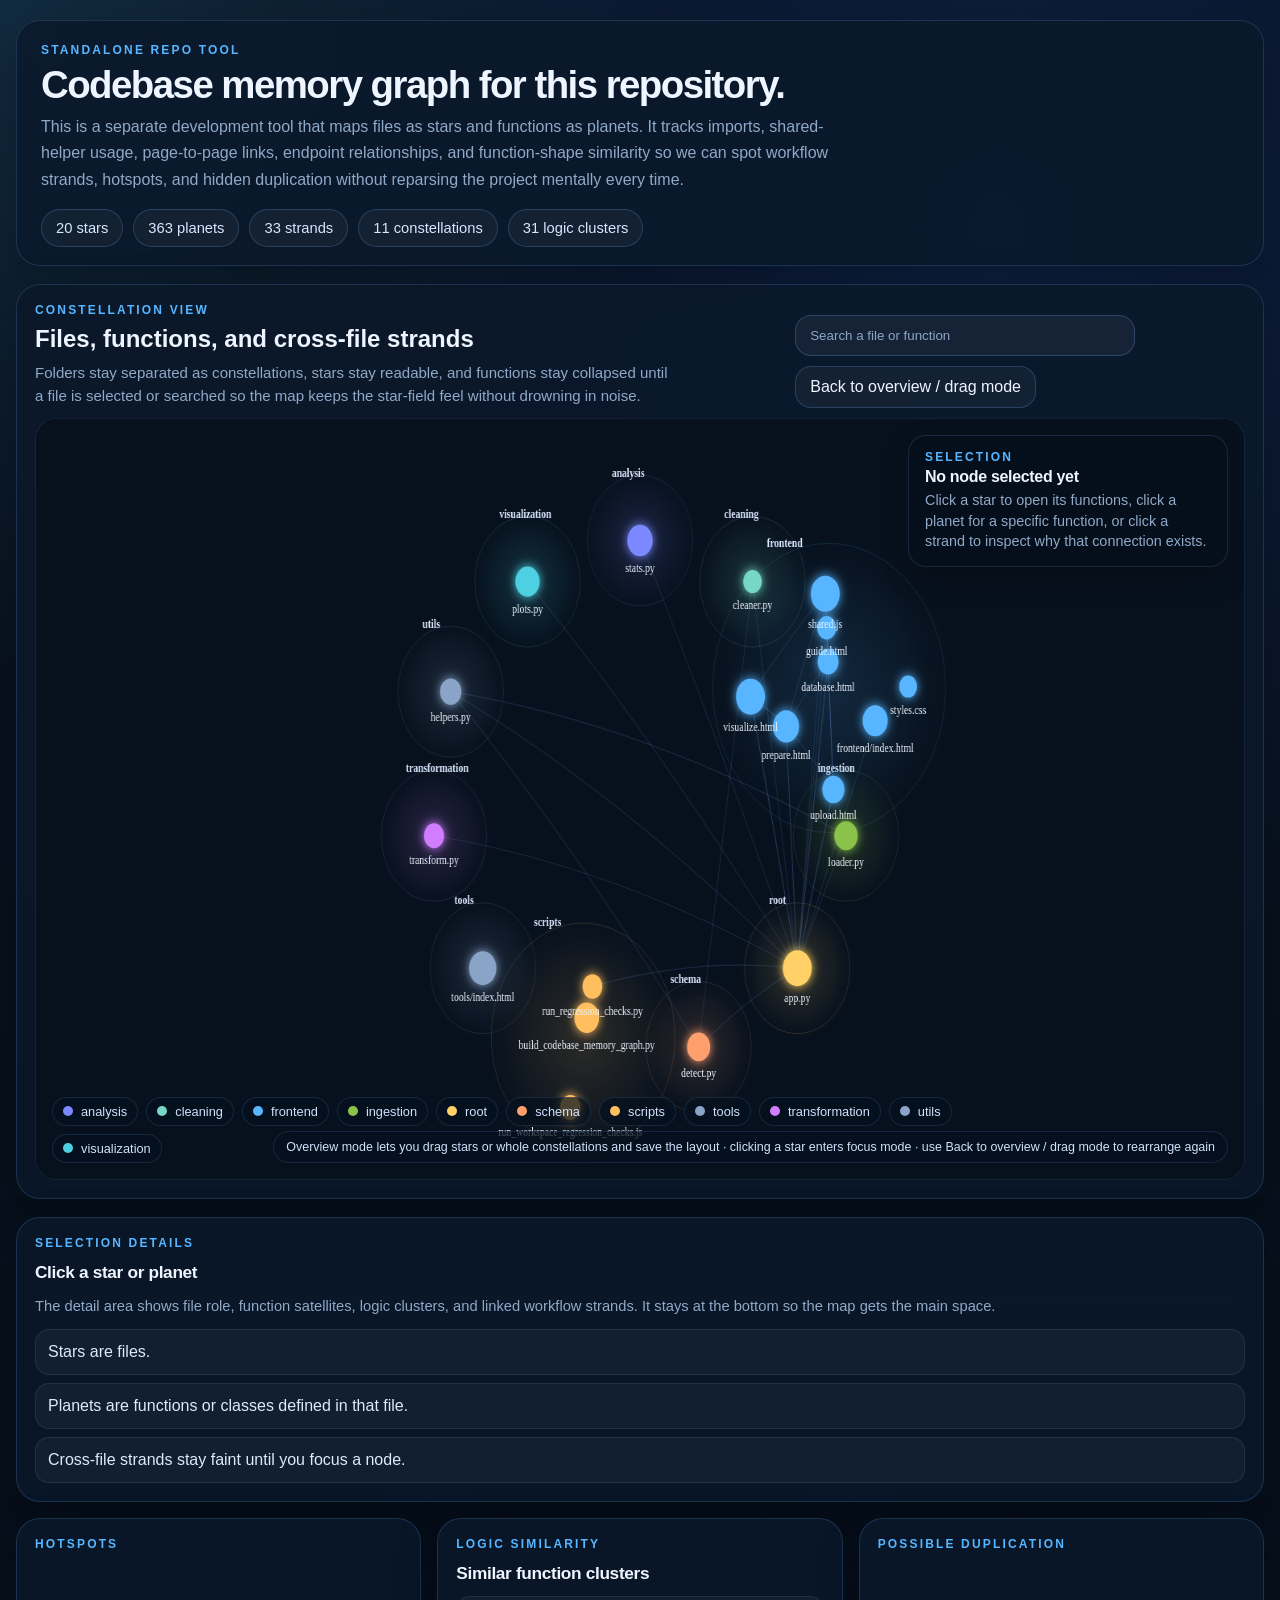
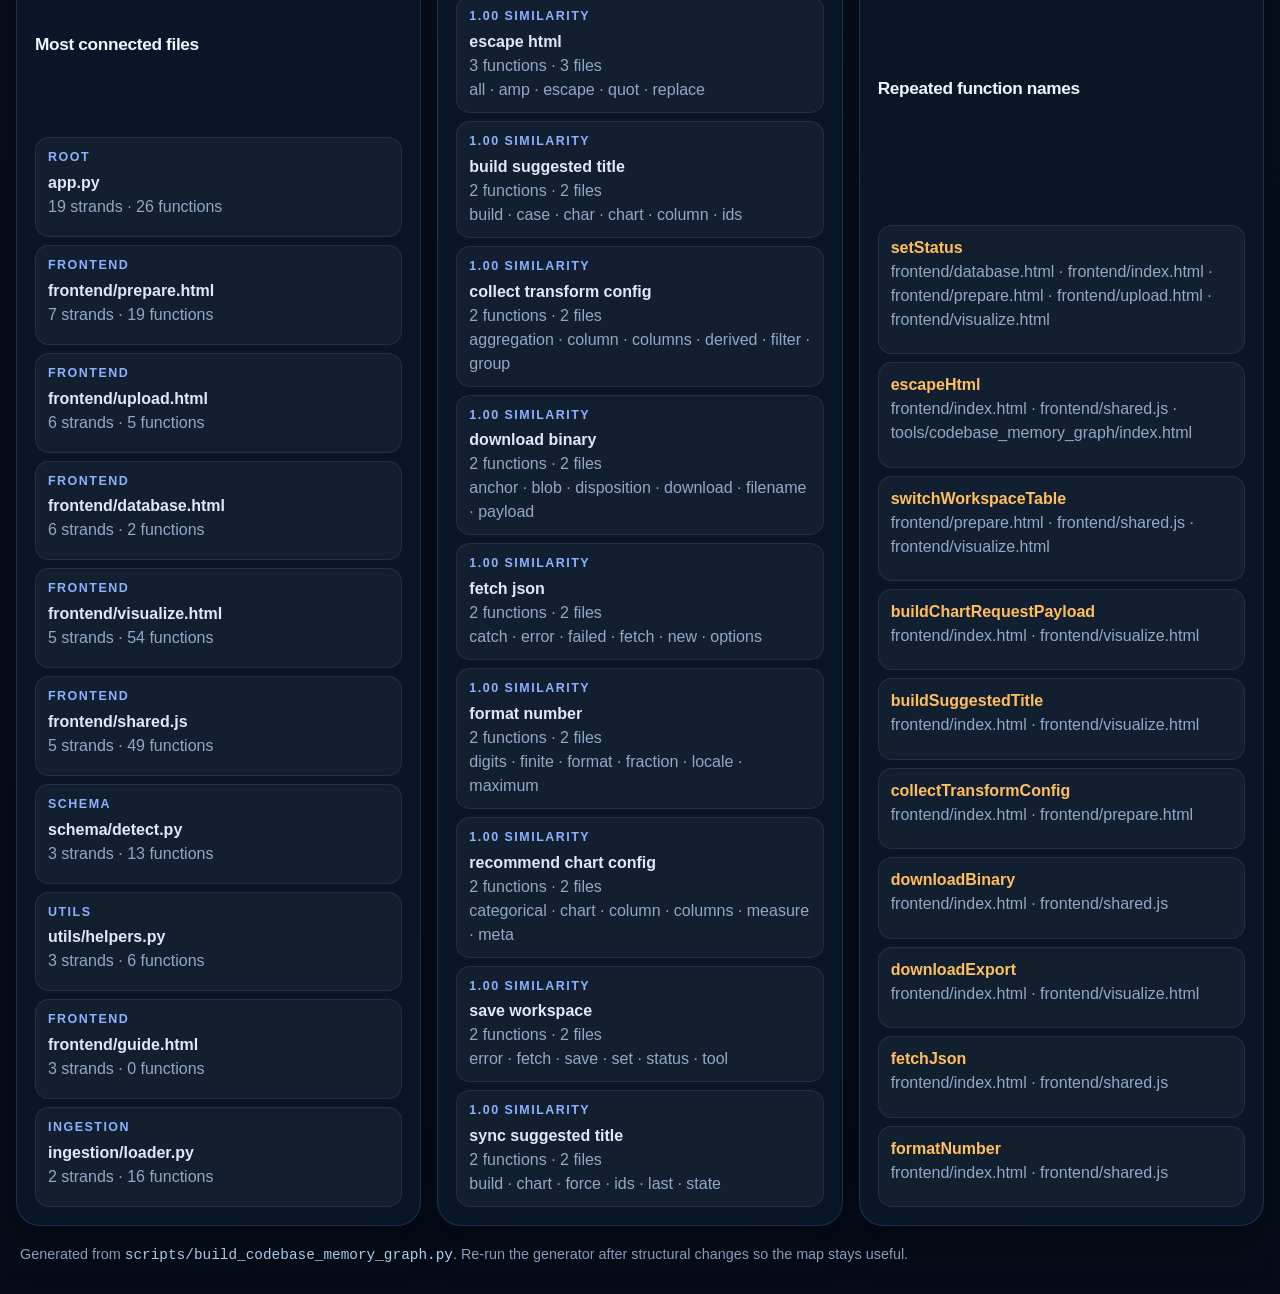
==== commit 693c8dcf: "Add cluster dragging to memory graph" ====
--- a/tools/codebase_memory_graph/index.html
+++ b/tools/codebase_memory_graph/index.html
@@ -363,7 +363,7 @@
   </div>
 
   <script>
-    const GRAPH = {"files": [{"id": "analysis/stats.py", "path": "analysis/stats.py", "name": "stats.py", "folder": "analysis", "extension": ".py", "lines": 1234, "functions": [{"name": "_tokenize", "line": 9, "kind": "function", "keywords": ["str", "token", "lower", "split", "def", "for", "tokenize"], "fingerprint": ["def", "for", "lower", "split", "str", "token", "tokenize"], "stem": "tokenize"}, {"name": "_round_nested", "line": 13, "kind": "function", "keywords": ["round", "isinstance", "nested", "any", "for", "key", "def", "float"], "fingerprint": ["any", "def", "float", "for", "isinstance", "key", "nested", "round"], "stem": "round nested"}, {"name": "_is_identifier_column", "line": 23, "kind": "function", "keywords": ["series", "column", "len", "lower", "max", "name", "normalized", "nunique"], "fingerprint": ["column", "identifier", "len", "lower", "max", "name", "normalized", "nunique", "series"], "stem": "identifier column"}, {"name": "_column_matches", "line": 30, "kind": "function", "keywords": ["bool", "column", "set", "intersection", "name", "str", "terms", "tokenize"], "fingerprint": ["bool", "column", "intersection", "matches", "name", "set", "str", "terms", "tokenize"], "stem": "column matches"}, {"name": "_format_label", "line": 35, "kind": "function", "keywords": ["sub", "replace", "col", "str", "flags", "ignorecase", "label", "investigation"], "fingerprint": ["col", "flags", "format", "ignorecase", "investigation", "label", "replace", "str", "sub"], "stem": "format label"}, {"name": "_format_dimension_value", "line": 49, "kind": "function", "keywords": ["str", "islower", "isupper", "strip", "title", "any", "def", "dimension"], "fingerprint": ["any", "def", "dimension", "format", "islower", "isupper", "str", "strip", "title", "value"], "stem": "format dimension value"}, {"name": "_is_generic_generated_name", "line": 58, "kind": "function", "keywords": ["bool", "column", "name", "str", "fullmatch", "lower", "strip", "def"], "fingerprint": ["bool", "column", "def", "fullmatch", "generated", "generic", "lower", "name", "str", "strip"], "stem": "generic generated name"}, {"name": "_metric_slot_label", "line": 62, "kind": "function", "keywords": ["field", "primary", "rate", "slot", "count", "backlog", "get", "labels"], "fingerprint": ["backlog", "count", "field", "get", "label", "labels", "metric", "primary", "rate", "slot"], "stem": "metric slot label"}, {"name": "_headline_metric_label", "line": 73, "kind": "function", "keywords": ["intersection", "tokens", "pretty", "slot", "pending", "rate", "backlog", "cases"], "fingerprint": ["backlog", "cases", "headline", "intersection", "label", "metric", "pending", "pretty", "rate", "slot", "tokens"], "stem": "headline metric label"}, {"name": "_metric_choice_map", "line": 115, "kind": "function", "keywords": ["get", "metric", "str", "choices", "column", "slot", "and", "any"], "fingerprint": ["and", "any", "choice", "choices", "column", "get", "map", "metric", "slot", "str"], "stem": "metric choice map"}, {"name": "_format_value", "line": 123, "kind": "function", "keywords": ["numeric", "rstrip", "int", "digits", "float", "integer", "isna", "any"], "fingerprint": ["any", "digits", "float", "format", "int", "integer", "isna", "numeric", "rstrip", "value"], "stem": "format value"}, {"name": "_to_serializable_number", "line": 132, "kind": "function", "keywords": ["int", "numeric", "float", "digits", "integer", "isna", "round", "any"], "fingerprint": ["any", "digits", "float", "int", "integer", "isna", "number", "numeric", "round", "serializable"], "stem": "serializable number"}, {"name": "_numeric_like_ratio", "line": 141, "kind": "function", "keywords": ["float", "like", "numeric", "sample", "series", "str", "astype", "dropna"], "fingerprint": ["astype", "dropna", "float", "like", "numeric", "ratio", "sample", "series", "str"], "stem": "numeric like ratio"}, {"name": "_pick_dimension_column", "line": 149, "kind": "function", "keywords": ["column", "get", "name", "score", "generic", "int", "matches", "semantic"], "fingerprint": ["column", "dimension", "generic", "get", "int", "matches", "name", "pick", "score", "semantic"], "stem": "pick dimension column"}, {"name": "_split_detail_and_total_rows", "line": 207, "kind": "function", "keywords": ["copy", "total", "frame", "mask", "str", "astype", "column", "dimension"], "fingerprint": ["and", "astype", "column", "copy", "detail", "dimension", "frame", "mask", "split", "str", "total"], "stem": "split detail and"}, {"name": "_pick_overall_total_row", "line": 213, "kind": "function", "keywords": ["total", "all", "str", "matches", "astype", "column", "contains", "dimension"], "fingerprint": ["all", "astype", "column", "contains", "dimension", "matches", "overall", "pick", "str", "total"], "stem": "pick overall total"}, {"name": "_score_metric_candidates", "line": 234, "kind": "function", "keywords": ["get", "terms", "column", "role", "set", "weighted", "append", "str"], "fingerprint": ["append", "candidates", "column", "get", "metric", "role", "score", "set", "str", "terms", "weighted"], "stem": "score metric candidates"}, {"name": "_pick_metric_column", "line": 300, "kind": "function", "keywords": ["terms", "str", "exclude", "include", "metric", "ranked", "required", "set"], "fingerprint": ["column", "exclude", "include", "metric", "pick", "ranked", "required", "set", "str", "terms"], "stem": "pick metric column"}, {"name": "_detect_dataset_intent", "line": 320, "kind": "function", "keywords": ["append", "fields", "label", "intent", "and", "reasons", "len", "role"], "fingerprint": ["and", "append", "dataset", "detect", "fields", "intent", "label", "len", "reasons", "role"], "stem": "detect dataset intent"}, {"name": "_top_rankings", "line": 397, "kind": "function", "keywords": ["column", "secondary", "metric", "usable", "format", "row", "dimension", "str"], "fingerprint": ["column", "dimension", "format", "metric", "rankings", "row", "secondary", "str", "top", "usable"], "stem": "top rankings"}, {"name": "_find_supporting_metric", "line": 428, "kind": "function", "keywords": ["terms", "str", "exclude", "metric", "ranked", "required", "weighted", "candidates"], "fingerprint": ["candidates", "exclude", "find", "metric", "ranked", "required", "str", "supporting", "terms", "weighted"], "stem": "find supporting metric"}, {"name": "_build_consistency_checks", "line": 446, "kind": "function", "keywords": ["format", "rate", "get", "label", "numeric", "count", "series", "float"], "fingerprint": ["build", "checks", "consistency", "count", "float", "format", "get", "label", "numeric", "rate", "series"], "stem": "build consistency checks"}, {"name": "_build_anomaly_flags", "line": 541, "kind": "function", "keywords": ["series", "format", "rate", "dimension", "get", "numeric", "detail", "append"], "fingerprint": ["anomaly", "append", "build", "detail", "dimension", "flags", "format", "get", "numeric", "rate", "series"], "stem": "build anomaly flags"}, {"name": "_build_dataset_story", "line": 620, "kind": "function", "keywords": ["column", "rate", "count", "dimension", "format", "pending", "metric", "label"], "fingerprint": ["build", "column", "count", "dataset", "dimension", "format", "label", "metric", "pending", "rate", "story"], "stem": "build dataset story"}, {"name": "_top_correlation_pairs", "line": 959, "kind": "function", "keywords": ["numeric", "columns", "pairs", "left", "right", "round", "correlation", "frame"], "fingerprint": ["columns", "correlation", "frame", "left", "numeric", "pairs", "right", "round", "top"], "stem": "top correlation pairs"}, {"name": "_build_group_comparison", "line": 981, "kind": "function", "keywords": ["str", "series", "columns", "column", "dropna", "float", "round", "gaps"], "fingerprint": ["build", "column", "columns", "comparison", "dropna", "float", "gaps", "group", "round", "series", "str"], "stem": "build group comparison"}, {"name": "_build_validation_recovery", "line": 1018, "kind": "function", "keywords": ["append", "columns", "get", "len", "column", "report", "str", "numeric"], "fingerprint": ["append", "build", "column", "columns", "get", "len", "numeric", "recovery", "report", "str", "validation"], "stem": "build validation recovery"}, {"name": "build_analysis_report", "line": 1117, "kind": "function", "keywords": ["columns", "append", "name", "numeric", "get", "len", "categorical", "meta"], "fingerprint": ["analysis", "append", "build", "categorical", "columns", "get", "len", "meta", "name", "numeric", "report"], "stem": "build analysis report"}, {"name": "add_dominance_flag", "line": 555, "kind": "function", "keywords": ["series", "top", "append", "dimension", "float", "column", "share", "sorted"], "fingerprint": ["add", "append", "column", "dimension", "dominance", "flag", "float", "series", "share", "sorted", "top"], "stem": "add dominance flag"}, {"name": "choose_metric", "line": 670, "kind": "function", "keywords": ["ranked", "column", "slot", "metric", "score", "label", "append", "candidates"], "fingerprint": ["append", "candidates", "choose", "column", "label", "metric", "ranked", "score", "slot"], "stem": "choose metric"}], "classes": [], "imports": [], "helper_refs": [], "api_refs": [], "page_refs": [], "script_refs": [], "routes": []}, {"id": "app.py", "path": "app.py", "name": "app.py", "folder": "root", "extension": ".py", "lines": 755, "functions": [{"name": "_json_response", "line": 31, "kind": "function", "keywords": ["any", "code", "jsonify", "make", "payload", "safe", "status", "def"], "fingerprint": ["any", "code", "def", "json", "jsonify", "make", "payload", "response", "safe", "status"], "stem": "json response"}, {"name": "_serialize_dataset_state", "line": 35, "kind": "function", "keywords": ["report", "str", "any", "clean", "cleaning", "filename", "load", "dataset"], "fingerprint": ["any", "clean", "cleaning", "dataset", "filename", "load", "report", "serialize", "state", "str"], "stem": "serialize dataset state"}, {"name": "_resolve_dataset", "line": 50, "kind": "function", "keywords": ["dataset", "get", "state", "clean", "report", "str", "any", "payload"], "fingerprint": ["any", "clean", "dataset", "get", "payload", "report", "resolve", "state", "str"], "stem": "resolve dataset"}, {"name": "_build_transform_payload", "line": 69, "kind": "function", "keywords": ["report", "dataset", "schema", "str", "transformed", "analysis", "cleaning", "filename"], "fingerprint": ["analysis", "build", "cleaning", "dataset", "filename", "payload", "report", "schema", "str", "transform", "transformed"], "stem": "build transform payload"}, {"name": "_format_report_value", "line": 103, "kind": "function", "keywords": ["str", "rstrip", "int", "decimals", "integer", "isinstance", "any", "def"], "fingerprint": ["any", "decimals", "def", "format", "int", "integer", "isinstance", "report", "rstrip", "str", "value"], "stem": "format report value"}, {"name": "_schema_examples", "line": 113, "kind": "function", "keywords": ["column", "str", "schema", "type", "limit", "meta", "any", "def"], "fingerprint": ["any", "column", "def", "examples", "limit", "meta", "schema", "str", "type"], "stem": "schema examples"}, {"name": "_normalise_chart_items", "line": 117, "kind": "function", "keywords": ["chart", "get", "charts", "isinstance", "and", "any", "payload", "str"], "fingerprint": ["and", "any", "chart", "charts", "get", "isinstance", "items", "normalise", "payload", "str"], "stem": "normalise chart items"}, {"name": "_safe_dashboard_columns", "line": 124, "kind": "function", "keywords": ["int", "default", "error", "max", "min", "parsed", "any", "columns"], "fingerprint": ["any", "columns", "dashboard", "default", "error", "int", "max", "min", "parsed", "safe"], "stem": "safe dashboard columns"}, {"name": "_chunked", "line": 132, "kind": "function", "keywords": ["index", "size", "any", "len", "range", "str", "chunked", "def"], "fingerprint": ["any", "chunked", "def", "index", "len", "range", "size", "str"], "stem": "chunked"}, {"name": "_coerce_preview_filter_value", "line": 136, "kind": "function", "keywords": ["any", "dtype", "numeric", "raw", "series", "coerce", "api", "datetime"], "fingerprint": ["any", "api", "coerce", "datetime", "dtype", "filter", "numeric", "preview", "raw", "series"], "stem": "coerce preview filter"}, {"name": "_apply_preview_filter", "line": 144, "kind": "function", "keywords": ["get", "numeric", "filtered", "series", "condition", "coerce", "filter", "preview"], "fingerprint": ["apply", "coerce", "condition", "filter", "filtered", "get", "numeric", "preview", "series"], "stem": "apply preview filter"}, {"name": "_build_chart_bytes", "line": 177, "kind": "function", "keywords": ["chart", "str", "column", "transformed", "format", "options", "output", "schema"], "fingerprint": ["build", "bytes", "chart", "column", "format", "options", "output", "schema", "str", "transformed"], "stem": "build chart bytes"}, {"name": "index", "line": 201, "kind": "function", "keywords": ["directory", "from", "send", "any", "def", "dir", "frontend", "get"], "fingerprint": ["any", "def", "dir", "directory", "from", "frontend", "get", "index", "send"], "stem": "index", "routes": ["/"], "methods": ["GET"], "serves": "frontend/upload.html"}, {"name": "prepare_page", "line": 206, "kind": "function", "keywords": ["directory", "from", "prepare", "send", "any", "def", "dir", "frontend"], "fingerprint": ["any", "def", "dir", "directory", "from", "frontend", "page", "prepare", "send"], "stem": "prepare page", "routes": ["/prepare"], "methods": ["GET"], "serves": "frontend/prepare.html"}, {"name": "database_page", "line": 211, "kind": "function", "keywords": ["database", "directory", "from", "send", "any", "def", "dir", "frontend"], "fingerprint": ["any", "database", "def", "dir", "directory", "from", "frontend", "page", "send"], "stem": "database page", "routes": ["/database"], "methods": ["GET"], "serves": "frontend/database.html"}, {"name": "guide_page", "line": 216, "kind": "function", "keywords": ["directory", "from", "guide", "send", "any", "def", "dir", "frontend"], "fingerprint": ["any", "def", "dir", "directory", "from", "frontend", "guide", "page", "send"], "stem": "guide page", "routes": ["/guide"], "methods": ["GET"], "serves": "frontend/guide.html"}, {"name": "visualize_page", "line": 221, "kind": "function", "keywords": ["directory", "from", "send", "visualize", "any", "def", "dir", "frontend"], "fingerprint": ["any", "def", "dir", "directory", "from", "frontend", "page", "send", "visualize"], "stem": "visualize page", "routes": ["/visualize"], "methods": ["GET"], "serves": "frontend/visualize.html"}, {"name": "health", "line": 226, "kind": "function", "keywords": ["response", "any", "def", "get", "health", "json", "status"], "fingerprint": ["any", "def", "get", "health", "json", "response", "status"], "stem": "health", "routes": ["/health"], "methods": ["GET"]}, {"name": "upload_dataset", "line": 231, "kind": "function", "keywords": ["report", "clean", "load", "schema", "dataset", "cleaning", "raw", "filename"], "fingerprint": ["clean", "cleaning", "dataset", "filename", "load", "raw", "report", "schema", "upload"], "stem": "upload dataset", "routes": ["/api/upload"], "methods": ["POST"]}, {"name": "transform_dataset", "line": 281, "kind": "function", "keywords": ["get", "payload", "report", "dataset", "error", "response", "clean", "cleaning"], "fingerprint": ["clean", "cleaning", "dataset", "error", "get", "payload", "report", "response", "transform"], "stem": "transform dataset", "routes": ["/api/transform"], "methods": ["POST"]}, {"name": "visualize_dataset", "line": 300, "kind": "function", "keywords": ["chart", "get", "column", "type", "transformed", "payload", "schema", "options"], "fingerprint": ["chart", "column", "dataset", "get", "options", "payload", "schema", "transformed", "type", "visualize"], "stem": "visualize dataset", "routes": ["/api/visualize"], "methods": ["POST"]}, {"name": "filtered_preview", "line": 354, "kind": "function", "keywords": ["preview", "get", "filter", "filtered", "apply", "error", "int", "payload"], "fingerprint": ["apply", "error", "filter", "filtered", "get", "int", "payload", "preview"], "stem": "filtered preview", "routes": ["/api/preview"], "methods": ["POST"]}, {"name": "export_dataset", "line": 375, "kind": "function", "keywords": ["get", "csv", "output", "stem", "bytes", "download", "error", "filename"], "fingerprint": ["bytes", "csv", "dataset", "download", "error", "export", "filename", "get", "output", "stem"], "stem": "export dataset", "routes": ["/api/export/dataset"], "methods": ["POST"]}, {"name": "export_chart", "line": 403, "kind": "function", "keywords": ["chart", "get", "column", "payload", "transformed", "type", "bytes", "format"], "fingerprint": ["bytes", "chart", "column", "export", "format", "get", "payload", "transformed", "type"], "stem": "export chart", "routes": ["/api/export/chart"], "methods": ["POST"]}, {"name": "export_dashboard", "line": 444, "kind": "function", "keywords": ["chart", "get", "dashboard", "page", "columns", "charts", "axis", "index"], "fingerprint": ["axis", "chart", "charts", "columns", "dashboard", "export", "get", "index", "page"], "stem": "export dashboard", "routes": ["/api/export/dashboard"], "methods": ["POST"]}, {"name": "export_report", "line": 551, "kind": "function", "keywords": ["get", "report", "append", "lines", "extend", "chart", "join", "format"], "fingerprint": ["append", "chart", "export", "extend", "format", "get", "join", "lines", "report"], "stem": "export report", "routes": ["/api/export/report"], "methods": ["POST"]}], "classes": [], "imports": ["analysis/stats.py", "cleaning/cleaner.py", "ingestion/loader.py", "schema/detect.py", "transformation/transform.py", "utils/helpers.py", "visualization/plots.py"], "helper_refs": [], "api_refs": [], "page_refs": [], "script_refs": [], "routes": [{"name": "index", "line": 201, "kind": "function", "keywords": ["directory", "from", "send", "any", "def", "dir", "frontend", "get"], "fingerprint": ["any", "def", "dir", "directory", "from", "frontend", "get", "index", "send"], "stem": "index", "routes": ["/"], "methods": ["GET"], "serves": "frontend/upload.html"}, {"name": "prepare_page", "line": 206, "kind": "function", "keywords": ["directory", "from", "prepare", "send", "any", "def", "dir", "frontend"], "fingerprint": ["any", "def", "dir", "directory", "from", "frontend", "page", "prepare", "send"], "stem": "prepare page", "routes": ["/prepare"], "methods": ["GET"], "serves": "frontend/prepare.html"}, {"name": "database_page", "line": 211, "kind": "function", "keywords": ["database", "directory", "from", "send", "any", "def", "dir", "frontend"], "fingerprint": ["any", "database", "def", "dir", "directory", "from", "frontend", "page", "send"], "stem": "database page", "routes": ["/database"], "methods": ["GET"], "serves": "frontend/database.html"}, {"name": "guide_page", "line": 216, "kind": "function", "keywords": ["directory", "from", "guide", "send", "any", "def", "dir", "frontend"], "fingerprint": ["any", "def", "dir", "directory", "from", "frontend", "guide", "page", "send"], "stem": "guide page", "routes": ["/guide"], "methods": ["GET"], "serves": "frontend/guide.html"}, {"name": "visualize_page", "line": 221, "kind": "function", "keywords": ["directory", "from", "send", "visualize", "any", "def", "dir", "frontend"], "fingerprint": ["any", "def", "dir", "directory", "from", "frontend", "page", "send", "visualize"], "stem": "visualize page", "routes": ["/visualize"], "methods": ["GET"], "serves": "frontend/visualize.html"}, {"name": "health", "line": 226, "kind": "function", "keywords": ["response", "any", "def", "get", "health", "json", "status"], "fingerprint": ["any", "def", "get", "health", "json", "response", "status"], "stem": "health", "routes": ["/health"], "methods": ["GET"]}, {"name": "upload_dataset", "line": 231, "kind": "function", "keywords": ["report", "clean", "load", "schema", "dataset", "cleaning", "raw", "filename"], "fingerprint": ["clean", "cleaning", "dataset", "filename", "load", "raw", "report", "schema", "upload"], "stem": "upload dataset", "routes": ["/api/upload"], "methods": ["POST"]}, {"name": "transform_dataset", "line": 281, "kind": "function", "keywords": ["get", "payload", "report", "dataset", "error", "response", "clean", "cleaning"], "fingerprint": ["clean", "cleaning", "dataset", "error", "get", "payload", "report", "response", "transform"], "stem": "transform dataset", "routes": ["/api/transform"], "methods": ["POST"]}, {"name": "visualize_dataset", "line": 300, "kind": "function", "keywords": ["chart", "get", "column", "type", "transformed", "payload", "schema", "options"], "fingerprint": ["chart", "column", "dataset", "get", "options", "payload", "schema", "transformed", "type", "visualize"], "stem": "visualize dataset", "routes": ["/api/visualize"], "methods": ["POST"]}, {"name": "filtered_preview", "line": 354, "kind": "function", "keywords": ["preview", "get", "filter", "filtered", "apply", "error", "int", "payload"], "fingerprint": ["apply", "error", "filter", "filtered", "get", "int", "payload", "preview"], "stem": "filtered preview", "routes": ["/api/preview"], "methods": ["POST"]}, {"name": "export_dataset", "line": 375, "kind": "function", "keywords": ["get", "csv", "output", "stem", "bytes", "download", "error", "filename"], "fingerprint": ["bytes", "csv", "dataset", "download", "error", "export", "filename", "get", "output", "stem"], "stem": "export dataset", "routes": ["/api/export/dataset"], "methods": ["POST"]}, {"name": "export_chart", "line": 403, "kind": "function", "keywords": ["chart", "get", "column", "payload", "transformed", "type", "bytes", "format"], "fingerprint": ["bytes", "chart", "column", "export", "format", "get", "payload", "transformed", "type"], "stem": "export chart", "routes": ["/api/export/chart"], "methods": ["POST"]}, {"name": "export_dashboard", "line": 444, "kind": "function", "keywords": ["chart", "get", "dashboard", "page", "columns", "charts", "axis", "index"], "fingerprint": ["axis", "chart", "charts", "columns", "dashboard", "export", "get", "index", "page"], "stem": "export dashboard", "routes": ["/api/export/dashboard"], "methods": ["POST"]}, {"name": "export_report", "line": 551, "kind": "function", "keywords": ["get", "report", "append", "lines", "extend", "chart", "join", "format"], "fingerprint": ["append", "chart", "export", "extend", "format", "get", "join", "lines", "report"], "stem": "export report", "routes": ["/api/export/report"], "methods": ["POST"]}]}, {"id": "cleaning/cleaner.py", "path": "cleaning/cleaner.py", "name": "cleaner.py", "folder": "cleaning", "extension": ".py", "lines": 73, "functions": [{"name": "clean_dataframe", "line": 10, "kind": "function", "keywords": ["column", "cleaned", "missing", "fill", "report", "int", "str", "append"], "fingerprint": ["append", "clean", "cleaned", "column", "dataframe", "fill", "int", "missing", "report", "str"], "stem": "clean dataframe"}], "classes": [], "imports": ["schema/detect.py"], "helper_refs": [], "api_refs": [], "page_refs": [], "script_refs": [], "routes": []}, {"id": "frontend/database.html", "path": "frontend/database.html", "name": "database.html", "folder": "frontend", "extension": ".html", "lines": 212, "functions": [{"name": "setStatus", "kind": "function", "line": 11, "keywords": ["message", "status", "content", "ids", "set"], "fingerprint": ["content", "ids", "message", "set", "status"], "stem": "set status"}, {"name": "renderSelectedFile", "kind": "function", "line": 15, "keywords": ["ids", "name", "selected", "content", "export", "files", "input", "render"], "fingerprint": ["content", "export", "file", "files", "ids", "input", "name", "render", "selected"], "stem": "render selected file"}], "classes": [], "imports": ["frontend/shared.js"], "helper_refs": ["fetchJson", "saveSession"], "api_refs": ["/api/upload"], "page_refs": ["/prepare", "/static/styles.css"], "script_refs": ["frontend/shared.js"], "routes": []}, {"id": "frontend/guide.html", "path": "frontend/guide.html", "name": "guide.html", "folder": "frontend", "extension": ".html", "lines": 124, "functions": [], "classes": [], "imports": [], "helper_refs": [], "api_refs": [], "page_refs": ["/database", "/static/styles.css"], "script_refs": [], "routes": []}, {"id": "frontend/index.html", "path": "frontend/index.html", "name": "frontend/index.html", "folder": "frontend", "extension": ".html", "lines": 1607, "functions": [{"name": "setStatus", "kind": "function", "line": 48, "keywords": ["message", "status", "content", "ids", "set"], "fingerprint": ["content", "ids", "message", "set", "status"], "stem": "set status"}, {"name": "setRecommendation", "kind": "function", "line": 50, "keywords": ["message", "recommendation", "content", "ids", "set"], "fingerprint": ["content", "ids", "message", "recommendation", "set"], "stem": "set recommendation"}, {"name": "escapeHtml", "kind": "function", "line": 54, "keywords": ["all", "replace", "amp", "escape", "quot"], "fingerprint": ["all", "amp", "escape", "html", "quot", "replace"], "stem": "escape html"}, {"name": "formatNumber", "kind": "function", "line": 63, "keywords": ["digits", "numeric", "undefined", "finite", "format", "fraction", "locale", "maximum"], "fingerprint": ["digits", "finite", "format", "fraction", "locale", "maximum", "number", "numeric", "undefined"], "stem": "format number"}, {"name": "truncateValue", "kind": "function", "line": 70, "keywords": ["compact", "limit", "length", "replace", "slice", "trim", "truncate"], "fingerprint": ["compact", "length", "limit", "replace", "slice", "trim", "truncate", "value"], "stem": "truncate value"}, {"name": "setChartDownloadState", "kind": "function", "line": 76, "keywords": ["chart", "enabled", "actions", "download", "hidden", "ids", "set", "state"], "fingerprint": ["actions", "chart", "download", "enabled", "hidden", "ids", "set", "state"], "stem": "set chart download"}, {"name": "buildSuggestedTitle", "kind": "function", "line": 80, "keywords": ["ids", "chart", "type", "column", "build", "case", "char", "slice"], "fingerprint": ["build", "case", "char", "chart", "column", "ids", "slice", "suggested", "title", "type"], "stem": "build suggested title"}, {"name": "syncSuggestedTitle", "kind": "function", "line": 85, "keywords": ["title", "suggested", "chart", "ids", "force", "last", "state", "build"], "fingerprint": ["build", "chart", "force", "ids", "last", "state", "suggested", "sync", "title"], "stem": "sync suggested title"}, {"name": "populateSelect", "kind": "function", "line": 94, "keywords": ["option", "select", "column", "columns", "previous", "empty", "include", "append"], "fingerprint": ["append", "column", "columns", "empty", "include", "option", "populate", "previous", "select"], "stem": "populate select"}, {"name": "populateMultiSelect", "kind": "function", "line": 106, "keywords": ["option", "select", "column", "columns", "previous", "selected", "append", "child"], "fingerprint": ["append", "child", "column", "columns", "multi", "option", "populate", "previous", "select", "selected"], "stem": "populate multi select"}, {"name": "renderSchema", "kind": "function", "line": 118, "keywords": ["meta", "schema", "column", "row", "warnings", "aggregation", "body", "escape"], "fingerprint": ["aggregation", "body", "column", "escape", "meta", "render", "row", "schema", "warnings"], "stem": "render schema"}, {"name": "getColumnsForTypes", "kind": "function", "line": 136, "keywords": ["types", "meta", "name", "schema", "columns", "entries", "filter", "for"], "fingerprint": ["columns", "entries", "filter", "for", "get", "meta", "name", "schema", "types"], "stem": "get columns for"}, {"name": "getColumnsForRoles", "kind": "function", "line": 142, "keywords": ["allowed", "meta", "roles", "types", "includes", "name", "schema", "columns"], "fingerprint": ["allowed", "columns", "for", "get", "includes", "meta", "name", "roles", "schema", "types"], "stem": "get columns for"}, {"name": "uniqueColumns", "kind": "function", "line": 148, "keywords": ["columns", "new", "set", "unique"], "fingerprint": ["columns", "new", "set", "unique"], "stem": "unique columns"}, {"name": "getChartCompatibility", "kind": "function", "line": 152, "keywords": ["columns", "numeric", "for", "schema", "chart", "categorical", "concat", "get"], "fingerprint": ["categorical", "chart", "columns", "compatibility", "concat", "for", "get", "numeric", "schema"], "stem": "get chart compatibility"}, {"name": "syncChartControls", "kind": "function", "line": 219, "keywords": ["column", "compatibility", "ids", "columns", "previous", "chart", "includes", "optional"], "fingerprint": ["chart", "column", "columns", "compatibility", "controls", "ids", "includes", "optional", "previous", "sync"], "stem": "sync chart controls"}, {"name": "ensureChartSelectionValid", "kind": "function", "line": 251, "keywords": ["chart", "valid", "compatibility", "has", "ids", "columns", "the", "column"], "fingerprint": ["chart", "column", "columns", "compatibility", "ensure", "has", "ids", "selection", "the", "valid"], "stem": "ensure chart selection"}, {"name": "recommendChartConfig", "kind": "function", "line": 266, "keywords": ["chart", "columns", "numeric", "measure", "column", "categorical", "meta", "type"], "fingerprint": ["categorical", "chart", "column", "columns", "config", "measure", "meta", "numeric", "recommend", "type"], "stem": "recommend chart config"}, {"name": "applyRecommendedChart", "kind": "function", "line": 337, "keywords": ["recommendation", "column", "chart", "ids", "option", "type", "from", "options"], "fingerprint": ["apply", "chart", "column", "from", "ids", "option", "options", "recommendation", "recommended", "type"], "stem": "apply recommended chart"}, {"name": "renderPreview", "kind": "function", "line": 354, "keywords": ["preview", "rows", "ids", "head", "row", "append", "child", "column"], "fingerprint": ["append", "child", "column", "head", "ids", "preview", "render", "row", "rows"], "stem": "render preview"}, {"name": "renderAnalysis", "kind": "function", "line": 384, "keywords": ["div", "span", "escape", "analysis", "group", "format", "summary", "comparison"], "fingerprint": ["analysis", "comparison", "div", "escape", "format", "group", "render", "span", "summary"], "stem": "render analysis"}, {"name": "updateColumnControls", "kind": "function", "line": 485, "keywords": ["columns", "ids", "populate", "select", "schema", "column", "derived", "aggregation"], "fingerprint": ["aggregation", "column", "columns", "controls", "derived", "ids", "populate", "schema", "select", "update"], "stem": "update column controls"}, {"name": "collectTransformConfig", "kind": "function", "line": 497, "keywords": ["ids", "derived", "columns", "column", "filter", "group", "selected", "aggregation"], "fingerprint": ["aggregation", "collect", "column", "columns", "config", "derived", "filter", "group", "ids", "selected", "transform"], "stem": "collect transform config"}, {"name": "buildChartRequestPayload", "kind": "function", "line": 520, "keywords": ["chart", "ids", "column", "dataset", "state", "config", "format", "title"], "fingerprint": ["build", "chart", "column", "config", "dataset", "format", "ids", "request", "state", "title"], "stem": "build chart request"}, {"name": "fetchJson", "kind": "function", "line": 533, "keywords": ["response", "error", "fetch", "options", "url", "catch", "failed", "new"], "fingerprint": ["catch", "error", "failed", "fetch", "json", "new", "options", "response", "url"], "stem": "fetch json"}, {"name": "applyTransformPreview", "kind": "function", "line": 540, "keywords": ["state", "dataset", "chart", "payload", "preview", "set", "last", "render"], "fingerprint": ["apply", "chart", "dataset", "last", "payload", "preview", "render", "set", "state", "transform"], "stem": "apply transform preview"}, {"name": "downloadBinary", "kind": "function", "line": 635, "keywords": ["response", "url", "anchor", "filename", "payload", "blob", "disposition", "download"], "fingerprint": ["anchor", "binary", "blob", "disposition", "download", "filename", "payload", "response", "url"], "stem": "download binary"}, {"name": "downloadExport", "kind": "function", "line": 657, "keywords": ["dataset", "set", "state", "export", "format", "status", "config", "download"], "fingerprint": ["config", "dataset", "download", "export", "format", "set", "state", "status"], "stem": "download export"}], "classes": [], "imports": [], "helper_refs": [], "api_refs": ["/api/export/chart", "/api/export/dataset", "/api/export/report", "/api/transform", "/api/upload", "/api/visualize"], "page_refs": [], "script_refs": [], "routes": []}, {"id": "frontend/prepare.html", "path": "frontend/prepare.html", "name": "prepare.html", "folder": "frontend", "extension": ".html", "lines": 697, "functions": [{"name": "setStatus", "kind": "arrow", "line": 41, "keywords": ["table", "workspace", "ids", "panel", "status", "message", "meta", "render"], "fingerprint": ["ids", "message", "meta", "panel", "render", "set", "status", "table", "workspace"], "stem": "set status"}, {"name": "renderTableWorkspace", "kind": "function", "line": 43, "keywords": ["table", "workspace", "ids", "panel", "meta", "render", "switch", "tabs"], "fingerprint": ["ids", "meta", "panel", "render", "switch", "table", "tabs", "workspace"], "stem": "render table workspace"}, {"name": "switchWorkspaceTable", "kind": "function", "line": 53, "keywords": ["table", "switch", "workspace", "state", "tool", "window"], "fingerprint": ["state", "switch", "table", "tool", "window", "workspace"], "stem": "switch workspace table"}, {"name": "updateColumnControls", "kind": "function", "line": 57, "keywords": ["columns", "ids", "populate", "select", "tool", "window", "column", "derived"], "fingerprint": ["column", "columns", "controls", "derived", "ids", "populate", "select", "tool", "update", "window"], "stem": "update column controls"}, {"name": "cloneConfig", "kind": "function", "line": 67, "keywords": ["config", "clone", "parse", "stringify"], "fingerprint": ["clone", "config", "parse", "stringify"], "stem": "clone config"}, {"name": "configsEqual", "kind": "function", "line": 71, "keywords": ["clone", "config", "left", "right", "stringify", "configs", "equal"], "fingerprint": ["clone", "config", "configs", "equal", "left", "right", "stringify"], "stem": "configs equal"}, {"name": "configHasChanges", "kind": "function", "line": 75, "keywords": ["next", "length", "config", "columns", "aggregations", "boolean", "changes", "derived"], "fingerprint": ["aggregations", "boolean", "changes", "columns", "config", "derived", "has", "length", "next"], "stem": "config has changes"}, {"name": "buildHistoryLabel", "kind": "function", "line": 86, "keywords": ["config", "length", "parts", "columns", "push", "derived", "selected", "column"], "fingerprint": ["build", "column", "columns", "config", "derived", "history", "label", "length", "parts", "push", "selected"], "stem": "build history label"}, {"name": "normaliseHistoryState", "kind": "function", "line": 104, "keywords": ["history", "state", "transform", "config", "index", "current", "length", "label"], "fingerprint": ["config", "current", "history", "index", "label", "length", "normalise", "state", "transform"], "stem": "normalise history state"}, {"name": "populateControlsFromConfig", "kind": "function", "line": 120, "keywords": ["derived", "ids", "right", "filter", "next", "aggregation", "columns", "option"], "fingerprint": ["aggregation", "columns", "controls", "derived", "filter", "from", "ids", "next", "option", "populate", "right"], "stem": "populate controls from"}, {"name": "renderHistory", "kind": "function", "line": 145, "keywords": ["history", "index", "active", "button", "ids", "entry", "transform", "dataset"], "fingerprint": ["active", "button", "dataset", "entry", "history", "ids", "index", "render", "transform"], "stem": "render history"}, {"name": "renderQualityCenter", "kind": "function", "line": 173, "keywords": ["meta", "entries", "name", "role", "empty", "schema", "validation", "concat"], "fingerprint": ["center", "concat", "empty", "entries", "meta", "name", "quality", "render", "role", "schema", "validation"], "stem": "render quality center"}, {"name": "summarizeRoleExamples", "kind": "function", "line": 185, "keywords": ["entries", "count", "extra", "length", "names", "role", "advice", "label"], "fingerprint": ["advice", "count", "entries", "examples", "extra", "label", "length", "names", "role", "summarize"], "stem": "summarize role examples"}, {"name": "renderSession", "kind": "function", "line": 245, "keywords": ["state", "render", "schema", "analysis", "dataset", "ids", "shape", "tool"], "fingerprint": ["analysis", "dataset", "ids", "render", "schema", "session", "shape", "state", "tool"], "stem": "render session"}, {"name": "renderFilteredPreview", "kind": "function", "line": 264, "keywords": ["preview", "ids", "sort", "column", "rows", "tool", "window", "search"], "fingerprint": ["column", "filtered", "ids", "preview", "render", "rows", "search", "sort", "tool", "window"], "stem": "render filtered preview"}, {"name": "collectTransformConfig", "kind": "function", "line": 281, "keywords": ["ids", "derived", "columns", "column", "filter", "group", "selected", "aggregation"], "fingerprint": ["aggregation", "collect", "column", "columns", "config", "derived", "filter", "group", "ids", "selected", "transform"], "stem": "collect transform config"}, {"name": "applyTransformConfig", "kind": "function", "line": 304, "keywords": ["config", "apply", "options", "transform"], "fingerprint": ["apply", "config", "options", "transform"], "stem": "apply transform config"}, {"name": "restoreHistory", "kind": "function", "line": 349, "keywords": ["index", "history", "entry", "transform", "case", "config", "label", "lower"], "fingerprint": ["case", "config", "entry", "history", "index", "label", "lower", "restore", "transform"], "stem": "restore history"}, {"name": "saveWorkspace", "kind": "function", "line": 362, "keywords": ["error", "fetch", "save", "set", "status", "tool", "window", "workspace"], "fingerprint": ["error", "fetch", "save", "set", "status", "tool", "window", "workspace"], "stem": "save workspace"}], "classes": [], "imports": ["frontend/shared.js"], "helper_refs": ["escapeHtml", "fetchJson", "filterPreviewRows", "formatNumber", "getPreviewColumns", "populateMultiSelect", "populateSelect", "renderAnalysis", "renderDatasetExplanation", "renderPreview", "renderSchema", "renderWorkspaceTablePanel", "requireSession", "saveSession", "saveWorkspaceFlow", "setStatusText", "summarizePreviewColumns", "switchWorkspaceTable"], "api_refs": ["/api/transform"], "page_refs": ["/static/styles.css", "/visualize"], "script_refs": ["frontend/shared.js"], "routes": []}, {"id": "frontend/shared.js", "path": "frontend/shared.js", "name": "shared.js", "folder": "frontend", "extension": ".js", "lines": 1279, "functions": [{"name": "cloneJson", "kind": "function", "line": 22, "keywords": ["fallback", "catch", "clone", "parse", "stringify", "try", "undefined"], "fingerprint": ["catch", "clone", "fallback", "json", "parse", "stringify", "try", "undefined"], "stem": "clone json"}, {"name": "buildTableRecord", "kind": "function", "line": 31, "keywords": ["record", "build", "table"], "fingerprint": ["build", "record", "table"], "stem": "build table record"}, {"name": "mirrorActiveTableIntoSession", "kind": "function", "line": 56, "keywords": ["session", "table", "active", "next", "tables", "field", "analysis", "dataset"], "fingerprint": ["active", "analysis", "dataset", "field", "mirror", "next", "session", "table", "tables"], "stem": "mirror active table"}, {"name": "syncActiveTableIntoSession", "kind": "function", "line": 80, "keywords": ["table", "session", "dataset", "state", "next", "active", "field", "tables"], "fingerprint": ["active", "dataset", "field", "next", "session", "state", "sync", "table", "tables"], "stem": "sync active table"}, {"name": "createMultiTableSession", "kind": "function", "line": 110, "keywords": ["create", "multi", "options", "session", "table", "tables"], "fingerprint": ["create", "multi", "options", "session", "table", "tables"], "stem": "create multi table"}, {"name": "getWorkspaceTables", "kind": "function", "line": 125, "keywords": ["session", "tables", "get", "workspace"], "fingerprint": ["get", "session", "tables", "workspace"], "stem": "get workspace tables"}, {"name": "getActiveTableRecord", "kind": "function", "line": 129, "keywords": ["table", "tables", "active", "session", "get", "find", "length", "record"], "fingerprint": ["active", "find", "get", "length", "record", "session", "table", "tables"], "stem": "get active table"}, {"name": "setActiveTable", "kind": "function", "line": 136, "keywords": ["session", "table", "active", "current", "tables", "into", "synced", "length"], "fingerprint": ["active", "current", "into", "length", "session", "set", "synced", "table", "tables"], "stem": "set active table"}, {"name": "replaceSessionState", "kind": "function", "line": 145, "keywords": ["state", "target", "session", "next", "key", "assign", "delete", "each"], "fingerprint": ["assign", "delete", "each", "key", "next", "replace", "session", "state", "target"], "stem": "replace session state"}, {"name": "setStatusText", "kind": "function", "line": 156, "keywords": ["target", "message", "content", "set", "status"], "fingerprint": ["content", "message", "set", "status", "target", "text"], "stem": "set status text"}, {"name": "renderWorkspaceTablePanel", "kind": "function", "line": 162, "keywords": ["panel", "meta", "render", "session", "switch", "table", "tabs", "workspace"], "fingerprint": ["meta", "panel", "render", "session", "switch", "table", "tabs", "workspace"], "stem": "render workspace table"}, {"name": "switchWorkspaceTable", "kind": "function", "line": 199, "keywords": ["table", "reload", "state", "switch", "workspace"], "fingerprint": ["reload", "state", "switch", "table", "workspace"], "stem": "switch workspace table"}, {"name": "ensureDatasetState", "kind": "function", "line": 209, "keywords": ["state", "config", "dataset", "ensure", "fetch", "fetcher"], "fingerprint": ["config", "dataset", "ensure", "fetch", "fetcher", "state"], "stem": "ensure dataset state"}, {"name": "saveWorkspaceFlow", "kind": "function", "line": 231, "keywords": ["fetch", "fetcher", "flow", "last", "page", "prepare", "save", "set"], "fingerprint": ["fetch", "fetcher", "flow", "last", "page", "prepare", "save", "set", "workspace"], "stem": "save workspace flow"}, {"name": "stripChartBinary", "kind": "function", "line": 245, "keywords": ["chart", "clone", "delete", "binary", "mime", "strip", "type", "url"], "fingerprint": ["binary", "chart", "clone", "delete", "mime", "strip", "type", "url"], "stem": "strip chart binary"}, {"name": "createStorageSafeSession", "kind": "function", "line": 253, "keywords": ["session", "table", "chart", "next", "synced", "dataset", "state", "charts"], "fingerprint": ["chart", "charts", "create", "dataset", "next", "safe", "session", "state", "storage", "synced", "table"], "stem": "create storage safe"}, {"name": "createMinimalSession", "kind": "function", "line": 287, "keywords": ["chart", "session", "synced", "table", "config", "transform", "column", "dashboard"], "fingerprint": ["chart", "column", "config", "create", "dashboard", "minimal", "session", "synced", "table", "transform"], "stem": "create minimal session"}, {"name": "normalizeSessionShape", "kind": "function", "line": 363, "keywords": ["session", "next", "table", "dashboard", "tables", "active", "columns", "last"], "fingerprint": ["active", "columns", "dashboard", "last", "next", "normalize", "session", "shape", "table", "tables"], "stem": "normalize session shape"}, {"name": "saveSession", "kind": "function", "line": 383, "keywords": ["session", "storage", "catch", "create", "error", "key", "local", "set"], "fingerprint": ["catch", "create", "error", "key", "local", "save", "session", "set", "storage"], "stem": "save session"}, {"name": "loadSession", "kind": "function", "line": 395, "keywords": ["session", "storage", "catch", "get", "key", "load", "local", "normalize"], "fingerprint": ["catch", "get", "key", "load", "local", "normalize", "session", "storage"], "stem": "load session"}, {"name": "clearSession", "kind": "function", "line": 403, "keywords": ["storage", "clear", "key", "local", "remove", "session"], "fingerprint": ["clear", "key", "local", "remove", "session", "storage"], "stem": "clear session"}, {"name": "loadWorkspaces", "kind": "function", "line": 407, "keywords": ["workspace", "session", "last", "page", "parsed", "workspaces", "catch", "get"], "fingerprint": ["catch", "get", "last", "load", "page", "parsed", "session", "workspace", "workspaces"], "stem": "load workspaces"}, {"name": "saveWorkspaces", "kind": "function", "line": 421, "keywords": ["workspaces", "key", "local", "save", "set", "storage", "stringify"], "fingerprint": ["key", "local", "save", "set", "storage", "stringify", "workspaces"], "stem": "save workspaces"}, {"name": "createWorkspaceSnapshot", "kind": "function", "line": 425, "keywords": ["session", "synced", "table", "chart", "config", "dataset", "next", "charts"], "fingerprint": ["chart", "charts", "config", "create", "dataset", "next", "session", "snapshot", "synced", "table", "workspace"], "stem": "create workspace snapshot"}, {"name": "storeWorkspace", "kind": "function", "line": 476, "keywords": ["workspaces", "snapshot", "name", "session", "workspace", "create", "load", "save"], "fingerprint": ["create", "load", "name", "save", "session", "snapshot", "store", "workspace", "workspaces"], "stem": "store workspace"}, {"name": "deleteWorkspace", "kind": "function", "line": 484, "keywords": ["workspace", "workspaces", "delete", "filter", "load", "save"], "fingerprint": ["delete", "filter", "load", "save", "workspace", "workspaces"], "stem": "delete workspace"}, {"name": "getWorkspace", "kind": "function", "line": 488, "keywords": ["workspace", "find", "get", "load", "workspaces"], "fingerprint": ["find", "get", "load", "workspace", "workspaces"], "stem": "get workspace"}, {"name": "escapeHtml", "kind": "function", "line": 492, "keywords": ["all", "replace", "amp", "escape", "quot"], "fingerprint": ["all", "amp", "escape", "html", "quot", "replace"], "stem": "escape html"}, {"name": "formatNumber", "kind": "function", "line": 501, "keywords": ["digits", "numeric", "undefined", "finite", "format", "fraction", "locale", "maximum"], "fingerprint": ["digits", "finite", "format", "fraction", "locale", "maximum", "number", "numeric", "undefined"], "stem": "format number"}, {"name": "truncateValue", "kind": "function", "line": 508, "keywords": ["compact", "limit", "length", "replace", "slice", "trim", "truncate"], "fingerprint": ["compact", "length", "limit", "replace", "slice", "trim", "truncate", "value"], "stem": "truncate value"}, {"name": "humanizeFieldName", "kind": "function", "line": 514, "keywords": ["replace", "base", "col", "investigation", "state", "field", "humanize", "invsgn"], "fingerprint": ["base", "col", "field", "humanize", "investigation", "invsgn", "name", "replace", "state"], "stem": "humanize field name"}, {"name": "getPreviewColumns", "kind": "function", "line": 527, "keywords": ["rows", "columns", "get", "keys", "length", "preview"], "fingerprint": ["columns", "get", "keys", "length", "preview", "rows"], "stem": "get preview columns"}, {"name": "filterPreviewRows", "kind": "function", "line": 532, "keywords": ["rows", "filter", "options", "preview"], "fingerprint": ["filter", "options", "preview", "rows"], "stem": "filter preview rows"}, {"name": "summarizePreviewColumns", "kind": "function", "line": 565, "keywords": ["column", "columns", "map", "numeric", "unique", "format", "label", "length"], "fingerprint": ["column", "columns", "format", "label", "length", "map", "numeric", "preview", "summarize", "unique"], "stem": "summarize preview columns"}, {"name": "populateSelect", "kind": "function", "line": 585, "keywords": ["option", "select", "column", "columns", "previous", "empty", "include", "append"], "fingerprint": ["append", "column", "columns", "empty", "include", "option", "populate", "previous", "select"], "stem": "populate select"}, {"name": "populateMultiSelect", "kind": "function", "line": 597, "keywords": ["option", "select", "column", "columns", "previous", "selected", "append", "child"], "fingerprint": ["append", "child", "column", "columns", "multi", "option", "populate", "previous", "select", "selected"], "stem": "populate multi select"}, {"name": "renderSchema", "kind": "function", "line": 609, "keywords": ["meta", "column", "row", "schema", "tbody", "warnings", "aggregation", "escape"], "fingerprint": ["aggregation", "column", "escape", "meta", "render", "row", "schema", "tbody", "warnings"], "stem": "render schema"}, {"name": "renderPreview", "kind": "function", "line": 627, "keywords": ["rows", "head", "meta", "row", "append", "body", "child", "column"], "fingerprint": ["append", "body", "child", "column", "head", "meta", "preview", "render", "row", "rows"], "stem": "render preview"}, {"name": "renderDatasetExplanation", "kind": "function", "line": 662, "keywords": ["name", "count", "fields", "div", "choice", "length", "map", "dimension"], "fingerprint": ["choice", "count", "dataset", "dimension", "div", "explanation", "fields", "length", "map", "name", "render"], "stem": "render dataset explanation"}, {"name": "renderAnalysis", "kind": "function", "line": 804, "keywords": ["div", "escape", "span", "story", "analysis", "dataset", "group", "join"], "fingerprint": ["analysis", "dataset", "div", "escape", "group", "join", "render", "span", "story"], "stem": "render analysis"}, {"name": "summarizeWarnings", "kind": "function", "line": 809, "keywords": ["warnings", "summaries", "warning", "geography", "labels", "length", "used", "charts"], "fingerprint": ["charts", "geography", "labels", "length", "summaries", "summarize", "used", "warning", "warnings"], "stem": "summarize warnings"}, {"name": "getColumnsForTypes", "kind": "function", "line": 1024, "keywords": ["types", "meta", "name", "schema", "columns", "entries", "filter", "for"], "fingerprint": ["columns", "entries", "filter", "for", "get", "meta", "name", "schema", "types"], "stem": "get columns for"}, {"name": "getColumnsForRoles", "kind": "function", "line": 1030, "keywords": ["allowed", "meta", "roles", "types", "includes", "name", "schema", "columns"], "fingerprint": ["allowed", "columns", "for", "get", "includes", "meta", "name", "roles", "schema", "types"], "stem": "get columns for"}, {"name": "uniqueColumns", "kind": "function", "line": 1036, "keywords": ["columns", "new", "set", "unique"], "fingerprint": ["columns", "new", "set", "unique"], "stem": "unique columns"}, {"name": "getChartCompatibility", "kind": "function", "line": 1040, "keywords": ["columns", "numeric", "optional", "for", "row", "schema", "categorical", "chart"], "fingerprint": ["categorical", "chart", "columns", "compatibility", "for", "get", "numeric", "optional", "row", "schema"], "stem": "get chart compatibility"}, {"name": "recommendChartConfig", "kind": "function", "line": 1132, "keywords": ["chart", "column", "columns", "numeric", "measure", "categorical", "meta", "type"], "fingerprint": ["categorical", "chart", "column", "columns", "config", "measure", "meta", "numeric", "recommend", "type"], "stem": "recommend chart config"}, {"name": "fetchJson", "kind": "function", "line": 1204, "keywords": ["response", "error", "fetch", "options", "url", "catch", "failed", "new"], "fingerprint": ["catch", "error", "failed", "fetch", "json", "new", "options", "response", "url"], "stem": "fetch json"}, {"name": "downloadBinary", "kind": "function", "line": 1211, "keywords": ["response", "url", "anchor", "filename", "payload", "blob", "disposition", "download"], "fingerprint": ["anchor", "binary", "blob", "disposition", "download", "filename", "payload", "response", "url"], "stem": "download binary"}, {"name": "requireSession", "kind": "function", "line": 1233, "keywords": ["session", "redirect", "href", "load", "location", "require", "window"], "fingerprint": ["href", "load", "location", "redirect", "require", "session", "window"], "stem": "require session"}], "classes": [], "imports": [], "helper_refs": [], "api_refs": ["/api/transform"], "page_refs": [], "script_refs": [], "routes": []}, {"id": "frontend/styles.css", "path": "frontend/styles.css", "name": "styles.css", "folder": "frontend", "extension": ".css", "lines": 2180, "functions": [], "classes": [], "imports": [], "helper_refs": [], "api_refs": [], "page_refs": [], "script_refs": [], "routes": []}, {"id": "frontend/upload.html", "path": "frontend/upload.html", "name": "upload.html", "folder": "frontend", "extension": ".html", "lines": 269, "functions": [{"name": "setStatus", "kind": "function", "line": 12, "keywords": ["message", "status", "content", "ids", "set"], "fingerprint": ["content", "ids", "message", "set", "status"], "stem": "set status"}, {"name": "renderSelectedFile", "kind": "function", "line": 16, "keywords": ["files", "ids", "length", "name", "selected", "content", "from", "input"], "fingerprint": ["content", "file", "files", "from", "ids", "input", "length", "name", "render", "selected"], "stem": "render selected file"}, {"name": "renderSessionSummary", "kind": "function", "line": 27, "keywords": ["session", "ids", "button", "resume", "tool", "window", "attribute", "style"], "fingerprint": ["attribute", "button", "ids", "render", "resume", "session", "style", "summary", "tool", "window"], "stem": "render session summary"}, {"name": "renderWorkspaceList", "kind": "function", "line": 50, "keywords": ["workspace", "button", "window", "tool", "div", "saved", "delete", "workspaces"], "fingerprint": ["button", "delete", "div", "list", "render", "saved", "tool", "window", "workspace", "workspaces"], "stem": "render workspace list"}, {"name": "uploadSingleFile", "kind": "function", "line": 93, "keywords": ["payload", "dataset", "form", "config", "transform", "analysis", "chart", "dashboard"], "fingerprint": ["analysis", "chart", "config", "dashboard", "dataset", "file", "form", "payload", "single", "transform", "upload"], "stem": "upload single file"}], "classes": [], "imports": ["frontend/shared.js"], "helper_refs": ["clearSession", "createMultiTableSession", "deleteWorkspace", "escapeHtml", "fetchJson", "formatNumber", "getWorkspace", "loadSession", "loadWorkspaces", "saveSession"], "api_refs": ["/api/upload"], "page_refs": ["/database", "/guide", "/prepare", "/static/styles.css"], "script_refs": ["frontend/shared.js"], "routes": []}, {"id": "frontend/visualize.html", "path": "frontend/visualize.html", "name": "visualize.html", "folder": "frontend", "extension": ".html", "lines": 1603, "functions": [{"name": "setStatus", "kind": "arrow", "line": 87, "keywords": ["table", "workspace", "ids", "panel", "status", "message", "meta", "render"], "fingerprint": ["ids", "message", "meta", "panel", "render", "set", "status", "table", "workspace"], "stem": "set status"}, {"name": "renderTableWorkspace", "kind": "function", "line": 89, "keywords": ["table", "workspace", "ids", "panel", "meta", "render", "switch", "tabs"], "fingerprint": ["ids", "meta", "panel", "render", "switch", "table", "tabs", "workspace"], "stem": "render table workspace"}, {"name": "switchWorkspaceTable", "kind": "function", "line": 99, "keywords": ["table", "switch", "workspace", "state", "tool", "window"], "fingerprint": ["state", "switch", "table", "tool", "window", "workspace"], "stem": "switch workspace table"}, {"name": "setRecommendation", "kind": "function", "line": 103, "keywords": ["message", "recommendation", "content", "ids", "set"], "fingerprint": ["content", "ids", "message", "recommendation", "set"], "stem": "set recommendation"}, {"name": "toChartId", "kind": "function", "line": 107, "keywords": ["chart", "date", "math", "now", "random", "slice"], "fingerprint": ["chart", "date", "math", "now", "random", "slice"], "stem": "chart"}, {"name": "defaultChartOptions", "kind": "function", "line": 111, "keywords": ["auto", "aggregation", "bins", "blue", "chart", "column", "decimal", "default"], "fingerprint": ["aggregation", "auto", "bins", "blue", "chart", "column", "decimal", "default", "options"], "stem": "default chart options"}, {"name": "getSavedCharts", "kind": "function", "line": 125, "keywords": ["charts", "get", "saved", "state"], "fingerprint": ["charts", "get", "saved", "state"], "stem": "get saved charts"}, {"name": "getActiveChart", "kind": "function", "line": 129, "keywords": ["chart", "active", "get", "charts", "find", "saved", "state"], "fingerprint": ["active", "chart", "charts", "find", "get", "saved", "state"], "stem": "get active chart"}, {"name": "buildChartLabelFromPayload", "kind": "function", "line": 133, "keywords": ["chart", "like", "column", "title", "build", "from", "label", "payload"], "fingerprint": ["build", "chart", "column", "from", "label", "like", "payload", "title"], "stem": "build chart label"}, {"name": "filtersEqual", "kind": "function", "line": 139, "keywords": ["left", "right", "stringify", "equal", "filters"], "fingerprint": ["equal", "filters", "left", "right", "stringify"], "stem": "filters equal"}, {"name": "buildChartComparisonPayload", "kind": "function", "line": 143, "keywords": ["chart", "column", "options", "format", "note", "title", "type", "build"], "fingerprint": ["build", "chart", "column", "comparison", "format", "note", "options", "title", "type"], "stem": "build chart comparison"}, {"name": "persistState", "kind": "function", "line": 156, "keywords": ["state", "chart", "dashboard", "active", "columns", "mode", "config", "get"], "fingerprint": ["active", "chart", "columns", "config", "dashboard", "get", "mode", "persist", "state"], "stem": "persist state"}, {"name": "normaliseLegacyCharts", "kind": "function", "line": 164, "keywords": ["chart", "session", "charts", "config", "state", "index", "legacy", "options"], "fingerprint": ["chart", "charts", "config", "index", "legacy", "normalise", "options", "session", "state"], "stem": "normalise legacy charts"}, {"name": "renderChartMarkup", "kind": "function", "line": 185, "keywords": ["chart", "format", "title", "url", "div", "escape", "iframe", "label"], "fingerprint": ["chart", "div", "escape", "format", "iframe", "label", "markup", "render", "title", "url"], "stem": "render chart markup"}, {"name": "updateViewModeButtons", "kind": "function", "line": 195, "keywords": ["dashboard", "grid", "state", "mode", "button", "ids", "toggle", "single"], "fingerprint": ["button", "dashboard", "grid", "ids", "mode", "single", "state", "toggle", "update", "view"], "stem": "update view mode"}, {"name": "populateFormFromChart", "kind": "function", "line": 211, "keywords": ["chart", "ids", "options", "column", "format", "label", "title", "type"], "fingerprint": ["chart", "column", "form", "format", "from", "ids", "label", "options", "populate", "title", "type"], "stem": "populate form from"}, {"name": "renderPreviewForActiveChart", "kind": "function", "line": 232, "keywords": ["preview", "rows", "chart", "filtered", "ids", "active", "tool", "window"], "fingerprint": ["active", "chart", "filtered", "for", "ids", "preview", "render", "rows", "tool", "window"], "stem": "render preview for"}, {"name": "updateChartEditState", "kind": "function", "line": 254, "keywords": ["chart", "active", "form", "payload", "edit", "ids", "state", "build"], "fingerprint": ["active", "build", "chart", "edit", "form", "ids", "payload", "state", "update"], "stem": "update chart edit"}, {"name": "renderChartFilterPanel", "kind": "function", "line": 271, "keywords": ["filter", "chart", "active", "preview", "ids", "disabled", "plot", "conditions"], "fingerprint": ["active", "chart", "conditions", "disabled", "filter", "ids", "plot", "preview", "render"], "stem": "render chart filter"}, {"name": "updateChartOptionVisibility", "kind": "function", "line": 318, "keywords": ["chart", "show", "type", "ids", "column", "block", "display", "heatmap"], "fingerprint": ["block", "chart", "column", "display", "heatmap", "ids", "option", "show", "type", "update"], "stem": "update chart option"}, {"name": "getColumnMeta", "kind": "function", "line": 335, "keywords": ["column", "name", "get", "meta", "schema", "state"], "fingerprint": ["column", "get", "meta", "name", "schema", "state"], "stem": "get column meta"}, {"name": "describeColumn", "kind": "function", "line": 339, "keywords": ["field", "column", "meta", "role", "measure", "name", "category", "constant"], "fingerprint": ["category", "column", "constant", "describe", "field", "measure", "meta", "name", "role"], "stem": "describe column"}, {"name": "buildChartExplanation", "kind": "function", "line": 357, "keywords": ["the", "chart", "meta", "note", "column", "shows", "add", "description"], "fingerprint": ["add", "build", "chart", "column", "description", "explanation", "meta", "note", "shows", "the"], "stem": "build chart explanation"}, {"name": "addNote", "kind": "function", "line": 376, "keywords": ["note", "add", "set", "extra", "has", "notes", "push"], "fingerprint": ["add", "extra", "has", "note", "notes", "push", "set"], "stem": "add note"}, {"name": "addMissingNote", "kind": "function", "line": 382, "keywords": ["warning", "add", "meta", "missing", "note", "find", "high", "includes"], "fingerprint": ["add", "find", "high", "includes", "meta", "missing", "note", "warning"], "stem": "add missing note"}, {"name": "renderActiveChartSummary", "kind": "function", "line": 487, "keywords": ["chart", "active", "div", "strong", "meaning", "options", "explanation", "helper"], "fingerprint": ["active", "chart", "div", "explanation", "helper", "meaning", "options", "render", "strong"], "stem": "render active chart"}, {"name": "setActiveChart", "kind": "function", "line": 547, "keywords": ["chart", "active", "form", "charts", "error", "render", "saved", "set"], "fingerprint": ["active", "chart", "charts", "error", "form", "render", "saved", "set"], "stem": "set active chart"}, {"name": "removeChart", "kind": "function", "line": 562, "keywords": ["chart", "charts", "state", "saved", "active", "removed", "filter", "from"], "fingerprint": ["active", "chart", "charts", "filter", "from", "remove", "removed", "saved", "state"], "stem": "remove chart"}, {"name": "renameActiveChart", "kind": "function", "line": 572, "keywords": ["chart", "name", "active", "next", "set", "status", "before", "charts"], "fingerprint": ["active", "before", "chart", "charts", "name", "next", "rename", "set", "status"], "stem": "rename active chart"}, {"name": "saveActiveChartNote", "kind": "function", "line": 590, "keywords": ["chart", "active", "note", "the", "for", "saved", "set", "status"], "fingerprint": ["active", "chart", "for", "note", "save", "saved", "set", "status", "the"], "stem": "save active chart"}, {"name": "duplicateActiveChart", "kind": "function", "line": 602, "keywords": ["chart", "active", "charts", "saved", "duplicate", "get", "index", "label"], "fingerprint": ["active", "chart", "charts", "duplicate", "get", "index", "label", "saved"], "stem": "duplicate active chart"}, {"name": "moveActiveChart", "kind": "function", "line": 624, "keywords": ["chart", "charts", "index", "active", "direction", "moved", "target", "current"], "fingerprint": ["active", "chart", "charts", "current", "direction", "index", "move", "moved", "target"], "stem": "move active chart"}, {"name": "buildSuggestedTitle", "kind": "function", "line": 645, "keywords": ["ids", "chart", "type", "column", "build", "case", "char", "slice"], "fingerprint": ["build", "case", "char", "chart", "column", "ids", "slice", "suggested", "title", "type"], "stem": "build suggested title"}, {"name": "syncSuggestedTitle", "kind": "function", "line": 650, "keywords": ["title", "suggested", "chart", "ids", "force", "last", "state", "build"], "fingerprint": ["build", "chart", "force", "ids", "last", "state", "suggested", "sync", "title"], "stem": "sync suggested title"}, {"name": "syncChartControls", "kind": "function", "line": 659, "keywords": ["column", "compatibility", "ids", "row", "columns", "previous", "chart", "includes"], "fingerprint": ["chart", "column", "columns", "compatibility", "controls", "ids", "includes", "previous", "row", "sync"], "stem": "sync chart controls"}, {"name": "applyRecommendation", "kind": "function", "line": 691, "keywords": ["recommendation", "column", "chart", "ids", "option", "from", "options", "some"], "fingerprint": ["apply", "chart", "column", "from", "ids", "option", "options", "recommendation", "some"], "stem": "apply recommendation"}, {"name": "renderSavedCharts", "kind": "function", "line": 706, "keywords": ["chart", "active", "ids", "charts", "card", "length", "tab", "disabled"], "fingerprint": ["active", "card", "chart", "charts", "disabled", "ids", "length", "render", "saved", "tab"], "stem": "render saved charts"}, {"name": "renderPage", "kind": "function", "line": 790, "keywords": ["dataset", "chart", "render", "state", "active", "charts", "columns", "content"], "fingerprint": ["active", "chart", "charts", "columns", "content", "dataset", "page", "render", "state"], "stem": "render page"}, {"name": "buildChartRequestPayload", "kind": "function", "line": 802, "keywords": ["ids", "chart", "column", "state", "dataset", "options", "aggregation", "bins"], "fingerprint": ["aggregation", "bins", "build", "chart", "column", "dataset", "ids", "options", "request", "state"], "stem": "build chart request"}, {"name": "applyRequestPayloadToForm", "kind": "function", "line": 828, "keywords": ["payload", "request", "chart", "ids", "column", "options", "option", "row"], "fingerprint": ["apply", "chart", "column", "ids", "option", "options", "payload", "request", "row"], "stem": "apply request payload"}, {"name": "getSafeChartRequestPayload", "kind": "function", "line": 855, "keywords": ["payload", "request", "column", "chart", "compatibility", "options", "row", "notes"], "fingerprint": ["chart", "column", "compatibility", "get", "notes", "options", "payload", "request", "row", "safe"], "stem": "get safe chart"}, {"name": "createSavedChart", "kind": "function", "line": 919, "keywords": ["payload", "chart", "request", "label", "options", "preview", "filtered", "note"], "fingerprint": ["chart", "create", "filtered", "label", "note", "options", "payload", "preview", "request", "saved"], "stem": "create saved chart"}, {"name": "updateSavedChart", "kind": "function", "line": 934, "keywords": ["label", "chart", "payload", "existing", "current", "request", "auto", "options"], "fingerprint": ["auto", "chart", "current", "existing", "label", "options", "payload", "request", "saved", "update"], "stem": "update saved chart"}, {"name": "buildStoredChartPayload", "kind": "function", "line": 954, "keywords": ["chart", "state", "column", "dataset", "options", "config", "format", "note"], "fingerprint": ["build", "chart", "column", "config", "dataset", "format", "note", "options", "state", "stored"], "stem": "build stored chart"}, {"name": "ensureChartRendered", "kind": "function", "line": 969, "keywords": ["chart", "payload", "plot", "type", "mime", "url", "api", "application"], "fingerprint": ["api", "application", "chart", "ensure", "mime", "payload", "plot", "rendered", "type", "url"], "stem": "ensure chart rendered"}, {"name": "applyChartPreviewFilter", "kind": "function", "line": 985, "keywords": ["chart", "filter", "preview", "active", "label", "payload", "state", "dataset"], "fingerprint": ["active", "apply", "chart", "dataset", "filter", "label", "payload", "preview", "state"], "stem": "apply chart preview"}, {"name": "clearActivePreviewFilter", "kind": "function", "line": 1022, "keywords": ["active", "chart", "preview", "filter", "filtered", "render", "set", "status"], "fingerprint": ["active", "chart", "clear", "filter", "filtered", "preview", "render", "set", "status"], "stem": "clear active preview"}, {"name": "hydrateSavedCharts", "kind": "function", "line": 1037, "keywords": ["chart", "charts", "saved", "state", "hydrating", "missing", "set", "status"], "fingerprint": ["chart", "charts", "hydrate", "hydrating", "missing", "saved", "set", "state", "status"], "stem": "hydrate saved charts"}, {"name": "renderChart", "kind": "function", "line": 1060, "keywords": ["chart", "active", "saved", "payload", "update", "state", "charts", "request"], "fingerprint": ["active", "chart", "charts", "payload", "render", "request", "saved", "state", "update"], "stem": "render chart"}, {"name": "resetChartFormToActive", "kind": "function", "line": 1094, "keywords": ["chart", "active", "form", "reset", "set", "status", "choose", "edit"], "fingerprint": ["active", "chart", "choose", "edit", "form", "reset", "set", "status"], "stem": "reset chart form"}, {"name": "saveWorkspace", "kind": "function", "line": 1105, "keywords": ["error", "fetch", "save", "set", "status", "tool", "window", "workspace"], "fingerprint": ["error", "fetch", "save", "set", "status", "tool", "window", "workspace"], "stem": "save workspace"}, {"name": "downloadChart", "kind": "function", "line": 1118, "keywords": ["chart", "active", "state", "column", "dataset", "format", "options", "set"], "fingerprint": ["active", "chart", "column", "dataset", "download", "format", "options", "set", "state"], "stem": "download chart"}, {"name": "downloadExport", "kind": "function", "line": 1146, "keywords": ["state", "dataset", "format", "charts", "config", "download", "endpoint", "error"], "fingerprint": ["charts", "config", "dataset", "download", "endpoint", "error", "export", "format", "state"], "stem": "download export"}, {"name": "downloadDashboard", "kind": "function", "line": 1159, "keywords": ["dashboard", "state", "charts", "dataset", "set", "status", "columns", "config"], "fingerprint": ["charts", "columns", "config", "dashboard", "dataset", "download", "set", "state", "status"], "stem": "download dashboard"}], "classes": [], "imports": ["frontend/shared.js"], "helper_refs": ["downloadBinary", "escapeHtml", "fetchJson", "filterPreviewRows", "formatNumber", "getChartCompatibility", "getPreviewColumns", "populateSelect", "recommendChartConfig", "renderPreview", "renderWorkspaceTablePanel", "requireSession", "saveSession", "saveWorkspaceFlow", "setStatusText", "summarizePreviewColumns", "switchWorkspaceTable"], "api_refs": ["/api/export/chart", "/api/export/dashboard", "/api/export/dataset", "/api/export/report", "/api/preview", "/api/visualize"], "page_refs": ["/prepare", "/static/styles.css"], "script_refs": ["frontend/shared.js"], "routes": []}, {"id": "ingestion/loader.py", "path": "ingestion/loader.py", "name": "loader.py", "folder": "ingestion", "extension": ".py", "lines": 555, "functions": [{"name": "_decode_text", "line": 19, "kind": "function", "keywords": ["decode", "bytes", "utf", "encoding", "raw", "str", "continue", "def"], "fingerprint": ["bytes", "continue", "decode", "def", "encoding", "raw", "str", "text", "utf"], "stem": "decode text"}, {"name": "_looks_like_unparsed_delimited_frame", "line": 29, "kind": "function", "keywords": ["any", "delimiter", "for", "str", "astype", "column", "dropna", "frame"], "fingerprint": ["any", "astype", "column", "delimiter", "dropna", "for", "frame", "like", "looks", "str", "unparsed"], "stem": "looks like unparsed"}, {"name": "_generated_header_names", "line": 41, "kind": "function", "keywords": ["names", "str", "columns", "append", "first", "remaining", "binary", "astype"], "fingerprint": ["append", "astype", "binary", "columns", "first", "generated", "header", "names", "remaining", "str"], "stem": "generated header names"}, {"name": "_headers_look_like_values", "line": 82, "kind": "function", "keywords": ["tokens", "len", "header", "ratio", "token", "sum", "like", "score"], "fingerprint": ["header", "headers", "len", "like", "look", "ratio", "score", "sum", "token", "tokens"], "stem": "headers look like"}, {"name": "_parse_delimited_text", "line": 128, "kind": "function", "keywords": ["read", "dropna", "header", "headerless", "kwargs", "str", "all", "axis"], "fingerprint": ["all", "axis", "delimited", "dropna", "header", "headerless", "kwargs", "parse", "read", "str", "text"], "stem": "parse delimited text"}, {"name": "_read_delimited", "line": 152, "kind": "function", "keywords": ["error", "candidate", "append", "delimited", "delimiter", "headerless", "parser", "frame"], "fingerprint": ["append", "candidate", "delimited", "delimiter", "error", "frame", "headerless", "parser", "read"], "stem": "read delimited"}, {"name": "_sheet_quality_score", "line": 216, "kind": "function", "keywords": ["int", "cleaned", "dropna", "numeric", "shape", "columns", "all", "axis"], "fingerprint": ["all", "axis", "cleaned", "columns", "dropna", "int", "numeric", "quality", "score", "shape", "sheet"], "stem": "sheet quality score"}, {"name": "_sheet_name_bias", "line": 225, "kind": "function", "keywords": ["tokens", "intersection", "len", "name", "sheet", "token", "lower", "negative"], "fingerprint": ["bias", "intersection", "len", "lower", "name", "negative", "sheet", "token", "tokens"], "stem": "sheet name bias"}, {"name": "_sheet_long_text_penalty", "line": 233, "kind": "function", "keywords": ["dropna", "cleaned", "int", "long", "sample", "all", "astype", "axis"], "fingerprint": ["all", "astype", "axis", "cleaned", "dropna", "int", "long", "sample", "sheet", "text"], "stem": "sheet long text"}, {"name": "_rank_excel_sheet", "line": 246, "kind": "function", "keywords": ["sheet", "name", "int", "bias", "long", "penalty", "area", "and"], "fingerprint": ["and", "area", "bias", "excel", "int", "long", "name", "penalty", "rank", "sheet"], "stem": "rank excel sheet"}, {"name": "_read_excel", "line": 254, "kind": "function", "keywords": ["sheet", "sheets", "name", "excel", "error", "usable", "len", "read"], "fingerprint": ["error", "excel", "len", "name", "read", "sheet", "sheets", "usable"], "stem": "read excel"}, {"name": "_flatten_json_record", "line": 296, "kind": "function", "keywords": ["key", "str", "flattened", "isinstance", "compound", "record", "else", "any"], "fingerprint": ["any", "compound", "else", "flatten", "flattened", "isinstance", "json", "key", "record", "str"], "stem": "flatten json record"}, {"name": "_coerce_json_frame", "line": 313, "kind": "function", "keywords": ["report", "frame", "isinstance", "payload", "notes", "parser", "join", "str"], "fingerprint": ["coerce", "frame", "isinstance", "join", "json", "notes", "parser", "payload", "report", "str"], "stem": "coerce json frame"}, {"name": "_read_json", "line": 410, "kind": "function", "keywords": ["seek", "encoding", "read", "stream", "error", "used", "coerced", "frame"], "fingerprint": ["coerced", "encoding", "error", "frame", "json", "read", "seek", "stream", "used"], "stem": "read json"}, {"name": "_read_zip_archive", "line": 440, "kind": "function", "keywords": ["archive", "info", "selected", "zip", "supported", "bytes", "error", "extension"], "fingerprint": ["archive", "bytes", "error", "extension", "info", "read", "selected", "supported", "zip"], "stem": "read zip archive"}, {"name": "load_uploaded_dataset", "line": 489, "kind": "function", "keywords": ["headers", "empty", "append", "dropped", "report", "int", "parse", "read"], "fingerprint": ["append", "dataset", "dropped", "empty", "headers", "int", "load", "parse", "read", "report", "uploaded"], "stem": "load uploaded dataset"}], "classes": [], "imports": ["utils/helpers.py"], "helper_refs": [], "api_refs": [], "page_refs": [], "script_refs": [], "routes": []}, {"id": "schema/detect.py", "path": "schema/detect.py", "name": "detect.py", "folder": "schema", "extension": ".py", "lines": 156, "functions": [{"name": "_looks_like_datetime", "line": 11, "kind": "function", "keywords": ["bool", "datetime", "sample", "series", "astype", "converted", "dropna", "mean"], "fingerprint": ["astype", "bool", "converted", "datetime", "dropna", "like", "looks", "mean", "sample", "series"], "stem": "looks like datetime"}, {"name": "_tokenize_column_name", "line": 20, "kind": "function", "keywords": ["column", "name", "token", "lower", "split", "str", "def", "for"], "fingerprint": ["column", "def", "for", "lower", "name", "split", "str", "token", "tokenize"], "stem": "tokenize column name"}, {"name": "_looks_like_identifier", "line": 24, "kind": "function", "keywords": ["column", "name", "tokens", "bool", "identifier", "intersection", "ratio", "series"], "fingerprint": ["bool", "column", "identifier", "intersection", "like", "looks", "name", "ratio", "series", "tokens"], "stem": "looks like identifier"}, {"name": "_looks_like_rate", "line": 30, "kind": "function", "keywords": ["column", "name", "rate", "tokens", "bool", "intersection", "lower", "tokenize"], "fingerprint": ["bool", "column", "intersection", "like", "looks", "lower", "name", "rate", "tokenize", "tokens"], "stem": "looks like rate"}, {"name": "_looks_like_count", "line": 36, "kind": "function", "keywords": ["column", "count", "name", "tokens", "bool", "intersection", "tokenize", "cases"], "fingerprint": ["bool", "cases", "column", "count", "intersection", "like", "looks", "name", "tokenize", "tokens"], "stem": "looks like count"}, {"name": "_looks_like_geo", "line": 42, "kind": "function", "keywords": ["column", "name", "tokens", "bool", "geo", "intersection", "tokenize", "city"], "fingerprint": ["bool", "city", "column", "geo", "intersection", "like", "looks", "name", "tokenize", "tokens"], "stem": "looks like geo"}, {"name": "_looks_like_time_dimension", "line": 48, "kind": "function", "keywords": ["column", "name", "tokens", "bool", "time", "intersection", "tokenize", "date"], "fingerprint": ["bool", "column", "date", "intersection", "like", "looks", "name", "time", "tokenize", "tokens"], "stem": "looks like time"}, {"name": "infer_column_type", "line": 54, "kind": "function", "keywords": ["series", "dtype", "datetime", "numeric", "any", "api", "count", "datetime64"], "fingerprint": ["any", "api", "column", "count", "datetime", "datetime64", "dtype", "infer", "numeric", "series", "type"], "stem": "infer column type"}, {"name": "_infer_column_role", "line": 66, "kind": "function", "keywords": ["column", "like", "looks", "name", "type", "series", "count", "identifier"], "fingerprint": ["column", "count", "identifier", "infer", "like", "looks", "name", "role", "series", "type"], "stem": "infer column role"}, {"name": "_aggregation_hint", "line": 86, "kind": "function", "keywords": ["compare", "use", "average", "categories", "count", "exclude", "from", "get"], "fingerprint": ["aggregation", "average", "categories", "compare", "count", "exclude", "from", "get", "hint", "use"], "stem": "aggregation hint"}, {"name": "_allowed_charts", "line": 101, "kind": "function", "keywords": ["chart", "charts", "for", "role", "type", "pie", "str", "and"], "fingerprint": ["allowed", "and", "chart", "charts", "for", "pie", "role", "str", "type"], "stem": "allowed charts"}, {"name": "_column_warnings", "line": 112, "kind": "function", "keywords": ["append", "warnings", "unique", "column", "count", "role", "series", "str"], "fingerprint": ["append", "column", "count", "role", "series", "str", "unique", "warnings"], "stem": "column warnings"}, {"name": "detect_schema", "line": 132, "kind": "function", "keywords": ["column", "unique", "role", "type", "series", "str", "missing", "infer"], "fingerprint": ["column", "detect", "infer", "missing", "role", "schema", "series", "str", "type", "unique"], "stem": "detect schema"}], "classes": [], "imports": ["utils/helpers.py"], "helper_refs": [], "api_refs": [], "page_refs": [], "script_refs": [], "routes": []}, {"id": "scripts/build_codebase_memory_graph.py", "path": "scripts/build_codebase_memory_graph.py", "name": "build_codebase_memory_graph.py", "folder": "scripts", "extension": ".py", "lines": 2100, "functions": [{"name": "discover_source_files", "line": 75, "kind": "function", "keywords": ["files", "continue", "any", "for", "rel", "skip", "append", "lower"], "fingerprint": ["any", "append", "continue", "discover", "files", "for", "lower", "rel", "skip", "source"], "stem": "discover source files"}, {"name": "safe_read", "line": 93, "kind": "function", "keywords": ["read", "encoding", "text", "utf", "decode", "def", "error", "errors"], "fingerprint": ["decode", "def", "encoding", "error", "errors", "read", "safe", "text", "utf"], "stem": "safe read"}, {"name": "top_folder", "line": 100, "kind": "function", "keywords": ["parts", "len", "rel", "split", "str", "def", "folder", "root"], "fingerprint": ["def", "folder", "len", "parts", "rel", "root", "split", "str", "top"], "stem": "top folder"}, {"name": "resolve_python_module", "line": 107, "kind": "function", "keywords": ["module", "exists", "init", "name", "posix", "relative", "replace", "root"], "fingerprint": ["exists", "init", "module", "name", "posix", "python", "relative", "replace", "resolve", "root"], "stem": "resolve python module"}, {"name": "resolve_relative_asset", "line": 119, "kind": "function", "keywords": ["relative", "suffix", "with", "exists", "posix", "resolved", "rel", "resolve"], "fingerprint": ["asset", "exists", "posix", "rel", "relative", "resolve", "resolved", "suffix", "with"], "stem": "resolve relative asset"}, {"name": "split_identifier_words", "line": 140, "kind": "function", "keywords": ["part", "split", "expanded", "len", "lower", "replace", "str", "sub"], "fingerprint": ["expanded", "identifier", "len", "lower", "part", "replace", "split", "str", "sub", "words"], "stem": "split identifier words"}, {"name": "normalize_logic_tokens", "line": 145, "kind": "function", "keywords": ["token", "tokens", "str", "append", "findall", "for", "identifier", "isdigit"], "fingerprint": ["append", "findall", "for", "identifier", "isdigit", "logic", "normalize", "str", "token", "tokens"], "stem": "normalize logic tokens"}, {"name": "build_keyword_summary", "line": 154, "kind": "function", "keywords": ["token", "counts", "int", "str", "defaultdict", "for", "limit", "sorted"], "fingerprint": ["build", "counts", "defaultdict", "for", "int", "keyword", "limit", "sorted", "str", "summary", "token"], "stem": "build keyword summary"}, {"name": "normalize_name_stem", "line": 164, "kind": "function", "keywords": ["name", "parts", "identifier", "join", "lower", "split", "str", "words"], "fingerprint": ["identifier", "join", "lower", "name", "normalize", "parts", "split", "stem", "str", "words"], "stem": "normalize name stem"}, {"name": "jaccard_similarity", "line": 169, "kind": "function", "keywords": ["left", "len", "right", "not", "union", "set", "str", "def"], "fingerprint": ["def", "jaccard", "left", "len", "not", "right", "set", "similarity", "str", "union"], "stem": "jaccard similarity"}, {"name": "extract_python_calls", "line": 178, "kind": "function", "keywords": ["ast", "func", "isinstance", "calls", "node", "extend", "identifier", "split"], "fingerprint": ["ast", "calls", "extend", "extract", "func", "identifier", "isinstance", "node", "python", "split"], "stem": "extract python calls"}, {"name": "build_function_logic_meta", "line": 191, "kind": "function", "keywords": ["tokens", "name", "keywords", "normalize", "str", "build", "extra", "fingerprint"], "fingerprint": ["build", "extra", "fingerprint", "function", "keywords", "logic", "name", "normalize", "str", "tokens"], "stem": "build function logic"}, {"name": "extract_braced_block", "line": 204, "kind": "function", "keywords": ["index", "start", "find", "depth", "len", "brace", "char", "range"], "fingerprint": ["block", "brace", "braced", "char", "depth", "extract", "find", "index", "len", "range", "start"], "stem": "extract braced block"}, {"name": "extract_js_functions", "line": 220, "kind": "function", "keywords": ["logic", "name", "functions", "key", "match", "start", "str", "extract"], "fingerprint": ["extract", "functions", "key", "logic", "match", "name", "start", "str"], "stem": "extract functions"}, {"name": "extract_route_meta", "line": 246, "kind": "function", "keywords": ["isinstance", "node", "ast", "decorator", "args", "and", "str", "append"], "fingerprint": ["and", "append", "args", "ast", "decorator", "extract", "isinstance", "meta", "node", "route", "str"], "stem": "extract route meta"}, {"name": "parse_python", "line": 265, "kind": "function", "keywords": ["meta", "node", "isinstance", "set", "ast", "info", "route", "python"], "fingerprint": ["ast", "info", "isinstance", "meta", "node", "parse", "python", "route", "set"], "stem": "parse python"}, {"name": "parse_js_like", "line": 315, "kind": "function", "keywords": ["findall", "set", "sorted", "refs", "functions", "api", "extract", "page"], "fingerprint": ["api", "extract", "findall", "functions", "like", "page", "parse", "refs", "set", "sorted"], "stem": "parse like"}, {"name": "parse_html", "line": 326, "kind": "function", "keywords": ["script", "refs", "set", "info", "graph", "start", "add", "findall"], "fingerprint": ["add", "findall", "graph", "html", "info", "parse", "refs", "script", "set", "start"], "stem": "parse html"}, {"name": "parse_css", "line": 362, "kind": "function", "keywords": ["set", "imports", "refs", "resolved", "add", "asset", "css", "findall"], "fingerprint": ["add", "asset", "css", "findall", "imports", "parse", "refs", "resolved", "set"], "stem": "parse css"}, {"name": "parse_file", "line": 380, "kind": "function", "keywords": ["set", "get", "output", "parser", "sorted", "parse", "refs", "classes"], "fingerprint": ["classes", "file", "get", "output", "parse", "parser", "refs", "set", "sorted"], "stem": "parse file"}, {"name": "build_route_lookup", "line": 422, "kind": "function", "keywords": ["str", "lookup", "get", "api", "app", "page", "route", "served"], "fingerprint": ["api", "app", "build", "get", "lookup", "page", "route", "served", "str"], "stem": "build route lookup"}, {"name": "add_edge", "line": 438, "kind": "function", "keywords": ["key", "edges", "label", "str", "reason", "add", "source", "target"], "fingerprint": ["add", "edge", "edges", "key", "label", "reason", "source", "str", "target"], "stem": "add edge"}, {"name": "build_similarity_clusters", "line": 473, "kind": "function", "keywords": ["functions", "len", "for", "left", "cluster", "right", "similarity", "get"], "fingerprint": ["build", "cluster", "clusters", "for", "functions", "get", "left", "len", "right", "similarity"], "stem": "build similarity clusters"}, {"name": "build_graph", "line": 566, "kind": "function", "keywords": ["info", "edge", "route", "for", "files", "len", "get", "page"], "fingerprint": ["build", "edge", "files", "for", "get", "graph", "info", "len", "page", "route"], "stem": "build graph"}, {"name": "render_html", "line": 711, "kind": "function", "keywords": ["node", "planet", "span", "edge", "map", "ctx", "math", "color"], "fingerprint": ["color", "ctx", "edge", "html", "map", "math", "node", "planet", "render", "span"], "stem": "render html"}, {"name": "main", "line": 2088, "kind": "function", "keywords": ["graph", "output", "files", "print", "write", "build", "discover", "dumps"], "fingerprint": ["build", "discover", "dumps", "files", "graph", "main", "output", "print", "write"], "stem": "main"}, {"name": "find", "line": 496, "kind": "function", "keywords": ["index", "parent", "int", "def", "find", "while"], "fingerprint": ["def", "find", "index", "int", "parent", "while"], "stem": "find"}, {"name": "union", "line": 502, "kind": "function", "keywords": ["root", "left", "right", "find", "int", "def", "parent", "union"], "fingerprint": ["def", "find", "int", "left", "parent", "right", "root", "union"], "stem": "union"}], "classes": [], "imports": [], "helper_refs": [], "api_refs": [], "page_refs": [], "script_refs": [], "routes": []}, {"id": "scripts/run_regression_checks.py", "path": "scripts/run_regression_checks.py", "name": "run_regression_checks.py", "folder": "scripts", "extension": ".py", "lines": 219, "functions": [{"name": "_upload_file", "line": 16, "kind": "function", "keywords": ["bytes", "fixture", "response", "any", "client", "get", "payload", "post"], "fingerprint": ["any", "bytes", "client", "file", "fixture", "get", "payload", "post", "response", "upload"], "stem": "upload file"}, {"name": "_expect_equal", "line": 22, "kind": "function", "keywords": ["expected", "actual", "any", "append", "failures", "label", "str", "def"], "fingerprint": ["actual", "any", "append", "def", "equal", "expect", "expected", "failures", "label", "str"], "stem": "expect equal"}, {"name": "_expect_in", "line": 27, "kind": "function", "keywords": ["str", "haystack", "needle", "matched", "any", "append", "failures", "isinstance"], "fingerprint": ["any", "append", "expect", "failures", "haystack", "isinstance", "matched", "needle", "str"], "stem": "expect"}, {"name": "run", "line": 36, "kind": "function", "keywords": ["get", "expect", "equal", "failures", "status", "upload", "client", "workbook"], "fingerprint": ["client", "equal", "expect", "failures", "get", "run", "status", "upload", "workbook"], "stem": "run"}], "classes": [], "imports": ["app.py"], "helper_refs": [], "api_refs": [], "page_refs": [], "script_refs": [], "routes": []}, {"id": "scripts/run_workspace_regression_checks.js", "path": "scripts/run_workspace_regression_checks.js", "name": "run_workspace_regression_checks.js", "folder": "scripts", "extension": ".js", "lines": 256, "functions": [{"name": "createLocalStorage", "kind": "function", "line": 4, "keywords": ["key", "store", "clear", "get", "set", "create", "delete", "has"], "fingerprint": ["clear", "create", "delete", "get", "has", "key", "local", "set", "storage", "store"], "stem": "create local storage"}, {"name": "buildTable", "kind": "function", "line": 22, "keywords": ["columns", "dashboard", "active", "build", "chart", "charts", "config", "dataset"], "fingerprint": ["active", "build", "chart", "charts", "columns", "config", "dashboard", "dataset", "table"], "stem": "build table"}, {"name": "expectEqual", "kind": "function", "line": 54, "keywords": ["expected", "stringify", "actual", "failures", "label", "equal", "expect", "got"], "fingerprint": ["actual", "equal", "expect", "expected", "failures", "got", "label", "stringify"], "stem": "expect equal"}, {"name": "expect", "kind": "function", "line": 60, "keywords": ["condition", "failures", "label", "expect", "push"], "fingerprint": ["condition", "expect", "failures", "label", "push"], "stem": "expect"}, {"name": "loadDataTool", "kind": "function", "line": 66, "keywords": ["context", "window", "prompt", "local", "queue", "storage", "shared", "tool"], "fingerprint": ["context", "data", "load", "local", "prompt", "queue", "shared", "storage", "tool", "window"], "stem": "load data tool"}, {"name": "run", "kind": "function", "line": 103, "keywords": ["table", "session", "chart", "failures", "expect", "workspace", "equal", "active"], "fingerprint": ["active", "chart", "equal", "expect", "failures", "run", "session", "table", "workspace"], "stem": "run"}], "classes": [], "imports": [], "helper_refs": [], "api_refs": [], "page_refs": [], "script_refs": [], "routes": []}, {"id": "tools/codebase_memory_graph/index.html", "path": "tools/codebase_memory_graph/index.html", "name": "tools/index.html", "folder": "tools", "extension": ".html", "lines": 1362, "functions": [{"name": "escapeHtml", "kind": "function", "line": 38, "keywords": ["all", "replace", "amp", "escape", "quot"], "fingerprint": ["all", "amp", "escape", "html", "quot", "replace"], "stem": "escape html"}, {"name": "loadLayoutOverrides", "kind": "function", "line": 47, "keywords": ["parsed", "raw", "layout", "storage", "catch", "error", "get", "key"], "fingerprint": ["catch", "error", "get", "key", "layout", "load", "overrides", "parsed", "raw", "storage"], "stem": "load layout overrides"}, {"name": "persistLayoutOverrides", "kind": "function", "line": 58, "keywords": ["layout", "storage", "local", "overrides", "catch", "error", "failures", "graph"], "fingerprint": ["catch", "error", "failures", "graph", "layout", "local", "overrides", "persist", "storage"], "stem": "persist layout overrides"}, {"name": "attachDegrees", "kind": "function", "line": 66, "keywords": ["map", "degree", "edge", "files", "get", "edges", "set", "source"], "fingerprint": ["attach", "degree", "degrees", "edge", "edges", "files", "get", "map", "set", "source"], "stem": "attach degrees"}, {"name": "buildSimilarityLookup", "kind": "function", "line": 75, "keywords": ["lookup", "cluster", "clusters", "each", "for", "member", "average", "build"], "fingerprint": ["average", "build", "cluster", "clusters", "each", "for", "lookup", "member", "similarity"], "stem": "build similarity lookup"}, {"name": "buildEdgesByFile", "kind": "function", "line": 85, "keywords": ["edge", "lookup", "edges", "source", "target", "get", "has", "push"], "fingerprint": ["build", "edge", "edges", "file", "get", "has", "lookup", "push", "source", "target"], "stem": "build edges file"}, {"name": "functionVisualMeta", "kind": "function", "line": 96, "keywords": ["color", "orbit", "band", "score", "rgba", "weight", "kind", "cluster"], "fingerprint": ["band", "cluster", "color", "function", "kind", "meta", "orbit", "rgba", "score", "visual", "weight"], "stem": "function visual meta"}, {"name": "groupFilesByFolder", "kind": "function", "line": 147, "keywords": ["groups", "folder", "files", "compare", "each", "entries", "for", "get"], "fingerprint": ["compare", "each", "entries", "files", "folder", "for", "get", "group", "groups"], "stem": "group files folder"}, {"name": "normalizeText", "kind": "function", "line": 158, "keywords": ["case", "lower", "normalize"], "fingerprint": ["case", "lower", "normalize", "text"], "stem": "normalize text"}, {"name": "buildGroupZonesFromNodes", "kind": "function", "line": 162, "keywords": ["node", "nodes", "center", "radius", "folder", "grouped", "max", "halo"], "fingerprint": ["build", "center", "folder", "group", "grouped", "halo", "max", "node", "nodes", "radius", "zones"], "stem": "build group zones"}, {"name": "buildPositions", "kind": "function", "line": 188, "keywords": ["math", "group", "ring", "center", "index", "radius", "visual", "angle"], "fingerprint": ["angle", "build", "center", "group", "index", "math", "positions", "radius", "ring", "visual"], "stem": "build positions"}, {"name": "isFunctionMatch", "kind": "function", "line": 278, "keywords": ["planet", "haystack", "search", "state", "case", "includes", "join", "keywords"], "fingerprint": ["case", "function", "haystack", "includes", "join", "keywords", "match", "planet", "search", "state"], "stem": "function match"}, {"name": "isVisibleFile", "kind": "function", "line": 284, "keywords": ["node", "haystack", "search", "state", "case", "folder", "get", "includes"], "fingerprint": ["case", "file", "folder", "get", "haystack", "includes", "node", "search", "state", "visible"], "stem": "visible file"}, {"name": "activeParentId", "kind": "function", "line": 291, "keywords": ["selected", "state", "lookup", "parent", "active", "get", "has", "node"], "fingerprint": ["active", "get", "has", "lookup", "node", "parent", "selected", "state"], "stem": "active parent"}, {"name": "selectedNetworkPaths", "kind": "function", "line": 298, "keywords": ["edge", "focus", "linked", "add", "for", "new", "selected", "set"], "fingerprint": ["add", "edge", "focus", "for", "linked", "network", "new", "paths", "selected", "set"], "stem": "selected network paths"}, {"name": "selectedFocusPath", "kind": "function", "line": 322, "keywords": ["active", "focus", "focused", "parent", "selected", "state"], "fingerprint": ["active", "focus", "focused", "parent", "path", "selected", "state"], "stem": "selected focus path"}, {"name": "canRearrangeLayout", "kind": "function", "line": 326, "keywords": ["selected", "state", "can", "edge", "focus", "key", "layout", "rearrange"], "fingerprint": ["can", "edge", "focus", "key", "layout", "rearrange", "selected", "state"], "stem": "can rearrange layout"}, {"name": "shouldShowPlanets", "kind": "function", "line": 330, "keywords": ["focus", "node", "planets", "search", "selected", "should", "show", "state"], "fingerprint": ["focus", "node", "planets", "search", "selected", "should", "show", "state"], "stem": "should show planets"}, {"name": "toWorld", "kind": "function", "line": 337, "keywords": ["rect", "client", "scale", "canvas", "height", "width", "bounding", "get"], "fingerprint": ["bounding", "canvas", "client", "get", "height", "rect", "scale", "width", "world"], "stem": "world"}, {"name": "resetView", "kind": "function", "line": 347, "keywords": ["state", "render", "search", "selected", "click", "details", "drag", "edge"], "fingerprint": ["click", "details", "drag", "edge", "render", "reset", "search", "selected", "state", "view"], "stem": "reset view"}, {"name": "drawGroupZones", "kind": "function", "line": 359, "keywords": ["zone", "ctx", "center", "color", "gradient", "fill", "add", "folder"], "fingerprint": ["add", "center", "color", "ctx", "draw", "fill", "folder", "gradient", "group", "zone", "zones"], "stem": "draw group zones"}, {"name": "connectedEdgesForFile", "kind": "function", "line": 382, "keywords": ["edges", "connected", "for", "get"], "fingerprint": ["connected", "edges", "for", "get"], "stem": "connected edges for"}, {"name": "edgeKey", "kind": "function", "line": 386, "keywords": ["edge", "key", "source", "target"], "fingerprint": ["edge", "key", "source", "target"], "stem": "edge key"}, {"name": "describeEdgeLabel", "kind": "function", "line": 390, "keywords": ["label", "the", "target", "api", "calls", "imports", "loads", "page"], "fingerprint": ["api", "calls", "describe", "edge", "imports", "label", "loads", "page", "target", "the"], "stem": "describe edge label"}, {"name": "edgeExplanation", "kind": "function", "line": 409, "keywords": ["edge", "label", "escape", "span", "describe", "detail", "explanation", "join"], "fingerprint": ["describe", "detail", "edge", "escape", "explanation", "join", "label", "span"], "stem": "edge explanation"}, {"name": "buildDisplayNodeMap", "kind": "function", "line": 413, "keywords": ["strength", "math", "node", "map", "focus", "connected", "display", "entries"], "fingerprint": ["build", "connected", "display", "entries", "focus", "map", "math", "node", "strength"], "stem": "build display node"}, {"name": "buildDisplayPlanets", "kind": "function", "line": 469, "keywords": ["orbit", "math", "planet", "band", "parent", "index", "angle", "siblings"], "fingerprint": ["angle", "band", "build", "display", "index", "math", "orbit", "parent", "planet", "planets", "siblings"], "stem": "build display planets"}, {"name": "getVisibleEdgeGeometry", "kind": "function", "line": 497, "keywords": ["source", "target", "edge", "display", "get", "map", "node", "visible"], "fingerprint": ["display", "edge", "get", "map", "node", "source", "target", "visible"], "stem": "get visible edge"}, {"name": "pointToQuadraticDistance", "kind": "function", "line": 510, "keywords": ["geometry", "inv", "distance", "min", "point", "step", "control", "let"], "fingerprint": ["control", "distance", "geometry", "inv", "let", "min", "point", "quadratic", "step"], "stem": "point quadratic distance"}, {"name": "drawEdges", "kind": "function", "line": 522, "keywords": ["geometry", "selected", "network", "focus", "ctx", "edge", "source", "target"], "fingerprint": ["ctx", "draw", "edge", "edges", "focus", "geometry", "network", "selected", "source", "target"], "stem": "draw edges"}, {"name": "drawPlanets", "kind": "function", "line": 549, "keywords": ["planet", "ctx", "node", "orbit", "rgba", "selected", "stroke", "map"], "fingerprint": ["ctx", "draw", "map", "node", "orbit", "planet", "planets", "rgba", "selected", "stroke"], "stem": "draw planets"}, {"name": "drawStars", "kind": "function", "line": 612, "keywords": ["node", "ctx", "selected", "color", "connected", "fill", "rgba", "stroke"], "fingerprint": ["color", "connected", "ctx", "draw", "fill", "node", "rgba", "selected", "stars", "stroke"], "stem": "draw stars"}, {"name": "createScene", "kind": "function", "line": 650, "keywords": ["display", "map", "planet", "planets", "node", "visible", "parent", "build"], "fingerprint": ["build", "create", "display", "map", "node", "parent", "planet", "planets", "scene", "visible"], "stem": "create scene"}, {"name": "draw", "kind": "function", "line": 670, "keywords": ["scene", "draw", "canvas", "ctx", "focus", "fill", "height", "rect"], "fingerprint": ["canvas", "ctx", "draw", "fill", "focus", "height", "rect", "scene"], "stem": "draw"}, {"name": "hitTest", "kind": "function", "line": 685, "keywords": ["index", "node", "geometry", "point", "visible", "edge", "distance", "event"], "fingerprint": ["distance", "edge", "event", "geometry", "hit", "index", "node", "point", "test", "visible"], "stem": "hit test"}, {"name": "requestDraw", "kind": "function", "line": 709, "keywords": ["draw", "queued", "request", "animation", "frame", "window"], "fingerprint": ["animation", "draw", "frame", "queued", "request", "window"], "stem": "request draw"}, {"name": "clamp", "kind": "function", "line": 717, "keywords": ["max", "min", "math", "clamp"], "fingerprint": ["clamp", "math", "max", "min"], "stem": "clamp"}, {"name": "updateManualStarPosition", "kind": "function", "line": 721, "keywords": ["next", "node", "base", "canvas", "clamp", "get", "height", "layout"], "fingerprint": ["base", "canvas", "clamp", "get", "height", "layout", "manual", "next", "node", "star", "update"], "stem": "update manual star"}, {"name": "renderHeroStats", "kind": "function", "line": 731, "keywords": ["span", "summary", "chip", "clusters", "hero", "stats", "constellations", "edges"], "fingerprint": ["chip", "clusters", "constellations", "edges", "hero", "render", "span", "stats", "summary"], "stem": "render hero stats"}, {"name": "renderLegend", "kind": "function", "line": 742, "keywords": ["folder", "legend", "span", "folders", "map", "aa4c8", "background", "colors"], "fingerprint": ["aa4c8", "background", "colors", "folder", "folders", "legend", "map", "render", "span"], "stem": "render legend"}, {"name": "renderHotspots", "kind": "function", "line": 752, "keywords": ["span", "escape", "functions", "hotspots", "strong", "degree", "detail", "folder"], "fingerprint": ["degree", "detail", "escape", "folder", "functions", "hotspots", "render", "span", "strong"], "stem": "render hotspots"}, {"name": "renderSimilarityClusters", "kind": "function", "line": 762, "keywords": ["similarity", "span", "clusters", "escape", "files", "graph", "inner", "join"], "fingerprint": ["clusters", "escape", "files", "graph", "inner", "join", "render", "similarity", "span"], "stem": "render similarity clusters"}, {"name": "renderDuplicates", "kind": "function", "line": 777, "keywords": ["span", "duplicate", "duplicates", "escape", "files", "graph", "inner", "join"], "fingerprint": ["duplicate", "duplicates", "escape", "files", "graph", "inner", "join", "render", "span"], "stem": "render duplicates"}, {"name": "renderSelectionPill", "kind": "function", "line": 790, "keywords": ["span", "planet", "edge", "escape", "node", "selection", "length", "pill"], "fingerprint": ["edge", "escape", "length", "node", "pill", "planet", "render", "selection", "span"], "stem": "render selection pill"}, {"name": "renderDetails", "kind": "function", "line": 831, "keywords": ["span", "detail", "escape", "planet", "cluster", "edge", "key", "related"], "fingerprint": ["cluster", "detail", "details", "edge", "escape", "key", "planet", "related", "render", "span"], "stem": "render details"}, {"name": "updateSelection", "kind": "function", "line": 903, "keywords": ["node", "state", "selected", "edge", "else", "focused", "lookup", "has"], "fingerprint": ["edge", "else", "focused", "has", "lookup", "node", "selected", "selection", "state", "update"], "stem": "update selection"}], "classes": [], "imports": [], "helper_refs": [], "api_refs": [], "page_refs": [], "script_refs": [], "routes": []}, {"id": "transformation/transform.py", "path": "transformation/transform.py", "name": "transform.py", "folder": "transformation", "extension": ".py", "lines": 111, "functions": [{"name": "_coerce_value", "line": 19, "kind": "function", "keywords": ["any", "dtype", "numeric", "raw", "series", "coerce", "api", "datetime"], "fingerprint": ["any", "api", "coerce", "datetime", "dtype", "numeric", "raw", "series", "value"], "stem": "coerce value"}, {"name": "_apply_derived_columns", "line": 27, "kind": "function", "keywords": ["right", "get", "left", "transformed", "numeric", "columns", "name", "operation"], "fingerprint": ["apply", "columns", "derived", "get", "left", "name", "numeric", "operation", "right", "transformed"], "stem": "apply derived columns"}, {"name": "_apply_filters", "line": 57, "kind": "function", "keywords": ["filtered", "column", "get", "operator", "filters", "append", "coerce", "copy"], "fingerprint": ["append", "apply", "coerce", "column", "copy", "filtered", "filters", "get", "operator"], "stem": "apply filters"}, {"name": "_apply_groupby", "line": 72, "kind": "function", "keywords": ["column", "get", "agg", "operation", "aggregations", "group", "map", "join"], "fingerprint": ["agg", "aggregations", "apply", "column", "get", "group", "groupby", "join", "map", "operation"], "stem": "apply groupby"}, {"name": "apply_transformations", "line": 97, "kind": "function", "keywords": ["transformed", "columns", "apply", "get", "selected", "steps", "config", "column"], "fingerprint": ["apply", "column", "columns", "config", "get", "selected", "steps", "transformations", "transformed"], "stem": "apply transformations"}], "classes": [], "imports": [], "helper_refs": [], "api_refs": [], "page_refs": [], "script_refs": [], "routes": []}, {"id": "utils/helpers.py", "path": "utils/helpers.py", "name": "helpers.py", "folder": "utils", "extension": ".py", "lines": 78, "functions": [{"name": "ensure_directory", "line": 11, "kind": "function", "keywords": ["mkdir", "def", "directory", "ensure", "exist", "parents"], "fingerprint": ["def", "directory", "ensure", "exist", "mkdir", "parents"], "stem": "ensure directory"}, {"name": "normalize_headers", "line": 16, "kind": "function", "keywords": ["str", "count", "strip", "sub", "header", "headers", "index", "normalized"], "fingerprint": ["count", "header", "headers", "index", "normalize", "normalized", "str", "strip", "sub"], "stem": "normalize headers"}, {"name": "sanitize_filename_stem", "line": 35, "kind": "function", "keywords": ["stem", "lower", "str", "strip", "sub", "def", "export", "filename"], "fingerprint": ["def", "export", "filename", "lower", "sanitize", "stem", "str", "strip", "sub"], "stem": "sanitize filename stem"}, {"name": "dataframe_preview", "line": 40, "kind": "function", "keywords": ["preview", "column", "any", "copy", "datetime64", "dtype", "head", "limit"], "fingerprint": ["any", "column", "copy", "dataframe", "datetime64", "dtype", "head", "limit", "preview"], "stem": "dataframe preview"}, {"name": "chart_options_for_type", "line": 49, "kind": "function", "keywords": ["type", "bar", "column", "get", "mapping", "pie", "str", "area"], "fingerprint": ["area", "bar", "chart", "column", "for", "get", "mapping", "options", "pie", "str", "type"], "stem": "chart options for"}, {"name": "make_json_safe", "line": 59, "kind": "function", "keywords": ["isinstance", "make", "safe", "json", "for", "any", "hasattr", "isinf"], "fingerprint": ["any", "for", "hasattr", "isinf", "isinstance", "json", "make", "safe"], "stem": "make json safe"}], "classes": [], "imports": [], "helper_refs": [], "api_refs": [], "page_refs": [], "script_refs": [], "routes": []}, {"id": "visualization/plots.py", "path": "visualization/plots.py", "name": "plots.py", "folder": "visualization", "extension": ".py", "lines": 705, "functions": [{"name": "_wrap_label", "line": 18, "kind": "function", "keywords": ["width", "str", "wrap", "break", "join", "len", "def", "hyphens"], "fingerprint": ["break", "def", "hyphens", "join", "label", "len", "str", "width", "wrap"], "stem": "wrap label"}, {"name": "_has_long_labels", "line": 25, "kind": "function", "keywords": ["any", "len", "limit", "str", "bool", "def", "for", "has"], "fingerprint": ["any", "bool", "def", "for", "has", "labels", "len", "limit", "long", "str"], "stem": "has long labels"}, {"name": "_set_categorical_figure_size", "line": 29, "kind": "function", "keywords": ["max", "min", "figure", "label", "len", "count", "height", "labels"], "fingerprint": ["categorical", "count", "figure", "height", "label", "labels", "len", "max", "min", "set"], "stem": "set categorical figure"}, {"name": "_safe_int", "line": 42, "kind": "function", "keywords": ["int", "default", "parsed", "error", "any", "def", "else", "except"], "fingerprint": ["any", "def", "default", "else", "error", "except", "int", "parsed", "safe"], "stem": "safe int"}, {"name": "_safe_nonnegative_int", "line": 50, "kind": "function", "keywords": ["int", "default", "parsed", "error", "any", "def", "else", "except"], "fingerprint": ["any", "def", "default", "else", "error", "except", "int", "nonnegative", "parsed", "safe"], "stem": "safe nonnegative int"}, {"name": "_normalise_chart_options", "line": 58, "kind": "function", "keywords": ["get", "options", "str", "aggregation", "int", "lower", "order", "safe"], "fingerprint": ["aggregation", "chart", "get", "int", "lower", "normalise", "options", "order", "safe", "str"], "stem": "normalise chart options"}, {"name": "_palette_colors", "line": 81, "kind": "function", "keywords": ["palettes", "str", "blue", "get", "name", "a8b3c5", "colors", "coral"], "fingerprint": ["a8b3c5", "blue", "colors", "coral", "get", "name", "palette", "palettes", "str"], "stem": "palette colors"}, {"name": "_resolve_rotation", "line": 91, "kind": "function", "keywords": ["int", "default", "error", "any", "auto", "def", "except", "resolve"], "fingerprint": ["any", "auto", "def", "default", "error", "except", "int", "resolve", "rotation"], "stem": "resolve rotation"}, {"name": "_add_value_labels", "line": 100, "kind": "function", "keywords": ["get", "rstrip", "height", "patch", "width", "axis", "decimals", "center"], "fingerprint": ["add", "axis", "center", "decimals", "get", "height", "labels", "patch", "rstrip", "value", "width"], "stem": "add value labels"}, {"name": "_aggregation_function", "line": 112, "kind": "function", "keywords": ["mean", "count", "get", "mapping", "median", "name", "str", "sum"], "fingerprint": ["aggregation", "count", "function", "get", "mapping", "mean", "median", "name", "str", "sum"], "stem": "aggregation function"}, {"name": "_resolve_aggregation", "line": 122, "kind": "function", "keywords": ["role", "else", "mean", "get", "str", "column", "count", "chart"], "fingerprint": ["aggregation", "chart", "column", "count", "else", "get", "mean", "resolve", "role", "str"], "stem": "resolve aggregation"}, {"name": "_latest_metric_by_category", "line": 152, "kind": "function", "keywords": ["column", "candidates", "time", "category", "dropna", "latest", "groupby", "empty"], "fingerprint": ["candidates", "category", "column", "dropna", "empty", "groupby", "latest", "metric", "time"], "stem": "latest metric category"}, {"name": "_series_from_grouped_data", "line": 177, "kind": "function", "keywords": ["column", "series", "aggregation", "latest", "str", "dropna", "chart", "error"], "fingerprint": ["aggregation", "chart", "column", "dropna", "error", "from", "grouped", "latest", "series", "str"], "stem": "series from grouped"}, {"name": "_sort_and_trim_series", "line": 209, "kind": "function", "keywords": ["cleaned", "sort", "series", "top", "order", "and", "ascending", "dropna"], "fingerprint": ["and", "ascending", "cleaned", "dropna", "order", "series", "sort", "top", "trim"], "stem": "sort and trim"}, {"name": "_collapse_pie_series", "line": 220, "kind": "function", "keywords": ["top", "cleaned", "series", "other", "total", "copy", "dropna", "float"], "fingerprint": ["cleaned", "collapse", "copy", "dropna", "float", "other", "pie", "series", "top", "total"], "stem": "collapse pie series"}, {"name": "_prepare_pie_series", "line": 231, "kind": "function", "keywords": ["series", "pie", "str", "collapsed", "column", "error", "float", "len"], "fingerprint": ["collapsed", "column", "error", "float", "len", "pie", "prepare", "series", "str"], "stem": "prepare pie series"}, {"name": "_prepare_line_frame", "line": 253, "kind": "function", "keywords": ["column", "sort", "grouped", "aggregation", "get", "str", "assign", "drop"], "fingerprint": ["aggregation", "assign", "column", "drop", "frame", "get", "grouped", "line", "prepare", "sort", "str"], "stem": "prepare line frame"}, {"name": "_prepare_heatmap_table", "line": 282, "kind": "function", "keywords": ["column", "pivot", "aggregation", "row", "str", "columns", "options", "sort"], "fingerprint": ["aggregation", "column", "columns", "heatmap", "options", "pivot", "prepare", "row", "sort", "str", "table"], "stem": "prepare heatmap table"}, {"name": "_to_serialisable_scalar", "line": 332, "kind": "function", "keywords": ["any", "hasattr", "isinstance", "isna", "isoformat", "str", "def", "except"], "fingerprint": ["any", "def", "except", "hasattr", "isinstance", "isna", "isoformat", "scalar", "serialisable", "str"], "stem": "serialisable scalar"}, {"name": "_format_value_label", "line": 345, "kind": "function", "keywords": ["str", "isinstance", "rstrip", "int", "decimals", "integer", "strftime", "any"], "fingerprint": ["any", "decimals", "format", "int", "integer", "isinstance", "label", "rstrip", "str", "strftime", "value"], "stem": "format value label"}, {"name": "describe_chart_data", "line": 357, "kind": "function", "keywords": ["label", "column", "format", "value", "category", "row", "chart", "options"], "fingerprint": ["category", "chart", "column", "data", "describe", "format", "label", "options", "row", "value"], "stem": "describe chart data"}, {"name": "_validate_chart", "line": 538, "kind": "function", "keywords": ["column", "type", "row", "schema", "and", "not", "error", "numeric"], "fingerprint": ["and", "chart", "column", "error", "not", "numeric", "row", "schema", "type", "validate"], "stem": "validate chart"}, {"name": "create_chart", "line": 575, "kind": "function", "keywords": ["column", "axis", "labels", "options", "color", "set", "chart", "type"], "fingerprint": ["axis", "chart", "color", "column", "create", "labels", "options", "set", "type"], "stem": "create chart"}], "classes": [], "imports": [], "helper_refs": [], "api_refs": [], "page_refs": [], "script_refs": [], "routes": []}], "edges": [{"source": "app.py", "target": "analysis/stats.py", "labels": ["imports"], "weight": 1, "reasons": [{"kind": "import", "label": "imports", "detail": "Resolved import dependency on analysis/stats.py."}]}, {"source": "app.py", "target": "cleaning/cleaner.py", "labels": ["imports"], "weight": 1, "reasons": [{"kind": "import", "label": "imports", "detail": "Resolved import dependency on cleaning/cleaner.py."}]}, {"source": "app.py", "target": "ingestion/loader.py", "labels": ["imports"], "weight": 1, "reasons": [{"kind": "import", "label": "imports", "detail": "Resolved import dependency on ingestion/loader.py."}]}, {"source": "app.py", "target": "schema/detect.py", "labels": ["imports"], "weight": 1, "reasons": [{"kind": "import", "label": "imports", "detail": "Resolved import dependency on schema/detect.py."}]}, {"source": "app.py", "target": "transformation/transform.py", "labels": ["imports"], "weight": 1, "reasons": [{"kind": "import", "label": "imports", "detail": "Resolved import dependency on transformation/transform.py."}]}, {"source": "app.py", "target": "utils/helpers.py", "labels": ["imports"], "weight": 1, "reasons": [{"kind": "import", "label": "imports", "detail": "Resolved import dependency on utils/helpers.py."}]}, {"source": "app.py", "target": "visualization/plots.py", "labels": ["imports"], "weight": 1, "reasons": [{"kind": "import", "label": "imports", "detail": "Resolved import dependency on visualization/plots.py."}]}, {"source": "app.py", "target": "frontend/upload.html", "labels": ["serves page"], "weight": 1, "reasons": [{"kind": "page-serve", "label": "serves page", "detail": "Route / (GET) serves frontend file frontend/upload.html."}]}, {"source": "app.py", "target": "frontend/prepare.html", "labels": ["serves page"], "weight": 1, "reasons": [{"kind": "page-serve", "label": "serves page", "detail": "Route /prepare (GET) serves frontend file frontend/prepare.html."}]}, {"source": "app.py", "target": "frontend/database.html", "labels": ["serves page"], "weight": 1, "reasons": [{"kind": "page-serve", "label": "serves page", "detail": "Route /database (GET) serves frontend file frontend/database.html."}]}, {"source": "app.py", "target": "frontend/guide.html", "labels": ["serves page"], "weight": 1, "reasons": [{"kind": "page-serve", "label": "serves page", "detail": "Route /guide (GET) serves frontend file frontend/guide.html."}]}, {"source": "app.py", "target": "frontend/visualize.html", "labels": ["serves page"], "weight": 1, "reasons": [{"kind": "page-serve", "label": "serves page", "detail": "Route /visualize (GET) serves frontend file frontend/visualize.html."}]}, {"source": "cleaning/cleaner.py", "target": "schema/detect.py", "labels": ["imports"], "weight": 1, "reasons": [{"kind": "import", "label": "imports", "detail": "Resolved import dependency on schema/detect.py."}]}, {"source": "frontend/database.html", "target": "frontend/shared.js", "labels": ["imports", "loads script", "uses shared helper"], "weight": 3, "reasons": [{"kind": "import", "label": "imports", "detail": "Resolved import dependency on frontend/shared.js."}, {"kind": "script-load", "label": "loads script", "detail": "Loads script asset frontend/shared.js into the page runtime."}, {"kind": "shared-helper", "label": "uses shared helper", "detail": "Calls shared helpers via window.dataTool.fetchJson, saveSession."}]}, {"source": "frontend/database.html", "target": "app.py", "labels": ["/api/upload"], "weight": 1, "reasons": [{"kind": "api-call", "label": "/api/upload", "detail": "Calls API route /api/upload, which is handled in app.py."}]}, {"source": "frontend/database.html", "target": "frontend/prepare.html", "labels": ["/prepare"], "weight": 1, "reasons": [{"kind": "page-link", "label": "/prepare", "detail": "Links or navigates to page route /prepare, which resolves to frontend/prepare.html."}]}, {"source": "frontend/guide.html", "target": "frontend/database.html", "labels": ["/database"], "weight": 1, "reasons": [{"kind": "page-link", "label": "/database", "detail": "Links or navigates to page route /database, which resolves to frontend/database.html."}]}, {"source": "frontend/index.html", "target": "app.py", "labels": ["/api/export/chart", "/api/export/dataset", "/api/export/report", "/api/transform", "/api/upload", "/api/visualize"], "weight": 6, "reasons": [{"kind": "api-call", "label": "/api/export/chart", "detail": "Calls API route /api/export/chart, which is handled in app.py."}, {"kind": "api-call", "label": "/api/export/dataset", "detail": "Calls API route /api/export/dataset, which is handled in app.py."}, {"kind": "api-call", "label": "/api/export/report", "detail": "Calls API route /api/export/report, which is handled in app.py."}, {"kind": "api-call", "label": "/api/transform", "detail": "Calls API route /api/transform, which is handled in app.py."}, {"kind": "api-call", "label": "/api/upload", "detail": "Calls API route /api/upload, which is handled in app.py."}, {"kind": "api-call", "label": "/api/visualize", "detail": "Calls API route /api/visualize, which is handled in app.py."}]}, {"source": "frontend/prepare.html", "target": "frontend/shared.js", "labels": ["imports", "loads script", "uses shared helper"], "weight": 3, "reasons": [{"kind": "import", "label": "imports", "detail": "Resolved import dependency on frontend/shared.js."}, {"kind": "script-load", "label": "loads script", "detail": "Loads script asset frontend/shared.js into the page runtime."}, {"kind": "shared-helper", "label": "uses shared helper", "detail": "Calls shared helpers via window.dataTool.escapeHtml, fetchJson, filterPreviewRows, formatNumber, getPreviewColumns, populateMultiSelect, populateSelect, renderAnalysis, renderDatasetExplanation, renderPreview, renderSchema, renderWorkspaceTablePanel, requireSession, saveSession, saveWorkspaceFlow, setStatusText, summarizePreviewColumns, switchWorkspaceTable."}]}, {"source": "frontend/prepare.html", "target": "app.py", "labels": ["/api/transform"], "weight": 1, "reasons": [{"kind": "api-call", "label": "/api/transform", "detail": "Calls API route /api/transform, which is handled in app.py."}]}, {"source": "frontend/prepare.html", "target": "frontend/visualize.html", "labels": ["/visualize"], "weight": 1, "reasons": [{"kind": "page-link", "label": "/visualize", "detail": "Links or navigates to page route /visualize, which resolves to frontend/visualize.html."}]}, {"source": "frontend/shared.js", "target": "app.py", "labels": ["/api/transform"], "weight": 1, "reasons": [{"kind": "api-call", "label": "/api/transform", "detail": "Calls API route /api/transform, which is handled in app.py."}]}, {"source": "frontend/upload.html", "target": "frontend/shared.js", "labels": ["imports", "loads script", "uses shared helper"], "weight": 3, "reasons": [{"kind": "import", "label": "imports", "detail": "Resolved import dependency on frontend/shared.js."}, {"kind": "script-load", "label": "loads script", "detail": "Loads script asset frontend/shared.js into the page runtime."}, {"kind": "shared-helper", "label": "uses shared helper", "detail": "Calls shared helpers via window.dataTool.clearSession, createMultiTableSession, deleteWorkspace, escapeHtml, fetchJson, formatNumber, getWorkspace, loadSession, loadWorkspaces, saveSession."}]}, {"source": "frontend/upload.html", "target": "app.py", "labels": ["/api/upload"], "weight": 1, "reasons": [{"kind": "api-call", "label": "/api/upload", "detail": "Calls API route /api/upload, which is handled in app.py."}]}, {"source": "frontend/upload.html", "target": "frontend/database.html", "labels": ["/database"], "weight": 1, "reasons": [{"kind": "page-link", "label": "/database", "detail": "Links or navigates to page route /database, which resolves to frontend/database.html."}]}, {"source": "frontend/upload.html", "target": "frontend/guide.html", "labels": ["/guide"], "weight": 1, "reasons": [{"kind": "page-link", "label": "/guide", "detail": "Links or navigates to page route /guide, which resolves to frontend/guide.html."}]}, {"source": "frontend/upload.html", "target": "frontend/prepare.html", "labels": ["/prepare"], "weight": 1, "reasons": [{"kind": "page-link", "label": "/prepare", "detail": "Links or navigates to page route /prepare, which resolves to frontend/prepare.html."}]}, {"source": "frontend/visualize.html", "target": "frontend/shared.js", "labels": ["imports", "loads script", "uses shared helper"], "weight": 3, "reasons": [{"kind": "import", "label": "imports", "detail": "Resolved import dependency on frontend/shared.js."}, {"kind": "script-load", "label": "loads script", "detail": "Loads script asset frontend/shared.js into the page runtime."}, {"kind": "shared-helper", "label": "uses shared helper", "detail": "Calls shared helpers via window.dataTool.downloadBinary, escapeHtml, fetchJson, filterPreviewRows, formatNumber, getChartCompatibility, getPreviewColumns, populateSelect, recommendChartConfig, renderPreview, renderWorkspaceTablePanel, requireSession, saveSession, saveWorkspaceFlow, setStatusText, summarizePreviewColumns, switchWorkspaceTable."}]}, {"source": "frontend/visualize.html", "target": "app.py", "labels": ["/api/export/chart", "/api/export/dashboard", "/api/export/dataset", "/api/export/report", "/api/preview", "/api/visualize"], "weight": 6, "reasons": [{"kind": "api-call", "label": "/api/export/chart", "detail": "Calls API route /api/export/chart, which is handled in app.py."}, {"kind": "api-call", "label": "/api/export/dashboard", "detail": "Calls API route /api/export/dashboard, which is handled in app.py."}, {"kind": "api-call", "label": "/api/export/dataset", "detail": "Calls API route /api/export/dataset, which is handled in app.py."}, {"kind": "api-call", "label": "/api/export/report", "detail": "Calls API route /api/export/report, which is handled in app.py."}, {"kind": "api-call", "label": "/api/preview", "detail": "Calls API route /api/preview, which is handled in app.py."}, {"kind": "api-call", "label": "/api/visualize", "detail": "Calls API route /api/visualize, which is handled in app.py."}]}, {"source": "frontend/visualize.html", "target": "frontend/prepare.html", "labels": ["/prepare"], "weight": 1, "reasons": [{"kind": "page-link", "label": "/prepare", "detail": "Links or navigates to page route /prepare, which resolves to frontend/prepare.html."}]}, {"source": "ingestion/loader.py", "target": "utils/helpers.py", "labels": ["imports"], "weight": 1, "reasons": [{"kind": "import", "label": "imports", "detail": "Resolved import dependency on utils/helpers.py."}]}, {"source": "schema/detect.py", "target": "utils/helpers.py", "labels": ["imports"], "weight": 1, "reasons": [{"kind": "import", "label": "imports", "detail": "Resolved import dependency on utils/helpers.py."}]}, {"source": "scripts/run_regression_checks.py", "target": "app.py", "labels": ["imports"], "weight": 1, "reasons": [{"kind": "import", "label": "imports", "detail": "Resolved import dependency on app.py."}]}], "duplicates": [{"name": "setStatus", "files": ["frontend/database.html", "frontend/index.html", "frontend/prepare.html", "frontend/upload.html", "frontend/visualize.html"]}, {"name": "escapeHtml", "files": ["frontend/index.html", "frontend/shared.js", "tools/codebase_memory_graph/index.html"]}, {"name": "switchWorkspaceTable", "files": ["frontend/prepare.html", "frontend/shared.js", "frontend/visualize.html"]}, {"name": "buildChartRequestPayload", "files": ["frontend/index.html", "frontend/visualize.html"]}, {"name": "buildSuggestedTitle", "files": ["frontend/index.html", "frontend/visualize.html"]}, {"name": "collectTransformConfig", "files": ["frontend/index.html", "frontend/prepare.html"]}, {"name": "downloadBinary", "files": ["frontend/index.html", "frontend/shared.js"]}, {"name": "downloadExport", "files": ["frontend/index.html", "frontend/visualize.html"]}, {"name": "fetchJson", "files": ["frontend/index.html", "frontend/shared.js"]}, {"name": "formatNumber", "files": ["frontend/index.html", "frontend/shared.js"]}, {"name": "getChartCompatibility", "files": ["frontend/index.html", "frontend/shared.js"]}, {"name": "getColumnsForRoles", "files": ["frontend/index.html", "frontend/shared.js"]}, {"name": "getColumnsForTypes", "files": ["frontend/index.html", "frontend/shared.js"]}, {"name": "populateMultiSelect", "files": ["frontend/index.html", "frontend/shared.js"]}, {"name": "populateSelect", "files": ["frontend/index.html", "frontend/shared.js"]}, {"name": "recommendChartConfig", "files": ["frontend/index.html", "frontend/shared.js"]}, {"name": "renderAnalysis", "files": ["frontend/index.html", "frontend/shared.js"]}, {"name": "renderPreview", "files": ["frontend/index.html", "frontend/shared.js"]}, {"name": "renderSchema", "files": ["frontend/index.html", "frontend/shared.js"]}, {"name": "renderSelectedFile", "files": ["frontend/database.html", "frontend/upload.html"]}, {"name": "renderTableWorkspace", "files": ["frontend/prepare.html", "frontend/visualize.html"]}, {"name": "run", "files": ["scripts/run_regression_checks.py", "scripts/run_workspace_regression_checks.js"]}, {"name": "saveWorkspace", "files": ["frontend/prepare.html", "frontend/visualize.html"]}, {"name": "setRecommendation", "files": ["frontend/index.html", "frontend/visualize.html"]}, {"name": "syncChartControls", "files": ["frontend/index.html", "frontend/visualize.html"]}, {"name": "syncSuggestedTitle", "files": ["frontend/index.html", "frontend/visualize.html"]}, {"name": "truncateValue", "files": ["frontend/index.html", "frontend/shared.js"]}, {"name": "uniqueColumns", "files": ["frontend/index.html", "frontend/shared.js"]}, {"name": "updateColumnControls", "files": ["frontend/index.html", "frontend/prepare.html"]}], "similarity_clusters": [{"label": "escape html", "keywords": ["all", "amp", "escape", "quot", "replace"], "files": ["frontend/index.html", "frontend/shared.js", "tools/codebase_memory_graph/index.html"], "members": [{"id": "frontend/index.html::escapeHtml", "file": "frontend/index.html", "name": "escapeHtml", "line": 54, "kind": "function"}, {"id": "frontend/shared.js::escapeHtml", "file": "frontend/shared.js", "name": "escapeHtml", "line": 492, "kind": "function"}, {"id": "tools/codebase_memory_graph/index.html::escapeHtml", "file": "tools/codebase_memory_graph/index.html", "name": "escapeHtml", "line": 38, "kind": "function"}], "average_score": 1.0, "size": 3}, {"label": "build suggested title", "keywords": ["build", "case", "char", "chart", "column", "ids"], "files": ["frontend/index.html", "frontend/visualize.html"], "members": [{"id": "frontend/index.html::buildSuggestedTitle", "file": "frontend/index.html", "name": "buildSuggestedTitle", "line": 80, "kind": "function"}, {"id": "frontend/visualize.html::buildSuggestedTitle", "file": "frontend/visualize.html", "name": "buildSuggestedTitle", "line": 645, "kind": "function"}], "average_score": 1.0, "size": 2}, {"label": "collect transform config", "keywords": ["aggregation", "column", "columns", "derived", "filter", "group"], "files": ["frontend/index.html", "frontend/prepare.html"], "members": [{"id": "frontend/index.html::collectTransformConfig", "file": "frontend/index.html", "name": "collectTransformConfig", "line": 497, "kind": "function"}, {"id": "frontend/prepare.html::collectTransformConfig", "file": "frontend/prepare.html", "name": "collectTransformConfig", "line": 281, "kind": "function"}], "average_score": 1.0, "size": 2}, {"label": "download binary", "keywords": ["anchor", "blob", "disposition", "download", "filename", "payload"], "files": ["frontend/index.html", "frontend/shared.js"], "members": [{"id": "frontend/index.html::downloadBinary", "file": "frontend/index.html", "name": "downloadBinary", "line": 635, "kind": "function"}, {"id": "frontend/shared.js::downloadBinary", "file": "frontend/shared.js", "name": "downloadBinary", "line": 1211, "kind": "function"}], "average_score": 1.0, "size": 2}, {"label": "fetch json", "keywords": ["catch", "error", "failed", "fetch", "new", "options"], "files": ["frontend/index.html", "frontend/shared.js"], "members": [{"id": "frontend/index.html::fetchJson", "file": "frontend/index.html", "name": "fetchJson", "line": 533, "kind": "function"}, {"id": "frontend/shared.js::fetchJson", "file": "frontend/shared.js", "name": "fetchJson", "line": 1204, "kind": "function"}], "average_score": 1.0, "size": 2}, {"label": "format number", "keywords": ["digits", "finite", "format", "fraction", "locale", "maximum"], "files": ["frontend/index.html", "frontend/shared.js"], "members": [{"id": "frontend/index.html::formatNumber", "file": "frontend/index.html", "name": "formatNumber", "line": 63, "kind": "function"}, {"id": "frontend/shared.js::formatNumber", "file": "frontend/shared.js", "name": "formatNumber", "line": 501, "kind": "function"}], "average_score": 1.0, "size": 2}, {"label": "recommend chart config", "keywords": ["categorical", "chart", "column", "columns", "measure", "meta"], "files": ["frontend/index.html", "frontend/shared.js"], "members": [{"id": "frontend/index.html::recommendChartConfig", "file": "frontend/index.html", "name": "recommendChartConfig", "line": 266, "kind": "function"}, {"id": "frontend/shared.js::recommendChartConfig", "file": "frontend/shared.js", "name": "recommendChartConfig", "line": 1132, "kind": "function"}], "average_score": 1.0, "size": 2}, {"label": "save workspace", "keywords": ["error", "fetch", "save", "set", "status", "tool"], "files": ["frontend/prepare.html", "frontend/visualize.html"], "members": [{"id": "frontend/prepare.html::saveWorkspace", "file": "frontend/prepare.html", "name": "saveWorkspace", "line": 362, "kind": "function"}, {"id": "frontend/visualize.html::saveWorkspace", "file": "frontend/visualize.html", "name": "saveWorkspace", "line": 1105, "kind": "function"}], "average_score": 1.0, "size": 2}, {"label": "sync suggested title", "keywords": ["build", "chart", "force", "ids", "last", "state"], "files": ["frontend/index.html", "frontend/visualize.html"], "members": [{"id": "frontend/index.html::syncSuggestedTitle", "file": "frontend/index.html", "name": "syncSuggestedTitle", "line": 85, "kind": "function"}, {"id": "frontend/visualize.html::syncSuggestedTitle", "file": "frontend/visualize.html", "name": "syncSuggestedTitle", "line": 650, "kind": "function"}], "average_score": 1.0, "size": 2}, {"label": "truncate value", "keywords": ["compact", "length", "limit", "replace", "slice", "trim"], "files": ["frontend/index.html", "frontend/shared.js"], "members": [{"id": "frontend/index.html::truncateValue", "file": "frontend/index.html", "name": "truncateValue", "line": 70, "kind": "function"}, {"id": "frontend/shared.js::truncateValue", "file": "frontend/shared.js", "name": "truncateValue", "line": 508, "kind": "function"}], "average_score": 1.0, "size": 2}, {"label": "unique columns", "keywords": ["columns", "new", "set", "unique"], "files": ["frontend/index.html", "frontend/shared.js"], "members": [{"id": "frontend/index.html::uniqueColumns", "file": "frontend/index.html", "name": "uniqueColumns", "line": 148, "kind": "function"}, {"id": "frontend/shared.js::uniqueColumns", "file": "frontend/shared.js", "name": "uniqueColumns", "line": 1036, "kind": "function"}], "average_score": 1.0, "size": 2}, {"label": "sync chart controls", "keywords": ["chart", "column", "columns", "compatibility", "ids", "includes"], "files": ["frontend/index.html", "frontend/visualize.html"], "members": [{"id": "frontend/index.html::syncChartControls", "file": "frontend/index.html", "name": "syncChartControls", "line": 219, "kind": "function"}, {"id": "frontend/visualize.html::syncChartControls", "file": "frontend/visualize.html", "name": "syncChartControls", "line": 659, "kind": "function"}], "average_score": 0.818, "size": 2}, {"label": "render schema", "keywords": ["aggregation", "column", "escape", "meta", "row", "schema"], "files": ["frontend/index.html", "frontend/shared.js"], "members": [{"id": "frontend/index.html::renderSchema", "file": "frontend/index.html", "name": "renderSchema", "line": 118, "kind": "function"}, {"id": "frontend/shared.js::renderSchema", "file": "frontend/shared.js", "name": "renderSchema", "line": 609, "kind": "function"}], "average_score": 0.8, "size": 2}, {"label": "tokenize / tokenize column name", "keywords": ["def", "for", "lower", "split", "str", "token"], "files": ["analysis/stats.py", "schema/detect.py"], "members": [{"id": "analysis/stats.py::_tokenize", "file": "analysis/stats.py", "name": "_tokenize", "line": 9, "kind": "function"}, {"id": "schema/detect.py::_tokenize_column_name", "file": "schema/detect.py", "name": "_tokenize_column_name", "line": 20, "kind": "function"}], "average_score": 0.778, "size": 2}, {"label": "apply recommendation / apply recommended chart", "keywords": ["chart", "column", "from", "ids", "option", "options"], "files": ["frontend/index.html", "frontend/visualize.html"], "members": [{"id": "frontend/index.html::applyRecommendedChart", "file": "frontend/index.html", "name": "applyRecommendedChart", "line": 337, "kind": "function"}, {"id": "frontend/visualize.html::applyRecommendation", "file": "frontend/visualize.html", "name": "applyRecommendation", "line": 691, "kind": "function"}], "average_score": 0.727, "size": 2}, {"label": "coerce preview filter / coerce value", "keywords": ["any", "api", "coerce", "datetime", "dtype", "numeric"], "files": ["app.py", "transformation/transform.py"], "members": [{"id": "app.py::_coerce_preview_filter_value", "file": "app.py", "name": "_coerce_preview_filter_value", "line": 136, "kind": "function"}, {"id": "transformation/transform.py::_coerce_value", "file": "transformation/transform.py", "name": "_coerce_value", "line": 19, "kind": "function"}], "average_score": 0.727, "size": 2}, {"label": "get chart compatibility", "keywords": ["categorical", "chart", "columns", "for", "numeric", "schema"], "files": ["frontend/index.html", "frontend/shared.js"], "members": [{"id": "frontend/index.html::getChartCompatibility", "file": "frontend/index.html", "name": "getChartCompatibility", "line": 152, "kind": "function"}, {"id": "frontend/shared.js::getChartCompatibility", "file": "frontend/shared.js", "name": "getChartCompatibility", "line": 1040, "kind": "function"}], "average_score": 0.727, "size": 2}, {"label": "render preview", "keywords": ["append", "child", "column", "head", "row", "rows"], "files": ["frontend/index.html", "frontend/shared.js"], "members": [{"id": "frontend/index.html::renderPreview", "file": "frontend/index.html", "name": "renderPreview", "line": 354, "kind": "function"}, {"id": "frontend/shared.js::renderPreview", "file": "frontend/shared.js", "name": "renderPreview", "line": 627, "kind": "function"}], "average_score": 0.727, "size": 2}, {"label": "render selected file", "keywords": ["content", "files", "ids", "input", "name", "selected"], "files": ["frontend/database.html", "frontend/upload.html"], "members": [{"id": "frontend/database.html::renderSelectedFile", "file": "frontend/database.html", "name": "renderSelectedFile", "line": 15, "kind": "function"}, {"id": "frontend/upload.html::renderSelectedFile", "file": "frontend/upload.html", "name": "renderSelectedFile", "line": 16, "kind": "function"}], "average_score": 0.727, "size": 2}, {"label": "get columns for", "keywords": ["columns", "meta", "name", "schema", "types", "allowed"], "files": ["frontend/index.html", "frontend/shared.js"], "members": [{"id": "frontend/index.html::getColumnsForRoles", "file": "frontend/index.html", "name": "getColumnsForRoles", "line": 142, "kind": "function"}, {"id": "frontend/index.html::getColumnsForTypes", "file": "frontend/index.html", "name": "getColumnsForTypes", "line": 136, "kind": "function"}, {"id": "frontend/shared.js::getColumnsForRoles", "file": "frontend/shared.js", "name": "getColumnsForRoles", "line": 1030, "kind": "function"}, {"id": "frontend/shared.js::getColumnsForTypes", "file": "frontend/shared.js", "name": "getColumnsForTypes", "line": 1024, "kind": "function"}], "average_score": 0.722, "size": 4}, {"label": "populate multi select / populate select", "keywords": ["append", "column", "columns", "option", "previous", "select"], "files": ["frontend/index.html", "frontend/shared.js"], "members": [{"id": "frontend/index.html::populateMultiSelect", "file": "frontend/index.html", "name": "populateMultiSelect", "line": 106, "kind": "function"}, {"id": "frontend/index.html::populateSelect", "file": "frontend/index.html", "name": "populateSelect", "line": 94, "kind": "function"}, {"id": "frontend/shared.js::populateMultiSelect", "file": "frontend/shared.js", "name": "populateMultiSelect", "line": 597, "kind": "function"}, {"id": "frontend/shared.js::populateSelect", "file": "frontend/shared.js", "name": "populateSelect", "line": 585, "kind": "function"}], "average_score": 0.722, "size": 4}, {"label": "switch workspace table", "keywords": ["state", "switch", "table", "workspace", "tool", "window"], "files": ["frontend/prepare.html", "frontend/shared.js", "frontend/visualize.html"], "members": [{"id": "frontend/prepare.html::switchWorkspaceTable", "file": "frontend/prepare.html", "name": "switchWorkspaceTable", "line": 53, "kind": "function"}, {"id": "frontend/shared.js::switchWorkspaceTable", "file": "frontend/shared.js", "name": "switchWorkspaceTable", "line": 199, "kind": "function"}, {"id": "frontend/visualize.html::switchWorkspaceTable", "file": "frontend/visualize.html", "name": "switchWorkspaceTable", "line": 99, "kind": "function"}], "average_score": 0.714, "size": 3}, {"label": "set recommendation / set status", "keywords": ["content", "message", "set", "ids", "status", "recommendation"], "files": ["frontend/database.html", "frontend/index.html", "frontend/shared.js", "frontend/upload.html", "frontend/visualize.html"], "members": [{"id": "frontend/database.html::setStatus", "file": "frontend/database.html", "name": "setStatus", "line": 11, "kind": "function"}, {"id": "frontend/index.html::setRecommendation", "file": "frontend/index.html", "name": "setRecommendation", "line": 50, "kind": "function"}, {"id": "frontend/index.html::setStatus", "file": "frontend/index.html", "name": "setStatus", "line": 48, "kind": "function"}, {"id": "frontend/shared.js::setStatusText", "file": "frontend/shared.js", "name": "setStatusText", "line": 156, "kind": "function"}, {"id": "frontend/upload.html::setStatus", "file": "frontend/upload.html", "name": "setStatus", "line": 12, "kind": "function"}, {"id": "frontend/visualize.html::setRecommendation", "file": "frontend/visualize.html", "name": "setRecommendation", "line": 103, "kind": "function"}], "average_score": 0.698, "size": 6}, {"label": "format report value / format value label", "keywords": ["any", "decimals", "int", "integer", "isinstance", "rstrip"], "files": ["app.py", "visualization/plots.py"], "members": [{"id": "app.py::_format_report_value", "file": "app.py", "name": "_format_report_value", "line": 103, "kind": "function"}, {"id": "visualization/plots.py::_format_value_label", "file": "visualization/plots.py", "name": "_format_value_label", "line": 345, "kind": "function"}], "average_score": 0.692, "size": 2}, {"label": "update column controls", "keywords": ["column", "columns", "derived", "ids", "populate", "select"], "files": ["frontend/index.html", "frontend/prepare.html"], "members": [{"id": "frontend/index.html::updateColumnControls", "file": "frontend/index.html", "name": "updateColumnControls", "line": 485, "kind": "function"}, {"id": "frontend/prepare.html::updateColumnControls", "file": "frontend/prepare.html", "name": "updateColumnControls", "line": 57, "kind": "function"}], "average_score": 0.667, "size": 2}, {"label": "render table workspace / render workspace table", "keywords": ["meta", "panel", "render", "table", "workspace", "ids"], "files": ["frontend/prepare.html", "frontend/shared.js", "frontend/visualize.html"], "members": [{"id": "frontend/prepare.html::renderTableWorkspace", "file": "frontend/prepare.html", "name": "renderTableWorkspace", "line": 43, "kind": "function"}, {"id": "frontend/prepare.html::setStatus", "file": "frontend/prepare.html", "name": "setStatus", "line": 41, "kind": "arrow"}, {"id": "frontend/shared.js::renderWorkspaceTablePanel", "file": "frontend/shared.js", "name": "renderWorkspaceTablePanel", "line": 162, "kind": "function"}, {"id": "frontend/visualize.html::renderTableWorkspace", "file": "frontend/visualize.html", "name": "renderTableWorkspace", "line": 89, "kind": "function"}, {"id": "frontend/visualize.html::setStatus", "file": "frontend/visualize.html", "name": "setStatus", "line": 87, "kind": "arrow"}], "average_score": 0.657, "size": 5}, {"label": "render filtered preview / render preview for", "keywords": ["ids", "preview", "rows", "tool", "window", "active"], "files": ["frontend/prepare.html", "frontend/visualize.html"], "members": [{"id": "frontend/prepare.html::renderFilteredPreview", "file": "frontend/prepare.html", "name": "renderFilteredPreview", "line": 264, "kind": "function"}, {"id": "frontend/visualize.html::renderPreviewForActiveChart", "file": "frontend/visualize.html", "name": "renderPreviewForActiveChart", "line": 232, "kind": "function"}], "average_score": 0.538, "size": 2}, {"label": "build chart request / build stored chart", "keywords": ["chart", "column", "dataset", "state", "config", "format"], "files": ["frontend/index.html", "frontend/visualize.html"], "members": [{"id": "frontend/index.html::buildChartRequestPayload", "file": "frontend/index.html", "name": "buildChartRequestPayload", "line": 520, "kind": "function"}, {"id": "frontend/visualize.html::buildChartRequestPayload", "file": "frontend/visualize.html", "name": "buildChartRequestPayload", "line": 802, "kind": "function"}, {"id": "frontend/visualize.html::buildStoredChartPayload", "file": "frontend/visualize.html", "name": "buildStoredChartPayload", "line": 954, "kind": "function"}], "average_score": 0.502, "size": 3}, {"label": "expect equal", "keywords": ["actual", "expected", "failures", "label", "any", "append"], "files": ["scripts/run_regression_checks.py", "scripts/run_workspace_regression_checks.js"], "members": [{"id": "scripts/run_regression_checks.py::_expect_equal", "file": "scripts/run_regression_checks.py", "name": "_expect_equal", "line": 22, "kind": "function"}, {"id": "scripts/run_workspace_regression_checks.js::expectEqual", "file": "scripts/run_workspace_regression_checks.js", "name": "expectEqual", "line": 54, "kind": "function"}], "average_score": 0.5, "size": 2}, {"label": "render analysis", "keywords": ["analysis", "div", "escape", "group", "span", "comparison"], "files": ["frontend/index.html", "frontend/shared.js"], "members": [{"id": "frontend/index.html::renderAnalysis", "file": "frontend/index.html", "name": "renderAnalysis", "line": 384, "kind": "function"}, {"id": "frontend/shared.js::renderAnalysis", "file": "frontend/shared.js", "name": "renderAnalysis", "line": 804, "kind": "function"}], "average_score": 0.5, "size": 2}, {"label": "download dashboard / download export", "keywords": ["config", "dataset", "state", "charts", "download", "format"], "files": ["frontend/index.html", "frontend/visualize.html"], "members": [{"id": "frontend/index.html::downloadExport", "file": "frontend/index.html", "name": "downloadExport", "line": 657, "kind": "function"}, {"id": "frontend/visualize.html::downloadDashboard", "file": "frontend/visualize.html", "name": "downloadDashboard", "line": 1159, "kind": "function"}, {"id": "frontend/visualize.html::downloadExport", "file": "frontend/visualize.html", "name": "downloadExport", "line": 1146, "kind": "function"}], "average_score": 0.492, "size": 3}], "hotspots": [{"path": "app.py", "degree": 19, "functions": 26, "folder": "root"}, {"path": "frontend/prepare.html", "degree": 7, "functions": 19, "folder": "frontend"}, {"path": "frontend/upload.html", "degree": 6, "functions": 5, "folder": "frontend"}, {"path": "frontend/database.html", "degree": 6, "functions": 2, "folder": "frontend"}, {"path": "frontend/visualize.html", "degree": 5, "functions": 54, "folder": "frontend"}, {"path": "frontend/shared.js", "degree": 5, "functions": 49, "folder": "frontend"}, {"path": "schema/detect.py", "degree": 3, "functions": 13, "folder": "schema"}, {"path": "utils/helpers.py", "degree": 3, "functions": 6, "folder": "utils"}, {"path": "frontend/guide.html", "degree": 3, "functions": 0, "folder": "frontend"}, {"path": "ingestion/loader.py", "degree": 2, "functions": 16, "folder": "ingestion"}], "summary": {"files": 20, "functions": 361, "edges": 33, "folders": 11, "similarity_clusters": 31}, "generated_from": "D:\\Data Visualisation Tool"};
+    const GRAPH = {"files": [{"id": "analysis/stats.py", "path": "analysis/stats.py", "name": "stats.py", "folder": "analysis", "extension": ".py", "lines": 1234, "functions": [{"name": "_tokenize", "line": 9, "kind": "function", "keywords": ["str", "token", "lower", "split", "def", "for", "tokenize"], "fingerprint": ["def", "for", "lower", "split", "str", "token", "tokenize"], "stem": "tokenize"}, {"name": "_round_nested", "line": 13, "kind": "function", "keywords": ["round", "isinstance", "nested", "any", "for", "key", "def", "float"], "fingerprint": ["any", "def", "float", "for", "isinstance", "key", "nested", "round"], "stem": "round nested"}, {"name": "_is_identifier_column", "line": 23, "kind": "function", "keywords": ["series", "column", "len", "lower", "max", "name", "normalized", "nunique"], "fingerprint": ["column", "identifier", "len", "lower", "max", "name", "normalized", "nunique", "series"], "stem": "identifier column"}, {"name": "_column_matches", "line": 30, "kind": "function", "keywords": ["bool", "column", "set", "intersection", "name", "str", "terms", "tokenize"], "fingerprint": ["bool", "column", "intersection", "matches", "name", "set", "str", "terms", "tokenize"], "stem": "column matches"}, {"name": "_format_label", "line": 35, "kind": "function", "keywords": ["sub", "replace", "col", "str", "flags", "ignorecase", "label", "investigation"], "fingerprint": ["col", "flags", "format", "ignorecase", "investigation", "label", "replace", "str", "sub"], "stem": "format label"}, {"name": "_format_dimension_value", "line": 49, "kind": "function", "keywords": ["str", "islower", "isupper", "strip", "title", "any", "def", "dimension"], "fingerprint": ["any", "def", "dimension", "format", "islower", "isupper", "str", "strip", "title", "value"], "stem": "format dimension value"}, {"name": "_is_generic_generated_name", "line": 58, "kind": "function", "keywords": ["bool", "column", "name", "str", "fullmatch", "lower", "strip", "def"], "fingerprint": ["bool", "column", "def", "fullmatch", "generated", "generic", "lower", "name", "str", "strip"], "stem": "generic generated name"}, {"name": "_metric_slot_label", "line": 62, "kind": "function", "keywords": ["field", "primary", "rate", "slot", "count", "backlog", "get", "labels"], "fingerprint": ["backlog", "count", "field", "get", "label", "labels", "metric", "primary", "rate", "slot"], "stem": "metric slot label"}, {"name": "_headline_metric_label", "line": 73, "kind": "function", "keywords": ["intersection", "tokens", "pretty", "slot", "pending", "rate", "backlog", "cases"], "fingerprint": ["backlog", "cases", "headline", "intersection", "label", "metric", "pending", "pretty", "rate", "slot", "tokens"], "stem": "headline metric label"}, {"name": "_metric_choice_map", "line": 115, "kind": "function", "keywords": ["get", "metric", "str", "choices", "column", "slot", "and", "any"], "fingerprint": ["and", "any", "choice", "choices", "column", "get", "map", "metric", "slot", "str"], "stem": "metric choice map"}, {"name": "_format_value", "line": 123, "kind": "function", "keywords": ["numeric", "rstrip", "int", "digits", "float", "integer", "isna", "any"], "fingerprint": ["any", "digits", "float", "format", "int", "integer", "isna", "numeric", "rstrip", "value"], "stem": "format value"}, {"name": "_to_serializable_number", "line": 132, "kind": "function", "keywords": ["int", "numeric", "float", "digits", "integer", "isna", "round", "any"], "fingerprint": ["any", "digits", "float", "int", "integer", "isna", "number", "numeric", "round", "serializable"], "stem": "serializable number"}, {"name": "_numeric_like_ratio", "line": 141, "kind": "function", "keywords": ["float", "like", "numeric", "sample", "series", "str", "astype", "dropna"], "fingerprint": ["astype", "dropna", "float", "like", "numeric", "ratio", "sample", "series", "str"], "stem": "numeric like ratio"}, {"name": "_pick_dimension_column", "line": 149, "kind": "function", "keywords": ["column", "get", "name", "score", "generic", "int", "matches", "semantic"], "fingerprint": ["column", "dimension", "generic", "get", "int", "matches", "name", "pick", "score", "semantic"], "stem": "pick dimension column"}, {"name": "_split_detail_and_total_rows", "line": 207, "kind": "function", "keywords": ["copy", "total", "frame", "mask", "str", "astype", "column", "dimension"], "fingerprint": ["and", "astype", "column", "copy", "detail", "dimension", "frame", "mask", "split", "str", "total"], "stem": "split detail and"}, {"name": "_pick_overall_total_row", "line": 213, "kind": "function", "keywords": ["total", "all", "str", "matches", "astype", "column", "contains", "dimension"], "fingerprint": ["all", "astype", "column", "contains", "dimension", "matches", "overall", "pick", "str", "total"], "stem": "pick overall total"}, {"name": "_score_metric_candidates", "line": 234, "kind": "function", "keywords": ["get", "terms", "column", "role", "set", "weighted", "append", "str"], "fingerprint": ["append", "candidates", "column", "get", "metric", "role", "score", "set", "str", "terms", "weighted"], "stem": "score metric candidates"}, {"name": "_pick_metric_column", "line": 300, "kind": "function", "keywords": ["terms", "str", "exclude", "include", "metric", "ranked", "required", "set"], "fingerprint": ["column", "exclude", "include", "metric", "pick", "ranked", "required", "set", "str", "terms"], "stem": "pick metric column"}, {"name": "_detect_dataset_intent", "line": 320, "kind": "function", "keywords": ["append", "fields", "label", "intent", "and", "reasons", "len", "role"], "fingerprint": ["and", "append", "dataset", "detect", "fields", "intent", "label", "len", "reasons", "role"], "stem": "detect dataset intent"}, {"name": "_top_rankings", "line": 397, "kind": "function", "keywords": ["column", "secondary", "metric", "usable", "format", "row", "dimension", "str"], "fingerprint": ["column", "dimension", "format", "metric", "rankings", "row", "secondary", "str", "top", "usable"], "stem": "top rankings"}, {"name": "_find_supporting_metric", "line": 428, "kind": "function", "keywords": ["terms", "str", "exclude", "metric", "ranked", "required", "weighted", "candidates"], "fingerprint": ["candidates", "exclude", "find", "metric", "ranked", "required", "str", "supporting", "terms", "weighted"], "stem": "find supporting metric"}, {"name": "_build_consistency_checks", "line": 446, "kind": "function", "keywords": ["format", "rate", "get", "label", "numeric", "count", "series", "float"], "fingerprint": ["build", "checks", "consistency", "count", "float", "format", "get", "label", "numeric", "rate", "series"], "stem": "build consistency checks"}, {"name": "_build_anomaly_flags", "line": 541, "kind": "function", "keywords": ["series", "format", "rate", "dimension", "get", "numeric", "detail", "append"], "fingerprint": ["anomaly", "append", "build", "detail", "dimension", "flags", "format", "get", "numeric", "rate", "series"], "stem": "build anomaly flags"}, {"name": "_build_dataset_story", "line": 620, "kind": "function", "keywords": ["column", "rate", "count", "dimension", "format", "pending", "metric", "label"], "fingerprint": ["build", "column", "count", "dataset", "dimension", "format", "label", "metric", "pending", "rate", "story"], "stem": "build dataset story"}, {"name": "_top_correlation_pairs", "line": 959, "kind": "function", "keywords": ["numeric", "columns", "pairs", "left", "right", "round", "correlation", "frame"], "fingerprint": ["columns", "correlation", "frame", "left", "numeric", "pairs", "right", "round", "top"], "stem": "top correlation pairs"}, {"name": "_build_group_comparison", "line": 981, "kind": "function", "keywords": ["str", "series", "columns", "column", "dropna", "float", "round", "gaps"], "fingerprint": ["build", "column", "columns", "comparison", "dropna", "float", "gaps", "group", "round", "series", "str"], "stem": "build group comparison"}, {"name": "_build_validation_recovery", "line": 1018, "kind": "function", "keywords": ["append", "columns", "get", "len", "column", "report", "str", "numeric"], "fingerprint": ["append", "build", "column", "columns", "get", "len", "numeric", "recovery", "report", "str", "validation"], "stem": "build validation recovery"}, {"name": "build_analysis_report", "line": 1117, "kind": "function", "keywords": ["columns", "append", "name", "numeric", "get", "len", "categorical", "meta"], "fingerprint": ["analysis", "append", "build", "categorical", "columns", "get", "len", "meta", "name", "numeric", "report"], "stem": "build analysis report"}, {"name": "add_dominance_flag", "line": 555, "kind": "function", "keywords": ["series", "top", "append", "dimension", "float", "column", "share", "sorted"], "fingerprint": ["add", "append", "column", "dimension", "dominance", "flag", "float", "series", "share", "sorted", "top"], "stem": "add dominance flag"}, {"name": "choose_metric", "line": 670, "kind": "function", "keywords": ["ranked", "column", "slot", "metric", "score", "label", "append", "candidates"], "fingerprint": ["append", "candidates", "choose", "column", "label", "metric", "ranked", "score", "slot"], "stem": "choose metric"}], "classes": [], "imports": [], "helper_refs": [], "api_refs": [], "page_refs": [], "script_refs": [], "routes": []}, {"id": "app.py", "path": "app.py", "name": "app.py", "folder": "root", "extension": ".py", "lines": 755, "functions": [{"name": "_json_response", "line": 31, "kind": "function", "keywords": ["any", "code", "jsonify", "make", "payload", "safe", "status", "def"], "fingerprint": ["any", "code", "def", "json", "jsonify", "make", "payload", "response", "safe", "status"], "stem": "json response"}, {"name": "_serialize_dataset_state", "line": 35, "kind": "function", "keywords": ["report", "str", "any", "clean", "cleaning", "filename", "load", "dataset"], "fingerprint": ["any", "clean", "cleaning", "dataset", "filename", "load", "report", "serialize", "state", "str"], "stem": "serialize dataset state"}, {"name": "_resolve_dataset", "line": 50, "kind": "function", "keywords": ["dataset", "get", "state", "clean", "report", "str", "any", "payload"], "fingerprint": ["any", "clean", "dataset", "get", "payload", "report", "resolve", "state", "str"], "stem": "resolve dataset"}, {"name": "_build_transform_payload", "line": 69, "kind": "function", "keywords": ["report", "dataset", "schema", "str", "transformed", "analysis", "cleaning", "filename"], "fingerprint": ["analysis", "build", "cleaning", "dataset", "filename", "payload", "report", "schema", "str", "transform", "transformed"], "stem": "build transform payload"}, {"name": "_format_report_value", "line": 103, "kind": "function", "keywords": ["str", "rstrip", "int", "decimals", "integer", "isinstance", "any", "def"], "fingerprint": ["any", "decimals", "def", "format", "int", "integer", "isinstance", "report", "rstrip", "str", "value"], "stem": "format report value"}, {"name": "_schema_examples", "line": 113, "kind": "function", "keywords": ["column", "str", "schema", "type", "limit", "meta", "any", "def"], "fingerprint": ["any", "column", "def", "examples", "limit", "meta", "schema", "str", "type"], "stem": "schema examples"}, {"name": "_normalise_chart_items", "line": 117, "kind": "function", "keywords": ["chart", "get", "charts", "isinstance", "and", "any", "payload", "str"], "fingerprint": ["and", "any", "chart", "charts", "get", "isinstance", "items", "normalise", "payload", "str"], "stem": "normalise chart items"}, {"name": "_safe_dashboard_columns", "line": 124, "kind": "function", "keywords": ["int", "default", "error", "max", "min", "parsed", "any", "columns"], "fingerprint": ["any", "columns", "dashboard", "default", "error", "int", "max", "min", "parsed", "safe"], "stem": "safe dashboard columns"}, {"name": "_chunked", "line": 132, "kind": "function", "keywords": ["index", "size", "any", "len", "range", "str", "chunked", "def"], "fingerprint": ["any", "chunked", "def", "index", "len", "range", "size", "str"], "stem": "chunked"}, {"name": "_coerce_preview_filter_value", "line": 136, "kind": "function", "keywords": ["any", "dtype", "numeric", "raw", "series", "coerce", "api", "datetime"], "fingerprint": ["any", "api", "coerce", "datetime", "dtype", "filter", "numeric", "preview", "raw", "series"], "stem": "coerce preview filter"}, {"name": "_apply_preview_filter", "line": 144, "kind": "function", "keywords": ["get", "numeric", "filtered", "series", "condition", "coerce", "filter", "preview"], "fingerprint": ["apply", "coerce", "condition", "filter", "filtered", "get", "numeric", "preview", "series"], "stem": "apply preview filter"}, {"name": "_build_chart_bytes", "line": 177, "kind": "function", "keywords": ["chart", "str", "column", "transformed", "format", "options", "output", "schema"], "fingerprint": ["build", "bytes", "chart", "column", "format", "options", "output", "schema", "str", "transformed"], "stem": "build chart bytes"}, {"name": "index", "line": 201, "kind": "function", "keywords": ["directory", "from", "send", "any", "def", "dir", "frontend", "get"], "fingerprint": ["any", "def", "dir", "directory", "from", "frontend", "get", "index", "send"], "stem": "index", "routes": ["/"], "methods": ["GET"], "serves": "frontend/upload.html"}, {"name": "prepare_page", "line": 206, "kind": "function", "keywords": ["directory", "from", "prepare", "send", "any", "def", "dir", "frontend"], "fingerprint": ["any", "def", "dir", "directory", "from", "frontend", "page", "prepare", "send"], "stem": "prepare page", "routes": ["/prepare"], "methods": ["GET"], "serves": "frontend/prepare.html"}, {"name": "database_page", "line": 211, "kind": "function", "keywords": ["database", "directory", "from", "send", "any", "def", "dir", "frontend"], "fingerprint": ["any", "database", "def", "dir", "directory", "from", "frontend", "page", "send"], "stem": "database page", "routes": ["/database"], "methods": ["GET"], "serves": "frontend/database.html"}, {"name": "guide_page", "line": 216, "kind": "function", "keywords": ["directory", "from", "guide", "send", "any", "def", "dir", "frontend"], "fingerprint": ["any", "def", "dir", "directory", "from", "frontend", "guide", "page", "send"], "stem": "guide page", "routes": ["/guide"], "methods": ["GET"], "serves": "frontend/guide.html"}, {"name": "visualize_page", "line": 221, "kind": "function", "keywords": ["directory", "from", "send", "visualize", "any", "def", "dir", "frontend"], "fingerprint": ["any", "def", "dir", "directory", "from", "frontend", "page", "send", "visualize"], "stem": "visualize page", "routes": ["/visualize"], "methods": ["GET"], "serves": "frontend/visualize.html"}, {"name": "health", "line": 226, "kind": "function", "keywords": ["response", "any", "def", "get", "health", "json", "status"], "fingerprint": ["any", "def", "get", "health", "json", "response", "status"], "stem": "health", "routes": ["/health"], "methods": ["GET"]}, {"name": "upload_dataset", "line": 231, "kind": "function", "keywords": ["report", "clean", "load", "schema", "dataset", "cleaning", "raw", "filename"], "fingerprint": ["clean", "cleaning", "dataset", "filename", "load", "raw", "report", "schema", "upload"], "stem": "upload dataset", "routes": ["/api/upload"], "methods": ["POST"]}, {"name": "transform_dataset", "line": 281, "kind": "function", "keywords": ["get", "payload", "report", "dataset", "error", "response", "clean", "cleaning"], "fingerprint": ["clean", "cleaning", "dataset", "error", "get", "payload", "report", "response", "transform"], "stem": "transform dataset", "routes": ["/api/transform"], "methods": ["POST"]}, {"name": "visualize_dataset", "line": 300, "kind": "function", "keywords": ["chart", "get", "column", "type", "transformed", "payload", "schema", "options"], "fingerprint": ["chart", "column", "dataset", "get", "options", "payload", "schema", "transformed", "type", "visualize"], "stem": "visualize dataset", "routes": ["/api/visualize"], "methods": ["POST"]}, {"name": "filtered_preview", "line": 354, "kind": "function", "keywords": ["preview", "get", "filter", "filtered", "apply", "error", "int", "payload"], "fingerprint": ["apply", "error", "filter", "filtered", "get", "int", "payload", "preview"], "stem": "filtered preview", "routes": ["/api/preview"], "methods": ["POST"]}, {"name": "export_dataset", "line": 375, "kind": "function", "keywords": ["get", "csv", "output", "stem", "bytes", "download", "error", "filename"], "fingerprint": ["bytes", "csv", "dataset", "download", "error", "export", "filename", "get", "output", "stem"], "stem": "export dataset", "routes": ["/api/export/dataset"], "methods": ["POST"]}, {"name": "export_chart", "line": 403, "kind": "function", "keywords": ["chart", "get", "column", "payload", "transformed", "type", "bytes", "format"], "fingerprint": ["bytes", "chart", "column", "export", "format", "get", "payload", "transformed", "type"], "stem": "export chart", "routes": ["/api/export/chart"], "methods": ["POST"]}, {"name": "export_dashboard", "line": 444, "kind": "function", "keywords": ["chart", "get", "dashboard", "page", "columns", "charts", "axis", "index"], "fingerprint": ["axis", "chart", "charts", "columns", "dashboard", "export", "get", "index", "page"], "stem": "export dashboard", "routes": ["/api/export/dashboard"], "methods": ["POST"]}, {"name": "export_report", "line": 551, "kind": "function", "keywords": ["get", "report", "append", "lines", "extend", "chart", "join", "format"], "fingerprint": ["append", "chart", "export", "extend", "format", "get", "join", "lines", "report"], "stem": "export report", "routes": ["/api/export/report"], "methods": ["POST"]}], "classes": [], "imports": ["analysis/stats.py", "cleaning/cleaner.py", "ingestion/loader.py", "schema/detect.py", "transformation/transform.py", "utils/helpers.py", "visualization/plots.py"], "helper_refs": [], "api_refs": [], "page_refs": [], "script_refs": [], "routes": [{"name": "index", "line": 201, "kind": "function", "keywords": ["directory", "from", "send", "any", "def", "dir", "frontend", "get"], "fingerprint": ["any", "def", "dir", "directory", "from", "frontend", "get", "index", "send"], "stem": "index", "routes": ["/"], "methods": ["GET"], "serves": "frontend/upload.html"}, {"name": "prepare_page", "line": 206, "kind": "function", "keywords": ["directory", "from", "prepare", "send", "any", "def", "dir", "frontend"], "fingerprint": ["any", "def", "dir", "directory", "from", "frontend", "page", "prepare", "send"], "stem": "prepare page", "routes": ["/prepare"], "methods": ["GET"], "serves": "frontend/prepare.html"}, {"name": "database_page", "line": 211, "kind": "function", "keywords": ["database", "directory", "from", "send", "any", "def", "dir", "frontend"], "fingerprint": ["any", "database", "def", "dir", "directory", "from", "frontend", "page", "send"], "stem": "database page", "routes": ["/database"], "methods": ["GET"], "serves": "frontend/database.html"}, {"name": "guide_page", "line": 216, "kind": "function", "keywords": ["directory", "from", "guide", "send", "any", "def", "dir", "frontend"], "fingerprint": ["any", "def", "dir", "directory", "from", "frontend", "guide", "page", "send"], "stem": "guide page", "routes": ["/guide"], "methods": ["GET"], "serves": "frontend/guide.html"}, {"name": "visualize_page", "line": 221, "kind": "function", "keywords": ["directory", "from", "send", "visualize", "any", "def", "dir", "frontend"], "fingerprint": ["any", "def", "dir", "directory", "from", "frontend", "page", "send", "visualize"], "stem": "visualize page", "routes": ["/visualize"], "methods": ["GET"], "serves": "frontend/visualize.html"}, {"name": "health", "line": 226, "kind": "function", "keywords": ["response", "any", "def", "get", "health", "json", "status"], "fingerprint": ["any", "def", "get", "health", "json", "response", "status"], "stem": "health", "routes": ["/health"], "methods": ["GET"]}, {"name": "upload_dataset", "line": 231, "kind": "function", "keywords": ["report", "clean", "load", "schema", "dataset", "cleaning", "raw", "filename"], "fingerprint": ["clean", "cleaning", "dataset", "filename", "load", "raw", "report", "schema", "upload"], "stem": "upload dataset", "routes": ["/api/upload"], "methods": ["POST"]}, {"name": "transform_dataset", "line": 281, "kind": "function", "keywords": ["get", "payload", "report", "dataset", "error", "response", "clean", "cleaning"], "fingerprint": ["clean", "cleaning", "dataset", "error", "get", "payload", "report", "response", "transform"], "stem": "transform dataset", "routes": ["/api/transform"], "methods": ["POST"]}, {"name": "visualize_dataset", "line": 300, "kind": "function", "keywords": ["chart", "get", "column", "type", "transformed", "payload", "schema", "options"], "fingerprint": ["chart", "column", "dataset", "get", "options", "payload", "schema", "transformed", "type", "visualize"], "stem": "visualize dataset", "routes": ["/api/visualize"], "methods": ["POST"]}, {"name": "filtered_preview", "line": 354, "kind": "function", "keywords": ["preview", "get", "filter", "filtered", "apply", "error", "int", "payload"], "fingerprint": ["apply", "error", "filter", "filtered", "get", "int", "payload", "preview"], "stem": "filtered preview", "routes": ["/api/preview"], "methods": ["POST"]}, {"name": "export_dataset", "line": 375, "kind": "function", "keywords": ["get", "csv", "output", "stem", "bytes", "download", "error", "filename"], "fingerprint": ["bytes", "csv", "dataset", "download", "error", "export", "filename", "get", "output", "stem"], "stem": "export dataset", "routes": ["/api/export/dataset"], "methods": ["POST"]}, {"name": "export_chart", "line": 403, "kind": "function", "keywords": ["chart", "get", "column", "payload", "transformed", "type", "bytes", "format"], "fingerprint": ["bytes", "chart", "column", "export", "format", "get", "payload", "transformed", "type"], "stem": "export chart", "routes": ["/api/export/chart"], "methods": ["POST"]}, {"name": "export_dashboard", "line": 444, "kind": "function", "keywords": ["chart", "get", "dashboard", "page", "columns", "charts", "axis", "index"], "fingerprint": ["axis", "chart", "charts", "columns", "dashboard", "export", "get", "index", "page"], "stem": "export dashboard", "routes": ["/api/export/dashboard"], "methods": ["POST"]}, {"name": "export_report", "line": 551, "kind": "function", "keywords": ["get", "report", "append", "lines", "extend", "chart", "join", "format"], "fingerprint": ["append", "chart", "export", "extend", "format", "get", "join", "lines", "report"], "stem": "export report", "routes": ["/api/export/report"], "methods": ["POST"]}]}, {"id": "cleaning/cleaner.py", "path": "cleaning/cleaner.py", "name": "cleaner.py", "folder": "cleaning", "extension": ".py", "lines": 73, "functions": [{"name": "clean_dataframe", "line": 10, "kind": "function", "keywords": ["column", "cleaned", "missing", "fill", "report", "int", "str", "append"], "fingerprint": ["append", "clean", "cleaned", "column", "dataframe", "fill", "int", "missing", "report", "str"], "stem": "clean dataframe"}], "classes": [], "imports": ["schema/detect.py"], "helper_refs": [], "api_refs": [], "page_refs": [], "script_refs": [], "routes": []}, {"id": "frontend/database.html", "path": "frontend/database.html", "name": "database.html", "folder": "frontend", "extension": ".html", "lines": 212, "functions": [{"name": "setStatus", "kind": "function", "line": 11, "keywords": ["message", "status", "content", "ids", "set"], "fingerprint": ["content", "ids", "message", "set", "status"], "stem": "set status"}, {"name": "renderSelectedFile", "kind": "function", "line": 15, "keywords": ["ids", "name", "selected", "content", "export", "files", "input", "render"], "fingerprint": ["content", "export", "file", "files", "ids", "input", "name", "render", "selected"], "stem": "render selected file"}], "classes": [], "imports": ["frontend/shared.js"], "helper_refs": ["fetchJson", "saveSession"], "api_refs": ["/api/upload"], "page_refs": ["/prepare", "/static/styles.css"], "script_refs": ["frontend/shared.js"], "routes": []}, {"id": "frontend/guide.html", "path": "frontend/guide.html", "name": "guide.html", "folder": "frontend", "extension": ".html", "lines": 124, "functions": [], "classes": [], "imports": [], "helper_refs": [], "api_refs": [], "page_refs": ["/database", "/static/styles.css"], "script_refs": [], "routes": []}, {"id": "frontend/index.html", "path": "frontend/index.html", "name": "frontend/index.html", "folder": "frontend", "extension": ".html", "lines": 1607, "functions": [{"name": "setStatus", "kind": "function", "line": 48, "keywords": ["message", "status", "content", "ids", "set"], "fingerprint": ["content", "ids", "message", "set", "status"], "stem": "set status"}, {"name": "setRecommendation", "kind": "function", "line": 50, "keywords": ["message", "recommendation", "content", "ids", "set"], "fingerprint": ["content", "ids", "message", "recommendation", "set"], "stem": "set recommendation"}, {"name": "escapeHtml", "kind": "function", "line": 54, "keywords": ["all", "replace", "amp", "escape", "quot"], "fingerprint": ["all", "amp", "escape", "html", "quot", "replace"], "stem": "escape html"}, {"name": "formatNumber", "kind": "function", "line": 63, "keywords": ["digits", "numeric", "undefined", "finite", "format", "fraction", "locale", "maximum"], "fingerprint": ["digits", "finite", "format", "fraction", "locale", "maximum", "number", "numeric", "undefined"], "stem": "format number"}, {"name": "truncateValue", "kind": "function", "line": 70, "keywords": ["compact", "limit", "length", "replace", "slice", "trim", "truncate"], "fingerprint": ["compact", "length", "limit", "replace", "slice", "trim", "truncate", "value"], "stem": "truncate value"}, {"name": "setChartDownloadState", "kind": "function", "line": 76, "keywords": ["chart", "enabled", "actions", "download", "hidden", "ids", "set", "state"], "fingerprint": ["actions", "chart", "download", "enabled", "hidden", "ids", "set", "state"], "stem": "set chart download"}, {"name": "buildSuggestedTitle", "kind": "function", "line": 80, "keywords": ["ids", "chart", "type", "column", "build", "case", "char", "slice"], "fingerprint": ["build", "case", "char", "chart", "column", "ids", "slice", "suggested", "title", "type"], "stem": "build suggested title"}, {"name": "syncSuggestedTitle", "kind": "function", "line": 85, "keywords": ["title", "suggested", "chart", "ids", "force", "last", "state", "build"], "fingerprint": ["build", "chart", "force", "ids", "last", "state", "suggested", "sync", "title"], "stem": "sync suggested title"}, {"name": "populateSelect", "kind": "function", "line": 94, "keywords": ["option", "select", "column", "columns", "previous", "empty", "include", "append"], "fingerprint": ["append", "column", "columns", "empty", "include", "option", "populate", "previous", "select"], "stem": "populate select"}, {"name": "populateMultiSelect", "kind": "function", "line": 106, "keywords": ["option", "select", "column", "columns", "previous", "selected", "append", "child"], "fingerprint": ["append", "child", "column", "columns", "multi", "option", "populate", "previous", "select", "selected"], "stem": "populate multi select"}, {"name": "renderSchema", "kind": "function", "line": 118, "keywords": ["meta", "schema", "column", "row", "warnings", "aggregation", "body", "escape"], "fingerprint": ["aggregation", "body", "column", "escape", "meta", "render", "row", "schema", "warnings"], "stem": "render schema"}, {"name": "getColumnsForTypes", "kind": "function", "line": 136, "keywords": ["types", "meta", "name", "schema", "columns", "entries", "filter", "for"], "fingerprint": ["columns", "entries", "filter", "for", "get", "meta", "name", "schema", "types"], "stem": "get columns for"}, {"name": "getColumnsForRoles", "kind": "function", "line": 142, "keywords": ["allowed", "meta", "roles", "types", "includes", "name", "schema", "columns"], "fingerprint": ["allowed", "columns", "for", "get", "includes", "meta", "name", "roles", "schema", "types"], "stem": "get columns for"}, {"name": "uniqueColumns", "kind": "function", "line": 148, "keywords": ["columns", "new", "set", "unique"], "fingerprint": ["columns", "new", "set", "unique"], "stem": "unique columns"}, {"name": "getChartCompatibility", "kind": "function", "line": 152, "keywords": ["columns", "numeric", "for", "schema", "chart", "categorical", "concat", "get"], "fingerprint": ["categorical", "chart", "columns", "compatibility", "concat", "for", "get", "numeric", "schema"], "stem": "get chart compatibility"}, {"name": "syncChartControls", "kind": "function", "line": 219, "keywords": ["column", "compatibility", "ids", "columns", "previous", "chart", "includes", "optional"], "fingerprint": ["chart", "column", "columns", "compatibility", "controls", "ids", "includes", "optional", "previous", "sync"], "stem": "sync chart controls"}, {"name": "ensureChartSelectionValid", "kind": "function", "line": 251, "keywords": ["chart", "valid", "compatibility", "has", "ids", "columns", "the", "column"], "fingerprint": ["chart", "column", "columns", "compatibility", "ensure", "has", "ids", "selection", "the", "valid"], "stem": "ensure chart selection"}, {"name": "recommendChartConfig", "kind": "function", "line": 266, "keywords": ["chart", "columns", "numeric", "measure", "column", "categorical", "meta", "type"], "fingerprint": ["categorical", "chart", "column", "columns", "config", "measure", "meta", "numeric", "recommend", "type"], "stem": "recommend chart config"}, {"name": "applyRecommendedChart", "kind": "function", "line": 337, "keywords": ["recommendation", "column", "chart", "ids", "option", "type", "from", "options"], "fingerprint": ["apply", "chart", "column", "from", "ids", "option", "options", "recommendation", "recommended", "type"], "stem": "apply recommended chart"}, {"name": "renderPreview", "kind": "function", "line": 354, "keywords": ["preview", "rows", "ids", "head", "row", "append", "child", "column"], "fingerprint": ["append", "child", "column", "head", "ids", "preview", "render", "row", "rows"], "stem": "render preview"}, {"name": "renderAnalysis", "kind": "function", "line": 384, "keywords": ["div", "span", "escape", "analysis", "group", "format", "summary", "comparison"], "fingerprint": ["analysis", "comparison", "div", "escape", "format", "group", "render", "span", "summary"], "stem": "render analysis"}, {"name": "updateColumnControls", "kind": "function", "line": 485, "keywords": ["columns", "ids", "populate", "select", "schema", "column", "derived", "aggregation"], "fingerprint": ["aggregation", "column", "columns", "controls", "derived", "ids", "populate", "schema", "select", "update"], "stem": "update column controls"}, {"name": "collectTransformConfig", "kind": "function", "line": 497, "keywords": ["ids", "derived", "columns", "column", "filter", "group", "selected", "aggregation"], "fingerprint": ["aggregation", "collect", "column", "columns", "config", "derived", "filter", "group", "ids", "selected", "transform"], "stem": "collect transform config"}, {"name": "buildChartRequestPayload", "kind": "function", "line": 520, "keywords": ["chart", "ids", "column", "dataset", "state", "config", "format", "title"], "fingerprint": ["build", "chart", "column", "config", "dataset", "format", "ids", "request", "state", "title"], "stem": "build chart request"}, {"name": "fetchJson", "kind": "function", "line": 533, "keywords": ["response", "error", "fetch", "options", "url", "catch", "failed", "new"], "fingerprint": ["catch", "error", "failed", "fetch", "json", "new", "options", "response", "url"], "stem": "fetch json"}, {"name": "applyTransformPreview", "kind": "function", "line": 540, "keywords": ["state", "dataset", "chart", "payload", "preview", "set", "last", "render"], "fingerprint": ["apply", "chart", "dataset", "last", "payload", "preview", "render", "set", "state", "transform"], "stem": "apply transform preview"}, {"name": "downloadBinary", "kind": "function", "line": 635, "keywords": ["response", "url", "anchor", "filename", "payload", "blob", "disposition", "download"], "fingerprint": ["anchor", "binary", "blob", "disposition", "download", "filename", "payload", "response", "url"], "stem": "download binary"}, {"name": "downloadExport", "kind": "function", "line": 657, "keywords": ["dataset", "set", "state", "export", "format", "status", "config", "download"], "fingerprint": ["config", "dataset", "download", "export", "format", "set", "state", "status"], "stem": "download export"}], "classes": [], "imports": [], "helper_refs": [], "api_refs": ["/api/export/chart", "/api/export/dataset", "/api/export/report", "/api/transform", "/api/upload", "/api/visualize"], "page_refs": [], "script_refs": [], "routes": []}, {"id": "frontend/prepare.html", "path": "frontend/prepare.html", "name": "prepare.html", "folder": "frontend", "extension": ".html", "lines": 697, "functions": [{"name": "setStatus", "kind": "arrow", "line": 41, "keywords": ["table", "workspace", "ids", "panel", "status", "message", "meta", "render"], "fingerprint": ["ids", "message", "meta", "panel", "render", "set", "status", "table", "workspace"], "stem": "set status"}, {"name": "renderTableWorkspace", "kind": "function", "line": 43, "keywords": ["table", "workspace", "ids", "panel", "meta", "render", "switch", "tabs"], "fingerprint": ["ids", "meta", "panel", "render", "switch", "table", "tabs", "workspace"], "stem": "render table workspace"}, {"name": "switchWorkspaceTable", "kind": "function", "line": 53, "keywords": ["table", "switch", "workspace", "state", "tool", "window"], "fingerprint": ["state", "switch", "table", "tool", "window", "workspace"], "stem": "switch workspace table"}, {"name": "updateColumnControls", "kind": "function", "line": 57, "keywords": ["columns", "ids", "populate", "select", "tool", "window", "column", "derived"], "fingerprint": ["column", "columns", "controls", "derived", "ids", "populate", "select", "tool", "update", "window"], "stem": "update column controls"}, {"name": "cloneConfig", "kind": "function", "line": 67, "keywords": ["config", "clone", "parse", "stringify"], "fingerprint": ["clone", "config", "parse", "stringify"], "stem": "clone config"}, {"name": "configsEqual", "kind": "function", "line": 71, "keywords": ["clone", "config", "left", "right", "stringify", "configs", "equal"], "fingerprint": ["clone", "config", "configs", "equal", "left", "right", "stringify"], "stem": "configs equal"}, {"name": "configHasChanges", "kind": "function", "line": 75, "keywords": ["next", "length", "config", "columns", "aggregations", "boolean", "changes", "derived"], "fingerprint": ["aggregations", "boolean", "changes", "columns", "config", "derived", "has", "length", "next"], "stem": "config has changes"}, {"name": "buildHistoryLabel", "kind": "function", "line": 86, "keywords": ["config", "length", "parts", "columns", "push", "derived", "selected", "column"], "fingerprint": ["build", "column", "columns", "config", "derived", "history", "label", "length", "parts", "push", "selected"], "stem": "build history label"}, {"name": "normaliseHistoryState", "kind": "function", "line": 104, "keywords": ["history", "state", "transform", "config", "index", "current", "length", "label"], "fingerprint": ["config", "current", "history", "index", "label", "length", "normalise", "state", "transform"], "stem": "normalise history state"}, {"name": "populateControlsFromConfig", "kind": "function", "line": 120, "keywords": ["derived", "ids", "right", "filter", "next", "aggregation", "columns", "option"], "fingerprint": ["aggregation", "columns", "controls", "derived", "filter", "from", "ids", "next", "option", "populate", "right"], "stem": "populate controls from"}, {"name": "renderHistory", "kind": "function", "line": 145, "keywords": ["history", "index", "active", "button", "ids", "entry", "transform", "dataset"], "fingerprint": ["active", "button", "dataset", "entry", "history", "ids", "index", "render", "transform"], "stem": "render history"}, {"name": "renderQualityCenter", "kind": "function", "line": 173, "keywords": ["meta", "entries", "name", "role", "empty", "schema", "validation", "concat"], "fingerprint": ["center", "concat", "empty", "entries", "meta", "name", "quality", "render", "role", "schema", "validation"], "stem": "render quality center"}, {"name": "summarizeRoleExamples", "kind": "function", "line": 185, "keywords": ["entries", "count", "extra", "length", "names", "role", "advice", "label"], "fingerprint": ["advice", "count", "entries", "examples", "extra", "label", "length", "names", "role", "summarize"], "stem": "summarize role examples"}, {"name": "renderSession", "kind": "function", "line": 245, "keywords": ["state", "render", "schema", "analysis", "dataset", "ids", "shape", "tool"], "fingerprint": ["analysis", "dataset", "ids", "render", "schema", "session", "shape", "state", "tool"], "stem": "render session"}, {"name": "renderFilteredPreview", "kind": "function", "line": 264, "keywords": ["preview", "ids", "sort", "column", "rows", "tool", "window", "search"], "fingerprint": ["column", "filtered", "ids", "preview", "render", "rows", "search", "sort", "tool", "window"], "stem": "render filtered preview"}, {"name": "collectTransformConfig", "kind": "function", "line": 281, "keywords": ["ids", "derived", "columns", "column", "filter", "group", "selected", "aggregation"], "fingerprint": ["aggregation", "collect", "column", "columns", "config", "derived", "filter", "group", "ids", "selected", "transform"], "stem": "collect transform config"}, {"name": "applyTransformConfig", "kind": "function", "line": 304, "keywords": ["config", "apply", "options", "transform"], "fingerprint": ["apply", "config", "options", "transform"], "stem": "apply transform config"}, {"name": "restoreHistory", "kind": "function", "line": 349, "keywords": ["index", "history", "entry", "transform", "case", "config", "label", "lower"], "fingerprint": ["case", "config", "entry", "history", "index", "label", "lower", "restore", "transform"], "stem": "restore history"}, {"name": "saveWorkspace", "kind": "function", "line": 362, "keywords": ["error", "fetch", "save", "set", "status", "tool", "window", "workspace"], "fingerprint": ["error", "fetch", "save", "set", "status", "tool", "window", "workspace"], "stem": "save workspace"}], "classes": [], "imports": ["frontend/shared.js"], "helper_refs": ["escapeHtml", "fetchJson", "filterPreviewRows", "formatNumber", "getPreviewColumns", "populateMultiSelect", "populateSelect", "renderAnalysis", "renderDatasetExplanation", "renderPreview", "renderSchema", "renderWorkspaceTablePanel", "requireSession", "saveSession", "saveWorkspaceFlow", "setStatusText", "summarizePreviewColumns", "switchWorkspaceTable"], "api_refs": ["/api/transform"], "page_refs": ["/static/styles.css", "/visualize"], "script_refs": ["frontend/shared.js"], "routes": []}, {"id": "frontend/shared.js", "path": "frontend/shared.js", "name": "shared.js", "folder": "frontend", "extension": ".js", "lines": 1279, "functions": [{"name": "cloneJson", "kind": "function", "line": 22, "keywords": ["fallback", "catch", "clone", "parse", "stringify", "try", "undefined"], "fingerprint": ["catch", "clone", "fallback", "json", "parse", "stringify", "try", "undefined"], "stem": "clone json"}, {"name": "buildTableRecord", "kind": "function", "line": 31, "keywords": ["record", "build", "table"], "fingerprint": ["build", "record", "table"], "stem": "build table record"}, {"name": "mirrorActiveTableIntoSession", "kind": "function", "line": 56, "keywords": ["session", "table", "active", "next", "tables", "field", "analysis", "dataset"], "fingerprint": ["active", "analysis", "dataset", "field", "mirror", "next", "session", "table", "tables"], "stem": "mirror active table"}, {"name": "syncActiveTableIntoSession", "kind": "function", "line": 80, "keywords": ["table", "session", "dataset", "state", "next", "active", "field", "tables"], "fingerprint": ["active", "dataset", "field", "next", "session", "state", "sync", "table", "tables"], "stem": "sync active table"}, {"name": "createMultiTableSession", "kind": "function", "line": 110, "keywords": ["create", "multi", "options", "session", "table", "tables"], "fingerprint": ["create", "multi", "options", "session", "table", "tables"], "stem": "create multi table"}, {"name": "getWorkspaceTables", "kind": "function", "line": 125, "keywords": ["session", "tables", "get", "workspace"], "fingerprint": ["get", "session", "tables", "workspace"], "stem": "get workspace tables"}, {"name": "getActiveTableRecord", "kind": "function", "line": 129, "keywords": ["table", "tables", "active", "session", "get", "find", "length", "record"], "fingerprint": ["active", "find", "get", "length", "record", "session", "table", "tables"], "stem": "get active table"}, {"name": "setActiveTable", "kind": "function", "line": 136, "keywords": ["session", "table", "active", "current", "tables", "into", "synced", "length"], "fingerprint": ["active", "current", "into", "length", "session", "set", "synced", "table", "tables"], "stem": "set active table"}, {"name": "replaceSessionState", "kind": "function", "line": 145, "keywords": ["state", "target", "session", "next", "key", "assign", "delete", "each"], "fingerprint": ["assign", "delete", "each", "key", "next", "replace", "session", "state", "target"], "stem": "replace session state"}, {"name": "setStatusText", "kind": "function", "line": 156, "keywords": ["target", "message", "content", "set", "status"], "fingerprint": ["content", "message", "set", "status", "target", "text"], "stem": "set status text"}, {"name": "renderWorkspaceTablePanel", "kind": "function", "line": 162, "keywords": ["panel", "meta", "render", "session", "switch", "table", "tabs", "workspace"], "fingerprint": ["meta", "panel", "render", "session", "switch", "table", "tabs", "workspace"], "stem": "render workspace table"}, {"name": "switchWorkspaceTable", "kind": "function", "line": 199, "keywords": ["table", "reload", "state", "switch", "workspace"], "fingerprint": ["reload", "state", "switch", "table", "workspace"], "stem": "switch workspace table"}, {"name": "ensureDatasetState", "kind": "function", "line": 209, "keywords": ["state", "config", "dataset", "ensure", "fetch", "fetcher"], "fingerprint": ["config", "dataset", "ensure", "fetch", "fetcher", "state"], "stem": "ensure dataset state"}, {"name": "saveWorkspaceFlow", "kind": "function", "line": 231, "keywords": ["fetch", "fetcher", "flow", "last", "page", "prepare", "save", "set"], "fingerprint": ["fetch", "fetcher", "flow", "last", "page", "prepare", "save", "set", "workspace"], "stem": "save workspace flow"}, {"name": "stripChartBinary", "kind": "function", "line": 245, "keywords": ["chart", "clone", "delete", "binary", "mime", "strip", "type", "url"], "fingerprint": ["binary", "chart", "clone", "delete", "mime", "strip", "type", "url"], "stem": "strip chart binary"}, {"name": "createStorageSafeSession", "kind": "function", "line": 253, "keywords": ["session", "table", "chart", "next", "synced", "dataset", "state", "charts"], "fingerprint": ["chart", "charts", "create", "dataset", "next", "safe", "session", "state", "storage", "synced", "table"], "stem": "create storage safe"}, {"name": "createMinimalSession", "kind": "function", "line": 287, "keywords": ["chart", "session", "synced", "table", "config", "transform", "column", "dashboard"], "fingerprint": ["chart", "column", "config", "create", "dashboard", "minimal", "session", "synced", "table", "transform"], "stem": "create minimal session"}, {"name": "normalizeSessionShape", "kind": "function", "line": 363, "keywords": ["session", "next", "table", "dashboard", "tables", "active", "columns", "last"], "fingerprint": ["active", "columns", "dashboard", "last", "next", "normalize", "session", "shape", "table", "tables"], "stem": "normalize session shape"}, {"name": "saveSession", "kind": "function", "line": 383, "keywords": ["session", "storage", "catch", "create", "error", "key", "local", "set"], "fingerprint": ["catch", "create", "error", "key", "local", "save", "session", "set", "storage"], "stem": "save session"}, {"name": "loadSession", "kind": "function", "line": 395, "keywords": ["session", "storage", "catch", "get", "key", "load", "local", "normalize"], "fingerprint": ["catch", "get", "key", "load", "local", "normalize", "session", "storage"], "stem": "load session"}, {"name": "clearSession", "kind": "function", "line": 403, "keywords": ["storage", "clear", "key", "local", "remove", "session"], "fingerprint": ["clear", "key", "local", "remove", "session", "storage"], "stem": "clear session"}, {"name": "loadWorkspaces", "kind": "function", "line": 407, "keywords": ["workspace", "session", "last", "page", "parsed", "workspaces", "catch", "get"], "fingerprint": ["catch", "get", "last", "load", "page", "parsed", "session", "workspace", "workspaces"], "stem": "load workspaces"}, {"name": "saveWorkspaces", "kind": "function", "line": 421, "keywords": ["workspaces", "key", "local", "save", "set", "storage", "stringify"], "fingerprint": ["key", "local", "save", "set", "storage", "stringify", "workspaces"], "stem": "save workspaces"}, {"name": "createWorkspaceSnapshot", "kind": "function", "line": 425, "keywords": ["session", "synced", "table", "chart", "config", "dataset", "next", "charts"], "fingerprint": ["chart", "charts", "config", "create", "dataset", "next", "session", "snapshot", "synced", "table", "workspace"], "stem": "create workspace snapshot"}, {"name": "storeWorkspace", "kind": "function", "line": 476, "keywords": ["workspaces", "snapshot", "name", "session", "workspace", "create", "load", "save"], "fingerprint": ["create", "load", "name", "save", "session", "snapshot", "store", "workspace", "workspaces"], "stem": "store workspace"}, {"name": "deleteWorkspace", "kind": "function", "line": 484, "keywords": ["workspace", "workspaces", "delete", "filter", "load", "save"], "fingerprint": ["delete", "filter", "load", "save", "workspace", "workspaces"], "stem": "delete workspace"}, {"name": "getWorkspace", "kind": "function", "line": 488, "keywords": ["workspace", "find", "get", "load", "workspaces"], "fingerprint": ["find", "get", "load", "workspace", "workspaces"], "stem": "get workspace"}, {"name": "escapeHtml", "kind": "function", "line": 492, "keywords": ["all", "replace", "amp", "escape", "quot"], "fingerprint": ["all", "amp", "escape", "html", "quot", "replace"], "stem": "escape html"}, {"name": "formatNumber", "kind": "function", "line": 501, "keywords": ["digits", "numeric", "undefined", "finite", "format", "fraction", "locale", "maximum"], "fingerprint": ["digits", "finite", "format", "fraction", "locale", "maximum", "number", "numeric", "undefined"], "stem": "format number"}, {"name": "truncateValue", "kind": "function", "line": 508, "keywords": ["compact", "limit", "length", "replace", "slice", "trim", "truncate"], "fingerprint": ["compact", "length", "limit", "replace", "slice", "trim", "truncate", "value"], "stem": "truncate value"}, {"name": "humanizeFieldName", "kind": "function", "line": 514, "keywords": ["replace", "base", "col", "investigation", "state", "field", "humanize", "invsgn"], "fingerprint": ["base", "col", "field", "humanize", "investigation", "invsgn", "name", "replace", "state"], "stem": "humanize field name"}, {"name": "getPreviewColumns", "kind": "function", "line": 527, "keywords": ["rows", "columns", "get", "keys", "length", "preview"], "fingerprint": ["columns", "get", "keys", "length", "preview", "rows"], "stem": "get preview columns"}, {"name": "filterPreviewRows", "kind": "function", "line": 532, "keywords": ["rows", "filter", "options", "preview"], "fingerprint": ["filter", "options", "preview", "rows"], "stem": "filter preview rows"}, {"name": "summarizePreviewColumns", "kind": "function", "line": 565, "keywords": ["column", "columns", "map", "numeric", "unique", "format", "label", "length"], "fingerprint": ["column", "columns", "format", "label", "length", "map", "numeric", "preview", "summarize", "unique"], "stem": "summarize preview columns"}, {"name": "populateSelect", "kind": "function", "line": 585, "keywords": ["option", "select", "column", "columns", "previous", "empty", "include", "append"], "fingerprint": ["append", "column", "columns", "empty", "include", "option", "populate", "previous", "select"], "stem": "populate select"}, {"name": "populateMultiSelect", "kind": "function", "line": 597, "keywords": ["option", "select", "column", "columns", "previous", "selected", "append", "child"], "fingerprint": ["append", "child", "column", "columns", "multi", "option", "populate", "previous", "select", "selected"], "stem": "populate multi select"}, {"name": "renderSchema", "kind": "function", "line": 609, "keywords": ["meta", "column", "row", "schema", "tbody", "warnings", "aggregation", "escape"], "fingerprint": ["aggregation", "column", "escape", "meta", "render", "row", "schema", "tbody", "warnings"], "stem": "render schema"}, {"name": "renderPreview", "kind": "function", "line": 627, "keywords": ["rows", "head", "meta", "row", "append", "body", "child", "column"], "fingerprint": ["append", "body", "child", "column", "head", "meta", "preview", "render", "row", "rows"], "stem": "render preview"}, {"name": "renderDatasetExplanation", "kind": "function", "line": 662, "keywords": ["name", "count", "fields", "div", "choice", "length", "map", "dimension"], "fingerprint": ["choice", "count", "dataset", "dimension", "div", "explanation", "fields", "length", "map", "name", "render"], "stem": "render dataset explanation"}, {"name": "renderAnalysis", "kind": "function", "line": 804, "keywords": ["div", "escape", "span", "story", "analysis", "dataset", "group", "join"], "fingerprint": ["analysis", "dataset", "div", "escape", "group", "join", "render", "span", "story"], "stem": "render analysis"}, {"name": "summarizeWarnings", "kind": "function", "line": 809, "keywords": ["warnings", "summaries", "warning", "geography", "labels", "length", "used", "charts"], "fingerprint": ["charts", "geography", "labels", "length", "summaries", "summarize", "used", "warning", "warnings"], "stem": "summarize warnings"}, {"name": "getColumnsForTypes", "kind": "function", "line": 1024, "keywords": ["types", "meta", "name", "schema", "columns", "entries", "filter", "for"], "fingerprint": ["columns", "entries", "filter", "for", "get", "meta", "name", "schema", "types"], "stem": "get columns for"}, {"name": "getColumnsForRoles", "kind": "function", "line": 1030, "keywords": ["allowed", "meta", "roles", "types", "includes", "name", "schema", "columns"], "fingerprint": ["allowed", "columns", "for", "get", "includes", "meta", "name", "roles", "schema", "types"], "stem": "get columns for"}, {"name": "uniqueColumns", "kind": "function", "line": 1036, "keywords": ["columns", "new", "set", "unique"], "fingerprint": ["columns", "new", "set", "unique"], "stem": "unique columns"}, {"name": "getChartCompatibility", "kind": "function", "line": 1040, "keywords": ["columns", "numeric", "optional", "for", "row", "schema", "categorical", "chart"], "fingerprint": ["categorical", "chart", "columns", "compatibility", "for", "get", "numeric", "optional", "row", "schema"], "stem": "get chart compatibility"}, {"name": "recommendChartConfig", "kind": "function", "line": 1132, "keywords": ["chart", "column", "columns", "numeric", "measure", "categorical", "meta", "type"], "fingerprint": ["categorical", "chart", "column", "columns", "config", "measure", "meta", "numeric", "recommend", "type"], "stem": "recommend chart config"}, {"name": "fetchJson", "kind": "function", "line": 1204, "keywords": ["response", "error", "fetch", "options", "url", "catch", "failed", "new"], "fingerprint": ["catch", "error", "failed", "fetch", "json", "new", "options", "response", "url"], "stem": "fetch json"}, {"name": "downloadBinary", "kind": "function", "line": 1211, "keywords": ["response", "url", "anchor", "filename", "payload", "blob", "disposition", "download"], "fingerprint": ["anchor", "binary", "blob", "disposition", "download", "filename", "payload", "response", "url"], "stem": "download binary"}, {"name": "requireSession", "kind": "function", "line": 1233, "keywords": ["session", "redirect", "href", "load", "location", "require", "window"], "fingerprint": ["href", "load", "location", "redirect", "require", "session", "window"], "stem": "require session"}], "classes": [], "imports": [], "helper_refs": [], "api_refs": ["/api/transform"], "page_refs": [], "script_refs": [], "routes": []}, {"id": "frontend/styles.css", "path": "frontend/styles.css", "name": "styles.css", "folder": "frontend", "extension": ".css", "lines": 2180, "functions": [], "classes": [], "imports": [], "helper_refs": [], "api_refs": [], "page_refs": [], "script_refs": [], "routes": []}, {"id": "frontend/upload.html", "path": "frontend/upload.html", "name": "upload.html", "folder": "frontend", "extension": ".html", "lines": 269, "functions": [{"name": "setStatus", "kind": "function", "line": 12, "keywords": ["message", "status", "content", "ids", "set"], "fingerprint": ["content", "ids", "message", "set", "status"], "stem": "set status"}, {"name": "renderSelectedFile", "kind": "function", "line": 16, "keywords": ["files", "ids", "length", "name", "selected", "content", "from", "input"], "fingerprint": ["content", "file", "files", "from", "ids", "input", "length", "name", "render", "selected"], "stem": "render selected file"}, {"name": "renderSessionSummary", "kind": "function", "line": 27, "keywords": ["session", "ids", "button", "resume", "tool", "window", "attribute", "style"], "fingerprint": ["attribute", "button", "ids", "render", "resume", "session", "style", "summary", "tool", "window"], "stem": "render session summary"}, {"name": "renderWorkspaceList", "kind": "function", "line": 50, "keywords": ["workspace", "button", "window", "tool", "div", "saved", "delete", "workspaces"], "fingerprint": ["button", "delete", "div", "list", "render", "saved", "tool", "window", "workspace", "workspaces"], "stem": "render workspace list"}, {"name": "uploadSingleFile", "kind": "function", "line": 93, "keywords": ["payload", "dataset", "form", "config", "transform", "analysis", "chart", "dashboard"], "fingerprint": ["analysis", "chart", "config", "dashboard", "dataset", "file", "form", "payload", "single", "transform", "upload"], "stem": "upload single file"}], "classes": [], "imports": ["frontend/shared.js"], "helper_refs": ["clearSession", "createMultiTableSession", "deleteWorkspace", "escapeHtml", "fetchJson", "formatNumber", "getWorkspace", "loadSession", "loadWorkspaces", "saveSession"], "api_refs": ["/api/upload"], "page_refs": ["/database", "/guide", "/prepare", "/static/styles.css"], "script_refs": ["frontend/shared.js"], "routes": []}, {"id": "frontend/visualize.html", "path": "frontend/visualize.html", "name": "visualize.html", "folder": "frontend", "extension": ".html", "lines": 1603, "functions": [{"name": "setStatus", "kind": "arrow", "line": 87, "keywords": ["table", "workspace", "ids", "panel", "status", "message", "meta", "render"], "fingerprint": ["ids", "message", "meta", "panel", "render", "set", "status", "table", "workspace"], "stem": "set status"}, {"name": "renderTableWorkspace", "kind": "function", "line": 89, "keywords": ["table", "workspace", "ids", "panel", "meta", "render", "switch", "tabs"], "fingerprint": ["ids", "meta", "panel", "render", "switch", "table", "tabs", "workspace"], "stem": "render table workspace"}, {"name": "switchWorkspaceTable", "kind": "function", "line": 99, "keywords": ["table", "switch", "workspace", "state", "tool", "window"], "fingerprint": ["state", "switch", "table", "tool", "window", "workspace"], "stem": "switch workspace table"}, {"name": "setRecommendation", "kind": "function", "line": 103, "keywords": ["message", "recommendation", "content", "ids", "set"], "fingerprint": ["content", "ids", "message", "recommendation", "set"], "stem": "set recommendation"}, {"name": "toChartId", "kind": "function", "line": 107, "keywords": ["chart", "date", "math", "now", "random", "slice"], "fingerprint": ["chart", "date", "math", "now", "random", "slice"], "stem": "chart"}, {"name": "defaultChartOptions", "kind": "function", "line": 111, "keywords": ["auto", "aggregation", "bins", "blue", "chart", "column", "decimal", "default"], "fingerprint": ["aggregation", "auto", "bins", "blue", "chart", "column", "decimal", "default", "options"], "stem": "default chart options"}, {"name": "getSavedCharts", "kind": "function", "line": 125, "keywords": ["charts", "get", "saved", "state"], "fingerprint": ["charts", "get", "saved", "state"], "stem": "get saved charts"}, {"name": "getActiveChart", "kind": "function", "line": 129, "keywords": ["chart", "active", "get", "charts", "find", "saved", "state"], "fingerprint": ["active", "chart", "charts", "find", "get", "saved", "state"], "stem": "get active chart"}, {"name": "buildChartLabelFromPayload", "kind": "function", "line": 133, "keywords": ["chart", "like", "column", "title", "build", "from", "label", "payload"], "fingerprint": ["build", "chart", "column", "from", "label", "like", "payload", "title"], "stem": "build chart label"}, {"name": "filtersEqual", "kind": "function", "line": 139, "keywords": ["left", "right", "stringify", "equal", "filters"], "fingerprint": ["equal", "filters", "left", "right", "stringify"], "stem": "filters equal"}, {"name": "buildChartComparisonPayload", "kind": "function", "line": 143, "keywords": ["chart", "column", "options", "format", "note", "title", "type", "build"], "fingerprint": ["build", "chart", "column", "comparison", "format", "note", "options", "title", "type"], "stem": "build chart comparison"}, {"name": "persistState", "kind": "function", "line": 156, "keywords": ["state", "chart", "dashboard", "active", "columns", "mode", "config", "get"], "fingerprint": ["active", "chart", "columns", "config", "dashboard", "get", "mode", "persist", "state"], "stem": "persist state"}, {"name": "normaliseLegacyCharts", "kind": "function", "line": 164, "keywords": ["chart", "session", "charts", "config", "state", "index", "legacy", "options"], "fingerprint": ["chart", "charts", "config", "index", "legacy", "normalise", "options", "session", "state"], "stem": "normalise legacy charts"}, {"name": "renderChartMarkup", "kind": "function", "line": 185, "keywords": ["chart", "format", "title", "url", "div", "escape", "iframe", "label"], "fingerprint": ["chart", "div", "escape", "format", "iframe", "label", "markup", "render", "title", "url"], "stem": "render chart markup"}, {"name": "updateViewModeButtons", "kind": "function", "line": 195, "keywords": ["dashboard", "grid", "state", "mode", "button", "ids", "toggle", "single"], "fingerprint": ["button", "dashboard", "grid", "ids", "mode", "single", "state", "toggle", "update", "view"], "stem": "update view mode"}, {"name": "populateFormFromChart", "kind": "function", "line": 211, "keywords": ["chart", "ids", "options", "column", "format", "label", "title", "type"], "fingerprint": ["chart", "column", "form", "format", "from", "ids", "label", "options", "populate", "title", "type"], "stem": "populate form from"}, {"name": "renderPreviewForActiveChart", "kind": "function", "line": 232, "keywords": ["preview", "rows", "chart", "filtered", "ids", "active", "tool", "window"], "fingerprint": ["active", "chart", "filtered", "for", "ids", "preview", "render", "rows", "tool", "window"], "stem": "render preview for"}, {"name": "updateChartEditState", "kind": "function", "line": 254, "keywords": ["chart", "active", "form", "payload", "edit", "ids", "state", "build"], "fingerprint": ["active", "build", "chart", "edit", "form", "ids", "payload", "state", "update"], "stem": "update chart edit"}, {"name": "renderChartFilterPanel", "kind": "function", "line": 271, "keywords": ["filter", "chart", "active", "preview", "ids", "disabled", "plot", "conditions"], "fingerprint": ["active", "chart", "conditions", "disabled", "filter", "ids", "plot", "preview", "render"], "stem": "render chart filter"}, {"name": "updateChartOptionVisibility", "kind": "function", "line": 318, "keywords": ["chart", "show", "type", "ids", "column", "block", "display", "heatmap"], "fingerprint": ["block", "chart", "column", "display", "heatmap", "ids", "option", "show", "type", "update"], "stem": "update chart option"}, {"name": "getColumnMeta", "kind": "function", "line": 335, "keywords": ["column", "name", "get", "meta", "schema", "state"], "fingerprint": ["column", "get", "meta", "name", "schema", "state"], "stem": "get column meta"}, {"name": "describeColumn", "kind": "function", "line": 339, "keywords": ["field", "column", "meta", "role", "measure", "name", "category", "constant"], "fingerprint": ["category", "column", "constant", "describe", "field", "measure", "meta", "name", "role"], "stem": "describe column"}, {"name": "buildChartExplanation", "kind": "function", "line": 357, "keywords": ["the", "chart", "meta", "note", "column", "shows", "add", "description"], "fingerprint": ["add", "build", "chart", "column", "description", "explanation", "meta", "note", "shows", "the"], "stem": "build chart explanation"}, {"name": "addNote", "kind": "function", "line": 376, "keywords": ["note", "add", "set", "extra", "has", "notes", "push"], "fingerprint": ["add", "extra", "has", "note", "notes", "push", "set"], "stem": "add note"}, {"name": "addMissingNote", "kind": "function", "line": 382, "keywords": ["warning", "add", "meta", "missing", "note", "find", "high", "includes"], "fingerprint": ["add", "find", "high", "includes", "meta", "missing", "note", "warning"], "stem": "add missing note"}, {"name": "renderActiveChartSummary", "kind": "function", "line": 487, "keywords": ["chart", "active", "div", "strong", "meaning", "options", "explanation", "helper"], "fingerprint": ["active", "chart", "div", "explanation", "helper", "meaning", "options", "render", "strong"], "stem": "render active chart"}, {"name": "setActiveChart", "kind": "function", "line": 547, "keywords": ["chart", "active", "form", "charts", "error", "render", "saved", "set"], "fingerprint": ["active", "chart", "charts", "error", "form", "render", "saved", "set"], "stem": "set active chart"}, {"name": "removeChart", "kind": "function", "line": 562, "keywords": ["chart", "charts", "state", "saved", "active", "removed", "filter", "from"], "fingerprint": ["active", "chart", "charts", "filter", "from", "remove", "removed", "saved", "state"], "stem": "remove chart"}, {"name": "renameActiveChart", "kind": "function", "line": 572, "keywords": ["chart", "name", "active", "next", "set", "status", "before", "charts"], "fingerprint": ["active", "before", "chart", "charts", "name", "next", "rename", "set", "status"], "stem": "rename active chart"}, {"name": "saveActiveChartNote", "kind": "function", "line": 590, "keywords": ["chart", "active", "note", "the", "for", "saved", "set", "status"], "fingerprint": ["active", "chart", "for", "note", "save", "saved", "set", "status", "the"], "stem": "save active chart"}, {"name": "duplicateActiveChart", "kind": "function", "line": 602, "keywords": ["chart", "active", "charts", "saved", "duplicate", "get", "index", "label"], "fingerprint": ["active", "chart", "charts", "duplicate", "get", "index", "label", "saved"], "stem": "duplicate active chart"}, {"name": "moveActiveChart", "kind": "function", "line": 624, "keywords": ["chart", "charts", "index", "active", "direction", "moved", "target", "current"], "fingerprint": ["active", "chart", "charts", "current", "direction", "index", "move", "moved", "target"], "stem": "move active chart"}, {"name": "buildSuggestedTitle", "kind": "function", "line": 645, "keywords": ["ids", "chart", "type", "column", "build", "case", "char", "slice"], "fingerprint": ["build", "case", "char", "chart", "column", "ids", "slice", "suggested", "title", "type"], "stem": "build suggested title"}, {"name": "syncSuggestedTitle", "kind": "function", "line": 650, "keywords": ["title", "suggested", "chart", "ids", "force", "last", "state", "build"], "fingerprint": ["build", "chart", "force", "ids", "last", "state", "suggested", "sync", "title"], "stem": "sync suggested title"}, {"name": "syncChartControls", "kind": "function", "line": 659, "keywords": ["column", "compatibility", "ids", "row", "columns", "previous", "chart", "includes"], "fingerprint": ["chart", "column", "columns", "compatibility", "controls", "ids", "includes", "previous", "row", "sync"], "stem": "sync chart controls"}, {"name": "applyRecommendation", "kind": "function", "line": 691, "keywords": ["recommendation", "column", "chart", "ids", "option", "from", "options", "some"], "fingerprint": ["apply", "chart", "column", "from", "ids", "option", "options", "recommendation", "some"], "stem": "apply recommendation"}, {"name": "renderSavedCharts", "kind": "function", "line": 706, "keywords": ["chart", "active", "ids", "charts", "card", "length", "tab", "disabled"], "fingerprint": ["active", "card", "chart", "charts", "disabled", "ids", "length", "render", "saved", "tab"], "stem": "render saved charts"}, {"name": "renderPage", "kind": "function", "line": 790, "keywords": ["dataset", "chart", "render", "state", "active", "charts", "columns", "content"], "fingerprint": ["active", "chart", "charts", "columns", "content", "dataset", "page", "render", "state"], "stem": "render page"}, {"name": "buildChartRequestPayload", "kind": "function", "line": 802, "keywords": ["ids", "chart", "column", "state", "dataset", "options", "aggregation", "bins"], "fingerprint": ["aggregation", "bins", "build", "chart", "column", "dataset", "ids", "options", "request", "state"], "stem": "build chart request"}, {"name": "applyRequestPayloadToForm", "kind": "function", "line": 828, "keywords": ["payload", "request", "chart", "ids", "column", "options", "option", "row"], "fingerprint": ["apply", "chart", "column", "ids", "option", "options", "payload", "request", "row"], "stem": "apply request payload"}, {"name": "getSafeChartRequestPayload", "kind": "function", "line": 855, "keywords": ["payload", "request", "column", "chart", "compatibility", "options", "row", "notes"], "fingerprint": ["chart", "column", "compatibility", "get", "notes", "options", "payload", "request", "row", "safe"], "stem": "get safe chart"}, {"name": "createSavedChart", "kind": "function", "line": 919, "keywords": ["payload", "chart", "request", "label", "options", "preview", "filtered", "note"], "fingerprint": ["chart", "create", "filtered", "label", "note", "options", "payload", "preview", "request", "saved"], "stem": "create saved chart"}, {"name": "updateSavedChart", "kind": "function", "line": 934, "keywords": ["label", "chart", "payload", "existing", "current", "request", "auto", "options"], "fingerprint": ["auto", "chart", "current", "existing", "label", "options", "payload", "request", "saved", "update"], "stem": "update saved chart"}, {"name": "buildStoredChartPayload", "kind": "function", "line": 954, "keywords": ["chart", "state", "column", "dataset", "options", "config", "format", "note"], "fingerprint": ["build", "chart", "column", "config", "dataset", "format", "note", "options", "state", "stored"], "stem": "build stored chart"}, {"name": "ensureChartRendered", "kind": "function", "line": 969, "keywords": ["chart", "payload", "plot", "type", "mime", "url", "api", "application"], "fingerprint": ["api", "application", "chart", "ensure", "mime", "payload", "plot", "rendered", "type", "url"], "stem": "ensure chart rendered"}, {"name": "applyChartPreviewFilter", "kind": "function", "line": 985, "keywords": ["chart", "filter", "preview", "active", "label", "payload", "state", "dataset"], "fingerprint": ["active", "apply", "chart", "dataset", "filter", "label", "payload", "preview", "state"], "stem": "apply chart preview"}, {"name": "clearActivePreviewFilter", "kind": "function", "line": 1022, "keywords": ["active", "chart", "preview", "filter", "filtered", "render", "set", "status"], "fingerprint": ["active", "chart", "clear", "filter", "filtered", "preview", "render", "set", "status"], "stem": "clear active preview"}, {"name": "hydrateSavedCharts", "kind": "function", "line": 1037, "keywords": ["chart", "charts", "saved", "state", "hydrating", "missing", "set", "status"], "fingerprint": ["chart", "charts", "hydrate", "hydrating", "missing", "saved", "set", "state", "status"], "stem": "hydrate saved charts"}, {"name": "renderChart", "kind": "function", "line": 1060, "keywords": ["chart", "active", "saved", "payload", "update", "state", "charts", "request"], "fingerprint": ["active", "chart", "charts", "payload", "render", "request", "saved", "state", "update"], "stem": "render chart"}, {"name": "resetChartFormToActive", "kind": "function", "line": 1094, "keywords": ["chart", "active", "form", "reset", "set", "status", "choose", "edit"], "fingerprint": ["active", "chart", "choose", "edit", "form", "reset", "set", "status"], "stem": "reset chart form"}, {"name": "saveWorkspace", "kind": "function", "line": 1105, "keywords": ["error", "fetch", "save", "set", "status", "tool", "window", "workspace"], "fingerprint": ["error", "fetch", "save", "set", "status", "tool", "window", "workspace"], "stem": "save workspace"}, {"name": "downloadChart", "kind": "function", "line": 1118, "keywords": ["chart", "active", "state", "column", "dataset", "format", "options", "set"], "fingerprint": ["active", "chart", "column", "dataset", "download", "format", "options", "set", "state"], "stem": "download chart"}, {"name": "downloadExport", "kind": "function", "line": 1146, "keywords": ["state", "dataset", "format", "charts", "config", "download", "endpoint", "error"], "fingerprint": ["charts", "config", "dataset", "download", "endpoint", "error", "export", "format", "state"], "stem": "download export"}, {"name": "downloadDashboard", "kind": "function", "line": 1159, "keywords": ["dashboard", "state", "charts", "dataset", "set", "status", "columns", "config"], "fingerprint": ["charts", "columns", "config", "dashboard", "dataset", "download", "set", "state", "status"], "stem": "download dashboard"}], "classes": [], "imports": ["frontend/shared.js"], "helper_refs": ["downloadBinary", "escapeHtml", "fetchJson", "filterPreviewRows", "formatNumber", "getChartCompatibility", "getPreviewColumns", "populateSelect", "recommendChartConfig", "renderPreview", "renderWorkspaceTablePanel", "requireSession", "saveSession", "saveWorkspaceFlow", "setStatusText", "summarizePreviewColumns", "switchWorkspaceTable"], "api_refs": ["/api/export/chart", "/api/export/dashboard", "/api/export/dataset", "/api/export/report", "/api/preview", "/api/visualize"], "page_refs": ["/prepare", "/static/styles.css"], "script_refs": ["frontend/shared.js"], "routes": []}, {"id": "ingestion/loader.py", "path": "ingestion/loader.py", "name": "loader.py", "folder": "ingestion", "extension": ".py", "lines": 555, "functions": [{"name": "_decode_text", "line": 19, "kind": "function", "keywords": ["decode", "bytes", "utf", "encoding", "raw", "str", "continue", "def"], "fingerprint": ["bytes", "continue", "decode", "def", "encoding", "raw", "str", "text", "utf"], "stem": "decode text"}, {"name": "_looks_like_unparsed_delimited_frame", "line": 29, "kind": "function", "keywords": ["any", "delimiter", "for", "str", "astype", "column", "dropna", "frame"], "fingerprint": ["any", "astype", "column", "delimiter", "dropna", "for", "frame", "like", "looks", "str", "unparsed"], "stem": "looks like unparsed"}, {"name": "_generated_header_names", "line": 41, "kind": "function", "keywords": ["names", "str", "columns", "append", "first", "remaining", "binary", "astype"], "fingerprint": ["append", "astype", "binary", "columns", "first", "generated", "header", "names", "remaining", "str"], "stem": "generated header names"}, {"name": "_headers_look_like_values", "line": 82, "kind": "function", "keywords": ["tokens", "len", "header", "ratio", "token", "sum", "like", "score"], "fingerprint": ["header", "headers", "len", "like", "look", "ratio", "score", "sum", "token", "tokens"], "stem": "headers look like"}, {"name": "_parse_delimited_text", "line": 128, "kind": "function", "keywords": ["read", "dropna", "header", "headerless", "kwargs", "str", "all", "axis"], "fingerprint": ["all", "axis", "delimited", "dropna", "header", "headerless", "kwargs", "parse", "read", "str", "text"], "stem": "parse delimited text"}, {"name": "_read_delimited", "line": 152, "kind": "function", "keywords": ["error", "candidate", "append", "delimited", "delimiter", "headerless", "parser", "frame"], "fingerprint": ["append", "candidate", "delimited", "delimiter", "error", "frame", "headerless", "parser", "read"], "stem": "read delimited"}, {"name": "_sheet_quality_score", "line": 216, "kind": "function", "keywords": ["int", "cleaned", "dropna", "numeric", "shape", "columns", "all", "axis"], "fingerprint": ["all", "axis", "cleaned", "columns", "dropna", "int", "numeric", "quality", "score", "shape", "sheet"], "stem": "sheet quality score"}, {"name": "_sheet_name_bias", "line": 225, "kind": "function", "keywords": ["tokens", "intersection", "len", "name", "sheet", "token", "lower", "negative"], "fingerprint": ["bias", "intersection", "len", "lower", "name", "negative", "sheet", "token", "tokens"], "stem": "sheet name bias"}, {"name": "_sheet_long_text_penalty", "line": 233, "kind": "function", "keywords": ["dropna", "cleaned", "int", "long", "sample", "all", "astype", "axis"], "fingerprint": ["all", "astype", "axis", "cleaned", "dropna", "int", "long", "sample", "sheet", "text"], "stem": "sheet long text"}, {"name": "_rank_excel_sheet", "line": 246, "kind": "function", "keywords": ["sheet", "name", "int", "bias", "long", "penalty", "area", "and"], "fingerprint": ["and", "area", "bias", "excel", "int", "long", "name", "penalty", "rank", "sheet"], "stem": "rank excel sheet"}, {"name": "_read_excel", "line": 254, "kind": "function", "keywords": ["sheet", "sheets", "name", "excel", "error", "usable", "len", "read"], "fingerprint": ["error", "excel", "len", "name", "read", "sheet", "sheets", "usable"], "stem": "read excel"}, {"name": "_flatten_json_record", "line": 296, "kind": "function", "keywords": ["key", "str", "flattened", "isinstance", "compound", "record", "else", "any"], "fingerprint": ["any", "compound", "else", "flatten", "flattened", "isinstance", "json", "key", "record", "str"], "stem": "flatten json record"}, {"name": "_coerce_json_frame", "line": 313, "kind": "function", "keywords": ["report", "frame", "isinstance", "payload", "notes", "parser", "join", "str"], "fingerprint": ["coerce", "frame", "isinstance", "join", "json", "notes", "parser", "payload", "report", "str"], "stem": "coerce json frame"}, {"name": "_read_json", "line": 410, "kind": "function", "keywords": ["seek", "encoding", "read", "stream", "error", "used", "coerced", "frame"], "fingerprint": ["coerced", "encoding", "error", "frame", "json", "read", "seek", "stream", "used"], "stem": "read json"}, {"name": "_read_zip_archive", "line": 440, "kind": "function", "keywords": ["archive", "info", "selected", "zip", "supported", "bytes", "error", "extension"], "fingerprint": ["archive", "bytes", "error", "extension", "info", "read", "selected", "supported", "zip"], "stem": "read zip archive"}, {"name": "load_uploaded_dataset", "line": 489, "kind": "function", "keywords": ["headers", "empty", "append", "dropped", "report", "int", "parse", "read"], "fingerprint": ["append", "dataset", "dropped", "empty", "headers", "int", "load", "parse", "read", "report", "uploaded"], "stem": "load uploaded dataset"}], "classes": [], "imports": ["utils/helpers.py"], "helper_refs": [], "api_refs": [], "page_refs": [], "script_refs": [], "routes": []}, {"id": "schema/detect.py", "path": "schema/detect.py", "name": "detect.py", "folder": "schema", "extension": ".py", "lines": 156, "functions": [{"name": "_looks_like_datetime", "line": 11, "kind": "function", "keywords": ["bool", "datetime", "sample", "series", "astype", "converted", "dropna", "mean"], "fingerprint": ["astype", "bool", "converted", "datetime", "dropna", "like", "looks", "mean", "sample", "series"], "stem": "looks like datetime"}, {"name": "_tokenize_column_name", "line": 20, "kind": "function", "keywords": ["column", "name", "token", "lower", "split", "str", "def", "for"], "fingerprint": ["column", "def", "for", "lower", "name", "split", "str", "token", "tokenize"], "stem": "tokenize column name"}, {"name": "_looks_like_identifier", "line": 24, "kind": "function", "keywords": ["column", "name", "tokens", "bool", "identifier", "intersection", "ratio", "series"], "fingerprint": ["bool", "column", "identifier", "intersection", "like", "looks", "name", "ratio", "series", "tokens"], "stem": "looks like identifier"}, {"name": "_looks_like_rate", "line": 30, "kind": "function", "keywords": ["column", "name", "rate", "tokens", "bool", "intersection", "lower", "tokenize"], "fingerprint": ["bool", "column", "intersection", "like", "looks", "lower", "name", "rate", "tokenize", "tokens"], "stem": "looks like rate"}, {"name": "_looks_like_count", "line": 36, "kind": "function", "keywords": ["column", "count", "name", "tokens", "bool", "intersection", "tokenize", "cases"], "fingerprint": ["bool", "cases", "column", "count", "intersection", "like", "looks", "name", "tokenize", "tokens"], "stem": "looks like count"}, {"name": "_looks_like_geo", "line": 42, "kind": "function", "keywords": ["column", "name", "tokens", "bool", "geo", "intersection", "tokenize", "city"], "fingerprint": ["bool", "city", "column", "geo", "intersection", "like", "looks", "name", "tokenize", "tokens"], "stem": "looks like geo"}, {"name": "_looks_like_time_dimension", "line": 48, "kind": "function", "keywords": ["column", "name", "tokens", "bool", "time", "intersection", "tokenize", "date"], "fingerprint": ["bool", "column", "date", "intersection", "like", "looks", "name", "time", "tokenize", "tokens"], "stem": "looks like time"}, {"name": "infer_column_type", "line": 54, "kind": "function", "keywords": ["series", "dtype", "datetime", "numeric", "any", "api", "count", "datetime64"], "fingerprint": ["any", "api", "column", "count", "datetime", "datetime64", "dtype", "infer", "numeric", "series", "type"], "stem": "infer column type"}, {"name": "_infer_column_role", "line": 66, "kind": "function", "keywords": ["column", "like", "looks", "name", "type", "series", "count", "identifier"], "fingerprint": ["column", "count", "identifier", "infer", "like", "looks", "name", "role", "series", "type"], "stem": "infer column role"}, {"name": "_aggregation_hint", "line": 86, "kind": "function", "keywords": ["compare", "use", "average", "categories", "count", "exclude", "from", "get"], "fingerprint": ["aggregation", "average", "categories", "compare", "count", "exclude", "from", "get", "hint", "use"], "stem": "aggregation hint"}, {"name": "_allowed_charts", "line": 101, "kind": "function", "keywords": ["chart", "charts", "for", "role", "type", "pie", "str", "and"], "fingerprint": ["allowed", "and", "chart", "charts", "for", "pie", "role", "str", "type"], "stem": "allowed charts"}, {"name": "_column_warnings", "line": 112, "kind": "function", "keywords": ["append", "warnings", "unique", "column", "count", "role", "series", "str"], "fingerprint": ["append", "column", "count", "role", "series", "str", "unique", "warnings"], "stem": "column warnings"}, {"name": "detect_schema", "line": 132, "kind": "function", "keywords": ["column", "unique", "role", "type", "series", "str", "missing", "infer"], "fingerprint": ["column", "detect", "infer", "missing", "role", "schema", "series", "str", "type", "unique"], "stem": "detect schema"}], "classes": [], "imports": ["utils/helpers.py"], "helper_refs": [], "api_refs": [], "page_refs": [], "script_refs": [], "routes": []}, {"id": "scripts/build_codebase_memory_graph.py", "path": "scripts/build_codebase_memory_graph.py", "name": "build_codebase_memory_graph.py", "folder": "scripts", "extension": ".py", "lines": 2186, "functions": [{"name": "discover_source_files", "line": 75, "kind": "function", "keywords": ["files", "continue", "any", "for", "rel", "skip", "append", "lower"], "fingerprint": ["any", "append", "continue", "discover", "files", "for", "lower", "rel", "skip", "source"], "stem": "discover source files"}, {"name": "safe_read", "line": 93, "kind": "function", "keywords": ["read", "encoding", "text", "utf", "decode", "def", "error", "errors"], "fingerprint": ["decode", "def", "encoding", "error", "errors", "read", "safe", "text", "utf"], "stem": "safe read"}, {"name": "top_folder", "line": 100, "kind": "function", "keywords": ["parts", "len", "rel", "split", "str", "def", "folder", "root"], "fingerprint": ["def", "folder", "len", "parts", "rel", "root", "split", "str", "top"], "stem": "top folder"}, {"name": "resolve_python_module", "line": 107, "kind": "function", "keywords": ["module", "exists", "init", "name", "posix", "relative", "replace", "root"], "fingerprint": ["exists", "init", "module", "name", "posix", "python", "relative", "replace", "resolve", "root"], "stem": "resolve python module"}, {"name": "resolve_relative_asset", "line": 119, "kind": "function", "keywords": ["relative", "suffix", "with", "exists", "posix", "resolved", "rel", "resolve"], "fingerprint": ["asset", "exists", "posix", "rel", "relative", "resolve", "resolved", "suffix", "with"], "stem": "resolve relative asset"}, {"name": "split_identifier_words", "line": 140, "kind": "function", "keywords": ["part", "split", "expanded", "len", "lower", "replace", "str", "sub"], "fingerprint": ["expanded", "identifier", "len", "lower", "part", "replace", "split", "str", "sub", "words"], "stem": "split identifier words"}, {"name": "normalize_logic_tokens", "line": 145, "kind": "function", "keywords": ["token", "tokens", "str", "append", "findall", "for", "identifier", "isdigit"], "fingerprint": ["append", "findall", "for", "identifier", "isdigit", "logic", "normalize", "str", "token", "tokens"], "stem": "normalize logic tokens"}, {"name": "build_keyword_summary", "line": 154, "kind": "function", "keywords": ["token", "counts", "int", "str", "defaultdict", "for", "limit", "sorted"], "fingerprint": ["build", "counts", "defaultdict", "for", "int", "keyword", "limit", "sorted", "str", "summary", "token"], "stem": "build keyword summary"}, {"name": "normalize_name_stem", "line": 164, "kind": "function", "keywords": ["name", "parts", "identifier", "join", "lower", "split", "str", "words"], "fingerprint": ["identifier", "join", "lower", "name", "normalize", "parts", "split", "stem", "str", "words"], "stem": "normalize name stem"}, {"name": "jaccard_similarity", "line": 169, "kind": "function", "keywords": ["left", "len", "right", "not", "union", "set", "str", "def"], "fingerprint": ["def", "jaccard", "left", "len", "not", "right", "set", "similarity", "str", "union"], "stem": "jaccard similarity"}, {"name": "extract_python_calls", "line": 178, "kind": "function", "keywords": ["ast", "func", "isinstance", "calls", "node", "extend", "identifier", "split"], "fingerprint": ["ast", "calls", "extend", "extract", "func", "identifier", "isinstance", "node", "python", "split"], "stem": "extract python calls"}, {"name": "build_function_logic_meta", "line": 191, "kind": "function", "keywords": ["tokens", "name", "keywords", "normalize", "str", "build", "extra", "fingerprint"], "fingerprint": ["build", "extra", "fingerprint", "function", "keywords", "logic", "name", "normalize", "str", "tokens"], "stem": "build function logic"}, {"name": "extract_braced_block", "line": 204, "kind": "function", "keywords": ["index", "start", "find", "depth", "len", "brace", "char", "range"], "fingerprint": ["block", "brace", "braced", "char", "depth", "extract", "find", "index", "len", "range", "start"], "stem": "extract braced block"}, {"name": "extract_js_functions", "line": 220, "kind": "function", "keywords": ["logic", "name", "functions", "key", "match", "start", "str", "extract"], "fingerprint": ["extract", "functions", "key", "logic", "match", "name", "start", "str"], "stem": "extract functions"}, {"name": "extract_route_meta", "line": 246, "kind": "function", "keywords": ["isinstance", "node", "ast", "decorator", "args", "and", "str", "append"], "fingerprint": ["and", "append", "args", "ast", "decorator", "extract", "isinstance", "meta", "node", "route", "str"], "stem": "extract route meta"}, {"name": "parse_python", "line": 265, "kind": "function", "keywords": ["meta", "node", "isinstance", "set", "ast", "info", "route", "python"], "fingerprint": ["ast", "info", "isinstance", "meta", "node", "parse", "python", "route", "set"], "stem": "parse python"}, {"name": "parse_js_like", "line": 315, "kind": "function", "keywords": ["findall", "set", "sorted", "refs", "functions", "api", "extract", "page"], "fingerprint": ["api", "extract", "findall", "functions", "like", "page", "parse", "refs", "set", "sorted"], "stem": "parse like"}, {"name": "parse_html", "line": 326, "kind": "function", "keywords": ["script", "refs", "set", "info", "graph", "start", "add", "findall"], "fingerprint": ["add", "findall", "graph", "html", "info", "parse", "refs", "script", "set", "start"], "stem": "parse html"}, {"name": "parse_css", "line": 362, "kind": "function", "keywords": ["set", "imports", "refs", "resolved", "add", "asset", "css", "findall"], "fingerprint": ["add", "asset", "css", "findall", "imports", "parse", "refs", "resolved", "set"], "stem": "parse css"}, {"name": "parse_file", "line": 380, "kind": "function", "keywords": ["set", "get", "output", "parser", "sorted", "parse", "refs", "classes"], "fingerprint": ["classes", "file", "get", "output", "parse", "parser", "refs", "set", "sorted"], "stem": "parse file"}, {"name": "build_route_lookup", "line": 422, "kind": "function", "keywords": ["str", "lookup", "get", "api", "app", "page", "route", "served"], "fingerprint": ["api", "app", "build", "get", "lookup", "page", "route", "served", "str"], "stem": "build route lookup"}, {"name": "add_edge", "line": 438, "kind": "function", "keywords": ["key", "edges", "label", "str", "reason", "add", "source", "target"], "fingerprint": ["add", "edge", "edges", "key", "label", "reason", "source", "str", "target"], "stem": "add edge"}, {"name": "build_similarity_clusters", "line": 473, "kind": "function", "keywords": ["functions", "len", "for", "left", "cluster", "right", "similarity", "get"], "fingerprint": ["build", "cluster", "clusters", "for", "functions", "get", "left", "len", "right", "similarity"], "stem": "build similarity clusters"}, {"name": "build_graph", "line": 566, "kind": "function", "keywords": ["info", "edge", "route", "for", "files", "len", "get", "page"], "fingerprint": ["build", "edge", "files", "for", "get", "graph", "info", "len", "page", "route"], "stem": "build graph"}, {"name": "render_html", "line": 711, "kind": "function", "keywords": ["node", "planet", "span", "map", "edge", "math", "ctx", "color"], "fingerprint": ["color", "ctx", "edge", "html", "map", "math", "node", "planet", "render", "span"], "stem": "render html"}, {"name": "main", "line": 2174, "kind": "function", "keywords": ["graph", "output", "files", "print", "write", "build", "discover", "dumps"], "fingerprint": ["build", "discover", "dumps", "files", "graph", "main", "output", "print", "write"], "stem": "main"}, {"name": "find", "line": 496, "kind": "function", "keywords": ["index", "parent", "int", "def", "find", "while"], "fingerprint": ["def", "find", "index", "int", "parent", "while"], "stem": "find"}, {"name": "union", "line": 502, "kind": "function", "keywords": ["root", "left", "right", "find", "int", "def", "parent", "union"], "fingerprint": ["def", "find", "int", "left", "parent", "right", "root", "union"], "stem": "union"}], "classes": [], "imports": [], "helper_refs": [], "api_refs": [], "page_refs": [], "script_refs": [], "routes": []}, {"id": "scripts/run_regression_checks.py", "path": "scripts/run_regression_checks.py", "name": "run_regression_checks.py", "folder": "scripts", "extension": ".py", "lines": 219, "functions": [{"name": "_upload_file", "line": 16, "kind": "function", "keywords": ["bytes", "fixture", "response", "any", "client", "get", "payload", "post"], "fingerprint": ["any", "bytes", "client", "file", "fixture", "get", "payload", "post", "response", "upload"], "stem": "upload file"}, {"name": "_expect_equal", "line": 22, "kind": "function", "keywords": ["expected", "actual", "any", "append", "failures", "label", "str", "def"], "fingerprint": ["actual", "any", "append", "def", "equal", "expect", "expected", "failures", "label", "str"], "stem": "expect equal"}, {"name": "_expect_in", "line": 27, "kind": "function", "keywords": ["str", "haystack", "needle", "matched", "any", "append", "failures", "isinstance"], "fingerprint": ["any", "append", "expect", "failures", "haystack", "isinstance", "matched", "needle", "str"], "stem": "expect"}, {"name": "run", "line": 36, "kind": "function", "keywords": ["get", "expect", "equal", "failures", "status", "upload", "client", "workbook"], "fingerprint": ["client", "equal", "expect", "failures", "get", "run", "status", "upload", "workbook"], "stem": "run"}], "classes": [], "imports": ["app.py"], "helper_refs": [], "api_refs": [], "page_refs": [], "script_refs": [], "routes": []}, {"id": "scripts/run_workspace_regression_checks.js", "path": "scripts/run_workspace_regression_checks.js", "name": "run_workspace_regression_checks.js", "folder": "scripts", "extension": ".js", "lines": 256, "functions": [{"name": "createLocalStorage", "kind": "function", "line": 4, "keywords": ["key", "store", "clear", "get", "set", "create", "delete", "has"], "fingerprint": ["clear", "create", "delete", "get", "has", "key", "local", "set", "storage", "store"], "stem": "create local storage"}, {"name": "buildTable", "kind": "function", "line": 22, "keywords": ["columns", "dashboard", "active", "build", "chart", "charts", "config", "dataset"], "fingerprint": ["active", "build", "chart", "charts", "columns", "config", "dashboard", "dataset", "table"], "stem": "build table"}, {"name": "expectEqual", "kind": "function", "line": 54, "keywords": ["expected", "stringify", "actual", "failures", "label", "equal", "expect", "got"], "fingerprint": ["actual", "equal", "expect", "expected", "failures", "got", "label", "stringify"], "stem": "expect equal"}, {"name": "expect", "kind": "function", "line": 60, "keywords": ["condition", "failures", "label", "expect", "push"], "fingerprint": ["condition", "expect", "failures", "label", "push"], "stem": "expect"}, {"name": "loadDataTool", "kind": "function", "line": 66, "keywords": ["context", "window", "prompt", "local", "queue", "storage", "shared", "tool"], "fingerprint": ["context", "data", "load", "local", "prompt", "queue", "shared", "storage", "tool", "window"], "stem": "load data tool"}, {"name": "run", "kind": "function", "line": 103, "keywords": ["table", "session", "chart", "failures", "expect", "workspace", "equal", "active"], "fingerprint": ["active", "chart", "equal", "expect", "failures", "run", "session", "table", "workspace"], "stem": "run"}], "classes": [], "imports": [], "helper_refs": [], "api_refs": [], "page_refs": [], "script_refs": [], "routes": []}, {"id": "tools/codebase_memory_graph/index.html", "path": "tools/codebase_memory_graph/index.html", "name": "tools/index.html", "folder": "tools", "extension": ".html", "lines": 1443, "functions": [{"name": "escapeHtml", "kind": "function", "line": 38, "keywords": ["all", "replace", "amp", "escape", "quot"], "fingerprint": ["all", "amp", "escape", "html", "quot", "replace"], "stem": "escape html"}, {"name": "loadLayoutOverrides", "kind": "function", "line": 47, "keywords": ["parsed", "raw", "layout", "storage", "catch", "error", "get", "key"], "fingerprint": ["catch", "error", "get", "key", "layout", "load", "overrides", "parsed", "raw", "storage"], "stem": "load layout overrides"}, {"name": "persistLayoutOverrides", "kind": "function", "line": 58, "keywords": ["layout", "storage", "local", "overrides", "catch", "error", "failures", "graph"], "fingerprint": ["catch", "error", "failures", "graph", "layout", "local", "overrides", "persist", "storage"], "stem": "persist layout overrides"}, {"name": "attachDegrees", "kind": "function", "line": 66, "keywords": ["map", "degree", "edge", "files", "get", "edges", "set", "source"], "fingerprint": ["attach", "degree", "degrees", "edge", "edges", "files", "get", "map", "set", "source"], "stem": "attach degrees"}, {"name": "buildSimilarityLookup", "kind": "function", "line": 75, "keywords": ["lookup", "cluster", "clusters", "each", "for", "member", "average", "build"], "fingerprint": ["average", "build", "cluster", "clusters", "each", "for", "lookup", "member", "similarity"], "stem": "build similarity lookup"}, {"name": "buildEdgesByFile", "kind": "function", "line": 85, "keywords": ["edge", "lookup", "edges", "source", "target", "get", "has", "push"], "fingerprint": ["build", "edge", "edges", "file", "get", "has", "lookup", "push", "source", "target"], "stem": "build edges file"}, {"name": "functionVisualMeta", "kind": "function", "line": 96, "keywords": ["color", "orbit", "band", "score", "rgba", "weight", "kind", "cluster"], "fingerprint": ["band", "cluster", "color", "function", "kind", "meta", "orbit", "rgba", "score", "visual", "weight"], "stem": "function visual meta"}, {"name": "groupFilesByFolder", "kind": "function", "line": 147, "keywords": ["groups", "folder", "files", "compare", "each", "entries", "for", "get"], "fingerprint": ["compare", "each", "entries", "files", "folder", "for", "get", "group", "groups"], "stem": "group files folder"}, {"name": "normalizeText", "kind": "function", "line": 158, "keywords": ["case", "lower", "normalize"], "fingerprint": ["case", "lower", "normalize", "text"], "stem": "normalize text"}, {"name": "buildGroupZonesFromNodes", "kind": "function", "line": 162, "keywords": ["node", "nodes", "center", "radius", "folder", "grouped", "max", "halo"], "fingerprint": ["build", "center", "folder", "group", "grouped", "halo", "max", "node", "nodes", "radius", "zones"], "stem": "build group zones"}, {"name": "buildPositions", "kind": "function", "line": 188, "keywords": ["math", "group", "ring", "center", "index", "radius", "visual", "angle"], "fingerprint": ["angle", "build", "center", "group", "index", "math", "positions", "radius", "ring", "visual"], "stem": "build positions"}, {"name": "isFunctionMatch", "kind": "function", "line": 278, "keywords": ["planet", "haystack", "search", "state", "case", "includes", "join", "keywords"], "fingerprint": ["case", "function", "haystack", "includes", "join", "keywords", "match", "planet", "search", "state"], "stem": "function match"}, {"name": "isVisibleFile", "kind": "function", "line": 284, "keywords": ["node", "haystack", "search", "state", "case", "folder", "get", "includes"], "fingerprint": ["case", "file", "folder", "get", "haystack", "includes", "node", "search", "state", "visible"], "stem": "visible file"}, {"name": "activeParentId", "kind": "function", "line": 291, "keywords": ["selected", "state", "lookup", "parent", "active", "get", "has", "node"], "fingerprint": ["active", "get", "has", "lookup", "node", "parent", "selected", "state"], "stem": "active parent"}, {"name": "selectedNetworkPaths", "kind": "function", "line": 298, "keywords": ["edge", "focus", "linked", "add", "for", "new", "selected", "set"], "fingerprint": ["add", "edge", "focus", "for", "linked", "network", "new", "paths", "selected", "set"], "stem": "selected network paths"}, {"name": "selectedFocusPath", "kind": "function", "line": 322, "keywords": ["active", "focus", "focused", "parent", "selected", "state"], "fingerprint": ["active", "focus", "focused", "parent", "path", "selected", "state"], "stem": "selected focus path"}, {"name": "canRearrangeLayout", "kind": "function", "line": 326, "keywords": ["selected", "state", "can", "edge", "focus", "key", "layout", "rearrange"], "fingerprint": ["can", "edge", "focus", "key", "layout", "rearrange", "selected", "state"], "stem": "can rearrange layout"}, {"name": "shouldShowPlanets", "kind": "function", "line": 330, "keywords": ["focus", "node", "planets", "search", "selected", "should", "show", "state"], "fingerprint": ["focus", "node", "planets", "search", "selected", "should", "show", "state"], "stem": "should show planets"}, {"name": "toWorld", "kind": "function", "line": 337, "keywords": ["rect", "client", "scale", "canvas", "height", "width", "bounding", "get"], "fingerprint": ["bounding", "canvas", "client", "get", "height", "rect", "scale", "width", "world"], "stem": "world"}, {"name": "resetView", "kind": "function", "line": 347, "keywords": ["state", "render", "search", "selected", "click", "details", "drag", "edge"], "fingerprint": ["click", "details", "drag", "edge", "render", "reset", "search", "selected", "state", "view"], "stem": "reset view"}, {"name": "drawGroupZones", "kind": "function", "line": 359, "keywords": ["zone", "ctx", "center", "color", "gradient", "fill", "add", "folder"], "fingerprint": ["add", "center", "color", "ctx", "draw", "fill", "folder", "gradient", "group", "zone", "zones"], "stem": "draw group zones"}, {"name": "connectedEdgesForFile", "kind": "function", "line": 382, "keywords": ["edges", "connected", "for", "get"], "fingerprint": ["connected", "edges", "for", "get"], "stem": "connected edges for"}, {"name": "edgeKey", "kind": "function", "line": 386, "keywords": ["edge", "key", "source", "target"], "fingerprint": ["edge", "key", "source", "target"], "stem": "edge key"}, {"name": "describeEdgeReason", "kind": "function", "line": 390, "keywords": ["the", "kind", "source", "target", "page", "reason", "into", "api"], "fingerprint": ["api", "describe", "edge", "into", "kind", "page", "reason", "source", "target", "the"], "stem": "describe edge reason"}, {"name": "edgeExplanation", "kind": "function", "line": 413, "keywords": ["reason", "edge", "span", "escape", "detail", "label", "strong", "analysis"], "fingerprint": ["analysis", "detail", "edge", "escape", "explanation", "label", "reason", "span", "strong"], "stem": "edge explanation"}, {"name": "buildDisplayNodeMap", "kind": "function", "line": 423, "keywords": ["strength", "math", "node", "map", "focus", "connected", "display", "entries"], "fingerprint": ["build", "connected", "display", "entries", "focus", "map", "math", "node", "strength"], "stem": "build display node"}, {"name": "buildDisplayPlanets", "kind": "function", "line": 479, "keywords": ["math", "index", "orbit", "tier", "band", "planet", "parent", "angle"], "fingerprint": ["angle", "band", "build", "display", "index", "math", "orbit", "parent", "planet", "planets", "tier"], "stem": "build display planets"}, {"name": "getVisibleEdgeGeometry", "kind": "function", "line": 511, "keywords": ["source", "target", "edge", "display", "get", "map", "node", "visible"], "fingerprint": ["display", "edge", "get", "map", "node", "source", "target", "visible"], "stem": "get visible edge"}, {"name": "pointToQuadraticDistance", "kind": "function", "line": 524, "keywords": ["geometry", "inv", "distance", "min", "point", "step", "control", "let"], "fingerprint": ["control", "distance", "geometry", "inv", "let", "min", "point", "quadratic", "step"], "stem": "point quadratic distance"}, {"name": "drawEdges", "kind": "function", "line": 536, "keywords": ["geometry", "selected", "network", "focus", "ctx", "edge", "source", "target"], "fingerprint": ["ctx", "draw", "edge", "edges", "focus", "geometry", "network", "selected", "source", "target"], "stem": "draw edges"}, {"name": "drawPlanets", "kind": "function", "line": 563, "keywords": ["planet", "ctx", "node", "orbit", "rgba", "selected", "stroke", "map"], "fingerprint": ["ctx", "draw", "map", "node", "orbit", "planet", "planets", "rgba", "selected", "stroke"], "stem": "draw planets"}, {"name": "drawStars", "kind": "function", "line": 626, "keywords": ["node", "ctx", "selected", "color", "connected", "fill", "rgba", "stroke"], "fingerprint": ["color", "connected", "ctx", "draw", "fill", "node", "rgba", "selected", "stars", "stroke"], "stem": "draw stars"}, {"name": "createScene", "kind": "function", "line": 664, "keywords": ["display", "map", "planet", "planets", "node", "visible", "parent", "build"], "fingerprint": ["build", "create", "display", "map", "node", "parent", "planet", "planets", "scene", "visible"], "stem": "create scene"}, {"name": "draw", "kind": "function", "line": 684, "keywords": ["scene", "draw", "canvas", "ctx", "focus", "fill", "height", "rect"], "fingerprint": ["canvas", "ctx", "draw", "fill", "focus", "height", "rect", "scene"], "stem": "draw"}, {"name": "hitTestGroupZone", "kind": "function", "line": 699, "keywords": ["zone", "distance", "zones", "halo", "left", "point", "radius", "right"], "fingerprint": ["distance", "group", "halo", "hit", "left", "point", "radius", "right", "test", "zone", "zones"], "stem": "hit test group"}, {"name": "hitTest", "kind": "function", "line": 710, "keywords": ["index", "node", "geometry", "point", "visible", "edge", "distance", "event"], "fingerprint": ["distance", "edge", "event", "geometry", "hit", "index", "node", "point", "test", "visible"], "stem": "hit test"}, {"name": "requestDraw", "kind": "function", "line": 734, "keywords": ["draw", "queued", "request", "animation", "frame", "window"], "fingerprint": ["animation", "draw", "frame", "queued", "request", "window"], "stem": "request draw"}, {"name": "clamp", "kind": "function", "line": 742, "keywords": ["max", "min", "math", "clamp"], "fingerprint": ["clamp", "math", "max", "min"], "stem": "clamp"}, {"name": "updateManualStarPosition", "kind": "function", "line": 746, "keywords": ["next", "node", "base", "canvas", "clamp", "get", "height", "layout"], "fingerprint": ["base", "canvas", "clamp", "get", "height", "layout", "manual", "next", "node", "star", "update"], "stem": "update manual star"}, {"name": "updateManualClusterPositions", "kind": "function", "line": 756, "keywords": ["member", "delta", "members", "start", "clamped", "map", "math", "canvas"], "fingerprint": ["canvas", "clamped", "cluster", "delta", "manual", "map", "math", "member", "members", "start", "update"], "stem": "update manual cluster"}, {"name": "renderHeroStats", "kind": "function", "line": 774, "keywords": ["span", "summary", "chip", "clusters", "hero", "stats", "constellations", "edges"], "fingerprint": ["chip", "clusters", "constellations", "edges", "hero", "render", "span", "stats", "summary"], "stem": "render hero stats"}, {"name": "renderLegend", "kind": "function", "line": 785, "keywords": ["folder", "legend", "span", "folders", "map", "aa4c8", "background", "colors"], "fingerprint": ["aa4c8", "background", "colors", "folder", "folders", "legend", "map", "render", "span"], "stem": "render legend"}, {"name": "renderHotspots", "kind": "function", "line": 795, "keywords": ["span", "escape", "functions", "hotspots", "strong", "degree", "detail", "folder"], "fingerprint": ["degree", "detail", "escape", "folder", "functions", "hotspots", "render", "span", "strong"], "stem": "render hotspots"}, {"name": "renderSimilarityClusters", "kind": "function", "line": 805, "keywords": ["similarity", "span", "clusters", "escape", "files", "graph", "inner", "join"], "fingerprint": ["clusters", "escape", "files", "graph", "inner", "join", "render", "similarity", "span"], "stem": "render similarity clusters"}, {"name": "renderDuplicates", "kind": "function", "line": 820, "keywords": ["span", "duplicate", "duplicates", "escape", "files", "graph", "inner", "join"], "fingerprint": ["duplicate", "duplicates", "escape", "files", "graph", "inner", "join", "render", "span"], "stem": "render duplicates"}, {"name": "renderSelectionPill", "kind": "function", "line": 833, "keywords": ["span", "edge", "escape", "planet", "node", "reason", "selection", "length"], "fingerprint": ["edge", "escape", "length", "node", "pill", "planet", "reason", "render", "selection", "span"], "stem": "render selection pill"}, {"name": "renderDetails", "kind": "function", "line": 875, "keywords": ["span", "detail", "escape", "planet", "cluster", "edge", "key", "related"], "fingerprint": ["cluster", "detail", "details", "edge", "escape", "key", "planet", "related", "render", "span"], "stem": "render details"}, {"name": "updateSelection", "kind": "function", "line": 947, "keywords": ["node", "state", "selected", "edge", "else", "focused", "lookup", "has"], "fingerprint": ["edge", "else", "focused", "has", "lookup", "node", "selected", "selection", "state", "update"], "stem": "update selection"}], "classes": [], "imports": [], "helper_refs": [], "api_refs": [], "page_refs": [], "script_refs": [], "routes": []}, {"id": "transformation/transform.py", "path": "transformation/transform.py", "name": "transform.py", "folder": "transformation", "extension": ".py", "lines": 111, "functions": [{"name": "_coerce_value", "line": 19, "kind": "function", "keywords": ["any", "dtype", "numeric", "raw", "series", "coerce", "api", "datetime"], "fingerprint": ["any", "api", "coerce", "datetime", "dtype", "numeric", "raw", "series", "value"], "stem": "coerce value"}, {"name": "_apply_derived_columns", "line": 27, "kind": "function", "keywords": ["right", "get", "left", "transformed", "numeric", "columns", "name", "operation"], "fingerprint": ["apply", "columns", "derived", "get", "left", "name", "numeric", "operation", "right", "transformed"], "stem": "apply derived columns"}, {"name": "_apply_filters", "line": 57, "kind": "function", "keywords": ["filtered", "column", "get", "operator", "filters", "append", "coerce", "copy"], "fingerprint": ["append", "apply", "coerce", "column", "copy", "filtered", "filters", "get", "operator"], "stem": "apply filters"}, {"name": "_apply_groupby", "line": 72, "kind": "function", "keywords": ["column", "get", "agg", "operation", "aggregations", "group", "map", "join"], "fingerprint": ["agg", "aggregations", "apply", "column", "get", "group", "groupby", "join", "map", "operation"], "stem": "apply groupby"}, {"name": "apply_transformations", "line": 97, "kind": "function", "keywords": ["transformed", "columns", "apply", "get", "selected", "steps", "config", "column"], "fingerprint": ["apply", "column", "columns", "config", "get", "selected", "steps", "transformations", "transformed"], "stem": "apply transformations"}], "classes": [], "imports": [], "helper_refs": [], "api_refs": [], "page_refs": [], "script_refs": [], "routes": []}, {"id": "utils/helpers.py", "path": "utils/helpers.py", "name": "helpers.py", "folder": "utils", "extension": ".py", "lines": 78, "functions": [{"name": "ensure_directory", "line": 11, "kind": "function", "keywords": ["mkdir", "def", "directory", "ensure", "exist", "parents"], "fingerprint": ["def", "directory", "ensure", "exist", "mkdir", "parents"], "stem": "ensure directory"}, {"name": "normalize_headers", "line": 16, "kind": "function", "keywords": ["str", "count", "strip", "sub", "header", "headers", "index", "normalized"], "fingerprint": ["count", "header", "headers", "index", "normalize", "normalized", "str", "strip", "sub"], "stem": "normalize headers"}, {"name": "sanitize_filename_stem", "line": 35, "kind": "function", "keywords": ["stem", "lower", "str", "strip", "sub", "def", "export", "filename"], "fingerprint": ["def", "export", "filename", "lower", "sanitize", "stem", "str", "strip", "sub"], "stem": "sanitize filename stem"}, {"name": "dataframe_preview", "line": 40, "kind": "function", "keywords": ["preview", "column", "any", "copy", "datetime64", "dtype", "head", "limit"], "fingerprint": ["any", "column", "copy", "dataframe", "datetime64", "dtype", "head", "limit", "preview"], "stem": "dataframe preview"}, {"name": "chart_options_for_type", "line": 49, "kind": "function", "keywords": ["type", "bar", "column", "get", "mapping", "pie", "str", "area"], "fingerprint": ["area", "bar", "chart", "column", "for", "get", "mapping", "options", "pie", "str", "type"], "stem": "chart options for"}, {"name": "make_json_safe", "line": 59, "kind": "function", "keywords": ["isinstance", "make", "safe", "json", "for", "any", "hasattr", "isinf"], "fingerprint": ["any", "for", "hasattr", "isinf", "isinstance", "json", "make", "safe"], "stem": "make json safe"}], "classes": [], "imports": [], "helper_refs": [], "api_refs": [], "page_refs": [], "script_refs": [], "routes": []}, {"id": "visualization/plots.py", "path": "visualization/plots.py", "name": "plots.py", "folder": "visualization", "extension": ".py", "lines": 705, "functions": [{"name": "_wrap_label", "line": 18, "kind": "function", "keywords": ["width", "str", "wrap", "break", "join", "len", "def", "hyphens"], "fingerprint": ["break", "def", "hyphens", "join", "label", "len", "str", "width", "wrap"], "stem": "wrap label"}, {"name": "_has_long_labels", "line": 25, "kind": "function", "keywords": ["any", "len", "limit", "str", "bool", "def", "for", "has"], "fingerprint": ["any", "bool", "def", "for", "has", "labels", "len", "limit", "long", "str"], "stem": "has long labels"}, {"name": "_set_categorical_figure_size", "line": 29, "kind": "function", "keywords": ["max", "min", "figure", "label", "len", "count", "height", "labels"], "fingerprint": ["categorical", "count", "figure", "height", "label", "labels", "len", "max", "min", "set"], "stem": "set categorical figure"}, {"name": "_safe_int", "line": 42, "kind": "function", "keywords": ["int", "default", "parsed", "error", "any", "def", "else", "except"], "fingerprint": ["any", "def", "default", "else", "error", "except", "int", "parsed", "safe"], "stem": "safe int"}, {"name": "_safe_nonnegative_int", "line": 50, "kind": "function", "keywords": ["int", "default", "parsed", "error", "any", "def", "else", "except"], "fingerprint": ["any", "def", "default", "else", "error", "except", "int", "nonnegative", "parsed", "safe"], "stem": "safe nonnegative int"}, {"name": "_normalise_chart_options", "line": 58, "kind": "function", "keywords": ["get", "options", "str", "aggregation", "int", "lower", "order", "safe"], "fingerprint": ["aggregation", "chart", "get", "int", "lower", "normalise", "options", "order", "safe", "str"], "stem": "normalise chart options"}, {"name": "_palette_colors", "line": 81, "kind": "function", "keywords": ["palettes", "str", "blue", "get", "name", "a8b3c5", "colors", "coral"], "fingerprint": ["a8b3c5", "blue", "colors", "coral", "get", "name", "palette", "palettes", "str"], "stem": "palette colors"}, {"name": "_resolve_rotation", "line": 91, "kind": "function", "keywords": ["int", "default", "error", "any", "auto", "def", "except", "resolve"], "fingerprint": ["any", "auto", "def", "default", "error", "except", "int", "resolve", "rotation"], "stem": "resolve rotation"}, {"name": "_add_value_labels", "line": 100, "kind": "function", "keywords": ["get", "rstrip", "height", "patch", "width", "axis", "decimals", "center"], "fingerprint": ["add", "axis", "center", "decimals", "get", "height", "labels", "patch", "rstrip", "value", "width"], "stem": "add value labels"}, {"name": "_aggregation_function", "line": 112, "kind": "function", "keywords": ["mean", "count", "get", "mapping", "median", "name", "str", "sum"], "fingerprint": ["aggregation", "count", "function", "get", "mapping", "mean", "median", "name", "str", "sum"], "stem": "aggregation function"}, {"name": "_resolve_aggregation", "line": 122, "kind": "function", "keywords": ["role", "else", "mean", "get", "str", "column", "count", "chart"], "fingerprint": ["aggregation", "chart", "column", "count", "else", "get", "mean", "resolve", "role", "str"], "stem": "resolve aggregation"}, {"name": "_latest_metric_by_category", "line": 152, "kind": "function", "keywords": ["column", "candidates", "time", "category", "dropna", "latest", "groupby", "empty"], "fingerprint": ["candidates", "category", "column", "dropna", "empty", "groupby", "latest", "metric", "time"], "stem": "latest metric category"}, {"name": "_series_from_grouped_data", "line": 177, "kind": "function", "keywords": ["column", "series", "aggregation", "latest", "str", "dropna", "chart", "error"], "fingerprint": ["aggregation", "chart", "column", "dropna", "error", "from", "grouped", "latest", "series", "str"], "stem": "series from grouped"}, {"name": "_sort_and_trim_series", "line": 209, "kind": "function", "keywords": ["cleaned", "sort", "series", "top", "order", "and", "ascending", "dropna"], "fingerprint": ["and", "ascending", "cleaned", "dropna", "order", "series", "sort", "top", "trim"], "stem": "sort and trim"}, {"name": "_collapse_pie_series", "line": 220, "kind": "function", "keywords": ["top", "cleaned", "series", "other", "total", "copy", "dropna", "float"], "fingerprint": ["cleaned", "collapse", "copy", "dropna", "float", "other", "pie", "series", "top", "total"], "stem": "collapse pie series"}, {"name": "_prepare_pie_series", "line": 231, "kind": "function", "keywords": ["series", "pie", "str", "collapsed", "column", "error", "float", "len"], "fingerprint": ["collapsed", "column", "error", "float", "len", "pie", "prepare", "series", "str"], "stem": "prepare pie series"}, {"name": "_prepare_line_frame", "line": 253, "kind": "function", "keywords": ["column", "sort", "grouped", "aggregation", "get", "str", "assign", "drop"], "fingerprint": ["aggregation", "assign", "column", "drop", "frame", "get", "grouped", "line", "prepare", "sort", "str"], "stem": "prepare line frame"}, {"name": "_prepare_heatmap_table", "line": 282, "kind": "function", "keywords": ["column", "pivot", "aggregation", "row", "str", "columns", "options", "sort"], "fingerprint": ["aggregation", "column", "columns", "heatmap", "options", "pivot", "prepare", "row", "sort", "str", "table"], "stem": "prepare heatmap table"}, {"name": "_to_serialisable_scalar", "line": 332, "kind": "function", "keywords": ["any", "hasattr", "isinstance", "isna", "isoformat", "str", "def", "except"], "fingerprint": ["any", "def", "except", "hasattr", "isinstance", "isna", "isoformat", "scalar", "serialisable", "str"], "stem": "serialisable scalar"}, {"name": "_format_value_label", "line": 345, "kind": "function", "keywords": ["str", "isinstance", "rstrip", "int", "decimals", "integer", "strftime", "any"], "fingerprint": ["any", "decimals", "format", "int", "integer", "isinstance", "label", "rstrip", "str", "strftime", "value"], "stem": "format value label"}, {"name": "describe_chart_data", "line": 357, "kind": "function", "keywords": ["label", "column", "format", "value", "category", "row", "chart", "options"], "fingerprint": ["category", "chart", "column", "data", "describe", "format", "label", "options", "row", "value"], "stem": "describe chart data"}, {"name": "_validate_chart", "line": 538, "kind": "function", "keywords": ["column", "type", "row", "schema", "and", "not", "error", "numeric"], "fingerprint": ["and", "chart", "column", "error", "not", "numeric", "row", "schema", "type", "validate"], "stem": "validate chart"}, {"name": "create_chart", "line": 575, "kind": "function", "keywords": ["column", "axis", "labels", "options", "color", "set", "chart", "type"], "fingerprint": ["axis", "chart", "color", "column", "create", "labels", "options", "set", "type"], "stem": "create chart"}], "classes": [], "imports": [], "helper_refs": [], "api_refs": [], "page_refs": [], "script_refs": [], "routes": []}], "edges": [{"source": "app.py", "target": "analysis/stats.py", "labels": ["imports"], "weight": 1, "reasons": [{"kind": "import", "label": "imports", "detail": "Resolved import dependency on analysis/stats.py."}]}, {"source": "app.py", "target": "cleaning/cleaner.py", "labels": ["imports"], "weight": 1, "reasons": [{"kind": "import", "label": "imports", "detail": "Resolved import dependency on cleaning/cleaner.py."}]}, {"source": "app.py", "target": "ingestion/loader.py", "labels": ["imports"], "weight": 1, "reasons": [{"kind": "import", "label": "imports", "detail": "Resolved import dependency on ingestion/loader.py."}]}, {"source": "app.py", "target": "schema/detect.py", "labels": ["imports"], "weight": 1, "reasons": [{"kind": "import", "label": "imports", "detail": "Resolved import dependency on schema/detect.py."}]}, {"source": "app.py", "target": "transformation/transform.py", "labels": ["imports"], "weight": 1, "reasons": [{"kind": "import", "label": "imports", "detail": "Resolved import dependency on transformation/transform.py."}]}, {"source": "app.py", "target": "utils/helpers.py", "labels": ["imports"], "weight": 1, "reasons": [{"kind": "import", "label": "imports", "detail": "Resolved import dependency on utils/helpers.py."}]}, {"source": "app.py", "target": "visualization/plots.py", "labels": ["imports"], "weight": 1, "reasons": [{"kind": "import", "label": "imports", "detail": "Resolved import dependency on visualization/plots.py."}]}, {"source": "app.py", "target": "frontend/upload.html", "labels": ["serves page"], "weight": 1, "reasons": [{"kind": "page-serve", "label": "serves page", "detail": "Route / (GET) serves frontend file frontend/upload.html."}]}, {"source": "app.py", "target": "frontend/prepare.html", "labels": ["serves page"], "weight": 1, "reasons": [{"kind": "page-serve", "label": "serves page", "detail": "Route /prepare (GET) serves frontend file frontend/prepare.html."}]}, {"source": "app.py", "target": "frontend/database.html", "labels": ["serves page"], "weight": 1, "reasons": [{"kind": "page-serve", "label": "serves page", "detail": "Route /database (GET) serves frontend file frontend/database.html."}]}, {"source": "app.py", "target": "frontend/guide.html", "labels": ["serves page"], "weight": 1, "reasons": [{"kind": "page-serve", "label": "serves page", "detail": "Route /guide (GET) serves frontend file frontend/guide.html."}]}, {"source": "app.py", "target": "frontend/visualize.html", "labels": ["serves page"], "weight": 1, "reasons": [{"kind": "page-serve", "label": "serves page", "detail": "Route /visualize (GET) serves frontend file frontend/visualize.html."}]}, {"source": "cleaning/cleaner.py", "target": "schema/detect.py", "labels": ["imports"], "weight": 1, "reasons": [{"kind": "import", "label": "imports", "detail": "Resolved import dependency on schema/detect.py."}]}, {"source": "frontend/database.html", "target": "frontend/shared.js", "labels": ["imports", "loads script", "uses shared helper"], "weight": 3, "reasons": [{"kind": "import", "label": "imports", "detail": "Resolved import dependency on frontend/shared.js."}, {"kind": "script-load", "label": "loads script", "detail": "Loads script asset frontend/shared.js into the page runtime."}, {"kind": "shared-helper", "label": "uses shared helper", "detail": "Calls shared helpers via window.dataTool.fetchJson, saveSession."}]}, {"source": "frontend/database.html", "target": "app.py", "labels": ["/api/upload"], "weight": 1, "reasons": [{"kind": "api-call", "label": "/api/upload", "detail": "Calls API route /api/upload, which is handled in app.py."}]}, {"source": "frontend/database.html", "target": "frontend/prepare.html", "labels": ["/prepare"], "weight": 1, "reasons": [{"kind": "page-link", "label": "/prepare", "detail": "Links or navigates to page route /prepare, which resolves to frontend/prepare.html."}]}, {"source": "frontend/guide.html", "target": "frontend/database.html", "labels": ["/database"], "weight": 1, "reasons": [{"kind": "page-link", "label": "/database", "detail": "Links or navigates to page route /database, which resolves to frontend/database.html."}]}, {"source": "frontend/index.html", "target": "app.py", "labels": ["/api/export/chart", "/api/export/dataset", "/api/export/report", "/api/transform", "/api/upload", "/api/visualize"], "weight": 6, "reasons": [{"kind": "api-call", "label": "/api/export/chart", "detail": "Calls API route /api/export/chart, which is handled in app.py."}, {"kind": "api-call", "label": "/api/export/dataset", "detail": "Calls API route /api/export/dataset, which is handled in app.py."}, {"kind": "api-call", "label": "/api/export/report", "detail": "Calls API route /api/export/report, which is handled in app.py."}, {"kind": "api-call", "label": "/api/transform", "detail": "Calls API route /api/transform, which is handled in app.py."}, {"kind": "api-call", "label": "/api/upload", "detail": "Calls API route /api/upload, which is handled in app.py."}, {"kind": "api-call", "label": "/api/visualize", "detail": "Calls API route /api/visualize, which is handled in app.py."}]}, {"source": "frontend/prepare.html", "target": "frontend/shared.js", "labels": ["imports", "loads script", "uses shared helper"], "weight": 3, "reasons": [{"kind": "import", "label": "imports", "detail": "Resolved import dependency on frontend/shared.js."}, {"kind": "script-load", "label": "loads script", "detail": "Loads script asset frontend/shared.js into the page runtime."}, {"kind": "shared-helper", "label": "uses shared helper", "detail": "Calls shared helpers via window.dataTool.escapeHtml, fetchJson, filterPreviewRows, formatNumber, getPreviewColumns, populateMultiSelect, populateSelect, renderAnalysis, renderDatasetExplanation, renderPreview, renderSchema, renderWorkspaceTablePanel, requireSession, saveSession, saveWorkspaceFlow, setStatusText, summarizePreviewColumns, switchWorkspaceTable."}]}, {"source": "frontend/prepare.html", "target": "app.py", "labels": ["/api/transform"], "weight": 1, "reasons": [{"kind": "api-call", "label": "/api/transform", "detail": "Calls API route /api/transform, which is handled in app.py."}]}, {"source": "frontend/prepare.html", "target": "frontend/visualize.html", "labels": ["/visualize"], "weight": 1, "reasons": [{"kind": "page-link", "label": "/visualize", "detail": "Links or navigates to page route /visualize, which resolves to frontend/visualize.html."}]}, {"source": "frontend/shared.js", "target": "app.py", "labels": ["/api/transform"], "weight": 1, "reasons": [{"kind": "api-call", "label": "/api/transform", "detail": "Calls API route /api/transform, which is handled in app.py."}]}, {"source": "frontend/upload.html", "target": "frontend/shared.js", "labels": ["imports", "loads script", "uses shared helper"], "weight": 3, "reasons": [{"kind": "import", "label": "imports", "detail": "Resolved import dependency on frontend/shared.js."}, {"kind": "script-load", "label": "loads script", "detail": "Loads script asset frontend/shared.js into the page runtime."}, {"kind": "shared-helper", "label": "uses shared helper", "detail": "Calls shared helpers via window.dataTool.clearSession, createMultiTableSession, deleteWorkspace, escapeHtml, fetchJson, formatNumber, getWorkspace, loadSession, loadWorkspaces, saveSession."}]}, {"source": "frontend/upload.html", "target": "app.py", "labels": ["/api/upload"], "weight": 1, "reasons": [{"kind": "api-call", "label": "/api/upload", "detail": "Calls API route /api/upload, which is handled in app.py."}]}, {"source": "frontend/upload.html", "target": "frontend/database.html", "labels": ["/database"], "weight": 1, "reasons": [{"kind": "page-link", "label": "/database", "detail": "Links or navigates to page route /database, which resolves to frontend/database.html."}]}, {"source": "frontend/upload.html", "target": "frontend/guide.html", "labels": ["/guide"], "weight": 1, "reasons": [{"kind": "page-link", "label": "/guide", "detail": "Links or navigates to page route /guide, which resolves to frontend/guide.html."}]}, {"source": "frontend/upload.html", "target": "frontend/prepare.html", "labels": ["/prepare"], "weight": 1, "reasons": [{"kind": "page-link", "label": "/prepare", "detail": "Links or navigates to page route /prepare, which resolves to frontend/prepare.html."}]}, {"source": "frontend/visualize.html", "target": "frontend/shared.js", "labels": ["imports", "loads script", "uses shared helper"], "weight": 3, "reasons": [{"kind": "import", "label": "imports", "detail": "Resolved import dependency on frontend/shared.js."}, {"kind": "script-load", "label": "loads script", "detail": "Loads script asset frontend/shared.js into the page runtime."}, {"kind": "shared-helper", "label": "uses shared helper", "detail": "Calls shared helpers via window.dataTool.downloadBinary, escapeHtml, fetchJson, filterPreviewRows, formatNumber, getChartCompatibility, getPreviewColumns, populateSelect, recommendChartConfig, renderPreview, renderWorkspaceTablePanel, requireSession, saveSession, saveWorkspaceFlow, setStatusText, summarizePreviewColumns, switchWorkspaceTable."}]}, {"source": "frontend/visualize.html", "target": "app.py", "labels": ["/api/export/chart", "/api/export/dashboard", "/api/export/dataset", "/api/export/report", "/api/preview", "/api/visualize"], "weight": 6, "reasons": [{"kind": "api-call", "label": "/api/export/chart", "detail": "Calls API route /api/export/chart, which is handled in app.py."}, {"kind": "api-call", "label": "/api/export/dashboard", "detail": "Calls API route /api/export/dashboard, which is handled in app.py."}, {"kind": "api-call", "label": "/api/export/dataset", "detail": "Calls API route /api/export/dataset, which is handled in app.py."}, {"kind": "api-call", "label": "/api/export/report", "detail": "Calls API route /api/export/report, which is handled in app.py."}, {"kind": "api-call", "label": "/api/preview", "detail": "Calls API route /api/preview, which is handled in app.py."}, {"kind": "api-call", "label": "/api/visualize", "detail": "Calls API route /api/visualize, which is handled in app.py."}]}, {"source": "frontend/visualize.html", "target": "frontend/prepare.html", "labels": ["/prepare"], "weight": 1, "reasons": [{"kind": "page-link", "label": "/prepare", "detail": "Links or navigates to page route /prepare, which resolves to frontend/prepare.html."}]}, {"source": "ingestion/loader.py", "target": "utils/helpers.py", "labels": ["imports"], "weight": 1, "reasons": [{"kind": "import", "label": "imports", "detail": "Resolved import dependency on utils/helpers.py."}]}, {"source": "schema/detect.py", "target": "utils/helpers.py", "labels": ["imports"], "weight": 1, "reasons": [{"kind": "import", "label": "imports", "detail": "Resolved import dependency on utils/helpers.py."}]}, {"source": "scripts/run_regression_checks.py", "target": "app.py", "labels": ["imports"], "weight": 1, "reasons": [{"kind": "import", "label": "imports", "detail": "Resolved import dependency on app.py."}]}], "duplicates": [{"name": "setStatus", "files": ["frontend/database.html", "frontend/index.html", "frontend/prepare.html", "frontend/upload.html", "frontend/visualize.html"]}, {"name": "escapeHtml", "files": ["frontend/index.html", "frontend/shared.js", "tools/codebase_memory_graph/index.html"]}, {"name": "switchWorkspaceTable", "files": ["frontend/prepare.html", "frontend/shared.js", "frontend/visualize.html"]}, {"name": "buildChartRequestPayload", "files": ["frontend/index.html", "frontend/visualize.html"]}, {"name": "buildSuggestedTitle", "files": ["frontend/index.html", "frontend/visualize.html"]}, {"name": "collectTransformConfig", "files": ["frontend/index.html", "frontend/prepare.html"]}, {"name": "downloadBinary", "files": ["frontend/index.html", "frontend/shared.js"]}, {"name": "downloadExport", "files": ["frontend/index.html", "frontend/visualize.html"]}, {"name": "fetchJson", "files": ["frontend/index.html", "frontend/shared.js"]}, {"name": "formatNumber", "files": ["frontend/index.html", "frontend/shared.js"]}, {"name": "getChartCompatibility", "files": ["frontend/index.html", "frontend/shared.js"]}, {"name": "getColumnsForRoles", "files": ["frontend/index.html", "frontend/shared.js"]}, {"name": "getColumnsForTypes", "files": ["frontend/index.html", "frontend/shared.js"]}, {"name": "populateMultiSelect", "files": ["frontend/index.html", "frontend/shared.js"]}, {"name": "populateSelect", "files": ["frontend/index.html", "frontend/shared.js"]}, {"name": "recommendChartConfig", "files": ["frontend/index.html", "frontend/shared.js"]}, {"name": "renderAnalysis", "files": ["frontend/index.html", "frontend/shared.js"]}, {"name": "renderPreview", "files": ["frontend/index.html", "frontend/shared.js"]}, {"name": "renderSchema", "files": ["frontend/index.html", "frontend/shared.js"]}, {"name": "renderSelectedFile", "files": ["frontend/database.html", "frontend/upload.html"]}, {"name": "renderTableWorkspace", "files": ["frontend/prepare.html", "frontend/visualize.html"]}, {"name": "run", "files": ["scripts/run_regression_checks.py", "scripts/run_workspace_regression_checks.js"]}, {"name": "saveWorkspace", "files": ["frontend/prepare.html", "frontend/visualize.html"]}, {"name": "setRecommendation", "files": ["frontend/index.html", "frontend/visualize.html"]}, {"name": "syncChartControls", "files": ["frontend/index.html", "frontend/visualize.html"]}, {"name": "syncSuggestedTitle", "files": ["frontend/index.html", "frontend/visualize.html"]}, {"name": "truncateValue", "files": ["frontend/index.html", "frontend/shared.js"]}, {"name": "uniqueColumns", "files": ["frontend/index.html", "frontend/shared.js"]}, {"name": "updateColumnControls", "files": ["frontend/index.html", "frontend/prepare.html"]}], "similarity_clusters": [{"label": "escape html", "keywords": ["all", "amp", "escape", "quot", "replace"], "files": ["frontend/index.html", "frontend/shared.js", "tools/codebase_memory_graph/index.html"], "members": [{"id": "frontend/index.html::escapeHtml", "file": "frontend/index.html", "name": "escapeHtml", "line": 54, "kind": "function"}, {"id": "frontend/shared.js::escapeHtml", "file": "frontend/shared.js", "name": "escapeHtml", "line": 492, "kind": "function"}, {"id": "tools/codebase_memory_graph/index.html::escapeHtml", "file": "tools/codebase_memory_graph/index.html", "name": "escapeHtml", "line": 38, "kind": "function"}], "average_score": 1.0, "size": 3}, {"label": "build suggested title", "keywords": ["build", "case", "char", "chart", "column", "ids"], "files": ["frontend/index.html", "frontend/visualize.html"], "members": [{"id": "frontend/index.html::buildSuggestedTitle", "file": "frontend/index.html", "name": "buildSuggestedTitle", "line": 80, "kind": "function"}, {"id": "frontend/visualize.html::buildSuggestedTitle", "file": "frontend/visualize.html", "name": "buildSuggestedTitle", "line": 645, "kind": "function"}], "average_score": 1.0, "size": 2}, {"label": "collect transform config", "keywords": ["aggregation", "column", "columns", "derived", "filter", "group"], "files": ["frontend/index.html", "frontend/prepare.html"], "members": [{"id": "frontend/index.html::collectTransformConfig", "file": "frontend/index.html", "name": "collectTransformConfig", "line": 497, "kind": "function"}, {"id": "frontend/prepare.html::collectTransformConfig", "file": "frontend/prepare.html", "name": "collectTransformConfig", "line": 281, "kind": "function"}], "average_score": 1.0, "size": 2}, {"label": "download binary", "keywords": ["anchor", "blob", "disposition", "download", "filename", "payload"], "files": ["frontend/index.html", "frontend/shared.js"], "members": [{"id": "frontend/index.html::downloadBinary", "file": "frontend/index.html", "name": "downloadBinary", "line": 635, "kind": "function"}, {"id": "frontend/shared.js::downloadBinary", "file": "frontend/shared.js", "name": "downloadBinary", "line": 1211, "kind": "function"}], "average_score": 1.0, "size": 2}, {"label": "fetch json", "keywords": ["catch", "error", "failed", "fetch", "new", "options"], "files": ["frontend/index.html", "frontend/shared.js"], "members": [{"id": "frontend/index.html::fetchJson", "file": "frontend/index.html", "name": "fetchJson", "line": 533, "kind": "function"}, {"id": "frontend/shared.js::fetchJson", "file": "frontend/shared.js", "name": "fetchJson", "line": 1204, "kind": "function"}], "average_score": 1.0, "size": 2}, {"label": "format number", "keywords": ["digits", "finite", "format", "fraction", "locale", "maximum"], "files": ["frontend/index.html", "frontend/shared.js"], "members": [{"id": "frontend/index.html::formatNumber", "file": "frontend/index.html", "name": "formatNumber", "line": 63, "kind": "function"}, {"id": "frontend/shared.js::formatNumber", "file": "frontend/shared.js", "name": "formatNumber", "line": 501, "kind": "function"}], "average_score": 1.0, "size": 2}, {"label": "recommend chart config", "keywords": ["categorical", "chart", "column", "columns", "measure", "meta"], "files": ["frontend/index.html", "frontend/shared.js"], "members": [{"id": "frontend/index.html::recommendChartConfig", "file": "frontend/index.html", "name": "recommendChartConfig", "line": 266, "kind": "function"}, {"id": "frontend/shared.js::recommendChartConfig", "file": "frontend/shared.js", "name": "recommendChartConfig", "line": 1132, "kind": "function"}], "average_score": 1.0, "size": 2}, {"label": "save workspace", "keywords": ["error", "fetch", "save", "set", "status", "tool"], "files": ["frontend/prepare.html", "frontend/visualize.html"], "members": [{"id": "frontend/prepare.html::saveWorkspace", "file": "frontend/prepare.html", "name": "saveWorkspace", "line": 362, "kind": "function"}, {"id": "frontend/visualize.html::saveWorkspace", "file": "frontend/visualize.html", "name": "saveWorkspace", "line": 1105, "kind": "function"}], "average_score": 1.0, "size": 2}, {"label": "sync suggested title", "keywords": ["build", "chart", "force", "ids", "last", "state"], "files": ["frontend/index.html", "frontend/visualize.html"], "members": [{"id": "frontend/index.html::syncSuggestedTitle", "file": "frontend/index.html", "name": "syncSuggestedTitle", "line": 85, "kind": "function"}, {"id": "frontend/visualize.html::syncSuggestedTitle", "file": "frontend/visualize.html", "name": "syncSuggestedTitle", "line": 650, "kind": "function"}], "average_score": 1.0, "size": 2}, {"label": "truncate value", "keywords": ["compact", "length", "limit", "replace", "slice", "trim"], "files": ["frontend/index.html", "frontend/shared.js"], "members": [{"id": "frontend/index.html::truncateValue", "file": "frontend/index.html", "name": "truncateValue", "line": 70, "kind": "function"}, {"id": "frontend/shared.js::truncateValue", "file": "frontend/shared.js", "name": "truncateValue", "line": 508, "kind": "function"}], "average_score": 1.0, "size": 2}, {"label": "unique columns", "keywords": ["columns", "new", "set", "unique"], "files": ["frontend/index.html", "frontend/shared.js"], "members": [{"id": "frontend/index.html::uniqueColumns", "file": "frontend/index.html", "name": "uniqueColumns", "line": 148, "kind": "function"}, {"id": "frontend/shared.js::uniqueColumns", "file": "frontend/shared.js", "name": "uniqueColumns", "line": 1036, "kind": "function"}], "average_score": 1.0, "size": 2}, {"label": "sync chart controls", "keywords": ["chart", "column", "columns", "compatibility", "ids", "includes"], "files": ["frontend/index.html", "frontend/visualize.html"], "members": [{"id": "frontend/index.html::syncChartControls", "file": "frontend/index.html", "name": "syncChartControls", "line": 219, "kind": "function"}, {"id": "frontend/visualize.html::syncChartControls", "file": "frontend/visualize.html", "name": "syncChartControls", "line": 659, "kind": "function"}], "average_score": 0.818, "size": 2}, {"label": "render schema", "keywords": ["aggregation", "column", "escape", "meta", "row", "schema"], "files": ["frontend/index.html", "frontend/shared.js"], "members": [{"id": "frontend/index.html::renderSchema", "file": "frontend/index.html", "name": "renderSchema", "line": 118, "kind": "function"}, {"id": "frontend/shared.js::renderSchema", "file": "frontend/shared.js", "name": "renderSchema", "line": 609, "kind": "function"}], "average_score": 0.8, "size": 2}, {"label": "tokenize / tokenize column name", "keywords": ["def", "for", "lower", "split", "str", "token"], "files": ["analysis/stats.py", "schema/detect.py"], "members": [{"id": "analysis/stats.py::_tokenize", "file": "analysis/stats.py", "name": "_tokenize", "line": 9, "kind": "function"}, {"id": "schema/detect.py::_tokenize_column_name", "file": "schema/detect.py", "name": "_tokenize_column_name", "line": 20, "kind": "function"}], "average_score": 0.778, "size": 2}, {"label": "apply recommendation / apply recommended chart", "keywords": ["chart", "column", "from", "ids", "option", "options"], "files": ["frontend/index.html", "frontend/visualize.html"], "members": [{"id": "frontend/index.html::applyRecommendedChart", "file": "frontend/index.html", "name": "applyRecommendedChart", "line": 337, "kind": "function"}, {"id": "frontend/visualize.html::applyRecommendation", "file": "frontend/visualize.html", "name": "applyRecommendation", "line": 691, "kind": "function"}], "average_score": 0.727, "size": 2}, {"label": "coerce preview filter / coerce value", "keywords": ["any", "api", "coerce", "datetime", "dtype", "numeric"], "files": ["app.py", "transformation/transform.py"], "members": [{"id": "app.py::_coerce_preview_filter_value", "file": "app.py", "name": "_coerce_preview_filter_value", "line": 136, "kind": "function"}, {"id": "transformation/transform.py::_coerce_value", "file": "transformation/transform.py", "name": "_coerce_value", "line": 19, "kind": "function"}], "average_score": 0.727, "size": 2}, {"label": "get chart compatibility", "keywords": ["categorical", "chart", "columns", "for", "numeric", "schema"], "files": ["frontend/index.html", "frontend/shared.js"], "members": [{"id": "frontend/index.html::getChartCompatibility", "file": "frontend/index.html", "name": "getChartCompatibility", "line": 152, "kind": "function"}, {"id": "frontend/shared.js::getChartCompatibility", "file": "frontend/shared.js", "name": "getChartCompatibility", "line": 1040, "kind": "function"}], "average_score": 0.727, "size": 2}, {"label": "render preview", "keywords": ["append", "child", "column", "head", "row", "rows"], "files": ["frontend/index.html", "frontend/shared.js"], "members": [{"id": "frontend/index.html::renderPreview", "file": "frontend/index.html", "name": "renderPreview", "line": 354, "kind": "function"}, {"id": "frontend/shared.js::renderPreview", "file": "frontend/shared.js", "name": "renderPreview", "line": 627, "kind": "function"}], "average_score": 0.727, "size": 2}, {"label": "render selected file", "keywords": ["content", "files", "ids", "input", "name", "selected"], "files": ["frontend/database.html", "frontend/upload.html"], "members": [{"id": "frontend/database.html::renderSelectedFile", "file": "frontend/database.html", "name": "renderSelectedFile", "line": 15, "kind": "function"}, {"id": "frontend/upload.html::renderSelectedFile", "file": "frontend/upload.html", "name": "renderSelectedFile", "line": 16, "kind": "function"}], "average_score": 0.727, "size": 2}, {"label": "get columns for", "keywords": ["columns", "meta", "name", "schema", "types", "allowed"], "files": ["frontend/index.html", "frontend/shared.js"], "members": [{"id": "frontend/index.html::getColumnsForRoles", "file": "frontend/index.html", "name": "getColumnsForRoles", "line": 142, "kind": "function"}, {"id": "frontend/index.html::getColumnsForTypes", "file": "frontend/index.html", "name": "getColumnsForTypes", "line": 136, "kind": "function"}, {"id": "frontend/shared.js::getColumnsForRoles", "file": "frontend/shared.js", "name": "getColumnsForRoles", "line": 1030, "kind": "function"}, {"id": "frontend/shared.js::getColumnsForTypes", "file": "frontend/shared.js", "name": "getColumnsForTypes", "line": 1024, "kind": "function"}], "average_score": 0.722, "size": 4}, {"label": "populate multi select / populate select", "keywords": ["append", "column", "columns", "option", "previous", "select"], "files": ["frontend/index.html", "frontend/shared.js"], "members": [{"id": "frontend/index.html::populateMultiSelect", "file": "frontend/index.html", "name": "populateMultiSelect", "line": 106, "kind": "function"}, {"id": "frontend/index.html::populateSelect", "file": "frontend/index.html", "name": "populateSelect", "line": 94, "kind": "function"}, {"id": "frontend/shared.js::populateMultiSelect", "file": "frontend/shared.js", "name": "populateMultiSelect", "line": 597, "kind": "function"}, {"id": "frontend/shared.js::populateSelect", "file": "frontend/shared.js", "name": "populateSelect", "line": 585, "kind": "function"}], "average_score": 0.722, "size": 4}, {"label": "switch workspace table", "keywords": ["state", "switch", "table", "workspace", "tool", "window"], "files": ["frontend/prepare.html", "frontend/shared.js", "frontend/visualize.html"], "members": [{"id": "frontend/prepare.html::switchWorkspaceTable", "file": "frontend/prepare.html", "name": "switchWorkspaceTable", "line": 53, "kind": "function"}, {"id": "frontend/shared.js::switchWorkspaceTable", "file": "frontend/shared.js", "name": "switchWorkspaceTable", "line": 199, "kind": "function"}, {"id": "frontend/visualize.html::switchWorkspaceTable", "file": "frontend/visualize.html", "name": "switchWorkspaceTable", "line": 99, "kind": "function"}], "average_score": 0.714, "size": 3}, {"label": "set recommendation / set status", "keywords": ["content", "message", "set", "ids", "status", "recommendation"], "files": ["frontend/database.html", "frontend/index.html", "frontend/shared.js", "frontend/upload.html", "frontend/visualize.html"], "members": [{"id": "frontend/database.html::setStatus", "file": "frontend/database.html", "name": "setStatus", "line": 11, "kind": "function"}, {"id": "frontend/index.html::setRecommendation", "file": "frontend/index.html", "name": "setRecommendation", "line": 50, "kind": "function"}, {"id": "frontend/index.html::setStatus", "file": "frontend/index.html", "name": "setStatus", "line": 48, "kind": "function"}, {"id": "frontend/shared.js::setStatusText", "file": "frontend/shared.js", "name": "setStatusText", "line": 156, "kind": "function"}, {"id": "frontend/upload.html::setStatus", "file": "frontend/upload.html", "name": "setStatus", "line": 12, "kind": "function"}, {"id": "frontend/visualize.html::setRecommendation", "file": "frontend/visualize.html", "name": "setRecommendation", "line": 103, "kind": "function"}], "average_score": 0.698, "size": 6}, {"label": "format report value / format value label", "keywords": ["any", "decimals", "int", "integer", "isinstance", "rstrip"], "files": ["app.py", "visualization/plots.py"], "members": [{"id": "app.py::_format_report_value", "file": "app.py", "name": "_format_report_value", "line": 103, "kind": "function"}, {"id": "visualization/plots.py::_format_value_label", "file": "visualization/plots.py", "name": "_format_value_label", "line": 345, "kind": "function"}], "average_score": 0.692, "size": 2}, {"label": "update column controls", "keywords": ["column", "columns", "derived", "ids", "populate", "select"], "files": ["frontend/index.html", "frontend/prepare.html"], "members": [{"id": "frontend/index.html::updateColumnControls", "file": "frontend/index.html", "name": "updateColumnControls", "line": 485, "kind": "function"}, {"id": "frontend/prepare.html::updateColumnControls", "file": "frontend/prepare.html", "name": "updateColumnControls", "line": 57, "kind": "function"}], "average_score": 0.667, "size": 2}, {"label": "render table workspace / render workspace table", "keywords": ["meta", "panel", "render", "table", "workspace", "ids"], "files": ["frontend/prepare.html", "frontend/shared.js", "frontend/visualize.html"], "members": [{"id": "frontend/prepare.html::renderTableWorkspace", "file": "frontend/prepare.html", "name": "renderTableWorkspace", "line": 43, "kind": "function"}, {"id": "frontend/prepare.html::setStatus", "file": "frontend/prepare.html", "name": "setStatus", "line": 41, "kind": "arrow"}, {"id": "frontend/shared.js::renderWorkspaceTablePanel", "file": "frontend/shared.js", "name": "renderWorkspaceTablePanel", "line": 162, "kind": "function"}, {"id": "frontend/visualize.html::renderTableWorkspace", "file": "frontend/visualize.html", "name": "renderTableWorkspace", "line": 89, "kind": "function"}, {"id": "frontend/visualize.html::setStatus", "file": "frontend/visualize.html", "name": "setStatus", "line": 87, "kind": "arrow"}], "average_score": 0.657, "size": 5}, {"label": "render filtered preview / render preview for", "keywords": ["ids", "preview", "rows", "tool", "window", "active"], "files": ["frontend/prepare.html", "frontend/visualize.html"], "members": [{"id": "frontend/prepare.html::renderFilteredPreview", "file": "frontend/prepare.html", "name": "renderFilteredPreview", "line": 264, "kind": "function"}, {"id": "frontend/visualize.html::renderPreviewForActiveChart", "file": "frontend/visualize.html", "name": "renderPreviewForActiveChart", "line": 232, "kind": "function"}], "average_score": 0.538, "size": 2}, {"label": "build chart request / build stored chart", "keywords": ["chart", "column", "dataset", "state", "config", "format"], "files": ["frontend/index.html", "frontend/visualize.html"], "members": [{"id": "frontend/index.html::buildChartRequestPayload", "file": "frontend/index.html", "name": "buildChartRequestPayload", "line": 520, "kind": "function"}, {"id": "frontend/visualize.html::buildChartRequestPayload", "file": "frontend/visualize.html", "name": "buildChartRequestPayload", "line": 802, "kind": "function"}, {"id": "frontend/visualize.html::buildStoredChartPayload", "file": "frontend/visualize.html", "name": "buildStoredChartPayload", "line": 954, "kind": "function"}], "average_score": 0.502, "size": 3}, {"label": "expect equal", "keywords": ["actual", "expected", "failures", "label", "any", "append"], "files": ["scripts/run_regression_checks.py", "scripts/run_workspace_regression_checks.js"], "members": [{"id": "scripts/run_regression_checks.py::_expect_equal", "file": "scripts/run_regression_checks.py", "name": "_expect_equal", "line": 22, "kind": "function"}, {"id": "scripts/run_workspace_regression_checks.js::expectEqual", "file": "scripts/run_workspace_regression_checks.js", "name": "expectEqual", "line": 54, "kind": "function"}], "average_score": 0.5, "size": 2}, {"label": "render analysis", "keywords": ["analysis", "div", "escape", "group", "span", "comparison"], "files": ["frontend/index.html", "frontend/shared.js"], "members": [{"id": "frontend/index.html::renderAnalysis", "file": "frontend/index.html", "name": "renderAnalysis", "line": 384, "kind": "function"}, {"id": "frontend/shared.js::renderAnalysis", "file": "frontend/shared.js", "name": "renderAnalysis", "line": 804, "kind": "function"}], "average_score": 0.5, "size": 2}, {"label": "download dashboard / download export", "keywords": ["config", "dataset", "state", "charts", "download", "format"], "files": ["frontend/index.html", "frontend/visualize.html"], "members": [{"id": "frontend/index.html::downloadExport", "file": "frontend/index.html", "name": "downloadExport", "line": 657, "kind": "function"}, {"id": "frontend/visualize.html::downloadDashboard", "file": "frontend/visualize.html", "name": "downloadDashboard", "line": 1159, "kind": "function"}, {"id": "frontend/visualize.html::downloadExport", "file": "frontend/visualize.html", "name": "downloadExport", "line": 1146, "kind": "function"}], "average_score": 0.492, "size": 3}], "hotspots": [{"path": "app.py", "degree": 19, "functions": 26, "folder": "root"}, {"path": "frontend/prepare.html", "degree": 7, "functions": 19, "folder": "frontend"}, {"path": "frontend/upload.html", "degree": 6, "functions": 5, "folder": "frontend"}, {"path": "frontend/database.html", "degree": 6, "functions": 2, "folder": "frontend"}, {"path": "frontend/visualize.html", "degree": 5, "functions": 54, "folder": "frontend"}, {"path": "frontend/shared.js", "degree": 5, "functions": 49, "folder": "frontend"}, {"path": "schema/detect.py", "degree": 3, "functions": 13, "folder": "schema"}, {"path": "utils/helpers.py", "degree": 3, "functions": 6, "folder": "utils"}, {"path": "frontend/guide.html", "degree": 3, "functions": 0, "folder": "frontend"}, {"path": "ingestion/loader.py", "degree": 2, "functions": 16, "folder": "ingestion"}], "summary": {"files": 20, "functions": 363, "edges": 33, "folders": 11, "similarity_clusters": 31}, "generated_from": "D:\\Data Visualisation Tool"};
 
     const FOLDER_COLORS = {
       root: "#ffd166",
@@ -389,6 +389,7 @@
     const detailCard = document.getElementById("detailCard");
     const selectionPill = document.getElementById("selectionPill");
     const legend = document.getElementById("legend");
+    const graphHelp = document.querySelector(".graph-help");
     const LAYOUT_STORAGE_KEY = "data_visualisation_tool_codebase_memory_graph_layout_v1";
 
     const state = {
@@ -401,6 +402,10 @@
       suppressClick: false
     };
 
+    if (graphHelp) {
+      graphHelp.textContent = "Overview mode lets you drag stars or whole constellations and save the layout · clicking a star enters focus mode · use Back to overview / drag mode to rearrange again";
+    }
+
     function escapeHtml(value) {
       return String(value)
         .replaceAll("&", "&amp;")
@@ -464,7 +469,7 @@
       const keywordScore = Math.min((fn.keywords || []).length, 8) * 0.16;
       const degreeScore = Math.min(file.degree || 0, 8) * 0.09;
       const kindBase = fn.kind === "class" ? 1.7 : fn.kind === "arrow" ? 1.28 : fn.kind === "method" ? 1.14 : 1;
-      const weight = Math.max(1, Math.min(5.4, kindBase + keywordScore + degreeScore + clusterScore * 1.7));
+      const weight = Math.max(1, Math.min(5.1, kindBase + keywordScore + degreeScore + clusterScore * 1.58));
       let color = "#d8ebff";
       let coreColor = "#f8fbff";
       let haloColor = "rgba(151, 214, 255, 0.24)";
@@ -495,7 +500,7 @@
         orbitBand = 1;
       }
       const normalizedWeight = (weight - 1) / 4.4;
-      const radius = 2.8 + weight * 1.65 + (orbitBand === 0 ? 0.8 : orbitBand === 1 ? 0.3 : 0);
+      const radius = 2.4 + weight * 1.28 + (orbitBand === 0 ? 0.55 : orbitBand === 1 ? 0.2 : 0);
       return {
         weight,
         radius,
@@ -504,7 +509,7 @@
         haloColor,
         orbitBand,
         orbitOffset: (normalizedWeight - 0.5) * 8,
-        glow: 8 + weight * 3.8 + (orbitBand === 0 ? 8 : orbitBand === 1 ? 4 : 0),
+        glow: 3 + weight * 1.35 + (orbitBand === 0 ? 3.6 : orbitBand === 1 ? 1.8 : 0.8),
         stroke: clusterScore >= 0.78 ? "rgba(255,255,255,0.78)" : "rgba(255,255,255,0.18)",
         linkColor: clusterScore >= 0.78 ? "rgba(145, 227, 255, 0.46)" : "rgba(255,255,255,0.08)"
       };
@@ -850,17 +855,21 @@
         }
         const siblings = planetsByParent.get(planet.parentId) || [];
         const orbitBands = [
-          parent.orbit * 0.48,
-          parent.orbit * 0.78,
-          parent.orbit * 1.08
+          parent.orbit * 0.86,
+          parent.orbit * 1.22,
+          parent.orbit * 1.58
         ];
         const bandSiblings = siblings.filter((item) => (item.orbitBand || 0) === (planet.orbitBand || 0));
         const siblingCount = Math.max(Math.min(bandSiblings.length, 18), 1);
-        const siblingIndex = bandSiblings.findIndex((item) => item.id === planet.id);
+        const siblingIndex = Math.max(bandSiblings.findIndex((item) => item.id === planet.id), 0);
         const bandIndex = Math.max(0, Math.min(2, planet.orbitBand || 0));
         const angleOffset = bandIndex === 0 ? -Math.PI / 2 : bandIndex === 1 ? Math.PI / 5 : -Math.PI / 7;
-        const angle = ((Math.PI * 2 * Math.max(siblingIndex, 0)) / siblingCount) + angleOffset + ((planet.weight || 1) - 1) * 0.045;
-        const orbitRadius = Math.max(18, orbitBands[bandIndex] + (planet.orbitOffset || 0));
+        const tierSize = bandIndex === 0 ? 4 : bandIndex === 1 ? 6 : 8;
+        const tierIndex = Math.floor(siblingIndex / tierSize);
+        const tierMembers = Math.max(1, Math.min(tierSize, siblingCount - tierIndex * tierSize));
+        const tierOffset = siblingIndex % tierSize;
+        const angle = ((Math.PI * 2 * tierOffset) / tierMembers) + angleOffset + tierIndex * 0.26 + ((planet.weight || 1) - 1) * 0.032;
+        const orbitRadius = Math.max(18, orbitBands[bandIndex] + tierIndex * 18 + (planet.orbitOffset || 0));
         return {
           ...planet,
           orbitRadius,
@@ -933,11 +942,11 @@
         const orbitLevels = [...new Set(planets.map((planet) => Number((planet.orbitRadius || fileNode.orbit).toFixed(2))))].sort((left, right) => left - right);
         orbitLevels.forEach((orbitRadiu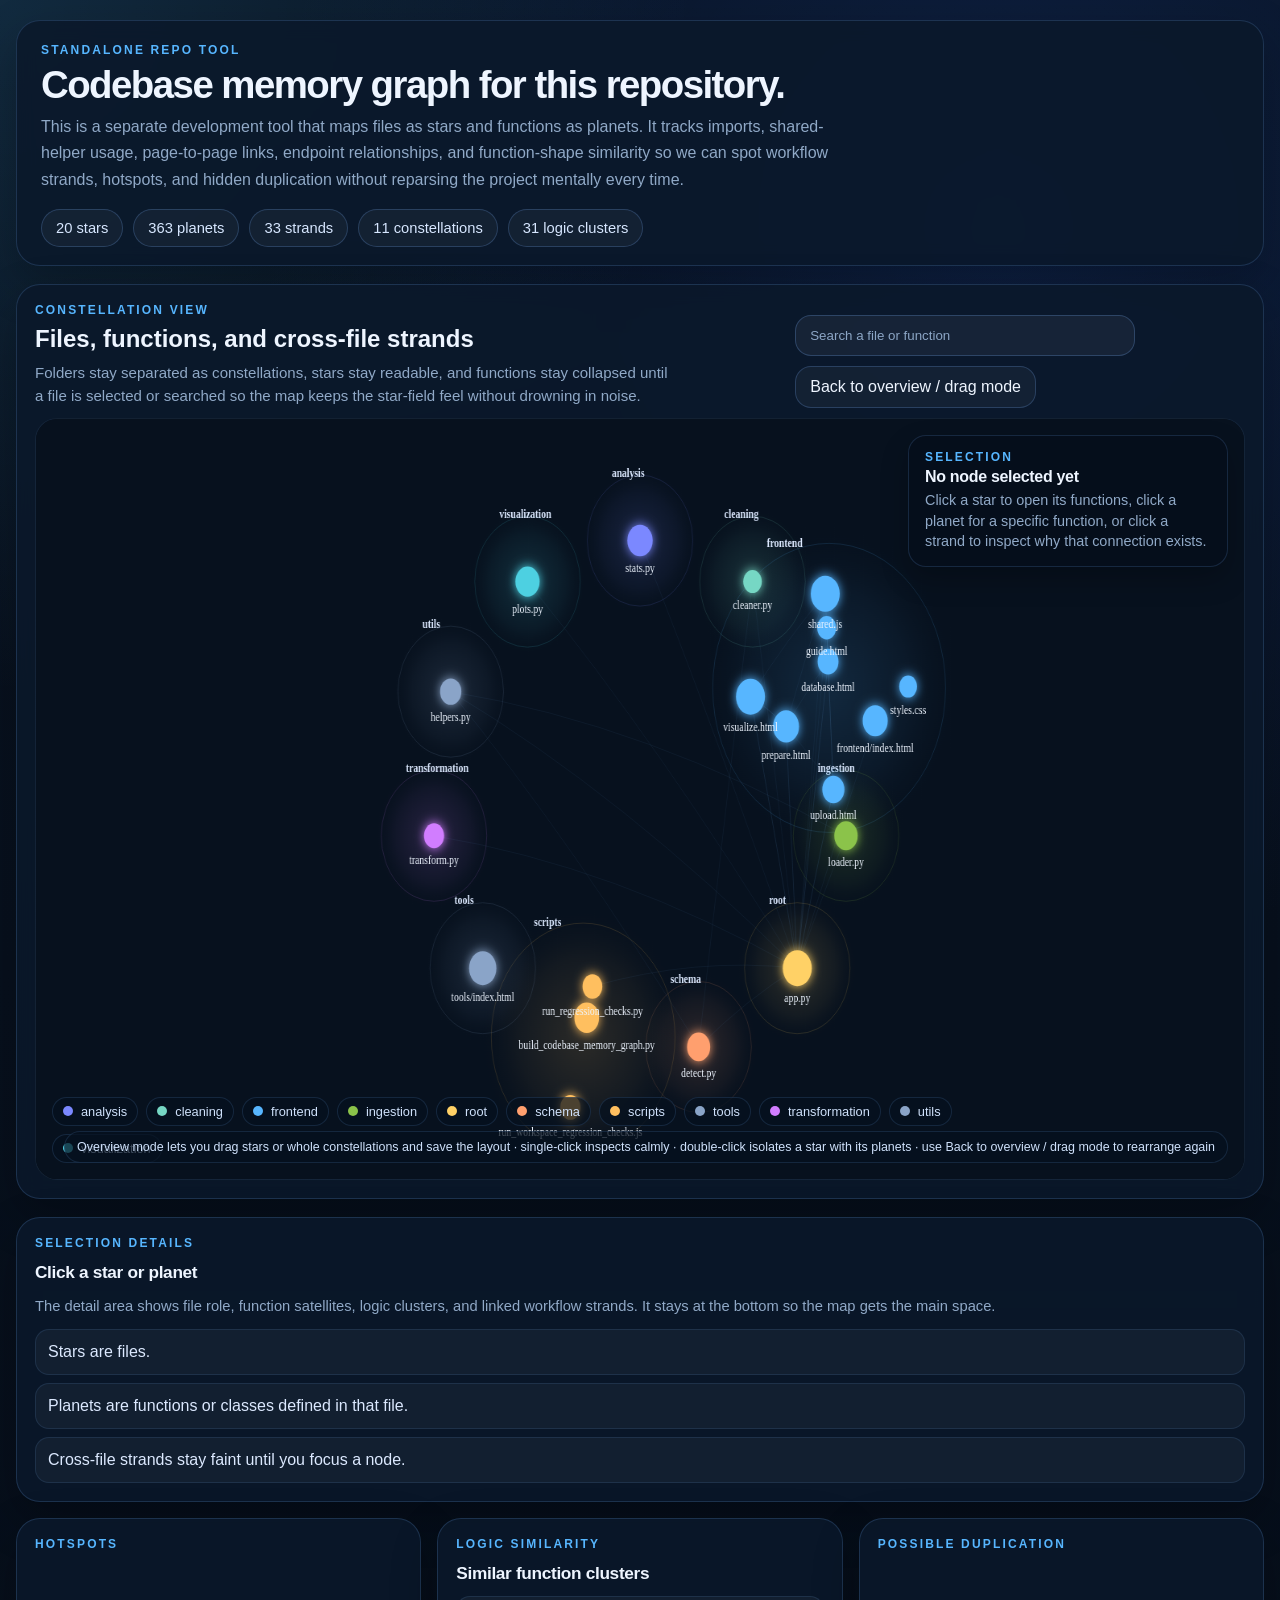
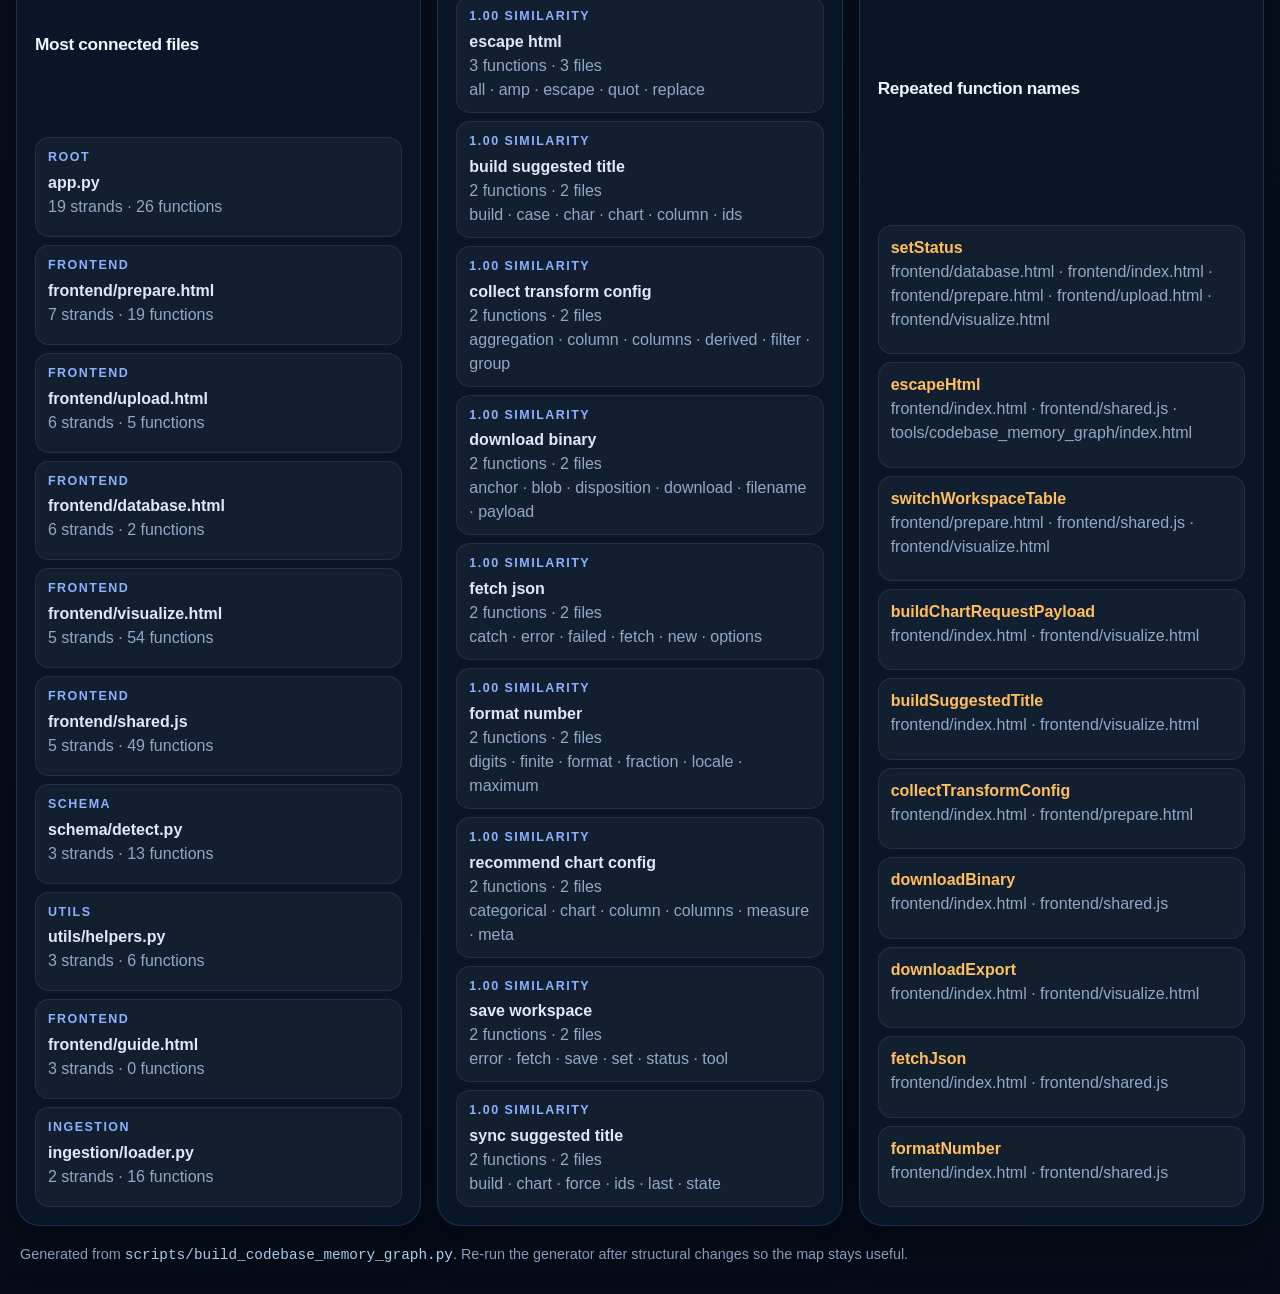
==== commit d12f7583: "Refine memory graph click behavior" ====
--- a/tools/codebase_memory_graph/index.html
+++ b/tools/codebase_memory_graph/index.html
@@ -363,7 +363,7 @@
   </div>
 
   <script>
-    const GRAPH = {"files": [{"id": "analysis/stats.py", "path": "analysis/stats.py", "name": "stats.py", "folder": "analysis", "extension": ".py", "lines": 1234, "functions": [{"name": "_tokenize", "line": 9, "kind": "function", "keywords": ["str", "token", "lower", "split", "def", "for", "tokenize"], "fingerprint": ["def", "for", "lower", "split", "str", "token", "tokenize"], "stem": "tokenize"}, {"name": "_round_nested", "line": 13, "kind": "function", "keywords": ["round", "isinstance", "nested", "any", "for", "key", "def", "float"], "fingerprint": ["any", "def", "float", "for", "isinstance", "key", "nested", "round"], "stem": "round nested"}, {"name": "_is_identifier_column", "line": 23, "kind": "function", "keywords": ["series", "column", "len", "lower", "max", "name", "normalized", "nunique"], "fingerprint": ["column", "identifier", "len", "lower", "max", "name", "normalized", "nunique", "series"], "stem": "identifier column"}, {"name": "_column_matches", "line": 30, "kind": "function", "keywords": ["bool", "column", "set", "intersection", "name", "str", "terms", "tokenize"], "fingerprint": ["bool", "column", "intersection", "matches", "name", "set", "str", "terms", "tokenize"], "stem": "column matches"}, {"name": "_format_label", "line": 35, "kind": "function", "keywords": ["sub", "replace", "col", "str", "flags", "ignorecase", "label", "investigation"], "fingerprint": ["col", "flags", "format", "ignorecase", "investigation", "label", "replace", "str", "sub"], "stem": "format label"}, {"name": "_format_dimension_value", "line": 49, "kind": "function", "keywords": ["str", "islower", "isupper", "strip", "title", "any", "def", "dimension"], "fingerprint": ["any", "def", "dimension", "format", "islower", "isupper", "str", "strip", "title", "value"], "stem": "format dimension value"}, {"name": "_is_generic_generated_name", "line": 58, "kind": "function", "keywords": ["bool", "column", "name", "str", "fullmatch", "lower", "strip", "def"], "fingerprint": ["bool", "column", "def", "fullmatch", "generated", "generic", "lower", "name", "str", "strip"], "stem": "generic generated name"}, {"name": "_metric_slot_label", "line": 62, "kind": "function", "keywords": ["field", "primary", "rate", "slot", "count", "backlog", "get", "labels"], "fingerprint": ["backlog", "count", "field", "get", "label", "labels", "metric", "primary", "rate", "slot"], "stem": "metric slot label"}, {"name": "_headline_metric_label", "line": 73, "kind": "function", "keywords": ["intersection", "tokens", "pretty", "slot", "pending", "rate", "backlog", "cases"], "fingerprint": ["backlog", "cases", "headline", "intersection", "label", "metric", "pending", "pretty", "rate", "slot", "tokens"], "stem": "headline metric label"}, {"name": "_metric_choice_map", "line": 115, "kind": "function", "keywords": ["get", "metric", "str", "choices", "column", "slot", "and", "any"], "fingerprint": ["and", "any", "choice", "choices", "column", "get", "map", "metric", "slot", "str"], "stem": "metric choice map"}, {"name": "_format_value", "line": 123, "kind": "function", "keywords": ["numeric", "rstrip", "int", "digits", "float", "integer", "isna", "any"], "fingerprint": ["any", "digits", "float", "format", "int", "integer", "isna", "numeric", "rstrip", "value"], "stem": "format value"}, {"name": "_to_serializable_number", "line": 132, "kind": "function", "keywords": ["int", "numeric", "float", "digits", "integer", "isna", "round", "any"], "fingerprint": ["any", "digits", "float", "int", "integer", "isna", "number", "numeric", "round", "serializable"], "stem": "serializable number"}, {"name": "_numeric_like_ratio", "line": 141, "kind": "function", "keywords": ["float", "like", "numeric", "sample", "series", "str", "astype", "dropna"], "fingerprint": ["astype", "dropna", "float", "like", "numeric", "ratio", "sample", "series", "str"], "stem": "numeric like ratio"}, {"name": "_pick_dimension_column", "line": 149, "kind": "function", "keywords": ["column", "get", "name", "score", "generic", "int", "matches", "semantic"], "fingerprint": ["column", "dimension", "generic", "get", "int", "matches", "name", "pick", "score", "semantic"], "stem": "pick dimension column"}, {"name": "_split_detail_and_total_rows", "line": 207, "kind": "function", "keywords": ["copy", "total", "frame", "mask", "str", "astype", "column", "dimension"], "fingerprint": ["and", "astype", "column", "copy", "detail", "dimension", "frame", "mask", "split", "str", "total"], "stem": "split detail and"}, {"name": "_pick_overall_total_row", "line": 213, "kind": "function", "keywords": ["total", "all", "str", "matches", "astype", "column", "contains", "dimension"], "fingerprint": ["all", "astype", "column", "contains", "dimension", "matches", "overall", "pick", "str", "total"], "stem": "pick overall total"}, {"name": "_score_metric_candidates", "line": 234, "kind": "function", "keywords": ["get", "terms", "column", "role", "set", "weighted", "append", "str"], "fingerprint": ["append", "candidates", "column", "get", "metric", "role", "score", "set", "str", "terms", "weighted"], "stem": "score metric candidates"}, {"name": "_pick_metric_column", "line": 300, "kind": "function", "keywords": ["terms", "str", "exclude", "include", "metric", "ranked", "required", "set"], "fingerprint": ["column", "exclude", "include", "metric", "pick", "ranked", "required", "set", "str", "terms"], "stem": "pick metric column"}, {"name": "_detect_dataset_intent", "line": 320, "kind": "function", "keywords": ["append", "fields", "label", "intent", "and", "reasons", "len", "role"], "fingerprint": ["and", "append", "dataset", "detect", "fields", "intent", "label", "len", "reasons", "role"], "stem": "detect dataset intent"}, {"name": "_top_rankings", "line": 397, "kind": "function", "keywords": ["column", "secondary", "metric", "usable", "format", "row", "dimension", "str"], "fingerprint": ["column", "dimension", "format", "metric", "rankings", "row", "secondary", "str", "top", "usable"], "stem": "top rankings"}, {"name": "_find_supporting_metric", "line": 428, "kind": "function", "keywords": ["terms", "str", "exclude", "metric", "ranked", "required", "weighted", "candidates"], "fingerprint": ["candidates", "exclude", "find", "metric", "ranked", "required", "str", "supporting", "terms", "weighted"], "stem": "find supporting metric"}, {"name": "_build_consistency_checks", "line": 446, "kind": "function", "keywords": ["format", "rate", "get", "label", "numeric", "count", "series", "float"], "fingerprint": ["build", "checks", "consistency", "count", "float", "format", "get", "label", "numeric", "rate", "series"], "stem": "build consistency checks"}, {"name": "_build_anomaly_flags", "line": 541, "kind": "function", "keywords": ["series", "format", "rate", "dimension", "get", "numeric", "detail", "append"], "fingerprint": ["anomaly", "append", "build", "detail", "dimension", "flags", "format", "get", "numeric", "rate", "series"], "stem": "build anomaly flags"}, {"name": "_build_dataset_story", "line": 620, "kind": "function", "keywords": ["column", "rate", "count", "dimension", "format", "pending", "metric", "label"], "fingerprint": ["build", "column", "count", "dataset", "dimension", "format", "label", "metric", "pending", "rate", "story"], "stem": "build dataset story"}, {"name": "_top_correlation_pairs", "line": 959, "kind": "function", "keywords": ["numeric", "columns", "pairs", "left", "right", "round", "correlation", "frame"], "fingerprint": ["columns", "correlation", "frame", "left", "numeric", "pairs", "right", "round", "top"], "stem": "top correlation pairs"}, {"name": "_build_group_comparison", "line": 981, "kind": "function", "keywords": ["str", "series", "columns", "column", "dropna", "float", "round", "gaps"], "fingerprint": ["build", "column", "columns", "comparison", "dropna", "float", "gaps", "group", "round", "series", "str"], "stem": "build group comparison"}, {"name": "_build_validation_recovery", "line": 1018, "kind": "function", "keywords": ["append", "columns", "get", "len", "column", "report", "str", "numeric"], "fingerprint": ["append", "build", "column", "columns", "get", "len", "numeric", "recovery", "report", "str", "validation"], "stem": "build validation recovery"}, {"name": "build_analysis_report", "line": 1117, "kind": "function", "keywords": ["columns", "append", "name", "numeric", "get", "len", "categorical", "meta"], "fingerprint": ["analysis", "append", "build", "categorical", "columns", "get", "len", "meta", "name", "numeric", "report"], "stem": "build analysis report"}, {"name": "add_dominance_flag", "line": 555, "kind": "function", "keywords": ["series", "top", "append", "dimension", "float", "column", "share", "sorted"], "fingerprint": ["add", "append", "column", "dimension", "dominance", "flag", "float", "series", "share", "sorted", "top"], "stem": "add dominance flag"}, {"name": "choose_metric", "line": 670, "kind": "function", "keywords": ["ranked", "column", "slot", "metric", "score", "label", "append", "candidates"], "fingerprint": ["append", "candidates", "choose", "column", "label", "metric", "ranked", "score", "slot"], "stem": "choose metric"}], "classes": [], "imports": [], "helper_refs": [], "api_refs": [], "page_refs": [], "script_refs": [], "routes": []}, {"id": "app.py", "path": "app.py", "name": "app.py", "folder": "root", "extension": ".py", "lines": 755, "functions": [{"name": "_json_response", "line": 31, "kind": "function", "keywords": ["any", "code", "jsonify", "make", "payload", "safe", "status", "def"], "fingerprint": ["any", "code", "def", "json", "jsonify", "make", "payload", "response", "safe", "status"], "stem": "json response"}, {"name": "_serialize_dataset_state", "line": 35, "kind": "function", "keywords": ["report", "str", "any", "clean", "cleaning", "filename", "load", "dataset"], "fingerprint": ["any", "clean", "cleaning", "dataset", "filename", "load", "report", "serialize", "state", "str"], "stem": "serialize dataset state"}, {"name": "_resolve_dataset", "line": 50, "kind": "function", "keywords": ["dataset", "get", "state", "clean", "report", "str", "any", "payload"], "fingerprint": ["any", "clean", "dataset", "get", "payload", "report", "resolve", "state", "str"], "stem": "resolve dataset"}, {"name": "_build_transform_payload", "line": 69, "kind": "function", "keywords": ["report", "dataset", "schema", "str", "transformed", "analysis", "cleaning", "filename"], "fingerprint": ["analysis", "build", "cleaning", "dataset", "filename", "payload", "report", "schema", "str", "transform", "transformed"], "stem": "build transform payload"}, {"name": "_format_report_value", "line": 103, "kind": "function", "keywords": ["str", "rstrip", "int", "decimals", "integer", "isinstance", "any", "def"], "fingerprint": ["any", "decimals", "def", "format", "int", "integer", "isinstance", "report", "rstrip", "str", "value"], "stem": "format report value"}, {"name": "_schema_examples", "line": 113, "kind": "function", "keywords": ["column", "str", "schema", "type", "limit", "meta", "any", "def"], "fingerprint": ["any", "column", "def", "examples", "limit", "meta", "schema", "str", "type"], "stem": "schema examples"}, {"name": "_normalise_chart_items", "line": 117, "kind": "function", "keywords": ["chart", "get", "charts", "isinstance", "and", "any", "payload", "str"], "fingerprint": ["and", "any", "chart", "charts", "get", "isinstance", "items", "normalise", "payload", "str"], "stem": "normalise chart items"}, {"name": "_safe_dashboard_columns", "line": 124, "kind": "function", "keywords": ["int", "default", "error", "max", "min", "parsed", "any", "columns"], "fingerprint": ["any", "columns", "dashboard", "default", "error", "int", "max", "min", "parsed", "safe"], "stem": "safe dashboard columns"}, {"name": "_chunked", "line": 132, "kind": "function", "keywords": ["index", "size", "any", "len", "range", "str", "chunked", "def"], "fingerprint": ["any", "chunked", "def", "index", "len", "range", "size", "str"], "stem": "chunked"}, {"name": "_coerce_preview_filter_value", "line": 136, "kind": "function", "keywords": ["any", "dtype", "numeric", "raw", "series", "coerce", "api", "datetime"], "fingerprint": ["any", "api", "coerce", "datetime", "dtype", "filter", "numeric", "preview", "raw", "series"], "stem": "coerce preview filter"}, {"name": "_apply_preview_filter", "line": 144, "kind": "function", "keywords": ["get", "numeric", "filtered", "series", "condition", "coerce", "filter", "preview"], "fingerprint": ["apply", "coerce", "condition", "filter", "filtered", "get", "numeric", "preview", "series"], "stem": "apply preview filter"}, {"name": "_build_chart_bytes", "line": 177, "kind": "function", "keywords": ["chart", "str", "column", "transformed", "format", "options", "output", "schema"], "fingerprint": ["build", "bytes", "chart", "column", "format", "options", "output", "schema", "str", "transformed"], "stem": "build chart bytes"}, {"name": "index", "line": 201, "kind": "function", "keywords": ["directory", "from", "send", "any", "def", "dir", "frontend", "get"], "fingerprint": ["any", "def", "dir", "directory", "from", "frontend", "get", "index", "send"], "stem": "index", "routes": ["/"], "methods": ["GET"], "serves": "frontend/upload.html"}, {"name": "prepare_page", "line": 206, "kind": "function", "keywords": ["directory", "from", "prepare", "send", "any", "def", "dir", "frontend"], "fingerprint": ["any", "def", "dir", "directory", "from", "frontend", "page", "prepare", "send"], "stem": "prepare page", "routes": ["/prepare"], "methods": ["GET"], "serves": "frontend/prepare.html"}, {"name": "database_page", "line": 211, "kind": "function", "keywords": ["database", "directory", "from", "send", "any", "def", "dir", "frontend"], "fingerprint": ["any", "database", "def", "dir", "directory", "from", "frontend", "page", "send"], "stem": "database page", "routes": ["/database"], "methods": ["GET"], "serves": "frontend/database.html"}, {"name": "guide_page", "line": 216, "kind": "function", "keywords": ["directory", "from", "guide", "send", "any", "def", "dir", "frontend"], "fingerprint": ["any", "def", "dir", "directory", "from", "frontend", "guide", "page", "send"], "stem": "guide page", "routes": ["/guide"], "methods": ["GET"], "serves": "frontend/guide.html"}, {"name": "visualize_page", "line": 221, "kind": "function", "keywords": ["directory", "from", "send", "visualize", "any", "def", "dir", "frontend"], "fingerprint": ["any", "def", "dir", "directory", "from", "frontend", "page", "send", "visualize"], "stem": "visualize page", "routes": ["/visualize"], "methods": ["GET"], "serves": "frontend/visualize.html"}, {"name": "health", "line": 226, "kind": "function", "keywords": ["response", "any", "def", "get", "health", "json", "status"], "fingerprint": ["any", "def", "get", "health", "json", "response", "status"], "stem": "health", "routes": ["/health"], "methods": ["GET"]}, {"name": "upload_dataset", "line": 231, "kind": "function", "keywords": ["report", "clean", "load", "schema", "dataset", "cleaning", "raw", "filename"], "fingerprint": ["clean", "cleaning", "dataset", "filename", "load", "raw", "report", "schema", "upload"], "stem": "upload dataset", "routes": ["/api/upload"], "methods": ["POST"]}, {"name": "transform_dataset", "line": 281, "kind": "function", "keywords": ["get", "payload", "report", "dataset", "error", "response", "clean", "cleaning"], "fingerprint": ["clean", "cleaning", "dataset", "error", "get", "payload", "report", "response", "transform"], "stem": "transform dataset", "routes": ["/api/transform"], "methods": ["POST"]}, {"name": "visualize_dataset", "line": 300, "kind": "function", "keywords": ["chart", "get", "column", "type", "transformed", "payload", "schema", "options"], "fingerprint": ["chart", "column", "dataset", "get", "options", "payload", "schema", "transformed", "type", "visualize"], "stem": "visualize dataset", "routes": ["/api/visualize"], "methods": ["POST"]}, {"name": "filtered_preview", "line": 354, "kind": "function", "keywords": ["preview", "get", "filter", "filtered", "apply", "error", "int", "payload"], "fingerprint": ["apply", "error", "filter", "filtered", "get", "int", "payload", "preview"], "stem": "filtered preview", "routes": ["/api/preview"], "methods": ["POST"]}, {"name": "export_dataset", "line": 375, "kind": "function", "keywords": ["get", "csv", "output", "stem", "bytes", "download", "error", "filename"], "fingerprint": ["bytes", "csv", "dataset", "download", "error", "export", "filename", "get", "output", "stem"], "stem": "export dataset", "routes": ["/api/export/dataset"], "methods": ["POST"]}, {"name": "export_chart", "line": 403, "kind": "function", "keywords": ["chart", "get", "column", "payload", "transformed", "type", "bytes", "format"], "fingerprint": ["bytes", "chart", "column", "export", "format", "get", "payload", "transformed", "type"], "stem": "export chart", "routes": ["/api/export/chart"], "methods": ["POST"]}, {"name": "export_dashboard", "line": 444, "kind": "function", "keywords": ["chart", "get", "dashboard", "page", "columns", "charts", "axis", "index"], "fingerprint": ["axis", "chart", "charts", "columns", "dashboard", "export", "get", "index", "page"], "stem": "export dashboard", "routes": ["/api/export/dashboard"], "methods": ["POST"]}, {"name": "export_report", "line": 551, "kind": "function", "keywords": ["get", "report", "append", "lines", "extend", "chart", "join", "format"], "fingerprint": ["append", "chart", "export", "extend", "format", "get", "join", "lines", "report"], "stem": "export report", "routes": ["/api/export/report"], "methods": ["POST"]}], "classes": [], "imports": ["analysis/stats.py", "cleaning/cleaner.py", "ingestion/loader.py", "schema/detect.py", "transformation/transform.py", "utils/helpers.py", "visualization/plots.py"], "helper_refs": [], "api_refs": [], "page_refs": [], "script_refs": [], "routes": [{"name": "index", "line": 201, "kind": "function", "keywords": ["directory", "from", "send", "any", "def", "dir", "frontend", "get"], "fingerprint": ["any", "def", "dir", "directory", "from", "frontend", "get", "index", "send"], "stem": "index", "routes": ["/"], "methods": ["GET"], "serves": "frontend/upload.html"}, {"name": "prepare_page", "line": 206, "kind": "function", "keywords": ["directory", "from", "prepare", "send", "any", "def", "dir", "frontend"], "fingerprint": ["any", "def", "dir", "directory", "from", "frontend", "page", "prepare", "send"], "stem": "prepare page", "routes": ["/prepare"], "methods": ["GET"], "serves": "frontend/prepare.html"}, {"name": "database_page", "line": 211, "kind": "function", "keywords": ["database", "directory", "from", "send", "any", "def", "dir", "frontend"], "fingerprint": ["any", "database", "def", "dir", "directory", "from", "frontend", "page", "send"], "stem": "database page", "routes": ["/database"], "methods": ["GET"], "serves": "frontend/database.html"}, {"name": "guide_page", "line": 216, "kind": "function", "keywords": ["directory", "from", "guide", "send", "any", "def", "dir", "frontend"], "fingerprint": ["any", "def", "dir", "directory", "from", "frontend", "guide", "page", "send"], "stem": "guide page", "routes": ["/guide"], "methods": ["GET"], "serves": "frontend/guide.html"}, {"name": "visualize_page", "line": 221, "kind": "function", "keywords": ["directory", "from", "send", "visualize", "any", "def", "dir", "frontend"], "fingerprint": ["any", "def", "dir", "directory", "from", "frontend", "page", "send", "visualize"], "stem": "visualize page", "routes": ["/visualize"], "methods": ["GET"], "serves": "frontend/visualize.html"}, {"name": "health", "line": 226, "kind": "function", "keywords": ["response", "any", "def", "get", "health", "json", "status"], "fingerprint": ["any", "def", "get", "health", "json", "response", "status"], "stem": "health", "routes": ["/health"], "methods": ["GET"]}, {"name": "upload_dataset", "line": 231, "kind": "function", "keywords": ["report", "clean", "load", "schema", "dataset", "cleaning", "raw", "filename"], "fingerprint": ["clean", "cleaning", "dataset", "filename", "load", "raw", "report", "schema", "upload"], "stem": "upload dataset", "routes": ["/api/upload"], "methods": ["POST"]}, {"name": "transform_dataset", "line": 281, "kind": "function", "keywords": ["get", "payload", "report", "dataset", "error", "response", "clean", "cleaning"], "fingerprint": ["clean", "cleaning", "dataset", "error", "get", "payload", "report", "response", "transform"], "stem": "transform dataset", "routes": ["/api/transform"], "methods": ["POST"]}, {"name": "visualize_dataset", "line": 300, "kind": "function", "keywords": ["chart", "get", "column", "type", "transformed", "payload", "schema", "options"], "fingerprint": ["chart", "column", "dataset", "get", "options", "payload", "schema", "transformed", "type", "visualize"], "stem": "visualize dataset", "routes": ["/api/visualize"], "methods": ["POST"]}, {"name": "filtered_preview", "line": 354, "kind": "function", "keywords": ["preview", "get", "filter", "filtered", "apply", "error", "int", "payload"], "fingerprint": ["apply", "error", "filter", "filtered", "get", "int", "payload", "preview"], "stem": "filtered preview", "routes": ["/api/preview"], "methods": ["POST"]}, {"name": "export_dataset", "line": 375, "kind": "function", "keywords": ["get", "csv", "output", "stem", "bytes", "download", "error", "filename"], "fingerprint": ["bytes", "csv", "dataset", "download", "error", "export", "filename", "get", "output", "stem"], "stem": "export dataset", "routes": ["/api/export/dataset"], "methods": ["POST"]}, {"name": "export_chart", "line": 403, "kind": "function", "keywords": ["chart", "get", "column", "payload", "transformed", "type", "bytes", "format"], "fingerprint": ["bytes", "chart", "column", "export", "format", "get", "payload", "transformed", "type"], "stem": "export chart", "routes": ["/api/export/chart"], "methods": ["POST"]}, {"name": "export_dashboard", "line": 444, "kind": "function", "keywords": ["chart", "get", "dashboard", "page", "columns", "charts", "axis", "index"], "fingerprint": ["axis", "chart", "charts", "columns", "dashboard", "export", "get", "index", "page"], "stem": "export dashboard", "routes": ["/api/export/dashboard"], "methods": ["POST"]}, {"name": "export_report", "line": 551, "kind": "function", "keywords": ["get", "report", "append", "lines", "extend", "chart", "join", "format"], "fingerprint": ["append", "chart", "export", "extend", "format", "get", "join", "lines", "report"], "stem": "export report", "routes": ["/api/export/report"], "methods": ["POST"]}]}, {"id": "cleaning/cleaner.py", "path": "cleaning/cleaner.py", "name": "cleaner.py", "folder": "cleaning", "extension": ".py", "lines": 73, "functions": [{"name": "clean_dataframe", "line": 10, "kind": "function", "keywords": ["column", "cleaned", "missing", "fill", "report", "int", "str", "append"], "fingerprint": ["append", "clean", "cleaned", "column", "dataframe", "fill", "int", "missing", "report", "str"], "stem": "clean dataframe"}], "classes": [], "imports": ["schema/detect.py"], "helper_refs": [], "api_refs": [], "page_refs": [], "script_refs": [], "routes": []}, {"id": "frontend/database.html", "path": "frontend/database.html", "name": "database.html", "folder": "frontend", "extension": ".html", "lines": 212, "functions": [{"name": "setStatus", "kind": "function", "line": 11, "keywords": ["message", "status", "content", "ids", "set"], "fingerprint": ["content", "ids", "message", "set", "status"], "stem": "set status"}, {"name": "renderSelectedFile", "kind": "function", "line": 15, "keywords": ["ids", "name", "selected", "content", "export", "files", "input", "render"], "fingerprint": ["content", "export", "file", "files", "ids", "input", "name", "render", "selected"], "stem": "render selected file"}], "classes": [], "imports": ["frontend/shared.js"], "helper_refs": ["fetchJson", "saveSession"], "api_refs": ["/api/upload"], "page_refs": ["/prepare", "/static/styles.css"], "script_refs": ["frontend/shared.js"], "routes": []}, {"id": "frontend/guide.html", "path": "frontend/guide.html", "name": "guide.html", "folder": "frontend", "extension": ".html", "lines": 124, "functions": [], "classes": [], "imports": [], "helper_refs": [], "api_refs": [], "page_refs": ["/database", "/static/styles.css"], "script_refs": [], "routes": []}, {"id": "frontend/index.html", "path": "frontend/index.html", "name": "frontend/index.html", "folder": "frontend", "extension": ".html", "lines": 1607, "functions": [{"name": "setStatus", "kind": "function", "line": 48, "keywords": ["message", "status", "content", "ids", "set"], "fingerprint": ["content", "ids", "message", "set", "status"], "stem": "set status"}, {"name": "setRecommendation", "kind": "function", "line": 50, "keywords": ["message", "recommendation", "content", "ids", "set"], "fingerprint": ["content", "ids", "message", "recommendation", "set"], "stem": "set recommendation"}, {"name": "escapeHtml", "kind": "function", "line": 54, "keywords": ["all", "replace", "amp", "escape", "quot"], "fingerprint": ["all", "amp", "escape", "html", "quot", "replace"], "stem": "escape html"}, {"name": "formatNumber", "kind": "function", "line": 63, "keywords": ["digits", "numeric", "undefined", "finite", "format", "fraction", "locale", "maximum"], "fingerprint": ["digits", "finite", "format", "fraction", "locale", "maximum", "number", "numeric", "undefined"], "stem": "format number"}, {"name": "truncateValue", "kind": "function", "line": 70, "keywords": ["compact", "limit", "length", "replace", "slice", "trim", "truncate"], "fingerprint": ["compact", "length", "limit", "replace", "slice", "trim", "truncate", "value"], "stem": "truncate value"}, {"name": "setChartDownloadState", "kind": "function", "line": 76, "keywords": ["chart", "enabled", "actions", "download", "hidden", "ids", "set", "state"], "fingerprint": ["actions", "chart", "download", "enabled", "hidden", "ids", "set", "state"], "stem": "set chart download"}, {"name": "buildSuggestedTitle", "kind": "function", "line": 80, "keywords": ["ids", "chart", "type", "column", "build", "case", "char", "slice"], "fingerprint": ["build", "case", "char", "chart", "column", "ids", "slice", "suggested", "title", "type"], "stem": "build suggested title"}, {"name": "syncSuggestedTitle", "kind": "function", "line": 85, "keywords": ["title", "suggested", "chart", "ids", "force", "last", "state", "build"], "fingerprint": ["build", "chart", "force", "ids", "last", "state", "suggested", "sync", "title"], "stem": "sync suggested title"}, {"name": "populateSelect", "kind": "function", "line": 94, "keywords": ["option", "select", "column", "columns", "previous", "empty", "include", "append"], "fingerprint": ["append", "column", "columns", "empty", "include", "option", "populate", "previous", "select"], "stem": "populate select"}, {"name": "populateMultiSelect", "kind": "function", "line": 106, "keywords": ["option", "select", "column", "columns", "previous", "selected", "append", "child"], "fingerprint": ["append", "child", "column", "columns", "multi", "option", "populate", "previous", "select", "selected"], "stem": "populate multi select"}, {"name": "renderSchema", "kind": "function", "line": 118, "keywords": ["meta", "schema", "column", "row", "warnings", "aggregation", "body", "escape"], "fingerprint": ["aggregation", "body", "column", "escape", "meta", "render", "row", "schema", "warnings"], "stem": "render schema"}, {"name": "getColumnsForTypes", "kind": "function", "line": 136, "keywords": ["types", "meta", "name", "schema", "columns", "entries", "filter", "for"], "fingerprint": ["columns", "entries", "filter", "for", "get", "meta", "name", "schema", "types"], "stem": "get columns for"}, {"name": "getColumnsForRoles", "kind": "function", "line": 142, "keywords": ["allowed", "meta", "roles", "types", "includes", "name", "schema", "columns"], "fingerprint": ["allowed", "columns", "for", "get", "includes", "meta", "name", "roles", "schema", "types"], "stem": "get columns for"}, {"name": "uniqueColumns", "kind": "function", "line": 148, "keywords": ["columns", "new", "set", "unique"], "fingerprint": ["columns", "new", "set", "unique"], "stem": "unique columns"}, {"name": "getChartCompatibility", "kind": "function", "line": 152, "keywords": ["columns", "numeric", "for", "schema", "chart", "categorical", "concat", "get"], "fingerprint": ["categorical", "chart", "columns", "compatibility", "concat", "for", "get", "numeric", "schema"], "stem": "get chart compatibility"}, {"name": "syncChartControls", "kind": "function", "line": 219, "keywords": ["column", "compatibility", "ids", "columns", "previous", "chart", "includes", "optional"], "fingerprint": ["chart", "column", "columns", "compatibility", "controls", "ids", "includes", "optional", "previous", "sync"], "stem": "sync chart controls"}, {"name": "ensureChartSelectionValid", "kind": "function", "line": 251, "keywords": ["chart", "valid", "compatibility", "has", "ids", "columns", "the", "column"], "fingerprint": ["chart", "column", "columns", "compatibility", "ensure", "has", "ids", "selection", "the", "valid"], "stem": "ensure chart selection"}, {"name": "recommendChartConfig", "kind": "function", "line": 266, "keywords": ["chart", "columns", "numeric", "measure", "column", "categorical", "meta", "type"], "fingerprint": ["categorical", "chart", "column", "columns", "config", "measure", "meta", "numeric", "recommend", "type"], "stem": "recommend chart config"}, {"name": "applyRecommendedChart", "kind": "function", "line": 337, "keywords": ["recommendation", "column", "chart", "ids", "option", "type", "from", "options"], "fingerprint": ["apply", "chart", "column", "from", "ids", "option", "options", "recommendation", "recommended", "type"], "stem": "apply recommended chart"}, {"name": "renderPreview", "kind": "function", "line": 354, "keywords": ["preview", "rows", "ids", "head", "row", "append", "child", "column"], "fingerprint": ["append", "child", "column", "head", "ids", "preview", "render", "row", "rows"], "stem": "render preview"}, {"name": "renderAnalysis", "kind": "function", "line": 384, "keywords": ["div", "span", "escape", "analysis", "group", "format", "summary", "comparison"], "fingerprint": ["analysis", "comparison", "div", "escape", "format", "group", "render", "span", "summary"], "stem": "render analysis"}, {"name": "updateColumnControls", "kind": "function", "line": 485, "keywords": ["columns", "ids", "populate", "select", "schema", "column", "derived", "aggregation"], "fingerprint": ["aggregation", "column", "columns", "controls", "derived", "ids", "populate", "schema", "select", "update"], "stem": "update column controls"}, {"name": "collectTransformConfig", "kind": "function", "line": 497, "keywords": ["ids", "derived", "columns", "column", "filter", "group", "selected", "aggregation"], "fingerprint": ["aggregation", "collect", "column", "columns", "config", "derived", "filter", "group", "ids", "selected", "transform"], "stem": "collect transform config"}, {"name": "buildChartRequestPayload", "kind": "function", "line": 520, "keywords": ["chart", "ids", "column", "dataset", "state", "config", "format", "title"], "fingerprint": ["build", "chart", "column", "config", "dataset", "format", "ids", "request", "state", "title"], "stem": "build chart request"}, {"name": "fetchJson", "kind": "function", "line": 533, "keywords": ["response", "error", "fetch", "options", "url", "catch", "failed", "new"], "fingerprint": ["catch", "error", "failed", "fetch", "json", "new", "options", "response", "url"], "stem": "fetch json"}, {"name": "applyTransformPreview", "kind": "function", "line": 540, "keywords": ["state", "dataset", "chart", "payload", "preview", "set", "last", "render"], "fingerprint": ["apply", "chart", "dataset", "last", "payload", "preview", "render", "set", "state", "transform"], "stem": "apply transform preview"}, {"name": "downloadBinary", "kind": "function", "line": 635, "keywords": ["response", "url", "anchor", "filename", "payload", "blob", "disposition", "download"], "fingerprint": ["anchor", "binary", "blob", "disposition", "download", "filename", "payload", "response", "url"], "stem": "download binary"}, {"name": "downloadExport", "kind": "function", "line": 657, "keywords": ["dataset", "set", "state", "export", "format", "status", "config", "download"], "fingerprint": ["config", "dataset", "download", "export", "format", "set", "state", "status"], "stem": "download export"}], "classes": [], "imports": [], "helper_refs": [], "api_refs": ["/api/export/chart", "/api/export/dataset", "/api/export/report", "/api/transform", "/api/upload", "/api/visualize"], "page_refs": [], "script_refs": [], "routes": []}, {"id": "frontend/prepare.html", "path": "frontend/prepare.html", "name": "prepare.html", "folder": "frontend", "extension": ".html", "lines": 697, "functions": [{"name": "setStatus", "kind": "arrow", "line": 41, "keywords": ["table", "workspace", "ids", "panel", "status", "message", "meta", "render"], "fingerprint": ["ids", "message", "meta", "panel", "render", "set", "status", "table", "workspace"], "stem": "set status"}, {"name": "renderTableWorkspace", "kind": "function", "line": 43, "keywords": ["table", "workspace", "ids", "panel", "meta", "render", "switch", "tabs"], "fingerprint": ["ids", "meta", "panel", "render", "switch", "table", "tabs", "workspace"], "stem": "render table workspace"}, {"name": "switchWorkspaceTable", "kind": "function", "line": 53, "keywords": ["table", "switch", "workspace", "state", "tool", "window"], "fingerprint": ["state", "switch", "table", "tool", "window", "workspace"], "stem": "switch workspace table"}, {"name": "updateColumnControls", "kind": "function", "line": 57, "keywords": ["columns", "ids", "populate", "select", "tool", "window", "column", "derived"], "fingerprint": ["column", "columns", "controls", "derived", "ids", "populate", "select", "tool", "update", "window"], "stem": "update column controls"}, {"name": "cloneConfig", "kind": "function", "line": 67, "keywords": ["config", "clone", "parse", "stringify"], "fingerprint": ["clone", "config", "parse", "stringify"], "stem": "clone config"}, {"name": "configsEqual", "kind": "function", "line": 71, "keywords": ["clone", "config", "left", "right", "stringify", "configs", "equal"], "fingerprint": ["clone", "config", "configs", "equal", "left", "right", "stringify"], "stem": "configs equal"}, {"name": "configHasChanges", "kind": "function", "line": 75, "keywords": ["next", "length", "config", "columns", "aggregations", "boolean", "changes", "derived"], "fingerprint": ["aggregations", "boolean", "changes", "columns", "config", "derived", "has", "length", "next"], "stem": "config has changes"}, {"name": "buildHistoryLabel", "kind": "function", "line": 86, "keywords": ["config", "length", "parts", "columns", "push", "derived", "selected", "column"], "fingerprint": ["build", "column", "columns", "config", "derived", "history", "label", "length", "parts", "push", "selected"], "stem": "build history label"}, {"name": "normaliseHistoryState", "kind": "function", "line": 104, "keywords": ["history", "state", "transform", "config", "index", "current", "length", "label"], "fingerprint": ["config", "current", "history", "index", "label", "length", "normalise", "state", "transform"], "stem": "normalise history state"}, {"name": "populateControlsFromConfig", "kind": "function", "line": 120, "keywords": ["derived", "ids", "right", "filter", "next", "aggregation", "columns", "option"], "fingerprint": ["aggregation", "columns", "controls", "derived", "filter", "from", "ids", "next", "option", "populate", "right"], "stem": "populate controls from"}, {"name": "renderHistory", "kind": "function", "line": 145, "keywords": ["history", "index", "active", "button", "ids", "entry", "transform", "dataset"], "fingerprint": ["active", "button", "dataset", "entry", "history", "ids", "index", "render", "transform"], "stem": "render history"}, {"name": "renderQualityCenter", "kind": "function", "line": 173, "keywords": ["meta", "entries", "name", "role", "empty", "schema", "validation", "concat"], "fingerprint": ["center", "concat", "empty", "entries", "meta", "name", "quality", "render", "role", "schema", "validation"], "stem": "render quality center"}, {"name": "summarizeRoleExamples", "kind": "function", "line": 185, "keywords": ["entries", "count", "extra", "length", "names", "role", "advice", "label"], "fingerprint": ["advice", "count", "entries", "examples", "extra", "label", "length", "names", "role", "summarize"], "stem": "summarize role examples"}, {"name": "renderSession", "kind": "function", "line": 245, "keywords": ["state", "render", "schema", "analysis", "dataset", "ids", "shape", "tool"], "fingerprint": ["analysis", "dataset", "ids", "render", "schema", "session", "shape", "state", "tool"], "stem": "render session"}, {"name": "renderFilteredPreview", "kind": "function", "line": 264, "keywords": ["preview", "ids", "sort", "column", "rows", "tool", "window", "search"], "fingerprint": ["column", "filtered", "ids", "preview", "render", "rows", "search", "sort", "tool", "window"], "stem": "render filtered preview"}, {"name": "collectTransformConfig", "kind": "function", "line": 281, "keywords": ["ids", "derived", "columns", "column", "filter", "group", "selected", "aggregation"], "fingerprint": ["aggregation", "collect", "column", "columns", "config", "derived", "filter", "group", "ids", "selected", "transform"], "stem": "collect transform config"}, {"name": "applyTransformConfig", "kind": "function", "line": 304, "keywords": ["config", "apply", "options", "transform"], "fingerprint": ["apply", "config", "options", "transform"], "stem": "apply transform config"}, {"name": "restoreHistory", "kind": "function", "line": 349, "keywords": ["index", "history", "entry", "transform", "case", "config", "label", "lower"], "fingerprint": ["case", "config", "entry", "history", "index", "label", "lower", "restore", "transform"], "stem": "restore history"}, {"name": "saveWorkspace", "kind": "function", "line": 362, "keywords": ["error", "fetch", "save", "set", "status", "tool", "window", "workspace"], "fingerprint": ["error", "fetch", "save", "set", "status", "tool", "window", "workspace"], "stem": "save workspace"}], "classes": [], "imports": ["frontend/shared.js"], "helper_refs": ["escapeHtml", "fetchJson", "filterPreviewRows", "formatNumber", "getPreviewColumns", "populateMultiSelect", "populateSelect", "renderAnalysis", "renderDatasetExplanation", "renderPreview", "renderSchema", "renderWorkspaceTablePanel", "requireSession", "saveSession", "saveWorkspaceFlow", "setStatusText", "summarizePreviewColumns", "switchWorkspaceTable"], "api_refs": ["/api/transform"], "page_refs": ["/static/styles.css", "/visualize"], "script_refs": ["frontend/shared.js"], "routes": []}, {"id": "frontend/shared.js", "path": "frontend/shared.js", "name": "shared.js", "folder": "frontend", "extension": ".js", "lines": 1279, "functions": [{"name": "cloneJson", "kind": "function", "line": 22, "keywords": ["fallback", "catch", "clone", "parse", "stringify", "try", "undefined"], "fingerprint": ["catch", "clone", "fallback", "json", "parse", "stringify", "try", "undefined"], "stem": "clone json"}, {"name": "buildTableRecord", "kind": "function", "line": 31, "keywords": ["record", "build", "table"], "fingerprint": ["build", "record", "table"], "stem": "build table record"}, {"name": "mirrorActiveTableIntoSession", "kind": "function", "line": 56, "keywords": ["session", "table", "active", "next", "tables", "field", "analysis", "dataset"], "fingerprint": ["active", "analysis", "dataset", "field", "mirror", "next", "session", "table", "tables"], "stem": "mirror active table"}, {"name": "syncActiveTableIntoSession", "kind": "function", "line": 80, "keywords": ["table", "session", "dataset", "state", "next", "active", "field", "tables"], "fingerprint": ["active", "dataset", "field", "next", "session", "state", "sync", "table", "tables"], "stem": "sync active table"}, {"name": "createMultiTableSession", "kind": "function", "line": 110, "keywords": ["create", "multi", "options", "session", "table", "tables"], "fingerprint": ["create", "multi", "options", "session", "table", "tables"], "stem": "create multi table"}, {"name": "getWorkspaceTables", "kind": "function", "line": 125, "keywords": ["session", "tables", "get", "workspace"], "fingerprint": ["get", "session", "tables", "workspace"], "stem": "get workspace tables"}, {"name": "getActiveTableRecord", "kind": "function", "line": 129, "keywords": ["table", "tables", "active", "session", "get", "find", "length", "record"], "fingerprint": ["active", "find", "get", "length", "record", "session", "table", "tables"], "stem": "get active table"}, {"name": "setActiveTable", "kind": "function", "line": 136, "keywords": ["session", "table", "active", "current", "tables", "into", "synced", "length"], "fingerprint": ["active", "current", "into", "length", "session", "set", "synced", "table", "tables"], "stem": "set active table"}, {"name": "replaceSessionState", "kind": "function", "line": 145, "keywords": ["state", "target", "session", "next", "key", "assign", "delete", "each"], "fingerprint": ["assign", "delete", "each", "key", "next", "replace", "session", "state", "target"], "stem": "replace session state"}, {"name": "setStatusText", "kind": "function", "line": 156, "keywords": ["target", "message", "content", "set", "status"], "fingerprint": ["content", "message", "set", "status", "target", "text"], "stem": "set status text"}, {"name": "renderWorkspaceTablePanel", "kind": "function", "line": 162, "keywords": ["panel", "meta", "render", "session", "switch", "table", "tabs", "workspace"], "fingerprint": ["meta", "panel", "render", "session", "switch", "table", "tabs", "workspace"], "stem": "render workspace table"}, {"name": "switchWorkspaceTable", "kind": "function", "line": 199, "keywords": ["table", "reload", "state", "switch", "workspace"], "fingerprint": ["reload", "state", "switch", "table", "workspace"], "stem": "switch workspace table"}, {"name": "ensureDatasetState", "kind": "function", "line": 209, "keywords": ["state", "config", "dataset", "ensure", "fetch", "fetcher"], "fingerprint": ["config", "dataset", "ensure", "fetch", "fetcher", "state"], "stem": "ensure dataset state"}, {"name": "saveWorkspaceFlow", "kind": "function", "line": 231, "keywords": ["fetch", "fetcher", "flow", "last", "page", "prepare", "save", "set"], "fingerprint": ["fetch", "fetcher", "flow", "last", "page", "prepare", "save", "set", "workspace"], "stem": "save workspace flow"}, {"name": "stripChartBinary", "kind": "function", "line": 245, "keywords": ["chart", "clone", "delete", "binary", "mime", "strip", "type", "url"], "fingerprint": ["binary", "chart", "clone", "delete", "mime", "strip", "type", "url"], "stem": "strip chart binary"}, {"name": "createStorageSafeSession", "kind": "function", "line": 253, "keywords": ["session", "table", "chart", "next", "synced", "dataset", "state", "charts"], "fingerprint": ["chart", "charts", "create", "dataset", "next", "safe", "session", "state", "storage", "synced", "table"], "stem": "create storage safe"}, {"name": "createMinimalSession", "kind": "function", "line": 287, "keywords": ["chart", "session", "synced", "table", "config", "transform", "column", "dashboard"], "fingerprint": ["chart", "column", "config", "create", "dashboard", "minimal", "session", "synced", "table", "transform"], "stem": "create minimal session"}, {"name": "normalizeSessionShape", "kind": "function", "line": 363, "keywords": ["session", "next", "table", "dashboard", "tables", "active", "columns", "last"], "fingerprint": ["active", "columns", "dashboard", "last", "next", "normalize", "session", "shape", "table", "tables"], "stem": "normalize session shape"}, {"name": "saveSession", "kind": "function", "line": 383, "keywords": ["session", "storage", "catch", "create", "error", "key", "local", "set"], "fingerprint": ["catch", "create", "error", "key", "local", "save", "session", "set", "storage"], "stem": "save session"}, {"name": "loadSession", "kind": "function", "line": 395, "keywords": ["session", "storage", "catch", "get", "key", "load", "local", "normalize"], "fingerprint": ["catch", "get", "key", "load", "local", "normalize", "session", "storage"], "stem": "load session"}, {"name": "clearSession", "kind": "function", "line": 403, "keywords": ["storage", "clear", "key", "local", "remove", "session"], "fingerprint": ["clear", "key", "local", "remove", "session", "storage"], "stem": "clear session"}, {"name": "loadWorkspaces", "kind": "function", "line": 407, "keywords": ["workspace", "session", "last", "page", "parsed", "workspaces", "catch", "get"], "fingerprint": ["catch", "get", "last", "load", "page", "parsed", "session", "workspace", "workspaces"], "stem": "load workspaces"}, {"name": "saveWorkspaces", "kind": "function", "line": 421, "keywords": ["workspaces", "key", "local", "save", "set", "storage", "stringify"], "fingerprint": ["key", "local", "save", "set", "storage", "stringify", "workspaces"], "stem": "save workspaces"}, {"name": "createWorkspaceSnapshot", "kind": "function", "line": 425, "keywords": ["session", "synced", "table", "chart", "config", "dataset", "next", "charts"], "fingerprint": ["chart", "charts", "config", "create", "dataset", "next", "session", "snapshot", "synced", "table", "workspace"], "stem": "create workspace snapshot"}, {"name": "storeWorkspace", "kind": "function", "line": 476, "keywords": ["workspaces", "snapshot", "name", "session", "workspace", "create", "load", "save"], "fingerprint": ["create", "load", "name", "save", "session", "snapshot", "store", "workspace", "workspaces"], "stem": "store workspace"}, {"name": "deleteWorkspace", "kind": "function", "line": 484, "keywords": ["workspace", "workspaces", "delete", "filter", "load", "save"], "fingerprint": ["delete", "filter", "load", "save", "workspace", "workspaces"], "stem": "delete workspace"}, {"name": "getWorkspace", "kind": "function", "line": 488, "keywords": ["workspace", "find", "get", "load", "workspaces"], "fingerprint": ["find", "get", "load", "workspace", "workspaces"], "stem": "get workspace"}, {"name": "escapeHtml", "kind": "function", "line": 492, "keywords": ["all", "replace", "amp", "escape", "quot"], "fingerprint": ["all", "amp", "escape", "html", "quot", "replace"], "stem": "escape html"}, {"name": "formatNumber", "kind": "function", "line": 501, "keywords": ["digits", "numeric", "undefined", "finite", "format", "fraction", "locale", "maximum"], "fingerprint": ["digits", "finite", "format", "fraction", "locale", "maximum", "number", "numeric", "undefined"], "stem": "format number"}, {"name": "truncateValue", "kind": "function", "line": 508, "keywords": ["compact", "limit", "length", "replace", "slice", "trim", "truncate"], "fingerprint": ["compact", "length", "limit", "replace", "slice", "trim", "truncate", "value"], "stem": "truncate value"}, {"name": "humanizeFieldName", "kind": "function", "line": 514, "keywords": ["replace", "base", "col", "investigation", "state", "field", "humanize", "invsgn"], "fingerprint": ["base", "col", "field", "humanize", "investigation", "invsgn", "name", "replace", "state"], "stem": "humanize field name"}, {"name": "getPreviewColumns", "kind": "function", "line": 527, "keywords": ["rows", "columns", "get", "keys", "length", "preview"], "fingerprint": ["columns", "get", "keys", "length", "preview", "rows"], "stem": "get preview columns"}, {"name": "filterPreviewRows", "kind": "function", "line": 532, "keywords": ["rows", "filter", "options", "preview"], "fingerprint": ["filter", "options", "preview", "rows"], "stem": "filter preview rows"}, {"name": "summarizePreviewColumns", "kind": "function", "line": 565, "keywords": ["column", "columns", "map", "numeric", "unique", "format", "label", "length"], "fingerprint": ["column", "columns", "format", "label", "length", "map", "numeric", "preview", "summarize", "unique"], "stem": "summarize preview columns"}, {"name": "populateSelect", "kind": "function", "line": 585, "keywords": ["option", "select", "column", "columns", "previous", "empty", "include", "append"], "fingerprint": ["append", "column", "columns", "empty", "include", "option", "populate", "previous", "select"], "stem": "populate select"}, {"name": "populateMultiSelect", "kind": "function", "line": 597, "keywords": ["option", "select", "column", "columns", "previous", "selected", "append", "child"], "fingerprint": ["append", "child", "column", "columns", "multi", "option", "populate", "previous", "select", "selected"], "stem": "populate multi select"}, {"name": "renderSchema", "kind": "function", "line": 609, "keywords": ["meta", "column", "row", "schema", "tbody", "warnings", "aggregation", "escape"], "fingerprint": ["aggregation", "column", "escape", "meta", "render", "row", "schema", "tbody", "warnings"], "stem": "render schema"}, {"name": "renderPreview", "kind": "function", "line": 627, "keywords": ["rows", "head", "meta", "row", "append", "body", "child", "column"], "fingerprint": ["append", "body", "child", "column", "head", "meta", "preview", "render", "row", "rows"], "stem": "render preview"}, {"name": "renderDatasetExplanation", "kind": "function", "line": 662, "keywords": ["name", "count", "fields", "div", "choice", "length", "map", "dimension"], "fingerprint": ["choice", "count", "dataset", "dimension", "div", "explanation", "fields", "length", "map", "name", "render"], "stem": "render dataset explanation"}, {"name": "renderAnalysis", "kind": "function", "line": 804, "keywords": ["div", "escape", "span", "story", "analysis", "dataset", "group", "join"], "fingerprint": ["analysis", "dataset", "div", "escape", "group", "join", "render", "span", "story"], "stem": "render analysis"}, {"name": "summarizeWarnings", "kind": "function", "line": 809, "keywords": ["warnings", "summaries", "warning", "geography", "labels", "length", "used", "charts"], "fingerprint": ["charts", "geography", "labels", "length", "summaries", "summarize", "used", "warning", "warnings"], "stem": "summarize warnings"}, {"name": "getColumnsForTypes", "kind": "function", "line": 1024, "keywords": ["types", "meta", "name", "schema", "columns", "entries", "filter", "for"], "fingerprint": ["columns", "entries", "filter", "for", "get", "meta", "name", "schema", "types"], "stem": "get columns for"}, {"name": "getColumnsForRoles", "kind": "function", "line": 1030, "keywords": ["allowed", "meta", "roles", "types", "includes", "name", "schema", "columns"], "fingerprint": ["allowed", "columns", "for", "get", "includes", "meta", "name", "roles", "schema", "types"], "stem": "get columns for"}, {"name": "uniqueColumns", "kind": "function", "line": 1036, "keywords": ["columns", "new", "set", "unique"], "fingerprint": ["columns", "new", "set", "unique"], "stem": "unique columns"}, {"name": "getChartCompatibility", "kind": "function", "line": 1040, "keywords": ["columns", "numeric", "optional", "for", "row", "schema", "categorical", "chart"], "fingerprint": ["categorical", "chart", "columns", "compatibility", "for", "get", "numeric", "optional", "row", "schema"], "stem": "get chart compatibility"}, {"name": "recommendChartConfig", "kind": "function", "line": 1132, "keywords": ["chart", "column", "columns", "numeric", "measure", "categorical", "meta", "type"], "fingerprint": ["categorical", "chart", "column", "columns", "config", "measure", "meta", "numeric", "recommend", "type"], "stem": "recommend chart config"}, {"name": "fetchJson", "kind": "function", "line": 1204, "keywords": ["response", "error", "fetch", "options", "url", "catch", "failed", "new"], "fingerprint": ["catch", "error", "failed", "fetch", "json", "new", "options", "response", "url"], "stem": "fetch json"}, {"name": "downloadBinary", "kind": "function", "line": 1211, "keywords": ["response", "url", "anchor", "filename", "payload", "blob", "disposition", "download"], "fingerprint": ["anchor", "binary", "blob", "disposition", "download", "filename", "payload", "response", "url"], "stem": "download binary"}, {"name": "requireSession", "kind": "function", "line": 1233, "keywords": ["session", "redirect", "href", "load", "location", "require", "window"], "fingerprint": ["href", "load", "location", "redirect", "require", "session", "window"], "stem": "require session"}], "classes": [], "imports": [], "helper_refs": [], "api_refs": ["/api/transform"], "page_refs": [], "script_refs": [], "routes": []}, {"id": "frontend/styles.css", "path": "frontend/styles.css", "name": "styles.css", "folder": "frontend", "extension": ".css", "lines": 2180, "functions": [], "classes": [], "imports": [], "helper_refs": [], "api_refs": [], "page_refs": [], "script_refs": [], "routes": []}, {"id": "frontend/upload.html", "path": "frontend/upload.html", "name": "upload.html", "folder": "frontend", "extension": ".html", "lines": 269, "functions": [{"name": "setStatus", "kind": "function", "line": 12, "keywords": ["message", "status", "content", "ids", "set"], "fingerprint": ["content", "ids", "message", "set", "status"], "stem": "set status"}, {"name": "renderSelectedFile", "kind": "function", "line": 16, "keywords": ["files", "ids", "length", "name", "selected", "content", "from", "input"], "fingerprint": ["content", "file", "files", "from", "ids", "input", "length", "name", "render", "selected"], "stem": "render selected file"}, {"name": "renderSessionSummary", "kind": "function", "line": 27, "keywords": ["session", "ids", "button", "resume", "tool", "window", "attribute", "style"], "fingerprint": ["attribute", "button", "ids", "render", "resume", "session", "style", "summary", "tool", "window"], "stem": "render session summary"}, {"name": "renderWorkspaceList", "kind": "function", "line": 50, "keywords": ["workspace", "button", "window", "tool", "div", "saved", "delete", "workspaces"], "fingerprint": ["button", "delete", "div", "list", "render", "saved", "tool", "window", "workspace", "workspaces"], "stem": "render workspace list"}, {"name": "uploadSingleFile", "kind": "function", "line": 93, "keywords": ["payload", "dataset", "form", "config", "transform", "analysis", "chart", "dashboard"], "fingerprint": ["analysis", "chart", "config", "dashboard", "dataset", "file", "form", "payload", "single", "transform", "upload"], "stem": "upload single file"}], "classes": [], "imports": ["frontend/shared.js"], "helper_refs": ["clearSession", "createMultiTableSession", "deleteWorkspace", "escapeHtml", "fetchJson", "formatNumber", "getWorkspace", "loadSession", "loadWorkspaces", "saveSession"], "api_refs": ["/api/upload"], "page_refs": ["/database", "/guide", "/prepare", "/static/styles.css"], "script_refs": ["frontend/shared.js"], "routes": []}, {"id": "frontend/visualize.html", "path": "frontend/visualize.html", "name": "visualize.html", "folder": "frontend", "extension": ".html", "lines": 1603, "functions": [{"name": "setStatus", "kind": "arrow", "line": 87, "keywords": ["table", "workspace", "ids", "panel", "status", "message", "meta", "render"], "fingerprint": ["ids", "message", "meta", "panel", "render", "set", "status", "table", "workspace"], "stem": "set status"}, {"name": "renderTableWorkspace", "kind": "function", "line": 89, "keywords": ["table", "workspace", "ids", "panel", "meta", "render", "switch", "tabs"], "fingerprint": ["ids", "meta", "panel", "render", "switch", "table", "tabs", "workspace"], "stem": "render table workspace"}, {"name": "switchWorkspaceTable", "kind": "function", "line": 99, "keywords": ["table", "switch", "workspace", "state", "tool", "window"], "fingerprint": ["state", "switch", "table", "tool", "window", "workspace"], "stem": "switch workspace table"}, {"name": "setRecommendation", "kind": "function", "line": 103, "keywords": ["message", "recommendation", "content", "ids", "set"], "fingerprint": ["content", "ids", "message", "recommendation", "set"], "stem": "set recommendation"}, {"name": "toChartId", "kind": "function", "line": 107, "keywords": ["chart", "date", "math", "now", "random", "slice"], "fingerprint": ["chart", "date", "math", "now", "random", "slice"], "stem": "chart"}, {"name": "defaultChartOptions", "kind": "function", "line": 111, "keywords": ["auto", "aggregation", "bins", "blue", "chart", "column", "decimal", "default"], "fingerprint": ["aggregation", "auto", "bins", "blue", "chart", "column", "decimal", "default", "options"], "stem": "default chart options"}, {"name": "getSavedCharts", "kind": "function", "line": 125, "keywords": ["charts", "get", "saved", "state"], "fingerprint": ["charts", "get", "saved", "state"], "stem": "get saved charts"}, {"name": "getActiveChart", "kind": "function", "line": 129, "keywords": ["chart", "active", "get", "charts", "find", "saved", "state"], "fingerprint": ["active", "chart", "charts", "find", "get", "saved", "state"], "stem": "get active chart"}, {"name": "buildChartLabelFromPayload", "kind": "function", "line": 133, "keywords": ["chart", "like", "column", "title", "build", "from", "label", "payload"], "fingerprint": ["build", "chart", "column", "from", "label", "like", "payload", "title"], "stem": "build chart label"}, {"name": "filtersEqual", "kind": "function", "line": 139, "keywords": ["left", "right", "stringify", "equal", "filters"], "fingerprint": ["equal", "filters", "left", "right", "stringify"], "stem": "filters equal"}, {"name": "buildChartComparisonPayload", "kind": "function", "line": 143, "keywords": ["chart", "column", "options", "format", "note", "title", "type", "build"], "fingerprint": ["build", "chart", "column", "comparison", "format", "note", "options", "title", "type"], "stem": "build chart comparison"}, {"name": "persistState", "kind": "function", "line": 156, "keywords": ["state", "chart", "dashboard", "active", "columns", "mode", "config", "get"], "fingerprint": ["active", "chart", "columns", "config", "dashboard", "get", "mode", "persist", "state"], "stem": "persist state"}, {"name": "normaliseLegacyCharts", "kind": "function", "line": 164, "keywords": ["chart", "session", "charts", "config", "state", "index", "legacy", "options"], "fingerprint": ["chart", "charts", "config", "index", "legacy", "normalise", "options", "session", "state"], "stem": "normalise legacy charts"}, {"name": "renderChartMarkup", "kind": "function", "line": 185, "keywords": ["chart", "format", "title", "url", "div", "escape", "iframe", "label"], "fingerprint": ["chart", "div", "escape", "format", "iframe", "label", "markup", "render", "title", "url"], "stem": "render chart markup"}, {"name": "updateViewModeButtons", "kind": "function", "line": 195, "keywords": ["dashboard", "grid", "state", "mode", "button", "ids", "toggle", "single"], "fingerprint": ["button", "dashboard", "grid", "ids", "mode", "single", "state", "toggle", "update", "view"], "stem": "update view mode"}, {"name": "populateFormFromChart", "kind": "function", "line": 211, "keywords": ["chart", "ids", "options", "column", "format", "label", "title", "type"], "fingerprint": ["chart", "column", "form", "format", "from", "ids", "label", "options", "populate", "title", "type"], "stem": "populate form from"}, {"name": "renderPreviewForActiveChart", "kind": "function", "line": 232, "keywords": ["preview", "rows", "chart", "filtered", "ids", "active", "tool", "window"], "fingerprint": ["active", "chart", "filtered", "for", "ids", "preview", "render", "rows", "tool", "window"], "stem": "render preview for"}, {"name": "updateChartEditState", "kind": "function", "line": 254, "keywords": ["chart", "active", "form", "payload", "edit", "ids", "state", "build"], "fingerprint": ["active", "build", "chart", "edit", "form", "ids", "payload", "state", "update"], "stem": "update chart edit"}, {"name": "renderChartFilterPanel", "kind": "function", "line": 271, "keywords": ["filter", "chart", "active", "preview", "ids", "disabled", "plot", "conditions"], "fingerprint": ["active", "chart", "conditions", "disabled", "filter", "ids", "plot", "preview", "render"], "stem": "render chart filter"}, {"name": "updateChartOptionVisibility", "kind": "function", "line": 318, "keywords": ["chart", "show", "type", "ids", "column", "block", "display", "heatmap"], "fingerprint": ["block", "chart", "column", "display", "heatmap", "ids", "option", "show", "type", "update"], "stem": "update chart option"}, {"name": "getColumnMeta", "kind": "function", "line": 335, "keywords": ["column", "name", "get", "meta", "schema", "state"], "fingerprint": ["column", "get", "meta", "name", "schema", "state"], "stem": "get column meta"}, {"name": "describeColumn", "kind": "function", "line": 339, "keywords": ["field", "column", "meta", "role", "measure", "name", "category", "constant"], "fingerprint": ["category", "column", "constant", "describe", "field", "measure", "meta", "name", "role"], "stem": "describe column"}, {"name": "buildChartExplanation", "kind": "function", "line": 357, "keywords": ["the", "chart", "meta", "note", "column", "shows", "add", "description"], "fingerprint": ["add", "build", "chart", "column", "description", "explanation", "meta", "note", "shows", "the"], "stem": "build chart explanation"}, {"name": "addNote", "kind": "function", "line": 376, "keywords": ["note", "add", "set", "extra", "has", "notes", "push"], "fingerprint": ["add", "extra", "has", "note", "notes", "push", "set"], "stem": "add note"}, {"name": "addMissingNote", "kind": "function", "line": 382, "keywords": ["warning", "add", "meta", "missing", "note", "find", "high", "includes"], "fingerprint": ["add", "find", "high", "includes", "meta", "missing", "note", "warning"], "stem": "add missing note"}, {"name": "renderActiveChartSummary", "kind": "function", "line": 487, "keywords": ["chart", "active", "div", "strong", "meaning", "options", "explanation", "helper"], "fingerprint": ["active", "chart", "div", "explanation", "helper", "meaning", "options", "render", "strong"], "stem": "render active chart"}, {"name": "setActiveChart", "kind": "function", "line": 547, "keywords": ["chart", "active", "form", "charts", "error", "render", "saved", "set"], "fingerprint": ["active", "chart", "charts", "error", "form", "render", "saved", "set"], "stem": "set active chart"}, {"name": "removeChart", "kind": "function", "line": 562, "keywords": ["chart", "charts", "state", "saved", "active", "removed", "filter", "from"], "fingerprint": ["active", "chart", "charts", "filter", "from", "remove", "removed", "saved", "state"], "stem": "remove chart"}, {"name": "renameActiveChart", "kind": "function", "line": 572, "keywords": ["chart", "name", "active", "next", "set", "status", "before", "charts"], "fingerprint": ["active", "before", "chart", "charts", "name", "next", "rename", "set", "status"], "stem": "rename active chart"}, {"name": "saveActiveChartNote", "kind": "function", "line": 590, "keywords": ["chart", "active", "note", "the", "for", "saved", "set", "status"], "fingerprint": ["active", "chart", "for", "note", "save", "saved", "set", "status", "the"], "stem": "save active chart"}, {"name": "duplicateActiveChart", "kind": "function", "line": 602, "keywords": ["chart", "active", "charts", "saved", "duplicate", "get", "index", "label"], "fingerprint": ["active", "chart", "charts", "duplicate", "get", "index", "label", "saved"], "stem": "duplicate active chart"}, {"name": "moveActiveChart", "kind": "function", "line": 624, "keywords": ["chart", "charts", "index", "active", "direction", "moved", "target", "current"], "fingerprint": ["active", "chart", "charts", "current", "direction", "index", "move", "moved", "target"], "stem": "move active chart"}, {"name": "buildSuggestedTitle", "kind": "function", "line": 645, "keywords": ["ids", "chart", "type", "column", "build", "case", "char", "slice"], "fingerprint": ["build", "case", "char", "chart", "column", "ids", "slice", "suggested", "title", "type"], "stem": "build suggested title"}, {"name": "syncSuggestedTitle", "kind": "function", "line": 650, "keywords": ["title", "suggested", "chart", "ids", "force", "last", "state", "build"], "fingerprint": ["build", "chart", "force", "ids", "last", "state", "suggested", "sync", "title"], "stem": "sync suggested title"}, {"name": "syncChartControls", "kind": "function", "line": 659, "keywords": ["column", "compatibility", "ids", "row", "columns", "previous", "chart", "includes"], "fingerprint": ["chart", "column", "columns", "compatibility", "controls", "ids", "includes", "previous", "row", "sync"], "stem": "sync chart controls"}, {"name": "applyRecommendation", "kind": "function", "line": 691, "keywords": ["recommendation", "column", "chart", "ids", "option", "from", "options", "some"], "fingerprint": ["apply", "chart", "column", "from", "ids", "option", "options", "recommendation", "some"], "stem": "apply recommendation"}, {"name": "renderSavedCharts", "kind": "function", "line": 706, "keywords": ["chart", "active", "ids", "charts", "card", "length", "tab", "disabled"], "fingerprint": ["active", "card", "chart", "charts", "disabled", "ids", "length", "render", "saved", "tab"], "stem": "render saved charts"}, {"name": "renderPage", "kind": "function", "line": 790, "keywords": ["dataset", "chart", "render", "state", "active", "charts", "columns", "content"], "fingerprint": ["active", "chart", "charts", "columns", "content", "dataset", "page", "render", "state"], "stem": "render page"}, {"name": "buildChartRequestPayload", "kind": "function", "line": 802, "keywords": ["ids", "chart", "column", "state", "dataset", "options", "aggregation", "bins"], "fingerprint": ["aggregation", "bins", "build", "chart", "column", "dataset", "ids", "options", "request", "state"], "stem": "build chart request"}, {"name": "applyRequestPayloadToForm", "kind": "function", "line": 828, "keywords": ["payload", "request", "chart", "ids", "column", "options", "option", "row"], "fingerprint": ["apply", "chart", "column", "ids", "option", "options", "payload", "request", "row"], "stem": "apply request payload"}, {"name": "getSafeChartRequestPayload", "kind": "function", "line": 855, "keywords": ["payload", "request", "column", "chart", "compatibility", "options", "row", "notes"], "fingerprint": ["chart", "column", "compatibility", "get", "notes", "options", "payload", "request", "row", "safe"], "stem": "get safe chart"}, {"name": "createSavedChart", "kind": "function", "line": 919, "keywords": ["payload", "chart", "request", "label", "options", "preview", "filtered", "note"], "fingerprint": ["chart", "create", "filtered", "label", "note", "options", "payload", "preview", "request", "saved"], "stem": "create saved chart"}, {"name": "updateSavedChart", "kind": "function", "line": 934, "keywords": ["label", "chart", "payload", "existing", "current", "request", "auto", "options"], "fingerprint": ["auto", "chart", "current", "existing", "label", "options", "payload", "request", "saved", "update"], "stem": "update saved chart"}, {"name": "buildStoredChartPayload", "kind": "function", "line": 954, "keywords": ["chart", "state", "column", "dataset", "options", "config", "format", "note"], "fingerprint": ["build", "chart", "column", "config", "dataset", "format", "note", "options", "state", "stored"], "stem": "build stored chart"}, {"name": "ensureChartRendered", "kind": "function", "line": 969, "keywords": ["chart", "payload", "plot", "type", "mime", "url", "api", "application"], "fingerprint": ["api", "application", "chart", "ensure", "mime", "payload", "plot", "rendered", "type", "url"], "stem": "ensure chart rendered"}, {"name": "applyChartPreviewFilter", "kind": "function", "line": 985, "keywords": ["chart", "filter", "preview", "active", "label", "payload", "state", "dataset"], "fingerprint": ["active", "apply", "chart", "dataset", "filter", "label", "payload", "preview", "state"], "stem": "apply chart preview"}, {"name": "clearActivePreviewFilter", "kind": "function", "line": 1022, "keywords": ["active", "chart", "preview", "filter", "filtered", "render", "set", "status"], "fingerprint": ["active", "chart", "clear", "filter", "filtered", "preview", "render", "set", "status"], "stem": "clear active preview"}, {"name": "hydrateSavedCharts", "kind": "function", "line": 1037, "keywords": ["chart", "charts", "saved", "state", "hydrating", "missing", "set", "status"], "fingerprint": ["chart", "charts", "hydrate", "hydrating", "missing", "saved", "set", "state", "status"], "stem": "hydrate saved charts"}, {"name": "renderChart", "kind": "function", "line": 1060, "keywords": ["chart", "active", "saved", "payload", "update", "state", "charts", "request"], "fingerprint": ["active", "chart", "charts", "payload", "render", "request", "saved", "state", "update"], "stem": "render chart"}, {"name": "resetChartFormToActive", "kind": "function", "line": 1094, "keywords": ["chart", "active", "form", "reset", "set", "status", "choose", "edit"], "fingerprint": ["active", "chart", "choose", "edit", "form", "reset", "set", "status"], "stem": "reset chart form"}, {"name": "saveWorkspace", "kind": "function", "line": 1105, "keywords": ["error", "fetch", "save", "set", "status", "tool", "window", "workspace"], "fingerprint": ["error", "fetch", "save", "set", "status", "tool", "window", "workspace"], "stem": "save workspace"}, {"name": "downloadChart", "kind": "function", "line": 1118, "keywords": ["chart", "active", "state", "column", "dataset", "format", "options", "set"], "fingerprint": ["active", "chart", "column", "dataset", "download", "format", "options", "set", "state"], "stem": "download chart"}, {"name": "downloadExport", "kind": "function", "line": 1146, "keywords": ["state", "dataset", "format", "charts", "config", "download", "endpoint", "error"], "fingerprint": ["charts", "config", "dataset", "download", "endpoint", "error", "export", "format", "state"], "stem": "download export"}, {"name": "downloadDashboard", "kind": "function", "line": 1159, "keywords": ["dashboard", "state", "charts", "dataset", "set", "status", "columns", "config"], "fingerprint": ["charts", "columns", "config", "dashboard", "dataset", "download", "set", "state", "status"], "stem": "download dashboard"}], "classes": [], "imports": ["frontend/shared.js"], "helper_refs": ["downloadBinary", "escapeHtml", "fetchJson", "filterPreviewRows", "formatNumber", "getChartCompatibility", "getPreviewColumns", "populateSelect", "recommendChartConfig", "renderPreview", "renderWorkspaceTablePanel", "requireSession", "saveSession", "saveWorkspaceFlow", "setStatusText", "summarizePreviewColumns", "switchWorkspaceTable"], "api_refs": ["/api/export/chart", "/api/export/dashboard", "/api/export/dataset", "/api/export/report", "/api/preview", "/api/visualize"], "page_refs": ["/prepare", "/static/styles.css"], "script_refs": ["frontend/shared.js"], "routes": []}, {"id": "ingestion/loader.py", "path": "ingestion/loader.py", "name": "loader.py", "folder": "ingestion", "extension": ".py", "lines": 555, "functions": [{"name": "_decode_text", "line": 19, "kind": "function", "keywords": ["decode", "bytes", "utf", "encoding", "raw", "str", "continue", "def"], "fingerprint": ["bytes", "continue", "decode", "def", "encoding", "raw", "str", "text", "utf"], "stem": "decode text"}, {"name": "_looks_like_unparsed_delimited_frame", "line": 29, "kind": "function", "keywords": ["any", "delimiter", "for", "str", "astype", "column", "dropna", "frame"], "fingerprint": ["any", "astype", "column", "delimiter", "dropna", "for", "frame", "like", "looks", "str", "unparsed"], "stem": "looks like unparsed"}, {"name": "_generated_header_names", "line": 41, "kind": "function", "keywords": ["names", "str", "columns", "append", "first", "remaining", "binary", "astype"], "fingerprint": ["append", "astype", "binary", "columns", "first", "generated", "header", "names", "remaining", "str"], "stem": "generated header names"}, {"name": "_headers_look_like_values", "line": 82, "kind": "function", "keywords": ["tokens", "len", "header", "ratio", "token", "sum", "like", "score"], "fingerprint": ["header", "headers", "len", "like", "look", "ratio", "score", "sum", "token", "tokens"], "stem": "headers look like"}, {"name": "_parse_delimited_text", "line": 128, "kind": "function", "keywords": ["read", "dropna", "header", "headerless", "kwargs", "str", "all", "axis"], "fingerprint": ["all", "axis", "delimited", "dropna", "header", "headerless", "kwargs", "parse", "read", "str", "text"], "stem": "parse delimited text"}, {"name": "_read_delimited", "line": 152, "kind": "function", "keywords": ["error", "candidate", "append", "delimited", "delimiter", "headerless", "parser", "frame"], "fingerprint": ["append", "candidate", "delimited", "delimiter", "error", "frame", "headerless", "parser", "read"], "stem": "read delimited"}, {"name": "_sheet_quality_score", "line": 216, "kind": "function", "keywords": ["int", "cleaned", "dropna", "numeric", "shape", "columns", "all", "axis"], "fingerprint": ["all", "axis", "cleaned", "columns", "dropna", "int", "numeric", "quality", "score", "shape", "sheet"], "stem": "sheet quality score"}, {"name": "_sheet_name_bias", "line": 225, "kind": "function", "keywords": ["tokens", "intersection", "len", "name", "sheet", "token", "lower", "negative"], "fingerprint": ["bias", "intersection", "len", "lower", "name", "negative", "sheet", "token", "tokens"], "stem": "sheet name bias"}, {"name": "_sheet_long_text_penalty", "line": 233, "kind": "function", "keywords": ["dropna", "cleaned", "int", "long", "sample", "all", "astype", "axis"], "fingerprint": ["all", "astype", "axis", "cleaned", "dropna", "int", "long", "sample", "sheet", "text"], "stem": "sheet long text"}, {"name": "_rank_excel_sheet", "line": 246, "kind": "function", "keywords": ["sheet", "name", "int", "bias", "long", "penalty", "area", "and"], "fingerprint": ["and", "area", "bias", "excel", "int", "long", "name", "penalty", "rank", "sheet"], "stem": "rank excel sheet"}, {"name": "_read_excel", "line": 254, "kind": "function", "keywords": ["sheet", "sheets", "name", "excel", "error", "usable", "len", "read"], "fingerprint": ["error", "excel", "len", "name", "read", "sheet", "sheets", "usable"], "stem": "read excel"}, {"name": "_flatten_json_record", "line": 296, "kind": "function", "keywords": ["key", "str", "flattened", "isinstance", "compound", "record", "else", "any"], "fingerprint": ["any", "compound", "else", "flatten", "flattened", "isinstance", "json", "key", "record", "str"], "stem": "flatten json record"}, {"name": "_coerce_json_frame", "line": 313, "kind": "function", "keywords": ["report", "frame", "isinstance", "payload", "notes", "parser", "join", "str"], "fingerprint": ["coerce", "frame", "isinstance", "join", "json", "notes", "parser", "payload", "report", "str"], "stem": "coerce json frame"}, {"name": "_read_json", "line": 410, "kind": "function", "keywords": ["seek", "encoding", "read", "stream", "error", "used", "coerced", "frame"], "fingerprint": ["coerced", "encoding", "error", "frame", "json", "read", "seek", "stream", "used"], "stem": "read json"}, {"name": "_read_zip_archive", "line": 440, "kind": "function", "keywords": ["archive", "info", "selected", "zip", "supported", "bytes", "error", "extension"], "fingerprint": ["archive", "bytes", "error", "extension", "info", "read", "selected", "supported", "zip"], "stem": "read zip archive"}, {"name": "load_uploaded_dataset", "line": 489, "kind": "function", "keywords": ["headers", "empty", "append", "dropped", "report", "int", "parse", "read"], "fingerprint": ["append", "dataset", "dropped", "empty", "headers", "int", "load", "parse", "read", "report", "uploaded"], "stem": "load uploaded dataset"}], "classes": [], "imports": ["utils/helpers.py"], "helper_refs": [], "api_refs": [], "page_refs": [], "script_refs": [], "routes": []}, {"id": "schema/detect.py", "path": "schema/detect.py", "name": "detect.py", "folder": "schema", "extension": ".py", "lines": 156, "functions": [{"name": "_looks_like_datetime", "line": 11, "kind": "function", "keywords": ["bool", "datetime", "sample", "series", "astype", "converted", "dropna", "mean"], "fingerprint": ["astype", "bool", "converted", "datetime", "dropna", "like", "looks", "mean", "sample", "series"], "stem": "looks like datetime"}, {"name": "_tokenize_column_name", "line": 20, "kind": "function", "keywords": ["column", "name", "token", "lower", "split", "str", "def", "for"], "fingerprint": ["column", "def", "for", "lower", "name", "split", "str", "token", "tokenize"], "stem": "tokenize column name"}, {"name": "_looks_like_identifier", "line": 24, "kind": "function", "keywords": ["column", "name", "tokens", "bool", "identifier", "intersection", "ratio", "series"], "fingerprint": ["bool", "column", "identifier", "intersection", "like", "looks", "name", "ratio", "series", "tokens"], "stem": "looks like identifier"}, {"name": "_looks_like_rate", "line": 30, "kind": "function", "keywords": ["column", "name", "rate", "tokens", "bool", "intersection", "lower", "tokenize"], "fingerprint": ["bool", "column", "intersection", "like", "looks", "lower", "name", "rate", "tokenize", "tokens"], "stem": "looks like rate"}, {"name": "_looks_like_count", "line": 36, "kind": "function", "keywords": ["column", "count", "name", "tokens", "bool", "intersection", "tokenize", "cases"], "fingerprint": ["bool", "cases", "column", "count", "intersection", "like", "looks", "name", "tokenize", "tokens"], "stem": "looks like count"}, {"name": "_looks_like_geo", "line": 42, "kind": "function", "keywords": ["column", "name", "tokens", "bool", "geo", "intersection", "tokenize", "city"], "fingerprint": ["bool", "city", "column", "geo", "intersection", "like", "looks", "name", "tokenize", "tokens"], "stem": "looks like geo"}, {"name": "_looks_like_time_dimension", "line": 48, "kind": "function", "keywords": ["column", "name", "tokens", "bool", "time", "intersection", "tokenize", "date"], "fingerprint": ["bool", "column", "date", "intersection", "like", "looks", "name", "time", "tokenize", "tokens"], "stem": "looks like time"}, {"name": "infer_column_type", "line": 54, "kind": "function", "keywords": ["series", "dtype", "datetime", "numeric", "any", "api", "count", "datetime64"], "fingerprint": ["any", "api", "column", "count", "datetime", "datetime64", "dtype", "infer", "numeric", "series", "type"], "stem": "infer column type"}, {"name": "_infer_column_role", "line": 66, "kind": "function", "keywords": ["column", "like", "looks", "name", "type", "series", "count", "identifier"], "fingerprint": ["column", "count", "identifier", "infer", "like", "looks", "name", "role", "series", "type"], "stem": "infer column role"}, {"name": "_aggregation_hint", "line": 86, "kind": "function", "keywords": ["compare", "use", "average", "categories", "count", "exclude", "from", "get"], "fingerprint": ["aggregation", "average", "categories", "compare", "count", "exclude", "from", "get", "hint", "use"], "stem": "aggregation hint"}, {"name": "_allowed_charts", "line": 101, "kind": "function", "keywords": ["chart", "charts", "for", "role", "type", "pie", "str", "and"], "fingerprint": ["allowed", "and", "chart", "charts", "for", "pie", "role", "str", "type"], "stem": "allowed charts"}, {"name": "_column_warnings", "line": 112, "kind": "function", "keywords": ["append", "warnings", "unique", "column", "count", "role", "series", "str"], "fingerprint": ["append", "column", "count", "role", "series", "str", "unique", "warnings"], "stem": "column warnings"}, {"name": "detect_schema", "line": 132, "kind": "function", "keywords": ["column", "unique", "role", "type", "series", "str", "missing", "infer"], "fingerprint": ["column", "detect", "infer", "missing", "role", "schema", "series", "str", "type", "unique"], "stem": "detect schema"}], "classes": [], "imports": ["utils/helpers.py"], "helper_refs": [], "api_refs": [], "page_refs": [], "script_refs": [], "routes": []}, {"id": "scripts/build_codebase_memory_graph.py", "path": "scripts/build_codebase_memory_graph.py", "name": "build_codebase_memory_graph.py", "folder": "scripts", "extension": ".py", "lines": 2186, "functions": [{"name": "discover_source_files", "line": 75, "kind": "function", "keywords": ["files", "continue", "any", "for", "rel", "skip", "append", "lower"], "fingerprint": ["any", "append", "continue", "discover", "files", "for", "lower", "rel", "skip", "source"], "stem": "discover source files"}, {"name": "safe_read", "line": 93, "kind": "function", "keywords": ["read", "encoding", "text", "utf", "decode", "def", "error", "errors"], "fingerprint": ["decode", "def", "encoding", "error", "errors", "read", "safe", "text", "utf"], "stem": "safe read"}, {"name": "top_folder", "line": 100, "kind": "function", "keywords": ["parts", "len", "rel", "split", "str", "def", "folder", "root"], "fingerprint": ["def", "folder", "len", "parts", "rel", "root", "split", "str", "top"], "stem": "top folder"}, {"name": "resolve_python_module", "line": 107, "kind": "function", "keywords": ["module", "exists", "init", "name", "posix", "relative", "replace", "root"], "fingerprint": ["exists", "init", "module", "name", "posix", "python", "relative", "replace", "resolve", "root"], "stem": "resolve python module"}, {"name": "resolve_relative_asset", "line": 119, "kind": "function", "keywords": ["relative", "suffix", "with", "exists", "posix", "resolved", "rel", "resolve"], "fingerprint": ["asset", "exists", "posix", "rel", "relative", "resolve", "resolved", "suffix", "with"], "stem": "resolve relative asset"}, {"name": "split_identifier_words", "line": 140, "kind": "function", "keywords": ["part", "split", "expanded", "len", "lower", "replace", "str", "sub"], "fingerprint": ["expanded", "identifier", "len", "lower", "part", "replace", "split", "str", "sub", "words"], "stem": "split identifier words"}, {"name": "normalize_logic_tokens", "line": 145, "kind": "function", "keywords": ["token", "tokens", "str", "append", "findall", "for", "identifier", "isdigit"], "fingerprint": ["append", "findall", "for", "identifier", "isdigit", "logic", "normalize", "str", "token", "tokens"], "stem": "normalize logic tokens"}, {"name": "build_keyword_summary", "line": 154, "kind": "function", "keywords": ["token", "counts", "int", "str", "defaultdict", "for", "limit", "sorted"], "fingerprint": ["build", "counts", "defaultdict", "for", "int", "keyword", "limit", "sorted", "str", "summary", "token"], "stem": "build keyword summary"}, {"name": "normalize_name_stem", "line": 164, "kind": "function", "keywords": ["name", "parts", "identifier", "join", "lower", "split", "str", "words"], "fingerprint": ["identifier", "join", "lower", "name", "normalize", "parts", "split", "stem", "str", "words"], "stem": "normalize name stem"}, {"name": "jaccard_similarity", "line": 169, "kind": "function", "keywords": ["left", "len", "right", "not", "union", "set", "str", "def"], "fingerprint": ["def", "jaccard", "left", "len", "not", "right", "set", "similarity", "str", "union"], "stem": "jaccard similarity"}, {"name": "extract_python_calls", "line": 178, "kind": "function", "keywords": ["ast", "func", "isinstance", "calls", "node", "extend", "identifier", "split"], "fingerprint": ["ast", "calls", "extend", "extract", "func", "identifier", "isinstance", "node", "python", "split"], "stem": "extract python calls"}, {"name": "build_function_logic_meta", "line": 191, "kind": "function", "keywords": ["tokens", "name", "keywords", "normalize", "str", "build", "extra", "fingerprint"], "fingerprint": ["build", "extra", "fingerprint", "function", "keywords", "logic", "name", "normalize", "str", "tokens"], "stem": "build function logic"}, {"name": "extract_braced_block", "line": 204, "kind": "function", "keywords": ["index", "start", "find", "depth", "len", "brace", "char", "range"], "fingerprint": ["block", "brace", "braced", "char", "depth", "extract", "find", "index", "len", "range", "start"], "stem": "extract braced block"}, {"name": "extract_js_functions", "line": 220, "kind": "function", "keywords": ["logic", "name", "functions", "key", "match", "start", "str", "extract"], "fingerprint": ["extract", "functions", "key", "logic", "match", "name", "start", "str"], "stem": "extract functions"}, {"name": "extract_route_meta", "line": 246, "kind": "function", "keywords": ["isinstance", "node", "ast", "decorator", "args", "and", "str", "append"], "fingerprint": ["and", "append", "args", "ast", "decorator", "extract", "isinstance", "meta", "node", "route", "str"], "stem": "extract route meta"}, {"name": "parse_python", "line": 265, "kind": "function", "keywords": ["meta", "node", "isinstance", "set", "ast", "info", "route", "python"], "fingerprint": ["ast", "info", "isinstance", "meta", "node", "parse", "python", "route", "set"], "stem": "parse python"}, {"name": "parse_js_like", "line": 315, "kind": "function", "keywords": ["findall", "set", "sorted", "refs", "functions", "api", "extract", "page"], "fingerprint": ["api", "extract", "findall", "functions", "like", "page", "parse", "refs", "set", "sorted"], "stem": "parse like"}, {"name": "parse_html", "line": 326, "kind": "function", "keywords": ["script", "refs", "set", "info", "graph", "start", "add", "findall"], "fingerprint": ["add", "findall", "graph", "html", "info", "parse", "refs", "script", "set", "start"], "stem": "parse html"}, {"name": "parse_css", "line": 362, "kind": "function", "keywords": ["set", "imports", "refs", "resolved", "add", "asset", "css", "findall"], "fingerprint": ["add", "asset", "css", "findall", "imports", "parse", "refs", "resolved", "set"], "stem": "parse css"}, {"name": "parse_file", "line": 380, "kind": "function", "keywords": ["set", "get", "output", "parser", "sorted", "parse", "refs", "classes"], "fingerprint": ["classes", "file", "get", "output", "parse", "parser", "refs", "set", "sorted"], "stem": "parse file"}, {"name": "build_route_lookup", "line": 422, "kind": "function", "keywords": ["str", "lookup", "get", "api", "app", "page", "route", "served"], "fingerprint": ["api", "app", "build", "get", "lookup", "page", "route", "served", "str"], "stem": "build route lookup"}, {"name": "add_edge", "line": 438, "kind": "function", "keywords": ["key", "edges", "label", "str", "reason", "add", "source", "target"], "fingerprint": ["add", "edge", "edges", "key", "label", "reason", "source", "str", "target"], "stem": "add edge"}, {"name": "build_similarity_clusters", "line": 473, "kind": "function", "keywords": ["functions", "len", "for", "left", "cluster", "right", "similarity", "get"], "fingerprint": ["build", "cluster", "clusters", "for", "functions", "get", "left", "len", "right", "similarity"], "stem": "build similarity clusters"}, {"name": "build_graph", "line": 566, "kind": "function", "keywords": ["info", "edge", "route", "for", "files", "len", "get", "page"], "fingerprint": ["build", "edge", "files", "for", "get", "graph", "info", "len", "page", "route"], "stem": "build graph"}, {"name": "render_html", "line": 711, "kind": "function", "keywords": ["node", "planet", "span", "map", "edge", "math", "ctx", "color"], "fingerprint": ["color", "ctx", "edge", "html", "map", "math", "node", "planet", "render", "span"], "stem": "render html"}, {"name": "main", "line": 2174, "kind": "function", "keywords": ["graph", "output", "files", "print", "write", "build", "discover", "dumps"], "fingerprint": ["build", "discover", "dumps", "files", "graph", "main", "output", "print", "write"], "stem": "main"}, {"name": "find", "line": 496, "kind": "function", "keywords": ["index", "parent", "int", "def", "find", "while"], "fingerprint": ["def", "find", "index", "int", "parent", "while"], "stem": "find"}, {"name": "union", "line": 502, "kind": "function", "keywords": ["root", "left", "right", "find", "int", "def", "parent", "union"], "fingerprint": ["def", "find", "int", "left", "parent", "right", "root", "union"], "stem": "union"}], "classes": [], "imports": [], "helper_refs": [], "api_refs": [], "page_refs": [], "script_refs": [], "routes": []}, {"id": "scripts/run_regression_checks.py", "path": "scripts/run_regression_checks.py", "name": "run_regression_checks.py", "folder": "scripts", "extension": ".py", "lines": 219, "functions": [{"name": "_upload_file", "line": 16, "kind": "function", "keywords": ["bytes", "fixture", "response", "any", "client", "get", "payload", "post"], "fingerprint": ["any", "bytes", "client", "file", "fixture", "get", "payload", "post", "response", "upload"], "stem": "upload file"}, {"name": "_expect_equal", "line": 22, "kind": "function", "keywords": ["expected", "actual", "any", "append", "failures", "label", "str", "def"], "fingerprint": ["actual", "any", "append", "def", "equal", "expect", "expected", "failures", "label", "str"], "stem": "expect equal"}, {"name": "_expect_in", "line": 27, "kind": "function", "keywords": ["str", "haystack", "needle", "matched", "any", "append", "failures", "isinstance"], "fingerprint": ["any", "append", "expect", "failures", "haystack", "isinstance", "matched", "needle", "str"], "stem": "expect"}, {"name": "run", "line": 36, "kind": "function", "keywords": ["get", "expect", "equal", "failures", "status", "upload", "client", "workbook"], "fingerprint": ["client", "equal", "expect", "failures", "get", "run", "status", "upload", "workbook"], "stem": "run"}], "classes": [], "imports": ["app.py"], "helper_refs": [], "api_refs": [], "page_refs": [], "script_refs": [], "routes": []}, {"id": "scripts/run_workspace_regression_checks.js", "path": "scripts/run_workspace_regression_checks.js", "name": "run_workspace_regression_checks.js", "folder": "scripts", "extension": ".js", "lines": 256, "functions": [{"name": "createLocalStorage", "kind": "function", "line": 4, "keywords": ["key", "store", "clear", "get", "set", "create", "delete", "has"], "fingerprint": ["clear", "create", "delete", "get", "has", "key", "local", "set", "storage", "store"], "stem": "create local storage"}, {"name": "buildTable", "kind": "function", "line": 22, "keywords": ["columns", "dashboard", "active", "build", "chart", "charts", "config", "dataset"], "fingerprint": ["active", "build", "chart", "charts", "columns", "config", "dashboard", "dataset", "table"], "stem": "build table"}, {"name": "expectEqual", "kind": "function", "line": 54, "keywords": ["expected", "stringify", "actual", "failures", "label", "equal", "expect", "got"], "fingerprint": ["actual", "equal", "expect", "expected", "failures", "got", "label", "stringify"], "stem": "expect equal"}, {"name": "expect", "kind": "function", "line": 60, "keywords": ["condition", "failures", "label", "expect", "push"], "fingerprint": ["condition", "expect", "failures", "label", "push"], "stem": "expect"}, {"name": "loadDataTool", "kind": "function", "line": 66, "keywords": ["context", "window", "prompt", "local", "queue", "storage", "shared", "tool"], "fingerprint": ["context", "data", "load", "local", "prompt", "queue", "shared", "storage", "tool", "window"], "stem": "load data tool"}, {"name": "run", "kind": "function", "line": 103, "keywords": ["table", "session", "chart", "failures", "expect", "workspace", "equal", "active"], "fingerprint": ["active", "chart", "equal", "expect", "failures", "run", "session", "table", "workspace"], "stem": "run"}], "classes": [], "imports": [], "helper_refs": [], "api_refs": [], "page_refs": [], "script_refs": [], "routes": []}, {"id": "tools/codebase_memory_graph/index.html", "path": "tools/codebase_memory_graph/index.html", "name": "tools/index.html", "folder": "tools", "extension": ".html", "lines": 1443, "functions": [{"name": "escapeHtml", "kind": "function", "line": 38, "keywords": ["all", "replace", "amp", "escape", "quot"], "fingerprint": ["all", "amp", "escape", "html", "quot", "replace"], "stem": "escape html"}, {"name": "loadLayoutOverrides", "kind": "function", "line": 47, "keywords": ["parsed", "raw", "layout", "storage", "catch", "error", "get", "key"], "fingerprint": ["catch", "error", "get", "key", "layout", "load", "overrides", "parsed", "raw", "storage"], "stem": "load layout overrides"}, {"name": "persistLayoutOverrides", "kind": "function", "line": 58, "keywords": ["layout", "storage", "local", "overrides", "catch", "error", "failures", "graph"], "fingerprint": ["catch", "error", "failures", "graph", "layout", "local", "overrides", "persist", "storage"], "stem": "persist layout overrides"}, {"name": "attachDegrees", "kind": "function", "line": 66, "keywords": ["map", "degree", "edge", "files", "get", "edges", "set", "source"], "fingerprint": ["attach", "degree", "degrees", "edge", "edges", "files", "get", "map", "set", "source"], "stem": "attach degrees"}, {"name": "buildSimilarityLookup", "kind": "function", "line": 75, "keywords": ["lookup", "cluster", "clusters", "each", "for", "member", "average", "build"], "fingerprint": ["average", "build", "cluster", "clusters", "each", "for", "lookup", "member", "similarity"], "stem": "build similarity lookup"}, {"name": "buildEdgesByFile", "kind": "function", "line": 85, "keywords": ["edge", "lookup", "edges", "source", "target", "get", "has", "push"], "fingerprint": ["build", "edge", "edges", "file", "get", "has", "lookup", "push", "source", "target"], "stem": "build edges file"}, {"name": "functionVisualMeta", "kind": "function", "line": 96, "keywords": ["color", "orbit", "band", "score", "rgba", "weight", "kind", "cluster"], "fingerprint": ["band", "cluster", "color", "function", "kind", "meta", "orbit", "rgba", "score", "visual", "weight"], "stem": "function visual meta"}, {"name": "groupFilesByFolder", "kind": "function", "line": 147, "keywords": ["groups", "folder", "files", "compare", "each", "entries", "for", "get"], "fingerprint": ["compare", "each", "entries", "files", "folder", "for", "get", "group", "groups"], "stem": "group files folder"}, {"name": "normalizeText", "kind": "function", "line": 158, "keywords": ["case", "lower", "normalize"], "fingerprint": ["case", "lower", "normalize", "text"], "stem": "normalize text"}, {"name": "buildGroupZonesFromNodes", "kind": "function", "line": 162, "keywords": ["node", "nodes", "center", "radius", "folder", "grouped", "max", "halo"], "fingerprint": ["build", "center", "folder", "group", "grouped", "halo", "max", "node", "nodes", "radius", "zones"], "stem": "build group zones"}, {"name": "buildPositions", "kind": "function", "line": 188, "keywords": ["math", "group", "ring", "center", "index", "radius", "visual", "angle"], "fingerprint": ["angle", "build", "center", "group", "index", "math", "positions", "radius", "ring", "visual"], "stem": "build positions"}, {"name": "isFunctionMatch", "kind": "function", "line": 278, "keywords": ["planet", "haystack", "search", "state", "case", "includes", "join", "keywords"], "fingerprint": ["case", "function", "haystack", "includes", "join", "keywords", "match", "planet", "search", "state"], "stem": "function match"}, {"name": "isVisibleFile", "kind": "function", "line": 284, "keywords": ["node", "haystack", "search", "state", "case", "folder", "get", "includes"], "fingerprint": ["case", "file", "folder", "get", "haystack", "includes", "node", "search", "state", "visible"], "stem": "visible file"}, {"name": "activeParentId", "kind": "function", "line": 291, "keywords": ["selected", "state", "lookup", "parent", "active", "get", "has", "node"], "fingerprint": ["active", "get", "has", "lookup", "node", "parent", "selected", "state"], "stem": "active parent"}, {"name": "selectedNetworkPaths", "kind": "function", "line": 298, "keywords": ["edge", "focus", "linked", "add", "for", "new", "selected", "set"], "fingerprint": ["add", "edge", "focus", "for", "linked", "network", "new", "paths", "selected", "set"], "stem": "selected network paths"}, {"name": "selectedFocusPath", "kind": "function", "line": 322, "keywords": ["active", "focus", "focused", "parent", "selected", "state"], "fingerprint": ["active", "focus", "focused", "parent", "path", "selected", "state"], "stem": "selected focus path"}, {"name": "canRearrangeLayout", "kind": "function", "line": 326, "keywords": ["selected", "state", "can", "edge", "focus", "key", "layout", "rearrange"], "fingerprint": ["can", "edge", "focus", "key", "layout", "rearrange", "selected", "state"], "stem": "can rearrange layout"}, {"name": "shouldShowPlanets", "kind": "function", "line": 330, "keywords": ["focus", "node", "planets", "search", "selected", "should", "show", "state"], "fingerprint": ["focus", "node", "planets", "search", "selected", "should", "show", "state"], "stem": "should show planets"}, {"name": "toWorld", "kind": "function", "line": 337, "keywords": ["rect", "client", "scale", "canvas", "height", "width", "bounding", "get"], "fingerprint": ["bounding", "canvas", "client", "get", "height", "rect", "scale", "width", "world"], "stem": "world"}, {"name": "resetView", "kind": "function", "line": 347, "keywords": ["state", "render", "search", "selected", "click", "details", "drag", "edge"], "fingerprint": ["click", "details", "drag", "edge", "render", "reset", "search", "selected", "state", "view"], "stem": "reset view"}, {"name": "drawGroupZones", "kind": "function", "line": 359, "keywords": ["zone", "ctx", "center", "color", "gradient", "fill", "add", "folder"], "fingerprint": ["add", "center", "color", "ctx", "draw", "fill", "folder", "gradient", "group", "zone", "zones"], "stem": "draw group zones"}, {"name": "connectedEdgesForFile", "kind": "function", "line": 382, "keywords": ["edges", "connected", "for", "get"], "fingerprint": ["connected", "edges", "for", "get"], "stem": "connected edges for"}, {"name": "edgeKey", "kind": "function", "line": 386, "keywords": ["edge", "key", "source", "target"], "fingerprint": ["edge", "key", "source", "target"], "stem": "edge key"}, {"name": "describeEdgeReason", "kind": "function", "line": 390, "keywords": ["the", "kind", "source", "target", "page", "reason", "into", "api"], "fingerprint": ["api", "describe", "edge", "into", "kind", "page", "reason", "source", "target", "the"], "stem": "describe edge reason"}, {"name": "edgeExplanation", "kind": "function", "line": 413, "keywords": ["reason", "edge", "span", "escape", "detail", "label", "strong", "analysis"], "fingerprint": ["analysis", "detail", "edge", "escape", "explanation", "label", "reason", "span", "strong"], "stem": "edge explanation"}, {"name": "buildDisplayNodeMap", "kind": "function", "line": 423, "keywords": ["strength", "math", "node", "map", "focus", "connected", "display", "entries"], "fingerprint": ["build", "connected", "display", "entries", "focus", "map", "math", "node", "strength"], "stem": "build display node"}, {"name": "buildDisplayPlanets", "kind": "function", "line": 479, "keywords": ["math", "index", "orbit", "tier", "band", "planet", "parent", "angle"], "fingerprint": ["angle", "band", "build", "display", "index", "math", "orbit", "parent", "planet", "planets", "tier"], "stem": "build display planets"}, {"name": "getVisibleEdgeGeometry", "kind": "function", "line": 511, "keywords": ["source", "target", "edge", "display", "get", "map", "node", "visible"], "fingerprint": ["display", "edge", "get", "map", "node", "source", "target", "visible"], "stem": "get visible edge"}, {"name": "pointToQuadraticDistance", "kind": "function", "line": 524, "keywords": ["geometry", "inv", "distance", "min", "point", "step", "control", "let"], "fingerprint": ["control", "distance", "geometry", "inv", "let", "min", "point", "quadratic", "step"], "stem": "point quadratic distance"}, {"name": "drawEdges", "kind": "function", "line": 536, "keywords": ["geometry", "selected", "network", "focus", "ctx", "edge", "source", "target"], "fingerprint": ["ctx", "draw", "edge", "edges", "focus", "geometry", "network", "selected", "source", "target"], "stem": "draw edges"}, {"name": "drawPlanets", "kind": "function", "line": 563, "keywords": ["planet", "ctx", "node", "orbit", "rgba", "selected", "stroke", "map"], "fingerprint": ["ctx", "draw", "map", "node", "orbit", "planet", "planets", "rgba", "selected", "stroke"], "stem": "draw planets"}, {"name": "drawStars", "kind": "function", "line": 626, "keywords": ["node", "ctx", "selected", "color", "connected", "fill", "rgba", "stroke"], "fingerprint": ["color", "connected", "ctx", "draw", "fill", "node", "rgba", "selected", "stars", "stroke"], "stem": "draw stars"}, {"name": "createScene", "kind": "function", "line": 664, "keywords": ["display", "map", "planet", "planets", "node", "visible", "parent", "build"], "fingerprint": ["build", "create", "display", "map", "node", "parent", "planet", "planets", "scene", "visible"], "stem": "create scene"}, {"name": "draw", "kind": "function", "line": 684, "keywords": ["scene", "draw", "canvas", "ctx", "focus", "fill", "height", "rect"], "fingerprint": ["canvas", "ctx", "draw", "fill", "focus", "height", "rect", "scene"], "stem": "draw"}, {"name": "hitTestGroupZone", "kind": "function", "line": 699, "keywords": ["zone", "distance", "zones", "halo", "left", "point", "radius", "right"], "fingerprint": ["distance", "group", "halo", "hit", "left", "point", "radius", "right", "test", "zone", "zones"], "stem": "hit test group"}, {"name": "hitTest", "kind": "function", "line": 710, "keywords": ["index", "node", "geometry", "point", "visible", "edge", "distance", "event"], "fingerprint": ["distance", "edge", "event", "geometry", "hit", "index", "node", "point", "test", "visible"], "stem": "hit test"}, {"name": "requestDraw", "kind": "function", "line": 734, "keywords": ["draw", "queued", "request", "animation", "frame", "window"], "fingerprint": ["animation", "draw", "frame", "queued", "request", "window"], "stem": "request draw"}, {"name": "clamp", "kind": "function", "line": 742, "keywords": ["max", "min", "math", "clamp"], "fingerprint": ["clamp", "math", "max", "min"], "stem": "clamp"}, {"name": "updateManualStarPosition", "kind": "function", "line": 746, "keywords": ["next", "node", "base", "canvas", "clamp", "get", "height", "layout"], "fingerprint": ["base", "canvas", "clamp", "get", "height", "layout", "manual", "next", "node", "star", "update"], "stem": "update manual star"}, {"name": "updateManualClusterPositions", "kind": "function", "line": 756, "keywords": ["member", "delta", "members", "start", "clamped", "map", "math", "canvas"], "fingerprint": ["canvas", "clamped", "cluster", "delta", "manual", "map", "math", "member", "members", "start", "update"], "stem": "update manual cluster"}, {"name": "renderHeroStats", "kind": "function", "line": 774, "keywords": ["span", "summary", "chip", "clusters", "hero", "stats", "constellations", "edges"], "fingerprint": ["chip", "clusters", "constellations", "edges", "hero", "render", "span", "stats", "summary"], "stem": "render hero stats"}, {"name": "renderLegend", "kind": "function", "line": 785, "keywords": ["folder", "legend", "span", "folders", "map", "aa4c8", "background", "colors"], "fingerprint": ["aa4c8", "background", "colors", "folder", "folders", "legend", "map", "render", "span"], "stem": "render legend"}, {"name": "renderHotspots", "kind": "function", "line": 795, "keywords": ["span", "escape", "functions", "hotspots", "strong", "degree", "detail", "folder"], "fingerprint": ["degree", "detail", "escape", "folder", "functions", "hotspots", "render", "span", "strong"], "stem": "render hotspots"}, {"name": "renderSimilarityClusters", "kind": "function", "line": 805, "keywords": ["similarity", "span", "clusters", "escape", "files", "graph", "inner", "join"], "fingerprint": ["clusters", "escape", "files", "graph", "inner", "join", "render", "similarity", "span"], "stem": "render similarity clusters"}, {"name": "renderDuplicates", "kind": "function", "line": 820, "keywords": ["span", "duplicate", "duplicates", "escape", "files", "graph", "inner", "join"], "fingerprint": ["duplicate", "duplicates", "escape", "files", "graph", "inner", "join", "render", "span"], "stem": "render duplicates"}, {"name": "renderSelectionPill", "kind": "function", "line": 833, "keywords": ["span", "edge", "escape", "planet", "node", "reason", "selection", "length"], "fingerprint": ["edge", "escape", "length", "node", "pill", "planet", "reason", "render", "selection", "span"], "stem": "render selection pill"}, {"name": "renderDetails", "kind": "function", "line": 875, "keywords": ["span", "detail", "escape", "planet", "cluster", "edge", "key", "related"], "fingerprint": ["cluster", "detail", "details", "edge", "escape", "key", "planet", "related", "render", "span"], "stem": "render details"}, {"name": "updateSelection", "kind": "function", "line": 947, "keywords": ["node", "state", "selected", "edge", "else", "focused", "lookup", "has"], "fingerprint": ["edge", "else", "focused", "has", "lookup", "node", "selected", "selection", "state", "update"], "stem": "update selection"}], "classes": [], "imports": [], "helper_refs": [], "api_refs": [], "page_refs": [], "script_refs": [], "routes": []}, {"id": "transformation/transform.py", "path": "transformation/transform.py", "name": "transform.py", "folder": "transformation", "extension": ".py", "lines": 111, "functions": [{"name": "_coerce_value", "line": 19, "kind": "function", "keywords": ["any", "dtype", "numeric", "raw", "series", "coerce", "api", "datetime"], "fingerprint": ["any", "api", "coerce", "datetime", "dtype", "numeric", "raw", "series", "value"], "stem": "coerce value"}, {"name": "_apply_derived_columns", "line": 27, "kind": "function", "keywords": ["right", "get", "left", "transformed", "numeric", "columns", "name", "operation"], "fingerprint": ["apply", "columns", "derived", "get", "left", "name", "numeric", "operation", "right", "transformed"], "stem": "apply derived columns"}, {"name": "_apply_filters", "line": 57, "kind": "function", "keywords": ["filtered", "column", "get", "operator", "filters", "append", "coerce", "copy"], "fingerprint": ["append", "apply", "coerce", "column", "copy", "filtered", "filters", "get", "operator"], "stem": "apply filters"}, {"name": "_apply_groupby", "line": 72, "kind": "function", "keywords": ["column", "get", "agg", "operation", "aggregations", "group", "map", "join"], "fingerprint": ["agg", "aggregations", "apply", "column", "get", "group", "groupby", "join", "map", "operation"], "stem": "apply groupby"}, {"name": "apply_transformations", "line": 97, "kind": "function", "keywords": ["transformed", "columns", "apply", "get", "selected", "steps", "config", "column"], "fingerprint": ["apply", "column", "columns", "config", "get", "selected", "steps", "transformations", "transformed"], "stem": "apply transformations"}], "classes": [], "imports": [], "helper_refs": [], "api_refs": [], "page_refs": [], "script_refs": [], "routes": []}, {"id": "utils/helpers.py", "path": "utils/helpers.py", "name": "helpers.py", "folder": "utils", "extension": ".py", "lines": 78, "functions": [{"name": "ensure_directory", "line": 11, "kind": "function", "keywords": ["mkdir", "def", "directory", "ensure", "exist", "parents"], "fingerprint": ["def", "directory", "ensure", "exist", "mkdir", "parents"], "stem": "ensure directory"}, {"name": "normalize_headers", "line": 16, "kind": "function", "keywords": ["str", "count", "strip", "sub", "header", "headers", "index", "normalized"], "fingerprint": ["count", "header", "headers", "index", "normalize", "normalized", "str", "strip", "sub"], "stem": "normalize headers"}, {"name": "sanitize_filename_stem", "line": 35, "kind": "function", "keywords": ["stem", "lower", "str", "strip", "sub", "def", "export", "filename"], "fingerprint": ["def", "export", "filename", "lower", "sanitize", "stem", "str", "strip", "sub"], "stem": "sanitize filename stem"}, {"name": "dataframe_preview", "line": 40, "kind": "function", "keywords": ["preview", "column", "any", "copy", "datetime64", "dtype", "head", "limit"], "fingerprint": ["any", "column", "copy", "dataframe", "datetime64", "dtype", "head", "limit", "preview"], "stem": "dataframe preview"}, {"name": "chart_options_for_type", "line": 49, "kind": "function", "keywords": ["type", "bar", "column", "get", "mapping", "pie", "str", "area"], "fingerprint": ["area", "bar", "chart", "column", "for", "get", "mapping", "options", "pie", "str", "type"], "stem": "chart options for"}, {"name": "make_json_safe", "line": 59, "kind": "function", "keywords": ["isinstance", "make", "safe", "json", "for", "any", "hasattr", "isinf"], "fingerprint": ["any", "for", "hasattr", "isinf", "isinstance", "json", "make", "safe"], "stem": "make json safe"}], "classes": [], "imports": [], "helper_refs": [], "api_refs": [], "page_refs": [], "script_refs": [], "routes": []}, {"id": "visualization/plots.py", "path": "visualization/plots.py", "name": "plots.py", "folder": "visualization", "extension": ".py", "lines": 705, "functions": [{"name": "_wrap_label", "line": 18, "kind": "function", "keywords": ["width", "str", "wrap", "break", "join", "len", "def", "hyphens"], "fingerprint": ["break", "def", "hyphens", "join", "label", "len", "str", "width", "wrap"], "stem": "wrap label"}, {"name": "_has_long_labels", "line": 25, "kind": "function", "keywords": ["any", "len", "limit", "str", "bool", "def", "for", "has"], "fingerprint": ["any", "bool", "def", "for", "has", "labels", "len", "limit", "long", "str"], "stem": "has long labels"}, {"name": "_set_categorical_figure_size", "line": 29, "kind": "function", "keywords": ["max", "min", "figure", "label", "len", "count", "height", "labels"], "fingerprint": ["categorical", "count", "figure", "height", "label", "labels", "len", "max", "min", "set"], "stem": "set categorical figure"}, {"name": "_safe_int", "line": 42, "kind": "function", "keywords": ["int", "default", "parsed", "error", "any", "def", "else", "except"], "fingerprint": ["any", "def", "default", "else", "error", "except", "int", "parsed", "safe"], "stem": "safe int"}, {"name": "_safe_nonnegative_int", "line": 50, "kind": "function", "keywords": ["int", "default", "parsed", "error", "any", "def", "else", "except"], "fingerprint": ["any", "def", "default", "else", "error", "except", "int", "nonnegative", "parsed", "safe"], "stem": "safe nonnegative int"}, {"name": "_normalise_chart_options", "line": 58, "kind": "function", "keywords": ["get", "options", "str", "aggregation", "int", "lower", "order", "safe"], "fingerprint": ["aggregation", "chart", "get", "int", "lower", "normalise", "options", "order", "safe", "str"], "stem": "normalise chart options"}, {"name": "_palette_colors", "line": 81, "kind": "function", "keywords": ["palettes", "str", "blue", "get", "name", "a8b3c5", "colors", "coral"], "fingerprint": ["a8b3c5", "blue", "colors", "coral", "get", "name", "palette", "palettes", "str"], "stem": "palette colors"}, {"name": "_resolve_rotation", "line": 91, "kind": "function", "keywords": ["int", "default", "error", "any", "auto", "def", "except", "resolve"], "fingerprint": ["any", "auto", "def", "default", "error", "except", "int", "resolve", "rotation"], "stem": "resolve rotation"}, {"name": "_add_value_labels", "line": 100, "kind": "function", "keywords": ["get", "rstrip", "height", "patch", "width", "axis", "decimals", "center"], "fingerprint": ["add", "axis", "center", "decimals", "get", "height", "labels", "patch", "rstrip", "value", "width"], "stem": "add value labels"}, {"name": "_aggregation_function", "line": 112, "kind": "function", "keywords": ["mean", "count", "get", "mapping", "median", "name", "str", "sum"], "fingerprint": ["aggregation", "count", "function", "get", "mapping", "mean", "median", "name", "str", "sum"], "stem": "aggregation function"}, {"name": "_resolve_aggregation", "line": 122, "kind": "function", "keywords": ["role", "else", "mean", "get", "str", "column", "count", "chart"], "fingerprint": ["aggregation", "chart", "column", "count", "else", "get", "mean", "resolve", "role", "str"], "stem": "resolve aggregation"}, {"name": "_latest_metric_by_category", "line": 152, "kind": "function", "keywords": ["column", "candidates", "time", "category", "dropna", "latest", "groupby", "empty"], "fingerprint": ["candidates", "category", "column", "dropna", "empty", "groupby", "latest", "metric", "time"], "stem": "latest metric category"}, {"name": "_series_from_grouped_data", "line": 177, "kind": "function", "keywords": ["column", "series", "aggregation", "latest", "str", "dropna", "chart", "error"], "fingerprint": ["aggregation", "chart", "column", "dropna", "error", "from", "grouped", "latest", "series", "str"], "stem": "series from grouped"}, {"name": "_sort_and_trim_series", "line": 209, "kind": "function", "keywords": ["cleaned", "sort", "series", "top", "order", "and", "ascending", "dropna"], "fingerprint": ["and", "ascending", "cleaned", "dropna", "order", "series", "sort", "top", "trim"], "stem": "sort and trim"}, {"name": "_collapse_pie_series", "line": 220, "kind": "function", "keywords": ["top", "cleaned", "series", "other", "total", "copy", "dropna", "float"], "fingerprint": ["cleaned", "collapse", "copy", "dropna", "float", "other", "pie", "series", "top", "total"], "stem": "collapse pie series"}, {"name": "_prepare_pie_series", "line": 231, "kind": "function", "keywords": ["series", "pie", "str", "collapsed", "column", "error", "float", "len"], "fingerprint": ["collapsed", "column", "error", "float", "len", "pie", "prepare", "series", "str"], "stem": "prepare pie series"}, {"name": "_prepare_line_frame", "line": 253, "kind": "function", "keywords": ["column", "sort", "grouped", "aggregation", "get", "str", "assign", "drop"], "fingerprint": ["aggregation", "assign", "column", "drop", "frame", "get", "grouped", "line", "prepare", "sort", "str"], "stem": "prepare line frame"}, {"name": "_prepare_heatmap_table", "line": 282, "kind": "function", "keywords": ["column", "pivot", "aggregation", "row", "str", "columns", "options", "sort"], "fingerprint": ["aggregation", "column", "columns", "heatmap", "options", "pivot", "prepare", "row", "sort", "str", "table"], "stem": "prepare heatmap table"}, {"name": "_to_serialisable_scalar", "line": 332, "kind": "function", "keywords": ["any", "hasattr", "isinstance", "isna", "isoformat", "str", "def", "except"], "fingerprint": ["any", "def", "except", "hasattr", "isinstance", "isna", "isoformat", "scalar", "serialisable", "str"], "stem": "serialisable scalar"}, {"name": "_format_value_label", "line": 345, "kind": "function", "keywords": ["str", "isinstance", "rstrip", "int", "decimals", "integer", "strftime", "any"], "fingerprint": ["any", "decimals", "format", "int", "integer", "isinstance", "label", "rstrip", "str", "strftime", "value"], "stem": "format value label"}, {"name": "describe_chart_data", "line": 357, "kind": "function", "keywords": ["label", "column", "format", "value", "category", "row", "chart", "options"], "fingerprint": ["category", "chart", "column", "data", "describe", "format", "label", "options", "row", "value"], "stem": "describe chart data"}, {"name": "_validate_chart", "line": 538, "kind": "function", "keywords": ["column", "type", "row", "schema", "and", "not", "error", "numeric"], "fingerprint": ["and", "chart", "column", "error", "not", "numeric", "row", "schema", "type", "validate"], "stem": "validate chart"}, {"name": "create_chart", "line": 575, "kind": "function", "keywords": ["column", "axis", "labels", "options", "color", "set", "chart", "type"], "fingerprint": ["axis", "chart", "color", "column", "create", "labels", "options", "set", "type"], "stem": "create chart"}], "classes": [], "imports": [], "helper_refs": [], "api_refs": [], "page_refs": [], "script_refs": [], "routes": []}], "edges": [{"source": "app.py", "target": "analysis/stats.py", "labels": ["imports"], "weight": 1, "reasons": [{"kind": "import", "label": "imports", "detail": "Resolved import dependency on analysis/stats.py."}]}, {"source": "app.py", "target": "cleaning/cleaner.py", "labels": ["imports"], "weight": 1, "reasons": [{"kind": "import", "label": "imports", "detail": "Resolved import dependency on cleaning/cleaner.py."}]}, {"source": "app.py", "target": "ingestion/loader.py", "labels": ["imports"], "weight": 1, "reasons": [{"kind": "import", "label": "imports", "detail": "Resolved import dependency on ingestion/loader.py."}]}, {"source": "app.py", "target": "schema/detect.py", "labels": ["imports"], "weight": 1, "reasons": [{"kind": "import", "label": "imports", "detail": "Resolved import dependency on schema/detect.py."}]}, {"source": "app.py", "target": "transformation/transform.py", "labels": ["imports"], "weight": 1, "reasons": [{"kind": "import", "label": "imports", "detail": "Resolved import dependency on transformation/transform.py."}]}, {"source": "app.py", "target": "utils/helpers.py", "labels": ["imports"], "weight": 1, "reasons": [{"kind": "import", "label": "imports", "detail": "Resolved import dependency on utils/helpers.py."}]}, {"source": "app.py", "target": "visualization/plots.py", "labels": ["imports"], "weight": 1, "reasons": [{"kind": "import", "label": "imports", "detail": "Resolved import dependency on visualization/plots.py."}]}, {"source": "app.py", "target": "frontend/upload.html", "labels": ["serves page"], "weight": 1, "reasons": [{"kind": "page-serve", "label": "serves page", "detail": "Route / (GET) serves frontend file frontend/upload.html."}]}, {"source": "app.py", "target": "frontend/prepare.html", "labels": ["serves page"], "weight": 1, "reasons": [{"kind": "page-serve", "label": "serves page", "detail": "Route /prepare (GET) serves frontend file frontend/prepare.html."}]}, {"source": "app.py", "target": "frontend/database.html", "labels": ["serves page"], "weight": 1, "reasons": [{"kind": "page-serve", "label": "serves page", "detail": "Route /database (GET) serves frontend file frontend/database.html."}]}, {"source": "app.py", "target": "frontend/guide.html", "labels": ["serves page"], "weight": 1, "reasons": [{"kind": "page-serve", "label": "serves page", "detail": "Route /guide (GET) serves frontend file frontend/guide.html."}]}, {"source": "app.py", "target": "frontend/visualize.html", "labels": ["serves page"], "weight": 1, "reasons": [{"kind": "page-serve", "label": "serves page", "detail": "Route /visualize (GET) serves frontend file frontend/visualize.html."}]}, {"source": "cleaning/cleaner.py", "target": "schema/detect.py", "labels": ["imports"], "weight": 1, "reasons": [{"kind": "import", "label": "imports", "detail": "Resolved import dependency on schema/detect.py."}]}, {"source": "frontend/database.html", "target": "frontend/shared.js", "labels": ["imports", "loads script", "uses shared helper"], "weight": 3, "reasons": [{"kind": "import", "label": "imports", "detail": "Resolved import dependency on frontend/shared.js."}, {"kind": "script-load", "label": "loads script", "detail": "Loads script asset frontend/shared.js into the page runtime."}, {"kind": "shared-helper", "label": "uses shared helper", "detail": "Calls shared helpers via window.dataTool.fetchJson, saveSession."}]}, {"source": "frontend/database.html", "target": "app.py", "labels": ["/api/upload"], "weight": 1, "reasons": [{"kind": "api-call", "label": "/api/upload", "detail": "Calls API route /api/upload, which is handled in app.py."}]}, {"source": "frontend/database.html", "target": "frontend/prepare.html", "labels": ["/prepare"], "weight": 1, "reasons": [{"kind": "page-link", "label": "/prepare", "detail": "Links or navigates to page route /prepare, which resolves to frontend/prepare.html."}]}, {"source": "frontend/guide.html", "target": "frontend/database.html", "labels": ["/database"], "weight": 1, "reasons": [{"kind": "page-link", "label": "/database", "detail": "Links or navigates to page route /database, which resolves to frontend/database.html."}]}, {"source": "frontend/index.html", "target": "app.py", "labels": ["/api/export/chart", "/api/export/dataset", "/api/export/report", "/api/transform", "/api/upload", "/api/visualize"], "weight": 6, "reasons": [{"kind": "api-call", "label": "/api/export/chart", "detail": "Calls API route /api/export/chart, which is handled in app.py."}, {"kind": "api-call", "label": "/api/export/dataset", "detail": "Calls API route /api/export/dataset, which is handled in app.py."}, {"kind": "api-call", "label": "/api/export/report", "detail": "Calls API route /api/export/report, which is handled in app.py."}, {"kind": "api-call", "label": "/api/transform", "detail": "Calls API route /api/transform, which is handled in app.py."}, {"kind": "api-call", "label": "/api/upload", "detail": "Calls API route /api/upload, which is handled in app.py."}, {"kind": "api-call", "label": "/api/visualize", "detail": "Calls API route /api/visualize, which is handled in app.py."}]}, {"source": "frontend/prepare.html", "target": "frontend/shared.js", "labels": ["imports", "loads script", "uses shared helper"], "weight": 3, "reasons": [{"kind": "import", "label": "imports", "detail": "Resolved import dependency on frontend/shared.js."}, {"kind": "script-load", "label": "loads script", "detail": "Loads script asset frontend/shared.js into the page runtime."}, {"kind": "shared-helper", "label": "uses shared helper", "detail": "Calls shared helpers via window.dataTool.escapeHtml, fetchJson, filterPreviewRows, formatNumber, getPreviewColumns, populateMultiSelect, populateSelect, renderAnalysis, renderDatasetExplanation, renderPreview, renderSchema, renderWorkspaceTablePanel, requireSession, saveSession, saveWorkspaceFlow, setStatusText, summarizePreviewColumns, switchWorkspaceTable."}]}, {"source": "frontend/prepare.html", "target": "app.py", "labels": ["/api/transform"], "weight": 1, "reasons": [{"kind": "api-call", "label": "/api/transform", "detail": "Calls API route /api/transform, which is handled in app.py."}]}, {"source": "frontend/prepare.html", "target": "frontend/visualize.html", "labels": ["/visualize"], "weight": 1, "reasons": [{"kind": "page-link", "label": "/visualize", "detail": "Links or navigates to page route /visualize, which resolves to frontend/visualize.html."}]}, {"source": "frontend/shared.js", "target": "app.py", "labels": ["/api/transform"], "weight": 1, "reasons": [{"kind": "api-call", "label": "/api/transform", "detail": "Calls API route /api/transform, which is handled in app.py."}]}, {"source": "frontend/upload.html", "target": "frontend/shared.js", "labels": ["imports", "loads script", "uses shared helper"], "weight": 3, "reasons": [{"kind": "import", "label": "imports", "detail": "Resolved import dependency on frontend/shared.js."}, {"kind": "script-load", "label": "loads script", "detail": "Loads script asset frontend/shared.js into the page runtime."}, {"kind": "shared-helper", "label": "uses shared helper", "detail": "Calls shared helpers via window.dataTool.clearSession, createMultiTableSession, deleteWorkspace, escapeHtml, fetchJson, formatNumber, getWorkspace, loadSession, loadWorkspaces, saveSession."}]}, {"source": "frontend/upload.html", "target": "app.py", "labels": ["/api/upload"], "weight": 1, "reasons": [{"kind": "api-call", "label": "/api/upload", "detail": "Calls API route /api/upload, which is handled in app.py."}]}, {"source": "frontend/upload.html", "target": "frontend/database.html", "labels": ["/database"], "weight": 1, "reasons": [{"kind": "page-link", "label": "/database", "detail": "Links or navigates to page route /database, which resolves to frontend/database.html."}]}, {"source": "frontend/upload.html", "target": "frontend/guide.html", "labels": ["/guide"], "weight": 1, "reasons": [{"kind": "page-link", "label": "/guide", "detail": "Links or navigates to page route /guide, which resolves to frontend/guide.html."}]}, {"source": "frontend/upload.html", "target": "frontend/prepare.html", "labels": ["/prepare"], "weight": 1, "reasons": [{"kind": "page-link", "label": "/prepare", "detail": "Links or navigates to page route /prepare, which resolves to frontend/prepare.html."}]}, {"source": "frontend/visualize.html", "target": "frontend/shared.js", "labels": ["imports", "loads script", "uses shared helper"], "weight": 3, "reasons": [{"kind": "import", "label": "imports", "detail": "Resolved import dependency on frontend/shared.js."}, {"kind": "script-load", "label": "loads script", "detail": "Loads script asset frontend/shared.js into the page runtime."}, {"kind": "shared-helper", "label": "uses shared helper", "detail": "Calls shared helpers via window.dataTool.downloadBinary, escapeHtml, fetchJson, filterPreviewRows, formatNumber, getChartCompatibility, getPreviewColumns, populateSelect, recommendChartConfig, renderPreview, renderWorkspaceTablePanel, requireSession, saveSession, saveWorkspaceFlow, setStatusText, summarizePreviewColumns, switchWorkspaceTable."}]}, {"source": "frontend/visualize.html", "target": "app.py", "labels": ["/api/export/chart", "/api/export/dashboard", "/api/export/dataset", "/api/export/report", "/api/preview", "/api/visualize"], "weight": 6, "reasons": [{"kind": "api-call", "label": "/api/export/chart", "detail": "Calls API route /api/export/chart, which is handled in app.py."}, {"kind": "api-call", "label": "/api/export/dashboard", "detail": "Calls API route /api/export/dashboard, which is handled in app.py."}, {"kind": "api-call", "label": "/api/export/dataset", "detail": "Calls API route /api/export/dataset, which is handled in app.py."}, {"kind": "api-call", "label": "/api/export/report", "detail": "Calls API route /api/export/report, which is handled in app.py."}, {"kind": "api-call", "label": "/api/preview", "detail": "Calls API route /api/preview, which is handled in app.py."}, {"kind": "api-call", "label": "/api/visualize", "detail": "Calls API route /api/visualize, which is handled in app.py."}]}, {"source": "frontend/visualize.html", "target": "frontend/prepare.html", "labels": ["/prepare"], "weight": 1, "reasons": [{"kind": "page-link", "label": "/prepare", "detail": "Links or navigates to page route /prepare, which resolves to frontend/prepare.html."}]}, {"source": "ingestion/loader.py", "target": "utils/helpers.py", "labels": ["imports"], "weight": 1, "reasons": [{"kind": "import", "label": "imports", "detail": "Resolved import dependency on utils/helpers.py."}]}, {"source": "schema/detect.py", "target": "utils/helpers.py", "labels": ["imports"], "weight": 1, "reasons": [{"kind": "import", "label": "imports", "detail": "Resolved import dependency on utils/helpers.py."}]}, {"source": "scripts/run_regression_checks.py", "target": "app.py", "labels": ["imports"], "weight": 1, "reasons": [{"kind": "import", "label": "imports", "detail": "Resolved import dependency on app.py."}]}], "duplicates": [{"name": "setStatus", "files": ["frontend/database.html", "frontend/index.html", "frontend/prepare.html", "frontend/upload.html", "frontend/visualize.html"]}, {"name": "escapeHtml", "files": ["frontend/index.html", "frontend/shared.js", "tools/codebase_memory_graph/index.html"]}, {"name": "switchWorkspaceTable", "files": ["frontend/prepare.html", "frontend/shared.js", "frontend/visualize.html"]}, {"name": "buildChartRequestPayload", "files": ["frontend/index.html", "frontend/visualize.html"]}, {"name": "buildSuggestedTitle", "files": ["frontend/index.html", "frontend/visualize.html"]}, {"name": "collectTransformConfig", "files": ["frontend/index.html", "frontend/prepare.html"]}, {"name": "downloadBinary", "files": ["frontend/index.html", "frontend/shared.js"]}, {"name": "downloadExport", "files": ["frontend/index.html", "frontend/visualize.html"]}, {"name": "fetchJson", "files": ["frontend/index.html", "frontend/shared.js"]}, {"name": "formatNumber", "files": ["frontend/index.html", "frontend/shared.js"]}, {"name": "getChartCompatibility", "files": ["frontend/index.html", "frontend/shared.js"]}, {"name": "getColumnsForRoles", "files": ["frontend/index.html", "frontend/shared.js"]}, {"name": "getColumnsForTypes", "files": ["frontend/index.html", "frontend/shared.js"]}, {"name": "populateMultiSelect", "files": ["frontend/index.html", "frontend/shared.js"]}, {"name": "populateSelect", "files": ["frontend/index.html", "frontend/shared.js"]}, {"name": "recommendChartConfig", "files": ["frontend/index.html", "frontend/shared.js"]}, {"name": "renderAnalysis", "files": ["frontend/index.html", "frontend/shared.js"]}, {"name": "renderPreview", "files": ["frontend/index.html", "frontend/shared.js"]}, {"name": "renderSchema", "files": ["frontend/index.html", "frontend/shared.js"]}, {"name": "renderSelectedFile", "files": ["frontend/database.html", "frontend/upload.html"]}, {"name": "renderTableWorkspace", "files": ["frontend/prepare.html", "frontend/visualize.html"]}, {"name": "run", "files": ["scripts/run_regression_checks.py", "scripts/run_workspace_regression_checks.js"]}, {"name": "saveWorkspace", "files": ["frontend/prepare.html", "frontend/visualize.html"]}, {"name": "setRecommendation", "files": ["frontend/index.html", "frontend/visualize.html"]}, {"name": "syncChartControls", "files": ["frontend/index.html", "frontend/visualize.html"]}, {"name": "syncSuggestedTitle", "files": ["frontend/index.html", "frontend/visualize.html"]}, {"name": "truncateValue", "files": ["frontend/index.html", "frontend/shared.js"]}, {"name": "uniqueColumns", "files": ["frontend/index.html", "frontend/shared.js"]}, {"name": "updateColumnControls", "files": ["frontend/index.html", "frontend/prepare.html"]}], "similarity_clusters": [{"label": "escape html", "keywords": ["all", "amp", "escape", "quot", "replace"], "files": ["frontend/index.html", "frontend/shared.js", "tools/codebase_memory_graph/index.html"], "members": [{"id": "frontend/index.html::escapeHtml", "file": "frontend/index.html", "name": "escapeHtml", "line": 54, "kind": "function"}, {"id": "frontend/shared.js::escapeHtml", "file": "frontend/shared.js", "name": "escapeHtml", "line": 492, "kind": "function"}, {"id": "tools/codebase_memory_graph/index.html::escapeHtml", "file": "tools/codebase_memory_graph/index.html", "name": "escapeHtml", "line": 38, "kind": "function"}], "average_score": 1.0, "size": 3}, {"label": "build suggested title", "keywords": ["build", "case", "char", "chart", "column", "ids"], "files": ["frontend/index.html", "frontend/visualize.html"], "members": [{"id": "frontend/index.html::buildSuggestedTitle", "file": "frontend/index.html", "name": "buildSuggestedTitle", "line": 80, "kind": "function"}, {"id": "frontend/visualize.html::buildSuggestedTitle", "file": "frontend/visualize.html", "name": "buildSuggestedTitle", "line": 645, "kind": "function"}], "average_score": 1.0, "size": 2}, {"label": "collect transform config", "keywords": ["aggregation", "column", "columns", "derived", "filter", "group"], "files": ["frontend/index.html", "frontend/prepare.html"], "members": [{"id": "frontend/index.html::collectTransformConfig", "file": "frontend/index.html", "name": "collectTransformConfig", "line": 497, "kind": "function"}, {"id": "frontend/prepare.html::collectTransformConfig", "file": "frontend/prepare.html", "name": "collectTransformConfig", "line": 281, "kind": "function"}], "average_score": 1.0, "size": 2}, {"label": "download binary", "keywords": ["anchor", "blob", "disposition", "download", "filename", "payload"], "files": ["frontend/index.html", "frontend/shared.js"], "members": [{"id": "frontend/index.html::downloadBinary", "file": "frontend/index.html", "name": "downloadBinary", "line": 635, "kind": "function"}, {"id": "frontend/shared.js::downloadBinary", "file": "frontend/shared.js", "name": "downloadBinary", "line": 1211, "kind": "function"}], "average_score": 1.0, "size": 2}, {"label": "fetch json", "keywords": ["catch", "error", "failed", "fetch", "new", "options"], "files": ["frontend/index.html", "frontend/shared.js"], "members": [{"id": "frontend/index.html::fetchJson", "file": "frontend/index.html", "name": "fetchJson", "line": 533, "kind": "function"}, {"id": "frontend/shared.js::fetchJson", "file": "frontend/shared.js", "name": "fetchJson", "line": 1204, "kind": "function"}], "average_score": 1.0, "size": 2}, {"label": "format number", "keywords": ["digits", "finite", "format", "fraction", "locale", "maximum"], "files": ["frontend/index.html", "frontend/shared.js"], "members": [{"id": "frontend/index.html::formatNumber", "file": "frontend/index.html", "name": "formatNumber", "line": 63, "kind": "function"}, {"id": "frontend/shared.js::formatNumber", "file": "frontend/shared.js", "name": "formatNumber", "line": 501, "kind": "function"}], "average_score": 1.0, "size": 2}, {"label": "recommend chart config", "keywords": ["categorical", "chart", "column", "columns", "measure", "meta"], "files": ["frontend/index.html", "frontend/shared.js"], "members": [{"id": "frontend/index.html::recommendChartConfig", "file": "frontend/index.html", "name": "recommendChartConfig", "line": 266, "kind": "function"}, {"id": "frontend/shared.js::recommendChartConfig", "file": "frontend/shared.js", "name": "recommendChartConfig", "line": 1132, "kind": "function"}], "average_score": 1.0, "size": 2}, {"label": "save workspace", "keywords": ["error", "fetch", "save", "set", "status", "tool"], "files": ["frontend/prepare.html", "frontend/visualize.html"], "members": [{"id": "frontend/prepare.html::saveWorkspace", "file": "frontend/prepare.html", "name": "saveWorkspace", "line": 362, "kind": "function"}, {"id": "frontend/visualize.html::saveWorkspace", "file": "frontend/visualize.html", "name": "saveWorkspace", "line": 1105, "kind": "function"}], "average_score": 1.0, "size": 2}, {"label": "sync suggested title", "keywords": ["build", "chart", "force", "ids", "last", "state"], "files": ["frontend/index.html", "frontend/visualize.html"], "members": [{"id": "frontend/index.html::syncSuggestedTitle", "file": "frontend/index.html", "name": "syncSuggestedTitle", "line": 85, "kind": "function"}, {"id": "frontend/visualize.html::syncSuggestedTitle", "file": "frontend/visualize.html", "name": "syncSuggestedTitle", "line": 650, "kind": "function"}], "average_score": 1.0, "size": 2}, {"label": "truncate value", "keywords": ["compact", "length", "limit", "replace", "slice", "trim"], "files": ["frontend/index.html", "frontend/shared.js"], "members": [{"id": "frontend/index.html::truncateValue", "file": "frontend/index.html", "name": "truncateValue", "line": 70, "kind": "function"}, {"id": "frontend/shared.js::truncateValue", "file": "frontend/shared.js", "name": "truncateValue", "line": 508, "kind": "function"}], "average_score": 1.0, "size": 2}, {"label": "unique columns", "keywords": ["columns", "new", "set", "unique"], "files": ["frontend/index.html", "frontend/shared.js"], "members": [{"id": "frontend/index.html::uniqueColumns", "file": "frontend/index.html", "name": "uniqueColumns", "line": 148, "kind": "function"}, {"id": "frontend/shared.js::uniqueColumns", "file": "frontend/shared.js", "name": "uniqueColumns", "line": 1036, "kind": "function"}], "average_score": 1.0, "size": 2}, {"label": "sync chart controls", "keywords": ["chart", "column", "columns", "compatibility", "ids", "includes"], "files": ["frontend/index.html", "frontend/visualize.html"], "members": [{"id": "frontend/index.html::syncChartControls", "file": "frontend/index.html", "name": "syncChartControls", "line": 219, "kind": "function"}, {"id": "frontend/visualize.html::syncChartControls", "file": "frontend/visualize.html", "name": "syncChartControls", "line": 659, "kind": "function"}], "average_score": 0.818, "size": 2}, {"label": "render schema", "keywords": ["aggregation", "column", "escape", "meta", "row", "schema"], "files": ["frontend/index.html", "frontend/shared.js"], "members": [{"id": "frontend/index.html::renderSchema", "file": "frontend/index.html", "name": "renderSchema", "line": 118, "kind": "function"}, {"id": "frontend/shared.js::renderSchema", "file": "frontend/shared.js", "name": "renderSchema", "line": 609, "kind": "function"}], "average_score": 0.8, "size": 2}, {"label": "tokenize / tokenize column name", "keywords": ["def", "for", "lower", "split", "str", "token"], "files": ["analysis/stats.py", "schema/detect.py"], "members": [{"id": "analysis/stats.py::_tokenize", "file": "analysis/stats.py", "name": "_tokenize", "line": 9, "kind": "function"}, {"id": "schema/detect.py::_tokenize_column_name", "file": "schema/detect.py", "name": "_tokenize_column_name", "line": 20, "kind": "function"}], "average_score": 0.778, "size": 2}, {"label": "apply recommendation / apply recommended chart", "keywords": ["chart", "column", "from", "ids", "option", "options"], "files": ["frontend/index.html", "frontend/visualize.html"], "members": [{"id": "frontend/index.html::applyRecommendedChart", "file": "frontend/index.html", "name": "applyRecommendedChart", "line": 337, "kind": "function"}, {"id": "frontend/visualize.html::applyRecommendation", "file": "frontend/visualize.html", "name": "applyRecommendation", "line": 691, "kind": "function"}], "average_score": 0.727, "size": 2}, {"label": "coerce preview filter / coerce value", "keywords": ["any", "api", "coerce", "datetime", "dtype", "numeric"], "files": ["app.py", "transformation/transform.py"], "members": [{"id": "app.py::_coerce_preview_filter_value", "file": "app.py", "name": "_coerce_preview_filter_value", "line": 136, "kind": "function"}, {"id": "transformation/transform.py::_coerce_value", "file": "transformation/transform.py", "name": "_coerce_value", "line": 19, "kind": "function"}], "average_score": 0.727, "size": 2}, {"label": "get chart compatibility", "keywords": ["categorical", "chart", "columns", "for", "numeric", "schema"], "files": ["frontend/index.html", "frontend/shared.js"], "members": [{"id": "frontend/index.html::getChartCompatibility", "file": "frontend/index.html", "name": "getChartCompatibility", "line": 152, "kind": "function"}, {"id": "frontend/shared.js::getChartCompatibility", "file": "frontend/shared.js", "name": "getChartCompatibility", "line": 1040, "kind": "function"}], "average_score": 0.727, "size": 2}, {"label": "render preview", "keywords": ["append", "child", "column", "head", "row", "rows"], "files": ["frontend/index.html", "frontend/shared.js"], "members": [{"id": "frontend/index.html::renderPreview", "file": "frontend/index.html", "name": "renderPreview", "line": 354, "kind": "function"}, {"id": "frontend/shared.js::renderPreview", "file": "frontend/shared.js", "name": "renderPreview", "line": 627, "kind": "function"}], "average_score": 0.727, "size": 2}, {"label": "render selected file", "keywords": ["content", "files", "ids", "input", "name", "selected"], "files": ["frontend/database.html", "frontend/upload.html"], "members": [{"id": "frontend/database.html::renderSelectedFile", "file": "frontend/database.html", "name": "renderSelectedFile", "line": 15, "kind": "function"}, {"id": "frontend/upload.html::renderSelectedFile", "file": "frontend/upload.html", "name": "renderSelectedFile", "line": 16, "kind": "function"}], "average_score": 0.727, "size": 2}, {"label": "get columns for", "keywords": ["columns", "meta", "name", "schema", "types", "allowed"], "files": ["frontend/index.html", "frontend/shared.js"], "members": [{"id": "frontend/index.html::getColumnsForRoles", "file": "frontend/index.html", "name": "getColumnsForRoles", "line": 142, "kind": "function"}, {"id": "frontend/index.html::getColumnsForTypes", "file": "frontend/index.html", "name": "getColumnsForTypes", "line": 136, "kind": "function"}, {"id": "frontend/shared.js::getColumnsForRoles", "file": "frontend/shared.js", "name": "getColumnsForRoles", "line": 1030, "kind": "function"}, {"id": "frontend/shared.js::getColumnsForTypes", "file": "frontend/shared.js", "name": "getColumnsForTypes", "line": 1024, "kind": "function"}], "average_score": 0.722, "size": 4}, {"label": "populate multi select / populate select", "keywords": ["append", "column", "columns", "option", "previous", "select"], "files": ["frontend/index.html", "frontend/shared.js"], "members": [{"id": "frontend/index.html::populateMultiSelect", "file": "frontend/index.html", "name": "populateMultiSelect", "line": 106, "kind": "function"}, {"id": "frontend/index.html::populateSelect", "file": "frontend/index.html", "name": "populateSelect", "line": 94, "kind": "function"}, {"id": "frontend/shared.js::populateMultiSelect", "file": "frontend/shared.js", "name": "populateMultiSelect", "line": 597, "kind": "function"}, {"id": "frontend/shared.js::populateSelect", "file": "frontend/shared.js", "name": "populateSelect", "line": 585, "kind": "function"}], "average_score": 0.722, "size": 4}, {"label": "switch workspace table", "keywords": ["state", "switch", "table", "workspace", "tool", "window"], "files": ["frontend/prepare.html", "frontend/shared.js", "frontend/visualize.html"], "members": [{"id": "frontend/prepare.html::switchWorkspaceTable", "file": "frontend/prepare.html", "name": "switchWorkspaceTable", "line": 53, "kind": "function"}, {"id": "frontend/shared.js::switchWorkspaceTable", "file": "frontend/shared.js", "name": "switchWorkspaceTable", "line": 199, "kind": "function"}, {"id": "frontend/visualize.html::switchWorkspaceTable", "file": "frontend/visualize.html", "name": "switchWorkspaceTable", "line": 99, "kind": "function"}], "average_score": 0.714, "size": 3}, {"label": "set recommendation / set status", "keywords": ["content", "message", "set", "ids", "status", "recommendation"], "files": ["frontend/database.html", "frontend/index.html", "frontend/shared.js", "frontend/upload.html", "frontend/visualize.html"], "members": [{"id": "frontend/database.html::setStatus", "file": "frontend/database.html", "name": "setStatus", "line": 11, "kind": "function"}, {"id": "frontend/index.html::setRecommendation", "file": "frontend/index.html", "name": "setRecommendation", "line": 50, "kind": "function"}, {"id": "frontend/index.html::setStatus", "file": "frontend/index.html", "name": "setStatus", "line": 48, "kind": "function"}, {"id": "frontend/shared.js::setStatusText", "file": "frontend/shared.js", "name": "setStatusText", "line": 156, "kind": "function"}, {"id": "frontend/upload.html::setStatus", "file": "frontend/upload.html", "name": "setStatus", "line": 12, "kind": "function"}, {"id": "frontend/visualize.html::setRecommendation", "file": "frontend/visualize.html", "name": "setRecommendation", "line": 103, "kind": "function"}], "average_score": 0.698, "size": 6}, {"label": "format report value / format value label", "keywords": ["any", "decimals", "int", "integer", "isinstance", "rstrip"], "files": ["app.py", "visualization/plots.py"], "members": [{"id": "app.py::_format_report_value", "file": "app.py", "name": "_format_report_value", "line": 103, "kind": "function"}, {"id": "visualization/plots.py::_format_value_label", "file": "visualization/plots.py", "name": "_format_value_label", "line": 345, "kind": "function"}], "average_score": 0.692, "size": 2}, {"label": "update column controls", "keywords": ["column", "columns", "derived", "ids", "populate", "select"], "files": ["frontend/index.html", "frontend/prepare.html"], "members": [{"id": "frontend/index.html::updateColumnControls", "file": "frontend/index.html", "name": "updateColumnControls", "line": 485, "kind": "function"}, {"id": "frontend/prepare.html::updateColumnControls", "file": "frontend/prepare.html", "name": "updateColumnControls", "line": 57, "kind": "function"}], "average_score": 0.667, "size": 2}, {"label": "render table workspace / render workspace table", "keywords": ["meta", "panel", "render", "table", "workspace", "ids"], "files": ["frontend/prepare.html", "frontend/shared.js", "frontend/visualize.html"], "members": [{"id": "frontend/prepare.html::renderTableWorkspace", "file": "frontend/prepare.html", "name": "renderTableWorkspace", "line": 43, "kind": "function"}, {"id": "frontend/prepare.html::setStatus", "file": "frontend/prepare.html", "name": "setStatus", "line": 41, "kind": "arrow"}, {"id": "frontend/shared.js::renderWorkspaceTablePanel", "file": "frontend/shared.js", "name": "renderWorkspaceTablePanel", "line": 162, "kind": "function"}, {"id": "frontend/visualize.html::renderTableWorkspace", "file": "frontend/visualize.html", "name": "renderTableWorkspace", "line": 89, "kind": "function"}, {"id": "frontend/visualize.html::setStatus", "file": "frontend/visualize.html", "name": "setStatus", "line": 87, "kind": "arrow"}], "average_score": 0.657, "size": 5}, {"label": "render filtered preview / render preview for", "keywords": ["ids", "preview", "rows", "tool", "window", "active"], "files": ["frontend/prepare.html", "frontend/visualize.html"], "members": [{"id": "frontend/prepare.html::renderFilteredPreview", "file": "frontend/prepare.html", "name": "renderFilteredPreview", "line": 264, "kind": "function"}, {"id": "frontend/visualize.html::renderPreviewForActiveChart", "file": "frontend/visualize.html", "name": "renderPreviewForActiveChart", "line": 232, "kind": "function"}], "average_score": 0.538, "size": 2}, {"label": "build chart request / build stored chart", "keywords": ["chart", "column", "dataset", "state", "config", "format"], "files": ["frontend/index.html", "frontend/visualize.html"], "members": [{"id": "frontend/index.html::buildChartRequestPayload", "file": "frontend/index.html", "name": "buildChartRequestPayload", "line": 520, "kind": "function"}, {"id": "frontend/visualize.html::buildChartRequestPayload", "file": "frontend/visualize.html", "name": "buildChartRequestPayload", "line": 802, "kind": "function"}, {"id": "frontend/visualize.html::buildStoredChartPayload", "file": "frontend/visualize.html", "name": "buildStoredChartPayload", "line": 954, "kind": "function"}], "average_score": 0.502, "size": 3}, {"label": "expect equal", "keywords": ["actual", "expected", "failures", "label", "any", "append"], "files": ["scripts/run_regression_checks.py", "scripts/run_workspace_regression_checks.js"], "members": [{"id": "scripts/run_regression_checks.py::_expect_equal", "file": "scripts/run_regression_checks.py", "name": "_expect_equal", "line": 22, "kind": "function"}, {"id": "scripts/run_workspace_regression_checks.js::expectEqual", "file": "scripts/run_workspace_regression_checks.js", "name": "expectEqual", "line": 54, "kind": "function"}], "average_score": 0.5, "size": 2}, {"label": "render analysis", "keywords": ["analysis", "div", "escape", "group", "span", "comparison"], "files": ["frontend/index.html", "frontend/shared.js"], "members": [{"id": "frontend/index.html::renderAnalysis", "file": "frontend/index.html", "name": "renderAnalysis", "line": 384, "kind": "function"}, {"id": "frontend/shared.js::renderAnalysis", "file": "frontend/shared.js", "name": "renderAnalysis", "line": 804, "kind": "function"}], "average_score": 0.5, "size": 2}, {"label": "download dashboard / download export", "keywords": ["config", "dataset", "state", "charts", "download", "format"], "files": ["frontend/index.html", "frontend/visualize.html"], "members": [{"id": "frontend/index.html::downloadExport", "file": "frontend/index.html", "name": "downloadExport", "line": 657, "kind": "function"}, {"id": "frontend/visualize.html::downloadDashboard", "file": "frontend/visualize.html", "name": "downloadDashboard", "line": 1159, "kind": "function"}, {"id": "frontend/visualize.html::downloadExport", "file": "frontend/visualize.html", "name": "downloadExport", "line": 1146, "kind": "function"}], "average_score": 0.492, "size": 3}], "hotspots": [{"path": "app.py", "degree": 19, "functions": 26, "folder": "root"}, {"path": "frontend/prepare.html", "degree": 7, "functions": 19, "folder": "frontend"}, {"path": "frontend/upload.html", "degree": 6, "functions": 5, "folder": "frontend"}, {"path": "frontend/database.html", "degree": 6, "functions": 2, "folder": "frontend"}, {"path": "frontend/visualize.html", "degree": 5, "functions": 54, "folder": "frontend"}, {"path": "frontend/shared.js", "degree": 5, "functions": 49, "folder": "frontend"}, {"path": "schema/detect.py", "degree": 3, "functions": 13, "folder": "schema"}, {"path": "utils/helpers.py", "degree": 3, "functions": 6, "folder": "utils"}, {"path": "frontend/guide.html", "degree": 3, "functions": 0, "folder": "frontend"}, {"path": "ingestion/loader.py", "degree": 2, "functions": 16, "folder": "ingestion"}], "summary": {"files": 20, "functions": 363, "edges": 33, "folders": 11, "similarity_clusters": 31}, "generated_from": "D:\\Data Visualisation Tool"};
+    const GRAPH = {"files": [{"id": "analysis/stats.py", "path": "analysis/stats.py", "name": "stats.py", "folder": "analysis", "extension": ".py", "lines": 1234, "functions": [{"name": "_tokenize", "line": 9, "kind": "function", "keywords": ["str", "token", "lower", "split", "def", "for", "tokenize"], "fingerprint": ["def", "for", "lower", "split", "str", "token", "tokenize"], "stem": "tokenize"}, {"name": "_round_nested", "line": 13, "kind": "function", "keywords": ["round", "isinstance", "nested", "any", "for", "key", "def", "float"], "fingerprint": ["any", "def", "float", "for", "isinstance", "key", "nested", "round"], "stem": "round nested"}, {"name": "_is_identifier_column", "line": 23, "kind": "function", "keywords": ["series", "column", "len", "lower", "max", "name", "normalized", "nunique"], "fingerprint": ["column", "identifier", "len", "lower", "max", "name", "normalized", "nunique", "series"], "stem": "identifier column"}, {"name": "_column_matches", "line": 30, "kind": "function", "keywords": ["bool", "column", "set", "intersection", "name", "str", "terms", "tokenize"], "fingerprint": ["bool", "column", "intersection", "matches", "name", "set", "str", "terms", "tokenize"], "stem": "column matches"}, {"name": "_format_label", "line": 35, "kind": "function", "keywords": ["sub", "replace", "col", "str", "flags", "ignorecase", "label", "investigation"], "fingerprint": ["col", "flags", "format", "ignorecase", "investigation", "label", "replace", "str", "sub"], "stem": "format label"}, {"name": "_format_dimension_value", "line": 49, "kind": "function", "keywords": ["str", "islower", "isupper", "strip", "title", "any", "def", "dimension"], "fingerprint": ["any", "def", "dimension", "format", "islower", "isupper", "str", "strip", "title", "value"], "stem": "format dimension value"}, {"name": "_is_generic_generated_name", "line": 58, "kind": "function", "keywords": ["bool", "column", "name", "str", "fullmatch", "lower", "strip", "def"], "fingerprint": ["bool", "column", "def", "fullmatch", "generated", "generic", "lower", "name", "str", "strip"], "stem": "generic generated name"}, {"name": "_metric_slot_label", "line": 62, "kind": "function", "keywords": ["field", "primary", "rate", "slot", "count", "backlog", "get", "labels"], "fingerprint": ["backlog", "count", "field", "get", "label", "labels", "metric", "primary", "rate", "slot"], "stem": "metric slot label"}, {"name": "_headline_metric_label", "line": 73, "kind": "function", "keywords": ["intersection", "tokens", "pretty", "slot", "pending", "rate", "backlog", "cases"], "fingerprint": ["backlog", "cases", "headline", "intersection", "label", "metric", "pending", "pretty", "rate", "slot", "tokens"], "stem": "headline metric label"}, {"name": "_metric_choice_map", "line": 115, "kind": "function", "keywords": ["get", "metric", "str", "choices", "column", "slot", "and", "any"], "fingerprint": ["and", "any", "choice", "choices", "column", "get", "map", "metric", "slot", "str"], "stem": "metric choice map"}, {"name": "_format_value", "line": 123, "kind": "function", "keywords": ["numeric", "rstrip", "int", "digits", "float", "integer", "isna", "any"], "fingerprint": ["any", "digits", "float", "format", "int", "integer", "isna", "numeric", "rstrip", "value"], "stem": "format value"}, {"name": "_to_serializable_number", "line": 132, "kind": "function", "keywords": ["int", "numeric", "float", "digits", "integer", "isna", "round", "any"], "fingerprint": ["any", "digits", "float", "int", "integer", "isna", "number", "numeric", "round", "serializable"], "stem": "serializable number"}, {"name": "_numeric_like_ratio", "line": 141, "kind": "function", "keywords": ["float", "like", "numeric", "sample", "series", "str", "astype", "dropna"], "fingerprint": ["astype", "dropna", "float", "like", "numeric", "ratio", "sample", "series", "str"], "stem": "numeric like ratio"}, {"name": "_pick_dimension_column", "line": 149, "kind": "function", "keywords": ["column", "get", "name", "score", "generic", "int", "matches", "semantic"], "fingerprint": ["column", "dimension", "generic", "get", "int", "matches", "name", "pick", "score", "semantic"], "stem": "pick dimension column"}, {"name": "_split_detail_and_total_rows", "line": 207, "kind": "function", "keywords": ["copy", "total", "frame", "mask", "str", "astype", "column", "dimension"], "fingerprint": ["and", "astype", "column", "copy", "detail", "dimension", "frame", "mask", "split", "str", "total"], "stem": "split detail and"}, {"name": "_pick_overall_total_row", "line": 213, "kind": "function", "keywords": ["total", "all", "str", "matches", "astype", "column", "contains", "dimension"], "fingerprint": ["all", "astype", "column", "contains", "dimension", "matches", "overall", "pick", "str", "total"], "stem": "pick overall total"}, {"name": "_score_metric_candidates", "line": 234, "kind": "function", "keywords": ["get", "terms", "column", "role", "set", "weighted", "append", "str"], "fingerprint": ["append", "candidates", "column", "get", "metric", "role", "score", "set", "str", "terms", "weighted"], "stem": "score metric candidates"}, {"name": "_pick_metric_column", "line": 300, "kind": "function", "keywords": ["terms", "str", "exclude", "include", "metric", "ranked", "required", "set"], "fingerprint": ["column", "exclude", "include", "metric", "pick", "ranked", "required", "set", "str", "terms"], "stem": "pick metric column"}, {"name": "_detect_dataset_intent", "line": 320, "kind": "function", "keywords": ["append", "fields", "label", "intent", "and", "reasons", "len", "role"], "fingerprint": ["and", "append", "dataset", "detect", "fields", "intent", "label", "len", "reasons", "role"], "stem": "detect dataset intent"}, {"name": "_top_rankings", "line": 397, "kind": "function", "keywords": ["column", "secondary", "metric", "usable", "format", "row", "dimension", "str"], "fingerprint": ["column", "dimension", "format", "metric", "rankings", "row", "secondary", "str", "top", "usable"], "stem": "top rankings"}, {"name": "_find_supporting_metric", "line": 428, "kind": "function", "keywords": ["terms", "str", "exclude", "metric", "ranked", "required", "weighted", "candidates"], "fingerprint": ["candidates", "exclude", "find", "metric", "ranked", "required", "str", "supporting", "terms", "weighted"], "stem": "find supporting metric"}, {"name": "_build_consistency_checks", "line": 446, "kind": "function", "keywords": ["format", "rate", "get", "label", "numeric", "count", "series", "float"], "fingerprint": ["build", "checks", "consistency", "count", "float", "format", "get", "label", "numeric", "rate", "series"], "stem": "build consistency checks"}, {"name": "_build_anomaly_flags", "line": 541, "kind": "function", "keywords": ["series", "format", "rate", "dimension", "get", "numeric", "detail", "append"], "fingerprint": ["anomaly", "append", "build", "detail", "dimension", "flags", "format", "get", "numeric", "rate", "series"], "stem": "build anomaly flags"}, {"name": "_build_dataset_story", "line": 620, "kind": "function", "keywords": ["column", "rate", "count", "dimension", "format", "pending", "metric", "label"], "fingerprint": ["build", "column", "count", "dataset", "dimension", "format", "label", "metric", "pending", "rate", "story"], "stem": "build dataset story"}, {"name": "_top_correlation_pairs", "line": 959, "kind": "function", "keywords": ["numeric", "columns", "pairs", "left", "right", "round", "correlation", "frame"], "fingerprint": ["columns", "correlation", "frame", "left", "numeric", "pairs", "right", "round", "top"], "stem": "top correlation pairs"}, {"name": "_build_group_comparison", "line": 981, "kind": "function", "keywords": ["str", "series", "columns", "column", "dropna", "float", "round", "gaps"], "fingerprint": ["build", "column", "columns", "comparison", "dropna", "float", "gaps", "group", "round", "series", "str"], "stem": "build group comparison"}, {"name": "_build_validation_recovery", "line": 1018, "kind": "function", "keywords": ["append", "columns", "get", "len", "column", "report", "str", "numeric"], "fingerprint": ["append", "build", "column", "columns", "get", "len", "numeric", "recovery", "report", "str", "validation"], "stem": "build validation recovery"}, {"name": "build_analysis_report", "line": 1117, "kind": "function", "keywords": ["columns", "append", "name", "numeric", "get", "len", "categorical", "meta"], "fingerprint": ["analysis", "append", "build", "categorical", "columns", "get", "len", "meta", "name", "numeric", "report"], "stem": "build analysis report"}, {"name": "add_dominance_flag", "line": 555, "kind": "function", "keywords": ["series", "top", "append", "dimension", "float", "column", "share", "sorted"], "fingerprint": ["add", "append", "column", "dimension", "dominance", "flag", "float", "series", "share", "sorted", "top"], "stem": "add dominance flag"}, {"name": "choose_metric", "line": 670, "kind": "function", "keywords": ["ranked", "column", "slot", "metric", "score", "label", "append", "candidates"], "fingerprint": ["append", "candidates", "choose", "column", "label", "metric", "ranked", "score", "slot"], "stem": "choose metric"}], "classes": [], "imports": [], "helper_refs": [], "api_refs": [], "page_refs": [], "script_refs": [], "routes": []}, {"id": "app.py", "path": "app.py", "name": "app.py", "folder": "root", "extension": ".py", "lines": 755, "functions": [{"name": "_json_response", "line": 31, "kind": "function", "keywords": ["any", "code", "jsonify", "make", "payload", "safe", "status", "def"], "fingerprint": ["any", "code", "def", "json", "jsonify", "make", "payload", "response", "safe", "status"], "stem": "json response"}, {"name": "_serialize_dataset_state", "line": 35, "kind": "function", "keywords": ["report", "str", "any", "clean", "cleaning", "filename", "load", "dataset"], "fingerprint": ["any", "clean", "cleaning", "dataset", "filename", "load", "report", "serialize", "state", "str"], "stem": "serialize dataset state"}, {"name": "_resolve_dataset", "line": 50, "kind": "function", "keywords": ["dataset", "get", "state", "clean", "report", "str", "any", "payload"], "fingerprint": ["any", "clean", "dataset", "get", "payload", "report", "resolve", "state", "str"], "stem": "resolve dataset"}, {"name": "_build_transform_payload", "line": 69, "kind": "function", "keywords": ["report", "dataset", "schema", "str", "transformed", "analysis", "cleaning", "filename"], "fingerprint": ["analysis", "build", "cleaning", "dataset", "filename", "payload", "report", "schema", "str", "transform", "transformed"], "stem": "build transform payload"}, {"name": "_format_report_value", "line": 103, "kind": "function", "keywords": ["str", "rstrip", "int", "decimals", "integer", "isinstance", "any", "def"], "fingerprint": ["any", "decimals", "def", "format", "int", "integer", "isinstance", "report", "rstrip", "str", "value"], "stem": "format report value"}, {"name": "_schema_examples", "line": 113, "kind": "function", "keywords": ["column", "str", "schema", "type", "limit", "meta", "any", "def"], "fingerprint": ["any", "column", "def", "examples", "limit", "meta", "schema", "str", "type"], "stem": "schema examples"}, {"name": "_normalise_chart_items", "line": 117, "kind": "function", "keywords": ["chart", "get", "charts", "isinstance", "and", "any", "payload", "str"], "fingerprint": ["and", "any", "chart", "charts", "get", "isinstance", "items", "normalise", "payload", "str"], "stem": "normalise chart items"}, {"name": "_safe_dashboard_columns", "line": 124, "kind": "function", "keywords": ["int", "default", "error", "max", "min", "parsed", "any", "columns"], "fingerprint": ["any", "columns", "dashboard", "default", "error", "int", "max", "min", "parsed", "safe"], "stem": "safe dashboard columns"}, {"name": "_chunked", "line": 132, "kind": "function", "keywords": ["index", "size", "any", "len", "range", "str", "chunked", "def"], "fingerprint": ["any", "chunked", "def", "index", "len", "range", "size", "str"], "stem": "chunked"}, {"name": "_coerce_preview_filter_value", "line": 136, "kind": "function", "keywords": ["any", "dtype", "numeric", "raw", "series", "coerce", "api", "datetime"], "fingerprint": ["any", "api", "coerce", "datetime", "dtype", "filter", "numeric", "preview", "raw", "series"], "stem": "coerce preview filter"}, {"name": "_apply_preview_filter", "line": 144, "kind": "function", "keywords": ["get", "numeric", "filtered", "series", "condition", "coerce", "filter", "preview"], "fingerprint": ["apply", "coerce", "condition", "filter", "filtered", "get", "numeric", "preview", "series"], "stem": "apply preview filter"}, {"name": "_build_chart_bytes", "line": 177, "kind": "function", "keywords": ["chart", "str", "column", "transformed", "format", "options", "output", "schema"], "fingerprint": ["build", "bytes", "chart", "column", "format", "options", "output", "schema", "str", "transformed"], "stem": "build chart bytes"}, {"name": "index", "line": 201, "kind": "function", "keywords": ["directory", "from", "send", "any", "def", "dir", "frontend", "get"], "fingerprint": ["any", "def", "dir", "directory", "from", "frontend", "get", "index", "send"], "stem": "index", "routes": ["/"], "methods": ["GET"], "serves": "frontend/upload.html"}, {"name": "prepare_page", "line": 206, "kind": "function", "keywords": ["directory", "from", "prepare", "send", "any", "def", "dir", "frontend"], "fingerprint": ["any", "def", "dir", "directory", "from", "frontend", "page", "prepare", "send"], "stem": "prepare page", "routes": ["/prepare"], "methods": ["GET"], "serves": "frontend/prepare.html"}, {"name": "database_page", "line": 211, "kind": "function", "keywords": ["database", "directory", "from", "send", "any", "def", "dir", "frontend"], "fingerprint": ["any", "database", "def", "dir", "directory", "from", "frontend", "page", "send"], "stem": "database page", "routes": ["/database"], "methods": ["GET"], "serves": "frontend/database.html"}, {"name": "guide_page", "line": 216, "kind": "function", "keywords": ["directory", "from", "guide", "send", "any", "def", "dir", "frontend"], "fingerprint": ["any", "def", "dir", "directory", "from", "frontend", "guide", "page", "send"], "stem": "guide page", "routes": ["/guide"], "methods": ["GET"], "serves": "frontend/guide.html"}, {"name": "visualize_page", "line": 221, "kind": "function", "keywords": ["directory", "from", "send", "visualize", "any", "def", "dir", "frontend"], "fingerprint": ["any", "def", "dir", "directory", "from", "frontend", "page", "send", "visualize"], "stem": "visualize page", "routes": ["/visualize"], "methods": ["GET"], "serves": "frontend/visualize.html"}, {"name": "health", "line": 226, "kind": "function", "keywords": ["response", "any", "def", "get", "health", "json", "status"], "fingerprint": ["any", "def", "get", "health", "json", "response", "status"], "stem": "health", "routes": ["/health"], "methods": ["GET"]}, {"name": "upload_dataset", "line": 231, "kind": "function", "keywords": ["report", "clean", "load", "schema", "dataset", "cleaning", "raw", "filename"], "fingerprint": ["clean", "cleaning", "dataset", "filename", "load", "raw", "report", "schema", "upload"], "stem": "upload dataset", "routes": ["/api/upload"], "methods": ["POST"]}, {"name": "transform_dataset", "line": 281, "kind": "function", "keywords": ["get", "payload", "report", "dataset", "error", "response", "clean", "cleaning"], "fingerprint": ["clean", "cleaning", "dataset", "error", "get", "payload", "report", "response", "transform"], "stem": "transform dataset", "routes": ["/api/transform"], "methods": ["POST"]}, {"name": "visualize_dataset", "line": 300, "kind": "function", "keywords": ["chart", "get", "column", "type", "transformed", "payload", "schema", "options"], "fingerprint": ["chart", "column", "dataset", "get", "options", "payload", "schema", "transformed", "type", "visualize"], "stem": "visualize dataset", "routes": ["/api/visualize"], "methods": ["POST"]}, {"name": "filtered_preview", "line": 354, "kind": "function", "keywords": ["preview", "get", "filter", "filtered", "apply", "error", "int", "payload"], "fingerprint": ["apply", "error", "filter", "filtered", "get", "int", "payload", "preview"], "stem": "filtered preview", "routes": ["/api/preview"], "methods": ["POST"]}, {"name": "export_dataset", "line": 375, "kind": "function", "keywords": ["get", "csv", "output", "stem", "bytes", "download", "error", "filename"], "fingerprint": ["bytes", "csv", "dataset", "download", "error", "export", "filename", "get", "output", "stem"], "stem": "export dataset", "routes": ["/api/export/dataset"], "methods": ["POST"]}, {"name": "export_chart", "line": 403, "kind": "function", "keywords": ["chart", "get", "column", "payload", "transformed", "type", "bytes", "format"], "fingerprint": ["bytes", "chart", "column", "export", "format", "get", "payload", "transformed", "type"], "stem": "export chart", "routes": ["/api/export/chart"], "methods": ["POST"]}, {"name": "export_dashboard", "line": 444, "kind": "function", "keywords": ["chart", "get", "dashboard", "page", "columns", "charts", "axis", "index"], "fingerprint": ["axis", "chart", "charts", "columns", "dashboard", "export", "get", "index", "page"], "stem": "export dashboard", "routes": ["/api/export/dashboard"], "methods": ["POST"]}, {"name": "export_report", "line": 551, "kind": "function", "keywords": ["get", "report", "append", "lines", "extend", "chart", "join", "format"], "fingerprint": ["append", "chart", "export", "extend", "format", "get", "join", "lines", "report"], "stem": "export report", "routes": ["/api/export/report"], "methods": ["POST"]}], "classes": [], "imports": ["analysis/stats.py", "cleaning/cleaner.py", "ingestion/loader.py", "schema/detect.py", "transformation/transform.py", "utils/helpers.py", "visualization/plots.py"], "helper_refs": [], "api_refs": [], "page_refs": [], "script_refs": [], "routes": [{"name": "index", "line": 201, "kind": "function", "keywords": ["directory", "from", "send", "any", "def", "dir", "frontend", "get"], "fingerprint": ["any", "def", "dir", "directory", "from", "frontend", "get", "index", "send"], "stem": "index", "routes": ["/"], "methods": ["GET"], "serves": "frontend/upload.html"}, {"name": "prepare_page", "line": 206, "kind": "function", "keywords": ["directory", "from", "prepare", "send", "any", "def", "dir", "frontend"], "fingerprint": ["any", "def", "dir", "directory", "from", "frontend", "page", "prepare", "send"], "stem": "prepare page", "routes": ["/prepare"], "methods": ["GET"], "serves": "frontend/prepare.html"}, {"name": "database_page", "line": 211, "kind": "function", "keywords": ["database", "directory", "from", "send", "any", "def", "dir", "frontend"], "fingerprint": ["any", "database", "def", "dir", "directory", "from", "frontend", "page", "send"], "stem": "database page", "routes": ["/database"], "methods": ["GET"], "serves": "frontend/database.html"}, {"name": "guide_page", "line": 216, "kind": "function", "keywords": ["directory", "from", "guide", "send", "any", "def", "dir", "frontend"], "fingerprint": ["any", "def", "dir", "directory", "from", "frontend", "guide", "page", "send"], "stem": "guide page", "routes": ["/guide"], "methods": ["GET"], "serves": "frontend/guide.html"}, {"name": "visualize_page", "line": 221, "kind": "function", "keywords": ["directory", "from", "send", "visualize", "any", "def", "dir", "frontend"], "fingerprint": ["any", "def", "dir", "directory", "from", "frontend", "page", "send", "visualize"], "stem": "visualize page", "routes": ["/visualize"], "methods": ["GET"], "serves": "frontend/visualize.html"}, {"name": "health", "line": 226, "kind": "function", "keywords": ["response", "any", "def", "get", "health", "json", "status"], "fingerprint": ["any", "def", "get", "health", "json", "response", "status"], "stem": "health", "routes": ["/health"], "methods": ["GET"]}, {"name": "upload_dataset", "line": 231, "kind": "function", "keywords": ["report", "clean", "load", "schema", "dataset", "cleaning", "raw", "filename"], "fingerprint": ["clean", "cleaning", "dataset", "filename", "load", "raw", "report", "schema", "upload"], "stem": "upload dataset", "routes": ["/api/upload"], "methods": ["POST"]}, {"name": "transform_dataset", "line": 281, "kind": "function", "keywords": ["get", "payload", "report", "dataset", "error", "response", "clean", "cleaning"], "fingerprint": ["clean", "cleaning", "dataset", "error", "get", "payload", "report", "response", "transform"], "stem": "transform dataset", "routes": ["/api/transform"], "methods": ["POST"]}, {"name": "visualize_dataset", "line": 300, "kind": "function", "keywords": ["chart", "get", "column", "type", "transformed", "payload", "schema", "options"], "fingerprint": ["chart", "column", "dataset", "get", "options", "payload", "schema", "transformed", "type", "visualize"], "stem": "visualize dataset", "routes": ["/api/visualize"], "methods": ["POST"]}, {"name": "filtered_preview", "line": 354, "kind": "function", "keywords": ["preview", "get", "filter", "filtered", "apply", "error", "int", "payload"], "fingerprint": ["apply", "error", "filter", "filtered", "get", "int", "payload", "preview"], "stem": "filtered preview", "routes": ["/api/preview"], "methods": ["POST"]}, {"name": "export_dataset", "line": 375, "kind": "function", "keywords": ["get", "csv", "output", "stem", "bytes", "download", "error", "filename"], "fingerprint": ["bytes", "csv", "dataset", "download", "error", "export", "filename", "get", "output", "stem"], "stem": "export dataset", "routes": ["/api/export/dataset"], "methods": ["POST"]}, {"name": "export_chart", "line": 403, "kind": "function", "keywords": ["chart", "get", "column", "payload", "transformed", "type", "bytes", "format"], "fingerprint": ["bytes", "chart", "column", "export", "format", "get", "payload", "transformed", "type"], "stem": "export chart", "routes": ["/api/export/chart"], "methods": ["POST"]}, {"name": "export_dashboard", "line": 444, "kind": "function", "keywords": ["chart", "get", "dashboard", "page", "columns", "charts", "axis", "index"], "fingerprint": ["axis", "chart", "charts", "columns", "dashboard", "export", "get", "index", "page"], "stem": "export dashboard", "routes": ["/api/export/dashboard"], "methods": ["POST"]}, {"name": "export_report", "line": 551, "kind": "function", "keywords": ["get", "report", "append", "lines", "extend", "chart", "join", "format"], "fingerprint": ["append", "chart", "export", "extend", "format", "get", "join", "lines", "report"], "stem": "export report", "routes": ["/api/export/report"], "methods": ["POST"]}]}, {"id": "cleaning/cleaner.py", "path": "cleaning/cleaner.py", "name": "cleaner.py", "folder": "cleaning", "extension": ".py", "lines": 73, "functions": [{"name": "clean_dataframe", "line": 10, "kind": "function", "keywords": ["column", "cleaned", "missing", "fill", "report", "int", "str", "append"], "fingerprint": ["append", "clean", "cleaned", "column", "dataframe", "fill", "int", "missing", "report", "str"], "stem": "clean dataframe"}], "classes": [], "imports": ["schema/detect.py"], "helper_refs": [], "api_refs": [], "page_refs": [], "script_refs": [], "routes": []}, {"id": "frontend/database.html", "path": "frontend/database.html", "name": "database.html", "folder": "frontend", "extension": ".html", "lines": 212, "functions": [{"name": "setStatus", "kind": "function", "line": 11, "keywords": ["message", "status", "content", "ids", "set"], "fingerprint": ["content", "ids", "message", "set", "status"], "stem": "set status"}, {"name": "renderSelectedFile", "kind": "function", "line": 15, "keywords": ["ids", "name", "selected", "content", "export", "files", "input", "render"], "fingerprint": ["content", "export", "file", "files", "ids", "input", "name", "render", "selected"], "stem": "render selected file"}], "classes": [], "imports": ["frontend/shared.js"], "helper_refs": ["fetchJson", "saveSession"], "api_refs": ["/api/upload"], "page_refs": ["/prepare", "/static/styles.css"], "script_refs": ["frontend/shared.js"], "routes": []}, {"id": "frontend/guide.html", "path": "frontend/guide.html", "name": "guide.html", "folder": "frontend", "extension": ".html", "lines": 124, "functions": [], "classes": [], "imports": [], "helper_refs": [], "api_refs": [], "page_refs": ["/database", "/static/styles.css"], "script_refs": [], "routes": []}, {"id": "frontend/index.html", "path": "frontend/index.html", "name": "frontend/index.html", "folder": "frontend", "extension": ".html", "lines": 1607, "functions": [{"name": "setStatus", "kind": "function", "line": 48, "keywords": ["message", "status", "content", "ids", "set"], "fingerprint": ["content", "ids", "message", "set", "status"], "stem": "set status"}, {"name": "setRecommendation", "kind": "function", "line": 50, "keywords": ["message", "recommendation", "content", "ids", "set"], "fingerprint": ["content", "ids", "message", "recommendation", "set"], "stem": "set recommendation"}, {"name": "escapeHtml", "kind": "function", "line": 54, "keywords": ["all", "replace", "amp", "escape", "quot"], "fingerprint": ["all", "amp", "escape", "html", "quot", "replace"], "stem": "escape html"}, {"name": "formatNumber", "kind": "function", "line": 63, "keywords": ["digits", "numeric", "undefined", "finite", "format", "fraction", "locale", "maximum"], "fingerprint": ["digits", "finite", "format", "fraction", "locale", "maximum", "number", "numeric", "undefined"], "stem": "format number"}, {"name": "truncateValue", "kind": "function", "line": 70, "keywords": ["compact", "limit", "length", "replace", "slice", "trim", "truncate"], "fingerprint": ["compact", "length", "limit", "replace", "slice", "trim", "truncate", "value"], "stem": "truncate value"}, {"name": "setChartDownloadState", "kind": "function", "line": 76, "keywords": ["chart", "enabled", "actions", "download", "hidden", "ids", "set", "state"], "fingerprint": ["actions", "chart", "download", "enabled", "hidden", "ids", "set", "state"], "stem": "set chart download"}, {"name": "buildSuggestedTitle", "kind": "function", "line": 80, "keywords": ["ids", "chart", "type", "column", "build", "case", "char", "slice"], "fingerprint": ["build", "case", "char", "chart", "column", "ids", "slice", "suggested", "title", "type"], "stem": "build suggested title"}, {"name": "syncSuggestedTitle", "kind": "function", "line": 85, "keywords": ["title", "suggested", "chart", "ids", "force", "last", "state", "build"], "fingerprint": ["build", "chart", "force", "ids", "last", "state", "suggested", "sync", "title"], "stem": "sync suggested title"}, {"name": "populateSelect", "kind": "function", "line": 94, "keywords": ["option", "select", "column", "columns", "previous", "empty", "include", "append"], "fingerprint": ["append", "column", "columns", "empty", "include", "option", "populate", "previous", "select"], "stem": "populate select"}, {"name": "populateMultiSelect", "kind": "function", "line": 106, "keywords": ["option", "select", "column", "columns", "previous", "selected", "append", "child"], "fingerprint": ["append", "child", "column", "columns", "multi", "option", "populate", "previous", "select", "selected"], "stem": "populate multi select"}, {"name": "renderSchema", "kind": "function", "line": 118, "keywords": ["meta", "schema", "column", "row", "warnings", "aggregation", "body", "escape"], "fingerprint": ["aggregation", "body", "column", "escape", "meta", "render", "row", "schema", "warnings"], "stem": "render schema"}, {"name": "getColumnsForTypes", "kind": "function", "line": 136, "keywords": ["types", "meta", "name", "schema", "columns", "entries", "filter", "for"], "fingerprint": ["columns", "entries", "filter", "for", "get", "meta", "name", "schema", "types"], "stem": "get columns for"}, {"name": "getColumnsForRoles", "kind": "function", "line": 142, "keywords": ["allowed", "meta", "roles", "types", "includes", "name", "schema", "columns"], "fingerprint": ["allowed", "columns", "for", "get", "includes", "meta", "name", "roles", "schema", "types"], "stem": "get columns for"}, {"name": "uniqueColumns", "kind": "function", "line": 148, "keywords": ["columns", "new", "set", "unique"], "fingerprint": ["columns", "new", "set", "unique"], "stem": "unique columns"}, {"name": "getChartCompatibility", "kind": "function", "line": 152, "keywords": ["columns", "numeric", "for", "schema", "chart", "categorical", "concat", "get"], "fingerprint": ["categorical", "chart", "columns", "compatibility", "concat", "for", "get", "numeric", "schema"], "stem": "get chart compatibility"}, {"name": "syncChartControls", "kind": "function", "line": 219, "keywords": ["column", "compatibility", "ids", "columns", "previous", "chart", "includes", "optional"], "fingerprint": ["chart", "column", "columns", "compatibility", "controls", "ids", "includes", "optional", "previous", "sync"], "stem": "sync chart controls"}, {"name": "ensureChartSelectionValid", "kind": "function", "line": 251, "keywords": ["chart", "valid", "compatibility", "has", "ids", "columns", "the", "column"], "fingerprint": ["chart", "column", "columns", "compatibility", "ensure", "has", "ids", "selection", "the", "valid"], "stem": "ensure chart selection"}, {"name": "recommendChartConfig", "kind": "function", "line": 266, "keywords": ["chart", "columns", "numeric", "measure", "column", "categorical", "meta", "type"], "fingerprint": ["categorical", "chart", "column", "columns", "config", "measure", "meta", "numeric", "recommend", "type"], "stem": "recommend chart config"}, {"name": "applyRecommendedChart", "kind": "function", "line": 337, "keywords": ["recommendation", "column", "chart", "ids", "option", "type", "from", "options"], "fingerprint": ["apply", "chart", "column", "from", "ids", "option", "options", "recommendation", "recommended", "type"], "stem": "apply recommended chart"}, {"name": "renderPreview", "kind": "function", "line": 354, "keywords": ["preview", "rows", "ids", "head", "row", "append", "child", "column"], "fingerprint": ["append", "child", "column", "head", "ids", "preview", "render", "row", "rows"], "stem": "render preview"}, {"name": "renderAnalysis", "kind": "function", "line": 384, "keywords": ["div", "span", "escape", "analysis", "group", "format", "summary", "comparison"], "fingerprint": ["analysis", "comparison", "div", "escape", "format", "group", "render", "span", "summary"], "stem": "render analysis"}, {"name": "updateColumnControls", "kind": "function", "line": 485, "keywords": ["columns", "ids", "populate", "select", "schema", "column", "derived", "aggregation"], "fingerprint": ["aggregation", "column", "columns", "controls", "derived", "ids", "populate", "schema", "select", "update"], "stem": "update column controls"}, {"name": "collectTransformConfig", "kind": "function", "line": 497, "keywords": ["ids", "derived", "columns", "column", "filter", "group", "selected", "aggregation"], "fingerprint": ["aggregation", "collect", "column", "columns", "config", "derived", "filter", "group", "ids", "selected", "transform"], "stem": "collect transform config"}, {"name": "buildChartRequestPayload", "kind": "function", "line": 520, "keywords": ["chart", "ids", "column", "dataset", "state", "config", "format", "title"], "fingerprint": ["build", "chart", "column", "config", "dataset", "format", "ids", "request", "state", "title"], "stem": "build chart request"}, {"name": "fetchJson", "kind": "function", "line": 533, "keywords": ["response", "error", "fetch", "options", "url", "catch", "failed", "new"], "fingerprint": ["catch", "error", "failed", "fetch", "json", "new", "options", "response", "url"], "stem": "fetch json"}, {"name": "applyTransformPreview", "kind": "function", "line": 540, "keywords": ["state", "dataset", "chart", "payload", "preview", "set", "last", "render"], "fingerprint": ["apply", "chart", "dataset", "last", "payload", "preview", "render", "set", "state", "transform"], "stem": "apply transform preview"}, {"name": "downloadBinary", "kind": "function", "line": 635, "keywords": ["response", "url", "anchor", "filename", "payload", "blob", "disposition", "download"], "fingerprint": ["anchor", "binary", "blob", "disposition", "download", "filename", "payload", "response", "url"], "stem": "download binary"}, {"name": "downloadExport", "kind": "function", "line": 657, "keywords": ["dataset", "set", "state", "export", "format", "status", "config", "download"], "fingerprint": ["config", "dataset", "download", "export", "format", "set", "state", "status"], "stem": "download export"}], "classes": [], "imports": [], "helper_refs": [], "api_refs": ["/api/export/chart", "/api/export/dataset", "/api/export/report", "/api/transform", "/api/upload", "/api/visualize"], "page_refs": [], "script_refs": [], "routes": []}, {"id": "frontend/prepare.html", "path": "frontend/prepare.html", "name": "prepare.html", "folder": "frontend", "extension": ".html", "lines": 697, "functions": [{"name": "setStatus", "kind": "arrow", "line": 41, "keywords": ["table", "workspace", "ids", "panel", "status", "message", "meta", "render"], "fingerprint": ["ids", "message", "meta", "panel", "render", "set", "status", "table", "workspace"], "stem": "set status"}, {"name": "renderTableWorkspace", "kind": "function", "line": 43, "keywords": ["table", "workspace", "ids", "panel", "meta", "render", "switch", "tabs"], "fingerprint": ["ids", "meta", "panel", "render", "switch", "table", "tabs", "workspace"], "stem": "render table workspace"}, {"name": "switchWorkspaceTable", "kind": "function", "line": 53, "keywords": ["table", "switch", "workspace", "state", "tool", "window"], "fingerprint": ["state", "switch", "table", "tool", "window", "workspace"], "stem": "switch workspace table"}, {"name": "updateColumnControls", "kind": "function", "line": 57, "keywords": ["columns", "ids", "populate", "select", "tool", "window", "column", "derived"], "fingerprint": ["column", "columns", "controls", "derived", "ids", "populate", "select", "tool", "update", "window"], "stem": "update column controls"}, {"name": "cloneConfig", "kind": "function", "line": 67, "keywords": ["config", "clone", "parse", "stringify"], "fingerprint": ["clone", "config", "parse", "stringify"], "stem": "clone config"}, {"name": "configsEqual", "kind": "function", "line": 71, "keywords": ["clone", "config", "left", "right", "stringify", "configs", "equal"], "fingerprint": ["clone", "config", "configs", "equal", "left", "right", "stringify"], "stem": "configs equal"}, {"name": "configHasChanges", "kind": "function", "line": 75, "keywords": ["next", "length", "config", "columns", "aggregations", "boolean", "changes", "derived"], "fingerprint": ["aggregations", "boolean", "changes", "columns", "config", "derived", "has", "length", "next"], "stem": "config has changes"}, {"name": "buildHistoryLabel", "kind": "function", "line": 86, "keywords": ["config", "length", "parts", "columns", "push", "derived", "selected", "column"], "fingerprint": ["build", "column", "columns", "config", "derived", "history", "label", "length", "parts", "push", "selected"], "stem": "build history label"}, {"name": "normaliseHistoryState", "kind": "function", "line": 104, "keywords": ["history", "state", "transform", "config", "index", "current", "length", "label"], "fingerprint": ["config", "current", "history", "index", "label", "length", "normalise", "state", "transform"], "stem": "normalise history state"}, {"name": "populateControlsFromConfig", "kind": "function", "line": 120, "keywords": ["derived", "ids", "right", "filter", "next", "aggregation", "columns", "option"], "fingerprint": ["aggregation", "columns", "controls", "derived", "filter", "from", "ids", "next", "option", "populate", "right"], "stem": "populate controls from"}, {"name": "renderHistory", "kind": "function", "line": 145, "keywords": ["history", "index", "active", "button", "ids", "entry", "transform", "dataset"], "fingerprint": ["active", "button", "dataset", "entry", "history", "ids", "index", "render", "transform"], "stem": "render history"}, {"name": "renderQualityCenter", "kind": "function", "line": 173, "keywords": ["meta", "entries", "name", "role", "empty", "schema", "validation", "concat"], "fingerprint": ["center", "concat", "empty", "entries", "meta", "name", "quality", "render", "role", "schema", "validation"], "stem": "render quality center"}, {"name": "summarizeRoleExamples", "kind": "function", "line": 185, "keywords": ["entries", "count", "extra", "length", "names", "role", "advice", "label"], "fingerprint": ["advice", "count", "entries", "examples", "extra", "label", "length", "names", "role", "summarize"], "stem": "summarize role examples"}, {"name": "renderSession", "kind": "function", "line": 245, "keywords": ["state", "render", "schema", "analysis", "dataset", "ids", "shape", "tool"], "fingerprint": ["analysis", "dataset", "ids", "render", "schema", "session", "shape", "state", "tool"], "stem": "render session"}, {"name": "renderFilteredPreview", "kind": "function", "line": 264, "keywords": ["preview", "ids", "sort", "column", "rows", "tool", "window", "search"], "fingerprint": ["column", "filtered", "ids", "preview", "render", "rows", "search", "sort", "tool", "window"], "stem": "render filtered preview"}, {"name": "collectTransformConfig", "kind": "function", "line": 281, "keywords": ["ids", "derived", "columns", "column", "filter", "group", "selected", "aggregation"], "fingerprint": ["aggregation", "collect", "column", "columns", "config", "derived", "filter", "group", "ids", "selected", "transform"], "stem": "collect transform config"}, {"name": "applyTransformConfig", "kind": "function", "line": 304, "keywords": ["config", "apply", "options", "transform"], "fingerprint": ["apply", "config", "options", "transform"], "stem": "apply transform config"}, {"name": "restoreHistory", "kind": "function", "line": 349, "keywords": ["index", "history", "entry", "transform", "case", "config", "label", "lower"], "fingerprint": ["case", "config", "entry", "history", "index", "label", "lower", "restore", "transform"], "stem": "restore history"}, {"name": "saveWorkspace", "kind": "function", "line": 362, "keywords": ["error", "fetch", "save", "set", "status", "tool", "window", "workspace"], "fingerprint": ["error", "fetch", "save", "set", "status", "tool", "window", "workspace"], "stem": "save workspace"}], "classes": [], "imports": ["frontend/shared.js"], "helper_refs": ["escapeHtml", "fetchJson", "filterPreviewRows", "formatNumber", "getPreviewColumns", "populateMultiSelect", "populateSelect", "renderAnalysis", "renderDatasetExplanation", "renderPreview", "renderSchema", "renderWorkspaceTablePanel", "requireSession", "saveSession", "saveWorkspaceFlow", "setStatusText", "summarizePreviewColumns", "switchWorkspaceTable"], "api_refs": ["/api/transform"], "page_refs": ["/static/styles.css", "/visualize"], "script_refs": ["frontend/shared.js"], "routes": []}, {"id": "frontend/shared.js", "path": "frontend/shared.js", "name": "shared.js", "folder": "frontend", "extension": ".js", "lines": 1279, "functions": [{"name": "cloneJson", "kind": "function", "line": 22, "keywords": ["fallback", "catch", "clone", "parse", "stringify", "try", "undefined"], "fingerprint": ["catch", "clone", "fallback", "json", "parse", "stringify", "try", "undefined"], "stem": "clone json"}, {"name": "buildTableRecord", "kind": "function", "line": 31, "keywords": ["record", "build", "table"], "fingerprint": ["build", "record", "table"], "stem": "build table record"}, {"name": "mirrorActiveTableIntoSession", "kind": "function", "line": 56, "keywords": ["session", "table", "active", "next", "tables", "field", "analysis", "dataset"], "fingerprint": ["active", "analysis", "dataset", "field", "mirror", "next", "session", "table", "tables"], "stem": "mirror active table"}, {"name": "syncActiveTableIntoSession", "kind": "function", "line": 80, "keywords": ["table", "session", "dataset", "state", "next", "active", "field", "tables"], "fingerprint": ["active", "dataset", "field", "next", "session", "state", "sync", "table", "tables"], "stem": "sync active table"}, {"name": "createMultiTableSession", "kind": "function", "line": 110, "keywords": ["create", "multi", "options", "session", "table", "tables"], "fingerprint": ["create", "multi", "options", "session", "table", "tables"], "stem": "create multi table"}, {"name": "getWorkspaceTables", "kind": "function", "line": 125, "keywords": ["session", "tables", "get", "workspace"], "fingerprint": ["get", "session", "tables", "workspace"], "stem": "get workspace tables"}, {"name": "getActiveTableRecord", "kind": "function", "line": 129, "keywords": ["table", "tables", "active", "session", "get", "find", "length", "record"], "fingerprint": ["active", "find", "get", "length", "record", "session", "table", "tables"], "stem": "get active table"}, {"name": "setActiveTable", "kind": "function", "line": 136, "keywords": ["session", "table", "active", "current", "tables", "into", "synced", "length"], "fingerprint": ["active", "current", "into", "length", "session", "set", "synced", "table", "tables"], "stem": "set active table"}, {"name": "replaceSessionState", "kind": "function", "line": 145, "keywords": ["state", "target", "session", "next", "key", "assign", "delete", "each"], "fingerprint": ["assign", "delete", "each", "key", "next", "replace", "session", "state", "target"], "stem": "replace session state"}, {"name": "setStatusText", "kind": "function", "line": 156, "keywords": ["target", "message", "content", "set", "status"], "fingerprint": ["content", "message", "set", "status", "target", "text"], "stem": "set status text"}, {"name": "renderWorkspaceTablePanel", "kind": "function", "line": 162, "keywords": ["panel", "meta", "render", "session", "switch", "table", "tabs", "workspace"], "fingerprint": ["meta", "panel", "render", "session", "switch", "table", "tabs", "workspace"], "stem": "render workspace table"}, {"name": "switchWorkspaceTable", "kind": "function", "line": 199, "keywords": ["table", "reload", "state", "switch", "workspace"], "fingerprint": ["reload", "state", "switch", "table", "workspace"], "stem": "switch workspace table"}, {"name": "ensureDatasetState", "kind": "function", "line": 209, "keywords": ["state", "config", "dataset", "ensure", "fetch", "fetcher"], "fingerprint": ["config", "dataset", "ensure", "fetch", "fetcher", "state"], "stem": "ensure dataset state"}, {"name": "saveWorkspaceFlow", "kind": "function", "line": 231, "keywords": ["fetch", "fetcher", "flow", "last", "page", "prepare", "save", "set"], "fingerprint": ["fetch", "fetcher", "flow", "last", "page", "prepare", "save", "set", "workspace"], "stem": "save workspace flow"}, {"name": "stripChartBinary", "kind": "function", "line": 245, "keywords": ["chart", "clone", "delete", "binary", "mime", "strip", "type", "url"], "fingerprint": ["binary", "chart", "clone", "delete", "mime", "strip", "type", "url"], "stem": "strip chart binary"}, {"name": "createStorageSafeSession", "kind": "function", "line": 253, "keywords": ["session", "table", "chart", "next", "synced", "dataset", "state", "charts"], "fingerprint": ["chart", "charts", "create", "dataset", "next", "safe", "session", "state", "storage", "synced", "table"], "stem": "create storage safe"}, {"name": "createMinimalSession", "kind": "function", "line": 287, "keywords": ["chart", "session", "synced", "table", "config", "transform", "column", "dashboard"], "fingerprint": ["chart", "column", "config", "create", "dashboard", "minimal", "session", "synced", "table", "transform"], "stem": "create minimal session"}, {"name": "normalizeSessionShape", "kind": "function", "line": 363, "keywords": ["session", "next", "table", "dashboard", "tables", "active", "columns", "last"], "fingerprint": ["active", "columns", "dashboard", "last", "next", "normalize", "session", "shape", "table", "tables"], "stem": "normalize session shape"}, {"name": "saveSession", "kind": "function", "line": 383, "keywords": ["session", "storage", "catch", "create", "error", "key", "local", "set"], "fingerprint": ["catch", "create", "error", "key", "local", "save", "session", "set", "storage"], "stem": "save session"}, {"name": "loadSession", "kind": "function", "line": 395, "keywords": ["session", "storage", "catch", "get", "key", "load", "local", "normalize"], "fingerprint": ["catch", "get", "key", "load", "local", "normalize", "session", "storage"], "stem": "load session"}, {"name": "clearSession", "kind": "function", "line": 403, "keywords": ["storage", "clear", "key", "local", "remove", "session"], "fingerprint": ["clear", "key", "local", "remove", "session", "storage"], "stem": "clear session"}, {"name": "loadWorkspaces", "kind": "function", "line": 407, "keywords": ["workspace", "session", "last", "page", "parsed", "workspaces", "catch", "get"], "fingerprint": ["catch", "get", "last", "load", "page", "parsed", "session", "workspace", "workspaces"], "stem": "load workspaces"}, {"name": "saveWorkspaces", "kind": "function", "line": 421, "keywords": ["workspaces", "key", "local", "save", "set", "storage", "stringify"], "fingerprint": ["key", "local", "save", "set", "storage", "stringify", "workspaces"], "stem": "save workspaces"}, {"name": "createWorkspaceSnapshot", "kind": "function", "line": 425, "keywords": ["session", "synced", "table", "chart", "config", "dataset", "next", "charts"], "fingerprint": ["chart", "charts", "config", "create", "dataset", "next", "session", "snapshot", "synced", "table", "workspace"], "stem": "create workspace snapshot"}, {"name": "storeWorkspace", "kind": "function", "line": 476, "keywords": ["workspaces", "snapshot", "name", "session", "workspace", "create", "load", "save"], "fingerprint": ["create", "load", "name", "save", "session", "snapshot", "store", "workspace", "workspaces"], "stem": "store workspace"}, {"name": "deleteWorkspace", "kind": "function", "line": 484, "keywords": ["workspace", "workspaces", "delete", "filter", "load", "save"], "fingerprint": ["delete", "filter", "load", "save", "workspace", "workspaces"], "stem": "delete workspace"}, {"name": "getWorkspace", "kind": "function", "line": 488, "keywords": ["workspace", "find", "get", "load", "workspaces"], "fingerprint": ["find", "get", "load", "workspace", "workspaces"], "stem": "get workspace"}, {"name": "escapeHtml", "kind": "function", "line": 492, "keywords": ["all", "replace", "amp", "escape", "quot"], "fingerprint": ["all", "amp", "escape", "html", "quot", "replace"], "stem": "escape html"}, {"name": "formatNumber", "kind": "function", "line": 501, "keywords": ["digits", "numeric", "undefined", "finite", "format", "fraction", "locale", "maximum"], "fingerprint": ["digits", "finite", "format", "fraction", "locale", "maximum", "number", "numeric", "undefined"], "stem": "format number"}, {"name": "truncateValue", "kind": "function", "line": 508, "keywords": ["compact", "limit", "length", "replace", "slice", "trim", "truncate"], "fingerprint": ["compact", "length", "limit", "replace", "slice", "trim", "truncate", "value"], "stem": "truncate value"}, {"name": "humanizeFieldName", "kind": "function", "line": 514, "keywords": ["replace", "base", "col", "investigation", "state", "field", "humanize", "invsgn"], "fingerprint": ["base", "col", "field", "humanize", "investigation", "invsgn", "name", "replace", "state"], "stem": "humanize field name"}, {"name": "getPreviewColumns", "kind": "function", "line": 527, "keywords": ["rows", "columns", "get", "keys", "length", "preview"], "fingerprint": ["columns", "get", "keys", "length", "preview", "rows"], "stem": "get preview columns"}, {"name": "filterPreviewRows", "kind": "function", "line": 532, "keywords": ["rows", "filter", "options", "preview"], "fingerprint": ["filter", "options", "preview", "rows"], "stem": "filter preview rows"}, {"name": "summarizePreviewColumns", "kind": "function", "line": 565, "keywords": ["column", "columns", "map", "numeric", "unique", "format", "label", "length"], "fingerprint": ["column", "columns", "format", "label", "length", "map", "numeric", "preview", "summarize", "unique"], "stem": "summarize preview columns"}, {"name": "populateSelect", "kind": "function", "line": 585, "keywords": ["option", "select", "column", "columns", "previous", "empty", "include", "append"], "fingerprint": ["append", "column", "columns", "empty", "include", "option", "populate", "previous", "select"], "stem": "populate select"}, {"name": "populateMultiSelect", "kind": "function", "line": 597, "keywords": ["option", "select", "column", "columns", "previous", "selected", "append", "child"], "fingerprint": ["append", "child", "column", "columns", "multi", "option", "populate", "previous", "select", "selected"], "stem": "populate multi select"}, {"name": "renderSchema", "kind": "function", "line": 609, "keywords": ["meta", "column", "row", "schema", "tbody", "warnings", "aggregation", "escape"], "fingerprint": ["aggregation", "column", "escape", "meta", "render", "row", "schema", "tbody", "warnings"], "stem": "render schema"}, {"name": "renderPreview", "kind": "function", "line": 627, "keywords": ["rows", "head", "meta", "row", "append", "body", "child", "column"], "fingerprint": ["append", "body", "child", "column", "head", "meta", "preview", "render", "row", "rows"], "stem": "render preview"}, {"name": "renderDatasetExplanation", "kind": "function", "line": 662, "keywords": ["name", "count", "fields", "div", "choice", "length", "map", "dimension"], "fingerprint": ["choice", "count", "dataset", "dimension", "div", "explanation", "fields", "length", "map", "name", "render"], "stem": "render dataset explanation"}, {"name": "renderAnalysis", "kind": "function", "line": 804, "keywords": ["div", "escape", "span", "story", "analysis", "dataset", "group", "join"], "fingerprint": ["analysis", "dataset", "div", "escape", "group", "join", "render", "span", "story"], "stem": "render analysis"}, {"name": "summarizeWarnings", "kind": "function", "line": 809, "keywords": ["warnings", "summaries", "warning", "geography", "labels", "length", "used", "charts"], "fingerprint": ["charts", "geography", "labels", "length", "summaries", "summarize", "used", "warning", "warnings"], "stem": "summarize warnings"}, {"name": "getColumnsForTypes", "kind": "function", "line": 1024, "keywords": ["types", "meta", "name", "schema", "columns", "entries", "filter", "for"], "fingerprint": ["columns", "entries", "filter", "for", "get", "meta", "name", "schema", "types"], "stem": "get columns for"}, {"name": "getColumnsForRoles", "kind": "function", "line": 1030, "keywords": ["allowed", "meta", "roles", "types", "includes", "name", "schema", "columns"], "fingerprint": ["allowed", "columns", "for", "get", "includes", "meta", "name", "roles", "schema", "types"], "stem": "get columns for"}, {"name": "uniqueColumns", "kind": "function", "line": 1036, "keywords": ["columns", "new", "set", "unique"], "fingerprint": ["columns", "new", "set", "unique"], "stem": "unique columns"}, {"name": "getChartCompatibility", "kind": "function", "line": 1040, "keywords": ["columns", "numeric", "optional", "for", "row", "schema", "categorical", "chart"], "fingerprint": ["categorical", "chart", "columns", "compatibility", "for", "get", "numeric", "optional", "row", "schema"], "stem": "get chart compatibility"}, {"name": "recommendChartConfig", "kind": "function", "line": 1132, "keywords": ["chart", "column", "columns", "numeric", "measure", "categorical", "meta", "type"], "fingerprint": ["categorical", "chart", "column", "columns", "config", "measure", "meta", "numeric", "recommend", "type"], "stem": "recommend chart config"}, {"name": "fetchJson", "kind": "function", "line": 1204, "keywords": ["response", "error", "fetch", "options", "url", "catch", "failed", "new"], "fingerprint": ["catch", "error", "failed", "fetch", "json", "new", "options", "response", "url"], "stem": "fetch json"}, {"name": "downloadBinary", "kind": "function", "line": 1211, "keywords": ["response", "url", "anchor", "filename", "payload", "blob", "disposition", "download"], "fingerprint": ["anchor", "binary", "blob", "disposition", "download", "filename", "payload", "response", "url"], "stem": "download binary"}, {"name": "requireSession", "kind": "function", "line": 1233, "keywords": ["session", "redirect", "href", "load", "location", "require", "window"], "fingerprint": ["href", "load", "location", "redirect", "require", "session", "window"], "stem": "require session"}], "classes": [], "imports": [], "helper_refs": [], "api_refs": ["/api/transform"], "page_refs": [], "script_refs": [], "routes": []}, {"id": "frontend/styles.css", "path": "frontend/styles.css", "name": "styles.css", "folder": "frontend", "extension": ".css", "lines": 2180, "functions": [], "classes": [], "imports": [], "helper_refs": [], "api_refs": [], "page_refs": [], "script_refs": [], "routes": []}, {"id": "frontend/upload.html", "path": "frontend/upload.html", "name": "upload.html", "folder": "frontend", "extension": ".html", "lines": 269, "functions": [{"name": "setStatus", "kind": "function", "line": 12, "keywords": ["message", "status", "content", "ids", "set"], "fingerprint": ["content", "ids", "message", "set", "status"], "stem": "set status"}, {"name": "renderSelectedFile", "kind": "function", "line": 16, "keywords": ["files", "ids", "length", "name", "selected", "content", "from", "input"], "fingerprint": ["content", "file", "files", "from", "ids", "input", "length", "name", "render", "selected"], "stem": "render selected file"}, {"name": "renderSessionSummary", "kind": "function", "line": 27, "keywords": ["session", "ids", "button", "resume", "tool", "window", "attribute", "style"], "fingerprint": ["attribute", "button", "ids", "render", "resume", "session", "style", "summary", "tool", "window"], "stem": "render session summary"}, {"name": "renderWorkspaceList", "kind": "function", "line": 50, "keywords": ["workspace", "button", "window", "tool", "div", "saved", "delete", "workspaces"], "fingerprint": ["button", "delete", "div", "list", "render", "saved", "tool", "window", "workspace", "workspaces"], "stem": "render workspace list"}, {"name": "uploadSingleFile", "kind": "function", "line": 93, "keywords": ["payload", "dataset", "form", "config", "transform", "analysis", "chart", "dashboard"], "fingerprint": ["analysis", "chart", "config", "dashboard", "dataset", "file", "form", "payload", "single", "transform", "upload"], "stem": "upload single file"}], "classes": [], "imports": ["frontend/shared.js"], "helper_refs": ["clearSession", "createMultiTableSession", "deleteWorkspace", "escapeHtml", "fetchJson", "formatNumber", "getWorkspace", "loadSession", "loadWorkspaces", "saveSession"], "api_refs": ["/api/upload"], "page_refs": ["/database", "/guide", "/prepare", "/static/styles.css"], "script_refs": ["frontend/shared.js"], "routes": []}, {"id": "frontend/visualize.html", "path": "frontend/visualize.html", "name": "visualize.html", "folder": "frontend", "extension": ".html", "lines": 1603, "functions": [{"name": "setStatus", "kind": "arrow", "line": 87, "keywords": ["table", "workspace", "ids", "panel", "status", "message", "meta", "render"], "fingerprint": ["ids", "message", "meta", "panel", "render", "set", "status", "table", "workspace"], "stem": "set status"}, {"name": "renderTableWorkspace", "kind": "function", "line": 89, "keywords": ["table", "workspace", "ids", "panel", "meta", "render", "switch", "tabs"], "fingerprint": ["ids", "meta", "panel", "render", "switch", "table", "tabs", "workspace"], "stem": "render table workspace"}, {"name": "switchWorkspaceTable", "kind": "function", "line": 99, "keywords": ["table", "switch", "workspace", "state", "tool", "window"], "fingerprint": ["state", "switch", "table", "tool", "window", "workspace"], "stem": "switch workspace table"}, {"name": "setRecommendation", "kind": "function", "line": 103, "keywords": ["message", "recommendation", "content", "ids", "set"], "fingerprint": ["content", "ids", "message", "recommendation", "set"], "stem": "set recommendation"}, {"name": "toChartId", "kind": "function", "line": 107, "keywords": ["chart", "date", "math", "now", "random", "slice"], "fingerprint": ["chart", "date", "math", "now", "random", "slice"], "stem": "chart"}, {"name": "defaultChartOptions", "kind": "function", "line": 111, "keywords": ["auto", "aggregation", "bins", "blue", "chart", "column", "decimal", "default"], "fingerprint": ["aggregation", "auto", "bins", "blue", "chart", "column", "decimal", "default", "options"], "stem": "default chart options"}, {"name": "getSavedCharts", "kind": "function", "line": 125, "keywords": ["charts", "get", "saved", "state"], "fingerprint": ["charts", "get", "saved", "state"], "stem": "get saved charts"}, {"name": "getActiveChart", "kind": "function", "line": 129, "keywords": ["chart", "active", "get", "charts", "find", "saved", "state"], "fingerprint": ["active", "chart", "charts", "find", "get", "saved", "state"], "stem": "get active chart"}, {"name": "buildChartLabelFromPayload", "kind": "function", "line": 133, "keywords": ["chart", "like", "column", "title", "build", "from", "label", "payload"], "fingerprint": ["build", "chart", "column", "from", "label", "like", "payload", "title"], "stem": "build chart label"}, {"name": "filtersEqual", "kind": "function", "line": 139, "keywords": ["left", "right", "stringify", "equal", "filters"], "fingerprint": ["equal", "filters", "left", "right", "stringify"], "stem": "filters equal"}, {"name": "buildChartComparisonPayload", "kind": "function", "line": 143, "keywords": ["chart", "column", "options", "format", "note", "title", "type", "build"], "fingerprint": ["build", "chart", "column", "comparison", "format", "note", "options", "title", "type"], "stem": "build chart comparison"}, {"name": "persistState", "kind": "function", "line": 156, "keywords": ["state", "chart", "dashboard", "active", "columns", "mode", "config", "get"], "fingerprint": ["active", "chart", "columns", "config", "dashboard", "get", "mode", "persist", "state"], "stem": "persist state"}, {"name": "normaliseLegacyCharts", "kind": "function", "line": 164, "keywords": ["chart", "session", "charts", "config", "state", "index", "legacy", "options"], "fingerprint": ["chart", "charts", "config", "index", "legacy", "normalise", "options", "session", "state"], "stem": "normalise legacy charts"}, {"name": "renderChartMarkup", "kind": "function", "line": 185, "keywords": ["chart", "format", "title", "url", "div", "escape", "iframe", "label"], "fingerprint": ["chart", "div", "escape", "format", "iframe", "label", "markup", "render", "title", "url"], "stem": "render chart markup"}, {"name": "updateViewModeButtons", "kind": "function", "line": 195, "keywords": ["dashboard", "grid", "state", "mode", "button", "ids", "toggle", "single"], "fingerprint": ["button", "dashboard", "grid", "ids", "mode", "single", "state", "toggle", "update", "view"], "stem": "update view mode"}, {"name": "populateFormFromChart", "kind": "function", "line": 211, "keywords": ["chart", "ids", "options", "column", "format", "label", "title", "type"], "fingerprint": ["chart", "column", "form", "format", "from", "ids", "label", "options", "populate", "title", "type"], "stem": "populate form from"}, {"name": "renderPreviewForActiveChart", "kind": "function", "line": 232, "keywords": ["preview", "rows", "chart", "filtered", "ids", "active", "tool", "window"], "fingerprint": ["active", "chart", "filtered", "for", "ids", "preview", "render", "rows", "tool", "window"], "stem": "render preview for"}, {"name": "updateChartEditState", "kind": "function", "line": 254, "keywords": ["chart", "active", "form", "payload", "edit", "ids", "state", "build"], "fingerprint": ["active", "build", "chart", "edit", "form", "ids", "payload", "state", "update"], "stem": "update chart edit"}, {"name": "renderChartFilterPanel", "kind": "function", "line": 271, "keywords": ["filter", "chart", "active", "preview", "ids", "disabled", "plot", "conditions"], "fingerprint": ["active", "chart", "conditions", "disabled", "filter", "ids", "plot", "preview", "render"], "stem": "render chart filter"}, {"name": "updateChartOptionVisibility", "kind": "function", "line": 318, "keywords": ["chart", "show", "type", "ids", "column", "block", "display", "heatmap"], "fingerprint": ["block", "chart", "column", "display", "heatmap", "ids", "option", "show", "type", "update"], "stem": "update chart option"}, {"name": "getColumnMeta", "kind": "function", "line": 335, "keywords": ["column", "name", "get", "meta", "schema", "state"], "fingerprint": ["column", "get", "meta", "name", "schema", "state"], "stem": "get column meta"}, {"name": "describeColumn", "kind": "function", "line": 339, "keywords": ["field", "column", "meta", "role", "measure", "name", "category", "constant"], "fingerprint": ["category", "column", "constant", "describe", "field", "measure", "meta", "name", "role"], "stem": "describe column"}, {"name": "buildChartExplanation", "kind": "function", "line": 357, "keywords": ["the", "chart", "meta", "note", "column", "shows", "add", "description"], "fingerprint": ["add", "build", "chart", "column", "description", "explanation", "meta", "note", "shows", "the"], "stem": "build chart explanation"}, {"name": "addNote", "kind": "function", "line": 376, "keywords": ["note", "add", "set", "extra", "has", "notes", "push"], "fingerprint": ["add", "extra", "has", "note", "notes", "push", "set"], "stem": "add note"}, {"name": "addMissingNote", "kind": "function", "line": 382, "keywords": ["warning", "add", "meta", "missing", "note", "find", "high", "includes"], "fingerprint": ["add", "find", "high", "includes", "meta", "missing", "note", "warning"], "stem": "add missing note"}, {"name": "renderActiveChartSummary", "kind": "function", "line": 487, "keywords": ["chart", "active", "div", "strong", "meaning", "options", "explanation", "helper"], "fingerprint": ["active", "chart", "div", "explanation", "helper", "meaning", "options", "render", "strong"], "stem": "render active chart"}, {"name": "setActiveChart", "kind": "function", "line": 547, "keywords": ["chart", "active", "form", "charts", "error", "render", "saved", "set"], "fingerprint": ["active", "chart", "charts", "error", "form", "render", "saved", "set"], "stem": "set active chart"}, {"name": "removeChart", "kind": "function", "line": 562, "keywords": ["chart", "charts", "state", "saved", "active", "removed", "filter", "from"], "fingerprint": ["active", "chart", "charts", "filter", "from", "remove", "removed", "saved", "state"], "stem": "remove chart"}, {"name": "renameActiveChart", "kind": "function", "line": 572, "keywords": ["chart", "name", "active", "next", "set", "status", "before", "charts"], "fingerprint": ["active", "before", "chart", "charts", "name", "next", "rename", "set", "status"], "stem": "rename active chart"}, {"name": "saveActiveChartNote", "kind": "function", "line": 590, "keywords": ["chart", "active", "note", "the", "for", "saved", "set", "status"], "fingerprint": ["active", "chart", "for", "note", "save", "saved", "set", "status", "the"], "stem": "save active chart"}, {"name": "duplicateActiveChart", "kind": "function", "line": 602, "keywords": ["chart", "active", "charts", "saved", "duplicate", "get", "index", "label"], "fingerprint": ["active", "chart", "charts", "duplicate", "get", "index", "label", "saved"], "stem": "duplicate active chart"}, {"name": "moveActiveChart", "kind": "function", "line": 624, "keywords": ["chart", "charts", "index", "active", "direction", "moved", "target", "current"], "fingerprint": ["active", "chart", "charts", "current", "direction", "index", "move", "moved", "target"], "stem": "move active chart"}, {"name": "buildSuggestedTitle", "kind": "function", "line": 645, "keywords": ["ids", "chart", "type", "column", "build", "case", "char", "slice"], "fingerprint": ["build", "case", "char", "chart", "column", "ids", "slice", "suggested", "title", "type"], "stem": "build suggested title"}, {"name": "syncSuggestedTitle", "kind": "function", "line": 650, "keywords": ["title", "suggested", "chart", "ids", "force", "last", "state", "build"], "fingerprint": ["build", "chart", "force", "ids", "last", "state", "suggested", "sync", "title"], "stem": "sync suggested title"}, {"name": "syncChartControls", "kind": "function", "line": 659, "keywords": ["column", "compatibility", "ids", "row", "columns", "previous", "chart", "includes"], "fingerprint": ["chart", "column", "columns", "compatibility", "controls", "ids", "includes", "previous", "row", "sync"], "stem": "sync chart controls"}, {"name": "applyRecommendation", "kind": "function", "line": 691, "keywords": ["recommendation", "column", "chart", "ids", "option", "from", "options", "some"], "fingerprint": ["apply", "chart", "column", "from", "ids", "option", "options", "recommendation", "some"], "stem": "apply recommendation"}, {"name": "renderSavedCharts", "kind": "function", "line": 706, "keywords": ["chart", "active", "ids", "charts", "card", "length", "tab", "disabled"], "fingerprint": ["active", "card", "chart", "charts", "disabled", "ids", "length", "render", "saved", "tab"], "stem": "render saved charts"}, {"name": "renderPage", "kind": "function", "line": 790, "keywords": ["dataset", "chart", "render", "state", "active", "charts", "columns", "content"], "fingerprint": ["active", "chart", "charts", "columns", "content", "dataset", "page", "render", "state"], "stem": "render page"}, {"name": "buildChartRequestPayload", "kind": "function", "line": 802, "keywords": ["ids", "chart", "column", "state", "dataset", "options", "aggregation", "bins"], "fingerprint": ["aggregation", "bins", "build", "chart", "column", "dataset", "ids", "options", "request", "state"], "stem": "build chart request"}, {"name": "applyRequestPayloadToForm", "kind": "function", "line": 828, "keywords": ["payload", "request", "chart", "ids", "column", "options", "option", "row"], "fingerprint": ["apply", "chart", "column", "ids", "option", "options", "payload", "request", "row"], "stem": "apply request payload"}, {"name": "getSafeChartRequestPayload", "kind": "function", "line": 855, "keywords": ["payload", "request", "column", "chart", "compatibility", "options", "row", "notes"], "fingerprint": ["chart", "column", "compatibility", "get", "notes", "options", "payload", "request", "row", "safe"], "stem": "get safe chart"}, {"name": "createSavedChart", "kind": "function", "line": 919, "keywords": ["payload", "chart", "request", "label", "options", "preview", "filtered", "note"], "fingerprint": ["chart", "create", "filtered", "label", "note", "options", "payload", "preview", "request", "saved"], "stem": "create saved chart"}, {"name": "updateSavedChart", "kind": "function", "line": 934, "keywords": ["label", "chart", "payload", "existing", "current", "request", "auto", "options"], "fingerprint": ["auto", "chart", "current", "existing", "label", "options", "payload", "request", "saved", "update"], "stem": "update saved chart"}, {"name": "buildStoredChartPayload", "kind": "function", "line": 954, "keywords": ["chart", "state", "column", "dataset", "options", "config", "format", "note"], "fingerprint": ["build", "chart", "column", "config", "dataset", "format", "note", "options", "state", "stored"], "stem": "build stored chart"}, {"name": "ensureChartRendered", "kind": "function", "line": 969, "keywords": ["chart", "payload", "plot", "type", "mime", "url", "api", "application"], "fingerprint": ["api", "application", "chart", "ensure", "mime", "payload", "plot", "rendered", "type", "url"], "stem": "ensure chart rendered"}, {"name": "applyChartPreviewFilter", "kind": "function", "line": 985, "keywords": ["chart", "filter", "preview", "active", "label", "payload", "state", "dataset"], "fingerprint": ["active", "apply", "chart", "dataset", "filter", "label", "payload", "preview", "state"], "stem": "apply chart preview"}, {"name": "clearActivePreviewFilter", "kind": "function", "line": 1022, "keywords": ["active", "chart", "preview", "filter", "filtered", "render", "set", "status"], "fingerprint": ["active", "chart", "clear", "filter", "filtered", "preview", "render", "set", "status"], "stem": "clear active preview"}, {"name": "hydrateSavedCharts", "kind": "function", "line": 1037, "keywords": ["chart", "charts", "saved", "state", "hydrating", "missing", "set", "status"], "fingerprint": ["chart", "charts", "hydrate", "hydrating", "missing", "saved", "set", "state", "status"], "stem": "hydrate saved charts"}, {"name": "renderChart", "kind": "function", "line": 1060, "keywords": ["chart", "active", "saved", "payload", "update", "state", "charts", "request"], "fingerprint": ["active", "chart", "charts", "payload", "render", "request", "saved", "state", "update"], "stem": "render chart"}, {"name": "resetChartFormToActive", "kind": "function", "line": 1094, "keywords": ["chart", "active", "form", "reset", "set", "status", "choose", "edit"], "fingerprint": ["active", "chart", "choose", "edit", "form", "reset", "set", "status"], "stem": "reset chart form"}, {"name": "saveWorkspace", "kind": "function", "line": 1105, "keywords": ["error", "fetch", "save", "set", "status", "tool", "window", "workspace"], "fingerprint": ["error", "fetch", "save", "set", "status", "tool", "window", "workspace"], "stem": "save workspace"}, {"name": "downloadChart", "kind": "function", "line": 1118, "keywords": ["chart", "active", "state", "column", "dataset", "format", "options", "set"], "fingerprint": ["active", "chart", "column", "dataset", "download", "format", "options", "set", "state"], "stem": "download chart"}, {"name": "downloadExport", "kind": "function", "line": 1146, "keywords": ["state", "dataset", "format", "charts", "config", "download", "endpoint", "error"], "fingerprint": ["charts", "config", "dataset", "download", "endpoint", "error", "export", "format", "state"], "stem": "download export"}, {"name": "downloadDashboard", "kind": "function", "line": 1159, "keywords": ["dashboard", "state", "charts", "dataset", "set", "status", "columns", "config"], "fingerprint": ["charts", "columns", "config", "dashboard", "dataset", "download", "set", "state", "status"], "stem": "download dashboard"}], "classes": [], "imports": ["frontend/shared.js"], "helper_refs": ["downloadBinary", "escapeHtml", "fetchJson", "filterPreviewRows", "formatNumber", "getChartCompatibility", "getPreviewColumns", "populateSelect", "recommendChartConfig", "renderPreview", "renderWorkspaceTablePanel", "requireSession", "saveSession", "saveWorkspaceFlow", "setStatusText", "summarizePreviewColumns", "switchWorkspaceTable"], "api_refs": ["/api/export/chart", "/api/export/dashboard", "/api/export/dataset", "/api/export/report", "/api/preview", "/api/visualize"], "page_refs": ["/prepare", "/static/styles.css"], "script_refs": ["frontend/shared.js"], "routes": []}, {"id": "ingestion/loader.py", "path": "ingestion/loader.py", "name": "loader.py", "folder": "ingestion", "extension": ".py", "lines": 555, "functions": [{"name": "_decode_text", "line": 19, "kind": "function", "keywords": ["decode", "bytes", "utf", "encoding", "raw", "str", "continue", "def"], "fingerprint": ["bytes", "continue", "decode", "def", "encoding", "raw", "str", "text", "utf"], "stem": "decode text"}, {"name": "_looks_like_unparsed_delimited_frame", "line": 29, "kind": "function", "keywords": ["any", "delimiter", "for", "str", "astype", "column", "dropna", "frame"], "fingerprint": ["any", "astype", "column", "delimiter", "dropna", "for", "frame", "like", "looks", "str", "unparsed"], "stem": "looks like unparsed"}, {"name": "_generated_header_names", "line": 41, "kind": "function", "keywords": ["names", "str", "columns", "append", "first", "remaining", "binary", "astype"], "fingerprint": ["append", "astype", "binary", "columns", "first", "generated", "header", "names", "remaining", "str"], "stem": "generated header names"}, {"name": "_headers_look_like_values", "line": 82, "kind": "function", "keywords": ["tokens", "len", "header", "ratio", "token", "sum", "like", "score"], "fingerprint": ["header", "headers", "len", "like", "look", "ratio", "score", "sum", "token", "tokens"], "stem": "headers look like"}, {"name": "_parse_delimited_text", "line": 128, "kind": "function", "keywords": ["read", "dropna", "header", "headerless", "kwargs", "str", "all", "axis"], "fingerprint": ["all", "axis", "delimited", "dropna", "header", "headerless", "kwargs", "parse", "read", "str", "text"], "stem": "parse delimited text"}, {"name": "_read_delimited", "line": 152, "kind": "function", "keywords": ["error", "candidate", "append", "delimited", "delimiter", "headerless", "parser", "frame"], "fingerprint": ["append", "candidate", "delimited", "delimiter", "error", "frame", "headerless", "parser", "read"], "stem": "read delimited"}, {"name": "_sheet_quality_score", "line": 216, "kind": "function", "keywords": ["int", "cleaned", "dropna", "numeric", "shape", "columns", "all", "axis"], "fingerprint": ["all", "axis", "cleaned", "columns", "dropna", "int", "numeric", "quality", "score", "shape", "sheet"], "stem": "sheet quality score"}, {"name": "_sheet_name_bias", "line": 225, "kind": "function", "keywords": ["tokens", "intersection", "len", "name", "sheet", "token", "lower", "negative"], "fingerprint": ["bias", "intersection", "len", "lower", "name", "negative", "sheet", "token", "tokens"], "stem": "sheet name bias"}, {"name": "_sheet_long_text_penalty", "line": 233, "kind": "function", "keywords": ["dropna", "cleaned", "int", "long", "sample", "all", "astype", "axis"], "fingerprint": ["all", "astype", "axis", "cleaned", "dropna", "int", "long", "sample", "sheet", "text"], "stem": "sheet long text"}, {"name": "_rank_excel_sheet", "line": 246, "kind": "function", "keywords": ["sheet", "name", "int", "bias", "long", "penalty", "area", "and"], "fingerprint": ["and", "area", "bias", "excel", "int", "long", "name", "penalty", "rank", "sheet"], "stem": "rank excel sheet"}, {"name": "_read_excel", "line": 254, "kind": "function", "keywords": ["sheet", "sheets", "name", "excel", "error", "usable", "len", "read"], "fingerprint": ["error", "excel", "len", "name", "read", "sheet", "sheets", "usable"], "stem": "read excel"}, {"name": "_flatten_json_record", "line": 296, "kind": "function", "keywords": ["key", "str", "flattened", "isinstance", "compound", "record", "else", "any"], "fingerprint": ["any", "compound", "else", "flatten", "flattened", "isinstance", "json", "key", "record", "str"], "stem": "flatten json record"}, {"name": "_coerce_json_frame", "line": 313, "kind": "function", "keywords": ["report", "frame", "isinstance", "payload", "notes", "parser", "join", "str"], "fingerprint": ["coerce", "frame", "isinstance", "join", "json", "notes", "parser", "payload", "report", "str"], "stem": "coerce json frame"}, {"name": "_read_json", "line": 410, "kind": "function", "keywords": ["seek", "encoding", "read", "stream", "error", "used", "coerced", "frame"], "fingerprint": ["coerced", "encoding", "error", "frame", "json", "read", "seek", "stream", "used"], "stem": "read json"}, {"name": "_read_zip_archive", "line": 440, "kind": "function", "keywords": ["archive", "info", "selected", "zip", "supported", "bytes", "error", "extension"], "fingerprint": ["archive", "bytes", "error", "extension", "info", "read", "selected", "supported", "zip"], "stem": "read zip archive"}, {"name": "load_uploaded_dataset", "line": 489, "kind": "function", "keywords": ["headers", "empty", "append", "dropped", "report", "int", "parse", "read"], "fingerprint": ["append", "dataset", "dropped", "empty", "headers", "int", "load", "parse", "read", "report", "uploaded"], "stem": "load uploaded dataset"}], "classes": [], "imports": ["utils/helpers.py"], "helper_refs": [], "api_refs": [], "page_refs": [], "script_refs": [], "routes": []}, {"id": "schema/detect.py", "path": "schema/detect.py", "name": "detect.py", "folder": "schema", "extension": ".py", "lines": 156, "functions": [{"name": "_looks_like_datetime", "line": 11, "kind": "function", "keywords": ["bool", "datetime", "sample", "series", "astype", "converted", "dropna", "mean"], "fingerprint": ["astype", "bool", "converted", "datetime", "dropna", "like", "looks", "mean", "sample", "series"], "stem": "looks like datetime"}, {"name": "_tokenize_column_name", "line": 20, "kind": "function", "keywords": ["column", "name", "token", "lower", "split", "str", "def", "for"], "fingerprint": ["column", "def", "for", "lower", "name", "split", "str", "token", "tokenize"], "stem": "tokenize column name"}, {"name": "_looks_like_identifier", "line": 24, "kind": "function", "keywords": ["column", "name", "tokens", "bool", "identifier", "intersection", "ratio", "series"], "fingerprint": ["bool", "column", "identifier", "intersection", "like", "looks", "name", "ratio", "series", "tokens"], "stem": "looks like identifier"}, {"name": "_looks_like_rate", "line": 30, "kind": "function", "keywords": ["column", "name", "rate", "tokens", "bool", "intersection", "lower", "tokenize"], "fingerprint": ["bool", "column", "intersection", "like", "looks", "lower", "name", "rate", "tokenize", "tokens"], "stem": "looks like rate"}, {"name": "_looks_like_count", "line": 36, "kind": "function", "keywords": ["column", "count", "name", "tokens", "bool", "intersection", "tokenize", "cases"], "fingerprint": ["bool", "cases", "column", "count", "intersection", "like", "looks", "name", "tokenize", "tokens"], "stem": "looks like count"}, {"name": "_looks_like_geo", "line": 42, "kind": "function", "keywords": ["column", "name", "tokens", "bool", "geo", "intersection", "tokenize", "city"], "fingerprint": ["bool", "city", "column", "geo", "intersection", "like", "looks", "name", "tokenize", "tokens"], "stem": "looks like geo"}, {"name": "_looks_like_time_dimension", "line": 48, "kind": "function", "keywords": ["column", "name", "tokens", "bool", "time", "intersection", "tokenize", "date"], "fingerprint": ["bool", "column", "date", "intersection", "like", "looks", "name", "time", "tokenize", "tokens"], "stem": "looks like time"}, {"name": "infer_column_type", "line": 54, "kind": "function", "keywords": ["series", "dtype", "datetime", "numeric", "any", "api", "count", "datetime64"], "fingerprint": ["any", "api", "column", "count", "datetime", "datetime64", "dtype", "infer", "numeric", "series", "type"], "stem": "infer column type"}, {"name": "_infer_column_role", "line": 66, "kind": "function", "keywords": ["column", "like", "looks", "name", "type", "series", "count", "identifier"], "fingerprint": ["column", "count", "identifier", "infer", "like", "looks", "name", "role", "series", "type"], "stem": "infer column role"}, {"name": "_aggregation_hint", "line": 86, "kind": "function", "keywords": ["compare", "use", "average", "categories", "count", "exclude", "from", "get"], "fingerprint": ["aggregation", "average", "categories", "compare", "count", "exclude", "from", "get", "hint", "use"], "stem": "aggregation hint"}, {"name": "_allowed_charts", "line": 101, "kind": "function", "keywords": ["chart", "charts", "for", "role", "type", "pie", "str", "and"], "fingerprint": ["allowed", "and", "chart", "charts", "for", "pie", "role", "str", "type"], "stem": "allowed charts"}, {"name": "_column_warnings", "line": 112, "kind": "function", "keywords": ["append", "warnings", "unique", "column", "count", "role", "series", "str"], "fingerprint": ["append", "column", "count", "role", "series", "str", "unique", "warnings"], "stem": "column warnings"}, {"name": "detect_schema", "line": 132, "kind": "function", "keywords": ["column", "unique", "role", "type", "series", "str", "missing", "infer"], "fingerprint": ["column", "detect", "infer", "missing", "role", "schema", "series", "str", "type", "unique"], "stem": "detect schema"}], "classes": [], "imports": ["utils/helpers.py"], "helper_refs": [], "api_refs": [], "page_refs": [], "script_refs": [], "routes": []}, {"id": "scripts/build_codebase_memory_graph.py", "path": "scripts/build_codebase_memory_graph.py", "name": "build_codebase_memory_graph.py", "folder": "scripts", "extension": ".py", "lines": 2198, "functions": [{"name": "discover_source_files", "line": 75, "kind": "function", "keywords": ["files", "continue", "any", "for", "rel", "skip", "append", "lower"], "fingerprint": ["any", "append", "continue", "discover", "files", "for", "lower", "rel", "skip", "source"], "stem": "discover source files"}, {"name": "safe_read", "line": 93, "kind": "function", "keywords": ["read", "encoding", "text", "utf", "decode", "def", "error", "errors"], "fingerprint": ["decode", "def", "encoding", "error", "errors", "read", "safe", "text", "utf"], "stem": "safe read"}, {"name": "top_folder", "line": 100, "kind": "function", "keywords": ["parts", "len", "rel", "split", "str", "def", "folder", "root"], "fingerprint": ["def", "folder", "len", "parts", "rel", "root", "split", "str", "top"], "stem": "top folder"}, {"name": "resolve_python_module", "line": 107, "kind": "function", "keywords": ["module", "exists", "init", "name", "posix", "relative", "replace", "root"], "fingerprint": ["exists", "init", "module", "name", "posix", "python", "relative", "replace", "resolve", "root"], "stem": "resolve python module"}, {"name": "resolve_relative_asset", "line": 119, "kind": "function", "keywords": ["relative", "suffix", "with", "exists", "posix", "resolved", "rel", "resolve"], "fingerprint": ["asset", "exists", "posix", "rel", "relative", "resolve", "resolved", "suffix", "with"], "stem": "resolve relative asset"}, {"name": "split_identifier_words", "line": 140, "kind": "function", "keywords": ["part", "split", "expanded", "len", "lower", "replace", "str", "sub"], "fingerprint": ["expanded", "identifier", "len", "lower", "part", "replace", "split", "str", "sub", "words"], "stem": "split identifier words"}, {"name": "normalize_logic_tokens", "line": 145, "kind": "function", "keywords": ["token", "tokens", "str", "append", "findall", "for", "identifier", "isdigit"], "fingerprint": ["append", "findall", "for", "identifier", "isdigit", "logic", "normalize", "str", "token", "tokens"], "stem": "normalize logic tokens"}, {"name": "build_keyword_summary", "line": 154, "kind": "function", "keywords": ["token", "counts", "int", "str", "defaultdict", "for", "limit", "sorted"], "fingerprint": ["build", "counts", "defaultdict", "for", "int", "keyword", "limit", "sorted", "str", "summary", "token"], "stem": "build keyword summary"}, {"name": "normalize_name_stem", "line": 164, "kind": "function", "keywords": ["name", "parts", "identifier", "join", "lower", "split", "str", "words"], "fingerprint": ["identifier", "join", "lower", "name", "normalize", "parts", "split", "stem", "str", "words"], "stem": "normalize name stem"}, {"name": "jaccard_similarity", "line": 169, "kind": "function", "keywords": ["left", "len", "right", "not", "union", "set", "str", "def"], "fingerprint": ["def", "jaccard", "left", "len", "not", "right", "set", "similarity", "str", "union"], "stem": "jaccard similarity"}, {"name": "extract_python_calls", "line": 178, "kind": "function", "keywords": ["ast", "func", "isinstance", "calls", "node", "extend", "identifier", "split"], "fingerprint": ["ast", "calls", "extend", "extract", "func", "identifier", "isinstance", "node", "python", "split"], "stem": "extract python calls"}, {"name": "build_function_logic_meta", "line": 191, "kind": "function", "keywords": ["tokens", "name", "keywords", "normalize", "str", "build", "extra", "fingerprint"], "fingerprint": ["build", "extra", "fingerprint", "function", "keywords", "logic", "name", "normalize", "str", "tokens"], "stem": "build function logic"}, {"name": "extract_braced_block", "line": 204, "kind": "function", "keywords": ["index", "start", "find", "depth", "len", "brace", "char", "range"], "fingerprint": ["block", "brace", "braced", "char", "depth", "extract", "find", "index", "len", "range", "start"], "stem": "extract braced block"}, {"name": "extract_js_functions", "line": 220, "kind": "function", "keywords": ["logic", "name", "functions", "key", "match", "start", "str", "extract"], "fingerprint": ["extract", "functions", "key", "logic", "match", "name", "start", "str"], "stem": "extract functions"}, {"name": "extract_route_meta", "line": 246, "kind": "function", "keywords": ["isinstance", "node", "ast", "decorator", "args", "and", "str", "append"], "fingerprint": ["and", "append", "args", "ast", "decorator", "extract", "isinstance", "meta", "node", "route", "str"], "stem": "extract route meta"}, {"name": "parse_python", "line": 265, "kind": "function", "keywords": ["meta", "node", "isinstance", "set", "ast", "info", "route", "python"], "fingerprint": ["ast", "info", "isinstance", "meta", "node", "parse", "python", "route", "set"], "stem": "parse python"}, {"name": "parse_js_like", "line": 315, "kind": "function", "keywords": ["findall", "set", "sorted", "refs", "functions", "api", "extract", "page"], "fingerprint": ["api", "extract", "findall", "functions", "like", "page", "parse", "refs", "set", "sorted"], "stem": "parse like"}, {"name": "parse_html", "line": 326, "kind": "function", "keywords": ["script", "refs", "set", "info", "graph", "start", "add", "findall"], "fingerprint": ["add", "findall", "graph", "html", "info", "parse", "refs", "script", "set", "start"], "stem": "parse html"}, {"name": "parse_css", "line": 362, "kind": "function", "keywords": ["set", "imports", "refs", "resolved", "add", "asset", "css", "findall"], "fingerprint": ["add", "asset", "css", "findall", "imports", "parse", "refs", "resolved", "set"], "stem": "parse css"}, {"name": "parse_file", "line": 380, "kind": "function", "keywords": ["set", "get", "output", "parser", "sorted", "parse", "refs", "classes"], "fingerprint": ["classes", "file", "get", "output", "parse", "parser", "refs", "set", "sorted"], "stem": "parse file"}, {"name": "build_route_lookup", "line": 422, "kind": "function", "keywords": ["str", "lookup", "get", "api", "app", "page", "route", "served"], "fingerprint": ["api", "app", "build", "get", "lookup", "page", "route", "served", "str"], "stem": "build route lookup"}, {"name": "add_edge", "line": 438, "kind": "function", "keywords": ["key", "edges", "label", "str", "reason", "add", "source", "target"], "fingerprint": ["add", "edge", "edges", "key", "label", "reason", "source", "str", "target"], "stem": "add edge"}, {"name": "build_similarity_clusters", "line": 473, "kind": "function", "keywords": ["functions", "len", "for", "left", "cluster", "right", "similarity", "get"], "fingerprint": ["build", "cluster", "clusters", "for", "functions", "get", "left", "len", "right", "similarity"], "stem": "build similarity clusters"}, {"name": "build_graph", "line": 566, "kind": "function", "keywords": ["info", "edge", "route", "for", "files", "len", "get", "page"], "fingerprint": ["build", "edge", "files", "for", "get", "graph", "info", "len", "page", "route"], "stem": "build graph"}, {"name": "render_html", "line": 711, "kind": "function", "keywords": ["node", "planet", "span", "map", "math", "edge", "ctx", "color"], "fingerprint": ["color", "ctx", "edge", "html", "map", "math", "node", "planet", "render", "span"], "stem": "render html"}, {"name": "main", "line": 2186, "kind": "function", "keywords": ["graph", "output", "files", "print", "write", "build", "discover", "dumps"], "fingerprint": ["build", "discover", "dumps", "files", "graph", "main", "output", "print", "write"], "stem": "main"}, {"name": "find", "line": 496, "kind": "function", "keywords": ["index", "parent", "int", "def", "find", "while"], "fingerprint": ["def", "find", "index", "int", "parent", "while"], "stem": "find"}, {"name": "union", "line": 502, "kind": "function", "keywords": ["root", "left", "right", "find", "int", "def", "parent", "union"], "fingerprint": ["def", "find", "int", "left", "parent", "right", "root", "union"], "stem": "union"}], "classes": [], "imports": [], "helper_refs": [], "api_refs": [], "page_refs": [], "script_refs": [], "routes": []}, {"id": "scripts/run_regression_checks.py", "path": "scripts/run_regression_checks.py", "name": "run_regression_checks.py", "folder": "scripts", "extension": ".py", "lines": 219, "functions": [{"name": "_upload_file", "line": 16, "kind": "function", "keywords": ["bytes", "fixture", "response", "any", "client", "get", "payload", "post"], "fingerprint": ["any", "bytes", "client", "file", "fixture", "get", "payload", "post", "response", "upload"], "stem": "upload file"}, {"name": "_expect_equal", "line": 22, "kind": "function", "keywords": ["expected", "actual", "any", "append", "failures", "label", "str", "def"], "fingerprint": ["actual", "any", "append", "def", "equal", "expect", "expected", "failures", "label", "str"], "stem": "expect equal"}, {"name": "_expect_in", "line": 27, "kind": "function", "keywords": ["str", "haystack", "needle", "matched", "any", "append", "failures", "isinstance"], "fingerprint": ["any", "append", "expect", "failures", "haystack", "isinstance", "matched", "needle", "str"], "stem": "expect"}, {"name": "run", "line": 36, "kind": "function", "keywords": ["get", "expect", "equal", "failures", "status", "upload", "client", "workbook"], "fingerprint": ["client", "equal", "expect", "failures", "get", "run", "status", "upload", "workbook"], "stem": "run"}], "classes": [], "imports": ["app.py"], "helper_refs": [], "api_refs": [], "page_refs": [], "script_refs": [], "routes": []}, {"id": "scripts/run_workspace_regression_checks.js", "path": "scripts/run_workspace_regression_checks.js", "name": "run_workspace_regression_checks.js", "folder": "scripts", "extension": ".js", "lines": 256, "functions": [{"name": "createLocalStorage", "kind": "function", "line": 4, "keywords": ["key", "store", "clear", "get", "set", "create", "delete", "has"], "fingerprint": ["clear", "create", "delete", "get", "has", "key", "local", "set", "storage", "store"], "stem": "create local storage"}, {"name": "buildTable", "kind": "function", "line": 22, "keywords": ["columns", "dashboard", "active", "build", "chart", "charts", "config", "dataset"], "fingerprint": ["active", "build", "chart", "charts", "columns", "config", "dashboard", "dataset", "table"], "stem": "build table"}, {"name": "expectEqual", "kind": "function", "line": 54, "keywords": ["expected", "stringify", "actual", "failures", "label", "equal", "expect", "got"], "fingerprint": ["actual", "equal", "expect", "expected", "failures", "got", "label", "stringify"], "stem": "expect equal"}, {"name": "expect", "kind": "function", "line": 60, "keywords": ["condition", "failures", "label", "expect", "push"], "fingerprint": ["condition", "expect", "failures", "label", "push"], "stem": "expect"}, {"name": "loadDataTool", "kind": "function", "line": 66, "keywords": ["context", "window", "prompt", "local", "queue", "storage", "shared", "tool"], "fingerprint": ["context", "data", "load", "local", "prompt", "queue", "shared", "storage", "tool", "window"], "stem": "load data tool"}, {"name": "run", "kind": "function", "line": 103, "keywords": ["table", "session", "chart", "failures", "expect", "workspace", "equal", "active"], "fingerprint": ["active", "chart", "equal", "expect", "failures", "run", "session", "table", "workspace"], "stem": "run"}], "classes": [], "imports": [], "helper_refs": [], "api_refs": [], "page_refs": [], "script_refs": [], "routes": []}, {"id": "tools/codebase_memory_graph/index.html", "path": "tools/codebase_memory_graph/index.html", "name": "tools/index.html", "folder": "tools", "extension": ".html", "lines": 1459, "functions": [{"name": "escapeHtml", "kind": "function", "line": 43, "keywords": ["all", "replace", "amp", "escape", "quot"], "fingerprint": ["all", "amp", "escape", "html", "quot", "replace"], "stem": "escape html"}, {"name": "loadLayoutOverrides", "kind": "function", "line": 52, "keywords": ["parsed", "raw", "layout", "storage", "catch", "error", "get", "key"], "fingerprint": ["catch", "error", "get", "key", "layout", "load", "overrides", "parsed", "raw", "storage"], "stem": "load layout overrides"}, {"name": "persistLayoutOverrides", "kind": "function", "line": 63, "keywords": ["layout", "storage", "local", "overrides", "catch", "error", "failures", "graph"], "fingerprint": ["catch", "error", "failures", "graph", "layout", "local", "overrides", "persist", "storage"], "stem": "persist layout overrides"}, {"name": "attachDegrees", "kind": "function", "line": 71, "keywords": ["map", "degree", "edge", "files", "get", "edges", "set", "source"], "fingerprint": ["attach", "degree", "degrees", "edge", "edges", "files", "get", "map", "set", "source"], "stem": "attach degrees"}, {"name": "buildSimilarityLookup", "kind": "function", "line": 80, "keywords": ["lookup", "cluster", "clusters", "each", "for", "member", "average", "build"], "fingerprint": ["average", "build", "cluster", "clusters", "each", "for", "lookup", "member", "similarity"], "stem": "build similarity lookup"}, {"name": "buildEdgesByFile", "kind": "function", "line": 90, "keywords": ["edge", "lookup", "edges", "source", "target", "get", "has", "push"], "fingerprint": ["build", "edge", "edges", "file", "get", "has", "lookup", "push", "source", "target"], "stem": "build edges file"}, {"name": "functionVisualMeta", "kind": "function", "line": 101, "keywords": ["color", "orbit", "band", "score", "rgba", "weight", "kind", "cluster"], "fingerprint": ["band", "cluster", "color", "function", "kind", "meta", "orbit", "rgba", "score", "visual", "weight"], "stem": "function visual meta"}, {"name": "groupFilesByFolder", "kind": "function", "line": 152, "keywords": ["groups", "folder", "files", "compare", "each", "entries", "for", "get"], "fingerprint": ["compare", "each", "entries", "files", "folder", "for", "get", "group", "groups"], "stem": "group files folder"}, {"name": "normalizeText", "kind": "function", "line": 163, "keywords": ["case", "lower", "normalize"], "fingerprint": ["case", "lower", "normalize", "text"], "stem": "normalize text"}, {"name": "buildGroupZonesFromNodes", "kind": "function", "line": 167, "keywords": ["node", "nodes", "center", "radius", "folder", "grouped", "max", "halo"], "fingerprint": ["build", "center", "folder", "group", "grouped", "halo", "max", "node", "nodes", "radius", "zones"], "stem": "build group zones"}, {"name": "buildPositions", "kind": "function", "line": 193, "keywords": ["math", "group", "ring", "center", "index", "radius", "visual", "angle"], "fingerprint": ["angle", "build", "center", "group", "index", "math", "positions", "radius", "ring", "visual"], "stem": "build positions"}, {"name": "isFunctionMatch", "kind": "function", "line": 283, "keywords": ["planet", "haystack", "search", "state", "case", "includes", "join", "keywords"], "fingerprint": ["case", "function", "haystack", "includes", "join", "keywords", "match", "planet", "search", "state"], "stem": "function match"}, {"name": "isVisibleFile", "kind": "function", "line": 289, "keywords": ["node", "haystack", "search", "state", "case", "folder", "get", "includes"], "fingerprint": ["case", "file", "folder", "get", "haystack", "includes", "node", "search", "state", "visible"], "stem": "visible file"}, {"name": "activeParentId", "kind": "function", "line": 296, "keywords": ["selected", "state", "lookup", "parent", "active", "get", "has", "node"], "fingerprint": ["active", "get", "has", "lookup", "node", "parent", "selected", "state"], "stem": "active parent"}, {"name": "selectedNetworkPaths", "kind": "function", "line": 303, "keywords": ["edge", "focus", "linked", "add", "for", "new", "selected", "set"], "fingerprint": ["add", "edge", "focus", "for", "linked", "network", "new", "paths", "selected", "set"], "stem": "selected network paths"}, {"name": "selectedFocusPath", "kind": "function", "line": 327, "keywords": ["active", "focus", "focused", "parent", "selected", "state"], "fingerprint": ["active", "focus", "focused", "parent", "path", "selected", "state"], "stem": "selected focus path"}, {"name": "canRearrangeLayout", "kind": "function", "line": 331, "keywords": ["selected", "state", "can", "edge", "focus", "key", "layout", "rearrange"], "fingerprint": ["can", "edge", "focus", "key", "layout", "rearrange", "selected", "state"], "stem": "can rearrange layout"}, {"name": "shouldShowPlanets", "kind": "function", "line": 335, "keywords": ["focus", "node", "planets", "search", "selected", "should", "show", "state"], "fingerprint": ["focus", "node", "planets", "search", "selected", "should", "show", "state"], "stem": "should show planets"}, {"name": "toWorld", "kind": "function", "line": 342, "keywords": ["rect", "client", "scale", "canvas", "height", "width", "bounding", "get"], "fingerprint": ["bounding", "canvas", "client", "get", "height", "rect", "scale", "width", "world"], "stem": "world"}, {"name": "resetView", "kind": "function", "line": 352, "keywords": ["state", "render", "search", "selected", "click", "details", "drag", "edge"], "fingerprint": ["click", "details", "drag", "edge", "render", "reset", "search", "selected", "state", "view"], "stem": "reset view"}, {"name": "drawGroupZones", "kind": "function", "line": 364, "keywords": ["zone", "ctx", "center", "color", "gradient", "fill", "add", "folder"], "fingerprint": ["add", "center", "color", "ctx", "draw", "fill", "folder", "gradient", "group", "zone", "zones"], "stem": "draw group zones"}, {"name": "connectedEdgesForFile", "kind": "function", "line": 387, "keywords": ["edges", "connected", "for", "get"], "fingerprint": ["connected", "edges", "for", "get"], "stem": "connected edges for"}, {"name": "edgeKey", "kind": "function", "line": 391, "keywords": ["edge", "key", "source", "target"], "fingerprint": ["edge", "key", "source", "target"], "stem": "edge key"}, {"name": "describeEdgeReason", "kind": "function", "line": 395, "keywords": ["the", "kind", "source", "target", "page", "reason", "into", "api"], "fingerprint": ["api", "describe", "edge", "into", "kind", "page", "reason", "source", "target", "the"], "stem": "describe edge reason"}, {"name": "edgeExplanation", "kind": "function", "line": 418, "keywords": ["reason", "edge", "span", "escape", "detail", "label", "strong", "analysis"], "fingerprint": ["analysis", "detail", "edge", "escape", "explanation", "label", "reason", "span", "strong"], "stem": "edge explanation"}, {"name": "buildDisplayNodeMap", "kind": "function", "line": 428, "keywords": ["strength", "math", "node", "map", "focus", "connected", "display", "entries"], "fingerprint": ["build", "connected", "display", "entries", "focus", "map", "math", "node", "strength"], "stem": "build display node"}, {"name": "buildDisplayPlanets", "kind": "function", "line": 484, "keywords": ["math", "index", "orbit", "tier", "band", "planet", "parent", "angle"], "fingerprint": ["angle", "band", "build", "display", "index", "math", "orbit", "parent", "planet", "planets", "tier"], "stem": "build display planets"}, {"name": "getVisibleEdgeGeometry", "kind": "function", "line": 516, "keywords": ["source", "target", "edge", "display", "get", "map", "node", "visible"], "fingerprint": ["display", "edge", "get", "map", "node", "source", "target", "visible"], "stem": "get visible edge"}, {"name": "pointToQuadraticDistance", "kind": "function", "line": 529, "keywords": ["geometry", "inv", "distance", "min", "point", "step", "control", "let"], "fingerprint": ["control", "distance", "geometry", "inv", "let", "min", "point", "quadratic", "step"], "stem": "point quadratic distance"}, {"name": "drawEdges", "kind": "function", "line": 541, "keywords": ["geometry", "selected", "network", "focus", "ctx", "edge", "source", "target"], "fingerprint": ["ctx", "draw", "edge", "edges", "focus", "geometry", "network", "selected", "source", "target"], "stem": "draw edges"}, {"name": "drawPlanets", "kind": "function", "line": 568, "keywords": ["planet", "ctx", "node", "orbit", "rgba", "selected", "stroke", "map"], "fingerprint": ["ctx", "draw", "map", "node", "orbit", "planet", "planets", "rgba", "selected", "stroke"], "stem": "draw planets"}, {"name": "drawStars", "kind": "function", "line": 631, "keywords": ["node", "ctx", "selected", "color", "connected", "fill", "rgba", "stroke"], "fingerprint": ["color", "connected", "ctx", "draw", "fill", "node", "rgba", "selected", "stars", "stroke"], "stem": "draw stars"}, {"name": "createScene", "kind": "function", "line": 669, "keywords": ["display", "map", "planet", "planets", "node", "visible", "parent", "build"], "fingerprint": ["build", "create", "display", "map", "node", "parent", "planet", "planets", "scene", "visible"], "stem": "create scene"}, {"name": "draw", "kind": "function", "line": 689, "keywords": ["scene", "draw", "canvas", "ctx", "focus", "fill", "height", "rect"], "fingerprint": ["canvas", "ctx", "draw", "fill", "focus", "height", "rect", "scene"], "stem": "draw"}, {"name": "hitTestGroupZone", "kind": "function", "line": 704, "keywords": ["zone", "distance", "zones", "halo", "left", "point", "radius", "right"], "fingerprint": ["distance", "group", "halo", "hit", "left", "point", "radius", "right", "test", "zone", "zones"], "stem": "hit test group"}, {"name": "hitTest", "kind": "function", "line": 715, "keywords": ["index", "node", "geometry", "point", "visible", "edge", "distance", "event"], "fingerprint": ["distance", "edge", "event", "geometry", "hit", "index", "node", "point", "test", "visible"], "stem": "hit test"}, {"name": "requestDraw", "kind": "function", "line": 739, "keywords": ["draw", "queued", "request", "animation", "frame", "window"], "fingerprint": ["animation", "draw", "frame", "queued", "request", "window"], "stem": "request draw"}, {"name": "clamp", "kind": "function", "line": 747, "keywords": ["max", "min", "math", "clamp"], "fingerprint": ["clamp", "math", "max", "min"], "stem": "clamp"}, {"name": "updateManualStarPosition", "kind": "function", "line": 751, "keywords": ["next", "node", "base", "canvas", "clamp", "get", "height", "layout"], "fingerprint": ["base", "canvas", "clamp", "get", "height", "layout", "manual", "next", "node", "star", "update"], "stem": "update manual star"}, {"name": "updateManualClusterPositions", "kind": "function", "line": 761, "keywords": ["member", "delta", "members", "start", "clamped", "map", "math", "canvas"], "fingerprint": ["canvas", "clamped", "cluster", "delta", "manual", "map", "math", "member", "members", "start", "update"], "stem": "update manual cluster"}, {"name": "renderHeroStats", "kind": "function", "line": 779, "keywords": ["span", "summary", "chip", "clusters", "hero", "stats", "constellations", "edges"], "fingerprint": ["chip", "clusters", "constellations", "edges", "hero", "render", "span", "stats", "summary"], "stem": "render hero stats"}, {"name": "renderLegend", "kind": "function", "line": 790, "keywords": ["folder", "legend", "span", "folders", "map", "aa4c8", "background", "colors"], "fingerprint": ["aa4c8", "background", "colors", "folder", "folders", "legend", "map", "render", "span"], "stem": "render legend"}, {"name": "renderHotspots", "kind": "function", "line": 800, "keywords": ["span", "escape", "functions", "hotspots", "strong", "degree", "detail", "folder"], "fingerprint": ["degree", "detail", "escape", "folder", "functions", "hotspots", "render", "span", "strong"], "stem": "render hotspots"}, {"name": "renderSimilarityClusters", "kind": "function", "line": 810, "keywords": ["similarity", "span", "clusters", "escape", "files", "graph", "inner", "join"], "fingerprint": ["clusters", "escape", "files", "graph", "inner", "join", "render", "similarity", "span"], "stem": "render similarity clusters"}, {"name": "renderDuplicates", "kind": "function", "line": 825, "keywords": ["span", "duplicate", "duplicates", "escape", "files", "graph", "inner", "join"], "fingerprint": ["duplicate", "duplicates", "escape", "files", "graph", "inner", "join", "render", "span"], "stem": "render duplicates"}, {"name": "renderSelectionPill", "kind": "function", "line": 838, "keywords": ["span", "edge", "escape", "planet", "node", "reason", "selection", "length"], "fingerprint": ["edge", "escape", "length", "node", "pill", "planet", "reason", "render", "selection", "span"], "stem": "render selection pill"}, {"name": "renderDetails", "kind": "function", "line": 880, "keywords": ["span", "detail", "escape", "planet", "cluster", "edge", "key", "related"], "fingerprint": ["cluster", "detail", "details", "edge", "escape", "key", "planet", "related", "render", "span"], "stem": "render details"}, {"name": "updateSelection", "kind": "function", "line": 952, "keywords": ["node", "state", "selected", "edge", "else", "focused", "lookup", "has"], "fingerprint": ["edge", "else", "focused", "has", "lookup", "node", "selected", "selection", "state", "update"], "stem": "update selection"}], "classes": [], "imports": [], "helper_refs": [], "api_refs": [], "page_refs": [], "script_refs": [], "routes": []}, {"id": "transformation/transform.py", "path": "transformation/transform.py", "name": "transform.py", "folder": "transformation", "extension": ".py", "lines": 111, "functions": [{"name": "_coerce_value", "line": 19, "kind": "function", "keywords": ["any", "dtype", "numeric", "raw", "series", "coerce", "api", "datetime"], "fingerprint": ["any", "api", "coerce", "datetime", "dtype", "numeric", "raw", "series", "value"], "stem": "coerce value"}, {"name": "_apply_derived_columns", "line": 27, "kind": "function", "keywords": ["right", "get", "left", "transformed", "numeric", "columns", "name", "operation"], "fingerprint": ["apply", "columns", "derived", "get", "left", "name", "numeric", "operation", "right", "transformed"], "stem": "apply derived columns"}, {"name": "_apply_filters", "line": 57, "kind": "function", "keywords": ["filtered", "column", "get", "operator", "filters", "append", "coerce", "copy"], "fingerprint": ["append", "apply", "coerce", "column", "copy", "filtered", "filters", "get", "operator"], "stem": "apply filters"}, {"name": "_apply_groupby", "line": 72, "kind": "function", "keywords": ["column", "get", "agg", "operation", "aggregations", "group", "map", "join"], "fingerprint": ["agg", "aggregations", "apply", "column", "get", "group", "groupby", "join", "map", "operation"], "stem": "apply groupby"}, {"name": "apply_transformations", "line": 97, "kind": "function", "keywords": ["transformed", "columns", "apply", "get", "selected", "steps", "config", "column"], "fingerprint": ["apply", "column", "columns", "config", "get", "selected", "steps", "transformations", "transformed"], "stem": "apply transformations"}], "classes": [], "imports": [], "helper_refs": [], "api_refs": [], "page_refs": [], "script_refs": [], "routes": []}, {"id": "utils/helpers.py", "path": "utils/helpers.py", "name": "helpers.py", "folder": "utils", "extension": ".py", "lines": 78, "functions": [{"name": "ensure_directory", "line": 11, "kind": "function", "keywords": ["mkdir", "def", "directory", "ensure", "exist", "parents"], "fingerprint": ["def", "directory", "ensure", "exist", "mkdir", "parents"], "stem": "ensure directory"}, {"name": "normalize_headers", "line": 16, "kind": "function", "keywords": ["str", "count", "strip", "sub", "header", "headers", "index", "normalized"], "fingerprint": ["count", "header", "headers", "index", "normalize", "normalized", "str", "strip", "sub"], "stem": "normalize headers"}, {"name": "sanitize_filename_stem", "line": 35, "kind": "function", "keywords": ["stem", "lower", "str", "strip", "sub", "def", "export", "filename"], "fingerprint": ["def", "export", "filename", "lower", "sanitize", "stem", "str", "strip", "sub"], "stem": "sanitize filename stem"}, {"name": "dataframe_preview", "line": 40, "kind": "function", "keywords": ["preview", "column", "any", "copy", "datetime64", "dtype", "head", "limit"], "fingerprint": ["any", "column", "copy", "dataframe", "datetime64", "dtype", "head", "limit", "preview"], "stem": "dataframe preview"}, {"name": "chart_options_for_type", "line": 49, "kind": "function", "keywords": ["type", "bar", "column", "get", "mapping", "pie", "str", "area"], "fingerprint": ["area", "bar", "chart", "column", "for", "get", "mapping", "options", "pie", "str", "type"], "stem": "chart options for"}, {"name": "make_json_safe", "line": 59, "kind": "function", "keywords": ["isinstance", "make", "safe", "json", "for", "any", "hasattr", "isinf"], "fingerprint": ["any", "for", "hasattr", "isinf", "isinstance", "json", "make", "safe"], "stem": "make json safe"}], "classes": [], "imports": [], "helper_refs": [], "api_refs": [], "page_refs": [], "script_refs": [], "routes": []}, {"id": "visualization/plots.py", "path": "visualization/plots.py", "name": "plots.py", "folder": "visualization", "extension": ".py", "lines": 705, "functions": [{"name": "_wrap_label", "line": 18, "kind": "function", "keywords": ["width", "str", "wrap", "break", "join", "len", "def", "hyphens"], "fingerprint": ["break", "def", "hyphens", "join", "label", "len", "str", "width", "wrap"], "stem": "wrap label"}, {"name": "_has_long_labels", "line": 25, "kind": "function", "keywords": ["any", "len", "limit", "str", "bool", "def", "for", "has"], "fingerprint": ["any", "bool", "def", "for", "has", "labels", "len", "limit", "long", "str"], "stem": "has long labels"}, {"name": "_set_categorical_figure_size", "line": 29, "kind": "function", "keywords": ["max", "min", "figure", "label", "len", "count", "height", "labels"], "fingerprint": ["categorical", "count", "figure", "height", "label", "labels", "len", "max", "min", "set"], "stem": "set categorical figure"}, {"name": "_safe_int", "line": 42, "kind": "function", "keywords": ["int", "default", "parsed", "error", "any", "def", "else", "except"], "fingerprint": ["any", "def", "default", "else", "error", "except", "int", "parsed", "safe"], "stem": "safe int"}, {"name": "_safe_nonnegative_int", "line": 50, "kind": "function", "keywords": ["int", "default", "parsed", "error", "any", "def", "else", "except"], "fingerprint": ["any", "def", "default", "else", "error", "except", "int", "nonnegative", "parsed", "safe"], "stem": "safe nonnegative int"}, {"name": "_normalise_chart_options", "line": 58, "kind": "function", "keywords": ["get", "options", "str", "aggregation", "int", "lower", "order", "safe"], "fingerprint": ["aggregation", "chart", "get", "int", "lower", "normalise", "options", "order", "safe", "str"], "stem": "normalise chart options"}, {"name": "_palette_colors", "line": 81, "kind": "function", "keywords": ["palettes", "str", "blue", "get", "name", "a8b3c5", "colors", "coral"], "fingerprint": ["a8b3c5", "blue", "colors", "coral", "get", "name", "palette", "palettes", "str"], "stem": "palette colors"}, {"name": "_resolve_rotation", "line": 91, "kind": "function", "keywords": ["int", "default", "error", "any", "auto", "def", "except", "resolve"], "fingerprint": ["any", "auto", "def", "default", "error", "except", "int", "resolve", "rotation"], "stem": "resolve rotation"}, {"name": "_add_value_labels", "line": 100, "kind": "function", "keywords": ["get", "rstrip", "height", "patch", "width", "axis", "decimals", "center"], "fingerprint": ["add", "axis", "center", "decimals", "get", "height", "labels", "patch", "rstrip", "value", "width"], "stem": "add value labels"}, {"name": "_aggregation_function", "line": 112, "kind": "function", "keywords": ["mean", "count", "get", "mapping", "median", "name", "str", "sum"], "fingerprint": ["aggregation", "count", "function", "get", "mapping", "mean", "median", "name", "str", "sum"], "stem": "aggregation function"}, {"name": "_resolve_aggregation", "line": 122, "kind": "function", "keywords": ["role", "else", "mean", "get", "str", "column", "count", "chart"], "fingerprint": ["aggregation", "chart", "column", "count", "else", "get", "mean", "resolve", "role", "str"], "stem": "resolve aggregation"}, {"name": "_latest_metric_by_category", "line": 152, "kind": "function", "keywords": ["column", "candidates", "time", "category", "dropna", "latest", "groupby", "empty"], "fingerprint": ["candidates", "category", "column", "dropna", "empty", "groupby", "latest", "metric", "time"], "stem": "latest metric category"}, {"name": "_series_from_grouped_data", "line": 177, "kind": "function", "keywords": ["column", "series", "aggregation", "latest", "str", "dropna", "chart", "error"], "fingerprint": ["aggregation", "chart", "column", "dropna", "error", "from", "grouped", "latest", "series", "str"], "stem": "series from grouped"}, {"name": "_sort_and_trim_series", "line": 209, "kind": "function", "keywords": ["cleaned", "sort", "series", "top", "order", "and", "ascending", "dropna"], "fingerprint": ["and", "ascending", "cleaned", "dropna", "order", "series", "sort", "top", "trim"], "stem": "sort and trim"}, {"name": "_collapse_pie_series", "line": 220, "kind": "function", "keywords": ["top", "cleaned", "series", "other", "total", "copy", "dropna", "float"], "fingerprint": ["cleaned", "collapse", "copy", "dropna", "float", "other", "pie", "series", "top", "total"], "stem": "collapse pie series"}, {"name": "_prepare_pie_series", "line": 231, "kind": "function", "keywords": ["series", "pie", "str", "collapsed", "column", "error", "float", "len"], "fingerprint": ["collapsed", "column", "error", "float", "len", "pie", "prepare", "series", "str"], "stem": "prepare pie series"}, {"name": "_prepare_line_frame", "line": 253, "kind": "function", "keywords": ["column", "sort", "grouped", "aggregation", "get", "str", "assign", "drop"], "fingerprint": ["aggregation", "assign", "column", "drop", "frame", "get", "grouped", "line", "prepare", "sort", "str"], "stem": "prepare line frame"}, {"name": "_prepare_heatmap_table", "line": 282, "kind": "function", "keywords": ["column", "pivot", "aggregation", "row", "str", "columns", "options", "sort"], "fingerprint": ["aggregation", "column", "columns", "heatmap", "options", "pivot", "prepare", "row", "sort", "str", "table"], "stem": "prepare heatmap table"}, {"name": "_to_serialisable_scalar", "line": 332, "kind": "function", "keywords": ["any", "hasattr", "isinstance", "isna", "isoformat", "str", "def", "except"], "fingerprint": ["any", "def", "except", "hasattr", "isinstance", "isna", "isoformat", "scalar", "serialisable", "str"], "stem": "serialisable scalar"}, {"name": "_format_value_label", "line": 345, "kind": "function", "keywords": ["str", "isinstance", "rstrip", "int", "decimals", "integer", "strftime", "any"], "fingerprint": ["any", "decimals", "format", "int", "integer", "isinstance", "label", "rstrip", "str", "strftime", "value"], "stem": "format value label"}, {"name": "describe_chart_data", "line": 357, "kind": "function", "keywords": ["label", "column", "format", "value", "category", "row", "chart", "options"], "fingerprint": ["category", "chart", "column", "data", "describe", "format", "label", "options", "row", "value"], "stem": "describe chart data"}, {"name": "_validate_chart", "line": 538, "kind": "function", "keywords": ["column", "type", "row", "schema", "and", "not", "error", "numeric"], "fingerprint": ["and", "chart", "column", "error", "not", "numeric", "row", "schema", "type", "validate"], "stem": "validate chart"}, {"name": "create_chart", "line": 575, "kind": "function", "keywords": ["column", "axis", "labels", "options", "color", "set", "chart", "type"], "fingerprint": ["axis", "chart", "color", "column", "create", "labels", "options", "set", "type"], "stem": "create chart"}], "classes": [], "imports": [], "helper_refs": [], "api_refs": [], "page_refs": [], "script_refs": [], "routes": []}], "edges": [{"source": "app.py", "target": "analysis/stats.py", "labels": ["imports"], "weight": 1, "reasons": [{"kind": "import", "label": "imports", "detail": "Resolved import dependency on analysis/stats.py."}]}, {"source": "app.py", "target": "cleaning/cleaner.py", "labels": ["imports"], "weight": 1, "reasons": [{"kind": "import", "label": "imports", "detail": "Resolved import dependency on cleaning/cleaner.py."}]}, {"source": "app.py", "target": "ingestion/loader.py", "labels": ["imports"], "weight": 1, "reasons": [{"kind": "import", "label": "imports", "detail": "Resolved import dependency on ingestion/loader.py."}]}, {"source": "app.py", "target": "schema/detect.py", "labels": ["imports"], "weight": 1, "reasons": [{"kind": "import", "label": "imports", "detail": "Resolved import dependency on schema/detect.py."}]}, {"source": "app.py", "target": "transformation/transform.py", "labels": ["imports"], "weight": 1, "reasons": [{"kind": "import", "label": "imports", "detail": "Resolved import dependency on transformation/transform.py."}]}, {"source": "app.py", "target": "utils/helpers.py", "labels": ["imports"], "weight": 1, "reasons": [{"kind": "import", "label": "imports", "detail": "Resolved import dependency on utils/helpers.py."}]}, {"source": "app.py", "target": "visualization/plots.py", "labels": ["imports"], "weight": 1, "reasons": [{"kind": "import", "label": "imports", "detail": "Resolved import dependency on visualization/plots.py."}]}, {"source": "app.py", "target": "frontend/upload.html", "labels": ["serves page"], "weight": 1, "reasons": [{"kind": "page-serve", "label": "serves page", "detail": "Route / (GET) serves frontend file frontend/upload.html."}]}, {"source": "app.py", "target": "frontend/prepare.html", "labels": ["serves page"], "weight": 1, "reasons": [{"kind": "page-serve", "label": "serves page", "detail": "Route /prepare (GET) serves frontend file frontend/prepare.html."}]}, {"source": "app.py", "target": "frontend/database.html", "labels": ["serves page"], "weight": 1, "reasons": [{"kind": "page-serve", "label": "serves page", "detail": "Route /database (GET) serves frontend file frontend/database.html."}]}, {"source": "app.py", "target": "frontend/guide.html", "labels": ["serves page"], "weight": 1, "reasons": [{"kind": "page-serve", "label": "serves page", "detail": "Route /guide (GET) serves frontend file frontend/guide.html."}]}, {"source": "app.py", "target": "frontend/visualize.html", "labels": ["serves page"], "weight": 1, "reasons": [{"kind": "page-serve", "label": "serves page", "detail": "Route /visualize (GET) serves frontend file frontend/visualize.html."}]}, {"source": "cleaning/cleaner.py", "target": "schema/detect.py", "labels": ["imports"], "weight": 1, "reasons": [{"kind": "import", "label": "imports", "detail": "Resolved import dependency on schema/detect.py."}]}, {"source": "frontend/database.html", "target": "frontend/shared.js", "labels": ["imports", "loads script", "uses shared helper"], "weight": 3, "reasons": [{"kind": "import", "label": "imports", "detail": "Resolved import dependency on frontend/shared.js."}, {"kind": "script-load", "label": "loads script", "detail": "Loads script asset frontend/shared.js into the page runtime."}, {"kind": "shared-helper", "label": "uses shared helper", "detail": "Calls shared helpers via window.dataTool.fetchJson, saveSession."}]}, {"source": "frontend/database.html", "target": "app.py", "labels": ["/api/upload"], "weight": 1, "reasons": [{"kind": "api-call", "label": "/api/upload", "detail": "Calls API route /api/upload, which is handled in app.py."}]}, {"source": "frontend/database.html", "target": "frontend/prepare.html", "labels": ["/prepare"], "weight": 1, "reasons": [{"kind": "page-link", "label": "/prepare", "detail": "Links or navigates to page route /prepare, which resolves to frontend/prepare.html."}]}, {"source": "frontend/guide.html", "target": "frontend/database.html", "labels": ["/database"], "weight": 1, "reasons": [{"kind": "page-link", "label": "/database", "detail": "Links or navigates to page route /database, which resolves to frontend/database.html."}]}, {"source": "frontend/index.html", "target": "app.py", "labels": ["/api/export/chart", "/api/export/dataset", "/api/export/report", "/api/transform", "/api/upload", "/api/visualize"], "weight": 6, "reasons": [{"kind": "api-call", "label": "/api/export/chart", "detail": "Calls API route /api/export/chart, which is handled in app.py."}, {"kind": "api-call", "label": "/api/export/dataset", "detail": "Calls API route /api/export/dataset, which is handled in app.py."}, {"kind": "api-call", "label": "/api/export/report", "detail": "Calls API route /api/export/report, which is handled in app.py."}, {"kind": "api-call", "label": "/api/transform", "detail": "Calls API route /api/transform, which is handled in app.py."}, {"kind": "api-call", "label": "/api/upload", "detail": "Calls API route /api/upload, which is handled in app.py."}, {"kind": "api-call", "label": "/api/visualize", "detail": "Calls API route /api/visualize, which is handled in app.py."}]}, {"source": "frontend/prepare.html", "target": "frontend/shared.js", "labels": ["imports", "loads script", "uses shared helper"], "weight": 3, "reasons": [{"kind": "import", "label": "imports", "detail": "Resolved import dependency on frontend/shared.js."}, {"kind": "script-load", "label": "loads script", "detail": "Loads script asset frontend/shared.js into the page runtime."}, {"kind": "shared-helper", "label": "uses shared helper", "detail": "Calls shared helpers via window.dataTool.escapeHtml, fetchJson, filterPreviewRows, formatNumber, getPreviewColumns, populateMultiSelect, populateSelect, renderAnalysis, renderDatasetExplanation, renderPreview, renderSchema, renderWorkspaceTablePanel, requireSession, saveSession, saveWorkspaceFlow, setStatusText, summarizePreviewColumns, switchWorkspaceTable."}]}, {"source": "frontend/prepare.html", "target": "app.py", "labels": ["/api/transform"], "weight": 1, "reasons": [{"kind": "api-call", "label": "/api/transform", "detail": "Calls API route /api/transform, which is handled in app.py."}]}, {"source": "frontend/prepare.html", "target": "frontend/visualize.html", "labels": ["/visualize"], "weight": 1, "reasons": [{"kind": "page-link", "label": "/visualize", "detail": "Links or navigates to page route /visualize, which resolves to frontend/visualize.html."}]}, {"source": "frontend/shared.js", "target": "app.py", "labels": ["/api/transform"], "weight": 1, "reasons": [{"kind": "api-call", "label": "/api/transform", "detail": "Calls API route /api/transform, which is handled in app.py."}]}, {"source": "frontend/upload.html", "target": "frontend/shared.js", "labels": ["imports", "loads script", "uses shared helper"], "weight": 3, "reasons": [{"kind": "import", "label": "imports", "detail": "Resolved import dependency on frontend/shared.js."}, {"kind": "script-load", "label": "loads script", "detail": "Loads script asset frontend/shared.js into the page runtime."}, {"kind": "shared-helper", "label": "uses shared helper", "detail": "Calls shared helpers via window.dataTool.clearSession, createMultiTableSession, deleteWorkspace, escapeHtml, fetchJson, formatNumber, getWorkspace, loadSession, loadWorkspaces, saveSession."}]}, {"source": "frontend/upload.html", "target": "app.py", "labels": ["/api/upload"], "weight": 1, "reasons": [{"kind": "api-call", "label": "/api/upload", "detail": "Calls API route /api/upload, which is handled in app.py."}]}, {"source": "frontend/upload.html", "target": "frontend/database.html", "labels": ["/database"], "weight": 1, "reasons": [{"kind": "page-link", "label": "/database", "detail": "Links or navigates to page route /database, which resolves to frontend/database.html."}]}, {"source": "frontend/upload.html", "target": "frontend/guide.html", "labels": ["/guide"], "weight": 1, "reasons": [{"kind": "page-link", "label": "/guide", "detail": "Links or navigates to page route /guide, which resolves to frontend/guide.html."}]}, {"source": "frontend/upload.html", "target": "frontend/prepare.html", "labels": ["/prepare"], "weight": 1, "reasons": [{"kind": "page-link", "label": "/prepare", "detail": "Links or navigates to page route /prepare, which resolves to frontend/prepare.html."}]}, {"source": "frontend/visualize.html", "target": "frontend/shared.js", "labels": ["imports", "loads script", "uses shared helper"], "weight": 3, "reasons": [{"kind": "import", "label": "imports", "detail": "Resolved import dependency on frontend/shared.js."}, {"kind": "script-load", "label": "loads script", "detail": "Loads script asset frontend/shared.js into the page runtime."}, {"kind": "shared-helper", "label": "uses shared helper", "detail": "Calls shared helpers via window.dataTool.downloadBinary, escapeHtml, fetchJson, filterPreviewRows, formatNumber, getChartCompatibility, getPreviewColumns, populateSelect, recommendChartConfig, renderPreview, renderWorkspaceTablePanel, requireSession, saveSession, saveWorkspaceFlow, setStatusText, summarizePreviewColumns, switchWorkspaceTable."}]}, {"source": "frontend/visualize.html", "target": "app.py", "labels": ["/api/export/chart", "/api/export/dashboard", "/api/export/dataset", "/api/export/report", "/api/preview", "/api/visualize"], "weight": 6, "reasons": [{"kind": "api-call", "label": "/api/export/chart", "detail": "Calls API route /api/export/chart, which is handled in app.py."}, {"kind": "api-call", "label": "/api/export/dashboard", "detail": "Calls API route /api/export/dashboard, which is handled in app.py."}, {"kind": "api-call", "label": "/api/export/dataset", "detail": "Calls API route /api/export/dataset, which is handled in app.py."}, {"kind": "api-call", "label": "/api/export/report", "detail": "Calls API route /api/export/report, which is handled in app.py."}, {"kind": "api-call", "label": "/api/preview", "detail": "Calls API route /api/preview, which is handled in app.py."}, {"kind": "api-call", "label": "/api/visualize", "detail": "Calls API route /api/visualize, which is handled in app.py."}]}, {"source": "frontend/visualize.html", "target": "frontend/prepare.html", "labels": ["/prepare"], "weight": 1, "reasons": [{"kind": "page-link", "label": "/prepare", "detail": "Links or navigates to page route /prepare, which resolves to frontend/prepare.html."}]}, {"source": "ingestion/loader.py", "target": "utils/helpers.py", "labels": ["imports"], "weight": 1, "reasons": [{"kind": "import", "label": "imports", "detail": "Resolved import dependency on utils/helpers.py."}]}, {"source": "schema/detect.py", "target": "utils/helpers.py", "labels": ["imports"], "weight": 1, "reasons": [{"kind": "import", "label": "imports", "detail": "Resolved import dependency on utils/helpers.py."}]}, {"source": "scripts/run_regression_checks.py", "target": "app.py", "labels": ["imports"], "weight": 1, "reasons": [{"kind": "import", "label": "imports", "detail": "Resolved import dependency on app.py."}]}], "duplicates": [{"name": "setStatus", "files": ["frontend/database.html", "frontend/index.html", "frontend/prepare.html", "frontend/upload.html", "frontend/visualize.html"]}, {"name": "escapeHtml", "files": ["frontend/index.html", "frontend/shared.js", "tools/codebase_memory_graph/index.html"]}, {"name": "switchWorkspaceTable", "files": ["frontend/prepare.html", "frontend/shared.js", "frontend/visualize.html"]}, {"name": "buildChartRequestPayload", "files": ["frontend/index.html", "frontend/visualize.html"]}, {"name": "buildSuggestedTitle", "files": ["frontend/index.html", "frontend/visualize.html"]}, {"name": "collectTransformConfig", "files": ["frontend/index.html", "frontend/prepare.html"]}, {"name": "downloadBinary", "files": ["frontend/index.html", "frontend/shared.js"]}, {"name": "downloadExport", "files": ["frontend/index.html", "frontend/visualize.html"]}, {"name": "fetchJson", "files": ["frontend/index.html", "frontend/shared.js"]}, {"name": "formatNumber", "files": ["frontend/index.html", "frontend/shared.js"]}, {"name": "getChartCompatibility", "files": ["frontend/index.html", "frontend/shared.js"]}, {"name": "getColumnsForRoles", "files": ["frontend/index.html", "frontend/shared.js"]}, {"name": "getColumnsForTypes", "files": ["frontend/index.html", "frontend/shared.js"]}, {"name": "populateMultiSelect", "files": ["frontend/index.html", "frontend/shared.js"]}, {"name": "populateSelect", "files": ["frontend/index.html", "frontend/shared.js"]}, {"name": "recommendChartConfig", "files": ["frontend/index.html", "frontend/shared.js"]}, {"name": "renderAnalysis", "files": ["frontend/index.html", "frontend/shared.js"]}, {"name": "renderPreview", "files": ["frontend/index.html", "frontend/shared.js"]}, {"name": "renderSchema", "files": ["frontend/index.html", "frontend/shared.js"]}, {"name": "renderSelectedFile", "files": ["frontend/database.html", "frontend/upload.html"]}, {"name": "renderTableWorkspace", "files": ["frontend/prepare.html", "frontend/visualize.html"]}, {"name": "run", "files": ["scripts/run_regression_checks.py", "scripts/run_workspace_regression_checks.js"]}, {"name": "saveWorkspace", "files": ["frontend/prepare.html", "frontend/visualize.html"]}, {"name": "setRecommendation", "files": ["frontend/index.html", "frontend/visualize.html"]}, {"name": "syncChartControls", "files": ["frontend/index.html", "frontend/visualize.html"]}, {"name": "syncSuggestedTitle", "files": ["frontend/index.html", "frontend/visualize.html"]}, {"name": "truncateValue", "files": ["frontend/index.html", "frontend/shared.js"]}, {"name": "uniqueColumns", "files": ["frontend/index.html", "frontend/shared.js"]}, {"name": "updateColumnControls", "files": ["frontend/index.html", "frontend/prepare.html"]}], "similarity_clusters": [{"label": "escape html", "keywords": ["all", "amp", "escape", "quot", "replace"], "files": ["frontend/index.html", "frontend/shared.js", "tools/codebase_memory_graph/index.html"], "members": [{"id": "frontend/index.html::escapeHtml", "file": "frontend/index.html", "name": "escapeHtml", "line": 54, "kind": "function"}, {"id": "frontend/shared.js::escapeHtml", "file": "frontend/shared.js", "name": "escapeHtml", "line": 492, "kind": "function"}, {"id": "tools/codebase_memory_graph/index.html::escapeHtml", "file": "tools/codebase_memory_graph/index.html", "name": "escapeHtml", "line": 43, "kind": "function"}], "average_score": 1.0, "size": 3}, {"label": "build suggested title", "keywords": ["build", "case", "char", "chart", "column", "ids"], "files": ["frontend/index.html", "frontend/visualize.html"], "members": [{"id": "frontend/index.html::buildSuggestedTitle", "file": "frontend/index.html", "name": "buildSuggestedTitle", "line": 80, "kind": "function"}, {"id": "frontend/visualize.html::buildSuggestedTitle", "file": "frontend/visualize.html", "name": "buildSuggestedTitle", "line": 645, "kind": "function"}], "average_score": 1.0, "size": 2}, {"label": "collect transform config", "keywords": ["aggregation", "column", "columns", "derived", "filter", "group"], "files": ["frontend/index.html", "frontend/prepare.html"], "members": [{"id": "frontend/index.html::collectTransformConfig", "file": "frontend/index.html", "name": "collectTransformConfig", "line": 497, "kind": "function"}, {"id": "frontend/prepare.html::collectTransformConfig", "file": "frontend/prepare.html", "name": "collectTransformConfig", "line": 281, "kind": "function"}], "average_score": 1.0, "size": 2}, {"label": "download binary", "keywords": ["anchor", "blob", "disposition", "download", "filename", "payload"], "files": ["frontend/index.html", "frontend/shared.js"], "members": [{"id": "frontend/index.html::downloadBinary", "file": "frontend/index.html", "name": "downloadBinary", "line": 635, "kind": "function"}, {"id": "frontend/shared.js::downloadBinary", "file": "frontend/shared.js", "name": "downloadBinary", "line": 1211, "kind": "function"}], "average_score": 1.0, "size": 2}, {"label": "fetch json", "keywords": ["catch", "error", "failed", "fetch", "new", "options"], "files": ["frontend/index.html", "frontend/shared.js"], "members": [{"id": "frontend/index.html::fetchJson", "file": "frontend/index.html", "name": "fetchJson", "line": 533, "kind": "function"}, {"id": "frontend/shared.js::fetchJson", "file": "frontend/shared.js", "name": "fetchJson", "line": 1204, "kind": "function"}], "average_score": 1.0, "size": 2}, {"label": "format number", "keywords": ["digits", "finite", "format", "fraction", "locale", "maximum"], "files": ["frontend/index.html", "frontend/shared.js"], "members": [{"id": "frontend/index.html::formatNumber", "file": "frontend/index.html", "name": "formatNumber", "line": 63, "kind": "function"}, {"id": "frontend/shared.js::formatNumber", "file": "frontend/shared.js", "name": "formatNumber", "line": 501, "kind": "function"}], "average_score": 1.0, "size": 2}, {"label": "recommend chart config", "keywords": ["categorical", "chart", "column", "columns", "measure", "meta"], "files": ["frontend/index.html", "frontend/shared.js"], "members": [{"id": "frontend/index.html::recommendChartConfig", "file": "frontend/index.html", "name": "recommendChartConfig", "line": 266, "kind": "function"}, {"id": "frontend/shared.js::recommendChartConfig", "file": "frontend/shared.js", "name": "recommendChartConfig", "line": 1132, "kind": "function"}], "average_score": 1.0, "size": 2}, {"label": "save workspace", "keywords": ["error", "fetch", "save", "set", "status", "tool"], "files": ["frontend/prepare.html", "frontend/visualize.html"], "members": [{"id": "frontend/prepare.html::saveWorkspace", "file": "frontend/prepare.html", "name": "saveWorkspace", "line": 362, "kind": "function"}, {"id": "frontend/visualize.html::saveWorkspace", "file": "frontend/visualize.html", "name": "saveWorkspace", "line": 1105, "kind": "function"}], "average_score": 1.0, "size": 2}, {"label": "sync suggested title", "keywords": ["build", "chart", "force", "ids", "last", "state"], "files": ["frontend/index.html", "frontend/visualize.html"], "members": [{"id": "frontend/index.html::syncSuggestedTitle", "file": "frontend/index.html", "name": "syncSuggestedTitle", "line": 85, "kind": "function"}, {"id": "frontend/visualize.html::syncSuggestedTitle", "file": "frontend/visualize.html", "name": "syncSuggestedTitle", "line": 650, "kind": "function"}], "average_score": 1.0, "size": 2}, {"label": "truncate value", "keywords": ["compact", "length", "limit", "replace", "slice", "trim"], "files": ["frontend/index.html", "frontend/shared.js"], "members": [{"id": "frontend/index.html::truncateValue", "file": "frontend/index.html", "name": "truncateValue", "line": 70, "kind": "function"}, {"id": "frontend/shared.js::truncateValue", "file": "frontend/shared.js", "name": "truncateValue", "line": 508, "kind": "function"}], "average_score": 1.0, "size": 2}, {"label": "unique columns", "keywords": ["columns", "new", "set", "unique"], "files": ["frontend/index.html", "frontend/shared.js"], "members": [{"id": "frontend/index.html::uniqueColumns", "file": "frontend/index.html", "name": "uniqueColumns", "line": 148, "kind": "function"}, {"id": "frontend/shared.js::uniqueColumns", "file": "frontend/shared.js", "name": "uniqueColumns", "line": 1036, "kind": "function"}], "average_score": 1.0, "size": 2}, {"label": "sync chart controls", "keywords": ["chart", "column", "columns", "compatibility", "ids", "includes"], "files": ["frontend/index.html", "frontend/visualize.html"], "members": [{"id": "frontend/index.html::syncChartControls", "file": "frontend/index.html", "name": "syncChartControls", "line": 219, "kind": "function"}, {"id": "frontend/visualize.html::syncChartControls", "file": "frontend/visualize.html", "name": "syncChartControls", "line": 659, "kind": "function"}], "average_score": 0.818, "size": 2}, {"label": "render schema", "keywords": ["aggregation", "column", "escape", "meta", "row", "schema"], "files": ["frontend/index.html", "frontend/shared.js"], "members": [{"id": "frontend/index.html::renderSchema", "file": "frontend/index.html", "name": "renderSchema", "line": 118, "kind": "function"}, {"id": "frontend/shared.js::renderSchema", "file": "frontend/shared.js", "name": "renderSchema", "line": 609, "kind": "function"}], "average_score": 0.8, "size": 2}, {"label": "tokenize / tokenize column name", "keywords": ["def", "for", "lower", "split", "str", "token"], "files": ["analysis/stats.py", "schema/detect.py"], "members": [{"id": "analysis/stats.py::_tokenize", "file": "analysis/stats.py", "name": "_tokenize", "line": 9, "kind": "function"}, {"id": "schema/detect.py::_tokenize_column_name", "file": "schema/detect.py", "name": "_tokenize_column_name", "line": 20, "kind": "function"}], "average_score": 0.778, "size": 2}, {"label": "apply recommendation / apply recommended chart", "keywords": ["chart", "column", "from", "ids", "option", "options"], "files": ["frontend/index.html", "frontend/visualize.html"], "members": [{"id": "frontend/index.html::applyRecommendedChart", "file": "frontend/index.html", "name": "applyRecommendedChart", "line": 337, "kind": "function"}, {"id": "frontend/visualize.html::applyRecommendation", "file": "frontend/visualize.html", "name": "applyRecommendation", "line": 691, "kind": "function"}], "average_score": 0.727, "size": 2}, {"label": "coerce preview filter / coerce value", "keywords": ["any", "api", "coerce", "datetime", "dtype", "numeric"], "files": ["app.py", "transformation/transform.py"], "members": [{"id": "app.py::_coerce_preview_filter_value", "file": "app.py", "name": "_coerce_preview_filter_value", "line": 136, "kind": "function"}, {"id": "transformation/transform.py::_coerce_value", "file": "transformation/transform.py", "name": "_coerce_value", "line": 19, "kind": "function"}], "average_score": 0.727, "size": 2}, {"label": "get chart compatibility", "keywords": ["categorical", "chart", "columns", "for", "numeric", "schema"], "files": ["frontend/index.html", "frontend/shared.js"], "members": [{"id": "frontend/index.html::getChartCompatibility", "file": "frontend/index.html", "name": "getChartCompatibility", "line": 152, "kind": "function"}, {"id": "frontend/shared.js::getChartCompatibility", "file": "frontend/shared.js", "name": "getChartCompatibility", "line": 1040, "kind": "function"}], "average_score": 0.727, "size": 2}, {"label": "render preview", "keywords": ["append", "child", "column", "head", "row", "rows"], "files": ["frontend/index.html", "frontend/shared.js"], "members": [{"id": "frontend/index.html::renderPreview", "file": "frontend/index.html", "name": "renderPreview", "line": 354, "kind": "function"}, {"id": "frontend/shared.js::renderPreview", "file": "frontend/shared.js", "name": "renderPreview", "line": 627, "kind": "function"}], "average_score": 0.727, "size": 2}, {"label": "render selected file", "keywords": ["content", "files", "ids", "input", "name", "selected"], "files": ["frontend/database.html", "frontend/upload.html"], "members": [{"id": "frontend/database.html::renderSelectedFile", "file": "frontend/database.html", "name": "renderSelectedFile", "line": 15, "kind": "function"}, {"id": "frontend/upload.html::renderSelectedFile", "file": "frontend/upload.html", "name": "renderSelectedFile", "line": 16, "kind": "function"}], "average_score": 0.727, "size": 2}, {"label": "get columns for", "keywords": ["columns", "meta", "name", "schema", "types", "allowed"], "files": ["frontend/index.html", "frontend/shared.js"], "members": [{"id": "frontend/index.html::getColumnsForRoles", "file": "frontend/index.html", "name": "getColumnsForRoles", "line": 142, "kind": "function"}, {"id": "frontend/index.html::getColumnsForTypes", "file": "frontend/index.html", "name": "getColumnsForTypes", "line": 136, "kind": "function"}, {"id": "frontend/shared.js::getColumnsForRoles", "file": "frontend/shared.js", "name": "getColumnsForRoles", "line": 1030, "kind": "function"}, {"id": "frontend/shared.js::getColumnsForTypes", "file": "frontend/shared.js", "name": "getColumnsForTypes", "line": 1024, "kind": "function"}], "average_score": 0.722, "size": 4}, {"label": "populate multi select / populate select", "keywords": ["append", "column", "columns", "option", "previous", "select"], "files": ["frontend/index.html", "frontend/shared.js"], "members": [{"id": "frontend/index.html::populateMultiSelect", "file": "frontend/index.html", "name": "populateMultiSelect", "line": 106, "kind": "function"}, {"id": "frontend/index.html::populateSelect", "file": "frontend/index.html", "name": "populateSelect", "line": 94, "kind": "function"}, {"id": "frontend/shared.js::populateMultiSelect", "file": "frontend/shared.js", "name": "populateMultiSelect", "line": 597, "kind": "function"}, {"id": "frontend/shared.js::populateSelect", "file": "frontend/shared.js", "name": "populateSelect", "line": 585, "kind": "function"}], "average_score": 0.722, "size": 4}, {"label": "switch workspace table", "keywords": ["state", "switch", "table", "workspace", "tool", "window"], "files": ["frontend/prepare.html", "frontend/shared.js", "frontend/visualize.html"], "members": [{"id": "frontend/prepare.html::switchWorkspaceTable", "file": "frontend/prepare.html", "name": "switchWorkspaceTable", "line": 53, "kind": "function"}, {"id": "frontend/shared.js::switchWorkspaceTable", "file": "frontend/shared.js", "name": "switchWorkspaceTable", "line": 199, "kind": "function"}, {"id": "frontend/visualize.html::switchWorkspaceTable", "file": "frontend/visualize.html", "name": "switchWorkspaceTable", "line": 99, "kind": "function"}], "average_score": 0.714, "size": 3}, {"label": "set recommendation / set status", "keywords": ["content", "message", "set", "ids", "status", "recommendation"], "files": ["frontend/database.html", "frontend/index.html", "frontend/shared.js", "frontend/upload.html", "frontend/visualize.html"], "members": [{"id": "frontend/database.html::setStatus", "file": "frontend/database.html", "name": "setStatus", "line": 11, "kind": "function"}, {"id": "frontend/index.html::setRecommendation", "file": "frontend/index.html", "name": "setRecommendation", "line": 50, "kind": "function"}, {"id": "frontend/index.html::setStatus", "file": "frontend/index.html", "name": "setStatus", "line": 48, "kind": "function"}, {"id": "frontend/shared.js::setStatusText", "file": "frontend/shared.js", "name": "setStatusText", "line": 156, "kind": "function"}, {"id": "frontend/upload.html::setStatus", "file": "frontend/upload.html", "name": "setStatus", "line": 12, "kind": "function"}, {"id": "frontend/visualize.html::setRecommendation", "file": "frontend/visualize.html", "name": "setRecommendation", "line": 103, "kind": "function"}], "average_score": 0.698, "size": 6}, {"label": "format report value / format value label", "keywords": ["any", "decimals", "int", "integer", "isinstance", "rstrip"], "files": ["app.py", "visualization/plots.py"], "members": [{"id": "app.py::_format_report_value", "file": "app.py", "name": "_format_report_value", "line": 103, "kind": "function"}, {"id": "visualization/plots.py::_format_value_label", "file": "visualization/plots.py", "name": "_format_value_label", "line": 345, "kind": "function"}], "average_score": 0.692, "size": 2}, {"label": "update column controls", "keywords": ["column", "columns", "derived", "ids", "populate", "select"], "files": ["frontend/index.html", "frontend/prepare.html"], "members": [{"id": "frontend/index.html::updateColumnControls", "file": "frontend/index.html", "name": "updateColumnControls", "line": 485, "kind": "function"}, {"id": "frontend/prepare.html::updateColumnControls", "file": "frontend/prepare.html", "name": "updateColumnControls", "line": 57, "kind": "function"}], "average_score": 0.667, "size": 2}, {"label": "render table workspace / render workspace table", "keywords": ["meta", "panel", "render", "table", "workspace", "ids"], "files": ["frontend/prepare.html", "frontend/shared.js", "frontend/visualize.html"], "members": [{"id": "frontend/prepare.html::renderTableWorkspace", "file": "frontend/prepare.html", "name": "renderTableWorkspace", "line": 43, "kind": "function"}, {"id": "frontend/prepare.html::setStatus", "file": "frontend/prepare.html", "name": "setStatus", "line": 41, "kind": "arrow"}, {"id": "frontend/shared.js::renderWorkspaceTablePanel", "file": "frontend/shared.js", "name": "renderWorkspaceTablePanel", "line": 162, "kind": "function"}, {"id": "frontend/visualize.html::renderTableWorkspace", "file": "frontend/visualize.html", "name": "renderTableWorkspace", "line": 89, "kind": "function"}, {"id": "frontend/visualize.html::setStatus", "file": "frontend/visualize.html", "name": "setStatus", "line": 87, "kind": "arrow"}], "average_score": 0.657, "size": 5}, {"label": "render filtered preview / render preview for", "keywords": ["ids", "preview", "rows", "tool", "window", "active"], "files": ["frontend/prepare.html", "frontend/visualize.html"], "members": [{"id": "frontend/prepare.html::renderFilteredPreview", "file": "frontend/prepare.html", "name": "renderFilteredPreview", "line": 264, "kind": "function"}, {"id": "frontend/visualize.html::renderPreviewForActiveChart", "file": "frontend/visualize.html", "name": "renderPreviewForActiveChart", "line": 232, "kind": "function"}], "average_score": 0.538, "size": 2}, {"label": "build chart request / build stored chart", "keywords": ["chart", "column", "dataset", "state", "config", "format"], "files": ["frontend/index.html", "frontend/visualize.html"], "members": [{"id": "frontend/index.html::buildChartRequestPayload", "file": "frontend/index.html", "name": "buildChartRequestPayload", "line": 520, "kind": "function"}, {"id": "frontend/visualize.html::buildChartRequestPayload", "file": "frontend/visualize.html", "name": "buildChartRequestPayload", "line": 802, "kind": "function"}, {"id": "frontend/visualize.html::buildStoredChartPayload", "file": "frontend/visualize.html", "name": "buildStoredChartPayload", "line": 954, "kind": "function"}], "average_score": 0.502, "size": 3}, {"label": "expect equal", "keywords": ["actual", "expected", "failures", "label", "any", "append"], "files": ["scripts/run_regression_checks.py", "scripts/run_workspace_regression_checks.js"], "members": [{"id": "scripts/run_regression_checks.py::_expect_equal", "file": "scripts/run_regression_checks.py", "name": "_expect_equal", "line": 22, "kind": "function"}, {"id": "scripts/run_workspace_regression_checks.js::expectEqual", "file": "scripts/run_workspace_regression_checks.js", "name": "expectEqual", "line": 54, "kind": "function"}], "average_score": 0.5, "size": 2}, {"label": "render analysis", "keywords": ["analysis", "div", "escape", "group", "span", "comparison"], "files": ["frontend/index.html", "frontend/shared.js"], "members": [{"id": "frontend/index.html::renderAnalysis", "file": "frontend/index.html", "name": "renderAnalysis", "line": 384, "kind": "function"}, {"id": "frontend/shared.js::renderAnalysis", "file": "frontend/shared.js", "name": "renderAnalysis", "line": 804, "kind": "function"}], "average_score": 0.5, "size": 2}, {"label": "download dashboard / download export", "keywords": ["config", "dataset", "state", "charts", "download", "format"], "files": ["frontend/index.html", "frontend/visualize.html"], "members": [{"id": "frontend/index.html::downloadExport", "file": "frontend/index.html", "name": "downloadExport", "line": 657, "kind": "function"}, {"id": "frontend/visualize.html::downloadDashboard", "file": "frontend/visualize.html", "name": "downloadDashboard", "line": 1159, "kind": "function"}, {"id": "frontend/visualize.html::downloadExport", "file": "frontend/visualize.html", "name": "downloadExport", "line": 1146, "kind": "function"}], "average_score": 0.492, "size": 3}], "hotspots": [{"path": "app.py", "degree": 19, "functions": 26, "folder": "root"}, {"path": "frontend/prepare.html", "degree": 7, "functions": 19, "folder": "frontend"}, {"path": "frontend/upload.html", "degree": 6, "functions": 5, "folder": "frontend"}, {"path": "frontend/database.html", "degree": 6, "functions": 2, "folder": "frontend"}, {"path": "frontend/visualize.html", "degree": 5, "functions": 54, "folder": "frontend"}, {"path": "frontend/shared.js", "degree": 5, "functions": 49, "folder": "frontend"}, {"path": "schema/detect.py", "degree": 3, "functions": 13, "folder": "schema"}, {"path": "utils/helpers.py", "degree": 3, "functions": 6, "folder": "utils"}, {"path": "frontend/guide.html", "degree": 3, "functions": 0, "folder": "frontend"}, {"path": "ingestion/loader.py", "degree": 2, "functions": 16, "folder": "ingestion"}], "summary": {"files": 20, "functions": 363, "edges": 33, "folders": 11, "similarity_clusters": 31}, "generated_from": "D:\\Data Visualisation Tool"};
 
     const FOLDER_COLORS = {
       root: "#ffd166",
@@ -396,6 +396,7 @@
       selectedId: null,
       selectedEdgeKey: null,
       focusedId: null,
+      isolatedFocus: false,
       search: "",
       drag: null,
       layoutOverrides: loadLayoutOverrides(),
@@ -403,7 +404,7 @@
     };
 
     if (graphHelp) {
-      graphHelp.textContent = "Overview mode lets you drag stars or whole constellations and save the layout · clicking a star enters focus mode · use Back to overview / drag mode to rearrange again";
+      graphHelp.textContent = "Overview mode lets you drag stars or whole constellations and save the layout · single-click inspects calmly · double-click isolates a star with its planets · use Back to overview / drag mode to rearrange again";
     }
 
     function escapeHtml(value) {
@@ -653,6 +654,10 @@
     }
 
     function isVisibleFile(node) {
+      const focusPath = selectedFocusPath();
+      if (state.isolatedFocus && focusPath) {
+        return node.path === focusPath;
+      }
       if (!state.search) return true;
       const haystack = `${node.path} ${node.name} ${node.folder}`.toLowerCase();
       if (haystack.includes(state.search)) return true;
@@ -667,27 +672,12 @@
     }
 
     function selectedNetworkPaths() {
-      const focusPath = selectedFocusPath();
       if (state.selectedEdgeKey) {
         const edge = edgeLookup.get(state.selectedEdgeKey);
         if (!edge) return new Set();
-        const linked = new Set([edge.source, edge.target]);
-        if (focusPath) {
-          linked.add(focusPath);
-          connectedEdgesForFile(focusPath).forEach((focusEdge) => {
-            linked.add(focusEdge.source);
-            linked.add(focusEdge.target);
-          });
-        }
-        return linked;
-      }
-      if (!focusPath) return new Set();
-      const linked = new Set([focusPath]);
-      connectedEdgesForFile(focusPath).forEach((edge) => {
-        linked.add(edge.source);
-        linked.add(edge.target);
-      });
-      return linked;
+        return new Set([edge.source, edge.target]);
+      }
+      return new Set();
     }
 
     function selectedFocusPath() {
@@ -719,6 +709,7 @@
       state.selectedId = null;
       state.selectedEdgeKey = null;
       state.focusedId = null;
+      state.isolatedFocus = false;
       state.drag = null;
       state.suppressClick = false;
       state.search = "";
@@ -910,20 +901,19 @@
         const geometry = getVisibleEdgeGeometry(edge, displayNodeMap);
         if (!geometry) return;
         const key = edgeKey(edge);
+        const selected = state.selectedEdgeKey === key;
+        const touchesFocus = focusPath && (geometry.source.path === focusPath || geometry.target.path === focusPath);
         const inSelectedNetwork = selectedNetwork.size && selectedNetwork.has(geometry.source.path) && selectedNetwork.has(geometry.target.path);
-        const touchesFocus = focusPath && (geometry.source.path === focusPath || geometry.target.path === focusPath);
-        const focused = state.selectedId && (state.selectedId === geometry.source.path || state.selectedId === geometry.target.path || activeParentId() === geometry.source.path || activeParentId() === geometry.target.path || inSelectedNetwork);
-        const selected = state.selectedEdgeKey === key;
         ctx.strokeStyle = selected
           ? "rgba(255, 211, 102, 0.92)"
-          : touchesFocus
-            ? "rgba(133, 223, 255, 0.96)"
-          : focused
-            ? "rgba(110, 197, 255, 0.88)"
-            : selectedNetwork.size
-              ? "rgba(102, 151, 215, 0.0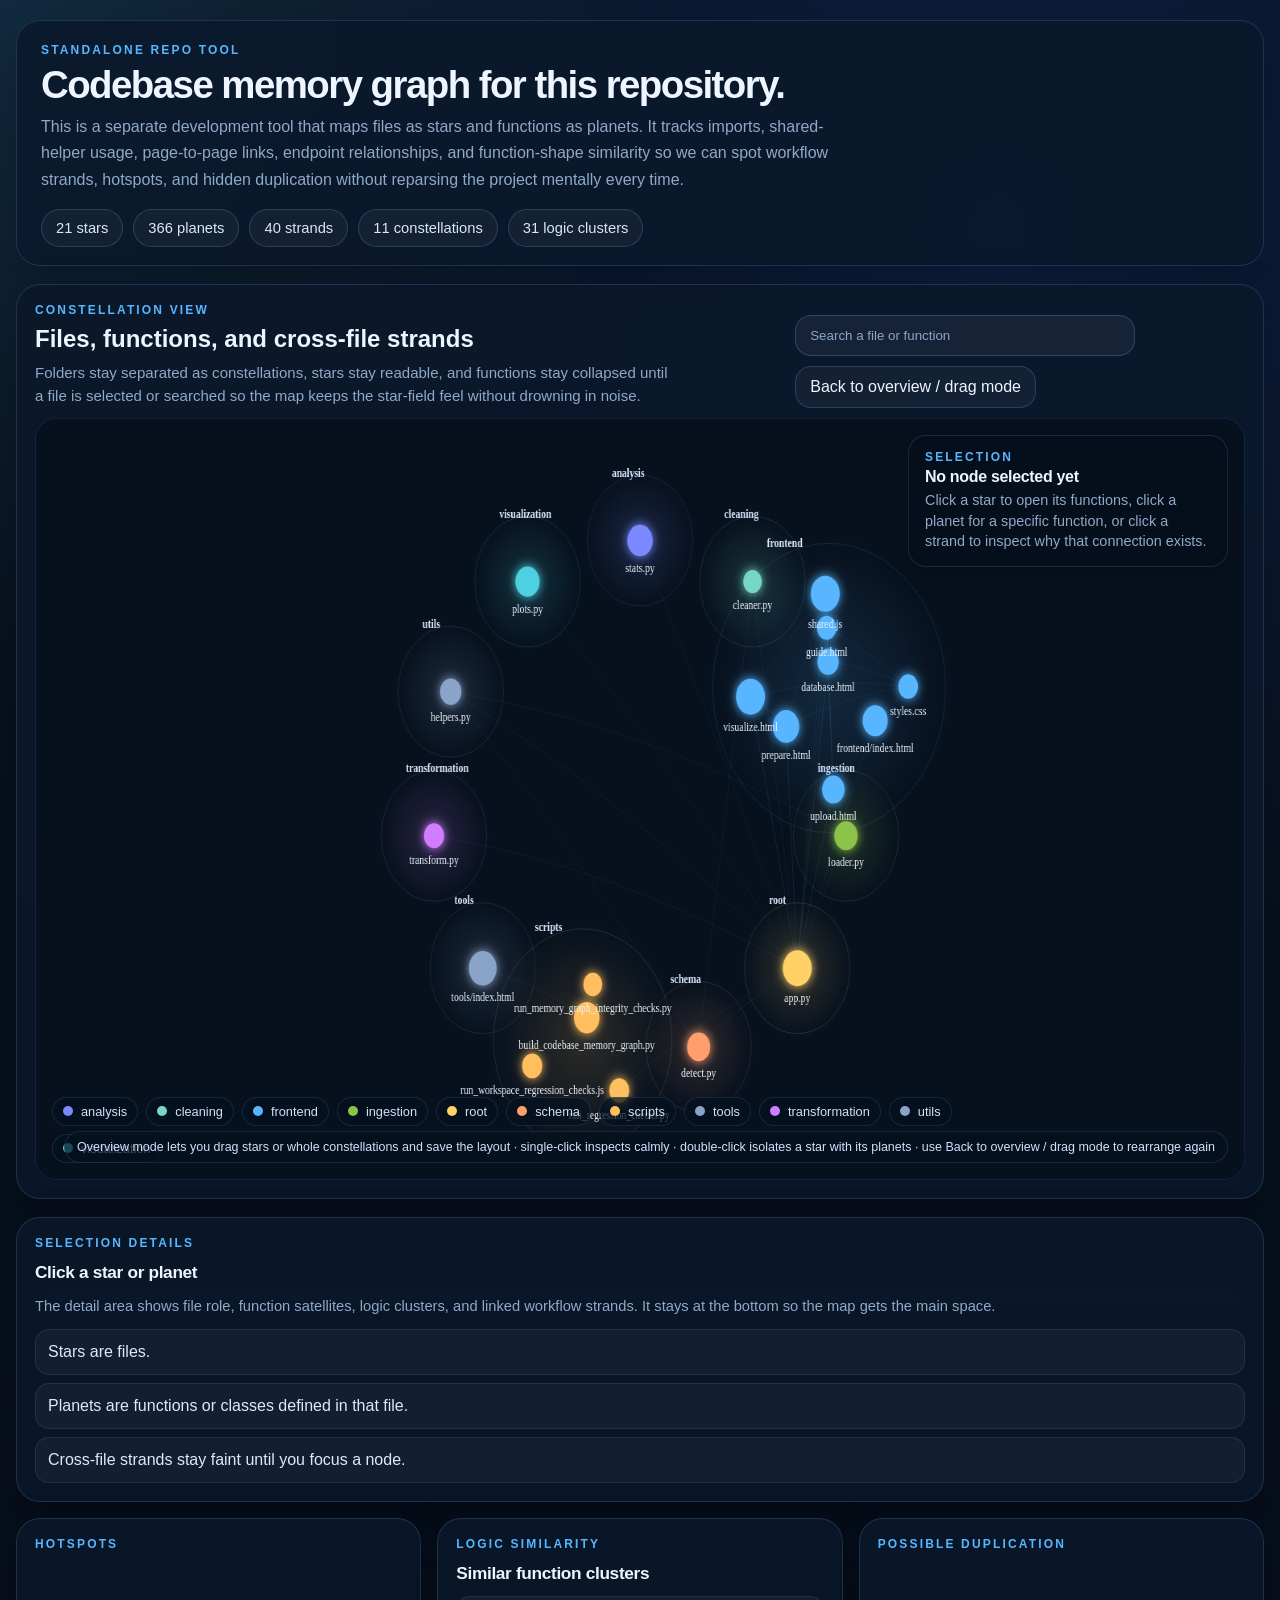
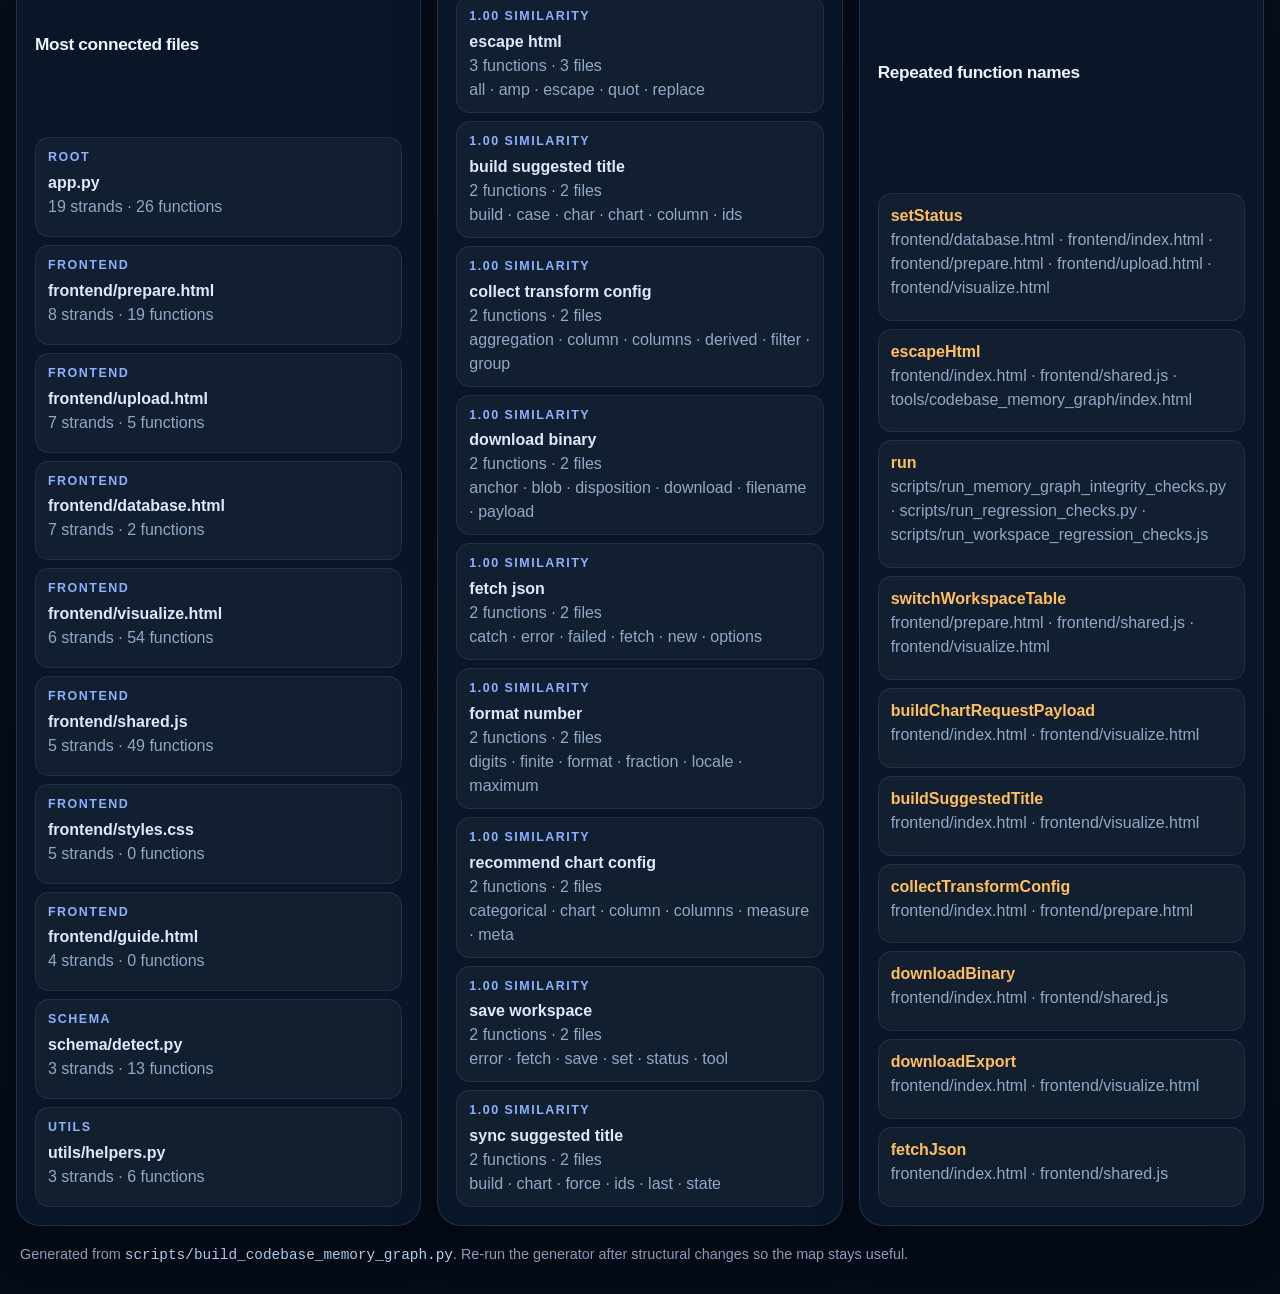
==== commit 7d4bbdea: "Harden memory graph validity checks" ====
--- a/tools/codebase_memory_graph/index.html
+++ b/tools/codebase_memory_graph/index.html
@@ -363,7 +363,7 @@
   </div>
 
   <script>
-    const GRAPH = {"files": [{"id": "analysis/stats.py", "path": "analysis/stats.py", "name": "stats.py", "folder": "analysis", "extension": ".py", "lines": 1234, "functions": [{"name": "_tokenize", "line": 9, "kind": "function", "keywords": ["str", "token", "lower", "split", "def", "for", "tokenize"], "fingerprint": ["def", "for", "lower", "split", "str", "token", "tokenize"], "stem": "tokenize"}, {"name": "_round_nested", "line": 13, "kind": "function", "keywords": ["round", "isinstance", "nested", "any", "for", "key", "def", "float"], "fingerprint": ["any", "def", "float", "for", "isinstance", "key", "nested", "round"], "stem": "round nested"}, {"name": "_is_identifier_column", "line": 23, "kind": "function", "keywords": ["series", "column", "len", "lower", "max", "name", "normalized", "nunique"], "fingerprint": ["column", "identifier", "len", "lower", "max", "name", "normalized", "nunique", "series"], "stem": "identifier column"}, {"name": "_column_matches", "line": 30, "kind": "function", "keywords": ["bool", "column", "set", "intersection", "name", "str", "terms", "tokenize"], "fingerprint": ["bool", "column", "intersection", "matches", "name", "set", "str", "terms", "tokenize"], "stem": "column matches"}, {"name": "_format_label", "line": 35, "kind": "function", "keywords": ["sub", "replace", "col", "str", "flags", "ignorecase", "label", "investigation"], "fingerprint": ["col", "flags", "format", "ignorecase", "investigation", "label", "replace", "str", "sub"], "stem": "format label"}, {"name": "_format_dimension_value", "line": 49, "kind": "function", "keywords": ["str", "islower", "isupper", "strip", "title", "any", "def", "dimension"], "fingerprint": ["any", "def", "dimension", "format", "islower", "isupper", "str", "strip", "title", "value"], "stem": "format dimension value"}, {"name": "_is_generic_generated_name", "line": 58, "kind": "function", "keywords": ["bool", "column", "name", "str", "fullmatch", "lower", "strip", "def"], "fingerprint": ["bool", "column", "def", "fullmatch", "generated", "generic", "lower", "name", "str", "strip"], "stem": "generic generated name"}, {"name": "_metric_slot_label", "line": 62, "kind": "function", "keywords": ["field", "primary", "rate", "slot", "count", "backlog", "get", "labels"], "fingerprint": ["backlog", "count", "field", "get", "label", "labels", "metric", "primary", "rate", "slot"], "stem": "metric slot label"}, {"name": "_headline_metric_label", "line": 73, "kind": "function", "keywords": ["intersection", "tokens", "pretty", "slot", "pending", "rate", "backlog", "cases"], "fingerprint": ["backlog", "cases", "headline", "intersection", "label", "metric", "pending", "pretty", "rate", "slot", "tokens"], "stem": "headline metric label"}, {"name": "_metric_choice_map", "line": 115, "kind": "function", "keywords": ["get", "metric", "str", "choices", "column", "slot", "and", "any"], "fingerprint": ["and", "any", "choice", "choices", "column", "get", "map", "metric", "slot", "str"], "stem": "metric choice map"}, {"name": "_format_value", "line": 123, "kind": "function", "keywords": ["numeric", "rstrip", "int", "digits", "float", "integer", "isna", "any"], "fingerprint": ["any", "digits", "float", "format", "int", "integer", "isna", "numeric", "rstrip", "value"], "stem": "format value"}, {"name": "_to_serializable_number", "line": 132, "kind": "function", "keywords": ["int", "numeric", "float", "digits", "integer", "isna", "round", "any"], "fingerprint": ["any", "digits", "float", "int", "integer", "isna", "number", "numeric", "round", "serializable"], "stem": "serializable number"}, {"name": "_numeric_like_ratio", "line": 141, "kind": "function", "keywords": ["float", "like", "numeric", "sample", "series", "str", "astype", "dropna"], "fingerprint": ["astype", "dropna", "float", "like", "numeric", "ratio", "sample", "series", "str"], "stem": "numeric like ratio"}, {"name": "_pick_dimension_column", "line": 149, "kind": "function", "keywords": ["column", "get", "name", "score", "generic", "int", "matches", "semantic"], "fingerprint": ["column", "dimension", "generic", "get", "int", "matches", "name", "pick", "score", "semantic"], "stem": "pick dimension column"}, {"name": "_split_detail_and_total_rows", "line": 207, "kind": "function", "keywords": ["copy", "total", "frame", "mask", "str", "astype", "column", "dimension"], "fingerprint": ["and", "astype", "column", "copy", "detail", "dimension", "frame", "mask", "split", "str", "total"], "stem": "split detail and"}, {"name": "_pick_overall_total_row", "line": 213, "kind": "function", "keywords": ["total", "all", "str", "matches", "astype", "column", "contains", "dimension"], "fingerprint": ["all", "astype", "column", "contains", "dimension", "matches", "overall", "pick", "str", "total"], "stem": "pick overall total"}, {"name": "_score_metric_candidates", "line": 234, "kind": "function", "keywords": ["get", "terms", "column", "role", "set", "weighted", "append", "str"], "fingerprint": ["append", "candidates", "column", "get", "metric", "role", "score", "set", "str", "terms", "weighted"], "stem": "score metric candidates"}, {"name": "_pick_metric_column", "line": 300, "kind": "function", "keywords": ["terms", "str", "exclude", "include", "metric", "ranked", "required", "set"], "fingerprint": ["column", "exclude", "include", "metric", "pick", "ranked", "required", "set", "str", "terms"], "stem": "pick metric column"}, {"name": "_detect_dataset_intent", "line": 320, "kind": "function", "keywords": ["append", "fields", "label", "intent", "and", "reasons", "len", "role"], "fingerprint": ["and", "append", "dataset", "detect", "fields", "intent", "label", "len", "reasons", "role"], "stem": "detect dataset intent"}, {"name": "_top_rankings", "line": 397, "kind": "function", "keywords": ["column", "secondary", "metric", "usable", "format", "row", "dimension", "str"], "fingerprint": ["column", "dimension", "format", "metric", "rankings", "row", "secondary", "str", "top", "usable"], "stem": "top rankings"}, {"name": "_find_supporting_metric", "line": 428, "kind": "function", "keywords": ["terms", "str", "exclude", "metric", "ranked", "required", "weighted", "candidates"], "fingerprint": ["candidates", "exclude", "find", "metric", "ranked", "required", "str", "supporting", "terms", "weighted"], "stem": "find supporting metric"}, {"name": "_build_consistency_checks", "line": 446, "kind": "function", "keywords": ["format", "rate", "get", "label", "numeric", "count", "series", "float"], "fingerprint": ["build", "checks", "consistency", "count", "float", "format", "get", "label", "numeric", "rate", "series"], "stem": "build consistency checks"}, {"name": "_build_anomaly_flags", "line": 541, "kind": "function", "keywords": ["series", "format", "rate", "dimension", "get", "numeric", "detail", "append"], "fingerprint": ["anomaly", "append", "build", "detail", "dimension", "flags", "format", "get", "numeric", "rate", "series"], "stem": "build anomaly flags"}, {"name": "_build_dataset_story", "line": 620, "kind": "function", "keywords": ["column", "rate", "count", "dimension", "format", "pending", "metric", "label"], "fingerprint": ["build", "column", "count", "dataset", "dimension", "format", "label", "metric", "pending", "rate", "story"], "stem": "build dataset story"}, {"name": "_top_correlation_pairs", "line": 959, "kind": "function", "keywords": ["numeric", "columns", "pairs", "left", "right", "round", "correlation", "frame"], "fingerprint": ["columns", "correlation", "frame", "left", "numeric", "pairs", "right", "round", "top"], "stem": "top correlation pairs"}, {"name": "_build_group_comparison", "line": 981, "kind": "function", "keywords": ["str", "series", "columns", "column", "dropna", "float", "round", "gaps"], "fingerprint": ["build", "column", "columns", "comparison", "dropna", "float", "gaps", "group", "round", "series", "str"], "stem": "build group comparison"}, {"name": "_build_validation_recovery", "line": 1018, "kind": "function", "keywords": ["append", "columns", "get", "len", "column", "report", "str", "numeric"], "fingerprint": ["append", "build", "column", "columns", "get", "len", "numeric", "recovery", "report", "str", "validation"], "stem": "build validation recovery"}, {"name": "build_analysis_report", "line": 1117, "kind": "function", "keywords": ["columns", "append", "name", "numeric", "get", "len", "categorical", "meta"], "fingerprint": ["analysis", "append", "build", "categorical", "columns", "get", "len", "meta", "name", "numeric", "report"], "stem": "build analysis report"}, {"name": "add_dominance_flag", "line": 555, "kind": "function", "keywords": ["series", "top", "append", "dimension", "float", "column", "share", "sorted"], "fingerprint": ["add", "append", "column", "dimension", "dominance", "flag", "float", "series", "share", "sorted", "top"], "stem": "add dominance flag"}, {"name": "choose_metric", "line": 670, "kind": "function", "keywords": ["ranked", "column", "slot", "metric", "score", "label", "append", "candidates"], "fingerprint": ["append", "candidates", "choose", "column", "label", "metric", "ranked", "score", "slot"], "stem": "choose metric"}], "classes": [], "imports": [], "helper_refs": [], "api_refs": [], "page_refs": [], "script_refs": [], "routes": []}, {"id": "app.py", "path": "app.py", "name": "app.py", "folder": "root", "extension": ".py", "lines": 755, "functions": [{"name": "_json_response", "line": 31, "kind": "function", "keywords": ["any", "code", "jsonify", "make", "payload", "safe", "status", "def"], "fingerprint": ["any", "code", "def", "json", "jsonify", "make", "payload", "response", "safe", "status"], "stem": "json response"}, {"name": "_serialize_dataset_state", "line": 35, "kind": "function", "keywords": ["report", "str", "any", "clean", "cleaning", "filename", "load", "dataset"], "fingerprint": ["any", "clean", "cleaning", "dataset", "filename", "load", "report", "serialize", "state", "str"], "stem": "serialize dataset state"}, {"name": "_resolve_dataset", "line": 50, "kind": "function", "keywords": ["dataset", "get", "state", "clean", "report", "str", "any", "payload"], "fingerprint": ["any", "clean", "dataset", "get", "payload", "report", "resolve", "state", "str"], "stem": "resolve dataset"}, {"name": "_build_transform_payload", "line": 69, "kind": "function", "keywords": ["report", "dataset", "schema", "str", "transformed", "analysis", "cleaning", "filename"], "fingerprint": ["analysis", "build", "cleaning", "dataset", "filename", "payload", "report", "schema", "str", "transform", "transformed"], "stem": "build transform payload"}, {"name": "_format_report_value", "line": 103, "kind": "function", "keywords": ["str", "rstrip", "int", "decimals", "integer", "isinstance", "any", "def"], "fingerprint": ["any", "decimals", "def", "format", "int", "integer", "isinstance", "report", "rstrip", "str", "value"], "stem": "format report value"}, {"name": "_schema_examples", "line": 113, "kind": "function", "keywords": ["column", "str", "schema", "type", "limit", "meta", "any", "def"], "fingerprint": ["any", "column", "def", "examples", "limit", "meta", "schema", "str", "type"], "stem": "schema examples"}, {"name": "_normalise_chart_items", "line": 117, "kind": "function", "keywords": ["chart", "get", "charts", "isinstance", "and", "any", "payload", "str"], "fingerprint": ["and", "any", "chart", "charts", "get", "isinstance", "items", "normalise", "payload", "str"], "stem": "normalise chart items"}, {"name": "_safe_dashboard_columns", "line": 124, "kind": "function", "keywords": ["int", "default", "error", "max", "min", "parsed", "any", "columns"], "fingerprint": ["any", "columns", "dashboard", "default", "error", "int", "max", "min", "parsed", "safe"], "stem": "safe dashboard columns"}, {"name": "_chunked", "line": 132, "kind": "function", "keywords": ["index", "size", "any", "len", "range", "str", "chunked", "def"], "fingerprint": ["any", "chunked", "def", "index", "len", "range", "size", "str"], "stem": "chunked"}, {"name": "_coerce_preview_filter_value", "line": 136, "kind": "function", "keywords": ["any", "dtype", "numeric", "raw", "series", "coerce", "api", "datetime"], "fingerprint": ["any", "api", "coerce", "datetime", "dtype", "filter", "numeric", "preview", "raw", "series"], "stem": "coerce preview filter"}, {"name": "_apply_preview_filter", "line": 144, "kind": "function", "keywords": ["get", "numeric", "filtered", "series", "condition", "coerce", "filter", "preview"], "fingerprint": ["apply", "coerce", "condition", "filter", "filtered", "get", "numeric", "preview", "series"], "stem": "apply preview filter"}, {"name": "_build_chart_bytes", "line": 177, "kind": "function", "keywords": ["chart", "str", "column", "transformed", "format", "options", "output", "schema"], "fingerprint": ["build", "bytes", "chart", "column", "format", "options", "output", "schema", "str", "transformed"], "stem": "build chart bytes"}, {"name": "index", "line": 201, "kind": "function", "keywords": ["directory", "from", "send", "any", "def", "dir", "frontend", "get"], "fingerprint": ["any", "def", "dir", "directory", "from", "frontend", "get", "index", "send"], "stem": "index", "routes": ["/"], "methods": ["GET"], "serves": "frontend/upload.html"}, {"name": "prepare_page", "line": 206, "kind": "function", "keywords": ["directory", "from", "prepare", "send", "any", "def", "dir", "frontend"], "fingerprint": ["any", "def", "dir", "directory", "from", "frontend", "page", "prepare", "send"], "stem": "prepare page", "routes": ["/prepare"], "methods": ["GET"], "serves": "frontend/prepare.html"}, {"name": "database_page", "line": 211, "kind": "function", "keywords": ["database", "directory", "from", "send", "any", "def", "dir", "frontend"], "fingerprint": ["any", "database", "def", "dir", "directory", "from", "frontend", "page", "send"], "stem": "database page", "routes": ["/database"], "methods": ["GET"], "serves": "frontend/database.html"}, {"name": "guide_page", "line": 216, "kind": "function", "keywords": ["directory", "from", "guide", "send", "any", "def", "dir", "frontend"], "fingerprint": ["any", "def", "dir", "directory", "from", "frontend", "guide", "page", "send"], "stem": "guide page", "routes": ["/guide"], "methods": ["GET"], "serves": "frontend/guide.html"}, {"name": "visualize_page", "line": 221, "kind": "function", "keywords": ["directory", "from", "send", "visualize", "any", "def", "dir", "frontend"], "fingerprint": ["any", "def", "dir", "directory", "from", "frontend", "page", "send", "visualize"], "stem": "visualize page", "routes": ["/visualize"], "methods": ["GET"], "serves": "frontend/visualize.html"}, {"name": "health", "line": 226, "kind": "function", "keywords": ["response", "any", "def", "get", "health", "json", "status"], "fingerprint": ["any", "def", "get", "health", "json", "response", "status"], "stem": "health", "routes": ["/health"], "methods": ["GET"]}, {"name": "upload_dataset", "line": 231, "kind": "function", "keywords": ["report", "clean", "load", "schema", "dataset", "cleaning", "raw", "filename"], "fingerprint": ["clean", "cleaning", "dataset", "filename", "load", "raw", "report", "schema", "upload"], "stem": "upload dataset", "routes": ["/api/upload"], "methods": ["POST"]}, {"name": "transform_dataset", "line": 281, "kind": "function", "keywords": ["get", "payload", "report", "dataset", "error", "response", "clean", "cleaning"], "fingerprint": ["clean", "cleaning", "dataset", "error", "get", "payload", "report", "response", "transform"], "stem": "transform dataset", "routes": ["/api/transform"], "methods": ["POST"]}, {"name": "visualize_dataset", "line": 300, "kind": "function", "keywords": ["chart", "get", "column", "type", "transformed", "payload", "schema", "options"], "fingerprint": ["chart", "column", "dataset", "get", "options", "payload", "schema", "transformed", "type", "visualize"], "stem": "visualize dataset", "routes": ["/api/visualize"], "methods": ["POST"]}, {"name": "filtered_preview", "line": 354, "kind": "function", "keywords": ["preview", "get", "filter", "filtered", "apply", "error", "int", "payload"], "fingerprint": ["apply", "error", "filter", "filtered", "get", "int", "payload", "preview"], "stem": "filtered preview", "routes": ["/api/preview"], "methods": ["POST"]}, {"name": "export_dataset", "line": 375, "kind": "function", "keywords": ["get", "csv", "output", "stem", "bytes", "download", "error", "filename"], "fingerprint": ["bytes", "csv", "dataset", "download", "error", "export", "filename", "get", "output", "stem"], "stem": "export dataset", "routes": ["/api/export/dataset"], "methods": ["POST"]}, {"name": "export_chart", "line": 403, "kind": "function", "keywords": ["chart", "get", "column", "payload", "transformed", "type", "bytes", "format"], "fingerprint": ["bytes", "chart", "column", "export", "format", "get", "payload", "transformed", "type"], "stem": "export chart", "routes": ["/api/export/chart"], "methods": ["POST"]}, {"name": "export_dashboard", "line": 444, "kind": "function", "keywords": ["chart", "get", "dashboard", "page", "columns", "charts", "axis", "index"], "fingerprint": ["axis", "chart", "charts", "columns", "dashboard", "export", "get", "index", "page"], "stem": "export dashboard", "routes": ["/api/export/dashboard"], "methods": ["POST"]}, {"name": "export_report", "line": 551, "kind": "function", "keywords": ["get", "report", "append", "lines", "extend", "chart", "join", "format"], "fingerprint": ["append", "chart", "export", "extend", "format", "get", "join", "lines", "report"], "stem": "export report", "routes": ["/api/export/report"], "methods": ["POST"]}], "classes": [], "imports": ["analysis/stats.py", "cleaning/cleaner.py", "ingestion/loader.py", "schema/detect.py", "transformation/transform.py", "utils/helpers.py", "visualization/plots.py"], "helper_refs": [], "api_refs": [], "page_refs": [], "script_refs": [], "routes": [{"name": "index", "line": 201, "kind": "function", "keywords": ["directory", "from", "send", "any", "def", "dir", "frontend", "get"], "fingerprint": ["any", "def", "dir", "directory", "from", "frontend", "get", "index", "send"], "stem": "index", "routes": ["/"], "methods": ["GET"], "serves": "frontend/upload.html"}, {"name": "prepare_page", "line": 206, "kind": "function", "keywords": ["directory", "from", "prepare", "send", "any", "def", "dir", "frontend"], "fingerprint": ["any", "def", "dir", "directory", "from", "frontend", "page", "prepare", "send"], "stem": "prepare page", "routes": ["/prepare"], "methods": ["GET"], "serves": "frontend/prepare.html"}, {"name": "database_page", "line": 211, "kind": "function", "keywords": ["database", "directory", "from", "send", "any", "def", "dir", "frontend"], "fingerprint": ["any", "database", "def", "dir", "directory", "from", "frontend", "page", "send"], "stem": "database page", "routes": ["/database"], "methods": ["GET"], "serves": "frontend/database.html"}, {"name": "guide_page", "line": 216, "kind": "function", "keywords": ["directory", "from", "guide", "send", "any", "def", "dir", "frontend"], "fingerprint": ["any", "def", "dir", "directory", "from", "frontend", "guide", "page", "send"], "stem": "guide page", "routes": ["/guide"], "methods": ["GET"], "serves": "frontend/guide.html"}, {"name": "visualize_page", "line": 221, "kind": "function", "keywords": ["directory", "from", "send", "visualize", "any", "def", "dir", "frontend"], "fingerprint": ["any", "def", "dir", "directory", "from", "frontend", "page", "send", "visualize"], "stem": "visualize page", "routes": ["/visualize"], "methods": ["GET"], "serves": "frontend/visualize.html"}, {"name": "health", "line": 226, "kind": "function", "keywords": ["response", "any", "def", "get", "health", "json", "status"], "fingerprint": ["any", "def", "get", "health", "json", "response", "status"], "stem": "health", "routes": ["/health"], "methods": ["GET"]}, {"name": "upload_dataset", "line": 231, "kind": "function", "keywords": ["report", "clean", "load", "schema", "dataset", "cleaning", "raw", "filename"], "fingerprint": ["clean", "cleaning", "dataset", "filename", "load", "raw", "report", "schema", "upload"], "stem": "upload dataset", "routes": ["/api/upload"], "methods": ["POST"]}, {"name": "transform_dataset", "line": 281, "kind": "function", "keywords": ["get", "payload", "report", "dataset", "error", "response", "clean", "cleaning"], "fingerprint": ["clean", "cleaning", "dataset", "error", "get", "payload", "report", "response", "transform"], "stem": "transform dataset", "routes": ["/api/transform"], "methods": ["POST"]}, {"name": "visualize_dataset", "line": 300, "kind": "function", "keywords": ["chart", "get", "column", "type", "transformed", "payload", "schema", "options"], "fingerprint": ["chart", "column", "dataset", "get", "options", "payload", "schema", "transformed", "type", "visualize"], "stem": "visualize dataset", "routes": ["/api/visualize"], "methods": ["POST"]}, {"name": "filtered_preview", "line": 354, "kind": "function", "keywords": ["preview", "get", "filter", "filtered", "apply", "error", "int", "payload"], "fingerprint": ["apply", "error", "filter", "filtered", "get", "int", "payload", "preview"], "stem": "filtered preview", "routes": ["/api/preview"], "methods": ["POST"]}, {"name": "export_dataset", "line": 375, "kind": "function", "keywords": ["get", "csv", "output", "stem", "bytes", "download", "error", "filename"], "fingerprint": ["bytes", "csv", "dataset", "download", "error", "export", "filename", "get", "output", "stem"], "stem": "export dataset", "routes": ["/api/export/dataset"], "methods": ["POST"]}, {"name": "export_chart", "line": 403, "kind": "function", "keywords": ["chart", "get", "column", "payload", "transformed", "type", "bytes", "format"], "fingerprint": ["bytes", "chart", "column", "export", "format", "get", "payload", "transformed", "type"], "stem": "export chart", "routes": ["/api/export/chart"], "methods": ["POST"]}, {"name": "export_dashboard", "line": 444, "kind": "function", "keywords": ["chart", "get", "dashboard", "page", "columns", "charts", "axis", "index"], "fingerprint": ["axis", "chart", "charts", "columns", "dashboard", "export", "get", "index", "page"], "stem": "export dashboard", "routes": ["/api/export/dashboard"], "methods": ["POST"]}, {"name": "export_report", "line": 551, "kind": "function", "keywords": ["get", "report", "append", "lines", "extend", "chart", "join", "format"], "fingerprint": ["append", "chart", "export", "extend", "format", "get", "join", "lines", "report"], "stem": "export report", "routes": ["/api/export/report"], "methods": ["POST"]}]}, {"id": "cleaning/cleaner.py", "path": "cleaning/cleaner.py", "name": "cleaner.py", "folder": "cleaning", "extension": ".py", "lines": 73, "functions": [{"name": "clean_dataframe", "line": 10, "kind": "function", "keywords": ["column", "cleaned", "missing", "fill", "report", "int", "str", "append"], "fingerprint": ["append", "clean", "cleaned", "column", "dataframe", "fill", "int", "missing", "report", "str"], "stem": "clean dataframe"}], "classes": [], "imports": ["schema/detect.py"], "helper_refs": [], "api_refs": [], "page_refs": [], "script_refs": [], "routes": []}, {"id": "frontend/database.html", "path": "frontend/database.html", "name": "database.html", "folder": "frontend", "extension": ".html", "lines": 212, "functions": [{"name": "setStatus", "kind": "function", "line": 11, "keywords": ["message", "status", "content", "ids", "set"], "fingerprint": ["content", "ids", "message", "set", "status"], "stem": "set status"}, {"name": "renderSelectedFile", "kind": "function", "line": 15, "keywords": ["ids", "name", "selected", "content", "export", "files", "input", "render"], "fingerprint": ["content", "export", "file", "files", "ids", "input", "name", "render", "selected"], "stem": "render selected file"}], "classes": [], "imports": ["frontend/shared.js"], "helper_refs": ["fetchJson", "saveSession"], "api_refs": ["/api/upload"], "page_refs": ["/prepare", "/static/styles.css"], "script_refs": ["frontend/shared.js"], "routes": []}, {"id": "frontend/guide.html", "path": "frontend/guide.html", "name": "guide.html", "folder": "frontend", "extension": ".html", "lines": 124, "functions": [], "classes": [], "imports": [], "helper_refs": [], "api_refs": [], "page_refs": ["/database", "/static/styles.css"], "script_refs": [], "routes": []}, {"id": "frontend/index.html", "path": "frontend/index.html", "name": "frontend/index.html", "folder": "frontend", "extension": ".html", "lines": 1607, "functions": [{"name": "setStatus", "kind": "function", "line": 48, "keywords": ["message", "status", "content", "ids", "set"], "fingerprint": ["content", "ids", "message", "set", "status"], "stem": "set status"}, {"name": "setRecommendation", "kind": "function", "line": 50, "keywords": ["message", "recommendation", "content", "ids", "set"], "fingerprint": ["content", "ids", "message", "recommendation", "set"], "stem": "set recommendation"}, {"name": "escapeHtml", "kind": "function", "line": 54, "keywords": ["all", "replace", "amp", "escape", "quot"], "fingerprint": ["all", "amp", "escape", "html", "quot", "replace"], "stem": "escape html"}, {"name": "formatNumber", "kind": "function", "line": 63, "keywords": ["digits", "numeric", "undefined", "finite", "format", "fraction", "locale", "maximum"], "fingerprint": ["digits", "finite", "format", "fraction", "locale", "maximum", "number", "numeric", "undefined"], "stem": "format number"}, {"name": "truncateValue", "kind": "function", "line": 70, "keywords": ["compact", "limit", "length", "replace", "slice", "trim", "truncate"], "fingerprint": ["compact", "length", "limit", "replace", "slice", "trim", "truncate", "value"], "stem": "truncate value"}, {"name": "setChartDownloadState", "kind": "function", "line": 76, "keywords": ["chart", "enabled", "actions", "download", "hidden", "ids", "set", "state"], "fingerprint": ["actions", "chart", "download", "enabled", "hidden", "ids", "set", "state"], "stem": "set chart download"}, {"name": "buildSuggestedTitle", "kind": "function", "line": 80, "keywords": ["ids", "chart", "type", "column", "build", "case", "char", "slice"], "fingerprint": ["build", "case", "char", "chart", "column", "ids", "slice", "suggested", "title", "type"], "stem": "build suggested title"}, {"name": "syncSuggestedTitle", "kind": "function", "line": 85, "keywords": ["title", "suggested", "chart", "ids", "force", "last", "state", "build"], "fingerprint": ["build", "chart", "force", "ids", "last", "state", "suggested", "sync", "title"], "stem": "sync suggested title"}, {"name": "populateSelect", "kind": "function", "line": 94, "keywords": ["option", "select", "column", "columns", "previous", "empty", "include", "append"], "fingerprint": ["append", "column", "columns", "empty", "include", "option", "populate", "previous", "select"], "stem": "populate select"}, {"name": "populateMultiSelect", "kind": "function", "line": 106, "keywords": ["option", "select", "column", "columns", "previous", "selected", "append", "child"], "fingerprint": ["append", "child", "column", "columns", "multi", "option", "populate", "previous", "select", "selected"], "stem": "populate multi select"}, {"name": "renderSchema", "kind": "function", "line": 118, "keywords": ["meta", "schema", "column", "row", "warnings", "aggregation", "body", "escape"], "fingerprint": ["aggregation", "body", "column", "escape", "meta", "render", "row", "schema", "warnings"], "stem": "render schema"}, {"name": "getColumnsForTypes", "kind": "function", "line": 136, "keywords": ["types", "meta", "name", "schema", "columns", "entries", "filter", "for"], "fingerprint": ["columns", "entries", "filter", "for", "get", "meta", "name", "schema", "types"], "stem": "get columns for"}, {"name": "getColumnsForRoles", "kind": "function", "line": 142, "keywords": ["allowed", "meta", "roles", "types", "includes", "name", "schema", "columns"], "fingerprint": ["allowed", "columns", "for", "get", "includes", "meta", "name", "roles", "schema", "types"], "stem": "get columns for"}, {"name": "uniqueColumns", "kind": "function", "line": 148, "keywords": ["columns", "new", "set", "unique"], "fingerprint": ["columns", "new", "set", "unique"], "stem": "unique columns"}, {"name": "getChartCompatibility", "kind": "function", "line": 152, "keywords": ["columns", "numeric", "for", "schema", "chart", "categorical", "concat", "get"], "fingerprint": ["categorical", "chart", "columns", "compatibility", "concat", "for", "get", "numeric", "schema"], "stem": "get chart compatibility"}, {"name": "syncChartControls", "kind": "function", "line": 219, "keywords": ["column", "compatibility", "ids", "columns", "previous", "chart", "includes", "optional"], "fingerprint": ["chart", "column", "columns", "compatibility", "controls", "ids", "includes", "optional", "previous", "sync"], "stem": "sync chart controls"}, {"name": "ensureChartSelectionValid", "kind": "function", "line": 251, "keywords": ["chart", "valid", "compatibility", "has", "ids", "columns", "the", "column"], "fingerprint": ["chart", "column", "columns", "compatibility", "ensure", "has", "ids", "selection", "the", "valid"], "stem": "ensure chart selection"}, {"name": "recommendChartConfig", "kind": "function", "line": 266, "keywords": ["chart", "columns", "numeric", "measure", "column", "categorical", "meta", "type"], "fingerprint": ["categorical", "chart", "column", "columns", "config", "measure", "meta", "numeric", "recommend", "type"], "stem": "recommend chart config"}, {"name": "applyRecommendedChart", "kind": "function", "line": 337, "keywords": ["recommendation", "column", "chart", "ids", "option", "type", "from", "options"], "fingerprint": ["apply", "chart", "column", "from", "ids", "option", "options", "recommendation", "recommended", "type"], "stem": "apply recommended chart"}, {"name": "renderPreview", "kind": "function", "line": 354, "keywords": ["preview", "rows", "ids", "head", "row", "append", "child", "column"], "fingerprint": ["append", "child", "column", "head", "ids", "preview", "render", "row", "rows"], "stem": "render preview"}, {"name": "renderAnalysis", "kind": "function", "line": 384, "keywords": ["div", "span", "escape", "analysis", "group", "format", "summary", "comparison"], "fingerprint": ["analysis", "comparison", "div", "escape", "format", "group", "render", "span", "summary"], "stem": "render analysis"}, {"name": "updateColumnControls", "kind": "function", "line": 485, "keywords": ["columns", "ids", "populate", "select", "schema", "column", "derived", "aggregation"], "fingerprint": ["aggregation", "column", "columns", "controls", "derived", "ids", "populate", "schema", "select", "update"], "stem": "update column controls"}, {"name": "collectTransformConfig", "kind": "function", "line": 497, "keywords": ["ids", "derived", "columns", "column", "filter", "group", "selected", "aggregation"], "fingerprint": ["aggregation", "collect", "column", "columns", "config", "derived", "filter", "group", "ids", "selected", "transform"], "stem": "collect transform config"}, {"name": "buildChartRequestPayload", "kind": "function", "line": 520, "keywords": ["chart", "ids", "column", "dataset", "state", "config", "format", "title"], "fingerprint": ["build", "chart", "column", "config", "dataset", "format", "ids", "request", "state", "title"], "stem": "build chart request"}, {"name": "fetchJson", "kind": "function", "line": 533, "keywords": ["response", "error", "fetch", "options", "url", "catch", "failed", "new"], "fingerprint": ["catch", "error", "failed", "fetch", "json", "new", "options", "response", "url"], "stem": "fetch json"}, {"name": "applyTransformPreview", "kind": "function", "line": 540, "keywords": ["state", "dataset", "chart", "payload", "preview", "set", "last", "render"], "fingerprint": ["apply", "chart", "dataset", "last", "payload", "preview", "render", "set", "state", "transform"], "stem": "apply transform preview"}, {"name": "downloadBinary", "kind": "function", "line": 635, "keywords": ["response", "url", "anchor", "filename", "payload", "blob", "disposition", "download"], "fingerprint": ["anchor", "binary", "blob", "disposition", "download", "filename", "payload", "response", "url"], "stem": "download binary"}, {"name": "downloadExport", "kind": "function", "line": 657, "keywords": ["dataset", "set", "state", "export", "format", "status", "config", "download"], "fingerprint": ["config", "dataset", "download", "export", "format", "set", "state", "status"], "stem": "download export"}], "classes": [], "imports": [], "helper_refs": [], "api_refs": ["/api/export/chart", "/api/export/dataset", "/api/export/report", "/api/transform", "/api/upload", "/api/visualize"], "page_refs": [], "script_refs": [], "routes": []}, {"id": "frontend/prepare.html", "path": "frontend/prepare.html", "name": "prepare.html", "folder": "frontend", "extension": ".html", "lines": 697, "functions": [{"name": "setStatus", "kind": "arrow", "line": 41, "keywords": ["table", "workspace", "ids", "panel", "status", "message", "meta", "render"], "fingerprint": ["ids", "message", "meta", "panel", "render", "set", "status", "table", "workspace"], "stem": "set status"}, {"name": "renderTableWorkspace", "kind": "function", "line": 43, "keywords": ["table", "workspace", "ids", "panel", "meta", "render", "switch", "tabs"], "fingerprint": ["ids", "meta", "panel", "render", "switch", "table", "tabs", "workspace"], "stem": "render table workspace"}, {"name": "switchWorkspaceTable", "kind": "function", "line": 53, "keywords": ["table", "switch", "workspace", "state", "tool", "window"], "fingerprint": ["state", "switch", "table", "tool", "window", "workspace"], "stem": "switch workspace table"}, {"name": "updateColumnControls", "kind": "function", "line": 57, "keywords": ["columns", "ids", "populate", "select", "tool", "window", "column", "derived"], "fingerprint": ["column", "columns", "controls", "derived", "ids", "populate", "select", "tool", "update", "window"], "stem": "update column controls"}, {"name": "cloneConfig", "kind": "function", "line": 67, "keywords": ["config", "clone", "parse", "stringify"], "fingerprint": ["clone", "config", "parse", "stringify"], "stem": "clone config"}, {"name": "configsEqual", "kind": "function", "line": 71, "keywords": ["clone", "config", "left", "right", "stringify", "configs", "equal"], "fingerprint": ["clone", "config", "configs", "equal", "left", "right", "stringify"], "stem": "configs equal"}, {"name": "configHasChanges", "kind": "function", "line": 75, "keywords": ["next", "length", "config", "columns", "aggregations", "boolean", "changes", "derived"], "fingerprint": ["aggregations", "boolean", "changes", "columns", "config", "derived", "has", "length", "next"], "stem": "config has changes"}, {"name": "buildHistoryLabel", "kind": "function", "line": 86, "keywords": ["config", "length", "parts", "columns", "push", "derived", "selected", "column"], "fingerprint": ["build", "column", "columns", "config", "derived", "history", "label", "length", "parts", "push", "selected"], "stem": "build history label"}, {"name": "normaliseHistoryState", "kind": "function", "line": 104, "keywords": ["history", "state", "transform", "config", "index", "current", "length", "label"], "fingerprint": ["config", "current", "history", "index", "label", "length", "normalise", "state", "transform"], "stem": "normalise history state"}, {"name": "populateControlsFromConfig", "kind": "function", "line": 120, "keywords": ["derived", "ids", "right", "filter", "next", "aggregation", "columns", "option"], "fingerprint": ["aggregation", "columns", "controls", "derived", "filter", "from", "ids", "next", "option", "populate", "right"], "stem": "populate controls from"}, {"name": "renderHistory", "kind": "function", "line": 145, "keywords": ["history", "index", "active", "button", "ids", "entry", "transform", "dataset"], "fingerprint": ["active", "button", "dataset", "entry", "history", "ids", "index", "render", "transform"], "stem": "render history"}, {"name": "renderQualityCenter", "kind": "function", "line": 173, "keywords": ["meta", "entries", "name", "role", "empty", "schema", "validation", "concat"], "fingerprint": ["center", "concat", "empty", "entries", "meta", "name", "quality", "render", "role", "schema", "validation"], "stem": "render quality center"}, {"name": "summarizeRoleExamples", "kind": "function", "line": 185, "keywords": ["entries", "count", "extra", "length", "names", "role", "advice", "label"], "fingerprint": ["advice", "count", "entries", "examples", "extra", "label", "length", "names", "role", "summarize"], "stem": "summarize role examples"}, {"name": "renderSession", "kind": "function", "line": 245, "keywords": ["state", "render", "schema", "analysis", "dataset", "ids", "shape", "tool"], "fingerprint": ["analysis", "dataset", "ids", "render", "schema", "session", "shape", "state", "tool"], "stem": "render session"}, {"name": "renderFilteredPreview", "kind": "function", "line": 264, "keywords": ["preview", "ids", "sort", "column", "rows", "tool", "window", "search"], "fingerprint": ["column", "filtered", "ids", "preview", "render", "rows", "search", "sort", "tool", "window"], "stem": "render filtered preview"}, {"name": "collectTransformConfig", "kind": "function", "line": 281, "keywords": ["ids", "derived", "columns", "column", "filter", "group", "selected", "aggregation"], "fingerprint": ["aggregation", "collect", "column", "columns", "config", "derived", "filter", "group", "ids", "selected", "transform"], "stem": "collect transform config"}, {"name": "applyTransformConfig", "kind": "function", "line": 304, "keywords": ["config", "apply", "options", "transform"], "fingerprint": ["apply", "config", "options", "transform"], "stem": "apply transform config"}, {"name": "restoreHistory", "kind": "function", "line": 349, "keywords": ["index", "history", "entry", "transform", "case", "config", "label", "lower"], "fingerprint": ["case", "config", "entry", "history", "index", "label", "lower", "restore", "transform"], "stem": "restore history"}, {"name": "saveWorkspace", "kind": "function", "line": 362, "keywords": ["error", "fetch", "save", "set", "status", "tool", "window", "workspace"], "fingerprint": ["error", "fetch", "save", "set", "status", "tool", "window", "workspace"], "stem": "save workspace"}], "classes": [], "imports": ["frontend/shared.js"], "helper_refs": ["escapeHtml", "fetchJson", "filterPreviewRows", "formatNumber", "getPreviewColumns", "populateMultiSelect", "populateSelect", "renderAnalysis", "renderDatasetExplanation", "renderPreview", "renderSchema", "renderWorkspaceTablePanel", "requireSession", "saveSession", "saveWorkspaceFlow", "setStatusText", "summarizePreviewColumns", "switchWorkspaceTable"], "api_refs": ["/api/transform"], "page_refs": ["/static/styles.css", "/visualize"], "script_refs": ["frontend/shared.js"], "routes": []}, {"id": "frontend/shared.js", "path": "frontend/shared.js", "name": "shared.js", "folder": "frontend", "extension": ".js", "lines": 1279, "functions": [{"name": "cloneJson", "kind": "function", "line": 22, "keywords": ["fallback", "catch", "clone", "parse", "stringify", "try", "undefined"], "fingerprint": ["catch", "clone", "fallback", "json", "parse", "stringify", "try", "undefined"], "stem": "clone json"}, {"name": "buildTableRecord", "kind": "function", "line": 31, "keywords": ["record", "build", "table"], "fingerprint": ["build", "record", "table"], "stem": "build table record"}, {"name": "mirrorActiveTableIntoSession", "kind": "function", "line": 56, "keywords": ["session", "table", "active", "next", "tables", "field", "analysis", "dataset"], "fingerprint": ["active", "analysis", "dataset", "field", "mirror", "next", "session", "table", "tables"], "stem": "mirror active table"}, {"name": "syncActiveTableIntoSession", "kind": "function", "line": 80, "keywords": ["table", "session", "dataset", "state", "next", "active", "field", "tables"], "fingerprint": ["active", "dataset", "field", "next", "session", "state", "sync", "table", "tables"], "stem": "sync active table"}, {"name": "createMultiTableSession", "kind": "function", "line": 110, "keywords": ["create", "multi", "options", "session", "table", "tables"], "fingerprint": ["create", "multi", "options", "session", "table", "tables"], "stem": "create multi table"}, {"name": "getWorkspaceTables", "kind": "function", "line": 125, "keywords": ["session", "tables", "get", "workspace"], "fingerprint": ["get", "session", "tables", "workspace"], "stem": "get workspace tables"}, {"name": "getActiveTableRecord", "kind": "function", "line": 129, "keywords": ["table", "tables", "active", "session", "get", "find", "length", "record"], "fingerprint": ["active", "find", "get", "length", "record", "session", "table", "tables"], "stem": "get active table"}, {"name": "setActiveTable", "kind": "function", "line": 136, "keywords": ["session", "table", "active", "current", "tables", "into", "synced", "length"], "fingerprint": ["active", "current", "into", "length", "session", "set", "synced", "table", "tables"], "stem": "set active table"}, {"name": "replaceSessionState", "kind": "function", "line": 145, "keywords": ["state", "target", "session", "next", "key", "assign", "delete", "each"], "fingerprint": ["assign", "delete", "each", "key", "next", "replace", "session", "state", "target"], "stem": "replace session state"}, {"name": "setStatusText", "kind": "function", "line": 156, "keywords": ["target", "message", "content", "set", "status"], "fingerprint": ["content", "message", "set", "status", "target", "text"], "stem": "set status text"}, {"name": "renderWorkspaceTablePanel", "kind": "function", "line": 162, "keywords": ["panel", "meta", "render", "session", "switch", "table", "tabs", "workspace"], "fingerprint": ["meta", "panel", "render", "session", "switch", "table", "tabs", "workspace"], "stem": "render workspace table"}, {"name": "switchWorkspaceTable", "kind": "function", "line": 199, "keywords": ["table", "reload", "state", "switch", "workspace"], "fingerprint": ["reload", "state", "switch", "table", "workspace"], "stem": "switch workspace table"}, {"name": "ensureDatasetState", "kind": "function", "line": 209, "keywords": ["state", "config", "dataset", "ensure", "fetch", "fetcher"], "fingerprint": ["config", "dataset", "ensure", "fetch", "fetcher", "state"], "stem": "ensure dataset state"}, {"name": "saveWorkspaceFlow", "kind": "function", "line": 231, "keywords": ["fetch", "fetcher", "flow", "last", "page", "prepare", "save", "set"], "fingerprint": ["fetch", "fetcher", "flow", "last", "page", "prepare", "save", "set", "workspace"], "stem": "save workspace flow"}, {"name": "stripChartBinary", "kind": "function", "line": 245, "keywords": ["chart", "clone", "delete", "binary", "mime", "strip", "type", "url"], "fingerprint": ["binary", "chart", "clone", "delete", "mime", "strip", "type", "url"], "stem": "strip chart binary"}, {"name": "createStorageSafeSession", "kind": "function", "line": 253, "keywords": ["session", "table", "chart", "next", "synced", "dataset", "state", "charts"], "fingerprint": ["chart", "charts", "create", "dataset", "next", "safe", "session", "state", "storage", "synced", "table"], "stem": "create storage safe"}, {"name": "createMinimalSession", "kind": "function", "line": 287, "keywords": ["chart", "session", "synced", "table", "config", "transform", "column", "dashboard"], "fingerprint": ["chart", "column", "config", "create", "dashboard", "minimal", "session", "synced", "table", "transform"], "stem": "create minimal session"}, {"name": "normalizeSessionShape", "kind": "function", "line": 363, "keywords": ["session", "next", "table", "dashboard", "tables", "active", "columns", "last"], "fingerprint": ["active", "columns", "dashboard", "last", "next", "normalize", "session", "shape", "table", "tables"], "stem": "normalize session shape"}, {"name": "saveSession", "kind": "function", "line": 383, "keywords": ["session", "storage", "catch", "create", "error", "key", "local", "set"], "fingerprint": ["catch", "create", "error", "key", "local", "save", "session", "set", "storage"], "stem": "save session"}, {"name": "loadSession", "kind": "function", "line": 395, "keywords": ["session", "storage", "catch", "get", "key", "load", "local", "normalize"], "fingerprint": ["catch", "get", "key", "load", "local", "normalize", "session", "storage"], "stem": "load session"}, {"name": "clearSession", "kind": "function", "line": 403, "keywords": ["storage", "clear", "key", "local", "remove", "session"], "fingerprint": ["clear", "key", "local", "remove", "session", "storage"], "stem": "clear session"}, {"name": "loadWorkspaces", "kind": "function", "line": 407, "keywords": ["workspace", "session", "last", "page", "parsed", "workspaces", "catch", "get"], "fingerprint": ["catch", "get", "last", "load", "page", "parsed", "session", "workspace", "workspaces"], "stem": "load workspaces"}, {"name": "saveWorkspaces", "kind": "function", "line": 421, "keywords": ["workspaces", "key", "local", "save", "set", "storage", "stringify"], "fingerprint": ["key", "local", "save", "set", "storage", "stringify", "workspaces"], "stem": "save workspaces"}, {"name": "createWorkspaceSnapshot", "kind": "function", "line": 425, "keywords": ["session", "synced", "table", "chart", "config", "dataset", "next", "charts"], "fingerprint": ["chart", "charts", "config", "create", "dataset", "next", "session", "snapshot", "synced", "table", "workspace"], "stem": "create workspace snapshot"}, {"name": "storeWorkspace", "kind": "function", "line": 476, "keywords": ["workspaces", "snapshot", "name", "session", "workspace", "create", "load", "save"], "fingerprint": ["create", "load", "name", "save", "session", "snapshot", "store", "workspace", "workspaces"], "stem": "store workspace"}, {"name": "deleteWorkspace", "kind": "function", "line": 484, "keywords": ["workspace", "workspaces", "delete", "filter", "load", "save"], "fingerprint": ["delete", "filter", "load", "save", "workspace", "workspaces"], "stem": "delete workspace"}, {"name": "getWorkspace", "kind": "function", "line": 488, "keywords": ["workspace", "find", "get", "load", "workspaces"], "fingerprint": ["find", "get", "load", "workspace", "workspaces"], "stem": "get workspace"}, {"name": "escapeHtml", "kind": "function", "line": 492, "keywords": ["all", "replace", "amp", "escape", "quot"], "fingerprint": ["all", "amp", "escape", "html", "quot", "replace"], "stem": "escape html"}, {"name": "formatNumber", "kind": "function", "line": 501, "keywords": ["digits", "numeric", "undefined", "finite", "format", "fraction", "locale", "maximum"], "fingerprint": ["digits", "finite", "format", "fraction", "locale", "maximum", "number", "numeric", "undefined"], "stem": "format number"}, {"name": "truncateValue", "kind": "function", "line": 508, "keywords": ["compact", "limit", "length", "replace", "slice", "trim", "truncate"], "fingerprint": ["compact", "length", "limit", "replace", "slice", "trim", "truncate", "value"], "stem": "truncate value"}, {"name": "humanizeFieldName", "kind": "function", "line": 514, "keywords": ["replace", "base", "col", "investigation", "state", "field", "humanize", "invsgn"], "fingerprint": ["base", "col", "field", "humanize", "investigation", "invsgn", "name", "replace", "state"], "stem": "humanize field name"}, {"name": "getPreviewColumns", "kind": "function", "line": 527, "keywords": ["rows", "columns", "get", "keys", "length", "preview"], "fingerprint": ["columns", "get", "keys", "length", "preview", "rows"], "stem": "get preview columns"}, {"name": "filterPreviewRows", "kind": "function", "line": 532, "keywords": ["rows", "filter", "options", "preview"], "fingerprint": ["filter", "options", "preview", "rows"], "stem": "filter preview rows"}, {"name": "summarizePreviewColumns", "kind": "function", "line": 565, "keywords": ["column", "columns", "map", "numeric", "unique", "format", "label", "length"], "fingerprint": ["column", "columns", "format", "label", "length", "map", "numeric", "preview", "summarize", "unique"], "stem": "summarize preview columns"}, {"name": "populateSelect", "kind": "function", "line": 585, "keywords": ["option", "select", "column", "columns", "previous", "empty", "include", "append"], "fingerprint": ["append", "column", "columns", "empty", "include", "option", "populate", "previous", "select"], "stem": "populate select"}, {"name": "populateMultiSelect", "kind": "function", "line": 597, "keywords": ["option", "select", "column", "columns", "previous", "selected", "append", "child"], "fingerprint": ["append", "child", "column", "columns", "multi", "option", "populate", "previous", "select", "selected"], "stem": "populate multi select"}, {"name": "renderSchema", "kind": "function", "line": 609, "keywords": ["meta", "column", "row", "schema", "tbody", "warnings", "aggregation", "escape"], "fingerprint": ["aggregation", "column", "escape", "meta", "render", "row", "schema", "tbody", "warnings"], "stem": "render schema"}, {"name": "renderPreview", "kind": "function", "line": 627, "keywords": ["rows", "head", "meta", "row", "append", "body", "child", "column"], "fingerprint": ["append", "body", "child", "column", "head", "meta", "preview", "render", "row", "rows"], "stem": "render preview"}, {"name": "renderDatasetExplanation", "kind": "function", "line": 662, "keywords": ["name", "count", "fields", "div", "choice", "length", "map", "dimension"], "fingerprint": ["choice", "count", "dataset", "dimension", "div", "explanation", "fields", "length", "map", "name", "render"], "stem": "render dataset explanation"}, {"name": "renderAnalysis", "kind": "function", "line": 804, "keywords": ["div", "escape", "span", "story", "analysis", "dataset", "group", "join"], "fingerprint": ["analysis", "dataset", "div", "escape", "group", "join", "render", "span", "story"], "stem": "render analysis"}, {"name": "summarizeWarnings", "kind": "function", "line": 809, "keywords": ["warnings", "summaries", "warning", "geography", "labels", "length", "used", "charts"], "fingerprint": ["charts", "geography", "labels", "length", "summaries", "summarize", "used", "warning", "warnings"], "stem": "summarize warnings"}, {"name": "getColumnsForTypes", "kind": "function", "line": 1024, "keywords": ["types", "meta", "name", "schema", "columns", "entries", "filter", "for"], "fingerprint": ["columns", "entries", "filter", "for", "get", "meta", "name", "schema", "types"], "stem": "get columns for"}, {"name": "getColumnsForRoles", "kind": "function", "line": 1030, "keywords": ["allowed", "meta", "roles", "types", "includes", "name", "schema", "columns"], "fingerprint": ["allowed", "columns", "for", "get", "includes", "meta", "name", "roles", "schema", "types"], "stem": "get columns for"}, {"name": "uniqueColumns", "kind": "function", "line": 1036, "keywords": ["columns", "new", "set", "unique"], "fingerprint": ["columns", "new", "set", "unique"], "stem": "unique columns"}, {"name": "getChartCompatibility", "kind": "function", "line": 1040, "keywords": ["columns", "numeric", "optional", "for", "row", "schema", "categorical", "chart"], "fingerprint": ["categorical", "chart", "columns", "compatibility", "for", "get", "numeric", "optional", "row", "schema"], "stem": "get chart compatibility"}, {"name": "recommendChartConfig", "kind": "function", "line": 1132, "keywords": ["chart", "column", "columns", "numeric", "measure", "categorical", "meta", "type"], "fingerprint": ["categorical", "chart", "column", "columns", "config", "measure", "meta", "numeric", "recommend", "type"], "stem": "recommend chart config"}, {"name": "fetchJson", "kind": "function", "line": 1204, "keywords": ["response", "error", "fetch", "options", "url", "catch", "failed", "new"], "fingerprint": ["catch", "error", "failed", "fetch", "json", "new", "options", "response", "url"], "stem": "fetch json"}, {"name": "downloadBinary", "kind": "function", "line": 1211, "keywords": ["response", "url", "anchor", "filename", "payload", "blob", "disposition", "download"], "fingerprint": ["anchor", "binary", "blob", "disposition", "download", "filename", "payload", "response", "url"], "stem": "download binary"}, {"name": "requireSession", "kind": "function", "line": 1233, "keywords": ["session", "redirect", "href", "load", "location", "require", "window"], "fingerprint": ["href", "load", "location", "redirect", "require", "session", "window"], "stem": "require session"}], "classes": [], "imports": [], "helper_refs": [], "api_refs": ["/api/transform"], "page_refs": [], "script_refs": [], "routes": []}, {"id": "frontend/styles.css", "path": "frontend/styles.css", "name": "styles.css", "folder": "frontend", "extension": ".css", "lines": 2180, "functions": [], "classes": [], "imports": [], "helper_refs": [], "api_refs": [], "page_refs": [], "script_refs": [], "routes": []}, {"id": "frontend/upload.html", "path": "frontend/upload.html", "name": "upload.html", "folder": "frontend", "extension": ".html", "lines": 269, "functions": [{"name": "setStatus", "kind": "function", "line": 12, "keywords": ["message", "status", "content", "ids", "set"], "fingerprint": ["content", "ids", "message", "set", "status"], "stem": "set status"}, {"name": "renderSelectedFile", "kind": "function", "line": 16, "keywords": ["files", "ids", "length", "name", "selected", "content", "from", "input"], "fingerprint": ["content", "file", "files", "from", "ids", "input", "length", "name", "render", "selected"], "stem": "render selected file"}, {"name": "renderSessionSummary", "kind": "function", "line": 27, "keywords": ["session", "ids", "button", "resume", "tool", "window", "attribute", "style"], "fingerprint": ["attribute", "button", "ids", "render", "resume", "session", "style", "summary", "tool", "window"], "stem": "render session summary"}, {"name": "renderWorkspaceList", "kind": "function", "line": 50, "keywords": ["workspace", "button", "window", "tool", "div", "saved", "delete", "workspaces"], "fingerprint": ["button", "delete", "div", "list", "render", "saved", "tool", "window", "workspace", "workspaces"], "stem": "render workspace list"}, {"name": "uploadSingleFile", "kind": "function", "line": 93, "keywords": ["payload", "dataset", "form", "config", "transform", "analysis", "chart", "dashboard"], "fingerprint": ["analysis", "chart", "config", "dashboard", "dataset", "file", "form", "payload", "single", "transform", "upload"], "stem": "upload single file"}], "classes": [], "imports": ["frontend/shared.js"], "helper_refs": ["clearSession", "createMultiTableSession", "deleteWorkspace", "escapeHtml", "fetchJson", "formatNumber", "getWorkspace", "loadSession", "loadWorkspaces", "saveSession"], "api_refs": ["/api/upload"], "page_refs": ["/database", "/guide", "/prepare", "/static/styles.css"], "script_refs": ["frontend/shared.js"], "routes": []}, {"id": "frontend/visualize.html", "path": "frontend/visualize.html", "name": "visualize.html", "folder": "frontend", "extension": ".html", "lines": 1603, "functions": [{"name": "setStatus", "kind": "arrow", "line": 87, "keywords": ["table", "workspace", "ids", "panel", "status", "message", "meta", "render"], "fingerprint": ["ids", "message", "meta", "panel", "render", "set", "status", "table", "workspace"], "stem": "set status"}, {"name": "renderTableWorkspace", "kind": "function", "line": 89, "keywords": ["table", "workspace", "ids", "panel", "meta", "render", "switch", "tabs"], "fingerprint": ["ids", "meta", "panel", "render", "switch", "table", "tabs", "workspace"], "stem": "render table workspace"}, {"name": "switchWorkspaceTable", "kind": "function", "line": 99, "keywords": ["table", "switch", "workspace", "state", "tool", "window"], "fingerprint": ["state", "switch", "table", "tool", "window", "workspace"], "stem": "switch workspace table"}, {"name": "setRecommendation", "kind": "function", "line": 103, "keywords": ["message", "recommendation", "content", "ids", "set"], "fingerprint": ["content", "ids", "message", "recommendation", "set"], "stem": "set recommendation"}, {"name": "toChartId", "kind": "function", "line": 107, "keywords": ["chart", "date", "math", "now", "random", "slice"], "fingerprint": ["chart", "date", "math", "now", "random", "slice"], "stem": "chart"}, {"name": "defaultChartOptions", "kind": "function", "line": 111, "keywords": ["auto", "aggregation", "bins", "blue", "chart", "column", "decimal", "default"], "fingerprint": ["aggregation", "auto", "bins", "blue", "chart", "column", "decimal", "default", "options"], "stem": "default chart options"}, {"name": "getSavedCharts", "kind": "function", "line": 125, "keywords": ["charts", "get", "saved", "state"], "fingerprint": ["charts", "get", "saved", "state"], "stem": "get saved charts"}, {"name": "getActiveChart", "kind": "function", "line": 129, "keywords": ["chart", "active", "get", "charts", "find", "saved", "state"], "fingerprint": ["active", "chart", "charts", "find", "get", "saved", "state"], "stem": "get active chart"}, {"name": "buildChartLabelFromPayload", "kind": "function", "line": 133, "keywords": ["chart", "like", "column", "title", "build", "from", "label", "payload"], "fingerprint": ["build", "chart", "column", "from", "label", "like", "payload", "title"], "stem": "build chart label"}, {"name": "filtersEqual", "kind": "function", "line": 139, "keywords": ["left", "right", "stringify", "equal", "filters"], "fingerprint": ["equal", "filters", "left", "right", "stringify"], "stem": "filters equal"}, {"name": "buildChartComparisonPayload", "kind": "function", "line": 143, "keywords": ["chart", "column", "options", "format", "note", "title", "type", "build"], "fingerprint": ["build", "chart", "column", "comparison", "format", "note", "options", "title", "type"], "stem": "build chart comparison"}, {"name": "persistState", "kind": "function", "line": 156, "keywords": ["state", "chart", "dashboard", "active", "columns", "mode", "config", "get"], "fingerprint": ["active", "chart", "columns", "config", "dashboard", "get", "mode", "persist", "state"], "stem": "persist state"}, {"name": "normaliseLegacyCharts", "kind": "function", "line": 164, "keywords": ["chart", "session", "charts", "config", "state", "index", "legacy", "options"], "fingerprint": ["chart", "charts", "config", "index", "legacy", "normalise", "options", "session", "state"], "stem": "normalise legacy charts"}, {"name": "renderChartMarkup", "kind": "function", "line": 185, "keywords": ["chart", "format", "title", "url", "div", "escape", "iframe", "label"], "fingerprint": ["chart", "div", "escape", "format", "iframe", "label", "markup", "render", "title", "url"], "stem": "render chart markup"}, {"name": "updateViewModeButtons", "kind": "function", "line": 195, "keywords": ["dashboard", "grid", "state", "mode", "button", "ids", "toggle", "single"], "fingerprint": ["button", "dashboard", "grid", "ids", "mode", "single", "state", "toggle", "update", "view"], "stem": "update view mode"}, {"name": "populateFormFromChart", "kind": "function", "line": 211, "keywords": ["chart", "ids", "options", "column", "format", "label", "title", "type"], "fingerprint": ["chart", "column", "form", "format", "from", "ids", "label", "options", "populate", "title", "type"], "stem": "populate form from"}, {"name": "renderPreviewForActiveChart", "kind": "function", "line": 232, "keywords": ["preview", "rows", "chart", "filtered", "ids", "active", "tool", "window"], "fingerprint": ["active", "chart", "filtered", "for", "ids", "preview", "render", "rows", "tool", "window"], "stem": "render preview for"}, {"name": "updateChartEditState", "kind": "function", "line": 254, "keywords": ["chart", "active", "form", "payload", "edit", "ids", "state", "build"], "fingerprint": ["active", "build", "chart", "edit", "form", "ids", "payload", "state", "update"], "stem": "update chart edit"}, {"name": "renderChartFilterPanel", "kind": "function", "line": 271, "keywords": ["filter", "chart", "active", "preview", "ids", "disabled", "plot", "conditions"], "fingerprint": ["active", "chart", "conditions", "disabled", "filter", "ids", "plot", "preview", "render"], "stem": "render chart filter"}, {"name": "updateChartOptionVisibility", "kind": "function", "line": 318, "keywords": ["chart", "show", "type", "ids", "column", "block", "display", "heatmap"], "fingerprint": ["block", "chart", "column", "display", "heatmap", "ids", "option", "show", "type", "update"], "stem": "update chart option"}, {"name": "getColumnMeta", "kind": "function", "line": 335, "keywords": ["column", "name", "get", "meta", "schema", "state"], "fingerprint": ["column", "get", "meta", "name", "schema", "state"], "stem": "get column meta"}, {"name": "describeColumn", "kind": "function", "line": 339, "keywords": ["field", "column", "meta", "role", "measure", "name", "category", "constant"], "fingerprint": ["category", "column", "constant", "describe", "field", "measure", "meta", "name", "role"], "stem": "describe column"}, {"name": "buildChartExplanation", "kind": "function", "line": 357, "keywords": ["the", "chart", "meta", "note", "column", "shows", "add", "description"], "fingerprint": ["add", "build", "chart", "column", "description", "explanation", "meta", "note", "shows", "the"], "stem": "build chart explanation"}, {"name": "addNote", "kind": "function", "line": 376, "keywords": ["note", "add", "set", "extra", "has", "notes", "push"], "fingerprint": ["add", "extra", "has", "note", "notes", "push", "set"], "stem": "add note"}, {"name": "addMissingNote", "kind": "function", "line": 382, "keywords": ["warning", "add", "meta", "missing", "note", "find", "high", "includes"], "fingerprint": ["add", "find", "high", "includes", "meta", "missing", "note", "warning"], "stem": "add missing note"}, {"name": "renderActiveChartSummary", "kind": "function", "line": 487, "keywords": ["chart", "active", "div", "strong", "meaning", "options", "explanation", "helper"], "fingerprint": ["active", "chart", "div", "explanation", "helper", "meaning", "options", "render", "strong"], "stem": "render active chart"}, {"name": "setActiveChart", "kind": "function", "line": 547, "keywords": ["chart", "active", "form", "charts", "error", "render", "saved", "set"], "fingerprint": ["active", "chart", "charts", "error", "form", "render", "saved", "set"], "stem": "set active chart"}, {"name": "removeChart", "kind": "function", "line": 562, "keywords": ["chart", "charts", "state", "saved", "active", "removed", "filter", "from"], "fingerprint": ["active", "chart", "charts", "filter", "from", "remove", "removed", "saved", "state"], "stem": "remove chart"}, {"name": "renameActiveChart", "kind": "function", "line": 572, "keywords": ["chart", "name", "active", "next", "set", "status", "before", "charts"], "fingerprint": ["active", "before", "chart", "charts", "name", "next", "rename", "set", "status"], "stem": "rename active chart"}, {"name": "saveActiveChartNote", "kind": "function", "line": 590, "keywords": ["chart", "active", "note", "the", "for", "saved", "set", "status"], "fingerprint": ["active", "chart", "for", "note", "save", "saved", "set", "status", "the"], "stem": "save active chart"}, {"name": "duplicateActiveChart", "kind": "function", "line": 602, "keywords": ["chart", "active", "charts", "saved", "duplicate", "get", "index", "label"], "fingerprint": ["active", "chart", "charts", "duplicate", "get", "index", "label", "saved"], "stem": "duplicate active chart"}, {"name": "moveActiveChart", "kind": "function", "line": 624, "keywords": ["chart", "charts", "index", "active", "direction", "moved", "target", "current"], "fingerprint": ["active", "chart", "charts", "current", "direction", "index", "move", "moved", "target"], "stem": "move active chart"}, {"name": "buildSuggestedTitle", "kind": "function", "line": 645, "keywords": ["ids", "chart", "type", "column", "build", "case", "char", "slice"], "fingerprint": ["build", "case", "char", "chart", "column", "ids", "slice", "suggested", "title", "type"], "stem": "build suggested title"}, {"name": "syncSuggestedTitle", "kind": "function", "line": 650, "keywords": ["title", "suggested", "chart", "ids", "force", "last", "state", "build"], "fingerprint": ["build", "chart", "force", "ids", "last", "state", "suggested", "sync", "title"], "stem": "sync suggested title"}, {"name": "syncChartControls", "kind": "function", "line": 659, "keywords": ["column", "compatibility", "ids", "row", "columns", "previous", "chart", "includes"], "fingerprint": ["chart", "column", "columns", "compatibility", "controls", "ids", "includes", "previous", "row", "sync"], "stem": "sync chart controls"}, {"name": "applyRecommendation", "kind": "function", "line": 691, "keywords": ["recommendation", "column", "chart", "ids", "option", "from", "options", "some"], "fingerprint": ["apply", "chart", "column", "from", "ids", "option", "options", "recommendation", "some"], "stem": "apply recommendation"}, {"name": "renderSavedCharts", "kind": "function", "line": 706, "keywords": ["chart", "active", "ids", "charts", "card", "length", "tab", "disabled"], "fingerprint": ["active", "card", "chart", "charts", "disabled", "ids", "length", "render", "saved", "tab"], "stem": "render saved charts"}, {"name": "renderPage", "kind": "function", "line": 790, "keywords": ["dataset", "chart", "render", "state", "active", "charts", "columns", "content"], "fingerprint": ["active", "chart", "charts", "columns", "content", "dataset", "page", "render", "state"], "stem": "render page"}, {"name": "buildChartRequestPayload", "kind": "function", "line": 802, "keywords": ["ids", "chart", "column", "state", "dataset", "options", "aggregation", "bins"], "fingerprint": ["aggregation", "bins", "build", "chart", "column", "dataset", "ids", "options", "request", "state"], "stem": "build chart request"}, {"name": "applyRequestPayloadToForm", "kind": "function", "line": 828, "keywords": ["payload", "request", "chart", "ids", "column", "options", "option", "row"], "fingerprint": ["apply", "chart", "column", "ids", "option", "options", "payload", "request", "row"], "stem": "apply request payload"}, {"name": "getSafeChartRequestPayload", "kind": "function", "line": 855, "keywords": ["payload", "request", "column", "chart", "compatibility", "options", "row", "notes"], "fingerprint": ["chart", "column", "compatibility", "get", "notes", "options", "payload", "request", "row", "safe"], "stem": "get safe chart"}, {"name": "createSavedChart", "kind": "function", "line": 919, "keywords": ["payload", "chart", "request", "label", "options", "preview", "filtered", "note"], "fingerprint": ["chart", "create", "filtered", "label", "note", "options", "payload", "preview", "request", "saved"], "stem": "create saved chart"}, {"name": "updateSavedChart", "kind": "function", "line": 934, "keywords": ["label", "chart", "payload", "existing", "current", "request", "auto", "options"], "fingerprint": ["auto", "chart", "current", "existing", "label", "options", "payload", "request", "saved", "update"], "stem": "update saved chart"}, {"name": "buildStoredChartPayload", "kind": "function", "line": 954, "keywords": ["chart", "state", "column", "dataset", "options", "config", "format", "note"], "fingerprint": ["build", "chart", "column", "config", "dataset", "format", "note", "options", "state", "stored"], "stem": "build stored chart"}, {"name": "ensureChartRendered", "kind": "function", "line": 969, "keywords": ["chart", "payload", "plot", "type", "mime", "url", "api", "application"], "fingerprint": ["api", "application", "chart", "ensure", "mime", "payload", "plot", "rendered", "type", "url"], "stem": "ensure chart rendered"}, {"name": "applyChartPreviewFilter", "kind": "function", "line": 985, "keywords": ["chart", "filter", "preview", "active", "label", "payload", "state", "dataset"], "fingerprint": ["active", "apply", "chart", "dataset", "filter", "label", "payload", "preview", "state"], "stem": "apply chart preview"}, {"name": "clearActivePreviewFilter", "kind": "function", "line": 1022, "keywords": ["active", "chart", "preview", "filter", "filtered", "render", "set", "status"], "fingerprint": ["active", "chart", "clear", "filter", "filtered", "preview", "render", "set", "status"], "stem": "clear active preview"}, {"name": "hydrateSavedCharts", "kind": "function", "line": 1037, "keywords": ["chart", "charts", "saved", "state", "hydrating", "missing", "set", "status"], "fingerprint": ["chart", "charts", "hydrate", "hydrating", "missing", "saved", "set", "state", "status"], "stem": "hydrate saved charts"}, {"name": "renderChart", "kind": "function", "line": 1060, "keywords": ["chart", "active", "saved", "payload", "update", "state", "charts", "request"], "fingerprint": ["active", "chart", "charts", "payload", "render", "request", "saved", "state", "update"], "stem": "render chart"}, {"name": "resetChartFormToActive", "kind": "function", "line": 1094, "keywords": ["chart", "active", "form", "reset", "set", "status", "choose", "edit"], "fingerprint": ["active", "chart", "choose", "edit", "form", "reset", "set", "status"], "stem": "reset chart form"}, {"name": "saveWorkspace", "kind": "function", "line": 1105, "keywords": ["error", "fetch", "save", "set", "status", "tool", "window", "workspace"], "fingerprint": ["error", "fetch", "save", "set", "status", "tool", "window", "workspace"], "stem": "save workspace"}, {"name": "downloadChart", "kind": "function", "line": 1118, "keywords": ["chart", "active", "state", "column", "dataset", "format", "options", "set"], "fingerprint": ["active", "chart", "column", "dataset", "download", "format", "options", "set", "state"], "stem": "download chart"}, {"name": "downloadExport", "kind": "function", "line": 1146, "keywords": ["state", "dataset", "format", "charts", "config", "download", "endpoint", "error"], "fingerprint": ["charts", "config", "dataset", "download", "endpoint", "error", "export", "format", "state"], "stem": "download export"}, {"name": "downloadDashboard", "kind": "function", "line": 1159, "keywords": ["dashboard", "state", "charts", "dataset", "set", "status", "columns", "config"], "fingerprint": ["charts", "columns", "config", "dashboard", "dataset", "download", "set", "state", "status"], "stem": "download dashboard"}], "classes": [], "imports": ["frontend/shared.js"], "helper_refs": ["downloadBinary", "escapeHtml", "fetchJson", "filterPreviewRows", "formatNumber", "getChartCompatibility", "getPreviewColumns", "populateSelect", "recommendChartConfig", "renderPreview", "renderWorkspaceTablePanel", "requireSession", "saveSession", "saveWorkspaceFlow", "setStatusText", "summarizePreviewColumns", "switchWorkspaceTable"], "api_refs": ["/api/export/chart", "/api/export/dashboard", "/api/export/dataset", "/api/export/report", "/api/preview", "/api/visualize"], "page_refs": ["/prepare", "/static/styles.css"], "script_refs": ["frontend/shared.js"], "routes": []}, {"id": "ingestion/loader.py", "path": "ingestion/loader.py", "name": "loader.py", "folder": "ingestion", "extension": ".py", "lines": 555, "functions": [{"name": "_decode_text", "line": 19, "kind": "function", "keywords": ["decode", "bytes", "utf", "encoding", "raw", "str", "continue", "def"], "fingerprint": ["bytes", "continue", "decode", "def", "encoding", "raw", "str", "text", "utf"], "stem": "decode text"}, {"name": "_looks_like_unparsed_delimited_frame", "line": 29, "kind": "function", "keywords": ["any", "delimiter", "for", "str", "astype", "column", "dropna", "frame"], "fingerprint": ["any", "astype", "column", "delimiter", "dropna", "for", "frame", "like", "looks", "str", "unparsed"], "stem": "looks like unparsed"}, {"name": "_generated_header_names", "line": 41, "kind": "function", "keywords": ["names", "str", "columns", "append", "first", "remaining", "binary", "astype"], "fingerprint": ["append", "astype", "binary", "columns", "first", "generated", "header", "names", "remaining", "str"], "stem": "generated header names"}, {"name": "_headers_look_like_values", "line": 82, "kind": "function", "keywords": ["tokens", "len", "header", "ratio", "token", "sum", "like", "score"], "fingerprint": ["header", "headers", "len", "like", "look", "ratio", "score", "sum", "token", "tokens"], "stem": "headers look like"}, {"name": "_parse_delimited_text", "line": 128, "kind": "function", "keywords": ["read", "dropna", "header", "headerless", "kwargs", "str", "all", "axis"], "fingerprint": ["all", "axis", "delimited", "dropna", "header", "headerless", "kwargs", "parse", "read", "str", "text"], "stem": "parse delimited text"}, {"name": "_read_delimited", "line": 152, "kind": "function", "keywords": ["error", "candidate", "append", "delimited", "delimiter", "headerless", "parser", "frame"], "fingerprint": ["append", "candidate", "delimited", "delimiter", "error", "frame", "headerless", "parser", "read"], "stem": "read delimited"}, {"name": "_sheet_quality_score", "line": 216, "kind": "function", "keywords": ["int", "cleaned", "dropna", "numeric", "shape", "columns", "all", "axis"], "fingerprint": ["all", "axis", "cleaned", "columns", "dropna", "int", "numeric", "quality", "score", "shape", "sheet"], "stem": "sheet quality score"}, {"name": "_sheet_name_bias", "line": 225, "kind": "function", "keywords": ["tokens", "intersection", "len", "name", "sheet", "token", "lower", "negative"], "fingerprint": ["bias", "intersection", "len", "lower", "name", "negative", "sheet", "token", "tokens"], "stem": "sheet name bias"}, {"name": "_sheet_long_text_penalty", "line": 233, "kind": "function", "keywords": ["dropna", "cleaned", "int", "long", "sample", "all", "astype", "axis"], "fingerprint": ["all", "astype", "axis", "cleaned", "dropna", "int", "long", "sample", "sheet", "text"], "stem": "sheet long text"}, {"name": "_rank_excel_sheet", "line": 246, "kind": "function", "keywords": ["sheet", "name", "int", "bias", "long", "penalty", "area", "and"], "fingerprint": ["and", "area", "bias", "excel", "int", "long", "name", "penalty", "rank", "sheet"], "stem": "rank excel sheet"}, {"name": "_read_excel", "line": 254, "kind": "function", "keywords": ["sheet", "sheets", "name", "excel", "error", "usable", "len", "read"], "fingerprint": ["error", "excel", "len", "name", "read", "sheet", "sheets", "usable"], "stem": "read excel"}, {"name": "_flatten_json_record", "line": 296, "kind": "function", "keywords": ["key", "str", "flattened", "isinstance", "compound", "record", "else", "any"], "fingerprint": ["any", "compound", "else", "flatten", "flattened", "isinstance", "json", "key", "record", "str"], "stem": "flatten json record"}, {"name": "_coerce_json_frame", "line": 313, "kind": "function", "keywords": ["report", "frame", "isinstance", "payload", "notes", "parser", "join", "str"], "fingerprint": ["coerce", "frame", "isinstance", "join", "json", "notes", "parser", "payload", "report", "str"], "stem": "coerce json frame"}, {"name": "_read_json", "line": 410, "kind": "function", "keywords": ["seek", "encoding", "read", "stream", "error", "used", "coerced", "frame"], "fingerprint": ["coerced", "encoding", "error", "frame", "json", "read", "seek", "stream", "used"], "stem": "read json"}, {"name": "_read_zip_archive", "line": 440, "kind": "function", "keywords": ["archive", "info", "selected", "zip", "supported", "bytes", "error", "extension"], "fingerprint": ["archive", "bytes", "error", "extension", "info", "read", "selected", "supported", "zip"], "stem": "read zip archive"}, {"name": "load_uploaded_dataset", "line": 489, "kind": "function", "keywords": ["headers", "empty", "append", "dropped", "report", "int", "parse", "read"], "fingerprint": ["append", "dataset", "dropped", "empty", "headers", "int", "load", "parse", "read", "report", "uploaded"], "stem": "load uploaded dataset"}], "classes": [], "imports": ["utils/helpers.py"], "helper_refs": [], "api_refs": [], "page_refs": [], "script_refs": [], "routes": []}, {"id": "schema/detect.py", "path": "schema/detect.py", "name": "detect.py", "folder": "schema", "extension": ".py", "lines": 156, "functions": [{"name": "_looks_like_datetime", "line": 11, "kind": "function", "keywords": ["bool", "datetime", "sample", "series", "astype", "converted", "dropna", "mean"], "fingerprint": ["astype", "bool", "converted", "datetime", "dropna", "like", "looks", "mean", "sample", "series"], "stem": "looks like datetime"}, {"name": "_tokenize_column_name", "line": 20, "kind": "function", "keywords": ["column", "name", "token", "lower", "split", "str", "def", "for"], "fingerprint": ["column", "def", "for", "lower", "name", "split", "str", "token", "tokenize"], "stem": "tokenize column name"}, {"name": "_looks_like_identifier", "line": 24, "kind": "function", "keywords": ["column", "name", "tokens", "bool", "identifier", "intersection", "ratio", "series"], "fingerprint": ["bool", "column", "identifier", "intersection", "like", "looks", "name", "ratio", "series", "tokens"], "stem": "looks like identifier"}, {"name": "_looks_like_rate", "line": 30, "kind": "function", "keywords": ["column", "name", "rate", "tokens", "bool", "intersection", "lower", "tokenize"], "fingerprint": ["bool", "column", "intersection", "like", "looks", "lower", "name", "rate", "tokenize", "tokens"], "stem": "looks like rate"}, {"name": "_looks_like_count", "line": 36, "kind": "function", "keywords": ["column", "count", "name", "tokens", "bool", "intersection", "tokenize", "cases"], "fingerprint": ["bool", "cases", "column", "count", "intersection", "like", "looks", "name", "tokenize", "tokens"], "stem": "looks like count"}, {"name": "_looks_like_geo", "line": 42, "kind": "function", "keywords": ["column", "name", "tokens", "bool", "geo", "intersection", "tokenize", "city"], "fingerprint": ["bool", "city", "column", "geo", "intersection", "like", "looks", "name", "tokenize", "tokens"], "stem": "looks like geo"}, {"name": "_looks_like_time_dimension", "line": 48, "kind": "function", "keywords": ["column", "name", "tokens", "bool", "time", "intersection", "tokenize", "date"], "fingerprint": ["bool", "column", "date", "intersection", "like", "looks", "name", "time", "tokenize", "tokens"], "stem": "looks like time"}, {"name": "infer_column_type", "line": 54, "kind": "function", "keywords": ["series", "dtype", "datetime", "numeric", "any", "api", "count", "datetime64"], "fingerprint": ["any", "api", "column", "count", "datetime", "datetime64", "dtype", "infer", "numeric", "series", "type"], "stem": "infer column type"}, {"name": "_infer_column_role", "line": 66, "kind": "function", "keywords": ["column", "like", "looks", "name", "type", "series", "count", "identifier"], "fingerprint": ["column", "count", "identifier", "infer", "like", "looks", "name", "role", "series", "type"], "stem": "infer column role"}, {"name": "_aggregation_hint", "line": 86, "kind": "function", "keywords": ["compare", "use", "average", "categories", "count", "exclude", "from", "get"], "fingerprint": ["aggregation", "average", "categories", "compare", "count", "exclude", "from", "get", "hint", "use"], "stem": "aggregation hint"}, {"name": "_allowed_charts", "line": 101, "kind": "function", "keywords": ["chart", "charts", "for", "role", "type", "pie", "str", "and"], "fingerprint": ["allowed", "and", "chart", "charts", "for", "pie", "role", "str", "type"], "stem": "allowed charts"}, {"name": "_column_warnings", "line": 112, "kind": "function", "keywords": ["append", "warnings", "unique", "column", "count", "role", "series", "str"], "fingerprint": ["append", "column", "count", "role", "series", "str", "unique", "warnings"], "stem": "column warnings"}, {"name": "detect_schema", "line": 132, "kind": "function", "keywords": ["column", "unique", "role", "type", "series", "str", "missing", "infer"], "fingerprint": ["column", "detect", "infer", "missing", "role", "schema", "series", "str", "type", "unique"], "stem": "detect schema"}], "classes": [], "imports": ["utils/helpers.py"], "helper_refs": [], "api_refs": [], "page_refs": [], "script_refs": [], "routes": []}, {"id": "scripts/build_codebase_memory_graph.py", "path": "scripts/build_codebase_memory_graph.py", "name": "build_codebase_memory_graph.py", "folder": "scripts", "extension": ".py", "lines": 2198, "functions": [{"name": "discover_source_files", "line": 75, "kind": "function", "keywords": ["files", "continue", "any", "for", "rel", "skip", "append", "lower"], "fingerprint": ["any", "append", "continue", "discover", "files", "for", "lower", "rel", "skip", "source"], "stem": "discover source files"}, {"name": "safe_read", "line": 93, "kind": "function", "keywords": ["read", "encoding", "text", "utf", "decode", "def", "error", "errors"], "fingerprint": ["decode", "def", "encoding", "error", "errors", "read", "safe", "text", "utf"], "stem": "safe read"}, {"name": "top_folder", "line": 100, "kind": "function", "keywords": ["parts", "len", "rel", "split", "str", "def", "folder", "root"], "fingerprint": ["def", "folder", "len", "parts", "rel", "root", "split", "str", "top"], "stem": "top folder"}, {"name": "resolve_python_module", "line": 107, "kind": "function", "keywords": ["module", "exists", "init", "name", "posix", "relative", "replace", "root"], "fingerprint": ["exists", "init", "module", "name", "posix", "python", "relative", "replace", "resolve", "root"], "stem": "resolve python module"}, {"name": "resolve_relative_asset", "line": 119, "kind": "function", "keywords": ["relative", "suffix", "with", "exists", "posix", "resolved", "rel", "resolve"], "fingerprint": ["asset", "exists", "posix", "rel", "relative", "resolve", "resolved", "suffix", "with"], "stem": "resolve relative asset"}, {"name": "split_identifier_words", "line": 140, "kind": "function", "keywords": ["part", "split", "expanded", "len", "lower", "replace", "str", "sub"], "fingerprint": ["expanded", "identifier", "len", "lower", "part", "replace", "split", "str", "sub", "words"], "stem": "split identifier words"}, {"name": "normalize_logic_tokens", "line": 145, "kind": "function", "keywords": ["token", "tokens", "str", "append", "findall", "for", "identifier", "isdigit"], "fingerprint": ["append", "findall", "for", "identifier", "isdigit", "logic", "normalize", "str", "token", "tokens"], "stem": "normalize logic tokens"}, {"name": "build_keyword_summary", "line": 154, "kind": "function", "keywords": ["token", "counts", "int", "str", "defaultdict", "for", "limit", "sorted"], "fingerprint": ["build", "counts", "defaultdict", "for", "int", "keyword", "limit", "sorted", "str", "summary", "token"], "stem": "build keyword summary"}, {"name": "normalize_name_stem", "line": 164, "kind": "function", "keywords": ["name", "parts", "identifier", "join", "lower", "split", "str", "words"], "fingerprint": ["identifier", "join", "lower", "name", "normalize", "parts", "split", "stem", "str", "words"], "stem": "normalize name stem"}, {"name": "jaccard_similarity", "line": 169, "kind": "function", "keywords": ["left", "len", "right", "not", "union", "set", "str", "def"], "fingerprint": ["def", "jaccard", "left", "len", "not", "right", "set", "similarity", "str", "union"], "stem": "jaccard similarity"}, {"name": "extract_python_calls", "line": 178, "kind": "function", "keywords": ["ast", "func", "isinstance", "calls", "node", "extend", "identifier", "split"], "fingerprint": ["ast", "calls", "extend", "extract", "func", "identifier", "isinstance", "node", "python", "split"], "stem": "extract python calls"}, {"name": "build_function_logic_meta", "line": 191, "kind": "function", "keywords": ["tokens", "name", "keywords", "normalize", "str", "build", "extra", "fingerprint"], "fingerprint": ["build", "extra", "fingerprint", "function", "keywords", "logic", "name", "normalize", "str", "tokens"], "stem": "build function logic"}, {"name": "extract_braced_block", "line": 204, "kind": "function", "keywords": ["index", "start", "find", "depth", "len", "brace", "char", "range"], "fingerprint": ["block", "brace", "braced", "char", "depth", "extract", "find", "index", "len", "range", "start"], "stem": "extract braced block"}, {"name": "extract_js_functions", "line": 220, "kind": "function", "keywords": ["logic", "name", "functions", "key", "match", "start", "str", "extract"], "fingerprint": ["extract", "functions", "key", "logic", "match", "name", "start", "str"], "stem": "extract functions"}, {"name": "extract_route_meta", "line": 246, "kind": "function", "keywords": ["isinstance", "node", "ast", "decorator", "args", "and", "str", "append"], "fingerprint": ["and", "append", "args", "ast", "decorator", "extract", "isinstance", "meta", "node", "route", "str"], "stem": "extract route meta"}, {"name": "parse_python", "line": 265, "kind": "function", "keywords": ["meta", "node", "isinstance", "set", "ast", "info", "route", "python"], "fingerprint": ["ast", "info", "isinstance", "meta", "node", "parse", "python", "route", "set"], "stem": "parse python"}, {"name": "parse_js_like", "line": 315, "kind": "function", "keywords": ["findall", "set", "sorted", "refs", "functions", "api", "extract", "page"], "fingerprint": ["api", "extract", "findall", "functions", "like", "page", "parse", "refs", "set", "sorted"], "stem": "parse like"}, {"name": "parse_html", "line": 326, "kind": "function", "keywords": ["script", "refs", "set", "info", "graph", "start", "add", "findall"], "fingerprint": ["add", "findall", "graph", "html", "info", "parse", "refs", "script", "set", "start"], "stem": "parse html"}, {"name": "parse_css", "line": 362, "kind": "function", "keywords": ["set", "imports", "refs", "resolved", "add", "asset", "css", "findall"], "fingerprint": ["add", "asset", "css", "findall", "imports", "parse", "refs", "resolved", "set"], "stem": "parse css"}, {"name": "parse_file", "line": 380, "kind": "function", "keywords": ["set", "get", "output", "parser", "sorted", "parse", "refs", "classes"], "fingerprint": ["classes", "file", "get", "output", "parse", "parser", "refs", "set", "sorted"], "stem": "parse file"}, {"name": "build_route_lookup", "line": 422, "kind": "function", "keywords": ["str", "lookup", "get", "api", "app", "page", "route", "served"], "fingerprint": ["api", "app", "build", "get", "lookup", "page", "route", "served", "str"], "stem": "build route lookup"}, {"name": "add_edge", "line": 438, "kind": "function", "keywords": ["key", "edges", "label", "str", "reason", "add", "source", "target"], "fingerprint": ["add", "edge", "edges", "key", "label", "reason", "source", "str", "target"], "stem": "add edge"}, {"name": "build_similarity_clusters", "line": 473, "kind": "function", "keywords": ["functions", "len", "for", "left", "cluster", "right", "similarity", "get"], "fingerprint": ["build", "cluster", "clusters", "for", "functions", "get", "left", "len", "right", "similarity"], "stem": "build similarity clusters"}, {"name": "build_graph", "line": 566, "kind": "function", "keywords": ["info", "edge", "route", "for", "files", "len", "get", "page"], "fingerprint": ["build", "edge", "files", "for", "get", "graph", "info", "len", "page", "route"], "stem": "build graph"}, {"name": "render_html", "line": 711, "kind": "function", "keywords": ["node", "planet", "span", "map", "math", "edge", "ctx", "color"], "fingerprint": ["color", "ctx", "edge", "html", "map", "math", "node", "planet", "render", "span"], "stem": "render html"}, {"name": "main", "line": 2186, "kind": "function", "keywords": ["graph", "output", "files", "print", "write", "build", "discover", "dumps"], "fingerprint": ["build", "discover", "dumps", "files", "graph", "main", "output", "print", "write"], "stem": "main"}, {"name": "find", "line": 496, "kind": "function", "keywords": ["index", "parent", "int", "def", "find", "while"], "fingerprint": ["def", "find", "index", "int", "parent", "while"], "stem": "find"}, {"name": "union", "line": 502, "kind": "function", "keywords": ["root", "left", "right", "find", "int", "def", "parent", "union"], "fingerprint": ["def", "find", "int", "left", "parent", "right", "root", "union"], "stem": "union"}], "classes": [], "imports": [], "helper_refs": [], "api_refs": [], "page_refs": [], "script_refs": [], "routes": []}, {"id": "scripts/run_regression_checks.py", "path": "scripts/run_regression_checks.py", "name": "run_regression_checks.py", "folder": "scripts", "extension": ".py", "lines": 219, "functions": [{"name": "_upload_file", "line": 16, "kind": "function", "keywords": ["bytes", "fixture", "response", "any", "client", "get", "payload", "post"], "fingerprint": ["any", "bytes", "client", "file", "fixture", "get", "payload", "post", "response", "upload"], "stem": "upload file"}, {"name": "_expect_equal", "line": 22, "kind": "function", "keywords": ["expected", "actual", "any", "append", "failures", "label", "str", "def"], "fingerprint": ["actual", "any", "append", "def", "equal", "expect", "expected", "failures", "label", "str"], "stem": "expect equal"}, {"name": "_expect_in", "line": 27, "kind": "function", "keywords": ["str", "haystack", "needle", "matched", "any", "append", "failures", "isinstance"], "fingerprint": ["any", "append", "expect", "failures", "haystack", "isinstance", "matched", "needle", "str"], "stem": "expect"}, {"name": "run", "line": 36, "kind": "function", "keywords": ["get", "expect", "equal", "failures", "status", "upload", "client", "workbook"], "fingerprint": ["client", "equal", "expect", "failures", "get", "run", "status", "upload", "workbook"], "stem": "run"}], "classes": [], "imports": ["app.py"], "helper_refs": [], "api_refs": [], "page_refs": [], "script_refs": [], "routes": []}, {"id": "scripts/run_workspace_regression_checks.js", "path": "scripts/run_workspace_regression_checks.js", "name": "run_workspace_regression_checks.js", "folder": "scripts", "extension": ".js", "lines": 256, "functions": [{"name": "createLocalStorage", "kind": "function", "line": 4, "keywords": ["key", "store", "clear", "get", "set", "create", "delete", "has"], "fingerprint": ["clear", "create", "delete", "get", "has", "key", "local", "set", "storage", "store"], "stem": "create local storage"}, {"name": "buildTable", "kind": "function", "line": 22, "keywords": ["columns", "dashboard", "active", "build", "chart", "charts", "config", "dataset"], "fingerprint": ["active", "build", "chart", "charts", "columns", "config", "dashboard", "dataset", "table"], "stem": "build table"}, {"name": "expectEqual", "kind": "function", "line": 54, "keywords": ["expected", "stringify", "actual", "failures", "label", "equal", "expect", "got"], "fingerprint": ["actual", "equal", "expect", "expected", "failures", "got", "label", "stringify"], "stem": "expect equal"}, {"name": "expect", "kind": "function", "line": 60, "keywords": ["condition", "failures", "label", "expect", "push"], "fingerprint": ["condition", "expect", "failures", "label", "push"], "stem": "expect"}, {"name": "loadDataTool", "kind": "function", "line": 66, "keywords": ["context", "window", "prompt", "local", "queue", "storage", "shared", "tool"], "fingerprint": ["context", "data", "load", "local", "prompt", "queue", "shared", "storage", "tool", "window"], "stem": "load data tool"}, {"name": "run", "kind": "function", "line": 103, "keywords": ["table", "session", "chart", "failures", "expect", "workspace", "equal", "active"], "fingerprint": ["active", "chart", "equal", "expect", "failures", "run", "session", "table", "workspace"], "stem": "run"}], "classes": [], "imports": [], "helper_refs": [], "api_refs": [], "page_refs": [], "script_refs": [], "routes": []}, {"id": "tools/codebase_memory_graph/index.html", "path": "tools/codebase_memory_graph/index.html", "name": "tools/index.html", "folder": "tools", "extension": ".html", "lines": 1459, "functions": [{"name": "escapeHtml", "kind": "function", "line": 43, "keywords": ["all", "replace", "amp", "escape", "quot"], "fingerprint": ["all", "amp", "escape", "html", "quot", "replace"], "stem": "escape html"}, {"name": "loadLayoutOverrides", "kind": "function", "line": 52, "keywords": ["parsed", "raw", "layout", "storage", "catch", "error", "get", "key"], "fingerprint": ["catch", "error", "get", "key", "layout", "load", "overrides", "parsed", "raw", "storage"], "stem": "load layout overrides"}, {"name": "persistLayoutOverrides", "kind": "function", "line": 63, "keywords": ["layout", "storage", "local", "overrides", "catch", "error", "failures", "graph"], "fingerprint": ["catch", "error", "failures", "graph", "layout", "local", "overrides", "persist", "storage"], "stem": "persist layout overrides"}, {"name": "attachDegrees", "kind": "function", "line": 71, "keywords": ["map", "degree", "edge", "files", "get", "edges", "set", "source"], "fingerprint": ["attach", "degree", "degrees", "edge", "edges", "files", "get", "map", "set", "source"], "stem": "attach degrees"}, {"name": "buildSimilarityLookup", "kind": "function", "line": 80, "keywords": ["lookup", "cluster", "clusters", "each", "for", "member", "average", "build"], "fingerprint": ["average", "build", "cluster", "clusters", "each", "for", "lookup", "member", "similarity"], "stem": "build similarity lookup"}, {"name": "buildEdgesByFile", "kind": "function", "line": 90, "keywords": ["edge", "lookup", "edges", "source", "target", "get", "has", "push"], "fingerprint": ["build", "edge", "edges", "file", "get", "has", "lookup", "push", "source", "target"], "stem": "build edges file"}, {"name": "functionVisualMeta", "kind": "function", "line": 101, "keywords": ["color", "orbit", "band", "score", "rgba", "weight", "kind", "cluster"], "fingerprint": ["band", "cluster", "color", "function", "kind", "meta", "orbit", "rgba", "score", "visual", "weight"], "stem": "function visual meta"}, {"name": "groupFilesByFolder", "kind": "function", "line": 152, "keywords": ["groups", "folder", "files", "compare", "each", "entries", "for", "get"], "fingerprint": ["compare", "each", "entries", "files", "folder", "for", "get", "group", "groups"], "stem": "group files folder"}, {"name": "normalizeText", "kind": "function", "line": 163, "keywords": ["case", "lower", "normalize"], "fingerprint": ["case", "lower", "normalize", "text"], "stem": "normalize text"}, {"name": "buildGroupZonesFromNodes", "kind": "function", "line": 167, "keywords": ["node", "nodes", "center", "radius", "folder", "grouped", "max", "halo"], "fingerprint": ["build", "center", "folder", "group", "grouped", "halo", "max", "node", "nodes", "radius", "zones"], "stem": "build group zones"}, {"name": "buildPositions", "kind": "function", "line": 193, "keywords": ["math", "group", "ring", "center", "index", "radius", "visual", "angle"], "fingerprint": ["angle", "build", "center", "group", "index", "math", "positions", "radius", "ring", "visual"], "stem": "build positions"}, {"name": "isFunctionMatch", "kind": "function", "line": 283, "keywords": ["planet", "haystack", "search", "state", "case", "includes", "join", "keywords"], "fingerprint": ["case", "function", "haystack", "includes", "join", "keywords", "match", "planet", "search", "state"], "stem": "function match"}, {"name": "isVisibleFile", "kind": "function", "line": 289, "keywords": ["node", "haystack", "search", "state", "case", "folder", "get", "includes"], "fingerprint": ["case", "file", "folder", "get", "haystack", "includes", "node", "search", "state", "visible"], "stem": "visible file"}, {"name": "activeParentId", "kind": "function", "line": 296, "keywords": ["selected", "state", "lookup", "parent", "active", "get", "has", "node"], "fingerprint": ["active", "get", "has", "lookup", "node", "parent", "selected", "state"], "stem": "active parent"}, {"name": "selectedNetworkPaths", "kind": "function", "line": 303, "keywords": ["edge", "focus", "linked", "add", "for", "new", "selected", "set"], "fingerprint": ["add", "edge", "focus", "for", "linked", "network", "new", "paths", "selected", "set"], "stem": "selected network paths"}, {"name": "selectedFocusPath", "kind": "function", "line": 327, "keywords": ["active", "focus", "focused", "parent", "selected", "state"], "fingerprint": ["active", "focus", "focused", "parent", "path", "selected", "state"], "stem": "selected focus path"}, {"name": "canRearrangeLayout", "kind": "function", "line": 331, "keywords": ["selected", "state", "can", "edge", "focus", "key", "layout", "rearrange"], "fingerprint": ["can", "edge", "focus", "key", "layout", "rearrange", "selected", "state"], "stem": "can rearrange layout"}, {"name": "shouldShowPlanets", "kind": "function", "line": 335, "keywords": ["focus", "node", "planets", "search", "selected", "should", "show", "state"], "fingerprint": ["focus", "node", "planets", "search", "selected", "should", "show", "state"], "stem": "should show planets"}, {"name": "toWorld", "kind": "function", "line": 342, "keywords": ["rect", "client", "scale", "canvas", "height", "width", "bounding", "get"], "fingerprint": ["bounding", "canvas", "client", "get", "height", "rect", "scale", "width", "world"], "stem": "world"}, {"name": "resetView", "kind": "function", "line": 352, "keywords": ["state", "render", "search", "selected", "click", "details", "drag", "edge"], "fingerprint": ["click", "details", "drag", "edge", "render", "reset", "search", "selected", "state", "view"], "stem": "reset view"}, {"name": "drawGroupZones", "kind": "function", "line": 364, "keywords": ["zone", "ctx", "center", "color", "gradient", "fill", "add", "folder"], "fingerprint": ["add", "center", "color", "ctx", "draw", "fill", "folder", "gradient", "group", "zone", "zones"], "stem": "draw group zones"}, {"name": "connectedEdgesForFile", "kind": "function", "line": 387, "keywords": ["edges", "connected", "for", "get"], "fingerprint": ["connected", "edges", "for", "get"], "stem": "connected edges for"}, {"name": "edgeKey", "kind": "function", "line": 391, "keywords": ["edge", "key", "source", "target"], "fingerprint": ["edge", "key", "source", "target"], "stem": "edge key"}, {"name": "describeEdgeReason", "kind": "function", "line": 395, "keywords": ["the", "kind", "source", "target", "page", "reason", "into", "api"], "fingerprint": ["api", "describe", "edge", "into", "kind", "page", "reason", "source", "target", "the"], "stem": "describe edge reason"}, {"name": "edgeExplanation", "kind": "function", "line": 418, "keywords": ["reason", "edge", "span", "escape", "detail", "label", "strong", "analysis"], "fingerprint": ["analysis", "detail", "edge", "escape", "explanation", "label", "reason", "span", "strong"], "stem": "edge explanation"}, {"name": "buildDisplayNodeMap", "kind": "function", "line": 428, "keywords": ["strength", "math", "node", "map", "focus", "connected", "display", "entries"], "fingerprint": ["build", "connected", "display", "entries", "focus", "map", "math", "node", "strength"], "stem": "build display node"}, {"name": "buildDisplayPlanets", "kind": "function", "line": 484, "keywords": ["math", "index", "orbit", "tier", "band", "planet", "parent", "angle"], "fingerprint": ["angle", "band", "build", "display", "index", "math", "orbit", "parent", "planet", "planets", "tier"], "stem": "build display planets"}, {"name": "getVisibleEdgeGeometry", "kind": "function", "line": 516, "keywords": ["source", "target", "edge", "display", "get", "map", "node", "visible"], "fingerprint": ["display", "edge", "get", "map", "node", "source", "target", "visible"], "stem": "get visible edge"}, {"name": "pointToQuadraticDistance", "kind": "function", "line": 529, "keywords": ["geometry", "inv", "distance", "min", "point", "step", "control", "let"], "fingerprint": ["control", "distance", "geometry", "inv", "let", "min", "point", "quadratic", "step"], "stem": "point quadratic distance"}, {"name": "drawEdges", "kind": "function", "line": 541, "keywords": ["geometry", "selected", "network", "focus", "ctx", "edge", "source", "target"], "fingerprint": ["ctx", "draw", "edge", "edges", "focus", "geometry", "network", "selected", "source", "target"], "stem": "draw edges"}, {"name": "drawPlanets", "kind": "function", "line": 568, "keywords": ["planet", "ctx", "node", "orbit", "rgba", "selected", "stroke", "map"], "fingerprint": ["ctx", "draw", "map", "node", "orbit", "planet", "planets", "rgba", "selected", "stroke"], "stem": "draw planets"}, {"name": "drawStars", "kind": "function", "line": 631, "keywords": ["node", "ctx", "selected", "color", "connected", "fill", "rgba", "stroke"], "fingerprint": ["color", "connected", "ctx", "draw", "fill", "node", "rgba", "selected", "stars", "stroke"], "stem": "draw stars"}, {"name": "createScene", "kind": "function", "line": 669, "keywords": ["display", "map", "planet", "planets", "node", "visible", "parent", "build"], "fingerprint": ["build", "create", "display", "map", "node", "parent", "planet", "planets", "scene", "visible"], "stem": "create scene"}, {"name": "draw", "kind": "function", "line": 689, "keywords": ["scene", "draw", "canvas", "ctx", "focus", "fill", "height", "rect"], "fingerprint": ["canvas", "ctx", "draw", "fill", "focus", "height", "rect", "scene"], "stem": "draw"}, {"name": "hitTestGroupZone", "kind": "function", "line": 704, "keywords": ["zone", "distance", "zones", "halo", "left", "point", "radius", "right"], "fingerprint": ["distance", "group", "halo", "hit", "left", "point", "radius", "right", "test", "zone", "zones"], "stem": "hit test group"}, {"name": "hitTest", "kind": "function", "line": 715, "keywords": ["index", "node", "geometry", "point", "visible", "edge", "distance", "event"], "fingerprint": ["distance", "edge", "event", "geometry", "hit", "index", "node", "point", "test", "visible"], "stem": "hit test"}, {"name": "requestDraw", "kind": "function", "line": 739, "keywords": ["draw", "queued", "request", "animation", "frame", "window"], "fingerprint": ["animation", "draw", "frame", "queued", "request", "window"], "stem": "request draw"}, {"name": "clamp", "kind": "function", "line": 747, "keywords": ["max", "min", "math", "clamp"], "fingerprint": ["clamp", "math", "max", "min"], "stem": "clamp"}, {"name": "updateManualStarPosition", "kind": "function", "line": 751, "keywords": ["next", "node", "base", "canvas", "clamp", "get", "height", "layout"], "fingerprint": ["base", "canvas", "clamp", "get", "height", "layout", "manual", "next", "node", "star", "update"], "stem": "update manual star"}, {"name": "updateManualClusterPositions", "kind": "function", "line": 761, "keywords": ["member", "delta", "members", "start", "clamped", "map", "math", "canvas"], "fingerprint": ["canvas", "clamped", "cluster", "delta", "manual", "map", "math", "member", "members", "start", "update"], "stem": "update manual cluster"}, {"name": "renderHeroStats", "kind": "function", "line": 779, "keywords": ["span", "summary", "chip", "clusters", "hero", "stats", "constellations", "edges"], "fingerprint": ["chip", "clusters", "constellations", "edges", "hero", "render", "span", "stats", "summary"], "stem": "render hero stats"}, {"name": "renderLegend", "kind": "function", "line": 790, "keywords": ["folder", "legend", "span", "folders", "map", "aa4c8", "background", "colors"], "fingerprint": ["aa4c8", "background", "colors", "folder", "folders", "legend", "map", "render", "span"], "stem": "render legend"}, {"name": "renderHotspots", "kind": "function", "line": 800, "keywords": ["span", "escape", "functions", "hotspots", "strong", "degree", "detail", "folder"], "fingerprint": ["degree", "detail", "escape", "folder", "functions", "hotspots", "render", "span", "strong"], "stem": "render hotspots"}, {"name": "renderSimilarityClusters", "kind": "function", "line": 810, "keywords": ["similarity", "span", "clusters", "escape", "files", "graph", "inner", "join"], "fingerprint": ["clusters", "escape", "files", "graph", "inner", "join", "render", "similarity", "span"], "stem": "render similarity clusters"}, {"name": "renderDuplicates", "kind": "function", "line": 825, "keywords": ["span", "duplicate", "duplicates", "escape", "files", "graph", "inner", "join"], "fingerprint": ["duplicate", "duplicates", "escape", "files", "graph", "inner", "join", "render", "span"], "stem": "render duplicates"}, {"name": "renderSelectionPill", "kind": "function", "line": 838, "keywords": ["span", "edge", "escape", "planet", "node", "reason", "selection", "length"], "fingerprint": ["edge", "escape", "length", "node", "pill", "planet", "reason", "render", "selection", "span"], "stem": "render selection pill"}, {"name": "renderDetails", "kind": "function", "line": 880, "keywords": ["span", "detail", "escape", "planet", "cluster", "edge", "key", "related"], "fingerprint": ["cluster", "detail", "details", "edge", "escape", "key", "planet", "related", "render", "span"], "stem": "render details"}, {"name": "updateSelection", "kind": "function", "line": 952, "keywords": ["node", "state", "selected", "edge", "else", "focused", "lookup", "has"], "fingerprint": ["edge", "else", "focused", "has", "lookup", "node", "selected", "selection", "state", "update"], "stem": "update selection"}], "classes": [], "imports": [], "helper_refs": [], "api_refs": [], "page_refs": [], "script_refs": [], "routes": []}, {"id": "transformation/transform.py", "path": "transformation/transform.py", "name": "transform.py", "folder": "transformation", "extension": ".py", "lines": 111, "functions": [{"name": "_coerce_value", "line": 19, "kind": "function", "keywords": ["any", "dtype", "numeric", "raw", "series", "coerce", "api", "datetime"], "fingerprint": ["any", "api", "coerce", "datetime", "dtype", "numeric", "raw", "series", "value"], "stem": "coerce value"}, {"name": "_apply_derived_columns", "line": 27, "kind": "function", "keywords": ["right", "get", "left", "transformed", "numeric", "columns", "name", "operation"], "fingerprint": ["apply", "columns", "derived", "get", "left", "name", "numeric", "operation", "right", "transformed"], "stem": "apply derived columns"}, {"name": "_apply_filters", "line": 57, "kind": "function", "keywords": ["filtered", "column", "get", "operator", "filters", "append", "coerce", "copy"], "fingerprint": ["append", "apply", "coerce", "column", "copy", "filtered", "filters", "get", "operator"], "stem": "apply filters"}, {"name": "_apply_groupby", "line": 72, "kind": "function", "keywords": ["column", "get", "agg", "operation", "aggregations", "group", "map", "join"], "fingerprint": ["agg", "aggregations", "apply", "column", "get", "group", "groupby", "join", "map", "operation"], "stem": "apply groupby"}, {"name": "apply_transformations", "line": 97, "kind": "function", "keywords": ["transformed", "columns", "apply", "get", "selected", "steps", "config", "column"], "fingerprint": ["apply", "column", "columns", "config", "get", "selected", "steps", "transformations", "transformed"], "stem": "apply transformations"}], "classes": [], "imports": [], "helper_refs": [], "api_refs": [], "page_refs": [], "script_refs": [], "routes": []}, {"id": "utils/helpers.py", "path": "utils/helpers.py", "name": "helpers.py", "folder": "utils", "extension": ".py", "lines": 78, "functions": [{"name": "ensure_directory", "line": 11, "kind": "function", "keywords": ["mkdir", "def", "directory", "ensure", "exist", "parents"], "fingerprint": ["def", "directory", "ensure", "exist", "mkdir", "parents"], "stem": "ensure directory"}, {"name": "normalize_headers", "line": 16, "kind": "function", "keywords": ["str", "count", "strip", "sub", "header", "headers", "index", "normalized"], "fingerprint": ["count", "header", "headers", "index", "normalize", "normalized", "str", "strip", "sub"], "stem": "normalize headers"}, {"name": "sanitize_filename_stem", "line": 35, "kind": "function", "keywords": ["stem", "lower", "str", "strip", "sub", "def", "export", "filename"], "fingerprint": ["def", "export", "filename", "lower", "sanitize", "stem", "str", "strip", "sub"], "stem": "sanitize filename stem"}, {"name": "dataframe_preview", "line": 40, "kind": "function", "keywords": ["preview", "column", "any", "copy", "datetime64", "dtype", "head", "limit"], "fingerprint": ["any", "column", "copy", "dataframe", "datetime64", "dtype", "head", "limit", "preview"], "stem": "dataframe preview"}, {"name": "chart_options_for_type", "line": 49, "kind": "function", "keywords": ["type", "bar", "column", "get", "mapping", "pie", "str", "area"], "fingerprint": ["area", "bar", "chart", "column", "for", "get", "mapping", "options", "pie", "str", "type"], "stem": "chart options for"}, {"name": "make_json_safe", "line": 59, "kind": "function", "keywords": ["isinstance", "make", "safe", "json", "for", "any", "hasattr", "isinf"], "fingerprint": ["any", "for", "hasattr", "isinf", "isinstance", "json", "make", "safe"], "stem": "make json safe"}], "classes": [], "imports": [], "helper_refs": [], "api_refs": [], "page_refs": [], "script_refs": [], "routes": []}, {"id": "visualization/plots.py", "path": "visualization/plots.py", "name": "plots.py", "folder": "visualization", "extension": ".py", "lines": 705, "functions": [{"name": "_wrap_label", "line": 18, "kind": "function", "keywords": ["width", "str", "wrap", "break", "join", "len", "def", "hyphens"], "fingerprint": ["break", "def", "hyphens", "join", "label", "len", "str", "width", "wrap"], "stem": "wrap label"}, {"name": "_has_long_labels", "line": 25, "kind": "function", "keywords": ["any", "len", "limit", "str", "bool", "def", "for", "has"], "fingerprint": ["any", "bool", "def", "for", "has", "labels", "len", "limit", "long", "str"], "stem": "has long labels"}, {"name": "_set_categorical_figure_size", "line": 29, "kind": "function", "keywords": ["max", "min", "figure", "label", "len", "count", "height", "labels"], "fingerprint": ["categorical", "count", "figure", "height", "label", "labels", "len", "max", "min", "set"], "stem": "set categorical figure"}, {"name": "_safe_int", "line": 42, "kind": "function", "keywords": ["int", "default", "parsed", "error", "any", "def", "else", "except"], "fingerprint": ["any", "def", "default", "else", "error", "except", "int", "parsed", "safe"], "stem": "safe int"}, {"name": "_safe_nonnegative_int", "line": 50, "kind": "function", "keywords": ["int", "default", "parsed", "error", "any", "def", "else", "except"], "fingerprint": ["any", "def", "default", "else", "error", "except", "int", "nonnegative", "parsed", "safe"], "stem": "safe nonnegative int"}, {"name": "_normalise_chart_options", "line": 58, "kind": "function", "keywords": ["get", "options", "str", "aggregation", "int", "lower", "order", "safe"], "fingerprint": ["aggregation", "chart", "get", "int", "lower", "normalise", "options", "order", "safe", "str"], "stem": "normalise chart options"}, {"name": "_palette_colors", "line": 81, "kind": "function", "keywords": ["palettes", "str", "blue", "get", "name", "a8b3c5", "colors", "coral"], "fingerprint": ["a8b3c5", "blue", "colors", "coral", "get", "name", "palette", "palettes", "str"], "stem": "palette colors"}, {"name": "_resolve_rotation", "line": 91, "kind": "function", "keywords": ["int", "default", "error", "any", "auto", "def", "except", "resolve"], "fingerprint": ["any", "auto", "def", "default", "error", "except", "int", "resolve", "rotation"], "stem": "resolve rotation"}, {"name": "_add_value_labels", "line": 100, "kind": "function", "keywords": ["get", "rstrip", "height", "patch", "width", "axis", "decimals", "center"], "fingerprint": ["add", "axis", "center", "decimals", "get", "height", "labels", "patch", "rstrip", "value", "width"], "stem": "add value labels"}, {"name": "_aggregation_function", "line": 112, "kind": "function", "keywords": ["mean", "count", "get", "mapping", "median", "name", "str", "sum"], "fingerprint": ["aggregation", "count", "function", "get", "mapping", "mean", "median", "name", "str", "sum"], "stem": "aggregation function"}, {"name": "_resolve_aggregation", "line": 122, "kind": "function", "keywords": ["role", "else", "mean", "get", "str", "column", "count", "chart"], "fingerprint": ["aggregation", "chart", "column", "count", "else", "get", "mean", "resolve", "role", "str"], "stem": "resolve aggregation"}, {"name": "_latest_metric_by_category", "line": 152, "kind": "function", "keywords": ["column", "candidates", "time", "category", "dropna", "latest", "groupby", "empty"], "fingerprint": ["candidates", "category", "column", "dropna", "empty", "groupby", "latest", "metric", "time"], "stem": "latest metric category"}, {"name": "_series_from_grouped_data", "line": 177, "kind": "function", "keywords": ["column", "series", "aggregation", "latest", "str", "dropna", "chart", "error"], "fingerprint": ["aggregation", "chart", "column", "dropna", "error", "from", "grouped", "latest", "series", "str"], "stem": "series from grouped"}, {"name": "_sort_and_trim_series", "line": 209, "kind": "function", "keywords": ["cleaned", "sort", "series", "top", "order", "and", "ascending", "dropna"], "fingerprint": ["and", "ascending", "cleaned", "dropna", "order", "series", "sort", "top", "trim"], "stem": "sort and trim"}, {"name": "_collapse_pie_series", "line": 220, "kind": "function", "keywords": ["top", "cleaned", "series", "other", "total", "copy", "dropna", "float"], "fingerprint": ["cleaned", "collapse", "copy", "dropna", "float", "other", "pie", "series", "top", "total"], "stem": "collapse pie series"}, {"name": "_prepare_pie_series", "line": 231, "kind": "function", "keywords": ["series", "pie", "str", "collapsed", "column", "error", "float", "len"], "fingerprint": ["collapsed", "column", "error", "float", "len", "pie", "prepare", "series", "str"], "stem": "prepare pie series"}, {"name": "_prepare_line_frame", "line": 253, "kind": "function", "keywords": ["column", "sort", "grouped", "aggregation", "get", "str", "assign", "drop"], "fingerprint": ["aggregation", "assign", "column", "drop", "frame", "get", "grouped", "line", "prepare", "sort", "str"], "stem": "prepare line frame"}, {"name": "_prepare_heatmap_table", "line": 282, "kind": "function", "keywords": ["column", "pivot", "aggregation", "row", "str", "columns", "options", "sort"], "fingerprint": ["aggregation", "column", "columns", "heatmap", "options", "pivot", "prepare", "row", "sort", "str", "table"], "stem": "prepare heatmap table"}, {"name": "_to_serialisable_scalar", "line": 332, "kind": "function", "keywords": ["any", "hasattr", "isinstance", "isna", "isoformat", "str", "def", "except"], "fingerprint": ["any", "def", "except", "hasattr", "isinstance", "isna", "isoformat", "scalar", "serialisable", "str"], "stem": "serialisable scalar"}, {"name": "_format_value_label", "line": 345, "kind": "function", "keywords": ["str", "isinstance", "rstrip", "int", "decimals", "integer", "strftime", "any"], "fingerprint": ["any", "decimals", "format", "int", "integer", "isinstance", "label", "rstrip", "str", "strftime", "value"], "stem": "format value label"}, {"name": "describe_chart_data", "line": 357, "kind": "function", "keywords": ["label", "column", "format", "value", "category", "row", "chart", "options"], "fingerprint": ["category", "chart", "column", "data", "describe", "format", "label", "options", "row", "value"], "stem": "describe chart data"}, {"name": "_validate_chart", "line": 538, "kind": "function", "keywords": ["column", "type", "row", "schema", "and", "not", "error", "numeric"], "fingerprint": ["and", "chart", "column", "error", "not", "numeric", "row", "schema", "type", "validate"], "stem": "validate chart"}, {"name": "create_chart", "line": 575, "kind": "function", "keywords": ["column", "axis", "labels", "options", "color", "set", "chart", "type"], "fingerprint": ["axis", "chart", "color", "column", "create", "labels", "options", "set", "type"], "stem": "create chart"}], "classes": [], "imports": [], "helper_refs": [], "api_refs": [], "page_refs": [], "script_refs": [], "routes": []}], "edges": [{"source": "app.py", "target": "analysis/stats.py", "labels": ["imports"], "weight": 1, "reasons": [{"kind": "import", "label": "imports", "detail": "Resolved import dependency on analysis/stats.py."}]}, {"source": "app.py", "target": "cleaning/cleaner.py", "labels": ["imports"], "weight": 1, "reasons": [{"kind": "import", "label": "imports", "detail": "Resolved import dependency on cleaning/cleaner.py."}]}, {"source": "app.py", "target": "ingestion/loader.py", "labels": ["imports"], "weight": 1, "reasons": [{"kind": "import", "label": "imports", "detail": "Resolved import dependency on ingestion/loader.py."}]}, {"source": "app.py", "target": "schema/detect.py", "labels": ["imports"], "weight": 1, "reasons": [{"kind": "import", "label": "imports", "detail": "Resolved import dependency on schema/detect.py."}]}, {"source": "app.py", "target": "transformation/transform.py", "labels": ["imports"], "weight": 1, "reasons": [{"kind": "import", "label": "imports", "detail": "Resolved import dependency on transformation/transform.py."}]}, {"source": "app.py", "target": "utils/helpers.py", "labels": ["imports"], "weight": 1, "reasons": [{"kind": "import", "label": "imports", "detail": "Resolved import dependency on utils/helpers.py."}]}, {"source": "app.py", "target": "visualization/plots.py", "labels": ["imports"], "weight": 1, "reasons": [{"kind": "import", "label": "imports", "detail": "Resolved import dependency on visualization/plots.py."}]}, {"source": "app.py", "target": "frontend/upload.html", "labels": ["serves page"], "weight": 1, "reasons": [{"kind": "page-serve", "label": "serves page", "detail": "Route / (GET) serves frontend file frontend/upload.html."}]}, {"source": "app.py", "target": "frontend/prepare.html", "labels": ["serves page"], "weight": 1, "reasons": [{"kind": "page-serve", "label": "serves page", "detail": "Route /prepare (GET) serves frontend file frontend/prepare.html."}]}, {"source": "app.py", "target": "frontend/database.html", "labels": ["serves page"], "weight": 1, "reasons": [{"kind": "page-serve", "label": "serves page", "detail": "Route /database (GET) serves frontend file frontend/database.html."}]}, {"source": "app.py", "target": "frontend/guide.html", "labels": ["serves page"], "weight": 1, "reasons": [{"kind": "page-serve", "label": "serves page", "detail": "Route /guide (GET) serves frontend file frontend/guide.html."}]}, {"source": "app.py", "target": "frontend/visualize.html", "labels": ["serves page"], "weight": 1, "reasons": [{"kind": "page-serve", "label": "serves page", "detail": "Route /visualize (GET) serves frontend file frontend/visualize.html."}]}, {"source": "cleaning/cleaner.py", "target": "schema/detect.py", "labels": ["imports"], "weight": 1, "reasons": [{"kind": "import", "label": "imports", "detail": "Resolved import dependency on schema/detect.py."}]}, {"source": "frontend/database.html", "target": "frontend/shared.js", "labels": ["imports", "loads script", "uses shared helper"], "weight": 3, "reasons": [{"kind": "import", "label": "imports", "detail": "Resolved import dependency on frontend/shared.js."}, {"kind": "script-load", "label": "loads script", "detail": "Loads script asset frontend/shared.js into the page runtime."}, {"kind": "shared-helper", "label": "uses shared helper", "detail": "Calls shared helpers via window.dataTool.fetchJson, saveSession."}]}, {"source": "frontend/database.html", "target": "app.py", "labels": ["/api/upload"], "weight": 1, "reasons": [{"kind": "api-call", "label": "/api/upload", "detail": "Calls API route /api/upload, which is handled in app.py."}]}, {"source": "frontend/database.html", "target": "frontend/prepare.html", "labels": ["/prepare"], "weight": 1, "reasons": [{"kind": "page-link", "label": "/prepare", "detail": "Links or navigates to page route /prepare, which resolves to frontend/prepare.html."}]}, {"source": "frontend/guide.html", "target": "frontend/database.html", "labels": ["/database"], "weight": 1, "reasons": [{"kind": "page-link", "label": "/database", "detail": "Links or navigates to page route /database, which resolves to frontend/database.html."}]}, {"source": "frontend/index.html", "target": "app.py", "labels": ["/api/export/chart", "/api/export/dataset", "/api/export/report", "/api/transform", "/api/upload", "/api/visualize"], "weight": 6, "reasons": [{"kind": "api-call", "label": "/api/export/chart", "detail": "Calls API route /api/export/chart, which is handled in app.py."}, {"kind": "api-call", "label": "/api/export/dataset", "detail": "Calls API route /api/export/dataset, which is handled in app.py."}, {"kind": "api-call", "label": "/api/export/report", "detail": "Calls API route /api/export/report, which is handled in app.py."}, {"kind": "api-call", "label": "/api/transform", "detail": "Calls API route /api/transform, which is handled in app.py."}, {"kind": "api-call", "label": "/api/upload", "detail": "Calls API route /api/upload, which is handled in app.py."}, {"kind": "api-call", "label": "/api/visualize", "detail": "Calls API route /api/visualize, which is handled in app.py."}]}, {"source": "frontend/prepare.html", "target": "frontend/shared.js", "labels": ["imports", "loads script", "uses shared helper"], "weight": 3, "reasons": [{"kind": "import", "label": "imports", "detail": "Resolved import dependency on frontend/shared.js."}, {"kind": "script-load", "label": "loads script", "detail": "Loads script asset frontend/shared.js into the page runtime."}, {"kind": "shared-helper", "label": "uses shared helper", "detail": "Calls shared helpers via window.dataTool.escapeHtml, fetchJson, filterPreviewRows, formatNumber, getPreviewColumns, populateMultiSelect, populateSelect, renderAnalysis, renderDatasetExplanation, renderPreview, renderSchema, renderWorkspaceTablePanel, requireSession, saveSession, saveWorkspaceFlow, setStatusText, summarizePreviewColumns, switchWorkspaceTable."}]}, {"source": "frontend/prepare.html", "target": "app.py", "labels": ["/api/transform"], "weight": 1, "reasons": [{"kind": "api-call", "label": "/api/transform", "detail": "Calls API route /api/transform, which is handled in app.py."}]}, {"source": "frontend/prepare.html", "target": "frontend/visualize.html", "labels": ["/visualize"], "weight": 1, "reasons": [{"kind": "page-link", "label": "/visualize", "detail": "Links or navigates to page route /visualize, which resolves to frontend/visualize.html."}]}, {"source": "frontend/shared.js", "target": "app.py", "labels": ["/api/transform"], "weight": 1, "reasons": [{"kind": "api-call", "label": "/api/transform", "detail": "Calls API route /api/transform, which is handled in app.py."}]}, {"source": "frontend/upload.html", "target": "frontend/shared.js", "labels": ["imports", "loads script", "uses shared helper"], "weight": 3, "reasons": [{"kind": "import", "label": "imports", "detail": "Resolved import dependency on frontend/shared.js."}, {"kind": "script-load", "label": "loads script", "detail": "Loads script asset frontend/shared.js into the page runtime."}, {"kind": "shared-helper", "label": "uses shared helper", "detail": "Calls shared helpers via window.dataTool.clearSession, createMultiTableSession, deleteWorkspace, escapeHtml, fetchJson, formatNumber, getWorkspace, loadSession, loadWorkspaces, saveSession."}]}, {"source": "frontend/upload.html", "target": "app.py", "labels": ["/api/upload"], "weight": 1, "reasons": [{"kind": "api-call", "label": "/api/upload", "detail": "Calls API route /api/upload, which is handled in app.py."}]}, {"source": "frontend/upload.html", "target": "frontend/database.html", "labels": ["/database"], "weight": 1, "reasons": [{"kind": "page-link", "label": "/database", "detail": "Links or navigates to page route /database, which resolves to frontend/database.html."}]}, {"source": "frontend/upload.html", "target": "frontend/guide.html", "labels": ["/guide"], "weight": 1, "reasons": [{"kind": "page-link", "label": "/guide", "detail": "Links or navigates to page route /guide, which resolves to frontend/guide.html."}]}, {"source": "frontend/upload.html", "target": "frontend/prepare.html", "labels": ["/prepare"], "weight": 1, "reasons": [{"kind": "page-link", "label": "/prepare", "detail": "Links or navigates to page route /prepare, which resolves to frontend/prepare.html."}]}, {"source": "frontend/visualize.html", "target": "frontend/shared.js", "labels": ["imports", "loads script", "uses shared helper"], "weight": 3, "reasons": [{"kind": "import", "label": "imports", "detail": "Resolved import dependency on frontend/shared.js."}, {"kind": "script-load", "label": "loads script", "detail": "Loads script asset frontend/shared.js into the page runtime."}, {"kind": "shared-helper", "label": "uses shared helper", "detail": "Calls shared helpers via window.dataTool.downloadBinary, escapeHtml, fetchJson, filterPreviewRows, formatNumber, getChartCompatibility, getPreviewColumns, populateSelect, recommendChartConfig, renderPreview, renderWorkspaceTablePanel, requireSession, saveSession, saveWorkspaceFlow, setStatusText, summarizePreviewColumns, switchWorkspaceTable."}]}, {"source": "frontend/visualize.html", "target": "app.py", "labels": ["/api/export/chart", "/api/export/dashboard", "/api/export/dataset", "/api/export/report", "/api/preview", "/api/visualize"], "weight": 6, "reasons": [{"kind": "api-call", "label": "/api/export/chart", "detail": "Calls API route /api/export/chart, which is handled in app.py."}, {"kind": "api-call", "label": "/api/export/dashboard", "detail": "Calls API route /api/export/dashboard, which is handled in app.py."}, {"kind": "api-call", "label": "/api/export/dataset", "detail": "Calls API route /api/export/dataset, which is handled in app.py."}, {"kind": "api-call", "label": "/api/export/report", "detail": "Calls API route /api/export/report, which is handled in app.py."}, {"kind": "api-call", "label": "/api/preview", "detail": "Calls API route /api/preview, which is handled in app.py."}, {"kind": "api-call", "label": "/api/visualize", "detail": "Calls API route /api/visualize, which is handled in app.py."}]}, {"source": "frontend/visualize.html", "target": "frontend/prepare.html", "labels": ["/prepare"], "weight": 1, "reasons": [{"kind": "page-link", "label": "/prepare", "detail": "Links or navigates to page route /prepare, which resolves to frontend/prepare.html."}]}, {"source": "ingestion/loader.py", "target": "utils/helpers.py", "labels": ["imports"], "weight": 1, "reasons": [{"kind": "import", "label": "imports", "detail": "Resolved import dependency on utils/helpers.py."}]}, {"source": "schema/detect.py", "target": "utils/helpers.py", "labels": ["imports"], "weight": 1, "reasons": [{"kind": "import", "label": "imports", "detail": "Resolved import dependency on utils/helpers.py."}]}, {"source": "scripts/run_regression_checks.py", "target": "app.py", "labels": ["imports"], "weight": 1, "reasons": [{"kind": "import", "label": "imports", "detail": "Resolved import dependency on app.py."}]}], "duplicates": [{"name": "setStatus", "files": ["frontend/database.html", "frontend/index.html", "frontend/prepare.html", "frontend/upload.html", "frontend/visualize.html"]}, {"name": "escapeHtml", "files": ["frontend/index.html", "frontend/shared.js", "tools/codebase_memory_graph/index.html"]}, {"name": "switchWorkspaceTable", "files": ["frontend/prepare.html", "frontend/shared.js", "frontend/visualize.html"]}, {"name": "buildChartRequestPayload", "files": ["frontend/index.html", "frontend/visualize.html"]}, {"name": "buildSuggestedTitle", "files": ["frontend/index.html", "frontend/visualize.html"]}, {"name": "collectTransformConfig", "files": ["frontend/index.html", "frontend/prepare.html"]}, {"name": "downloadBinary", "files": ["frontend/index.html", "frontend/shared.js"]}, {"name": "downloadExport", "files": ["frontend/index.html", "frontend/visualize.html"]}, {"name": "fetchJson", "files": ["frontend/index.html", "frontend/shared.js"]}, {"name": "formatNumber", "files": ["frontend/index.html", "frontend/shared.js"]}, {"name": "getChartCompatibility", "files": ["frontend/index.html", "frontend/shared.js"]}, {"name": "getColumnsForRoles", "files": ["frontend/index.html", "frontend/shared.js"]}, {"name": "getColumnsForTypes", "files": ["frontend/index.html", "frontend/shared.js"]}, {"name": "populateMultiSelect", "files": ["frontend/index.html", "frontend/shared.js"]}, {"name": "populateSelect", "files": ["frontend/index.html", "frontend/shared.js"]}, {"name": "recommendChartConfig", "files": ["frontend/index.html", "frontend/shared.js"]}, {"name": "renderAnalysis", "files": ["frontend/index.html", "frontend/shared.js"]}, {"name": "renderPreview", "files": ["frontend/index.html", "frontend/shared.js"]}, {"name": "renderSchema", "files": ["frontend/index.html", "frontend/shared.js"]}, {"name": "renderSelectedFile", "files": ["frontend/database.html", "frontend/upload.html"]}, {"name": "renderTableWorkspace", "files": ["frontend/prepare.html", "frontend/visualize.html"]}, {"name": "run", "files": ["scripts/run_regression_checks.py", "scripts/run_workspace_regression_checks.js"]}, {"name": "saveWorkspace", "files": ["frontend/prepare.html", "frontend/visualize.html"]}, {"name": "setRecommendation", "files": ["frontend/index.html", "frontend/visualize.html"]}, {"name": "syncChartControls", "files": ["frontend/index.html", "frontend/visualize.html"]}, {"name": "syncSuggestedTitle", "files": ["frontend/index.html", "frontend/visualize.html"]}, {"name": "truncateValue", "files": ["frontend/index.html", "frontend/shared.js"]}, {"name": "uniqueColumns", "files": ["frontend/index.html", "frontend/shared.js"]}, {"name": "updateColumnControls", "files": ["frontend/index.html", "frontend/prepare.html"]}], "similarity_clusters": [{"label": "escape html", "keywords": ["all", "amp", "escape", "quot", "replace"], "files": ["frontend/index.html", "frontend/shared.js", "tools/codebase_memory_graph/index.html"], "members": [{"id": "frontend/index.html::escapeHtml", "file": "frontend/index.html", "name": "escapeHtml", "line": 54, "kind": "function"}, {"id": "frontend/shared.js::escapeHtml", "file": "frontend/shared.js", "name": "escapeHtml", "line": 492, "kind": "function"}, {"id": "tools/codebase_memory_graph/index.html::escapeHtml", "file": "tools/codebase_memory_graph/index.html", "name": "escapeHtml", "line": 43, "kind": "function"}], "average_score": 1.0, "size": 3}, {"label": "build suggested title", "keywords": ["build", "case", "char", "chart", "column", "ids"], "files": ["frontend/index.html", "frontend/visualize.html"], "members": [{"id": "frontend/index.html::buildSuggestedTitle", "file": "frontend/index.html", "name": "buildSuggestedTitle", "line": 80, "kind": "function"}, {"id": "frontend/visualize.html::buildSuggestedTitle", "file": "frontend/visualize.html", "name": "buildSuggestedTitle", "line": 645, "kind": "function"}], "average_score": 1.0, "size": 2}, {"label": "collect transform config", "keywords": ["aggregation", "column", "columns", "derived", "filter", "group"], "files": ["frontend/index.html", "frontend/prepare.html"], "members": [{"id": "frontend/index.html::collectTransformConfig", "file": "frontend/index.html", "name": "collectTransformConfig", "line": 497, "kind": "function"}, {"id": "frontend/prepare.html::collectTransformConfig", "file": "frontend/prepare.html", "name": "collectTransformConfig", "line": 2